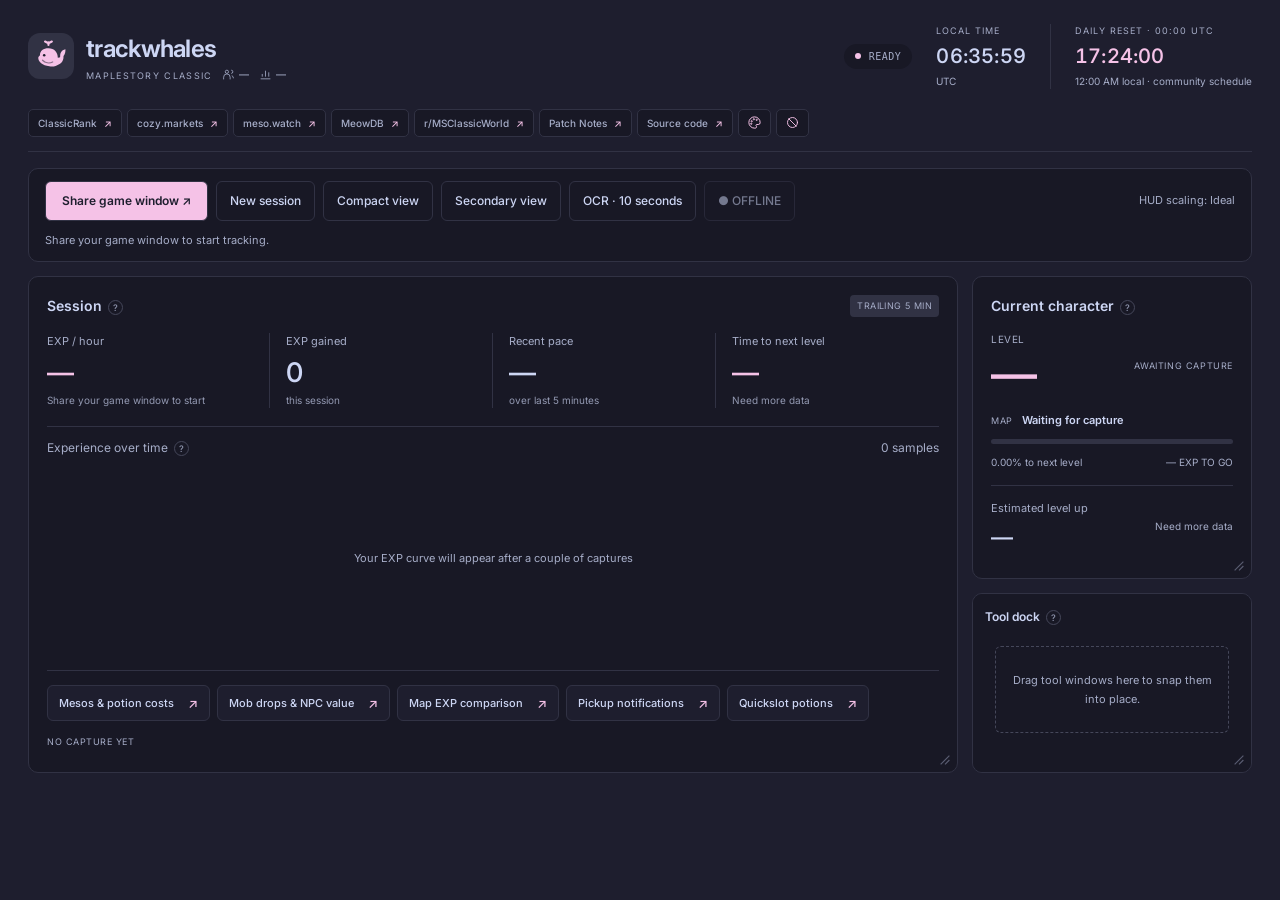
==== index.html @ 42e91953 "Count elapsed time only during active tracking and show inactive red dot" ====
<!DOCTYPE html>

<html lang="en">
<head>
<meta charset="utf-8"/><script src="theme.js?v=20261106-source1"></script>
<meta content="width=device-width, initial-scale=1" name="viewport"/>
<title>trackwhales · EXP tracker</title>
<style>
@import url('https://fonts.googleapis.com/css2?family=Inter:wght@400;450;500;550;600;650;700&display=swap');
*{box-sizing:border-box}body{margin:0;background:var(--bg);color:var(--text);font-family:Manrope,system-ui,sans-serif;font-size:14px;line-height:1.5}button,a,input{font:inherit}button,a{touch-action:manipulation}button{cursor:pointer}a{color:var(--lime)}button:focus-visible,a:focus-visible{outline:2px solid var(--lime);outline-offset:4px}.hidden{display:none!important}.app{max-width:1440px;margin:0 auto;padding:36px 40px 60px}.top,.brand,.topright,.panel-head,.chart-title,.foot,.level-row,.progress-meta,.eta,.source,.log-head{display:flex;align-items:center;justify-content:space-between;gap:12px}.top{margin-bottom:48px}.brand{justify-content:flex-start}.mark{display:grid;place-items:center;width:40px;height:40px;border-radius:12px;background:var(--lime);color:var(--bg);font-size:28px}.brand strong,.brand span{display:block}.brand strong{font-size:17px;letter-spacing:-.5px}.brand span{font-size:10px;color:var(--muted);letter-spacing:1px}.topright{gap:20px}.subtle{color:var(--muted)}.live-pill{display:flex;align-items:center;gap:8px;border:1px solid var(--line);border-radius:20px;padding:7px 12px;font:10px 'DM Mono',monospace;letter-spacing:1px}.live-pill i{width:6px;height:6px;background:var(--lime);border-radius:50%}h1{font-size:clamp(36px,4vw,58px);line-height:1.08;letter-spacing:-2px;margin:0 0 16px}h1 em{font-style:normal;color:var(--lime)}.intro{color:var(--muted);margin:0 0 32px}.grid{display:grid;grid-template-columns:minmax(0,1.8fr) minmax(300px,1fr);gap:20px;align-items:start}.right-col{display:flex;flex-direction:column;gap:20px;min-width:0}.panel{background:var(--panel);border:1px solid var(--line);border-radius:18px;padding:24px;min-width:0}.panel-head{margin-bottom:24px}.label,.tag,.k,.level-name,.progress-meta,.foot,.chart-title,.source,.log-item{font-family:'DM Mono',monospace}.label{font-size:10px;text-transform:uppercase;letter-spacing:1.3px;color:var(--muted)}.tag{font-size:9px;color:var(--muted);border:1px solid var(--line);padding:4px 7px;border-radius:5px;white-space:nowrap}.stats{display:grid;grid-template-columns:repeat(4,minmax(0,1fr));gap:12px;margin-bottom:24px}.stat{padding:16px 12px;background:var(--panel2);border-radius:12px;min-height:115px}.k{font-size:10px;color:var(--muted)}.v{font-size:clamp(22px,2.5vw,32px);font-weight:800;letter-spacing:-1px;margin:9px 0 5px;overflow-wrap:anywhere}.lime{color:var(--lime)}.hint{font-size:10px;color:var(--muted)}.chart-wrap{border:1px solid var(--line);border-radius:12px;padding:16px;background:var(--panel);overflow:hidden}.chart-title{font-size:10px;color:var(--muted);margin-bottom:14px;flex-wrap:wrap}.chart{display:block;width:100%;height:180px;overflow:visible}.chart text{fill:var(--muted);font:10px 'DM Mono',monospace}.gridline{stroke:var(--line);stroke-dasharray:3 5}.line{fill:none;stroke:var(--lime);stroke-width:2.5}.area{fill:url(#fill)}.dot{fill:var(--lime);stroke:var(--panel);stroke-width:2}.foot{margin-top:18px;font-size:9px;color:var(--muted);flex-wrap:wrap}.level-row{align-items:flex-end;margin-bottom:18px}.level-name{font-size:9px;letter-spacing:1px;color:var(--muted)}.level-num{font-size:64px;font-weight:800;line-height:1.15;letter-spacing:-3px}.progress{height:8px;background:var(--surface0);border-radius:10px;overflow:hidden}.progress span{display:block;height:100%;background:var(--lime);transition:width .3s}.progress-meta{font-size:9px;color:var(--muted);margin-top:10px;flex-wrap:wrap}.eta{margin-top:24px;padding-top:18px;border-top:1px solid var(--line);font-size:11px;color:var(--muted)}.eta b{display:inline-block;font-size:23px;color:var(--text);margin-top:5px}.eta>span{font-size:10px;text-align:right}.setup-step{display:flex;gap:12px;margin:20px 0}.num{font:10px 'DM Mono',monospace;color:var(--purple);padding-top:3px}.step-body{min-width:0}.step-body b{font-size:12px}.step-body p{font-size:11px;color:var(--muted);line-height:1.8;margin:7px 0}code{color:var(--text);font-size:10px;overflow-wrap:anywhere}.source{background:var(--panel2);padding:12px;border-radius:8px;font-size:9px;flex-wrap:wrap}.source b{font-size:9px}.btn-row{display:flex;gap:9px;margin-top:12px}.btn{background:var(--panel2);color:var(--text);border:1px solid var(--line);border-radius:8px;padding:9px 12px;font-size:10px}.btn:hover{border-color:var(--lime)}.notice{font-size:11px;color:var(--pink);line-height:1.7;margin-top:12px;overflow-wrap:anywhere}.log{margin-top:24px;padding-top:18px;border-top:1px solid var(--line)}.log-head{margin-bottom:12px}.log-item{display:flex;justify-content:space-between;align-items:center;gap:8px;border-top:1px solid color-mix(in srgb,var(--text) 3%,transparent);padding:12px 0;font-size:9px;color:var(--muted);flex-wrap:wrap}.log-item b{color:var(--text);font-weight:500}
:root{--bg:var(--crust);--panel:var(--panel);--panel2:var(--bg);--line:var(--surface0);--muted:var(--muted);--text:var(--text);--lime:var(--pink);--pink:var(--red);--purple:var(--mauve);--good:var(--green)}
@media(min-width:901px) and (max-width:1150px){.stats{grid-template-columns:repeat(2,minmax(0,1fr))}}
@media(max-width:900px){.app{padding:24px 18px}.grid{grid-template-columns:1fr}.right-col{display:grid;grid-template-columns:1fr 1fr}.setup{grid-row:span 2}}@media(max-width:620px){.top{margin-bottom:28px}.topright .subtle{display:none}h1{font-size:34px}.stats{grid-template-columns:1fr}.stat{min-height:94px}.right-col{display:flex}.app{padding:20px 14px}.panel{padding:18px}}
.frame-stage{position:relative;display:none;max-width:100%;max-height:65vh;margin:auto}.frame-stage img{display:block;max-width:100%;max-height:65vh;width:auto;height:auto;object-fit:contain}.frame-stage canvas{position:absolute;inset:0;width:100%;height:100%;touch-action:none;cursor:crosshair}.calibration-tools{display:flex;align-items:center;gap:8px;flex-wrap:wrap;margin:9px 4px}.calibration-tools button{background:var(--bg);border:1px solid var(--surface1);border-radius:7px;padding:7px 9px;color:var(--text);font-size:10px}.calibration-tools button.active{border-color:var(--lime);color:var(--lime)}.region-status{font:10px 'DM Mono';color:var(--overlay2)}.ocr-tools{display:flex;align-items:center;justify-content:space-between;gap:8px;margin:9px 4px}.ocr-tools label{font-size:10px;color:var(--muted)}.ocr-tools button{background:var(--lime);border:1px solid var(--lime);border-radius:7px;padding:7px 10px;color:var(--bg);font-weight:800;font-size:10px}.ocr-output{margin:8px 4px 3px;color:var(--overlay2);font:10px 'DM Mono';line-height:1.6;white-space:pre-wrap}
body:not(.debug) .capture-debug,body:not(.debug) .setup-step,body:not(.debug) .btn-row,body:not(.debug) .crop-preview-grid{display:none!important}
.crop-preview-grid{display:grid;grid-template-columns:repeat(auto-fit,minmax(160px,1fr));gap:8px;margin:8px 0}.crop-preview-grid>div{min-width:0;padding:6px;background:var(--panel);border:1px solid var(--surface0);border-radius:5px}.crop-preview-grid label{display:block;color:var(--muted);font-size:9px;font-weight:700;letter-spacing:.06em;margin-bottom:4px}.crop-preview-grid img{display:block;width:100%;height:56px;object-fit:contain;object-position:left center;image-rendering:pixelated;background:var(--crust)}.crop-preview-grid small{display:block;color:var(--overlay1);font-size:9px;margin-top:3px}
body:not(.debug) h1{font-size:34px;letter-spacing:-1px;line-height:1.2}body:not(.debug) .top{margin-bottom:30px}
.tracking-summary{color:var(--muted);font-size:12px;margin:0 0 18px;line-height:1.7}.tracking-summary[data-state="ok"]{color:var(--lime)}.tracking-summary[data-state="error"]{color:var(--pink)}
body.debug .setup .panel-head:after{content:'DEBUG';color:var(--purple);font:10px 'DM Mono',monospace}

.safety{margin-top:24px}.safety h2{font-size:23px;letter-spacing:-.6px;margin:0 0 8px}.safety-intro{color:var(--muted);font-size:12px;margin:0 0 22px}.safety-grid{display:grid;grid-template-columns:repeat(3,minmax(0,1fr));gap:22px 28px}.safety-grid h3{font-size:12px;margin:0 0 6px;color:var(--text)}.safety-grid p,.safety-note{font-size:11px;line-height:1.8;color:var(--muted);margin:0}.safety-note{border-top:1px solid var(--line);padding-top:16px;margin-top:22px}.safety-note a{white-space:nowrap}@media(max-width:900px){.safety-grid{grid-template-columns:repeat(2,minmax(0,1fr))}}@media(max-width:620px){.safety-grid{grid-template-columns:1fr;gap:18px}}

body.stream-card{background:var(--crust);min-width:280px}body.stream-card .app{max-width:440px;margin:0 auto;padding:12px}.stream-panel{background:var(--panel);border:1px solid var(--surface0);border-radius:16px;padding:18px 20px;box-shadow:0 8px 30px color-mix(in srgb,var(--crust) 27%,transparent)}.stream-panel header,.stream-panel footer{display:flex;justify-content:space-between;gap:12px;font:10px 'DM Mono',monospace;color:var(--muted)}.stream-panel header{letter-spacing:1px;font-size:9px}.stream-panel header>span:first-child{color:var(--pink)}.stream-values{display:flex;justify-content:space-between;align-items:end;margin-top:18px}.stream-values>div:last-child{text-align:right}.stream-values span{display:block;color:var(--muted);font:9px 'DM Mono',monospace;letter-spacing:1px}.stream-values strong{display:block;font-size:34px;line-height:1.2;letter-spacing:-1px;margin-top:5px}.stream-values>div:last-child strong{font-size:27px;color:var(--pink)}.stream-progress{height:7px;background:var(--surface0);border-radius:8px;overflow:hidden;margin:16px 0 9px}.stream-progress i{display:block;height:100%;background:var(--pink);width:0;transition:width .3s}.stream-panel footer{font-size:10px;flex-wrap:wrap}.stream-map-name{margin-top:7px;overflow:hidden;text-overflow:ellipsis;white-space:nowrap;color:var(--muted);font:8px 'DM Mono',monospace}.stream-metric-heading{display:flex;justify-content:space-between;gap:8px;margin-top:12px;color:var(--overlay0);font:7px 'DM Mono',monospace;letter-spacing:.7px}.stream-metrics-line{display:grid;grid-template-columns:repeat(3,minmax(0,1fr));gap:6px;margin-top:6px}.stream-metrics-line>div{min-width:0;padding:7px 6px;background:var(--bg);border:1px solid var(--surface0);border-radius:8px}.stream-metrics-line span{display:block;overflow:hidden;text-overflow:ellipsis;white-space:nowrap;color:var(--muted);font:7px 'DM Mono',monospace;letter-spacing:0}.stream-metrics-line strong{display:block;overflow:hidden;text-overflow:ellipsis;white-space:nowrap;margin-top:3px;color:var(--pink);font:700 12px Manrope,sans-serif}
.stream-chart{margin-top:16px;border-top:1px solid var(--surface0);padding-top:12px}.stream-chart-label{display:flex;justify-content:space-between;gap:8px;font:8px 'DM Mono',monospace;color:var(--muted)}.stream-chart svg{display:block;width:100%;height:90px;margin-top:8px}.stream-chart>span{font:8px 'DM Mono',monospace;color:var(--muted)}
.items-panel{margin-top:24px}.items-panel .panel-head{flex-wrap:wrap;gap:10px}.items-panel h2{margin:0;font-size:21px}.items-panel p{font-size:11px;color:var(--muted);line-height:1.7}.items-controls{display:flex;gap:12px;align-items:center;flex-wrap:wrap}.items-controls label{font-size:12px}.items-panel button:disabled{opacity:.5}
.quickslot-grid-wrap{overflow-x:auto;margin-top:18px}.quickslot-grid{display:grid;gap:12px;min-width:560px}.quickslot-card{background:var(--panel2);padding:14px;border:1px solid var(--line);border-radius:12px;min-width:0}.quickslot-card-head{display:flex;align-items:center;justify-content:space-between;gap:8px;margin-bottom:10px;font-size:11px;color:var(--muted)}.quickslot-card canvas{width:48px;height:48px;border-radius:7px}.quickslot-card select{display:block;width:100%;background:var(--panel);color:var(--text);border:1px solid var(--line);border-radius:7px;padding:8px 4px;font-size:11px}.quickslot-count{font-size:16px;font-weight:700;margin-top:12px}.quickslot-usage,.quickslot-status{font-size:10px;color:var(--muted);line-height:1.6;margin-top:5px}.slot-inactive{opacity:.6}.item-help{margin-top:18px;font-size:11px;color:var(--muted)}.item-help summary{cursor:pointer}
.quickslot-price[hidden]{display:none}.quickslot-price{display:block;font-size:10px;color:var(--muted);margin-top:10px}.quickslot-price input{width:100%;background:var(--panel);border:1px solid var(--line);color:var(--text);border-radius:6px;padding:6px;margin-top:4px;font-size:12px}.quickslot-price small{display:block;font-size:9px;margin-top:3px}
</style>
<!-- LEVEL FONT START -->
<script>(function(root,factory){const api=factory();if(typeof module==='object'&&module.exports)module.exports=api;else root.MapleLevelOcr=api;})(typeof window==='undefined'?globalThis:window,function(){
/* LEVEL_TEMPLATES_START */const templates=[{"width":7,"height":7,"mask":[0,0.6972318339100345,0.8183391003460208,0.7779700115340253,0.7491349480968857,0.674163783160323,0.07552468223470293,0.541522491349481,0.6972318339100345,0.16666666666666663,0.3212112431179368,0.30061559507523933,0.9740484429065743,0.870242214532872,0,0.15601023017902813,0.3575851393188854,0.3222844693432928,0.33100986059163545,0.9336793540945789,0.8068050749711649,0,0.32352941176470584,0.8990772779700116,0.8241061130334486,0.7491349480968857,0.5703575547866204,0,0,0.8414071510957324,0.9279123414071511,0.3449197860962566,0.08668730650154795,0,0,0.6972318339100345,0.9452133794694348,0.5969107067287347,0.26627870399496695,0.0655150949268596,0.1443850267379679,0.03889043769166432,0.6107266435986158,0.8587081891580162,0.8587081891580162,0.6222606689734718,0.6280276816608997,0.6280276816608997,0.6453287197231834],"text":"2"},{"width":7,"height":7,"mask":[0.03889043769166432,0.6107266435986158,0.674163783160323,0.674163783160323,0.674163783160323,0.6683967704728951,0.13602941176470587,0.59919261822376,0.6914648212226067,0.2465300727032386,0.23313393153871717,0.22675521821631878,0.8990772779700116,0.7606689734717417,0,0.05162064825930372,0.20168067226890757,0.18328348288467927,0.3440996030313966,0.9625144175317185,0.8990772779700116,0,0,0.5530565167243368,0.674163783160323,0.795271049596309,0.9682814302191465,0.47768762677484783,0,0,0.025917297612114133,0.05718124813377127,0.2186986526454157,0.9106113033448674,0.8817762399077277,0.6337946943483276,0.8183391003460208,0.3621436304583182,0.17936604693690947,0.06302521008403358,0.8529411764705883,0.7722029988465975,0.061964591661907466,0.7664359861591696,0.8414071510957324,0.6683967704728951,0.59919261822376,0.7202998846597463,0.007545426547582363],"text":"3"},{"width":7,"height":7,"mask":[0,0,0.024195885250651965,0.8760092272202998,0.8587081891580162,0.7260668973471742,0,0,0,0.7722029988465975,0.9855824682814301,0.9509803921568628,0.8587081891580162,0,0,0.7376009227220299,0.864475201845444,0.865916955017301,1,0.9279123414071511,0.2426470588235294,0.7491349480968857,0.8817762399077277,0.6568627450980391,0.8479561316051845,1,0.9855824682814301,0.30916552667578656,0.7145328719723184,0.7722029988465975,0.8817762399077277,0.9855824682814301,1,1,0.8125720876585929,0,0,0.0423585702223473,0.3289832489287105,0.9336793540945789,0.8817762399077277,0.06219864995178401,0,0,0,0.13740122914837577,0.7664359861591696,0.7145328719723184,0],"text":"4"},{"width":7,"height":7,"mask":[0.6972318339100345,0.7606689734717417,0.7895040369088812,0.7376009227220299,0.6164936562860438,0.674163783160323,0.5934256055363322,0.8933102652825835,0.9163783160322952,0.411764705882353,0.10316976531545256,0.005602240896358556,0,0.008538899430740026,0.8529411764705883,0.9221453287197231,0.32278006744098914,0.09663865546218484,0,0.04949784791965567,0.06417112299465237,0,0.7202998846597463,0.7895040369088812,0.674163783160323,0.674163783160323,0.7664359861591696,0.13554310613134138,0,0.16666666666666663,0.29930795847750863,0.15403274711946635,0.054387117975681895,0.8125720876585929,0.7664359861591696,0.6453287197231834,0.870242214532872,0.49770817417876234,0.2105263157894737,0.015201586252478527,0.8125720876585929,0.7433679354094579,0.061964591661907466,0.7664359861591696,0.8414071510957324,0.6683967704728951,0.59919261822376,0.7202998846597463,0.007545426547582363],"text":"5"},{"width":7,"height":7,"mask":[0,0.6972318339100345,0.7606689734717417,0.5818915801614764,0.6164936562860438,0.6856978085351788,0,0.7202998846597463,0.8817762399077277,0.3080693815987933,0.14158686730506154,0,0.674163783160323,0.6856978085351788,0.8414071510957324,0.9855824682814301,0.45559018309310484,0.04790782292298361,0.0008650519031141756,0.1552667578659371,0.20437405731523378,0.8587081891580162,0.9452133794694348,0.9452133794694348,0.674163783160323,0.6568627450980391,0.8587081891580162,0.2749658002735978,0.8241061130334486,0.9913494809688581,0.5917317976141506,0.11764705882352938,0.006939854593522791,0.870242214532872,0.8298731257208766,0.7606689734717417,0.9452133794694348,0.6035805626598466,0.2348222711544511,0.016490989459367552,0.8183391003460208,0.7606689734717417,0.05462184873949576,0.7722029988465975,0.8414071510957324,0.6683967704728951,0.59919261822376,0.7202998846597463,0],"text":"6"},{"width":7,"height":7,"mask":[0.5876585928489043,0.7087658592848903,0.7376009227220299,0.6453287197231834,0.7376009227220299,0.864475201845444,0.801038062283737,0,0,0.08939437844103157,0.23983026046239386,0.23032849503437738,0.9336793540945789,0.8241061130334486,0,0,0.01688453159041394,0.2828987265009096,0.8471741637831602,0.8125720876585929,0.28060413354531005,0,0,0,0.7606689734717417,0.8933102652825835,0.03297682709447416,0.0631338742393509,0,0,0,0.8241061130334486,0.8529411764705883,0,0,0,0,0.6972318339100345,0.7779700115340253,0.10237865638058499,0,0,0,0,0.6683967704728951,0.6683967704728951,0,0,0],"text":"7"},{"width":7,"height":7,"mask":[0,0.7549019607843136,0.7779700115340253,0.6395617070357554,0.6337946943483276,0.6510957324106112,0,0.6972318339100345,0.8933102652825835,0.3797953964194374,0.20838548185231542,0.14002557544757033,0.8587081891580162,0.7779700115340253,0.7491349480968857,0.8990772779700116,0.5141474311243486,0.3088997256933861,0.17268134247564054,0.9163783160322952,0.8990772779700116,0.07998565279770448,0.9336793540945789,0.9452133794694348,0.7260668973471742,0.801038062283737,1,0.5588235294117647,0.6568627450980391,0.9106113033448674,0.6052631578947368,0.20892494929006084,0.18758967001434715,0.9740484429065743,0.9740484429065743,0.7202998846597463,0.9279123414071511,0.6035805626598466,0.2599104859335038,0.07913165266106446,0.8817762399077277,0.8125720876585929,0.05462184873949576,0.7722029988465975,0.8414071510957324,0.6683967704728951,0.59919261822376,0.7202998846597463,0],"text":"8"},{"width":3,"height":7,"mask":[0.04242342098129575,0.7837370242214533,0.7549019607843136,0.6337946943483276,0.9625144175317185,0.8990772779700116,0.09189099368560984,0.9567474048442907,0.9625144175317185,0.12472475621264548,1,0.9625144175317185,0.08982511923688395,0.9798154555940022,0.9740484429065743,0.034593111856141424,0.9567474048442907,0.9336793540945789,0,0.7260668973471742,0.7779700115340253],"text":"1"},{"width":7,"height":7,"mask":[0,0.7029988465974625,0.801038062283737,0.7491349480968857,0.7260668973471742,0.7029988465974625,0.03690888119953862,0.674163783160323,0.801038062283737,0.19202163624070318,0.005706760316066734,0,0.8125720876585929,0.6683967704728951,0.801038062283737,0.795271049596309,0.20496323529411764,0.030388088845496708,0,0.8933102652825835,0.870242214532872,0.8471741637831602,0.8183391003460208,0.06862745098039215,0,0,0.8529411764705883,0.9625144175317185,0.8068050749711649,0.8241061130334486,0.2396745932415519,0,0,0.9740484429065743,0.9855824682814301,0.6914648212226067,0.8760092272202998,0.4214396284829721,0.14705882352941177,0.05462184873949576,0.9740484429065743,0.9106113033448674,0,0.7779700115340253,0.8183391003460208,0.6280276816608997,0.6972318339100345,0.8068050749711649,0.17693255312596246],"text":"0"},{"width":3,"height":7,"mask":[0.04242342098129575,0.7837370242214533,0.7549019607843136,0.6337946943483276,0.9625144175317185,0.8990772779700116,0.09189099368560984,0.9567474048442907,0.9625144175317185,0.12472475621264548,1,0.9625144175317185,0.08982511923688395,0.9798154555940022,0.9740484429065743,0.034593111856141424,0.9567474048442907,0.9336793540945789,0,0.7260668973471742,0.7779700115340253],"text":"1"},{"width":7,"height":7,"mask":[0,0.7029988465974625,0.801038062283737,0.7491349480968857,0.7260668973471742,0.7029988465974625,0.03690888119953862,0.674163783160323,0.801038062283737,0.19202163624070318,0.005706760316066734,0,0.8125720876585929,0.6683967704728951,0.801038062283737,0.795271049596309,0.20496323529411764,0.030388088845496708,0,0.8933102652825835,0.870242214532872,0.8471741637831602,0.8183391003460208,0.06862745098039215,0,0,0.8529411764705883,0.9625144175317185,0.8068050749711649,0.8241061130334486,0.2396745932415519,0,0,0.9740484429065743,0.9855824682814301,0.6914648212226067,0.8760092272202998,0.4214396284829721,0.14705882352941177,0.05462184873949576,0.9740484429065743,0.9106113033448674,0,0.7779700115340253,0.8183391003460208,0.6280276816608997,0.6972318339100345,0.8068050749711649,0.17693255312596246],"text":"0"},{"width":3,"height":7,"mask":[0.04242342098129575,0.7837370242214533,0.7664359861591696,0.6337946943483276,0.9625144175317185,0.9336793540945789,0.09189099368560984,0.9567474048442907,0.9855824682814301,0.12472475621264548,1,0.9394463667820068,0.08982511923688395,0.9798154555940022,0.9509803921568628,0.034593111856141424,0.9567474048442907,0.9625144175317185,0,0.7260668973471742,0.8125720876585929],"text":"1"},{"width":3,"height":7,"mask":[0.004076878276062903,0.8529411764705883,0.7722029988465975,0.6510957324106112,0.9625144175317185,0.8990772779700116,0.16666666666666663,0.9855824682814301,0.9509803921568628,0.019607843137254905,0.9625144175317185,0.8356401384083044,0.023795447827372144,0.9048442906574394,0.8990772779700116,0.0024972253052164338,0.864475201845444,0.8760092272202998,0,0.7202998846597463,0.7606689734717417],"text":"1"},{"width":3,"height":7,"mask":[0.04242342098129575,0.7837370242214533,0.7549019607843136,0.6337946943483276,0.9625144175317185,0.9106113033448674,0.09189099368560984,0.9567474048442907,0.9740484429065743,0.12472475621264548,1,0.9625144175317185,0.08982511923688395,0.9798154555940022,0.9740484429065743,0.034593111856141424,0.9567474048442907,0.9336793540945789,0,0.7260668973471742,0.7895040369088812],"text":"1"},{"width":7,"height":7,"mask":[0,0.7606689734717417,0.8068050749711649,0.7376009227220299,0.7376009227220299,0.7779700115340253,0.019607843137254905,0.541522491349481,0.604959630911188,0,0.05147058823529412,0.10285415941524535,0.9740484429065743,0.9106113033448674,0,0.03846153846153848,0.06758448060075092,0.06862745098039215,0.10796054948925675,0.8875432525951557,0.8990772779700116,0.0018773466833541708,0.2148826743812279,0.8529411764705883,0.8183391003460208,0.7664359861591696,0.7202998846597463,0,0,0.870242214532872,0.9336793540945789,0.4288645690834474,0.2616261164151524,0.022058823529411742,0,0.7318339100346021,0.9567474048442907,0.6085335542667772,0.29395515112122195,0.11998132586367877,0.2047401484865791,0.07873911896597205,0.7202998846597463,0.870242214532872,0.8356401384083044,0.6683967704728951,0.5934256055363322,0.6683967704728951,0.6107266435986158],"text":"2"},{"width":3,"height":7,"mask":[0.04242342098129575,0.7837370242214533,0.7549019607843136,0.6337946943483276,0.9625144175317185,0.9106113033448674,0.09189099368560984,0.9567474048442907,0.9855824682814301,0.12472475621264548,1,0.9913494809688581,0.08982511923688395,0.9798154555940022,0.9913494809688581,0.034593111856141424,0.9567474048442907,0.9452133794694348,0,0.7260668973471742,0.7779700115340253],"text":"1"},{"width":7,"height":7,"mask":[0,0.7376009227220299,0.8068050749711649,0.7779700115340253,0.6972318339100345,0.7376009227220299,0.045827633378933,0.5761245674740485,0.7491349480968857,0.3124006359300477,0.14580725907384232,0.03297682709447416,0.8298731257208766,0.6914648212226067,0,0.10113243158225854,0.20168067226890757,0.11451814768460572,0.13549812988779328,0.8817762399077277,0.7606689734717417,0,0.10300483829895594,0.6683967704728951,0.6510957324106112,0.7664359861591696,0.864475201845444,0.3538324420677362,0,0,0.12895927601809956,0.23529411764705882,0.1759156492785793,0.9336793540945789,0.8933102652825835,0.5761245674740485,0.8125720876585929,0.411764705882353,0.27366378023290533,0.16666666666666663,0.9625144175317185,0.8933102652825835,0,0.7779700115340253,0.8298731257208766,0.6453287197231834,0.6972318339100345,0.801038062283737,0.18198529411764705],"text":"3"},{"width":3,"height":7,"mask":[0.04242342098129575,0.7837370242214533,0.7664359861591696,0.6337946943483276,0.9625144175317185,0.9452133794694348,0.09189099368560984,0.9567474048442907,1,0.12472475621264548,1,0.9625144175317185,0.08982511923688395,0.9798154555940022,0.9740484429065743,0.034593111856141424,0.9567474048442907,0.9509803921568628,0,0.7260668973471742,0.7895040369088812],"text":"1"},{"width":7,"height":7,"mask":[0,0,0.13554310613134138,0.8068050749711649,0.8241061130334486,0.6568627450980391,0,0,0.15059466409514627,0.8587081891580162,0.9625144175317185,0.9509803921568628,0.8241061130334486,0.05335501034584687,0.049394877568252164,0.8587081891580162,0.9913494809688581,0.6300551470588235,0.9452133794694348,0.9106113033448674,0.1550643926209537,0.6856978085351788,0.9682814302191465,0.8774509803921569,0.5568227290916367,0.9106113033448674,0.9048442906574394,0.32209469153515063,0.7202998846597463,0.9106113033448674,0.9567474048442907,0.8933102652825835,0.870242214532872,0.870242214532872,0.8068050749711649,0,0.0063221550302363875,0.13203324808184141,0.2884545122396785,0.8183391003460208,0.8068050749711649,0.11533723437018784,0,0,0.02249134948096885,0.05718124813377127,0.7087658592848903,0.6972318339100345,0],"text":"4"},{"width":3,"height":7,"mask":[0.04242342098129575,0.7837370242214533,0.7549019607843136,0.6337946943483276,0.9625144175317185,0.9221453287197231,0.09189099368560984,0.9567474048442907,0.9855824682814301,0.12472475621264548,1,0.9509803921568628,0.08982511923688395,0.9798154555940022,0.9509803921568628,0.034593111856141424,0.9567474048442907,0.9221453287197231,0,0.7260668973471742,0.7779700115340253],"text":"1"},{"width":7,"height":7,"mask":[0.5934256055363322,0.7664359861591696,0.7895040369088812,0.7549019607843136,0.7606689734717417,0.7722029988465975,0.6395617070357554,0.7664359861591696,0.9221453287197231,0.38773548635140326,0.11387631975867268,0,0,0,0.7202998846597463,0.9106113033448674,0.4433417538794659,0.09550917141049971,0,0.02249134948096885,0.03799019607843135,0,0.7260668973471742,0.8125720876585929,0.7260668973471742,0.801038062283737,0.8356401384083044,0.044117647058823525,0,0.1168162180126288,0.3948613928329953,0.35986159169550175,0.4025735294117648,0.9452133794694348,0.8529411764705883,0.5876585928489043,0.8356401384083044,0.5085139318885449,0.3463196797043424,0.22905525846702313,0.9740484429065743,0.8875432525951557,0,0.7779700115340253,0.8298731257208766,0.6453287197231834,0.6972318339100345,0.801038062283737,0.18198529411764705],"text":"5"},{"width":3,"height":7,"mask":[0.04242342098129575,0.7837370242214533,0.7779700115340253,0.6337946943483276,0.9625144175317185,0.9452133794694348,0.09189099368560984,0.9567474048442907,0.9913494809688581,0.12472475621264548,1,0.9509803921568628,0.08982511923688395,0.9798154555940022,0.9509803921568628,0.034593111856141424,0.9567474048442907,0.9221453287197231,0,0.7260668973471742,0.7779700115340253],"text":"1"},{"width":7,"height":7,"mask":[0,0.7491349480968857,0.8298731257208766,0.795271049596309,0.7606689734717417,0.6914648212226067,0,0.6337946943483276,0.8298731257208766,0.33774180813264904,0.22691422937890238,0.12011173184357543,0.7260668973471742,0.6280276816608997,0.7664359861591696,0.8933102652825835,0.46078431372549017,0.29366046936909473,0.17470266795242684,0.21974522292993626,0.12957074721780606,0.864475201845444,1,0.9394463667820068,0.7260668973471742,0.7376009227220299,0.9048442906574394,0.31728557344725594,0.8471741637831602,1,0.6262254901960784,0.302252816020025,0.09797677032596476,0.9740484429065743,0.8933102652825835,0.7029988465974625,0.9336793540945789,0.6196754563894522,0.28338001867413626,0.1431842197957027,0.9855824682814301,0.8760092272202998,0,0.7779700115340253,0.8183391003460208,0.6280276816608997,0.6972318339100345,0.8068050749711649,0.17693255312596246],"text":"6"},{"width":3,"height":7,"mask":[0.04242342098129575,0.7837370242214533,0.7664359861591696,0.6337946943483276,0.9625144175317185,0.9221453287197231,0.09189099368560984,0.9567474048442907,0.9740484429065743,0.12472475621264548,1,0.9509803921568628,0.08982511923688395,0.9798154555940022,0.9625144175317185,0.034593111856141424,0.9567474048442907,0.9509803921568628,0,0.7260668973471742,0.801038062283737],"text":"1"},{"width":7,"height":7,"mask":[0.472318339100346,0.6395617070357554,0.7895040369088812,0.7606689734717417,0.8471741637831602,0.9048442906574394,0.7895040369088812,0,0,0,0.14705882352941177,0.2406585275619682,1,0.9221453287197231,0,0,0.014890475018459248,0.14404223227752636,0.8298731257208766,0.8933102652825835,0.3478260869565217,0,0,0,0.870242214532872,0.870242214532872,0.07946832579185524,0.0006947660954145376,0,0,0.10669586983729662,0.9336793540945789,0.8817762399077277,0,0,0,0.006456241032998571,0.801038062283737,0.8817762399077277,0.11251709986320113,0,0,0,0.011011987733482,0.7549019607843136,0.7260668973471742,0.03917172250065944,0,0],"text":"7"},{"width":3,"height":7,"mask":[0.04242342098129575,0.7837370242214533,0.7664359861591696,0.6337946943483276,0.9625144175317185,0.9221453287197231,0.09189099368560984,0.9567474048442907,0.9740484429065743,0.12472475621264548,1,0.9394463667820068,0.08982511923688395,0.9798154555940022,0.9509803921568628,0.034593111856141424,0.9567474048442907,0.9221453287197231,0,0.7260668973471742,0.7779700115340253],"text":"1"},{"width":7,"height":7,"mask":[0,0.6683967704728951,0.7606689734717417,0.7664359861591696,0.7491349480968857,0.6280276816608997,0.021679094172880418,0.604959630911188,0.7606689734717417,0.32904411764705876,0.22695816294432208,0.15806673546611624,0.8529411764705883,0.6856978085351788,0.6683967704728951,0.8587081891580162,0.4211915535444947,0.2615433270082226,0.1759156492785793,0.9336793540945789,0.870242214532872,0.0916955017301038,0.8933102652825835,0.8241061130334486,0.7779700115340253,0.8183391003460208,0.9971164936562861,0.4871794871794872,0.7260668973471742,0.8875432525951557,0.5479302832244008,0.2647058823529412,0.2515082956259427,1,0.8875432525951557,0.6626297577854671,0.8933102652825835,0.5568227290916367,0.28987102862535385,0.18758967001434715,0.9913494809688581,0.8875432525951557,0,0.7779700115340253,0.8183391003460208,0.6280276816608997,0.6972318339100345,0.8068050749711649,0.17693255312596246],"text":"8"},{"width":4,"height":10,"mask":[0,0.22549019607843138,0.4387755102040816,0.38235294117647056,0.20947855124582584,0.5645905420991926,0.8817762399077277,0.8298731257208766,0.4550173010380623,0.8356401384083044,0.9625144175317185,0.8990772779700116,0.3252595155709342,0.7145328719723184,0.9740484429065743,0.9452133794694348,0.10441954559601616,0.6481092436974789,1,0.9625144175317185,0.13970588235294118,0.667381974248927,1,0.9279123414071511,0.04983236818043281,0.6442936148818501,1,0.9509803921568628,0.04228855721393035,0.6222845984866976,1,0.9336793540945789,0.022058823529411742,0.5902929072863713,0.9855824682814301,0.9509803921568628,0.001761995120628915,0.46078431372549017,0.8587081891580162,0.8529411764705883],"text":"1"},{"width":10,"height":11,"mask":[0.0010598834128245783,0.25844806007509386,0.46742441996719003,0.4844222273889794,0.3800461361014994,0.4146482122260669,0.5470588235294117,0.5408163265306123,0.32791537667698656,0.015315803740851178,0.26861009890681936,0.6107266435986158,0.8817762399077277,0.7376009227220299,0.6164936562860438,0.59919261822376,0.6914648212226067,0.8529411764705883,0.6433534043538676,0.30114523685580424,0.5818915801614764,0.9106113033448674,0.8459935155164429,0.48238617480890655,0.09765848086807535,0.0032679738562091305,0.23374613003095976,0.6972318339100345,0.8760092272202998,0.6107266435986158,0.6107266435986158,0.9452133794694348,0.8564287375029064,0.4472005669737774,0.031185338456990817,0,0.20482564283198307,0.7252167799390673,0.9509803921568628,0.7722029988465975,0.36115741843296023,0.6972318339100345,0.8414071510957324,0.6300026860059091,0.4053147574819401,0.45115546218487396,0.8314203730272597,1,1,0.7260668973471742,0.07819225251076042,0.46204122674710907,0.7837370242214533,0.7837370242214533,0.6453287197231834,0.795271049596309,0.9625144175317185,1,1,0.7606689734717417,0.07318741450068403,0.19683257918552038,0.33546059933407324,0.21247938427707527,0.04107924161400098,0.08496732026143793,0.46078431372549017,0.9048442906574394,0.9913494809688581,0.8183391003460208,0.2106842737094838,0.4204152249134948,0.4182146542827658,0.1384354789036033,0,0,0.2912927883017613,0.7837370242214533,0.9913494809688581,0.7433679354094579,0.3800461361014994,0.7664359861591696,0.7433679354094579,0.5759565962307253,0.3525229997212154,0.3655868144359193,0.5667726550079492,0.795271049596309,0.7895040369088812,0.4550173010380623,0.06730259671436142,0.411764705882353,0.8414071510957324,0.864475201845444,0.7433679354094579,0.7549019607843136,0.8298731257208766,0.8529411764705883,0.4409430438842204,0,0,0.028132992327365734,0.34546769527483123,0.43627450980392163,0.358116637212825,0.36522710349962767,0.32791537667698656,0.2827130852340936,0.03950283042087128,0],"text":"9"},{"width":10,"height":11,"mask":[0,0.22251178952593698,0.46428571428571425,0.5804685510567863,0.6019269776876267,0.49604743083003955,0.4705882352941177,0.5363908275174476,0.38112745098039214,0,0.11494873178629247,0.46513282732447814,0.8183391003460208,0.7606689734717417,0.7433679354094579,0.6453287197231834,0.6395617070357554,0.9452133794694348,0.795271049596309,0.2021276595744681,0.3512110726643598,0.7087658592848903,0.6568627450980391,0.19589854290339986,0,0,0.12303664921465966,1,1,0.6856978085351788,0.10718680777750428,0.2068466730954677,0.18601651186790508,0.014705882352941188,0,0,0.06302521008403358,0.979946524064171,1,0.8183391003460208,0,0,0,0.3744917321767416,0.5227524972253051,0.4980668323667495,0.5947252140292737,0.8834075462854465,0.8068050749711649,0.33391003460207613,0,0,0.13149564758638882,0.6799307958477508,0.8760092272202998,0.8068050749711649,0.7491349480968857,0.7837370242214533,0.46078431372549017,0,0,0.3124006359300477,0.7549019607843136,0.7433679354094579,0.47808535178777384,0.13149564758638882,0.08215010141987829,0.14259453781512602,0.09846547314578005,0,0.218900675024108,0.6704254824459428,0.9163783160322952,0.6276595744680852,0.33473389355742295,0,0,0.009433962264150948,0,0,0.4838523644752019,0.9221453287197231,0.9369747899159663,0.7755417956656346,0.5636189258312021,0.31098835473275604,0.28359417161359957,0.309640522875817,0.21059933407325188,0.1133398966281073,0.4319492502883506,0.8587081891580162,0.9509803921568628,0.8241061130334486,0.8587081891580162,0.795271049596309,0.7376009227220299,0.7260668973471742,0.6568627450980391,0.4896193771626298,0.05882352941176471,0.2943648047454276,0.411764705882353,0.4350545648123504,0.4464781620802828,0.3512859689330277,0.2897652334476391,0.30580529154893393,0.26954732510288065,0.14492409867172673],"text":"2"},{"width":10,"height":10,"mask":[0,0.1368286445012788,0.3876567020250723,0.4780617164898746,0.4775227164036346,0.46320503510045996,0.4511014282256113,0.4000933706816059,0.21730675741370925,0,0.2561630461313156,0.5703575547866204,0.8125720876585929,0.7433679354094579,0.6972318339100345,0.6626297577854671,0.6914648212226067,0.7664359861591696,0.5483608463148105,0.19744130836190982,0.6453287197231834,0.9221453287197231,0.7837370242214533,0.43523153942428033,0.13887204366282593,0.09982174688057044,0.2738970588235294,0.6626297577854671,0.8471741637831602,0.6222606689734718,0.795271049596309,1,0.8471741637831602,0.3155220203264552,0,0,0.08793050899116121,0.6626297577854671,0.9740484429065743,0.7779700115340253,0.7720881181157722,1,0.7722029988465975,0.17898315104936444,0,0,0.008766968325791855,0.6164936562860438,1,0.864475201845444,0.7895040369088812,1,0.7606689734717417,0.1496796738497379,0,0,0.012605042016806709,0.6122994652406417,1,0.8541129599250058,0.7549019607843136,1,0.7779700115340253,0.21865715983363038,0,0,0.10316976531545256,0.7433679354094579,0.9567474048442907,0.7837370242214533,0.6626297577854671,0.9625144175317185,0.8471741637831602,0.30782260548198337,0,0,0.27770555736106595,0.7794117647058824,0.9452133794694348,0.6683967704728951,0.43792141362473846,0.7722029988465975,0.7779700115340253,0.47118241235888303,0.18653948065712772,0.2425819885476314,0.5239282153539382,0.868358633776091,0.8990772779700116,0.5530565167243368,0.136434309406582,0.4507803121248499,0.7837370242214533,0.7318339100346021,0.6280276816608997,0.6107266435986158,0.8068050749711649,0.8990772779700116,0.5901126408010012,0.17387543252595158],"text":"0"},{"width":10,"height":11,"mask":[0,0.22251178952593698,0.46428571428571425,0.5804685510567863,0.6019269776876267,0.49604743083003955,0.4705882352941177,0.5363908275174476,0.38112745098039214,0,0.11494873178629247,0.46513282732447814,0.8183391003460208,0.7606689734717417,0.7433679354094579,0.6453287197231834,0.6395617070357554,0.9452133794694348,0.795271049596309,0.2021276595744681,0.3512110726643598,0.7087658592848903,0.6568627450980391,0.19589854290339986,0,0,0.12303664921465966,1,1,0.6856978085351788,0.10718680777750428,0.2068466730954677,0.18601651186790508,0.014705882352941188,0,0,0.06302521008403358,0.979946524064171,1,0.8183391003460208,0,0,0,0.3744917321767416,0.5227524972253051,0.4980668323667495,0.5947252140292737,0.8834075462854465,0.8068050749711649,0.33391003460207613,0,0,0.13149564758638882,0.6799307958477508,0.8760092272202998,0.8068050749711649,0.7491349480968857,0.7837370242214533,0.46078431372549017,0,0,0.3124006359300477,0.7549019607843136,0.7433679354094579,0.47808535178777384,0.13149564758638882,0.08215010141987829,0.14259453781512602,0.09846547314578005,0,0.218900675024108,0.6704254824459428,0.9163783160322952,0.6276595744680852,0.33473389355742295,0,0,0.009433962264150948,0,0,0.4838523644752019,0.9221453287197231,0.9369747899159663,0.7755417956656346,0.5636189258312021,0.31098835473275604,0.28359417161359957,0.309640522875817,0.21059933407325188,0.1133398966281073,0.4319492502883506,0.8587081891580162,0.9509803921568628,0.8241061130334486,0.8587081891580162,0.795271049596309,0.7376009227220299,0.7260668973471742,0.6568627450980391,0.4896193771626298,0.05882352941176471,0.2943648047454276,0.411764705882353,0.4350545648123504,0.4464781620802828,0.3512859689330277,0.2897652334476391,0.30580529154893393,0.26954732510288065,0.14492409867172673],"text":"2"},{"width":4,"height":11,"mask":[0,0.31985294117647056,0.47860962566844917,0.3108419838523645,0.1441053408811223,0.6646128807254127,0.9048442906574394,0.7202998846597463,0.42618223760092266,0.9221453287197231,1,0.8298731257208766,0.194016662458975,0.8660927785748446,1,0.870242214532872,0,0.8663101604278074,1,0.9336793540945789,0,0.846547314578005,1,0.8875432525951557,0,0.7840265813438345,1,0.864475201845444,0,0.761029411764706,1,0.801038062283737,0,0.806312769010043,1,0.8990772779700116,0,0.6683967704728951,0.9509803921568628,0.7722029988465975,0,0.27807486631016043,0.3695756991321119,0.1805028462998102],"text":"1"},{"width":10,"height":11,"mask":[0,0.22251178952593698,0.46428571428571425,0.5804685510567863,0.6019269776876267,0.49604743083003955,0.4705882352941177,0.5363908275174476,0.38112745098039214,0,0.11494873178629247,0.46513282732447814,0.8183391003460208,0.7606689734717417,0.7433679354094579,0.6453287197231834,0.6395617070357554,0.9452133794694348,0.795271049596309,0.2021276595744681,0.3512110726643598,0.7087658592848903,0.6568627450980391,0.19589854290339986,0,0,0.12303664921465966,1,1,0.6856978085351788,0.10718680777750428,0.2068466730954677,0.18601651186790508,0.014705882352941188,0,0,0.06302521008403358,0.979946524064171,1,0.8183391003460208,0,0,0,0.3744917321767416,0.5227524972253051,0.4980668323667495,0.5947252140292737,0.8834075462854465,0.8068050749711649,0.33391003460207613,0,0,0.13149564758638882,0.6799307958477508,0.8760092272202998,0.8068050749711649,0.7491349480968857,0.7837370242214533,0.46078431372549017,0,0,0.3124006359300477,0.7549019607843136,0.7433679354094579,0.47808535178777384,0.13149564758638882,0.08215010141987829,0.14259453781512602,0.09846547314578005,0,0.218900675024108,0.6704254824459428,0.9163783160322952,0.6276595744680852,0.33473389355742295,0,0,0.009433962264150948,0,0,0.4838523644752019,0.9221453287197231,0.9369747899159663,0.7755417956656346,0.5636189258312021,0.31098835473275604,0.28359417161359957,0.309640522875817,0.21059933407325188,0.1133398966281073,0.4319492502883506,0.8587081891580162,0.9509803921568628,0.8241061130334486,0.8587081891580162,0.795271049596309,0.7376009227220299,0.7260668973471742,0.6568627450980391,0.4896193771626298,0.05882352941176471,0.2943648047454276,0.411764705882353,0.4350545648123504,0.4464781620802828,0.3512859689330277,0.2897652334476391,0.30580529154893393,0.26954732510288065,0.14492409867172673],"text":"2"},{"width":10,"height":10,"mask":[0,0,0,0.0213430504945341,0.26341589267285864,0.5040485829959513,0.5909540286702917,0.5176470588235293,0.1626650660264106,0,0,0,0.017379679144385016,0.3158567774936061,0.6337946943483276,0.9452133794694348,1,0.9855824682814301,0.4407132931912922,0,0,0.05045638945233263,0.2886611658237956,0.6914648212226067,0.8241061130334486,0.9509803921568628,1,1,0.5383317261330762,0,0,0.3194550547491724,0.6683967704728951,0.8933102652825835,0.634206623826001,0.730609057782405,1,1,0.6035805626598466,0,0.3369890329012961,0.6799307958477508,0.9336793540945789,0.7536119711042311,0.3952412425644415,0.5424007166318304,1,1,0.6372549019607843,0.049716333233801105,0.674163783160323,0.9452133794694348,0.8959827833572452,0.6966911764705882,0.3321468714874485,0.5603089720736779,1,1,0.704520697167756,0.12071078431372545,0.6280276816608997,0.9452133794694348,0.9394463667820068,0.8868312757201646,0.7549019607843136,0.8183391003460208,1,1,0.8933102652825835,0.5299884659746252,0.2872390891840607,0.5036764705882353,0.5799261408599314,0.6087184873949579,0.5536635706914345,0.7277588721438988,1,1,0.7957847106453917,0.37437686939182446,0,0,0,0.004787961696306423,0.024195885250651965,0.3761337133972531,0.9855824682814301,1,0.5505551618237656,0,0,0,0,0,0,0.19619655090952043,0.795271049596309,0.8183391003460208,0.3454440599769319,0],"text":"4"},{"width":10,"height":11,"mask":[0,0.22251178952593698,0.46428571428571425,0.5804685510567863,0.6019269776876267,0.49604743083003955,0.4705882352941177,0.5363908275174476,0.38112745098039214,0,0.11494873178629247,0.46513282732447814,0.8183391003460208,0.7606689734717417,0.7433679354094579,0.6453287197231834,0.6395617070357554,0.9452133794694348,0.795271049596309,0.2021276595744681,0.3512110726643598,0.7087658592848903,0.6568627450980391,0.19589854290339986,0,0,0.12303664921465966,1,1,0.6856978085351788,0.10718680777750428,0.2068466730954677,0.18601651186790508,0.014705882352941188,0,0,0.06302521008403358,0.979946524064171,1,0.8183391003460208,0,0,0,0.3744917321767416,0.5227524972253051,0.4980668323667495,0.5947252140292737,0.8834075462854465,0.8068050749711649,0.33391003460207613,0,0,0.13149564758638882,0.6799307958477508,0.8760092272202998,0.8068050749711649,0.7491349480968857,0.7837370242214533,0.46078431372549017,0,0,0.3124006359300477,0.7549019607843136,0.7433679354094579,0.47808535178777384,0.13149564758638882,0.08215010141987829,0.14259453781512602,0.09846547314578005,0,0.218900675024108,0.6704254824459428,0.9163783160322952,0.6276595744680852,0.33473389355742295,0,0,0.009433962264150948,0,0,0.4838523644752019,0.9221453287197231,0.9369747899159663,0.7755417956656346,0.5636189258312021,0.31098835473275604,0.28359417161359957,0.309640522875817,0.21059933407325188,0.1133398966281073,0.4319492502883506,0.8587081891580162,0.9509803921568628,0.8241061130334486,0.8587081891580162,0.795271049596309,0.7376009227220299,0.7260668973471742,0.6568627450980391,0.4896193771626298,0.05882352941176471,0.2943648047454276,0.411764705882353,0.4350545648123504,0.4464781620802828,0.3512859689330277,0.2897652334476391,0.30580529154893393,0.26954732510288065,0.14492409867172673],"text":"2"},{"width":9,"height":10,"mask":[0.3972332015810276,0.4852941176470589,0.46363192579936535,0.3443871572533395,0.33967704728950404,0.4177427068388331,0.5327624720774385,0.6757164404223228,0.49951585572500606,0.5184544405997693,0.59919261822376,0.6395617070357554,0.5588235294117647,0.604959630911188,0.7318339100346021,0.8817762399077277,1,0.792490118577075,0,0,0,0,0.0721110779337115,0.2681865645666551,0.766949152542373,1,0.8241061130334486,0,0,0,0.04086413326392503,0.26998153521498286,0.5645905420991926,0.8529411764705883,0.8202614379084967,0.4902912621359223,0,0,0,0.3161434977578475,0.5713391739674593,0.8241061130334486,0.6337946943483276,0.44488606253312135,0.10054719562243504,0,0,0.05092592592592595,0.6308523409363745,0.9452133794694348,0.8183391003460208,0.3308471714044469,0.09457900807381774,0,0,0,0.17470266795242684,0.8245614035087719,1,0.8068050749711649,0.22634271099744244,0,0,0,0.0733992712129099,0.49277168494516443,0.9009603841536614,0.8599718771970939,0.3965096412008786,0.08150548354935191,0,0,0,0.10826032540675841,0.7260668973471742,0.9740484429065743,0.7244094488188976,0.03497219783435762,0,0,0,0,0.0637860082304527,0.6510957324106112,0.8298731257208766,0.5703575547866204,0,0,0,0],"text":"7"},{"width":10,"height":11,"mask":[0,0.22251178952593698,0.46428571428571425,0.5804685510567863,0.6019269776876267,0.49604743083003955,0.4705882352941177,0.5363908275174476,0.38112745098039214,0,0.11494873178629247,0.46513282732447814,0.8183391003460208,0.7606689734717417,0.7433679354094579,0.6453287197231834,0.6395617070357554,0.9452133794694348,0.795271049596309,0.2021276595744681,0.3512110726643598,0.7087658592848903,0.6568627450980391,0.19589854290339986,0,0,0.12303664921465966,1,1,0.6856978085351788,0.10718680777750428,0.2068466730954677,0.18601651186790508,0.014705882352941188,0,0,0.06302521008403358,0.979946524064171,1,0.8183391003460208,0,0,0,0.3744917321767416,0.5227524972253051,0.4980668323667495,0.5947252140292737,0.8834075462854465,0.8068050749711649,0.33391003460207613,0,0,0.13149564758638882,0.6799307958477508,0.8760092272202998,0.8068050749711649,0.7491349480968857,0.7837370242214533,0.46078431372549017,0,0,0.3124006359300477,0.7549019607843136,0.7433679354094579,0.47808535178777384,0.13149564758638882,0.08215010141987829,0.14259453781512602,0.09846547314578005,0,0.218900675024108,0.6704254824459428,0.9163783160322952,0.6276595744680852,0.33473389355742295,0,0,0.009433962264150948,0,0,0.4838523644752019,0.9221453287197231,0.9369747899159663,0.7755417956656346,0.5636189258312021,0.31098835473275604,0.28359417161359957,0.309640522875817,0.21059933407325188,0.1133398966281073,0.4319492502883506,0.8587081891580162,0.9509803921568628,0.8241061130334486,0.8587081891580162,0.795271049596309,0.7376009227220299,0.7260668973471742,0.6568627450980391,0.4896193771626298,0.05882352941176471,0.2943648047454276,0.411764705882353,0.4350545648123504,0.4464781620802828,0.3512859689330277,0.2897652334476391,0.30580529154893393,0.26954732510288065,0.14492409867172673],"text":"2"},{"width":10,"height":11,"mask":[0,0.12802050280693192,0.36544696618805,0.46078431372549017,0.4615655026951019,0.5051353874883286,0.5955882352941176,0.5481499051233397,0.2530448302669085,0,0.228716803176967,0.5703575547866204,0.8471741637831602,0.7376009227220299,0.6914648212226067,0.6914648212226067,0.7202998846597463,0.8471741637831602,0.5659392789373814,0.21004685059864653,0.6164936562860438,0.8990772779700116,0.8169267707082832,0.3771626297577854,0,0,0.22794117647058823,0.7029988465974625,0.8760092272202998,0.604959630911188,0.7029988465974625,0.9740484429065743,0.8889555822328932,0.398063573255389,0,0,0.17236662106703143,0.7087658592848903,0.9509803921568628,0.7145328719723184,0.4375644994840042,0.7704447632711621,0.8680539409439665,0.683038263849229,0.391711229946524,0.441708810220921,0.8105062920690664,0.9624910693022148,0.8027544351073763,0.36739350912778906,0.2713152676801057,0.7037714607374049,0.9221453287197231,0.8933102652825835,0.6972318339100345,0.8125720876585929,0.9567474048442907,1,0.7628510863804981,0.11434236615994713,0.625837676842889,0.8780487804878048,0.8990772779700116,0.4852941176470589,0.0733992712129099,0.09207161125319689,0.4739537606087211,0.8423951253808295,0.8414071510957324,0.5540796963946869,0.7260668973471742,0.9855824682814301,0.8306772908366533,0.3067226890756302,0,0,0.27688827010093975,0.8,0.9855824682814301,0.7549019607843136,0.43792141362473846,0.8125720876585929,0.8013827044762127,0.5510835913312693,0.24683892248488176,0.23060528559249785,0.6201635734507707,0.8900047824007652,0.8817762399077277,0.5703575547866204,0.11367249602543722,0.4550173010380623,0.8241061130334486,0.7837370242214533,0.674163783160323,0.6626297577854671,0.8587081891580162,0.9163783160322952,0.6191553544494721,0.16911764705882354,0,0.05405405405405403,0.2927752013668538,0.2943648047454276,0.19445105977613714,0.23017385091688494,0.3161434977578475,0.38060817547357917,0.2135549872122762,0],"text":"8"},{"width":10,"height":11,"mask":[0,0.22251178952593698,0.46428571428571425,0.5804685510567863,0.6019269776876267,0.49604743083003955,0.4705882352941177,0.5363908275174476,0.38112745098039214,0,0.11494873178629247,0.46513282732447814,0.8183391003460208,0.7606689734717417,0.7433679354094579,0.6453287197231834,0.6395617070357554,0.9452133794694348,0.795271049596309,0.2021276595744681,0.3512110726643598,0.7087658592848903,0.6568627450980391,0.19589854290339986,0,0,0.12303664921465966,1,1,0.6856978085351788,0.10718680777750428,0.2068466730954677,0.18601651186790508,0.014705882352941188,0,0,0.06302521008403358,0.979946524064171,1,0.8183391003460208,0,0,0,0.3744917321767416,0.5227524972253051,0.4980668323667495,0.5947252140292737,0.8834075462854465,0.8068050749711649,0.33391003460207613,0,0,0.13149564758638882,0.6799307958477508,0.8760092272202998,0.8068050749711649,0.7491349480968857,0.7837370242214533,0.46078431372549017,0,0,0.3124006359300477,0.7549019607843136,0.7433679354094579,0.47808535178777384,0.13149564758638882,0.08215010141987829,0.14259453781512602,0.09846547314578005,0,0.218900675024108,0.6704254824459428,0.9163783160322952,0.6276595744680852,0.33473389355742295,0,0,0.009433962264150948,0,0,0.4838523644752019,0.9221453287197231,0.9369747899159663,0.7755417956656346,0.5636189258312021,0.31098835473275604,0.28359417161359957,0.309640522875817,0.21059933407325188,0.1133398966281073,0.4319492502883506,0.8587081891580162,0.9509803921568628,0.8241061130334486,0.8587081891580162,0.795271049596309,0.7376009227220299,0.7260668973471742,0.6568627450980391,0.4896193771626298,0.05882352941176471,0.2943648047454276,0.411764705882353,0.4350545648123504,0.4464781620802828,0.3512859689330277,0.2897652334476391,0.30580529154893393,0.26954732510288065,0.14492409867172673],"text":"2"},{"width":10,"height":11,"mask":[0.0010598834128245783,0.25844806007509386,0.46742441996719003,0.4844222273889794,0.3800461361014994,0.4146482122260669,0.5470588235294117,0.5408163265306123,0.32791537667698656,0.015315803740851178,0.26861009890681936,0.6107266435986158,0.8817762399077277,0.7376009227220299,0.6164936562860438,0.59919261822376,0.6914648212226067,0.8529411764705883,0.6433534043538676,0.30114523685580424,0.5818915801614764,0.9106113033448674,0.8459935155164429,0.48238617480890655,0.09765848086807535,0.0032679738562091305,0.23374613003095976,0.6972318339100345,0.8760092272202998,0.6107266435986158,0.6107266435986158,0.9452133794694348,0.8564287375029064,0.4472005669737774,0.031185338456990817,0,0.20482564283198307,0.7252167799390673,0.9509803921568628,0.7722029988465975,0.36115741843296023,0.6972318339100345,0.8414071510957324,0.6300026860059091,0.4053147574819401,0.45115546218487396,0.8314203730272597,1,1,0.7260668973471742,0.07819225251076042,0.46204122674710907,0.7837370242214533,0.7837370242214533,0.6453287197231834,0.795271049596309,0.9625144175317185,1,1,0.7606689734717417,0.07318741450068403,0.19683257918552038,0.33546059933407324,0.21247938427707527,0.04107924161400098,0.08496732026143793,0.46078431372549017,0.9048442906574394,0.9913494809688581,0.8183391003460208,0.2106842737094838,0.4204152249134948,0.4182146542827658,0.1384354789036033,0,0,0.2912927883017613,0.7837370242214533,0.9913494809688581,0.7433679354094579,0.3800461361014994,0.7664359861591696,0.7433679354094579,0.5759565962307253,0.3525229997212154,0.3655868144359193,0.5667726550079492,0.795271049596309,0.7895040369088812,0.4550173010380623,0.06730259671436142,0.411764705882353,0.8414071510957324,0.864475201845444,0.7433679354094579,0.7549019607843136,0.8298731257208766,0.8529411764705883,0.4409430438842204,0,0,0.028132992327365734,0.34546769527483123,0.43627450980392163,0.358116637212825,0.36522710349962767,0.32791537667698656,0.2827130852340936,0.03950283042087128,0],"text":"9"},{"width":9,"height":11,"mask":[0.1994831405365493,0.46078431372549017,0.5979550618530675,0.6317244846656611,0.5251104394326901,0.49604743083003955,0.5490602880156212,0.38162970106075206,0,0.42927170868347336,0.8298731257208766,0.8241061130334486,0.8068050749711649,0.6914648212226067,0.6222606689734718,0.9106113033448674,0.7549019607843136,0.12990196078431374,0.7087658592848903,0.6799307958477508,0.222881813275769,0.00807381776239908,0,0.07822922983626436,0.9060800790904597,1,0.6280276816608997,0.2063586568230531,0.18356997971602437,0.016951608229498684,0,0,0.019050802139037412,0.9341229704551502,1,0.7779700115340253,0,0,0.3293326299129517,0.5100298183789644,0.5041039671682627,0.6263720799324515,0.9669867947178871,0.8471741637831602,0.35697808535178777,0,0,0.5472895040369089,0.7549019607843136,0.7606689734717417,0.8356401384083044,0.9682814302191465,0.7570332480818414,0.09555013715330693,0,0,0.14892201224381157,0.1645260724377087,0.028132992327365734,0.13824950269963057,0.8169267707082832,0.8817762399077277,0.6164936562860438,0.3512110726643598,0.33391003460207613,0.18067226890756302,0.013023119695639466,0,0,0.7711685571089423,0.9913494809688581,0.8298731257208766,0.5588235294117647,0.7376009227220299,0.5718954248366014,0.5058544744912183,0.24432149097262668,0.33092085001539884,0.8842302878598247,0.8933102652825835,0.4838523644752019,0.3108419838523645,0.7606689734717417,0.8241061130334486,0.8587081891580162,0.7087658592848903,0.7145328719723184,0.8414071510957324,0.6382477041449491,0.047553600879604134,0.018184037100317314,0.2809811671704255,0.46161515453639085,0.4535062933470332,0.28667317549426413,0.2325753830944142,0.38725490196078427,0.22232211661957355,0],"text":"3"},{"width":10,"height":10,"mask":[0,0.1368286445012788,0.3876567020250723,0.4780617164898746,0.4775227164036346,0.46320503510045996,0.4511014282256113,0.4000933706816059,0.21730675741370925,0,0.2561630461313156,0.5703575547866204,0.8125720876585929,0.7433679354094579,0.6972318339100345,0.6626297577854671,0.6914648212226067,0.7664359861591696,0.5483608463148105,0.19744130836190982,0.6453287197231834,0.9221453287197231,0.7837370242214533,0.43523153942428033,0.13887204366282593,0.09982174688057044,0.2738970588235294,0.6626297577854671,0.8471741637831602,0.6222606689734718,0.795271049596309,1,0.8471741637831602,0.3155220203264552,0,0,0.08793050899116121,0.6626297577854671,0.9740484429065743,0.7779700115340253,0.7720881181157722,1,0.7722029988465975,0.17898315104936444,0,0,0.008766968325791855,0.6164936562860438,1,0.864475201845444,0.7895040369088812,1,0.7606689734717417,0.1496796738497379,0,0,0.012605042016806709,0.6122994652406417,1,0.8541129599250058,0.7549019607843136,1,0.7779700115340253,0.21865715983363038,0,0,0.10316976531545256,0.7433679354094579,0.9567474048442907,0.7837370242214533,0.6626297577854671,0.9625144175317185,0.8471741637831602,0.30782260548198337,0,0,0.27770555736106595,0.7794117647058824,0.9452133794694348,0.6683967704728951,0.43792141362473846,0.7722029988465975,0.7779700115340253,0.47118241235888303,0.18653948065712772,0.2425819885476314,0.5239282153539382,0.868358633776091,0.8990772779700116,0.5530565167243368,0.136434309406582,0.4507803121248499,0.7837370242214533,0.7318339100346021,0.6280276816608997,0.6107266435986158,0.8068050749711649,0.8990772779700116,0.5901126408010012,0.17387543252595158],"text":"0"},{"width":20,"height":21,"mask":[0.23116615067079463,0.26716711789318237,0.4678185175415458,0.4647588765235824,0.4934640522875817,0.4934640522875817,0.4934640522875817,0.4934640522875817,0.4934640522875817,0.4934640522875817,0.4934640522875817,0.4934640522875817,0.4934640522875817,0.4934640522875817,0.4934640522875817,0.4934640522875817,0.46832579185520357,0.47138314785373614,0.38948306595365423,0.36580882352941174,0.29220468675274985,0.42618223760092266,0.604959630911188,0.59919261822376,0.6107266435986158,0.6107266435986158,0.6107266435986158,0.6107266435986158,0.6107266435986158,0.6107266435986158,0.6107266435986158,0.6107266435986158,0.6107266435986158,0.6107266435986158,0.6107266435986158,0.6107266435986158,0.59919261822376,0.604959630911188,0.5472895040369089,0.45535921878632885,0.7039558181351142,0.8298731257208766,1,1,1,1,1,0.9913494809688581,0.9452133794694348,0.9452133794694348,0.9509803921568628,0.9509803921568628,0.9509803921568628,0.9509803921568628,0.9509803921568628,0.9509803921568628,0.9394463667820068,0.9394463667820068,0.8587081891580162,0.7128300138953219,0.7020123839009287,0.8298731257208766,1,1,1,1,0.9289631106679959,0.9076607387140904,0.837114217884463,0.8384978991596638,0.8464052287581699,0.8464052287581699,0.8464052287581699,0.8464052287581699,0.8464052287581699,0.8464052287581699,0.8282144716293597,0.8296190722985229,0.6855771597341865,0.6568627450980391,0.7316011606436296,0.8356401384083044,1,1,1,0.998138495904691,0.3552036199095023,0.22010036241984943,0.047314578005115064,0.06611362493715435,0.042566393646066035,0.042566393646066035,0.042566393646066035,0.042566393646066035,0.03950283042087128,0.03950283042087128,0.027475187605906552,0.03809064609450336,0,0,0.7316011606436296,0.8356401384083044,1,1,1,0.9973971889640811,0.2854366416169992,0.058336041598960026,0,0,0,0,0,0,0,0,0,0,0,0,0.7020123839009287,0.8241061130334486,1,1,1,0.9729102167182662,0.2021276595744681,0,0,0,0,0,0,0,0,0,0,0,0,0,0.7020123839009287,0.8298731257208766,1,1,1,0.9729102167182662,0.2021276595744681,0,0,0,0,0,0,0,0,0,0,0,0,0,0.40563725490196084,0.5357554786620531,0.8933102652825835,0.9452133794694348,1,1,0.5149638802889577,0.3923124805477746,0.25601274992755724,0.273231031543052,0.25770308123249297,0.25770308123249297,0.23834628190899004,0.24951670809168738,0.22710179962395913,0.231283422459893,0.06611362493715435,0.04251220138710505,0,0,0.3388977212506624,0.38683948155533393,0.8622151563328033,0.884026781444285,1,1,0.604959630911188,0.5363908275174476,0.4176944971537002,0.4264119990625732,0.4059290382819795,0.4059290382819795,0.3886058360352014,0.3886058360352014,0.38581314878892725,0.39158016147635516,0.20703575547866204,0.10184735051045207,0,0,0,0,0.325649178590355,0.4665513264129181,0.9913494809688581,1,0.9855824682814301,0.9559981472904122,0.9452133794694348,0.9509803921568628,0.9509803921568628,0.9509803921568628,0.9625144175317185,0.9625144175317185,1,1,0.7087658592848903,0.6340629274965801,0,0,0,0,0.266126740551293,0.3776371308016877,0.948849104859335,0.9538883349950149,0.9484983866964507,0.9484983866964507,0.9255476249077037,0.9255476249077037,0.9255476249077037,0.9255476249077037,0.9405506883604505,0.9440068914595127,1,1,0.795271049596309,0.6797108673978065,0.0974857685009488,0.042566393646066035,0,0,0,0.0032679738562091305,0.21065862242332828,0.2302485847895643,0.2106842737094838,0.21449067431850785,0.21015180265654648,0.21015180265654648,0.22046867527498804,0.2068466730954677,0.2809072781655035,0.30930568948891024,0.8404255319148937,0.9163783160322952,1,1,0.7532611370908195,0.7153264975715057,0,0,0,0,0.015837104072398207,0.029111644657863124,0.016951608229498684,0.02249134948096885,0.019131924614506003,0.019131924614506003,0.0279770444763271,0,0.0655150949268596,0.1401043175891046,0.8109243697478992,0.870242214532872,1,1,0.9163783160322952,0.7662292008436841,0.21966083730789612,0.2480092473670691,0.47045015189174266,0.46032186459489466,0.411764705882353,0.3753640069889342,0,0,0,0,0,0,0,0,0.7190002761668047,0.8183391003460208,1,1,1,0.9733184413005709,0.29630529897909574,0.39158016147635516,0.5818915801614764,0.5818915801614764,0.5357554786620531,0.47515212981744426,0.04253976268619036,0,0,0,0,0,0,0,0.7190002761668047,0.8183391003460208,1,1,1,0.9663509471585244,0.5490602880156212,0.6972318339100345,1,1,1,0.9929360390444387,0.35267857142857134,0.16936005171299284,0.0090156665681348,0.014705882352941188,0.0279770444763271,0,0.0655150949268596,0.1351193942923704,0.814762443438914,0.8749421028253821,1,1,0.9163783160322952,0.7631703283723127,0.49494277348948634,0.5490602880156212,0.9808184143222506,0.9909963985594237,1,1,0.4409430438842204,0.36621551275377406,0.21122994652406418,0.21508109416606147,0.22046867527498804,0.2068466730954677,0.2809072781655035,0.30930568948891024,0.8504165614743752,0.9163783160322952,1,1,0.7532611370908195,0.7133369476822986,0,0,0.4434584178498986,0.5530565167243368,1,1,0.9617407938785271,0.9468085106382979,0.9360883593943906,0.9360883593943906,0.9255476249077037,0.9255476249077037,0.9405506883604505,0.9440068914595127,1,1,0.795271049596309,0.6797108673978065,0.09411764705882349,0.036361379995036,0,0,0.3622737556561086,0.4807923169267707,1,1,0.9675775822139879,0.9675775822139879,0.9509803921568628,0.9509803921568628,0.9509803921568628,0.9509803921568628,0.9625144175317185,0.9625144175317185,1,1,0.7087658592848903,0.6247938427707531,0,0,0,0,0,0.06862745098039215,0.35697808535178777,0.3800461361014994,0.39734717416378307,0.3886058360352014,0.4059290382819795,0.4059290382819795,0.4059290382819795,0.4059290382819795,0.3886058360352014,0.3886058360352014,0.38581314878892725,0.39158016147635516,0.2243367935409458,0.11220043572984746,0,0],"text":"5"},{"width":20,"height":21,"mask":[0,0,0.10030824556896994,0.1441053408811223,0.4738562091503269,0.4678185175415458,0.48898737577222673,0.4859686994063681,0.4934640522875817,0.4934640522875817,0.4934640522875817,0.4934640522875817,0.4859686994063681,0.48898737577222673,0.4678185175415458,0.4738562091503269,0.1625124626121635,0.11894846434148883,0,0,0,0,0.12703379224030037,0.2531718569780853,0.604959630911188,0.604959630911188,0.6107266435986158,0.6107266435986158,0.6107266435986158,0.6107266435986158,0.6107266435986158,0.6107266435986158,0.6107266435986158,0.6107266435986158,0.604959630911188,0.604959630911188,0.28200692041522485,0.15832290362953688,0,0,0,0,0.5894898243657652,0.6764705882352942,1,1,0.9913494809688581,0.9798154555940022,0.9452133794694348,0.9452133794694348,0.9509803921568628,0.9509803921568628,0.9740484429065743,0.9798154555940022,1,1,0.7193578626669792,0.6430544048605358,0,0,0.10184735051045207,0.15513264129181084,0.6548117154811716,0.7376009227220299,1,1,0.9051438757321111,0.8895364597451884,0.837114217884463,0.8398692810457516,0.8450630252100839,0.8450630252100839,0.8918882621541767,0.9051438757321111,1,1,0.7779700115340253,0.7040364262859955,0.16089965397923872,0.10792416140009725,0.7052228963334213,0.7560690943043883,1,1,1,0.9415617775494477,0.27446912374908466,0.1757865937072503,0.03934300993124522,0.05819774718397995,0.059829059829059845,0.05207537560478738,0.14867781975175393,0.23640167364016734,0.8441050239838424,0.9452133794694348,1,0.9922600619195047,0.7433679354094579,0.6870951023581239,0.7330696984676224,0.8875432525951557,1,1,1,0.9244468429573665,0.18681171098576413,0.018282988871224183,0,0,0,0,0.0015479876160990596,0.1300164925783397,0.814095449500555,0.8705882352941177,0.9994094023151429,0.9994094023151429,0.8241061130334486,0.7027534418022529,0.8452350372463395,0.9567474048442907,1,1,0.9971164936562861,0.8941974980037263,0.10216718266253871,0,0,0,0,0,0,0,0.23761609907120745,0.3109582542694497,0.39092641105024994,0.4029057406094967,0.30507497116493654,0.23553719008264462,0.8452350372463395,0.9567474048442907,1,1,0.9971164936562861,0.8941974980037263,0.10216718266253871,0,0,0,0,0,0,0,0.11545215100965754,0.12561576354679804,0.2224810716365754,0.24757281553398056,0.13309159280150412,0.12844036697247704,0.8477355543987507,0.9567474048442907,1,1,1,0.9894957983193278,0.45541230190706417,0.3581495098039216,0.2503586800573888,0.2675204052913031,0.25770308123249297,0.25770308123249297,0.25770308123249297,0.24915158371040722,0.27050130396986377,0.2573529411764706,0.05282966267075547,0.031685137823245224,0,0,0.8477355543987507,0.9567474048442907,1,1,1,1,0.5507179249652617,0.5132906719173026,0.40881171745806755,0.414694164518397,0.4059290382819795,0.4059290382819795,0.4059290382819795,0.4029763299742208,0.43243562485235054,0.42664920219099794,0.19692568385378842,0.10704822469528352,0,0,0.8477355543987507,0.9567474048442907,1,1,1,1,0.9913494809688581,0.9784933736340385,0.9452133794694348,0.9509803921568628,0.9509803921568628,0.9509803921568628,0.9625144175317185,0.9625144175317185,1,1,0.6171707549416529,0.5218812162546178,0,0,0.8477355543987507,0.9567474048442907,1,1,1,1,0.9647544968400582,0.9640242363039637,0.9184379634206623,0.9255476249077037,0.9255476249077037,0.9184379634206623,0.9405506883604505,0.946524064171123,1,1,0.7029988465974625,0.5868347338935574,0.020009643201542922,0,0.8477355543987507,0.9567474048442907,1,1,1,0.9663509471585244,0.40588235294117647,0.3414322250639386,0.21122994652406418,0.22869147659063624,0.22046867527498804,0.20297748729121273,0.3230223123732251,0.37928183321521375,0.9289631106679959,1,1,1,0.6712802768166091,0.6252371916508539,0.8477355543987507,0.9567474048442907,1,1,1,0.9514301133297356,0.28921568627450983,0.13452266152362585,0.0032679738562091305,0.03868443929295857,0.024195885250651965,0,0.11367249602543722,0.24951670809168738,0.9087690631808277,0.9855824682814301,1,1,0.864475201845444,0.6848739495798319,0.8452350372463395,0.9567474048442907,1,1,0.9971164936562861,0.8941974980037263,0.10216718266253871,0,0,0,0,0,0,0.0572478991596639,0.8448831587429492,0.9509803921568628,1,1,1,0.8924115100585688,0.8452350372463395,0.9567474048442907,1,1,0.9971164936562861,0.8941974980037263,0.10216718266253871,0,0,0,0,0,0,0.0572478991596639,0.8448831587429492,0.9509803921568628,1,1,1,0.8966092987413307,0.6326555313483418,0.8125720876585929,1,1,1,0.9514301133297356,0.2715458276333789,0.1127989657401422,0,0.018637157833430416,0.024195885250651965,0,0.09777424483306837,0.23140954495005553,0.9087690631808277,0.9855824682814301,1,1,0.8817762399077277,0.6852211959163831,0.5788770053475936,0.6283866243592873,0.9955819237566271,1,1,0.9663509471585244,0.3941176470588235,0.3286445012787723,0.1990763247447739,0.21668667466986796,0.22046867527498804,0.20297748729121273,0.31034482758620685,0.3674698795180723,0.9289631106679959,1,1,1,0.6836381611468116,0.6340629274965801,0,0.0006002400960384225,0.5437405731523379,0.6510957324106112,1,1,0.9594529169692568,0.9530663329161452,0.9184379634206623,0.9255476249077037,0.9255476249077037,0.9184379634206623,0.9405506883604505,0.946524064171123,1,1,0.7029988465974625,0.5790204493814692,0.018607442977190854,0,0,0,0.4710064120434904,0.5777988614800759,1,1,0.9740484429065743,0.9740484429065743,0.9509803921568628,0.9509803921568628,0.9509803921568628,0.9509803921568628,0.9625144175317185,0.9625144175317185,1,1,0.6197562690414811,0.5168067226890756,0,0,0,0,0.02573529411764704,0.12053056516724334,0.39158016147635516,0.38581314878892725,0.39734717416378307,0.3886058360352014,0.4059290382819795,0.4059290382819795,0.4059290382819795,0.4059290382819795,0.3886058360352014,0.39734717416378307,0.38581314878892725,0.39158016147635516,0.16089965397923872,0.051809008122077276,0,0],"text":"6"},{"width":8,"height":7,"mask":[0.23154555940023064,0.31805074971164937,0.6908763505402161,0.7318339100346021,0.6222606689734718,0.6395617070357554,0.6280276816608997,0.2476908118619348,0.36646222470030665,0.674163783160323,0.9517939956065414,0.6568627450980391,0.34957565115598477,0.4382617912029677,0.7664359861591696,0.6588235294117648,0.3974871501998858,0.7087658592848903,0.9892703862660944,0.7281121751025993,0.43163751987281396,0.4583023082650781,0.4626341102478727,0.3035234398327859,0.3622737556561086,0.674163783160323,0.9913494809688581,0.8933102652825835,0.8356401384083044,0.8760092272202998,0.8493688973565134,0.44488606253312135,0.28807036833424954,0.6164936562860438,0.8889555822328932,0.636150234741784,0.4577205882352941,0.5616113744075829,0.8414071510957324,0.7545113662995079,0.19550173010380625,0.47808535178777384,0.6769527483124397,0.3189605939463163,0.03297682709447416,0.19360051712992893,0.6683967704728951,0.6150167384026781,0,0,0.24740484429065743,0.46078431372549017,0.46078431372549017,0.5011534025374856,0.43771626297577865,0],"text":"6"},{"width":7,"height":7,"mask":[0.3292682926829268,0.6904648956356737,0.7376009227220299,0.6107266435986158,0.6510957324106112,0.6941176470588234,0.35075777035705114,0.6972318339100345,0.9334879179887722,0.5588235294117647,0.1980585337583309,0.33687363834422657,0.7549019607843136,0.732893157262905,0.7145328719723184,0.9440068914595127,0.5086083213773314,0.09450582263362199,0.25221975582685907,0.7491349480968857,0.7553037608486017,0.6799307958477508,0.9151818403710031,0.526763311959855,0.17144906743185082,0.31732325957906093,0.7664359861591696,0.7492767598842817,0.6107266435986158,0.8505204550956185,0.5435627081021088,0.30882352941176466,0.44580610021786493,0.8068050749711649,0.7277588721438988,0.4838523644752019,0.687121762285161,0.3371696504688832,0.08215010141987829,0.2318523153942428,0.6799307958477508,0.575838599902771,0,0.29930795847750863,0.4896193771626298,0.4838523644752019,0.5069204152249135,0.4262962101836783,0],"text":"0"},{"width":20,"height":21,"mask":[0,0.05799112097669255,0.1860803727431566,0.2948717948717949,0.3694179242377579,0.44339025932953824,0.5261437908496731,0.5356906807666887,0.48895027624309395,0.4437340153452685,0.39996854356715944,0.39210443535703043,0.43142497640767546,0.47434292866082595,0.5134543178973717,0.4269254093389933,0.2420814479638009,0.07572531274953416,0,0,0.017379679144385016,0.18978912319644833,0.3760708166761851,0.5157819225251076,0.585819835180449,0.6497584541062803,0.7094691535150645,0.7022955523672882,0.647481001970166,0.5947252140292737,0.5439143399295202,0.5399352401511064,0.5871559633027522,0.6390374331550802,0.6819425444596442,0.5878210439105219,0.3744917321767416,0.15995165189363414,0,0,0.1109625668449198,0.3134995933857414,0.5314637482900137,0.6502384737678856,0.6695951107715814,0.6757164404223228,0.6797108673978065,0.6486586266305685,0.5828331332533012,0.5235294117647058,0.472318339100346,0.472318339100346,0.5299884659746252,0.604959630911188,0.6373330208577455,0.5772058823529412,0.4149204746276194,0.23700870482722233,0.07754010695187162,0,0.21722500659456606,0.44117647058823534,0.6741383778180876,0.7732843137254902,0.7401767030923042,0.6972318339100345,0.6683967704728951,0.6280276816608997,0.5818915801614764,0.5299884659746252,0.4838523644752019,0.4896193771626298,0.5645905420991926,0.6626297577854671,0.6856978085351788,0.5876585928489043,0.45327324478178366,0.32225063938618925,0.1978609625668449,0.09177559912854026,0.3494516450648056,0.5809746492739355,0.8024858478956437,0.8694779116465863,0.7837370242214533,0.6529876772843526,0.5507179249652617,0.472318339100346,0.4146482122260669,0.3685121107266436,0.31660899653979235,0.31660899653979235,0.4319492502883506,0.5876585928489043,0.6683967704728951,0.6337946943483276,0.541522491349481,0.44117647058823534,0.36739350912778906,0.24155773420479298,0.4838523644752019,0.7087658592848903,0.8817762399077277,0.9185610499179752,0.7839506172839507,0.5922459893048128,0.4152828595553053,0.2897964873153052,0.2050691244239631,0.1452607243770871,0.0887275412256953,0.09313725490196076,0.22134989453948908,0.4550173010380623,0.6222606689734718,0.6856978085351788,0.6799307958477508,0.6337946943483276,0.5011534025374856,0.31668356997971603,0.5703575547866204,0.795271049596309,0.9452133794694348,0.927049559981473,0.8028785982478097,0.607596807567248,0.40359477124183013,0.2746759720837488,0.19934640522875818,0.17693255312596246,0.1346438072716524,0.13970588235294118,0.2537108301264431,0.40568789499270785,0.5299884659746252,0.6164936562860438,0.6222606689734718,0.5876585928489043,0.4492502883506344,0.23553719008264462,0.5934256055363322,0.8068050749711649,0.9509803921568628,0.9336793540945789,0.831481949002777,0.6594026211520878,0.4716142270861833,0.3721380767876012,0.3369144064811553,0.34033613445378147,0.3300653594771241,0.32288299935358755,0.3575851393188854,0.411764705882353,0.4625914882081865,0.46204122674710907,0.39980870396939255,0.32352941176470584,0.22422005239342702,0.10019940179461616,0.5934256055363322,0.8125720876585929,0.9567474048442907,0.9509803921568628,0.8654568210262827,0.7311348781937016,0.6039438502673797,0.5379394361294814,0.5446491849751949,0.5794633642930856,0.5977011494252873,0.5872326203208555,0.54582385440364,0.506641366223909,0.47586726998491696,0.4152828595553053,0.2981283422459893,0.16885504201680668,0.047314578005115064,0,0.5703575547866204,0.801038062283737,0.9567474048442907,0.9682814302191465,0.8709483793517406,0.7675521821631879,0.664179104477612,0.6136848521792138,0.6207430340557275,0.654335961188599,0.6794871794871795,0.6693042699313229,0.6271538918597743,0.569327731092437,0.5211161387631975,0.42647058823529416,0.2777455809910171,0.10599883517763538,0,0,0.5472895040369089,0.7779700115340253,0.9452133794694348,0.9567474048442907,0.8471741637831602,0.7355361897845558,0.6380090497737556,0.5730134158926729,0.5549193128578865,0.5613700025464732,0.5600858369098713,0.5600858369098713,0.5755201643976368,0.5733315747823793,0.5671085335542667,0.4974300399771559,0.3597742127153892,0.19316375198728142,0.07754010695187162,0.05667144906743186,0.5184544405997693,0.7491349480968857,0.9163783160322952,0.9394463667820068,0.8587081891580162,0.7664359861591696,0.6683967704728951,0.5761245674740485,0.5357554786620531,0.541522491349481,0.5299884659746252,0.5357554786620531,0.5761245674740485,0.6222606689734718,0.6370967741935484,0.6140508605188801,0.5098039215686274,0.3558184143222506,0.25118323191345504,0.18247944339025934,0.49538638985005773,0.7260668973471742,0.8990772779700116,0.9221453287197231,0.8241061130334486,0.7145328719723184,0.604959630911188,0.49538638985005773,0.4319492502883506,0.4146482122260669,0.3800461361014994,0.39158016147635516,0.4896193771626298,0.6280276816608997,0.6856978085351788,0.68900675024108,0.6415441176470588,0.5663650075414781,0.5073113991359256,0.37871777924653,0.472318339100346,0.7145328719723184,0.8875432525951557,0.8990772779700116,0.7549019607843136,0.5888355342136855,0.4426594167078597,0.3300653594771241,0.25963488843813387,0.2101017622238769,0.15441176470588236,0.1729512317747612,0.32179200794241747,0.5159796201945345,0.6683967704728951,0.7260668973471742,0.7243391283638961,0.695562435500516,0.6568627450980391,0.49939042974702835,0.47808535178777384,0.7260668973471742,0.8933102652825835,0.8933102652825835,0.7395464209780297,0.5681394729837635,0.40462592804111935,0.28676470588235287,0.21394446103314418,0.16666666666666663,0.11112720950449148,0.12210338680926916,0.3016481955100881,0.5203524447753785,0.6723019916628069,0.7837370242214533,0.795271049596309,0.7318339100346021,0.6426835196888673,0.46990424076607396,0.5126874279123413,0.7549019607843136,0.9106113033448674,0.8933102652825835,0.7504271418110812,0.5703575547866204,0.3916747026679524,0.27807486631016043,0.19801641586867305,0.16386554621848734,0.1168162180126288,0.12699761985719143,0.3100750938673341,0.5403587443946188,0.6823529411764706,0.8125720876585929,0.8587081891580162,0.8298731257208766,0.674163783160323,0.42444219066937117,0.47808535178777384,0.7260668973471742,0.8875432525951557,0.8875432525951557,0.7671568627450981,0.6129645888206029,0.46078431372549017,0.3644650842793257,0.30169073617470943,0.27688827010093975,0.2387543252595155,0.2488552307150405,0.3957800511508951,0.5839957604663487,0.7017811108507148,0.8298731257208766,0.8587081891580162,0.8183391003460208,0.6453287197231834,0.36599951183793017,0.35697808535178777,0.5934256055363322,0.7664359861591696,0.8125720876585929,0.6954608615099583,0.5839957604663487,0.4733410605621559,0.4041843541540328,0.36118892001244934,0.35401909454881425,0.33092085001539884,0.33784624961095544,0.4368723098995696,0.5761975676346488,0.6799307958477508,0.7722029988465975,0.7491349480968857,0.6568627450980391,0.4838523644752019,0.25376762275158,0.18973471741637826,0.39734717416378307,0.5818915801614764,0.6856978085351788,0.6395617070357554,0.49538638985005773,0.42689421447591386,0.3770512496844231,0.35371517027863775,0.3478260869565217,0.33855360325948564,0.3379142049833033,0.40563725490196084,0.5299884659746252,0.6337946943483276,0.6510957324106112,0.5645905420991926,0.39734717416378307,0.23587081891580156,0.09140834757139368,0.005882352941176476,0.18396770472895038,0.38581314878892725,0.5645905420991926,0.6107266435986158,0.5703575547866204,0.5184544405997693,0.4550173010380623,0.42618223760092266,0.43771626297577865,0.43771626297577865,0.4319492502883506,0.4838523644752019,0.5818915801614764,0.604959630911188,0.5184544405997693,0.33967704728950404,0.10438765670202504,0,0,0,0,0.15513264129181084,0.3454440599769319,0.43771626297577865,0.4492502883506344,0.4434832756632065,0.4031141868512111,0.39158016147635516,0.4031141868512111,0.4031141868512111,0.39734717416378307,0.4146482122260669,0.4492502883506344,0.4204152249134948,0.30507497116493654,0.11476355247981544,0,0,0],"text":"6"},{"width":17,"height":21,"mask":[0.2462272867262088,0.3527838943063856,0.4645758856028599,0.5144594150509365,0.5179738562091503,0.5087265675500969,0.5122147219543555,0.5156649616368286,0.5329670329670331,0.542483660130719,0.5637528754518568,0.5733678086619264,0.571611253196931,0.5698924731182796,0.5540796963946869,0.4195046439628483,0.19852941176470584,0.4149755972257898,0.5130718954248366,0.6165726564598442,0.6636710239651415,0.6591217132014096,0.6613599568267674,0.6635777598710717,0.6657754010695187,0.6772875816993464,0.6826625386996904,0.7016402714932126,0.7328086164043083,0.750341997264022,0.7571819425444597,0.7637301366044047,0.6337402885682575,0.3673050615595075,0.4146482122260669,0.47808535178777384,0.5357554786620531,0.5588235294117647,0.5645905420991926,0.5703575547866204,0.5703575547866204,0.5818915801614764,0.5948616600790513,0.6068427370948379,0.6447591382231905,0.688235294117647,0.726890756302521,0.7486524490274198,0.7689075630252101,0.6669907632474477,0.41794364804745426,0.408881199538639,0.4665513264129181,0.5126874279123413,0.5357554786620531,0.5357554786620531,0.541522491349481,0.541522491349481,0.5645905420991926,0.5876585928489043,0.604959630911188,0.6568627450980391,0.7491349480968857,0.8068050749711649,0.8414071510957324,0.8471741637831602,0.7376009227220299,0.4665513264129181,0.24740484429065743,0.2877739331026528,0.32237600922722026,0.33391003460207613,0.33391003460207613,0.32814302191464817,0.33391003460207613,0.35697808535178777,0.39734717416378307,0.4319492502883506,0.5242214532871972,0.6799307958477508,0.795271049596309,0.8760092272202998,0.9048442906574394,0.801038062283737,0.5069204152249135,0,0,0.0032679738562091305,0.009883305548940225,0.009319777293633496,0.014890475018459248,0.025423728813559327,0.07409745013885385,0.14291267167660018,0.20264436049649218,0.34081527347781215,0.5069204152249135,0.6972318339100345,0.8356401384083044,0.8817762399077277,0.7549019607843136,0.472318339100346,0,0,0,0,0,0,0,0.011993146773272428,0.11837148652564476,0.22976121141525915,0.40495642701525053,0.5470588235294117,0.6799307958477508,0.7664359861591696,0.7549019607843136,0.5876585928489043,0.32237600922722026,0,0,0,0,0,0,0,0.08016147635524801,0.2410091998884862,0.42477876106194695,0.581915410792416,0.6972318339100345,0.7202998846597463,0.6683967704728951,0.541522491349481,0.31660899653979235,0.12246865959498553,0,0,0,0,0,0,0.0769124551228942,0.21247938427707527,0.3888888888888889,0.567192730750837,0.7202998846597463,0.7895040369088812,0.7029988465974625,0.541522491349481,0.3454440599769319,0.13223140495867772,0,0,0,0,0,0,0.07037815126050419,0.22713138118683598,0.3803418803418803,0.5219099785663253,0.6972318339100345,0.8183391003460208,0.7779700115340253,0.6107266435986158,0.39734717416378307,0.2004048582995951,0.0032679738562091305,0,0,0,0,0,0,0.1879795396419437,0.3776371308016877,0.5294117647058822,0.6568627450980391,0.7895040369088812,0.8241061130334486,0.6918767507002801,0.49879951980792325,0.29336989032901295,0.08848884381338738,0,0,0,0,0,0,0.07990629880270689,0.3058325024925225,0.5159561800428673,0.6914648212226067,0.801038062283737,0.8356401384083044,0.7664359861591696,0.620472643205754,0.37803561791689155,0.16210670314637482,0,0,0,0,0,0,0,0.13809021366394092,0.40558576371725164,0.6314741035856574,0.8125720876585929,0.8760092272202998,0.8471741637831602,0.7369346144832435,0.5710219571699648,0.29340028694404585,0.06910336950314104,0,0,0,0,0,0,0,0.18028322440087147,0.47637213881368445,0.703548085901027,0.8471741637831602,0.870242214532872,0.8183391003460208,0.7041105598866053,0.518716577540107,0.25344779059949335,0.03889043769166432,0,0,0,0,0,0,0.02565135643298413,0.2527821939586645,0.532304725168756,0.7475683186660491,0.8529411764705883,0.8298731257208766,0.7318339100346021,0.6188475390156063,0.43163751987281396,0.19186366135239138,0.001761995120628915,0,0,0,0,0,0,0.15409753645047763,0.3685121107266436,0.5963205999531287,0.7823066234367763,0.8529411764705883,0.7722029988465975,0.6409859490354846,0.5159050744761424,0.3278270212194466,0.12106703146374825,0,0,0,0,0,0,0.0657439446366782,0.2705882352941177,0.47808535178777384,0.6856978085351788,0.8298731257208766,0.8517832329782307,0.7294117647058823,0.563894523326572,0.3985161632220456,0.22539983735429653,0.054236373448461966,0,0,0,0,0,0,0.09155597722960154,0.3685121107266436,0.59919261822376,0.7549019607843136,0.8414071510957324,0.7837370242214533,0.6287367405978785,0.42840031940377954,0.24261253797293564,0.11696936839251826,0,0,0,0,0,0,0,0.06286043829296425,0.3800461361014994,0.604959630911188,0.7376009227220299,0.7837370242214533,0.6799307958477508,0.4764705882352942,0.2633869691374307,0.10054719562243504,0.01129201680672268,0,0,0,0,0,0,0,0.02249134948096885,0.32237600922722026,0.5472895040369089,0.6856978085351788,0.7145328719723184,0.5934256055363322,0.3742791234140715,0.14781297134238314,0.0018219677251431687,0,0,0,0,0,0,0,0,0,0.18396770472895038,0.3627450980392157,0.4838523644752019,0.5126874279123413,0.4146482122260669,0.23010380622837368,0.027475187605906552,0,0,0,0,0,0,0],"text":"7"},{"width":14,"height":15,"mask":[0,0.11422708618331051,0.2679028132992327,0.5206971677559913,0.5231729055258467,0.530644593166608,0.5466411416637661,0.5450636394908841,0.5485636114911081,0.5520231213872832,0.5400136798905609,0.5385395537525354,0.5322366234629444,0.2764120573602575,0,0.1640452972632903,0.6686746987951806,0.926768278161467,0.8823529411764705,0.8471741637831602,0.8414071510957324,0.8414071510957324,0.8298731257208766,0.8241061130334486,0.8125720876585929,0.8149905123339658,0.750838159097836,0.26126590987272097,0.24306086070791952,0.4849758085052203,0.870242214532872,0.9740484429065743,0.8222300968580203,0.6802054154995332,0.5934256055363322,0.5876585928489043,0.5645905420991926,0.6568627450980391,0.8068050749711649,0.8471741637831602,0.710016536735176,0.37237394957983194,0.5299884659746252,0.8298731257208766,0.9855824682814301,0.9864063272367771,0.7038678485092668,0.4219300623475197,0.21295127493057306,0.19366899302093718,0.16038210155857213,0.32237600922722026,0.6453287197231834,0.7722029988465975,0.8356401384083044,0.5530565167243368,0.6164936562860438,0.9221453287197231,1,1,0.676769184831293,0.3222844693432928,0.09562375674907642,0.09267480577136514,0.029977375565610864,0.1958450046685341,0.5530565167243368,0.7087658592848903,0.8241061130334486,0.5876585928489043,0.6164936562860438,0.9394463667820068,1,1,0.7645358721523291,0.43086325439266615,0.22243747798520602,0.23427991886409733,0.19550173010380625,0.24085850556438793,0.411764705882353,0.5487312572087658,0.6706710853355426,0.43992490613266577,0.604959630911188,0.9336793540945789,1,1,0.9104124408384042,0.6990650564861706,0.5606850335070737,0.5821377331420373,0.5786719595813786,0.5196078431372549,0.541522491349481,0.6360033375052149,0.712096106048053,0.34873949579831925,0.5934256055363322,0.9106113033448674,1,1,0.9750948766603416,0.8705882352941177,0.795271049596309,0.8068050749711649,0.8241061130334486,0.8183391003460208,0.868358633776091,0.9184379634206623,0.9234606123151015,0.3322734499205087,0.5818915801614764,0.9048442906574394,1,1,0.8649459783913566,0.6878632876075331,0.5876585928489043,0.6107266435986158,0.6107266435986158,0.7376009227220299,0.9106113033448674,0.9682814302191465,0.9911900243968556,0.5808823529411764,0.5761245674740485,0.9106113033448674,1,1,0.7105828632822991,0.415061988921129,0.21287367405978785,0.25870348139255694,0.2571320373643019,0.4665513264129181,0.8068050749711649,0.9509803921568628,1,0.7606689734717417,0.5242214532871972,0.8529411764705883,0.9682814302191465,0.9255476249077037,0.6078431372549019,0.2706476530005941,0.0663474692202462,0.11220043572984746,0.061085972850678745,0.3352941176470588,0.7837370242214533,0.9567474048442907,1,0.7779700115340253,0.4146482122260669,0.7549019607843136,0.8817762399077277,0.7734819734345351,0.551470588235294,0.2855899756352245,0.16109625668449196,0.18907563025210086,0.010221109720483929,0.411764705882353,0.8068050749711649,0.9452133794694348,1,0.7260668973471742,0.18396770472895038,0.4838523644752019,0.7606689734717417,0.6972318339100345,0.5574361820199778,0.4540229885057472,0.480968858131488,0.4817927170868348,0.30346557227542176,0.5993397358943577,0.8529411764705883,0.9221453287197231,0.8471741637831602,0.5011534025374856,0,0,0.5126874279123413,0.7549019607843136,0.7260668973471742,0.7202998846597463,0.7606689734717417,0.7606689734717417,0.6972318339100345,0.7664359861591696,0.8414071510957324,0.7837370242214533,0.3552036199095023,0,0,0,0.2185697808535179,0.408881199538639,0.4319492502883506,0.4492502883506344,0.47808535178777384,0.4838523644752019,0.472318339100346,0.472318339100346,0.4550173010380623,0.4146482122260669,0.09220650285430626,0],"text":"6"},{"width":14,"height":15,"mask":[0.013878278584160937,0.178282687482576,0.3564199873497786,0.616254785938044,0.5988513748694744,0.5712260807937634,0.5570623458964423,0.5328719723183392,0.5192638458892328,0.4962812711291414,0.5073113991359256,0.5214494637634058,0.5248868778280542,0.25888177052999417,0,0.20751633986928103,0.7166427546628407,0.9810246679316887,0.9185610499179752,0.8622413392234364,0.8241061130334486,0.8241061130334486,0.8125720876585929,0.8068050749711649,0.8298731257208766,0.8576659579494448,0.8346540688814386,0.3290985033066481,0.2400881057268722,0.4833420093701197,0.870242214532872,0.9913494809688581,0.8268500948766603,0.6745806756437515,0.5645905420991926,0.5761245674740485,0.5530565167243368,0.6510957324106112,0.8529411764705883,0.9452133794694348,0.9786214045089401,0.5841542358570222,0.4838523644752019,0.7837370242214533,0.9567474048442907,0.9802273850716756,0.6794524261317431,0.3809849521203831,0.16877051249684422,0.1918049270990447,0.1578739118965972,0.32814302191464817,0.7318339100346021,0.9452133794694348,1,0.7779700115340253,0.5703575547866204,0.8817762399077277,0.9913494809688581,0.9808184143222506,0.5919838523644753,0.19637551990493166,0,0,0,0.14894873612095438,0.6683967704728951,0.9394463667820068,1,0.8471741637831602,0.5818915801614764,0.9048442906574394,0.9971164936562861,0.9800924736706909,0.5910155106818846,0.17917166866746695,0,0,0,0.15485471296952513,0.674163783160323,0.9452133794694348,1,0.8471741637831602,0.5818915801614764,0.9106113033448674,1,0.9872122762148337,0.5892494929006086,0.20115282293822048,0,0.01682507063960957,0,0.1724336793540946,0.6856978085351788,0.9509803921568628,1,0.8356401384083044,0.5703575547866204,0.9106113033448674,1,0.9993578217313126,0.5964937699217618,0.20792079207920788,0,0.01682507063960957,0,0.20126874279123413,0.7087658592848903,0.9625144175317185,1,0.8471741637831602,0.5818915801614764,0.9106113033448674,1,1,0.6162123385939742,0.21712802768166092,0,0.025101419878296144,0,0.24163783160322955,0.7318339100346021,0.9625144175317185,1,0.8414071510957324,0.5934256055363322,0.9106113033448674,0.9913494809688581,1,0.6284455811310031,0.22615648201027982,0,0.03942428035043804,0.0032679738562091305,0.28200692041522485,0.7549019607843136,0.9625144175317185,1,0.8298731257208766,0.5357554786620531,0.8587081891580162,0.9625144175317185,0.9616368286445012,0.6162123385939742,0.28676470588235287,0.08055113937466882,0.13398692810457516,0.08851946575731745,0.3454440599769319,0.795271049596309,0.9682814302191465,1,0.7837370242214533,0.4204152249134948,0.7664359861591696,0.8933102652825835,0.8100490196078431,0.5832063395306308,0.3290985033066481,0.20751633986928103,0.237081572960676,0.06862745098039215,0.4184491978609625,0.8241061130334486,0.9452133794694348,1,0.7318339100346021,0.18396770472895038,0.5011534025374856,0.7779700115340253,0.7029988465974625,0.6010483401281305,0.5053475935828876,0.5335618910140743,0.5193687230989956,0.31985294117647056,0.6002069169376294,0.864475201845444,0.9106113033448674,0.8471741637831602,0.5184544405997693,0,0,0.5184544405997693,0.7664359861591696,0.7433679354094579,0.7376009227220299,0.7779700115340253,0.7664359861591696,0.7087658592848903,0.7895040369088812,0.8529411764705883,0.7779700115340253,0.3585732165206508,0,0,0,0.23010380622837368,0.4204152249134948,0.4492502883506344,0.47808535178777384,0.5011534025374856,0.49538638985005773,0.49538638985005773,0.5011534025374856,0.47808535178777384,0.4146482122260669,0.10461653015636634,0],"text":"0"},{"width":22,"height":23,"mask":[0.12790697674418608,0.12106703146374825,0.13429522752497222,0.16666666666666663,0.2027104959630911,0.24714661984196662,0.2929292929292929,0.335961188599151,0.36580882352941174,0.3771173390822298,0.3885448916408668,0.4000933706816059,0.41569675998741745,0.4275774826059456,0.4275774826059456,0.39612015018773455,0.3848167539267015,0.36628259551243175,0.3449197860962566,0.33168316831683164,0.3016481955100881,0.2537108301264431,0.2710997442455243,0.2966751918158568,0.32791537667698656,0.38235294117647056,0.42840031940377954,0.47247706422018343,0.5285871357888949,0.5798319327731093,0.614236999147485,0.633066818960594,0.6496539792387543,0.6689365401332946,0.6811298776936517,0.7058823529411764,0.7007609013754756,0.6712802768166091,0.6449067431850789,0.6116504854368933,0.581447963800905,0.5444763271162123,0.4766435986159169,0.3689320388349515,0.33793999527521845,0.3678228263416921,0.4059290382819795,0.4615655026951019,0.5133907221425156,0.5636849781234807,0.6156697973306969,0.6694318753142283,0.7122762148337597,0.72781217750258,0.756637168141593,0.7859768907563025,0.8158452570217275,0.840963534735161,0.8357180710121888,0.8021863612701717,0.7631441957313899,0.724102030192608,0.678552837064029,0.6184602873407428,0.5238095238095237,0.3866571018651363,0.38581314878892725,0.4146482122260669,0.46078431372549017,0.5299884659746252,0.5645905420991926,0.59919261822376,0.6337946943483276,0.674163783160323,0.6972318339100345,0.7202998846597463,0.7475683186660491,0.7852474323062558,0.8222300968580203,0.8720707795313247,0.868358633776091,0.8215531271797255,0.7735760971055089,0.7193578626669792,0.6705882352941177,0.5800099700897309,0.47138314785373614,0.3238108640585421,0.276239907727797,0.2877739331026528,0.32237600922722026,0.38581314878892725,0.4204152249134948,0.46078431372549017,0.5011534025374856,0.5357554786620531,0.571611253196931,0.6231245534651106,0.6728691476590637,0.7338356830335441,0.7901796701944377,0.8553719008264462,0.8647058823529412,0.8471741637831602,0.7779700115340253,0.7145328719723184,0.6510957324106112,0.5288115246098438,0.40537084398976986,0.27432655305112696,0.16666666666666663,0.16089965397923872,0.18396770472895038,0.24163783160322955,0.28200692041522485,0.32237600922722026,0.3685121107266436,0.411764705882353,0.46278511404561823,0.5203524447753785,0.5963704630788486,0.6716531440162271,0.7506393861892583,0.8492181682799702,0.865830794469182,0.8817762399077277,0.8068050749711649,0.7260668973471742,0.6510957324106112,0.47808535178777384,0.35615422639644095,0.21791443850267375,0.05709342560553636,0.03402537485582467,0.045559400230680495,0.09746251441753169,0.14359861591695497,0.18973471741637826,0.23892664635575342,0.2887154861944778,0.34661206254653754,0.41500388701736207,0.5130718954248366,0.6063044051701398,0.7125668449197862,0.831481949002777,0.8622413392234364,0.9106113033448674,0.8241061130334486,0.7376009227220299,0.6510957324106112,0.46078431372549017,0.29818268770923007,0.16666666666666663,0,0,0,0,0.016724336793540958,0.06746031746031746,0.127134724857685,0.18667466986794715,0.258578431372549,0.35471602434077076,0.47803584953294626,0.5963704630788486,0.717098703888335,0.8419575298999267,0.8575729504400186,0.864475201845444,0.7491349480968857,0.6280276816608997,0.5126874279123413,0.33967704728950404,0.21287367405978785,0.10861713106295152,0,0,0,0,0,0.0032679738562091305,0.06411518582328331,0.15025842973172532,0.241126830479027,0.3454935622317596,0.47303921568627444,0.6030607364897179,0.726890756302521,0.8294117647058824,0.8471741637831602,0.8183391003460208,0.6683967704728951,0.5242214532871972,0.3742791234140715,0.23892664635575342,0.1383082158483228,0.0584415584415584,0,0,0,0,0,0,0.06381302521008404,0.17530448302669088,0.2801181608014385,0.3797953964194374,0.5116194625998547,0.6337946943483276,0.7895040369088812,0.8356401384083044,0.8298731257208766,0.7606689734717417,0.5876585928489043,0.4204836084631481,0.26954732510288065,0.14657666345226616,0.060898218208445216,0.015837104072398207,0,0,0,0,0,0.04092071611253199,0.13398692810457516,0.27231237322515206,0.38725490196078427,0.48292220113851986,0.5761245674740485,0.6914648212226067,0.8068050749711649,0.801038062283737,0.7318339100346021,0.6164936562860438,0.4791422545113662,0.3400286944045911,0.19514278740541863,0.08027965284474449,0.009319777293633496,0,0,0,0,0,0.000498504486540371,0.09663865546218484,0.19703279541905255,0.36522710349962767,0.48500117178345437,0.6107266435986158,0.6799307958477508,0.7549019607843136,0.8241061130334486,0.7549019607843136,0.6667457305502845,0.5220588235294117,0.38725490196078427,0.2548609401919764,0.11949298547871032,0.012605042016806709,0,0,0,0,0,0,0.044117647058823525,0.1539343009931245,0.26861009890681936,0.4543023821098688,0.59919261822376,0.7549019607843136,0.7895040369088812,0.8125720876585929,0.8471741637831602,0.7202998846597463,0.6017156862745098,0.4150326797385621,0.28653994348831235,0.16245897500631154,0.042566393646066035,0,0,0,0,0,0,0,0.0769712140175219,0.19849758085052205,0.3336803748047891,0.528186274509804,0.6568627450980391,0.801038062283737,0.8068050749711649,0.8125720876585929,0.8183391003460208,0.6799307958477508,0.5526960784313726,0.3627450980392157,0.23032849503437738,0.1126620139581256,0,0,0,0,0,0,0,0,0.09396809571286144,0.22557434991163844,0.36360133573079884,0.5479302832244008,0.6856978085351788,0.8183391003460208,0.801038062283737,0.7837370242214533,0.7664359861591696,0.6222606689734718,0.47860962566844917,0.29463820926600726,0.17723123732251517,0.0657439446366782,0,0,0,0,0,0,0,0,0.0887275412256953,0.22251178952593698,0.3556829511465603,0.5352941176470588,0.6856978085351788,0.8068050749711649,0.7722029988465975,0.7376009227220299,0.6972318339100345,0.5472895040369089,0.39075630252100835,0.21181630546955627,0.11639014580191048,0.021043563869062268,0,0,0,0,0,0,0,0,0.1068866571018651,0.2542016806722689,0.4031141868512111,0.5703575547866204,0.6914648212226067,0.7664359861591696,0.6856978085351788,0.59919261822376,0.5126874279123413,0.39158016147635516,0.28667317549426413,0.1368286445012788,0.05819774718397995,0,0,0,0,0,0,0,0,0,0.12227883279295972,0.3108419838523645,0.5069204152249135,0.6280276816608997,0.7029988465974625,0.7260668973471742,0.5934256055363322,0.46078431372549017,0.33590102707749764,0.26108968177434905,0.17287168031769667,0.0631338742393509,0,0,0,0,0,0,0,0,0,0,0.15513264129181084,0.3800461361014994,0.604959630911188,0.6799307958477508,0.7087658592848903,0.6856978085351788,0.5011534025374856,0.32237600922722026,0.1855203619909502,0.12267471091000498,0.061474375157788454,0,0,0,0,0,0,0,0,0,0,0,0.14359861591695497,0.3685121107266436,0.5876585928489043,0.6568627450980391,0.674163783160323,0.6453287197231834,0.4550173010380623,0.2589388696655132,0.10019940179461616,0.04102817597627287,0,0,0,0,0,0,0,0,0,0,0,0,0.1320645905420992,0.3454440599769319,0.5588235294117647,0.6164936562860438,0.6280276816608997,0.5934256055363322,0.39734717416378307,0.20703575547866204,0.036361379995036,0,0,0,0,0,0,0,0,0,0,0,0,0,0.11476355247981544,0.31660899653979235,0.5184544405997693,0.5588235294117647,0.5645905420991926,0.5299884659746252,0.33967704728950404,0.15513264129181084,0,0,0,0,0,0,0,0,0,0,0,0,0,0,0.045559400230680495,0.18973471741637826,0.33391003460207613,0.3627450980392157,0.3685121107266436,0.33967704728950404,0.20703575547866204,0.0759610930986568,0,0,0,0,0,0,0,0,0,0],"text":"7"},{"width":23,"height":23,"mask":[0,0.057017543859649154,0.11367249602543722,0.1757865937072503,0.2420814479638009,0.3014705882352941,0.335961188599151,0.33862026485987057,0.3504901960784313,0.3698567509905517,0.38144329896907214,0.3927156354769887,0.3964460784313725,0.3964460784313725,0.3964460784313725,0.4041053921568627,0.4079548918012801,0.411764705882353,0.3711203074194501,0.294543904518329,0.22622319956019787,0.15341812400635932,0.08746468019522216,0.025101419878296144,0.10784313725490195,0.21303656597774243,0.3181818181818181,0.4287069666576308,0.5308123249299721,0.5902341519131924,0.5973729297544261,0.6071327081557261,0.621341290139244,0.6355498721227621,0.6426541631145212,0.6544831524842948,0.6520803443328551,0.6592539454806313,0.6592539454806313,0.6592539454806313,0.6544117647058824,0.5882352941176471,0.4622260668973472,0.3557422969187675,0.25250745459474117,0.1557247899159664,0.05370843989769823,0.14468477974149296,0.28431372549019607,0.41500388701736207,0.5498330336501414,0.6678046218487396,0.726890756302521,0.7324436382482509,0.7342621259029928,0.7342621259029928,0.7296429488826098,0.7296429488826098,0.7296429488826098,0.7454003627882871,0.756637168141593,0.7728466386554622,0.7843576892640464,0.7794117647058824,0.7115933752141633,0.5588235294117647,0.4327731092436974,0.31258549931600543,0.1978609625668449,0.07462111482147446,0.17553899387809424,0.33149242229642945,0.4769173492181683,0.6166827386692383,0.7338356830335441,0.7809123649459784,0.7692397116949548,0.7433679354094579,0.7260668973471742,0.7145328719723184,0.6972318339100345,0.6972318339100345,0.7145328719723184,0.7301991662806854,0.760370283571596,0.7853415559772295,0.7953964194373402,0.7336676606126321,0.5938375350140056,0.46354598177299083,0.34678522571819426,0.22539983735429653,0.1522491349480969,0.2659468850831471,0.4087388041636407,0.5411764705882353,0.674163783160323,0.7704447632711621,0.7960542241587992,0.7465327594452416,0.6945701357466063,0.6489563567362429,0.5941176470588235,0.5565076424270496,0.5565076424270496,0.6,0.6626984126984126,0.7145328719723184,0.7837370242214533,0.8067574137092853,0.7620550366069175,0.6461597739532494,0.5261437908496731,0.3983957219251336,0.2647058823529412,0.22201138519924096,0.353408029878618,0.4896193771626298,0.6280276816608997,0.7722029988465975,0.8072416217483008,0.8114474005369783,0.7286487816884076,0.6486586266305685,0.5649509803921569,0.491421568627451,0.42664920219099794,0.4295540796963947,0.48741224885015744,0.5846027654089524,0.6914648212226067,0.8125720876585929,0.8125720876585929,0.7912713472485768,0.6963946869070209,0.5761975676346488,0.44771241830065367,0.30181418361737217,0.2935409457900807,0.4665513264129181,0.59919261822376,0.7318339100346021,0.870242214532872,0.8414071510957324,0.8223039215686274,0.7033468559837728,0.5955882352941176,0.4849758085052203,0.37675070028011204,0.29534313725490197,0.2988772272394435,0.37437686939182446,0.5117647058823529,0.6683967704728951,0.8414071510957324,0.870242214532872,0.8587081891580162,0.7895040369088812,0.6273328608551855,0.49134199134199136,0.3423973362930078,0.32814302191464817,0.5069204152249135,0.6395617070357554,0.7664359861591696,0.8933102652825835,0.8669467787114846,0.8391151332327802,0.678552837064029,0.5419052576782926,0.40525767829255593,0.26861009890681936,0.16874376869391822,0.16666666666666663,0.2544310300539429,0.42969870875179345,0.6107266435986158,0.8183391003460208,0.870242214532872,0.870242214532872,0.8241061130334486,0.6470588235294118,0.520460358056266,0.3697478991596639,0.35697808535178777,0.5472895040369089,0.6683967704728951,0.7895040369088812,0.9106113033448674,0.876470588235294,0.840153452685422,0.6702927746441042,0.5091324200913242,0.35779816513761464,0.20264436049649218,0.08926728586171308,0.08926728586171308,0.18009669621273164,0.3902288949052423,0.5818915801614764,0.8125720876585929,0.8817762399077277,0.8933102652825835,0.8529411764705883,0.6646128807254127,0.5359052711993888,0.38713763017168584,0.3685121107266436,0.5703575547866204,0.6914648212226067,0.8068050749711649,0.9221453287197231,0.876470588235294,0.8412285268089537,0.6684239733629301,0.5058544744912183,0.34813348416289586,0.18087524865018473,0.07135076252723314,0.0663474692202462,0.15476870359794406,0.38618925831202044,0.5703575547866204,0.8241061130334486,0.8933102652825835,0.9163783160322952,0.8817762399077277,0.6799307958477508,0.5474627619288058,0.39075630252100835,0.3685121107266436,0.5703575547866204,0.6914648212226067,0.8068050749711649,0.9279123414071511,0.8823529411764705,0.8425757968385591,0.6775752554542944,0.526763311959855,0.37641402714932126,0.21187892632781266,0.10738714090287278,0.10054719562243504,0.19046259280411193,0.411764705882353,0.5912459471977768,0.8298731257208766,0.8990772779700116,0.9163783160322952,0.8875432525951557,0.6799307958477508,0.5474627619288058,0.3873710621689434,0.3627450980392157,0.5703575547866204,0.6914648212226067,0.8125720876585929,0.9336793540945789,0.8775486290133584,0.8555325213785955,0.6913835956917977,0.5476721494284917,0.3976244343891402,0.2503586800573888,0.1437603078614623,0.14158686730506154,0.22615648201027982,0.43734015345268545,0.6028253821213525,0.8356401384083044,0.8990772779700116,0.9163783160322952,0.8875432525951557,0.6799307958477508,0.5474627619288058,0.3873710621689434,0.3627450980392157,0.5703575547866204,0.6914648212226067,0.8125720876585929,0.9336793540945789,0.8834075462854465,0.8568111455108359,0.712096106048053,0.5685809868971285,0.4259049773755656,0.2790530846484935,0.1849917537108301,0.17811984606926878,0.2618503712164477,0.45992807603390706,0.623924668681702,0.8471741637831602,0.9048442906574394,0.9221453287197231,0.8933102652825835,0.6799307958477508,0.5474627619288058,0.3873710621689434,0.35697808535178777,0.5645905420991926,0.6856978085351788,0.8125720876585929,0.9336793540945789,0.8834075462854465,0.8684892459186317,0.7239178690344062,0.5841542358570222,0.4474585950885208,0.30256260920209666,0.21313074993030384,0.21059933407325188,0.29340028694404585,0.48271413828689375,0.6393557422969187,0.8587081891580162,0.9106113033448674,0.9221453287197231,0.8933102652825835,0.6856978085351788,0.5474627619288058,0.38040144967939776,0.33967704728950404,0.541522491349481,0.6626297577854671,0.7895040369088812,0.9163783160322952,0.8414071510957324,0.8273657289002558,0.693512919186366,0.5771179285111173,0.451219512195122,0.32352941176470584,0.2420814479638009,0.23937517590768362,0.31396696609678354,0.49561403508771923,0.6471750755638223,0.864475201845444,0.9048442906574394,0.9106113033448674,0.8760092272202998,0.6626297577854671,0.5150187734668336,0.3423973362930078,0.29930795847750863,0.49538638985005773,0.6222606689734718,0.7433679354094579,0.870242214532872,0.795271049596309,0.7437329362124597,0.6367177007789417,0.5435627081021088,0.4368723098995696,0.3300653594771241,0.27479815455594,0.2790530846484935,0.338235294117647,0.5020639834881321,0.6337946943483276,0.8529411764705883,0.8817762399077277,0.8817762399077277,0.8414071510957324,0.6222606689734718,0.4456066945606694,0.2687908496732026,0.2589388696655132,0.4434832756632065,0.5703575547866204,0.6914648212226067,0.8183391003460208,0.7491349480968857,0.68077474892396,0.5923632610939114,0.5254010695187166,0.4570671870643993,0.3791654592871631,0.3442739414606422,0.34106334841628955,0.3866571018651363,0.5231729055258467,0.6395617070357554,0.8298731257208766,0.8529411764705883,0.8356401384083044,0.7895040369088812,0.5703575547866204,0.38162970106075206,0.20215597551237688,0.21280276816608992,0.39734717416378307,0.5242214532871972,0.6453287197231834,0.7664359861591696,0.7087658592848903,0.6164936562860438,0.5513775130305286,0.5085139318885449,0.4657312466270912,0.4152828595553053,0.4013102871480346,0.40827989963758005,0.43639178159302006,0.5337922403003754,0.6395617070357554,0.8125720876585929,0.8183391003460208,0.795271049596309,0.7376009227220299,0.5242214532871972,0.3228178368121442,0.13846954711087972,0.1724336793540946,0.3454440599769319,0.472318339100346,0.5934256055363322,0.7202998846597463,0.6683967704728951,0.5876585928489043,0.5133907221425156,0.4990029910269192,0.48039215686274506,0.4562243502051983,0.4667399670148433,0.47361187465640453,0.47361187465640453,0.5502092050209205,0.6395617070357554,0.7895040369088812,0.7837370242214533,0.7491349480968857,0.6856978085351788,0.472318339100346,0.26003734827264235,0.07754010695187162,0.06286043829296425,0.19550173010380625,0.33391003460207613,0.472318339100346,0.604959630911188,0.604959630911188,0.5818915801614764,0.541522491349481,0.5242214532871972,0.5278637770897833,0.541522491349481,0.5675473579262215,0.5775969962453066,0.5637875403325887,0.5970356646595646,0.674163783160323,0.7664359861591696,0.7087658592848903,0.6280276816608997,0.5242214532871972,0.3454440599769319,0.17647058823529413,0.01919242273180457,0,0.06286043829296425,0.20703575547866204,0.35697808535178777,0.5011534025374856,0.541522491349481,0.5703575547866204,0.5876585928489043,0.5934256055363322,0.5934256055363322,0.5934256055363322,0.6222606689734718,0.6280276816608997,0.6222606689734718,0.6510957324106112,0.6856978085351788,0.7145328719723184,0.6164936562860438,0.49538638985005773,0.3512110726643598,0.23085901027077496,0.10864345738295321,0,0,0,0.10322952710495965,0.2531718569780853,0.4031141868512111,0.47808535178777384,0.5530565167243368,0.6164936562860438,0.6337946943483276,0.6510957324106112,0.6683967704728951,0.6914648212226067,0.6972318339100345,0.6972318339100345,0.6799307958477508,0.6626297577854671,0.6453287197231834,0.5069204152249135,0.3512110726643598,0.21122994652406418,0.13602941176470587,0.057962096972680295,0,0,0,0.0678368121442125,0.16089965397923872,0.2647058823529412,0.31660899653979235,0.3627450980392157,0.408881199538639,0.42618223760092266,0.43771626297577865,0.4492502883506344,0.4665513264129181,0.472318339100346,0.4665513264129181,0.4550173010380623,0.4434832756632065,0.4319492502883506,0.33391003460207613,0.22649374710514125,0.12990196078431374,0.07642136352448926,0.021043563869062268,0],"text":"0"},{"width":20,"height":21,"mask":[0,0,0.027196652719665284,0.13640764947954492,0.23387096774193547,0.2956656346749225,0.3432960228625863,0.3695756991321119,0.3813806514341273,0.3840758060546394,0.3685121107266436,0.36522710349962767,0.36522710349962767,0.36522710349962767,0.3494516450648056,0.2959949937421777,0.19808949220713928,0.06991744066047471,0,0,0,0,0.1443850267379679,0.29999999999999993,0.42618223760092266,0.49538638985005773,0.541522491349481,0.5774238549174611,0.5868347338935574,0.5882352941176471,0.5741790692180487,0.5659392789373814,0.5682730923694779,0.5764705882352941,0.5659392789373814,0.5021697203471552,0.3685121107266436,0.19891640866873062,0.015837104072398207,0,0,0.09488063007629832,0.2897118361514646,0.4550173010380623,0.5934256055363322,0.6510957324106112,0.674163783160323,0.6856978085351788,0.6856978085351788,0.6683967704728951,0.6453287197231834,0.6337946943483276,0.6453287197231834,0.6799307958477508,0.7087658592848903,0.6337946943483276,0.5040485829959513,0.3230223123732251,0.12490108150883669,0.008328995314940118,0.10718680777750428,0.2718504405810907,0.45535921878632885,0.59919261822376,0.674163783160323,0.6626297577854671,0.6144048170449282,0.5926704014939309,0.5599860497558707,0.5299884659746252,0.4838523644752019,0.47808535178777384,0.5126874279123413,0.604959630911188,0.6972318339100345,0.6799307958477508,0.5761245674740485,0.4476327116212339,0.27215189873417717,0.12458975006311536,0.29930795847750863,0.47808535178777384,0.6395617070357554,0.7202998846597463,0.6972318339100345,0.632042690493919,0.5168067226890756,0.41876750700280113,0.3417366946778711,0.2852257181942544,0.231283422459893,0.22038678485092664,0.2870273109243698,0.42999513855128824,0.5818915801614764,0.6683967704728951,0.6568627450980391,0.5761245674740485,0.43771626297577865,0.2623623154441059,0.43771626297577865,0.6280276816608997,0.7779700115340253,0.8125720876585929,0.7385620915032679,0.6176470588235294,0.42661913250148537,0.27096370463078845,0.14860681114551083,0.061085972850678745,0,0,0.06532805429864254,0.25952319253692663,0.4595887135341941,0.5530565167243368,0.5934256055363322,0.5703575547866204,0.47808535178777384,0.30337473634872275,0.4844222273889794,0.6683967704728951,0.8183391003460208,0.864475201845444,0.7838059526599485,0.6436142024377319,0.43474264705882354,0.2582417582417582,0.13504111321948134,0.032507739938080496,0,0,0.013023119695639466,0.15966386554621848,0.3443065299514301,0.43802521008403367,0.46291560102301793,0.43992490613266577,0.37176962835343336,0.2483660130718954,0.4817927170868348,0.674163783160323,0.8356401384083044,0.8817762399077277,0.8189594562924771,0.7071953781512604,0.5349358017318602,0.39210443535703043,0.2787859824780976,0.18698567509905517,0.11764705882352938,0.0935030728709394,0.13970588235294118,0.2415241958852506,0.35409457900807373,0.40462592804111935,0.38713763017168584,0.33546059933407324,0.23895364597451885,0.15557625765238223,0.4732833372392781,0.674163783160323,0.8471741637831602,0.9048442906574394,0.8564287375029064,0.7841864018334607,0.6661555617507666,0.5559400230680507,0.4688749286122216,0.3977591036414565,0.3293018141836173,0.3057455540355677,0.34304562946673994,0.3943406746584889,0.4579425973287866,0.44780853517877744,0.3788410886742756,0.2587339504329651,0.1346438072716524,0.06532805429864254,0.4615655026951019,0.6683967704728951,0.8471741637831602,0.9279123414071511,0.897116949546617,0.8529411764705883,0.7762148337595908,0.7026143790849674,0.630718954248366,0.5794633642930856,0.5332480818414321,0.5168067226890756,0.5396419437340154,0.5690983817107629,0.6021533613445378,0.5601726929303831,0.44711538461538464,0.2855020796197267,0.10855063674954518,0.02249134948096885,0.4615655026951019,0.6683967704728951,0.8587081891580162,0.9279123414071511,0.915470125057897,0.8796791443850268,0.8202614379084967,0.7662292008436841,0.703548085901027,0.6626297577854671,0.6395617070357554,0.6280276816608997,0.6453287197231834,0.6799307958477508,0.7070402964335339,0.6747967479674797,0.5663973744004039,0.38401775804661487,0.17898315104936444,0.07101865136298424,0.4732833372392781,0.6799307958477508,0.864475201845444,0.9336793540945789,0.9038906901343213,0.8599718771970939,0.788235294117647,0.7134989453948911,0.6471750755638223,0.5934256055363322,0.5588235294117647,0.5472895040369089,0.5934256055363322,0.674163783160323,0.7606689734717417,0.7433679354094579,0.6529411764705882,0.520460358056266,0.34304562946673994,0.1991915249512127,0.4791422545113662,0.6914648212226067,0.870242214532872,0.9221453287197231,0.8871958421922986,0.8139768728004022,0.6879158903380357,0.58041014570966,0.49570239054525916,0.42501324854266037,0.37581699346405223,0.3653948065712771,0.434640522875817,0.5636849781234807,0.7087658592848903,0.7722029988465975,0.7376009227220299,0.6529411764705882,0.5220588235294117,0.36016511867905054,0.48762838468720826,0.7029988465974625,0.870242214532872,0.9163783160322952,0.8660927785748446,0.7579794249538381,0.5820052158794553,0.4378919080322484,0.3300653594771241,0.2516016307513104,0.17387543252595158,0.16908142567371773,0.266126740551293,0.46634985872078094,0.6607686899460979,0.7837370242214533,0.8183391003460208,0.7837370242214533,0.6549328392774433,0.48654037886340973,0.466984422227389,0.6799307958477508,0.8529411764705883,0.8990772779700116,0.8362027737924437,0.7181372549019608,0.5123839009287926,0.3471234647705235,0.243925831202046,0.16145181476846052,0.09773284313725486,0.08668730650154795,0.19417767106842737,0.42183722804190177,0.6407907425265187,0.7779700115340253,0.8587081891580162,0.8471741637831602,0.7376009227220299,0.5454545454545455,0.41760037348272644,0.6164936562860438,0.795271049596309,0.8587081891580162,0.8017385091688497,0.6930062347519653,0.5134543178973717,0.3704560475875743,0.26799211304633586,0.1988106718097075,0.14294750158127764,0.14294750158127764,0.2462272867262088,0.44938440492476056,0.6609139523578026,0.7837370242214533,0.8529411764705883,0.8414071510957324,0.7260668973471742,0.5211473018959649,0.3332945826551964,0.5299884659746252,0.7145328719723184,0.801038062283737,0.7677404295051354,0.6809348739495799,0.5424007166318304,0.42356086819754646,0.36118892001244934,0.30782260548198337,0.263181956720512,0.26773802304426925,0.3523469994058229,0.5243773184949655,0.6908763505402161,0.7779700115340253,0.8068050749711649,0.7491349480968857,0.6314741035856574,0.46204122674710907,0.2250233426704015,0.4031141868512111,0.59919261822376,0.7202998846597463,0.7318339100346021,0.6836381611468116,0.5922459893048128,0.5227524972253051,0.4779760245330359,0.4497376415354875,0.41857298474945537,0.4288645690834474,0.49271451699946034,0.6111665004985044,0.726890756302521,0.7722029988465975,0.7318339100346021,0.6450507914008977,0.5203524447753785,0.35267857142857134,0.0896937287311619,0.24935034254665722,0.4407132931912922,0.59919261822376,0.6856978085351788,0.6799307958477508,0.6164936562860438,0.5818915801614764,0.5599860497558707,0.5391384900416859,0.5184544405997693,0.5242214532871972,0.5761245674740485,0.6626297577854671,0.7491349480968857,0.7260668973471742,0.6144048170449282,0.4934640522875817,0.33687363834422657,0.1946778711484594,0,0.10184735051045207,0.26944971537001894,0.4146482122260669,0.5299884659746252,0.5645905420991926,0.5530565167243368,0.5299884659746252,0.5126874279123413,0.5011534025374856,0.4896193771626298,0.49538638985005773,0.5299884659746252,0.5818915801614764,0.6222606689734718,0.5703575547866204,0.45605953224663365,0.315015479876161,0.15040423752439364,0.04061624649859945,0,0,0.09577053962080698,0.21015180265654648,0.29751581907663466,0.3352941176470588,0.3346774193548387,0.33138842581567035,0.32209469153515063,0.3109582542694497,0.29659815733522327,0.302504134183794,0.326128041578077,0.35294117647058826,0.37025616698292224,0.34546769527483123,0.26347009391992093,0.15376676986584106,0.03917172250065944,0],"text":"6","minHeight":18},{"width":23,"height":22,"mask":[0.08407928388746803,0.0885585003232062,0.13145921351966197,0.22083197920051997,0.3032786885245901,0.3718030690537084,0.4157827065252331,0.4521654815772463,0.4764059469941822,0.4934640522875817,0.5133246668833279,0.5261437908496731,0.5376990575235618,0.53089056851791,0.5156198072449318,0.5047329276538202,0.45851751105066296,0.3820129207752464,0.273356401384083,0.16955017301038058,0.10999659979598778,0.08589572192513364,0.08724942490962863,0.09434265509482478,0.11764705882352938,0.204582385440364,0.32738669238187074,0.4471531928279333,0.5311056359716662,0.5850015398829689,0.6307884856070087,0.6673482227115446,0.6830764391318024,0.6988046555520604,0.7011889862327909,0.7090112640801002,0.7066687637621893,0.7074808184143222,0.7058823529411764,0.6513549239920686,0.5454545454545455,0.4031141868512111,0.2542016806722689,0.16376609815523846,0.12699761985719143,0.10850780990362248,0.12895927601809956,0.18020799480013,0.29650238473767887,0.4508760951188986,0.5663650075414781,0.6445462607153414,0.6916990146312332,0.7203596464492532,0.7389898367724053,0.7389898367724053,0.7411151960784315,0.7355989027735447,0.7398190045248868,0.7487745098039215,0.764093137254902,0.7755417956656346,0.7381251966027053,0.6435421994884911,0.5036764705882353,0.33866529067767454,0.24406604747162017,0.1950017001020061,0.16109625668449196,0.19360051712992893,0.28987102862535385,0.411764705882353,0.5512820512820513,0.6544117647058824,0.7007609013754756,0.7096530920060331,0.7011889862327909,0.678060413354531,0.6542130365659777,0.6280276816608997,0.6130030959752322,0.6101774042950513,0.6362229102167183,0.6770770163735598,0.726890756302521,0.7193877551020408,0.6619163129169192,0.5712729536258948,0.436005171299289,0.33283482884679294,0.25963488843813387,0.20892494929006084,0.28060413354531005,0.40056733353239765,0.5198961937716262,0.6496539792387543,0.726890756302521,0.7398190045248868,0.7001949951251218,0.6187037689327228,0.5496323529411765,0.48940445743514804,0.4429590017825312,0.41611555864949534,0.411764705882353,0.46306429548563605,0.54582385440364,0.6415441176470588,0.6814957138634348,0.6592894583576006,0.6228887594641818,0.5349358017318602,0.4275774826059456,0.3282085561497326,0.254505270316219,0.36064800251651463,0.4852941176470589,0.6097285067873303,0.7330097087378641,0.790331974373908,0.7717524509803921,0.6880312818769126,0.5531674208144797,0.4313725490196078,0.34313725490196073,0.27807486631016043,0.22794117647058823,0.23021060275962235,0.2914438502673796,0.411764705882353,0.5461733080328907,0.6136848521792138,0.6297664794561041,0.6129645888206029,0.5603089720736779,0.47860962566844917,0.36554621848739494,0.2885073104386263,0.38804554079696396,0.5189181200118239,0.6544831524842948,0.7848449724717472,0.8440733077150457,0.8202614379084967,0.7256621947024423,0.5683111954459203,0.44157392686804453,0.3476115278326095,0.27239523260284504,0.22561429635145194,0.20955882352941174,0.26105224698575075,0.36333215921098977,0.47626418988648095,0.5336134453781513,0.5588235294117647,0.5523947283831565,0.5122147219543555,0.4448116325181759,0.35260311020960106,0.2885073104386263,0.38394276629570745,0.5306001188354129,0.6736011477761837,0.8121723937099592,0.8783218871304866,0.8703352308665401,0.798990602158023,0.6695951107715814,0.564745361231741,0.4901960784313726,0.4213139801375095,0.3745346239761727,0.35661764705882354,0.3841911764705882,0.4299201161946261,0.49747383616023094,0.5231729055258467,0.5092133238837705,0.47303921568627444,0.42906574394463665,0.3644650842793257,0.29700782046922813,0.24273157538877616,0.38013915243516766,0.5380273321449792,0.6929065743944637,0.8455882352941176,0.9132730015082956,0.9165341812400636,0.8734610123119014,0.7794117647058824,0.697452229299363,0.6351451973194342,0.5898794300328827,0.5409982174688057,0.5218386755899964,0.530644593166608,0.5446491849751949,0.5606279321544568,0.5388525780682644,0.4852941176470589,0.411764705882353,0.3331483536810951,0.27888022678951097,0.23221614227086182,0.20287433155080214,0.38013915243516766,0.5380273321449792,0.6929065743944637,0.8588530889742833,0.9489484913136238,0.9712276214833759,0.9369747899159663,0.8686042464323007,0.8192771084337349,0.7749822820694542,0.73807866341803,0.7135328119687181,0.6848739495798319,0.6822177146720757,0.6680672268907563,0.6511627906976744,0.5955882352941176,0.5155178635871527,0.39314966492926273,0.2703619909502262,0.20876939732948396,0.18946648426812585,0.16666666666666663,0.38394276629570745,0.5424007166318304,0.6979136482179079,0.8736328702335204,0.9632352941176471,0.980127186009539,0.9683132921676958,0.9101307189542484,0.8611111111111112,0.8220669483262918,0.7934747669559626,0.7695816294432211,0.7481226533166457,0.7403003754693367,0.736842105263158,0.7235910070834616,0.6830764391318024,0.5996732026143791,0.4690031701303276,0.3238993710691824,0.2358354384698665,0.2065663474692202,0.16666666666666663,0.3797953964194374,0.5468187274909964,0.7007609013754756,0.8736328702335204,0.9632352941176471,0.9652118912080961,0.9369747899159663,0.8708157296067599,0.8076923076923077,0.7592113768584358,0.7178060413354531,0.6879863056333644,0.6802054154995332,0.6879863056333644,0.7225591267434809,0.7493997599039616,0.7322775263951734,0.6802054154995332,0.5820870721169824,0.46428571428571425,0.36333215921098977,0.28706570347437216,0.20892494929006084,0.375602700096432,0.5406306852637963,0.7007609013754756,0.8648247177658942,0.9489484913136238,0.9425920100660585,0.8963903743315509,0.7902888966237382,0.7067629446988376,0.6393557422969187,0.5847750865051904,0.5520231213872832,0.5435226113566815,0.5807978363759296,0.6541693600517129,0.7389898367724053,0.7660774154221274,0.7432185309356903,0.6981424148606812,0.6218487394957983,0.5120320855614974,0.3771626297577854,0.2698658410732714,0.37520311992200195,0.5406306852637963,0.6985294117647058,0.8514631983446646,0.9348089751364462,0.9189996854356717,0.8460612315101478,0.7123566407695153,0.5967741935483871,0.510116148370176,0.4393382352941177,0.3936092955700798,0.398063573255389,0.46138578130638763,0.5892494929006086,0.7359266287160026,0.7965559280707102,0.8094237695078031,0.7869147659063624,0.7389898367724053,0.6294774893197502,0.47702749738948835,0.3369144064811553,0.3552036199095023,0.5211161387631975,0.6714954638571847,0.823529411764706,0.8994597839135654,0.8861480075901329,0.803628038041564,0.6568627450980391,0.532634971796938,0.44157392686804453,0.37254901960784303,0.32469040247678016,0.3137254901960784,0.40208978328173367,0.5658682634730539,0.7349709114414996,0.8236834000615952,0.8425430778371955,0.8308823529411765,0.7812779934308749,0.678409825468649,0.5118343195266273,0.3538324420677362,0.3318414322250639,0.47586726998491696,0.615608619685498,0.76660813579163,0.8484622275306061,0.8419899874843554,0.7860162028883408,0.6502384737678856,0.5463960231980116,0.46832579185520357,0.411764705882353,0.3673509672325305,0.3720190779014308,0.4561784445321753,0.609038737446198,0.7630718954248367,0.8374613003095975,0.8425430778371955,0.8178226514486392,0.7663481636309346,0.6488267438122789,0.4896193771626298,0.3320340184266477,0.29187979539641945,0.4230769230769231,0.5617500731635938,0.7080772607550483,0.7849541826780964,0.806501547987616,0.7645358721523291,0.6851432880844646,0.6078431372549019,0.5472136222910216,0.5030757400999616,0.46832579185520357,0.4734345351043644,0.5475833645560134,0.6656162464985995,0.7834518422753717,0.8374613003095975,0.8303167420814479,0.7926093514328808,0.7158915922389899,0.5915032679738562,0.4463667820069205,0.3067226890756302,0.23899067823850847,0.3581495098039216,0.4826813974320692,0.624514780531502,0.7237076648841355,0.7604608853850819,0.7489437764055898,0.7119735468151758,0.68077474892396,0.6359397417503587,0.5978029766123317,0.5780812324929973,0.5868347338935574,0.642359902540898,0.7174487772637144,0.8089021704938659,0.8313828149060672,0.8005851555281799,0.7381251966027053,0.6323529411764706,0.5168067226890756,0.38581314878892725,0.27688827010093975,0.1830065359477124,0.2630986820957891,0.38424032714690143,0.5266544117647058,0.631979695431472,0.6888856044930535,0.7096530920060331,0.7081921773945179,0.6933667083854819,0.6673482227115446,0.6490818549642079,0.6311980289497998,0.6311980289497998,0.6619956883276872,0.7149787750151607,0.7738130785309048,0.777526395173454,0.7246558197747184,0.6319375207710203,0.4944309084580577,0.38974991194082415,0.29796918767507,0.21280276816608992,0.15297403877752216,0.19117647058823525,0.27917068466730954,0.40783265177728845,0.5036764705882353,0.5677361853832442,0.6002069169376294,0.619726678550208,0.6143457382953181,0.5993397358943577,0.5825906120023767,0.5588235294117647,0.5588235294117647,0.585427135678392,0.625,0.6693042699313229,0.6594026211520878,0.5857052498418722,0.48319327731092443,0.3504901960784313,0.2542016806722689,0.2010663914688682,0.1582150101419878,0.1370394311570782,0.15863066538090642,0.20168067226890757,0.28720668595306975,0.3643263757115749,0.41958698372966213,0.4508760951188986,0.47434292866082595,0.47860962566844917,0.46652065081351696,0.44677871148459386,0.4195046439628483,0.4233138281490607,0.4464120726824761,0.47790227201991914,0.5145477545857053,0.49614271938283505,0.43627450980392163,0.34033613445378147,0.23221614227086182,0.16666666666666663,0.13602941176470587,0.10608063450099138,0.12162162162162164,0.11922833649588868,0.13203324808184141,0.17208319792005203,0.22592113768584357,0.27113468338154934,0.29395515112122195,0.31832954176145595,0.3264543386415339,0.32288299935358755,0.3067226890756302,0.28720668595306975,0.27589514066496157,0.29524268723882996,0.32288299935358755,0.35014788038120276,0.33740912095175146,0.2878387309980172,0.21348314606741572,0.13654288531054878,0.08496732026143793,0.07458563535911598,0.066460838479038],"text":"6","minHeight":18},{"width":22,"height":21,"mask":[0.10019940179461616,0.1134453781512605,0.1583582585576603,0.24334538284587573,0.33542269366763094,0.411764705882353,0.46399871423979433,0.48895027624309395,0.5026437541308659,0.5036764705882353,0.5047329276538202,0.5047329276538202,0.5010200612036723,0.4887140902872777,0.47860962566844917,0.4526143790849673,0.40359477124183013,0.3456708526107072,0.27310924369747897,0.18650119007140425,0.13865546218487393,0.1013071895424836,0.13343303423064143,0.17226890756302518,0.25479180436219434,0.3552036199095023,0.45869837296620775,0.5619032953495535,0.6257391845627139,0.6594841145014155,0.6755115089514067,0.683945401364966,0.6813725490196079,0.6813725490196079,0.6705553729871837,0.662339796253697,0.6488267438122789,0.62241653418124,0.5636189258312021,0.48895027624309395,0.38235294117647056,0.28706570347437216,0.1950017001020061,0.13086582947785852,0.18067226890756302,0.24789915966386553,0.34640522875816987,0.4592030360531309,0.5603474550441939,0.6593637454981993,0.7149787750151607,0.7411151960784315,0.7445820433436533,0.7346716464363523,0.7346716464363523,0.7246558197747184,0.7246558197747184,0.7246558197747184,0.7235910070834616,0.705120390124962,0.6671826625386996,0.6086467373834781,0.5120320855614974,0.39026487788097686,0.283515731874145,0.18907563025210086,0.26305353602115,0.3545751633986928,0.4554848966613673,0.5496323529411765,0.6417797888386123,0.7043817527010805,0.7312904219279335,0.7122074636306136,0.6860095389507154,0.6542130365659777,0.6331435800126501,0.6303656597774245,0.6303656597774245,0.6489563567362429,0.6798406862745098,0.7043817527010805,0.7149787750151607,0.7011889862327909,0.6351966200844978,0.5252100840336135,0.39026487788097686,0.2578659370725034,0.3398337595907928,0.4618109023714198,0.5663650075414781,0.6345811051693404,0.6968787515006002,0.7346716464363523,0.7075726842461123,0.6328040418621437,0.5588235294117647,0.4924677187948351,0.4601972525537161,0.4601972525537161,0.46078431372549017,0.4992997198879552,0.5833333333333334,0.6696951031721589,0.7322775263951734,0.7774869109947643,0.7517394054395952,0.6405228758169934,0.5010200612036723,0.3203967977723634,0.4038583175205566,0.5468187274909964,0.6470588235294118,0.7007609013754756,0.7418967587034814,0.7554347826086957,0.6952515946137491,0.564745361231741,0.44677871148459386,0.34928873510188385,0.2946796553016111,0.305401405845357,0.3080693815987933,0.35164631890492043,0.4962812711291414,0.6413009648303766,0.7473604826546002,0.8362644026682837,0.8390822297505389,0.7474424552429667,0.5945256715402925,0.3809439943642128,0.41569675998741745,0.569327731092437,0.6714954638571847,0.7227099795141937,0.7624434389140272,0.775371687136393,0.7140021652832913,0.5729250604351329,0.4574036511156186,0.3440402476780186,0.29316888045540795,0.2836812144212523,0.28762414056531704,0.35088047958036717,0.4887140902872777,0.6464330413016269,0.7549019607843136,0.8604826546003017,0.8698798891284263,0.7813990461049284,0.6146044624746451,0.4029057406094967,0.38829787234042556,0.5243097238895559,0.6371563700857228,0.7110552763819096,0.7624434389140272,0.7934747669559626,0.7525107604017216,0.6502384737678856,0.5608108108108107,0.4646289888504421,0.411764705882353,0.40221543162719625,0.40695886197616304,0.46328212813787933,0.5761245674740485,0.6939586645468999,0.7813166717464187,0.8498933252057299,0.8390822297505389,0.7416534181240064,0.5840336134453781,0.36333215921098977,0.3441971383147854,0.47720973206036343,0.5965309200603318,0.6893757503001201,0.7604608853850819,0.8149905123339658,0.809688581314879,0.7468354430379747,0.6816827997021593,0.6147600144352219,0.5642037302725968,0.5570079883805374,0.5570079883805374,0.6000717360114778,0.6737660581473968,0.7575516693163753,0.806501547987616,0.8419899874843554,0.7953964194373402,0.6895424836601307,0.5192638458892328,0.32422969187675066,0.28583035424114395,0.4077467052394728,0.530360531309298,0.6542962734832153,0.750838159097836,0.8280423280423279,0.8578982154659616,0.8319327731092436,0.7881652661064426,0.7428620571035431,0.719562243502052,0.7084623323013415,0.7084623323013415,0.7281121751025993,0.7691422937890241,0.8070841239721694,0.816766278703995,0.8113810741687979,0.7482552342971086,0.6138630890952873,0.459624086320919,0.2906574394463668,0.24789915966386553,0.3472652218782249,0.48782961460446245,0.6270718232044199,0.736842105263158,0.8346540688814386,0.8796791443850268,0.8561732385261798,0.8256187720990035,0.7833649588867805,0.7617175212330921,0.7538534130229633,0.7575516693163753,0.7833649588867805,0.806501547987616,0.8253676470588235,0.8149905123339658,0.8044786096256685,0.7129695251594613,0.5643729189789123,0.42546583850931674,0.2804621848739495,0.2680865449628127,0.3813087365123564,0.5168067226890756,0.6433214169645759,0.7502334267040148,0.8346540688814386,0.8498122653316645,0.8113810741687979,0.7655007949125596,0.7090112640801002,0.6749226006191951,0.6724245253657017,0.6777221526908636,0.7168335419274093,0.7564338235294118,0.7965559280707102,0.8070841239721694,0.819327731092437,0.7549019607843136,0.607222635889799,0.4669117647058823,0.3231750531537916,0.33457913552161195,0.46771099744245515,0.6004003695719126,0.6945701357466063,0.7699849170437406,0.8202614379084967,0.7981056829511465,0.726890756302521,0.6539274392391687,0.5723461798512509,0.5336134453781513,0.5300878972278567,0.5485636114911081,0.6030261815708942,0.678409825468649,0.7523219814241486,0.8107008760951189,0.8464413389665257,0.8174442190669371,0.6945701357466063,0.5446491849751949,0.3674698795180723,0.39210443535703043,0.5406306852637963,0.6519361513449601,0.7300263388937663,0.7738130785309048,0.801038062283737,0.7467803689523147,0.6380090497737556,0.5382165605095541,0.42969870875179345,0.38518781006378455,0.3805704099821747,0.40725369902562253,0.4704077950198484,0.6008403361344538,0.7168335419274093,0.7987616099071208,0.8703352308665401,0.8657987785278045,0.7691422937890241,0.6224630202958376,0.4251336898395721,0.40787426081543726,0.5603089720736779,0.6665695981362842,0.7373426982733392,0.7719087635054023,0.7854387656702024,0.725609756097561,0.604224240031583,0.4857876036320568,0.3740573152337858,0.30938198064035743,0.3080693815987933,0.3300653594771241,0.40702087286527505,0.5518207282913166,0.6914961636828644,0.7889362999085645,0.8789828431372549,0.8761609907120742,0.7813990461049284,0.6370282216933015,0.43834160170092135,0.3885448916408668,0.5441176470588235,0.6520093185789168,0.7227099795141937,0.7719087635054023,0.7934747669559626,0.7435437589670014,0.620429252782194,0.5168067226890756,0.42618223760092266,0.36907020872865276,0.34928873510188385,0.3627450980392157,0.4454056132256825,0.569327731092437,0.6939586645468999,0.7832019405700424,0.8544417767106842,0.8498933252057299,0.7538534130229633,0.6092436974789915,0.41616766467065863,0.35700876095118894,0.5060331825037707,0.6176470588235294,0.6985294117647058,0.7569027611044418,0.7912713472485768,0.764183780020884,0.6757164404223228,0.6062618595825426,0.5259408111070515,0.47860962566844917,0.46138578130638763,0.4626341102478727,0.5168067226890756,0.6030261815708942,0.6963946869070209,0.7680412371134021,0.8270344407192929,0.806501547987616,0.6970427515268403,0.5554428668018933,0.37675070028011204,0.3032786885245901,0.44305381727158955,0.5572916666666667,0.6568627450980391,0.730139478471801,0.7891378773731715,0.7835426305353601,0.7443977591036414,0.7006302521008403,0.6285277116626997,0.5955882352941176,0.5756302521008403,0.5807978363759296,0.5945256715402925,0.6514462138446538,0.7113289760348585,0.7564338235294118,0.78328173374613,0.7372227579556413,0.6236291126620139,0.480968858131488,0.32422969187675066,0.23313393153871717,0.34114323695579923,0.46399871423979433,0.5712729536258948,0.6644042232277525,0.7364885040310541,0.7584577872599816,0.7403003754693367,0.7090112640801002,0.6594026211520878,0.6342383107088989,0.6293517406962785,0.6240145542753184,0.6365437366656507,0.6543744401313825,0.6791443850267379,0.6922377198302001,0.678060413354531,0.6122994652406417,0.4992997198879552,0.3721380767876012,0.26126590987272097,0.17497507477567295,0.24273157538877616,0.33740912095175146,0.4512966476913346,0.5406306852637963,0.6223765888264854,0.6469095252314123,0.6417797888386123,0.6218487394957983,0.5900178253119429,0.5661764705882353,0.5617500731635938,0.5617500731635938,0.5661764705882353,0.5690664325431666,0.5808823529411764,0.5572916666666667,0.5363227258116361,0.45851751105066296,0.35986159169550175,0.2647058823529412,0.18356997971602437,0.13654288531054878,0.16945187165775397,0.22794117647058823,0.3137254901960784,0.39189189189189194,0.4701213818860877,0.4899874843554443,0.4908285895003162,0.47933227344992047,0.4592030360531309,0.44339025932953824,0.43142497640767546,0.4234360410830999,0.4387126578380044,0.4349845201238391,0.4234360410830999,0.4038583175205566,0.3709150326797386,0.3291473892927957,0.2530080213903743,0.1886979510905486,0.1258169934640523],"text":"8","minHeight":18}];/* LEVEL_TEMPLATES_END */
const clamp=x=>Math.max(0,Math.min(1,x));
function findTiles({width,height,data}){
 let left=width,top=height,right=-1,bottom=-1;
 const orange=(r,g,b)=>r>100&&g/r>.25&&g/r<.85&&b/r<.4;
 for(let y=0;y<height;y++)for(let x=0;x<width;x++){const i=(y*width+x)*4;if(orange(data[i],data[i+1],data[i+2])){left=Math.min(left,x);right=Math.max(right,x);top=Math.min(top,y);bottom=Math.max(bottom,y);}}
 const tileHeight=bottom-top+1;if(tileHeight<5||right-left<tileHeight*.5||right-left>tileHeight*5)return null;
 const tiles=[];let start=null;
 for(let x=left;x<=right+1;x++){let count=0;for(let y=top;x<=right&&y<=bottom;y++){const i=(y*width+x)*4;if(orange(data[i],data[i+1],data[i+2]))count++;}const on=count>=tileHeight*.3;if(on&&start===null)start=x;if(!on&&start!==null){if(x-start>=tileHeight*.3)tiles.push({left:start,right:x});start=null;}}
 // Video scaling can blend the dark separator into orange, joining adjacent tiles.
 // Split only when a strong dark seam appears near the expected tile boundary.
 for(let i=0;i<tiles.length;i++){
  const tile=tiles[i],w=tile.right-tile.left;if(w<=tileHeight*1.25)continue;
  const count=Math.round(w/(tileHeight*.85));if(count<2||count>3)return null;
  const brightness=[];for(let x=tile.left;x<tile.right;x++){let sum=0,n=0;for(let y=top+Math.floor(tileHeight*.15);y<bottom-tileHeight*.15;y++){const pixel=(y*width+x)*4;sum+=(data[pixel]+data[pixel+1]+data[pixel+2])/3;n++;}brightness.push(sum/Math.max(1,n));}
  const cuts=[tile.left];for(let k=1;k<count;k++){const center=k*w/count,radius=tileHeight*.16;let best=-1;for(let x=Math.ceil(center-radius);x<=Math.floor(center+radius);x++)if(best<0||brightness[x]<brightness[best])best=x;
   const before=Math.max(...brightness.slice(Math.max(0,best-Math.round(tileHeight*.4)),best)),after=Math.max(...brightness.slice(best+1,Math.min(w,best+Math.round(tileHeight*.4))));
   if(brightness[best]>Math.min(before,after)*.78)return null;cuts.push(tile.left+best);
  }
  cuts.push(tile.right);const split=cuts.slice(0,-1).map((left,k)=>({left,right:cuts[k+1]}));
  if(split.some(t=>t.right-t.left<tileHeight*.35||t.right-t.left>tileHeight*1.25))return null;
  tiles.splice(i,1,...split);i+=split.length-1;
 }
 if(!tiles.length||tiles.length>3)return null;
 return {x:Math.max(0,left-1),y:Math.max(0,top-1),right:Math.min(width,right+2),bottom:Math.min(height,bottom+2),digitLeft:left,digitTop:top,digitRight:right+1,digitBottom:bottom+1,digitCount:tiles.length,tiles};
}
function softMask(image,tile,bounds){
 const {width,data}=image,w=tile.right-tile.left,h=bounds.digitBottom-bounds.digitTop,mask=[];let peak=0;
 for(let y=0;y<h;y++)for(let x=0;x<w;x++){const i=((bounds.digitTop+y)*width+tile.left+x)*4,r=data[i],g=data[i+1],b=data[i+2];peak=Math.max(peak,Math.min(r,g,b));mask.push(clamp((Math.min(g,b)/Math.max(r,1)-.22)/.68)*clamp((r-25)/70));}
 // Compression highlights on tile corners must not expand the digit's bounds.
 const seen=new Uint8Array(w*h);let largest=[];
 for(let seed=0;seed<mask.length;seed++)if(!seen[seed]&&mask[seed]>.35){const component=[],queue=[seed];seen[seed]=1;for(let head=0;head<queue.length;head++){const i=queue[head],x=i%w,y=Math.floor(i/w);component.push(i);for(let dy=-1;dy<=1;dy++)for(let dx=-1;dx<=1;dx++){const nx=x+dx,ny=y+dy,j=ny*w+nx;if(nx>=0&&nx<w&&ny>=0&&ny<h&&!seen[j]&&mask[j]>.35){seen[j]=1;queue.push(j);}}}if(component.length>largest.length)largest=component;}
 let left=w,top=h,right=0,bottom=0;for(const i of largest){const x=i%w,y=Math.floor(i/w);left=Math.min(left,x);right=Math.max(right,x+1);top=Math.min(top,y);bottom=Math.max(bottom,y+1);}
 if(right<=left||bottom<=top||peak<100)return null;
 return {width:right-left,height:bottom-top,mask:Array.from({length:(right-left)*(bottom-top)},(_,i)=>mask[(top+Math.floor(i/(right-left)))*w+left+i%(right-left)])};
}
function sample(g,x,y){const ix=Math.floor(x),iy=Math.floor(y),fx=x-ix,fy=y-iy;const get=(a,b)=>a<0||b<0||a>=g.width||b>=g.height?0:g.mask[b*g.width+a];return get(ix,iy)*(1-fx)*(1-fy)+get(ix+1,iy)*fx*(1-fy)+get(ix,iy+1)*(1-fx)*fy+get(ix+1,iy+1)*fx*fy;}
function vector(g,dx=0,dy=0,scale=1,integrated=false){const out=[];for(let y=0;y<18;y++)for(let x=0;x<14;x++){const nx=((x+.5)/14-.5)/scale+.5+dx,ny=((y+.5)/18-.5)/scale+.5+dy;// Integrate large HUD pixels into the canonical 14 x 18 glyph grid.
 const steps=integrated?Math.min(4,Math.max(1,Math.ceil(Math.max(g.width/14,g.height/18)))):1,cx=nx*g.width-.5,cy=ny*g.height-.5;let value=0;
 for(let sy=0;sy<steps;sy++)for(let sx=0;sx<steps;sx++)value+=sample(g,cx+((sx+.5)/steps-.5)*g.width/14/scale,cy+((sy+.5)/steps-.5)*g.height/18/scale);
 out.push(value/(steps*steps));}return out;}
// Stable enclosed counters distinguish an 8 from a blurred 0 without adding a font sample.
function counters(g,threshold){
 const seen=new Uint8Array(g.mask.length),holes=[];
 for(let seed=0;seed<g.mask.length;seed++)if(!seen[seed]&&g.mask[seed]<threshold){let edge=false;const queue=[seed];seen[seed]=1;
  for(let head=0;head<queue.length;head++){const i=queue[head],x=i%g.width,y=Math.floor(i/g.width);edge ||= x===0||y===0||x===g.width-1||y===g.height-1;
   for(const [nx,ny] of [[x-1,y],[x+1,y],[x,y-1],[x,y+1]]){const j=ny*g.width+nx;if(nx>=0&&nx<g.width&&ny>=0&&ny<g.height&&!seen[j]&&g.mask[j]<threshold){seen[j]=1;queue.push(j);}}
  }if(!edge&&queue.length>=Math.max(2,g.width*g.height*.02))holes.push(queue.length);
 }return holes.length;
}
// Compression-specific shapes are limited to their observed pixel-size range.
function matchDigit(g,integrated=false){
 if(!g)return {text:'?',confidence:0,reason:'No clear white digit'};
 const candidates=[];const shifts=[[-.035,0],[0,0],[.035,0],[0,-.025],[0,.025]];
 for(const t of templates){if(t.minHeight&&g.height<t.minHeight)continue;let best=Infinity;const tv=integrated?vector(t,0,0,1,true):(t.vector||(t.vector=vector(t)));for(const [dx,dy] of shifts)for(const scale of [.96,1,1.04]){const v=vector(g,dx,dy,scale,integrated);let error=0;for(let i=0;i<v.length;i++)error+=(v[i]-tv[i])**2;error=error/v.length+Math.abs(g.width/g.height-t.width/t.height)*.035;best=Math.min(best,error);}const prior=candidates.find(c=>c.text===t.text);if(prior)prior.error=Math.min(prior.error,best);else candidates.push({text:t.text,error:best});}
 if(candidates.reduce((a,b)=>a.error<b.error?a:b).text==='8'&&counters(g,.3)===2&&counters(g,.4)===2){for(const c of candidates)if(c.text!=='8')c.error+=.03;}
 candidates.sort((a,b)=>a.error-b.error);if(candidates.length<2)return {text:'?',confidence:0,reason:'Templates unavailable'};
 const [best,next]=candidates,margin=next.error-best.error,accepted=best.error<.105&&(margin>.016||(best.error<.004&&margin>.008));
 if(!accepted&&!integrated)return matchDigit(g,true);
 return {text:accepted?best.text:'?',confidence:accepted?Math.round((1-best.error)*100):0,best:best.text,runnerUp:next.text,error:best.error,margin};
}
function recognize(image){const bounds=findTiles(image);if(!bounds)return {data:{text:'?',confidence:0},expectedDigits:0,details:[],reason:'Orange tiles not found'};const details=bounds.tiles.map(tile=>matchDigit(softMask(image,tile,bounds)));return {data:{text:details.map(d=>d.text).join(''),confidence:Math.min(...details.map(d=>d.confidence))},expectedDigits:bounds.digitCount,details};}
function checkContinuity(reading,previous,pending){const level=Number(reading.data.text);if(!/^\d{1,3}$/.test(reading.data.text)||level<1||level>100)return {accepted:false,pending:null,reason:'Uncertain level digit'};if(!Number.isInteger(previous)||level===previous)return {accepted:true,pending:null};if(level===previous+1&&pending===level)return {accepted:true,pending:null};return {accepted:false,pending:level,reason:level===previous+1?'Confirming level up on the next frame':'Detected level '+level+' differs from saved level '+previous+'. Start a new session if you switched characters.'};}
// Infer only from independently recognized EXP, never digits repaired using a level.
function resolveLevel(reading,exp,pct,required,pending,frame){
 const raw=reading.data.text.trim(),hud=/^\d{1,3}$/.test(raw)&&Number(raw)>=1&&Number(raw)<=100?Number(raw):null;
 const candidates=[];
 if(Number.isSafeInteger(exp)&&exp>0&&Number.isFinite(pct)&&pct>=.5&&pct<100){
  for(let level=1;level<100;level++){const need=required(level);if(need>exp&&Math.abs(exp/need*100-pct)<=.0051)candidates.push(level);}
 }
 const inferred=candidates.length===1?candidates[0]:null;
 if(hud!==null){
  if(inferred!==null&&inferred!==hud)return {level:null,pending:null,source:'conflict',reason:'Level digits disagree with EXP percentage'};
  return {level:hud,pending:null,source:'digits'};
 }
 if(inferred===null)return {level:null,pending:null,source:'unresolved',reason:'No unique level from EXP percentage'};
 const same=pending&&pending.level===inferred;
 const fresh=same&&frame>pending.frame&&frame-pending.frame<=25000;
 const confirmed=Boolean(same&&(frame===pending.frame?pending.confirmed:fresh));
 return {level:confirmed?inferred:null,pending:{level:inferred,frame,confirmed},source:'exp',reason:confirmed?null:'Confirming level from EXP on the next frame'};
}
return {findTiles,softMask,matchDigit,recognize,checkContinuity,resolveLevel};
});
</script>
<!-- LEVEL FONT END -->
<!-- HUD FONT START -->
<script>/* Digit shapes extracted from local Classic HUD screenshots. */
(function(root){
const templates=[{"char":"5","rows":["11111","10000","10000","01110","00001","10001","01110"]},{"char":"1","rows":["01","11","01","01","01","01","01"]},{"char":"4","rows":["00010","00110","01010","10010","11111","00010","00010"]},{"char":".","rows":["1"]},{"char":"7","rows":["11111","00001","00001","00001","00010","00100","00100"]},{"char":"1","rows":["01","11","01","01","01","01","01"]},{"char":"%","rows":["0100001","1010010","0100100","0001000","0010010","0100101","1000010"]},{"char":"1","rows":["01","11","01","01","01","01","01"]},{"char":"1","rows":["01","11","01","01","01","01","01"]},{"char":".","rows":["1"]},{"char":"7","rows":["11111","00001","00001","00001","00010","00100","00100"]},{"char":"5","rows":["11111","10000","10000","01110","00001","10001","01110"]},{"char":"%","rows":["0100001","1010010","0100100","0001000","0010010","0100101","1000010"]},{"char":"3","rows":["01110","10001","00001","00110","00001","10001","01110"]},{"char":"3","rows":["01110","10001","00001","00110","00001","10001","01110"]},{"char":".","rows":["1"]},{"char":"2","rows":["01110","10001","00001","00010","00100","01000","11111"]},{"char":"6","rows":["01110","10001","10000","11110","10001","10001","01110"]},{"char":"%","rows":["0100001","1010010","0100100","0001000","0010010","0100101","1000010"]},{"char":"2","rows":["01110","10001","00001","00010","00100","01000","11111"]},{"char":"1","rows":["01","11","01","01","01","01","01"]},{"char":".","rows":["1"]},{"char":"4","rows":["00010","00110","01010","10010","11111","00010","00010"]},{"char":"8","rows":["01110","10001","10001","01110","10001","10001","01110"]},{"char":"%","rows":["0100001","1010010","0100100","0001000","0010010","0100101","1000010"]},{"char":"3","rows":["01110","10001","00001","00110","00001","10001","01110"]},{"char":"0","rows":["01110","10001","10001","10001","10001","10001","01110"]},{"char":".","rows":["1"]},{"char":"8","rows":["01110","10001","10001","01110","10001","10001","01110"]},{"char":"1","rows":["01","11","01","01","01","01","01"]},{"char":"%","rows":["0100001","1010010","0100100","0001000","0010010","0100101","1000010"]},{"char":"2","rows":["01110","10001","00001","00010","00100","01000","11111"]},{"char":"2","rows":["01110","10001","00001","00010","00100","01000","11111"]},{"char":"3","rows":["01110","10001","00001","00110","00001","10001","01110"]},{"char":".","rows":["1"]},{"char":"9","rows":["01110","10001","10001","01111","00001","10001","01110"]},{"char":"3","rows":["01110","10001","00001","00110","00001","10001","01110"]},{"char":"%","rows":["0100001","1010010","0100100","0001000","0010010","0100101","1000010"]},{"char":"3","rows":["01110","10001","00001","00110","00001","10001","01110"]},{"char":"4","rows":["00010","00110","01010","10010","11111","00010","00010"]},{"char":"4","rows":["00010","00110","01010","10010","11111","00010","00010"]},{"char":".","rows":["1"]},{"char":"0","rows":["01110","10001","10001","10001","10001","10001","01110"]},{"char":"5","rows":["11111","10000","10000","01110","00001","10001","01110"]},{"char":"%","rows":["0100001","1010010","0100100","0001000","0010010","0100101","1000010"]},{"char":"3","rows":["01110","10001","00001","00110","00001","10001","01110"]},{"char":"9","rows":["01110","10001","10001","01111","00001","10001","01110"]},{"char":"2","rows":["01110","10001","00001","00010","00100","01000","11111"]},{"char":".","rows":["1"]},{"char":"2","rows":["01110","10001","00001","00010","00100","01000","11111"]},{"char":"7","rows":["11111","00001","00001","00001","00010","00100","00100"]},{"char":"%","rows":["0100001","1010010","0100100","0001000","0010010","0100101","1000010"]},{"char":"2","rows":["01110","10001","00001","00010","00100","01000","11111"]},{"char":"2","rows":["01110","10001","00001","00010","00100","01000","11111"]},{"char":"7","rows":["11111","00001","00001","00001","00010","00100","00100"]},{"char":"1","rows":["01","11","01","01","01","01","01"]},{"char":"3","rows":["01110","10001","00001","00110","00001","10001","01110"]},{"char":".","rows":["1"]},{"char":"2","rows":["01110","10001","00001","00010","00100","01000","11111"]},{"char":"3","rows":["01110","10001","00001","00110","00001","10001","01110"]},{"char":"%","rows":["0100001","1010010","0100100","0001000","0010010","0100101","1000010"]},{"char":"1","rows":["01","11","01","01","01","01","01"]},{"char":"5","rows":["11111","10000","10000","01110","00001","10001","01110"]},{"char":"0","rows":["01110","10001","10001","10001","10001","10001","01110"]},{"char":".","rows":["1"]},{"char":"6","rows":["01110","10001","10000","11110","10001","10001","01110"]},{"char":"4","rows":["00010","00110","01010","10010","11111","00010","00010"]},{"char":"%","rows":["0100001","1010010","0100100","0001000","0010010","0100101","1000010"]},{"char":"2","rows":["01110","10001","00001","00010","00100","01000","11111"]},{"char":"0","rows":["01110","10001","10001","10001","10001","10001","01110"]},{"char":".","rows":["1"]},{"char":"0","rows":["01110","10001","10001","10001","10001","10001","01110"]},{"char":"6","rows":["01110","10001","10000","11110","10001","10001","01110"]},{"char":"%","rows":["0100001","1010010","0100100","0001000","0010010","0100101","1000010"]},{"char":"1","rows":["01","11","01","01","01","01","01"]},{"char":"1","rows":["01","11","01","01","01","01","01"]},{"char":"0","rows":["01110","10001","10001","10001","10001","10001","01110"]},{"char":".","rows":["1"]},{"char":"2","rows":["01110","10001","00001","00010","00100","01000","11111"]},{"char":"6","rows":["01110","10001","10000","11110","10001","10001","01110"]},{"char":"%","rows":["0100001","1010010","0100100","0001000","0010010","0100101","1000010"]},{"char":"2","rows":["01110","10001","00001","00010","00100","01000","11111"]},{"char":"0","rows":["01110","10001","10001","10001","10001","10001","01110"]},{"char":".","rows":["1"]},{"char":"0","rows":["01110","10001","10001","10001","10001","10001","01110"]},{"char":"4","rows":["00010","00110","01010","10010","11111","00010","00010"]},{"char":"%","rows":["0100001","1010010","0100100","0001000","0010010","0100101","1000010"]},{"char":"9","rows":["01110","10001","10001","01111","00001","10001","01110"]},{"char":"0","rows":["01110","10001","10001","10001","10001","10001","01110"]},{"char":".","rows":["1"]},{"char":"1","rows":["01","11","01","01","01","01","01"]},{"char":"3","rows":["01110","10001","00001","00110","00001","10001","01110"]},{"char":"%","rows":["0100001","1010010","0100100","0001000","0010010","0100101","1000010"]},{"char":"4","rows":["00010","00110","01010","10010","11111","00010","00010"]},{"char":"0","rows":["01110","10001","10001","10001","10001","10001","01110"]},{"char":".","rows":["1"]},{"char":"0","rows":["01110","10001","10001","10001","10001","10001","01110"]},{"char":"5","rows":["11111","10000","10000","01110","00001","10001","01110"]},{"char":"%","rows":["0100001","1010010","0100100","0001000","0010010","0100101","1000010"]},{"char":"5","rows":["11111","10000","10000","01110","00001","10001","01110"]},{"char":"0","rows":["01110","10001","10001","10001","10001","10001","01110"]},{"char":".","rows":["1"]},{"char":"0","rows":["01110","10001","10001","10001","10001","10001","01110"]},{"char":"5","rows":["11111","10000","10000","01110","00001","10001","01110"]},{"char":"%","rows":["0100001","1010010","0100100","0001000","0010010","0100101","1000010"]},{"char":"2","rows":["01110","10001","00001","00010","00100","01000","11111"]},{"char":"2","rows":["01110","10001","00001","00010","00100","01000","11111"]},{"char":"0","rows":["01110","10001","10001","10001","10001","10001","01110"]},{"char":".","rows":["1"]},{"char":"1","rows":["01","11","01","01","01","01","01"]},{"char":"6","rows":["01110","10001","10000","11110","10001","10001","01110"]},{"char":"%","rows":["0100001","1010010","0100100","0001000","0010010","0100101","1000010"]},{"char":"5","rows":["0000100","1111111","1000000","1000000","1000000","0111100","0000010","0000011","1000011","0111100","0000100"]},{"char":"0","rows":["0111100","1000011","1000011","1000011","1000011","1000011","1000011","1000011","0111100"]},{"char":".","rows":["1"]},{"char":"0","rows":["0111100","1000011","1000011","1000011","1000011","1000011","1000011","1000011","0111100"]},{"char":"3","rows":["0111110","1000001","0000001","0000001","0001110","0000001","0000001","1000001","0011110"]},{"char":"%","rows":["010000001","101100010","110000100","010001000","000010000","000100010","001000010","010001101","100000010"]},{"char":"3","rows":["0011110","1100001","0000001","0000001","0001110","0000001","0000001","1100001","0011110"]},{"char":"5","rows":["01111111","11000000","01000000","01000000","00111100","00000010","00000011","01000011","00111100"]},{"char":"5","rows":["0000100","1111111","1000000","1000000","1000000","0111100","0000010","0000011","1000011","0111100","0000100"]},{"char":"1","rows":["001","111","011","001","001","001","001","001","001"]},{"char":"8","rows":["0011110","1100001","1100001","1100001","0011110","0000001","1100001","1100001","0011110"]},{"char":"0","rows":["0111110","1100001","1100001","1000001","1000001","1000001","1000001","1000001","0011110"]},{"char":".","rows":["1"]},{"char":"0","rows":["0011110","1100001","1100001","1000001","1100001","1000001","1000001","1000001","0011110"]},{"char":"4","rows":["000010","001110","001110","010010","100010","111111","111111","000010","000010"]},{"char":"%","rows":["0110000011","1101000100","0010001100","0010011000","0000110000","0001000100","0001000100","0110001011","1100000100"]},{"char":"3","rows":["0011110","1100001","0000001","0000001","0001110","0000001","0000001","1100001","0011110"]},{"char":"3","rows":["0111100","1000010","0000011","0000010","0011100","0000010","0000011","1000011","0111100"]},{"char":"2","rows":["0111100","1000011","1000011","0000011","0000100","0001000","0001000","0110000","1111111","1000000"]},{"char":"6","rows":["0011110","1100001","1100000","1100000","1111110","1100001","1100001","1100001","0011110"]},{"char":"0","rows":["0111110","1100001","1100001","1000001","1000001","1000001","1000001","1000001","0011110"]},{"char":".","rows":["1"]},{"char":"0","rows":["0011110","1100001","1100001","1000001","1100001","1000001","1000001","1000001","0011110"]},{"char":"4","rows":["000010","001110","001110","010010","100010","111111","111111","000010","000010"]},{"char":"%","rows":["0110000011","1101000100","0010001100","0010011000","0000110000","0001000100","0001000100","0110001011","1100000100"]},{"char":"1","rows":["001","111","011","001","001","001","001","001","001"]},{"char":"7","rows":["1111111","0000001","0000001","0000001","0000001","0000010","0000100","0001000","0001000"]},{"char":",","rows":["011","100"]},{"char":"4","rows":["000010","000110","010110","010010","100010","111111","111111","000010","000010"]},{"char":"2","rows":["0111110","1100011","0000001","0000001","0000110","0001000","0001000","0110000","1111111"]},{"char":"9","rows":["0111100","1000010","1000011","1000011","0111111","0000011","0000011","1000010","0111100"]},{"char":"1","rows":["011","111","011","011","011","011","011","011","011"]},{"char":"8","rows":["0111110","1000011","1000011","1000011","0111100","1000001","1000011","1000011","0111100"]},{"char":".","rows":["1"]},{"char":"2","rows":["0111110","1000011","0000011","0000001","0000110","0001000","0001000","0110000","1111111"]},{"char":"1","rows":["011","111","011","011","011","011","010","010","011"]},{"char":"%","rows":["0110000011","1011000100","0100000000","0100011000","0000100000","0001000100","0000000100","0100011011","1000000100","1000000000"]},{"char":"9","rows":["0011110","1100001","1100001","1100001","0011111","0000011","0000001","1100001","0011110"]},{"char":"9","rows":["0111110","1000011","1000011","1000011","0111111","0000011","0000001","1000001","0111100"]},{"char":"8","rows":["0111100","1000011","1000011","1000010","0111100","1000010","1000011","1000011","0111100"]},{"char":"8","rows":["0011110","1100001","1100001","0100001","0011110","0100001","1100001","1100001","0011110"]},{"char":"0","rows":["0111110","1100001","1100001","1100001","1100001","1100001","1100001","1000001","0011110"]},{"char":"9","rows":["00111100","01000010","11000011","01000011","00111111","00000011","00000011","01000010","00111100"]},{"char":"8","rows":["0111110","1100001","1100001","1100001","0111110","1100001","1100001","1000001","0011110"]},{"char":"0","rows":["0011110","1100001","1100001","1100001","1100001","1100001","1100001","1100001","0011110"]},{"char":"5","rows":["1111111","1000000","1000000","1000000","0111100","0000011","0000011","1000011","0111100"]},{"char":"5","rows":["1111111","1000000","1000000","1000000","0111100","0000011","0000001","1000001","0111100"]},{"char":"6","rows":["0011110","1100001","1100000","1100000","1111110","1100001","1100001","1100001","0011110"]},{"char":"6","rows":["0111110","1000011","1000000","1100000","1111100","1100011","1000011","1000011","0111100"]},{"char":"6","rows":["0111110","1100001","1100000","1100000","1111110","1100001","1100001","1000001","0011110"]},{"char":"8","rows":["00111100","01000010","11000011","01000010","00111100","01000010","01000011","01000010","00111100"]},{"char":"8","rows":["0111110","1000011","1000011","1000011","0111110","1000011","1000001","1000001","0111100"]},{"char":"0","rows":["00111100","01000010","11000011","01000011","01000011","01000011","01000011","01000010","00111100"]},{"char":"9","rows":["11100","00010","10011","11110","00011","10010","11100"]},{"char":"0","rows":["0000011110000000","0000111111100000","0011111111110000","0111111111111000","0111111111111110","1111100001111111","1111000000011111","1111000000011111","1111000000011110","1110000000011110","1110000000011110","1110000000011110","1110000000011110","1110000000011110","1110000000011110","1110000000011110","1111000000111110","0111111111111110","0111111111111000","0001111111110000","0000111111100000","0000111111000000"]},{"char":"%","rows":["00000000000000000100","00111100000000001110","01111110000000011111","01111111000000011110","11111111000001111100","11111111110011111000","01111111011111110000","00111110011111100000","00000100011111000000","00000011111111000000","00000011111111000000","00000011111000100000","00000111110001111000","00000111100011111100","00001111000011111110","00111100000011111110","01111000000011111110","11111000000001111110","01110000000000111100","00100000000000000000"]},{"char":"9","rows":["00000011111110000","00000111111111000","00001111111111000","01111111111111110","11111111111111110","11111111000111111","11111100000001111","11111100000001111","11111100000011111","01111111111111111","00011111111111111","00000111111111111","00000011111111111","00000000000011111","00000000000011111","00010000000001111","00111100000001111","00011111101111110","00001111111111100","00001111111111000","00000011111110000"]},{"char":"3","rows":["0000111111100000","0001111111100000","0011111111110000","0111111111111100","1111111111111111","1111000011111111","0100000000111111","0000000000011111","0000000000111110","0000000111111110","0000001111111100","0000001111111100","0000000011111110","0000000000111110","0000000000111110","0100000000111110","1111000000111110","1111111011111110","0011111111111000","0011111111110000","0000111111100000"]},{"char":"5","rows":["0001111111111100","0111111111111110","0111111111111111","1111111111111111","0111111111111100","0111100000000000","0111100000000000","0111100000000000","0111100000000000","0111111111110000","0001111111111000","0001111111111000","0000011111111110","0000000000011111","0000000000001111","0010000000001111","0111100000001111","0111100000011110","0001111111111100","0000111111111000","0000111111111000","0000001111100000"],"minHeight":18},{"char":"6","rows":["0000001111000000","0000111111111000","0001111111111000","0011111111111100","0111111111111110","0111100000011110","1111100000001110","1111100000000100","1111110000000000","1111111111100000","1111111111111000","1111111111111000","0111111111111110","0111110000111110","0111100000011111","0111100000001111","0111100000001111","0111100000011110","0011111111111100","0001111111111000","0000111111110000","0000000010000000"],"minHeight":18}];
function normalizeScale(image,factor){
 const width=Math.max(1,Math.round(image.width*factor)),height=Math.max(1,Math.round(image.height*factor)),data=new Uint8ClampedArray(width*height*4),sx=image.width/width,sy=image.height/height;
 for(let y=0;y<height;y++)for(let x=0;x<width;x++){
  const l=x*sx,r=(x+1)*sx,t=y*sy,b=(y+1)*sy,sums=[0,0,0,0];
  for(let py=Math.floor(t);py<Math.ceil(b);py++)for(let px=Math.floor(l);px<Math.ceil(r);px++){const weight=Math.max(0,Math.min(r,px+1)-Math.max(l,px))*Math.max(0,Math.min(b,py+1)-Math.max(t,py)),i=(Math.min(image.height-1,py)*image.width+Math.min(image.width-1,px))*4;for(let k=0;k<4;k++)sums[k]+=image.data[i+k]*weight;}
  for(let k=0;k<4;k++)data[(y*width+x)*4+k]=Math.round(sums[k]/(sx*sy));
 }return {width,height,data};
}
function recognize(image){
 const native=recognizeNative(image);if(!native.text.includes('?')||!native.glyphHeight)return native;
 // A scale recovery is accepted only when two canonical raster sizes agree.
 const recovered=[18,24].map(height=>recognizeNative(normalizeScale(image,height/native.glyphHeight)));
 const valid=r=>/^(?:\d[\d.]*\[\d+\.\d{2}%\]|\[\d{1,3}\.\d{2}%\]|\d{1,3}\.\d{2}%)$/.test(r.text);
 if(recovered.every(valid)&&recovered[0].text===recovered[1].text)return {...recovered[0],confidence:Math.min(...recovered.map(r=>r.confidence)),normalized:true};
 return native;
}
function recognizeNative(image){
 function coverage(get,width,height){const out=[];for(let y=0;y<14;y++)for(let x=0;x<14;x++){const l=x*width/14,r=(x+1)*width/14,t=y*height/14,b=(y+1)*height/14;let sum=0;for(let py=Math.floor(t);py<Math.ceil(b);py++)for(let px=Math.floor(l);px<Math.ceil(r);px++)sum+=get(px,py)*Math.max(0,Math.min(r,px+1)-Math.max(l,px))*Math.max(0,Math.min(b,py+1)-Math.max(t,py));out.push(sum/((r-l)*(b-t)));}return out;}
 const sample=(get,width,height)=>{const out=new Uint8Array(196);for(let y=0;y<14;y++)for(let x=0;x<14;x++)out[y*14+x]=get(Math.min(width-1,Math.floor((x+.5)*width/14)),Math.min(height-1,Math.floor((y+.5)*height/14)));return out;};
 const {width:w,height:h}=image;let data=image.data;const mask=new Uint8Array(w*h),green=new Uint8Array(w);
 let peak=0;for(let i=0;i<data.length;i+=4)peak=Math.max(peak,Math.min(data[i],data[i+1],data[i+2]));
 if(peak<100)return {text:'',confidence:0,details:[],reason:'Frame is faded or too dark'};
 if(peak<255){data=Uint8ClampedArray.from(data,(v,i)=>i%4===3?v:Math.round(v*255/peak));}
 for(let x=0;x<w;x++){
  let count=0;
  for(let y=0;y<h;y++){const i=(y*w+x)*4,r=data[i],g=data[i+1],b=data[i+2];if(g-r>12&&g-b>20)count++;mask[y*w+x]=Math.min(r,g,b)>155&&Math.max(r,g,b)-Math.min(r,g,b)<65&&g-r<15?1:0;}
  if(count>=2){green[x]=1;for(let y=0;y<h;y++)mask[y*w+x]=0;}
 }
 const greenGroups=[];let gs=null,gl=-1;
 for(let x=0;x<w;x++)if(green[x]){if(gs===null)gs=x;else if(x-gl>3){greenGroups.push([gs,gl+1]);gs=x;}gl=x;}
 if(gs!==null)greenGroups.push([gs,gl+1]);
 const end=greenGroups.length>=2?greenGroups[1][0]:w;
 const spans=[];let start=null;
 for(let x=0;x<=end;x++){let on=false;if(x<end)for(let y=0;y<h;y++)on ||= !!mask[y*w+x];if(on&&start===null)start=x;if(!on&&start!==null){spans.push([start,x]);start=null;}}
 const heights=spans.map(([l,r])=>{let t=h,b=0;for(let y=0;y<h;y++)for(let x=l;x<r;x++)if(mask[y*w+x]){t=Math.min(t,y);b=Math.max(b,y+1);}return b-t;}).sort((a,b)=>a-b);
 const typicalHeight=heights[Math.floor(heights.length/2)]||h;
 // Score plausible boundaries jointly. Width alone never licenses a digit split.
 const rankCache=new Map();
 const rank=(left,right)=>{
  const key=left*(w+1)+right;if(rankCache.has(key))return rankCache.get(key);
  let top=h,bottom=0;for(let y=0;y<h;y++)for(let x=left;x<right;x++)if(mask[y*w+x]){top=Math.min(top,y);bottom=Math.max(bottom,y+1);}
  const gw=right-left,gh=bottom-top;if(!gh)return [];
  const v=coverage((x,y)=>mask[(top+y)*w+left+x],gw,gh),nearestPixels=sample((x,y)=>mask[(top+y)*w+left+x],gw,gh),byChar=new Map();
  for(const t of templates){if(t.minHeight&&gh<t.minHeight)continue;if(!/^[0-9]$/.test(t.char))continue;const th=t.rows.length,tw=t.rows[0].length;t.vector ||= coverage((x,y)=>t.rows[y][x]==='1'?1:0,tw,th);t.nearest ||= sample((x,y)=>t.rows[y][x]==='1'?1:0,tw,th);let diff=0,n=0;
   for(let y=0;y<14;y++)for(let x=0;x<14;x++){const weight=x<5&&y>2&&y<12?1.5:1,nearest=nearestPixels[y*14+x] !== t.nearest[y*14+x];diff+=(Math.abs(v[y*14+x]-t.vector[y*14+x])*.6+Number(nearest)*.4)*weight;n+=weight;}
   const error=diff/n+Math.abs(gw/gh-tw/th)*.15;if(!byChar.has(t.char)||error<byChar.get(t.char))byChar.set(t.char,error);
  }const result=[...byChar].map(([char,error])=>({char,error})).sort((a,b)=>a.error-b.error);rankCache.set(key,result);return result;
 };
 const clear=r=>r.length>1&&r[0].error<.25&&r[1].error-r[0].error>.035&&(r[0].error<.22||r[1].error-r[0].error>.06);
 for(let index=0;index<spans.length;index++){
  const [left,right]=spans[index],width=right-left;if(width<typicalHeight*1.45||width>typicalHeight*3.3)continue;
  const columns=Array.from({length:width},(_,x)=>{let n=0;for(let y=0;y<h;y++)n+=mask[y*w+left+x];return n;}),candidates=[];
  for(const count of [2,3]){
   if(width/count<typicalHeight*.35||width/count>typicalHeight*1.15)continue;
   const search=(cuts,k)=>{
    if(k===count){const edges=[left,...cuts,right],pieces=edges.slice(0,-1).map((x,i)=>[x,edges[i+1]]),ranks=pieces.map(p=>rank(...p));if(ranks.every(clear))candidates.push({pieces,text:ranks.map(r=>r[0].char).join(''),score:ranks.reduce((s,r)=>s+r[0].error,0)/count});return;}
    const center=k*width/count,radius=typicalHeight*.2,choices=[];
    for(let x=Math.max(1,Math.ceil(center-radius));x<Math.min(width-1,Math.floor(center+radius)+1);x++){
     const before=Math.max(...columns.slice(Math.max(0,x-Math.ceil(typicalHeight*.5)),x)),after=Math.max(...columns.slice(x+1,Math.min(width,x+Math.ceil(typicalHeight*.5))));
     if(columns[x]<=Math.min(before,after)*.4)choices.push(x);
    }
    choices.sort((a,b)=>columns[a]-columns[b]);for(const x of choices.slice(0,4))if(!cuts.length||left+x-cuts.at(-1)>=typicalHeight*.35)search([...cuts,left+x],k+1);
   };search([],1);
  }
  candidates.sort((a,b)=>a.score-b.score);const best=candidates[0],other=candidates.find(c=>c.text!==best?.text);
  if(!best||(other&&other.score-best.score<.035))continue;
  spans.splice(index,1,...best.pieces);index+=best.pieces.length-1;
 }
 let text='',scores=[],details=[];
 for(const [left,right] of spans){
  let top=h,bottom=0;for(let y=0;y<h;y++)for(let x=left;x<right;x++)if(mask[y*w+x]){top=Math.min(top,y);bottom=Math.max(bottom,y+1);}
  const gw=right-left,gh=bottom-top;
  if(gh<typicalHeight*.5){text+=(gw/gh>1.8&&!(gw<=typicalHeight*.4&&gw/gh<=3))?'?':'.';continue;}
  const candidates=[],vector=coverage((x,y)=>mask[(top+y)*w+left+x],gw,gh),nearestPixels=sample((x,y)=>mask[(top+y)*w+left+x],gw,gh);
  for(const t of templates){if(t.minHeight&&gh<t.minHeight)continue;if(t.char==='.'||t.char===',')continue;const th=t.rows.length,tw=t.rows[0].length;let diff=0,n=0;
   t.vector ||= coverage((x,y)=>t.rows[y][x]==='1'?1:0,tw,th);t.nearest ||= sample((x,y)=>t.rows[y][x]==='1'?1:0,tw,th);
   for(let y=0;y<14;y++)for(let x=0;x<14;x++){const weight=x<5&&y>2&&y<12?1.5:1;const nearest=nearestPixels[y*14+x] !== t.nearest[y*14+x];diff+=(Math.abs(vector[y*14+x]-t.vector[y*14+x])*.6+Number(nearest)*.4)*weight;n+=weight;}
   candidates.push({char:t.char,error:diff/n+Math.abs(gw/gh-tw/th)*.15});
  }
  candidates.sort((a,b)=>a.error-b.error);const best=candidates[0],second=candidates.find(c=>c.char!==best.char),margin=second.error-best.error;
  const options=[];for(const c of candidates)if(/^[0-9]$/.test(c.char)&&!options.some(o=>o.char===c.char)&&c.error<=Math.min(.25,best.error+.08))options.push(c);
  const char=best.error<.25&&margin>.035&&(best.error<.22||margin>.06)?best.char:'?';const charIndex=text.length;text+=char;scores.push(1-best.error);details.push({char,charIndex,options:options.slice(0,3),best:best.char,runnerUp:second.char,error:best.error,margin,left,right});
 }
 // Brackets are green, so reinsert them by their position between white glyphs.
 const opening=green.findIndex(v=>v);if(opening>=0){let before=0;for(const [left] of spans)if(left<opening)before++;text=text.slice(0,before)+'['+text.slice(before)+(greenGroups.length>=2?']':'');for(const d of details)if(d.charIndex>=before)d.charIndex++;}
 return {text,confidence:scores.length?Math.min(...scores)*100:0,details,glyphHeight:typicalHeight};
}
function resolveReading(result,requiredExp){
 if(!Number.isFinite(requiredExp)||requiredExp<=0||!result.text.includes('?')||!Array.isArray(result.details))return result;
 const uncertain=result.details.filter(d=>d.char==='?');if(!uncertain.length||uncertain.length>6||uncertain.some(d=>!d.options?.length))return result;
 let variants=[result.text];for(const d of uncertain){variants=variants.flatMap(text=>d.options.map(o=>text.slice(0,d.charIndex)+o.char+text.slice(d.charIndex+1)));if(variants.length>729)return result;}
 const valid=new Set();for(const text of variants){const m=text.match(/^(\d[\d.]*)\[(\d+\.\d{2})%\]$/);if(!m)continue;const amount=m[1].replace(/\./g,'');if(!/^\d+$/.test(amount))continue;const exp=Number(amount),pct=Number(m[2]);if(exp<=requiredExp&&Math.abs(exp/requiredExp*100-pct)<=.0051)valid.add(text);}
 if(valid.size!==1)return result;
 return {...result,text:[...valid][0],originalText:result.text,resolved:true};
}
function percentageReading(text,requiredExp,previousExp=null){
 const m=text.match(/^(?:\[(\d{1,3}\.\d{2})%\]|(\d{1,3}\.\d{2})%)$/);
 if(!m||!Number.isFinite(requiredExp)||requiredExp<=0)return null;
 const pct=Number(m[1]||m[2]);if(pct<0||pct>100)return null;
 const center=requiredExp*pct/100,error=requiredExp*.00005;
 const previousFits=Number.isFinite(previousExp)&&previousExp>=0&&previousExp<=requiredExp&&Math.abs(previousExp-center)<=error;
 return {exp:previousFits?previousExp:Math.max(0,Math.min(requiredExp,Math.round(center))),pct,estimated:true,error};
}
const mesoDigitTemplates=Array.from({length:10},()=>[]),seenMesoTemplates=Array.from({length:10},()=>new Set());
for(const template of templates){if(!/^\d$/.test(template.char))continue;const rows=Array.from({length:8},(_,y)=>Array.from({length:5},(_,x)=>template.rows[Math.min(template.rows.length-1,Math.floor((y+.5)*template.rows.length/8))][Math.min(template.rows[0].length-1,Math.floor((x+.5)*template.rows[0].length/5))]).join(''));const key=rows.join('');if(!seenMesoTemplates[Number(template.char)].has(key)){seenMesoTemplates[Number(template.char)].add(key);mesoDigitTemplates[Number(template.char)].push(rows);}}
const api={recognize,resolveReading,percentageReading,mesoDigitTemplates};
root.MapleHudOcr=api;
if(typeof module==='object'&&module.exports)module.exports=api;
})(typeof window==='undefined'?globalThis:window);
</script>
<!-- HUD FONT END -->
<!-- HUD REGIONS START -->
<script>(function(root,factory){const api=factory();if(typeof module==='object'&&module.exports)module.exports=api;else root.MapleHudRegions=api;})(typeof window==='undefined'?globalThis:window,function(){
function crop(image,box){
 const x=Math.max(0,Math.floor(box.x)),y=Math.max(0,Math.floor(box.y)),width=Math.max(1,Math.min(image.width-x,Math.ceil(box.w))),height=Math.max(1,Math.min(image.height-y,Math.ceil(box.h))),data=new Uint8ClampedArray(width*height*4);
 for(let row=0;row<height;row++)data.set((image.data.subarray||image.data.slice).call(image.data,((y+row)*image.width+x)*4,((y+row)*image.width+x+width)*4),row*width*4);
 return {width,height,data};
}
function components(image,kind,from=.65){
 const {width,height,data}=image,top=Math.floor(height*from),h=height-top,mask=new Uint8Array(width*h),queue=new Uint32Array(width*h),out=[];
 for(let y=top;y<height;y++)for(let x=0;x<width;x++){const i=(y*width+x)*4,r=data[i],g=data[i+1],b=data[i+2];mask[(y-top)*width+x]=kind==='orange'?(r>100&&g/r>.25&&g/r<.85&&b/r<.4):kind==='cash'?(r>110&&r>g*1.7&&r>b*1.3):kind==='white'?(Math.min(r,g,b)>135&&Math.max(r,g,b)-Math.min(r,g,b)<65):kind==='blue'?(b>90&&b>r*1.4&&g>r*1.2):(g-r>12&&g-b>20);}
 for(let seed=0;seed<mask.length;seed++)if(mask[seed]){let count=1;queue[0]=seed;mask[seed]=0;let l=width,r=0,t=h,b=0;
  for(let head=0;head<count;head++){const i=queue[head],x=i%width,y=Math.floor(i/width);l=Math.min(l,x);r=Math.max(r,x+1);t=Math.min(t,y);b=Math.max(b,y+1);
   for(let dy=-1;dy<=1;dy++)for(let dx=-1;dx<=1;dx++){const nx=x+dx,ny=y+dy,j=ny*width+nx;if(nx>=0&&nx<width&&ny>=0&&ny<h&&mask[j]){mask[j]=0;queue[count++]=j;}}
  }
  if(count>=3)out.push({x:l,y:t+top,w:r-l,h:b-t,area:count});
 }
 return out;
}
function whiteSpans(image,x0,x1,y0,y1){
 const spans=[];let start=null;
 for(let x=Math.max(0,Math.floor(x0));x<=Math.min(image.width,Math.ceil(x1));x++){let count=0,t=y1,b=y0;
  if(x<x1)for(let y=Math.max(0,Math.floor(y0));y<Math.min(image.height,Math.ceil(y1));y++){const i=(y*image.width+x)*4,r=image.data[i],g=image.data[i+1],z=image.data[i+2];if(Math.min(r,g,z)>135&&Math.max(r,g,z)-Math.min(r,g,z)<65){count++;t=Math.min(t,y);b=Math.max(b,y+1);}}
  if(count){if(!start)start={x,y:t,w:0,h:b-t};else{const end=Math.max(start.y+start.h,b);start.y=Math.min(start.y,t);start.h=end-start.y;}}
  else if(start){start.w=x-start.x;spans.push(start);start=null;}
 }
 return spans;
}
const normal=(b,image)=>({x:b.x/image.width,y:b.y/image.height,w:b.w/image.width,h:b.h/image.height,...(b.kind?{kind:b.kind}:{})});
const lvMask='[base64]';
function hasLvLabel(image,tile){
 const spans=whiteSpans(image,tile.x-tile.h*3.5,tile.x-1,tile.y-tile.h*.3,tile.y+tile.h*1.3);
 for(let end=spans.length-1;end>=0;end--)for(let n=1;n<=3&&end-n+1>=0;n++){
  const group=spans.slice(end-n+1,end+1),x=group[0].x,y=Math.min(...group.map(b=>b.y)),w=group.at(-1).x+group.at(-1).w-x,h=Math.max(...group.map(b=>b.y+b.h))-y;
  if(h<tile.h*.55||w/h<1.1||w/h>2.3||tile.x-x-w>tile.h*1.5)continue;
  let error=0;for(let yy=0;yy<16;yy++)for(let xx=0;xx<24;xx++){const px=x+Math.min(w-1,Math.floor((xx+.5)*w/24)),py=y+Math.min(h-1,Math.floor((yy+.5)*h/16)),i=(py*image.width+px)*4,on=Math.min(image.data[i],image.data[i+1],image.data[i+2])>135;error+=Number(on)!==Number(lvMask[yy*24+xx]);}
  if(error/384<.24)return true;
 }
 return false;
}

const expLabelMask='[base64]';
function hasExpLabel(image,box){
 const spans=whiteSpans(image,box.x-box.h*5,box.x,box.y-box.h*.7,box.y+box.h*1.1),candidates=[];
 for(let end=spans.length-1;end>=0;end--)for(let n=1;n<=4&&end-n+1>=0;n++){
  const group=spans.slice(end-n+1,end+1),x=group[0].x,y=Math.min(...group.map(b=>b.y)),w=group.at(-1).x+group.at(-1).w-x,h=Math.max(...group.map(b=>b.y+b.h))-y;candidates.push({x,y,w,h});
 }
 // A bright panel border can join every column in a projection. Connected ink
 // components isolate the EXP letters from that border instead of widening the crop.
 const left=Math.max(0,Math.floor(box.x-box.h*5)),top=Math.max(0,Math.floor(box.y-box.h*.7)),patch=crop(image,{x:left,y:top,w:box.x-left,h:box.h*1.8});
 const ink=components(patch,'white',0).map(b=>({...b,x:b.x+left,y:b.y+top}));candidates.push(...ink);
 // At some scales EX and P are disconnected, while a panel border joins the
 // column projection. Group aligned letter components before checking the label.
 for(const first of ink.filter(b=>b.h>=box.h*.65)){
  const row=ink.filter(b=>b.x>=first.x&&Math.abs(b.y-first.y)<=first.h*.2&&Math.abs(b.h-first.h)<=first.h*.25).sort((a,b)=>a.x-b.x);
  let right=first.x+first.w,bottom=first.y+first.h,top=first.y;
  for(const next of row.slice(1)){if(next.x-right>first.h*.35)break;right=Math.max(right,next.x+next.w);top=Math.min(top,next.y);bottom=Math.max(bottom,next.y+next.h);candidates.push({x:first.x,y:top,w:right-first.x,h:bottom-top});}
 }
 for(const {x,y,w,h} of candidates){
  if(h<box.h*.65||w/h<1.8||w/h>3.3||box.x-x-w>box.h*.8)continue;
  let error=0;for(let yy=0;yy<16;yy++)for(let xx=0;xx<36;xx++){const px=x+Math.min(w-1,Math.floor((xx+.5)*w/36)),py=y+Math.min(h-1,Math.floor((yy+.5)*h/16)),i=(py*image.width+px)*4,on=Math.min(image.data[i],image.data[i+1],image.data[i+2])>135;error+=Number(on)!==Number(expLabelMask[yy*36+xx]);}
  if(error/576<.24)return true;
 }
 return false;
}

// Locate the bold EXP label before asking any reader to decode its value.
function labelledExpBoxes(image,levelBox){
 if(!levelBox)return [];
 const ink=components(image,'white').filter(b=>b.h>=6&&b.h<=levelBox.h*1.5&&Math.abs(b.y-levelBox.y)<levelBox.h*1.5&&b.x>levelBox.x+levelBox.w),labels=[],out=[];
 for(const first of ink){
  const row=ink.filter(b=>b.x>=first.x&&Math.abs(b.y-first.y)<first.h*.2&&Math.abs(b.h-first.h)<first.h*.25).sort((a,b)=>a.x-b.x);let right=first.x+first.w;
  for(let n=0;n<Math.min(4,row.length);n++){
   const next=row[n];if(next.x-right>first.h*.4)break;right=Math.max(right,next.x+next.w);const w=right-first.x,h=first.h;if(w/h<1.8||w/h>3.3)continue;
   let error=0;for(let yy=0;yy<16;yy++)for(let xx=0;xx<36;xx++){const x=first.x+Math.min(w-1,Math.floor((xx+.5)*w/36)),y=first.y+Math.min(h-1,Math.floor((yy+.5)*h/16)),i=(y*image.width+x)*4;error+=Number(Math.min(image.data[i],image.data[i+1],image.data[i+2])>135)!==Number(expLabelMask[yy*36+xx]);}
   if(error/576<.24)labels.push({x:first.x,y:first.y,w,h});
  }
 }
 for(const label of labels){
  const left=label.x+label.w+1,top=Math.max(0,label.y-1),bottom=Math.min(image.height,label.y+label.h+2);let last=left,started=false,gap=0;
  for(let x=left;x<Math.min(image.width,left+label.h*24);x++){
   let on=false;for(let y=label.y;y<label.y+label.h;y++){const i=(y*image.width+x)*4,r=image.data[i],g=image.data[i+1],b=image.data[i+2];if((Math.min(r,g,b)>120&&Math.max(r,g,b)-Math.min(r,g,b)<65)||(g-r>8&&g-b>12)){on=true;break;}}
   if(on){last=x+1;started=true;gap=0;}else if(++gap>label.h*.8){break;}
  }
  if(started&&last-left>label.h*2)out.push({x:left,y:top,w:last-left+2,h:bottom-top});
 }return out;
}
function detectText(image,levelOcr,expOcr,previous){
 if(previous?.width===image.width&&previous?.height===image.height&&previous.level&&previous.exp){
  const box=r=>({x:Math.round(r.x*image.width),y:Math.round(r.y*image.height),w:Math.round(r.w*image.width),h:Math.round(r.h*image.height)}),l=box(previous.level),e=box(previous.exp),lr=levelOcr.recognize(crop(image,l)),er=expOcr.recognize(crop(image,e));
  if(/^\d{1,3}$/.test(lr.data.text)&&hasLvLabel(image,l)&&(/^\d[\d.]*\[\d+\.\d{2}%\]$/.test(er.text)||(/^(?:\[\d{1,3}\.\d{2}%\]|\d{1,3}\.\d{2}%)$/.test(er.text)&&hasExpLabel(image,e))))return {level:previous.level,exp:previous.exp};
 }
 const orange=components(image,'orange').filter(b=>b.h>=5&&b.h<=image.height*.09&&b.w>=b.h*.35&&b.w<=b.h*3.5),levels=[];
 for(const first of orange){const group=[first];let last=first;
  if(orange.some(b=>b.x+b.w<=first.x&&first.x-b.x-b.w<=first.h*.4&&Math.abs(b.y-first.y)<first.h*.2))continue;
  for(let n=0;n<2;n++){const next=orange.filter(b=>b.x>=last.x+last.w&&b.x-last.x-last.w<=first.h*.4&&Math.abs(b.y-first.y)<=first.h*.2&&Math.abs(b.h-first.h)<=first.h*.25).sort((a,b)=>a.x-b.x)[0];if(!next)break;group.push(next);last=next;}
  if(!hasLvLabel(image,first))continue;
  const box={x:Math.max(0,first.x-1),y:Math.max(0,first.y-1),w:last.x+last.w-first.x+2,h:Math.max(...group.map(b=>b.y+b.h))-first.y+2},read=levelOcr.recognize(crop(image,box));
  if(!read.expectedDigits)continue;
  levels.push({box,level:read.data.text,score:first.y/image.height+(read.data.text.includes('?')?0:1)+group.length*.05});
 }
 levels.sort((a,b)=>b.score-a.score);
 const row=levels[0]?.box;
 const brackets=components(image,'green').filter(b=>b.h>=2&&b.h<=image.height*.06&&b.w<=b.h&&(!row||(b.x>row.x+row.w&&Math.abs(b.y-row.y)<row.h*2))).sort((a,b)=>b.y-a.y).slice(0,256),exps=[];
 for(const left of brackets)for(const right of brackets){
  const h=Math.max(left.h,right.h),gap=right.x-left.x-left.w;
  if(gap<h*2.5||gap>h*22||Math.abs(left.y-right.y)>h*.3||Math.abs(left.h-right.h)>h*.4)continue;
  const nearby=h<4?whiteSpans(image,left.x,right.x,left.y-h,left.y+h*2).filter(b=>b.h>=h&&b.h<=h*3):[];
  const textHeight=Math.max(h,...nearby.map(b=>b.h)),y=Math.max(0,Math.min(left.y,right.y,...nearby.map(b=>b.y))-1),bottom=Math.min(image.height,Math.max(left.y+left.h,right.y+right.h,...nearby.map(b=>b.y+b.h))+1),spans=whiteSpans(image,left.x-textHeight*14,left.x,y,bottom);
  const heights=whiteSpans(image,left.x+left.w,right.x,y,bottom).map(b=>b.h).filter(v=>v>=h*.5).sort((a,b)=>a-b),glyphHeight=heights[Math.floor(heights.length/2)]||h;
  // The bold EXP label is taller/wider than the numeric font. Never rank a truncated suffix above a longer uncertain amount.
  for(const span of spans){let fullHeight=span.h;for(let x=span.x;x<span.x+span.w;x++){let top=span.y;for(let yy=span.y;yy>=Math.max(0,y-h*.7);yy--){const i=(Math.floor(yy)*image.width+x)*4,r=image.data[i],g=image.data[i+1],b=image.data[i+2];if(Math.min(r,g,b)<=135||Math.max(r,g,b)-Math.min(r,g,b)>=65)break;top=yy;}fullHeight=Math.max(fullHeight,span.y+span.h-top);}if(span.h<h*.5||fullHeight>glyphHeight*1.15||span.w>glyphHeight*1.3)continue;const box={x:Math.max(0,span.x-1),y,w:right.x+right.w-span.x+3,h:bottom-y},read=expOcr.recognize(crop(image,box));
   if(/^\d[\d.]*\[\d+\.\d{2}%\]$/.test(read.text))exps.push({box,complete:true,score:read.text.length*20+5+read.confidence/100+left.y/image.height});
   else if(/^[\d?][\d.?]*\[[\d.?]+%\]$/.test(read.text))exps.push({box,score:read.text.length*20+read.confidence/100+left.y/image.height});
  }
 }
 // Percentage-only text still needs its EXP label and a recognizable EXP label.
 // This prevents a cropped full reading or an HP/MP percentage becoming estimated EXP.
 if(!exps.some(e=>e.complete)){
  const levelBox=levels[0]?.box;
  const consider=box=>{const read=expOcr.recognize(crop(image,box)),clear=/^(?:\[\d{1,3}\.\d{2}%\]|\d{1,3}\.\d{2}%)$/.test(read.text),uncertain=/^\[[\d?.]{3,7}[%?]\]$/.test(read.text);
   // Locate the labelled HUD even when recognition is uncertain. Saving still
   // requires the strict parser and frame agreement; detection never repairs text.
   if((clear||uncertain)&&hasExpLabel(image,box))exps.push({box,score:(clear?200:0)+read.text.length*20+read.confidence/100});};
  for(const left of brackets)for(const right of brackets){const h=Math.max(left.h,right.h);if(right.x-left.x<h*3||right.x-left.x>h*14||Math.abs(left.y-right.y)>h*.3||Math.abs(left.h-right.h)>h*.6)continue;const top=Math.max(0,Math.min(left.y,right.y)-Math.ceil(h*.25));consider({x:left.x-1,y:top,w:right.x+right.w-left.x+3,h:Math.max(left.y+left.h,right.y+right.h)+2-top});}
  if(levelBox)for(const glyph of components(image,'white').filter(b=>b.h>=5&&b.w/b.h>.3&&b.w/b.h<1.5&&b.x>levelBox.x+levelBox.w&&Math.abs(b.y-levelBox.y)<levelBox.h*1.5)){
   const y=glyph.y-1,bottom=glyph.y+glyph.h+1;
   for(const span of whiteSpans(image,glyph.x-glyph.h*7,glyph.x,y,bottom)){if(span.h<glyph.h*.5)continue;consider({x:span.x-1,y,w:glyph.x+glyph.w-span.x+2,h:bottom-y});}
  }
 }
 if(!exps.length)for(const box of labelledExpBoxes(image,levels[0]?.box))exps.push({box,score:1});
 exps.sort((a,b)=>b.score-a.score);
 return {level:levels[0]?normal(levels[0].box,image):null,exp:exps[0]?normal(exps[0].box,image):null};
}
// Register the native HUD using the red Cash Shop panel and its two blue
// neighbors. Geometry proposes a search area; it never supplies digit labels.
function anchors(image,kind){
 // Coarse alignment only: always read actual glyphs at native resolution.
 if(image.width>1600){
  const scale=1600/image.width,width=1600,height=Math.max(1,Math.round(image.height*scale)),data=new Uint8ClampedArray(width*height*4);
  for(let y=Math.floor(height*.65);y<height;y++)for(let x=0;x<width;x++){const i=(Math.min(image.height-1,Math.floor(y/scale))*image.width+Math.floor(x/scale))*4,j=(y*width+x)*4;data[j]=image.data[i];data[j+1]=image.data[i+1];data[j+2]=image.data[i+2];data[j+3]=255;}
   return anchors({width,height,data},kind).map(b=>({x:b.x/scale,y:b.y/scale,w:b.w/scale,h:b.h/scale,area:b.area/(scale*scale),kind:b.kind}));
 }
 const blue=(x,y)=>{x=Math.round(x);y=Math.round(y);if(x<0||y<0||x>=image.width||y>=image.height)return false;const i=(y*image.width+x)*4,r=image.data[i],g=image.data[i+1],b=image.data[i+2];return b>90&&b>r*1.4&&g>r*1.2;};
 // The contiguous Menu and Shortcut buttons are a larger, steadier template
 // than the Cash Shop label, whose foreground color varies by client theme.
 const staticButtons=components(image,'blue').filter(b=>{
  const fill=b.area/(b.w*b.h),ratio=b.w/b.h;
  return b.h>=12&&b.h<=Math.min(80,image.height*.08)&&ratio>=3.2&&ratio<=6.2&&fill>=.45&&b.x>image.width*.5&&b.x+b.w>image.width*.68&&b.y>image.height*.8;
 }).sort((a,b)=>b.y-a.y);
 const found=staticButtons.map(b=>({...b,kind:'static-buttons'}));
 const cash=components(image,'cash').filter(b=>{
  if(b.h<12||b.w/b.h<1.6||b.w/b.h>2.6||b.area/(b.w*b.h)<.35)return false;
  // Sample the plain upper corners, avoiding each button's central icon/text.
  return [1,2].every(n=>[.12,.85].filter(t=>blue(b.x+b.w*(n+t),b.y+b.h*.18)).length===2);
 }).sort((a,b)=>b.y-a.y);
 const cashAnchors=cash.map(b=>({...b,kind:'cash-shop'}));
 if(kind==='cash-shop')return cashAnchors;
 if(kind==='static-buttons')return found;
 return [...found,...cashAnchors];
}
function controlsMatch(image,box){
 const color=(x,y,kind)=>{x=Math.round(x);y=Math.round(y);if(x<0||y<0||x>=image.width||y>=image.height)return false;const i=(y*image.width+x)*4,r=image.data[i],g=image.data[i+1],b=image.data[i+2];return kind==='cash'?r>110&&r>g*1.7&&r>b*1.3:b>90&&b>r*1.4&&g>r*1.2;};
 if(box.kind==='static-buttons')return [.08,.25,.42,.58,.75,.92].filter(t=>color(box.x*image.width+box.w*image.width*t,box.y*image.height+box.h*image.height*.5,'blue')).length>=3;
 return [.12,.85].every(t=>color(box.x+box.w*t,box.y+box.h*.18,'cash'))&&[1,2].every(n=>[.12,.85].every(t=>color(box.x+box.w*(n+t),box.y+box.h*.18,'blue')));
}
function detect(image,levelOcr,expOcr,previous){
 if(previous?.width===image.width&&previous?.height===image.height&&previous.level&&previous.exp){
  const box=r=>({x:r.x*image.width,y:r.y*image.height,w:r.w*image.width,h:r.h*image.height,kind:r.kind}),l=box(previous.level),e=box(previous.exp);
  if(hasLvLabel(image,l)){
   if(previous.percentageOnly&&previous.anchor&&previous.field){
    // Reuse alignment only while the control row, bracket pair and occlusion
    // still match. A newly visible EXP label restores full-amount detection.
    if(controlsMatch(image,box(previous.anchor))&&!hasExpLabel(image,box(previous.field))){const exp=percentageRegion(image,previous.exp);if(exp)return {...previous,exp};}
   }else if(hasExpLabel(image,e))return {level:previous.level,exp:previous.exp};
  }
 }
 for(const button of anchors(image)){
  if(button.kind==='static-buttons'){
   const x=Math.max(0,Math.floor(button.x-button.w*5.5)),patch=crop(image,{x,y:0,w:button.x-x,h:image.height}),found=detectText(patch,levelOcr,expOcr);
   if(!found.level||!found.exp)continue;
   const map=r=>({x:(x+r.x*patch.width)/image.width,y:r.y,w:r.w*patch.width/image.width,h:r.h});
   const level=map(found.level),exp=map(found.exp),lp={x:level.x*image.width,y:level.y*image.height,w:level.w*image.width,h:level.h*image.height},ep={x:exp.x*image.width,y:exp.y*image.height,w:exp.w*image.width,h:exp.h*image.height};
   const levelOffset=(button.x-lp.x)/button.w,expOffset=(button.x-ep.x)/button.w,gap=(button.x-(ep.x+ep.w))/button.w;
   if(level.x>=exp.x||levelOffset<2.6||levelOffset>5.5||expOffset<.6||expOffset>2.25||gap<0||gap>1.6||Math.abs(lp.y-button.y)>button.h*.75||Math.abs(ep.y-button.y)>button.h*.75||lp.h>button.h*.85||ep.h>button.h*.85)continue;
   const field={x:found.exp.x*patch.width,y:found.exp.y*patch.height,w:found.exp.w*patch.width,h:found.exp.h*patch.height};
   if(!hasExpLabel(patch,field)){const percent=percentageRegion(patch,found.exp);if(percent)return {level,exp:map(percent),percentageOnly:true,field:exp,anchor:normal(button,image)};}
   return {level,exp};
  }
  const x=Math.max(0,Math.floor(button.x-button.w*9)),y=Math.max(0,Math.floor(button.y-button.h*3)),patch=crop(image,{x,y,w:button.x-x,h:button.h*4.2});
  const found=detectText(patch,levelOcr,expOcr);
  // When labels are too small to match, the independently checked control
  // row still defines conservative field windows. Readers may reject the ink.
  if(!found.level){
   const tiles=components(patch,'orange',0).filter(t=>Math.abs((x+t.x)-(button.x-button.w*7.25))<button.w*.65&&Math.abs((y+t.y)-(button.y+button.h*.3))<button.h*.35&&t.h>button.h*.2&&t.h<button.h*.8);
   if(tiles.length){const l=Math.min(...tiles.map(t=>t.x)),top=Math.min(...tiles.map(t=>t.y)),r=Math.max(...tiles.map(t=>t.x+t.w)),bottom=Math.max(...tiles.map(t=>t.y+t.h));found.level=normal({x:l-1,y:top-1,w:r-l+2,h:bottom-top+2},patch);}
  }
  // Tile fallback can recover a level after text detection failed. Use that row
  // to locate the actual EXP label before resorting to a geometric field window.
  if(!found.exp&&found.level){const r=found.level,boxes=labelledExpBoxes(patch,{x:r.x*patch.width,y:r.y*patch.height,w:r.w*patch.width,h:r.h*patch.height});if(boxes.length)found.exp=normal(boxes[0],patch);}
  if(!found.exp)found.exp=normal({x:button.x-x-button.w*1.55,y:button.y-y,w:button.w*1.48,h:button.h*.48},patch);
  if(!found.level)continue;
  const map=r=>({x:(x+r.x*patch.width)/image.width,y:(y+r.y*patch.height)/image.height,w:r.w*patch.width/image.width,h:r.h*patch.height/image.height});
  const level=map(found.level),exp=map(found.exp);
  // The native panels must share a row and retain the fixed left-to-right order.
  if(level.x>=exp.x||Math.abs(level.y-exp.y)*image.height>button.h*.6||exp.x*image.width<button.x-button.w*2.5)continue;
  // A covering window can hide the amount and EXP label while leaving the
  // percentage visible. The verified native control row anchors this field;
  // require its unique complete bracket pair instead of reading the occluder.
  const field={x:found.exp.x*patch.width,y:found.exp.y*patch.height,w:found.exp.w*patch.width,h:found.exp.h*patch.height};
  if(!hasExpLabel(patch,field)){const percent=percentageRegion(patch,found.exp);if(percent)return {level,exp:map(percent),percentageOnly:true,field:exp,anchor:normal(button,image)};}
  return {level,exp};
 }
 return detectText(image,levelOcr,expOcr,previous);
}
// Isolate a unique complete percentage bracket pair within an anchored EXP field.
function percentageRegion(image,region){
 if(!region)return null;
 const origin={x:Math.round(region.x*image.width),y:Math.round(region.y*image.height),w:Math.round(region.w*image.width),h:Math.round(region.h*image.height)},patch=crop(image,origin),green=components(patch,'green',0).filter(b=>b.h>=3&&b.h<=patch.height&&b.w<=b.h*.8),pairs=[];
 for(const left of green)for(const right of green){const h=Math.max(left.h,right.h);if(right.x-left.x<h*3||right.x-left.x>h*14||Math.abs(left.y-right.y)>h*.3||Math.abs(left.h-right.h)>h*.6)continue;const y=Math.max(0,Math.min(left.y,right.y)-Math.ceil(h*.3)),box={x:Math.max(0,left.x-1),y,w:right.x+right.w-left.x+3,h:Math.min(patch.height,Math.max(left.y+left.h,right.y+right.h)+2)-y};pairs.push(box);}
 if(pairs.length!==1)return null;
 const b=pairs[0];return normal({x:origin.x+b.x,y:origin.y+b.y,w:b.w,h:b.h},image);
}
return {detect,crop,anchors,percentageRegion};
});
</script>
<!-- HUD REGIONS END -->
<!-- MAP NAMES START -->
<script>// Canonical street/map pairs used as a local OCR correction vocabulary.
// Adapted from OSMS Data Explorer public dataset (CC BY 4.0):
// https://osmsdataexplorer.com/ · https://creativecommons.org/licenses/by/4.0/
// Changes: reduced to unique street/map-name pairs. The dataset is unofficial;
// MapleStory names and other game content are © Nexon and are not covered by CC BY.
(function (root) {
  const pairs = [["Maple Road","Mushroom Town - West Entrance"],["Maple Road","Mushroom Town"],["Maple Road","Mushroom Town Townstreet"],["Maple Road","East Entrance to Mushroom Town"],["Maple Road","Snail Hunting Ground I"],["Maple Road","Snail Hunting Ground II"],["Maple Road","Snail Hunting Ground III"],["Maple Road","A Split Road"],["Maple Road","Southperry"],["Maple Road","Southperry Armor Store"],["Rainbow Street","The Field West of Amherst"],["Rainbow Street","In a Small Forest"],["Rainbow Street","Dangerous Forest"],["Rainbow Street","Mushroom Garden"],["Rainbow Street","Snail Garden"],["Rainbow Street","Hunting Ground Middle of the Forest I"],["Rainbow Street","Hunting Ground Middle of the Forest II"],["Rainbow Street","Amherst"],["Rainbow Street","Amherst Weapon Store"],["Rainbow Street","Amherst Townstreet"],["Rainbow Street","Amherst Department Store"],["Rainbow Street","Snail Field of Flowers"],["Rainbow Street","The Field East of Amherst"],["Rainbow Street","Tomato Field"],["Victoria Road","Lith Harbor"],["Victoria Road","Lith Harbor Armor Shop"],["Victoria Road","Lith Harbor Department Store"],["Victoria Road","Lith Harbor Weapon Shop"],["Victoria Road","Right Around Lith Harbor"],["Victoria Road","Thicket Around the Beach I"],["Victoria Road","Thicket Around the Beach II"],["Victoria Road","Thicket Around the Beach III"],["Victoria Road","3-Way Road-Split"],["Hidden Street","The Pig Beach"],["Hidden Street","Beach Hunting Ground"],["Victoria Road","Henesys"],["Victoria Road","Henesys Townstreet"],["Hidden Street","An Empty House"],["Hidden Street","Pig Park"],["Hidden Street","Pig Park II"],["Hidden Street","Someone Else's House"],["Hidden Street","The Resting Spot, Pig Park"],["Victoria Road","Henesys Town Hall"],["Yellow Mushroom House","Victoria Road"],["Victoria Road","Henesys Hunting Ground I"],["Victoria Road","Henesys Hunting Ground II"],["Victoria Road","Henesys Hunting Ground III"],["Victoria Road","A Hill West of Henesys "],["Hidden Street","Mushroom Garden"],["Victoria Road","Forest West of Henesys"],["Victoria Road","Henesys Market"],["Victoria Road","Henesys Weapon Store"],["Victoria Road","Henesys Department Store"],["Victoria Road","Henesys Plastic Surgery"],["Victoria Road","Henesys Hair Salon"],["Victoria Road","Henesys Skin-Care"],["Victoria Road","Henesys Park"],["Victoria Road","Bowman Instructional School"],["Victoria Road","Pet-Walking Road"],["Victoria Road","The Hill East of Henesys"],["Victoria Road","The Rain-Forest East of Henesys"],["Victoria Road","The Forest East of Henesys"],["Hidden Street","The Blue Mushroom Forest"],["Hidden Street","Utah's Pig Farm"],["Warning Street","The Road to the Dungeon"],["Warning Street","Henesys Dungeon Entrance"],["Hidden Street","The Breathing Rock"],["Victoria Road","The Entrance of Golem's Temple"],["Victoria Road","Golem's Temple I"],["Victoria Road","Golem's Temple II"],["Victoria Road","Golem's Temple III"],["Victoria Road","Golem's Temple IV"],["Victoria Road","Ellinia"],["Victoria Road","Ellinia Weapon Store"],["Victoria Road","Ellinia Department Store"],["Victoria Road","Magic Library"],["Hidden Street","Marr's Forest"],["Hidden Street","The Circulation Desk"],["Victoria Road","The Field South of Ellinia"],["Victoria Road","The Forest of Wisdom"],["Hidden Street","Monkey Forest I"],["Victoria Road","Tree Dungeon, Monkey Forest I"],["Victoria Road","Monkey Forest II"],["Hidden Street","Tree Dungeon, Monkey Forest II"],["Hidden Street","The Forest of Evil I"],["Hidden Street","The Forest of Evil II"],["Hidden Street","Downstairs at the Forest"],["Victoria Road","The Forest South of Ellinia"],["Victoria Road","Dungeon, Southern Forest I"],["Victoria Road","Dungeon, Southern Forest II"],["Victoria Road","Dungeon, Southern Forest III"],["Victoria Road","Dungeon, Southern Forest IV"],["Hidden Street","The Forest of Patience <Step 1>"],["Hidden Street","The Forest of Patience <Step 2>"],["Hidden Street","The Forest of Patience <Step 3>"],["Hidden Street","The Forest of Patience <Step 4>"],["Hidden Street","The Forest of Patience <Step 5>"],["Victoria Road","The Field Up North of Ellinia"],["Victoria Road","The Tree That Grew I"],["Victoria Road","The Tree That Grew II"],["Victoria Road","The Tree That Grew III"],["Victoria Road","The Forest North of Ellinia"],["Victoria Road","The Tree Tunnel At the Forest Up North"],["Victoria Road","Tree Dungeon, Forest Up North I"],["Victoria Road","Tree Dungeon, Forest Up North II"],["Victoria Road","Tree Dungeon, Forest Up North III"],["Victoria Road","Tree Dungeon, Forest Up North IV"],["Victoria Road","Tree Dungeon, Forest Up North V"],["Victoria Road","Tree Dungeon, Forest Up North VI"],["Victoria Road","Tree Dungeon, Forest Up North VII"],["Victoria Road","Tree Dungeon, Forest Up North VIII"],["Victoria Road","Tree Dungeon, Forest Up North IX"],["Victoria Road","Ellinia Station"],["Victoria Road","Before Takeoff <To Orbis>"],["Victoria Road","Kerning City"],["Victoria Road","Kerning City Self-Defence Item Store"],["Victoria Road","Kerning City Pharmacy"],["Victoria Road","Thieves' Hideout"],["Victoria Road","Niora Hospital"],["Victoria Road","Kerning City Hair Salon"],["Victoria Road","Kerning City Repair Shop"],["Victoria Road","Kerning City Civic Center"],["Victoria Road","Backalley Semi-Basement"],["Victoria Road","Kerning City Construction Site"],["Hidden Street","Caution Falling Down"],["Victoria Road","L Forest I"],["Victoria Road","L Forest II"],["Victoria Road","L Forest III"],["Victoria Road","Kerning City Middle Forest I"],["Victoria Road","Kerning City Middle Forest II"],["Victoria Road","Kerning City Middle Forest III"],["Victoria Road","Subway Ticketing Booth"],["Kerning City Subway","Line 1 <Area 1>"],["Kerning City Subway","Transfer Area"],["Kerning City Subway","Line 1 <Area 2>"],["Kerning City Subway","Line 1 <Area 3>"],["Kerning City Subway","Line 1 <Area 4>"],["Kerning City Subway","Line 2 <Area 1>"],["Kerning City Subway","Line 2 <Area 2>"],["Kerning City Subway","Line 2 <Area 3>"],["Victoria Road","Sunset Sky"],["Victoria Road","Construction Site North of Kerning City"],["Hidden Street","Northern Top of Construction Site"],["Warning Street","The Swamp of Despair I"],["Warning Street","The Swamp of Despair II"],["Warning Street","The Swamp of Despair III"],["Warning Street","Dangerous Croko I"],["Warning Street","Dangerous Croko II"],["Hidden Street","Monkey Swamp I"],["Hidden Street","Monkey Swamp II"],["Hidden Street","Monkey Swamp III"],["Hidden Street","The Hermit's Cabin"],["Line 3 Construction Site","B1 <Area 1>"],["Line 3 Construction Site","B1 <Area 2>"],["Line 3 Construction Site","B1 <Subway Depot>"],["Line 3 Construction Site","B2 <Area 1>"],["Line 3 Construction Site","B2 <Area 2>"],["Line 3 Construction Site","B2 <Subway Depot>"],["Line 3 Construction Site","B3 <Area 1>"],["Line 3 Construction Site","B3 <Area 2>"],["Line 3 Construction Site","B3 <Area 3>"],["Line 3 Construction Site","B3 <Subway Depot>"],["Hidden Street","The Murky Swamp I"],["Hidden Street","The Murky Swamp II"],["Hidden Street","Cabin of the Forsaken"],["Victoria Road","Perion"],["Victoria Road","Perion Weapon Store"],["Victoria Road","Perion Department Store"],["Victoria Road","Warriors' Sanctuary"],["Victoria Road","West Street Corner of Perion"],["Victoria Road","West Rocky Mountain I"],["Victoria Road","West Rocky Mountain II"],["Victoria Road","West Rocky Mountain III"],["Victoria Road","West Rocky Mountain IV"],["Victoria Road","West Domain of Perion"],["Victoria Road","Perion Street Corner"],["Hidden Street","Land of Wild Boar"],["Hidden Street","Over the Wall"],["Victoria Road","East Rocky Mountain I"],["Victoria Road","East Rocky Mountain II"],["Victoria Road","East Rocky Mountain III"],["Victoria Road","East Rocky Mountain IV"],["Victoria Road","East Rocky Mountain V"],["Victoria Road","East Rocky Mountain VI"],["Victoria Road","East Rocky Mountain VII"],["Victoria Road","Parched Land"],["Victoria Road","Rocky Road I"],["Victoria Road","Rocky Road II"],["Victoria Road","Rocky Road III"],["Victoria Road","East Domain of Perion"],["Hidden Street","The Land of Wild Boar II"],["Warning Street","Deep Valley I"],["Hidden Street","Dangerous Valley"],["Hidden Street","Dangerous Valley II"],["Warning Street","Deep Valley II"],["Warning Street","The Burnt Land I"],["Warning Street","The Burnt Land II"],["Warning Street","The Burnt Land III"],["Warning Street","The Burnt Land IV"],["Warning Street","The Burnt Land V"],["Warning Street","Deep Valley III"],["Warning Street","Perion Dungeon Entrance"],["Victoria Road","Excavation Site I"],["Victoria Road","Excavation Site II"],["Victoria Road","Excavation Site III"],["Victoria Road","Excavation Site <Camp>"],["Victoria Road","Remains <Tomb> I"],["Victoria Road","Remains <Tomb> II"],["Victoria Road","Remains <Tomb> III"],["Victoria Road","Remains <Tomb> IV"],["Victoria Road","Remains <Cliff>"],["Victoria Road","Camp 1"],["Victoria Road","Camp 2"],["Victoria Road","Camp 3"],["Dungeon","Sleepywood"],["Dungeon","Sleepywood Hotel"],["Dungeon","Regular Sauna"],["Dungeon","VIP Sauna"],["Dungeon","Swampy Land in a Deep Forest"],["Dungeon","Hunting Ground in the Deep Forest I"],["Dungeon","Hunting Ground in the Deep Forest II"],["Dungeon","Deep Forest"],["Dungeon","Damp Tree-Forest"],["Dungeon","Damp Forest"],["Hidden Street","The Deep Forest of Patience <Step 1>"],["Hidden Street","The Deep Forest of Patience <Step 2>"],["Hidden Street","The Deep Forest of Patience <Step 3>"],["Hidden Street","The Deep Forest of Patience <Step 4>"],["Hidden Street","The Deep Forest of Patience <Step 5>"],["Hidden Street","The Deep Forest of Patience <Step 6>"],["Hidden Street","The Deep Forest of Patience <Step 7>"],["Dungeon","Sleepy Dungeon I"],["Dungeon","Sleepy Dungeon II"],["Dungeon","Sleepy Dungeon III"],["Dungeon","Sleepy Dungeon IV"],["Dungeon","Sleepy Dungeon V"],["Dungeon","Ant Tunnel I"],["Dungeon","Ant Tunnel II"],["Dungeon","Ant Tunnel III"],["Dungeon","Ant Tunnel IV"],["Dungeon","Dark Cave"],["Dungeon","Dangerous Steam"],["Dungeon","Deep Ant Tunnel I"],["Dungeon","Deep Ant Tunnel II"],["Dungeon","Ant Tunnel Park"],["Dungeon","The Cave of Evil Eye I"],["Dungeon","The Cave of Evil Eye II"],["Dungeon","The Cave of Evil Eye III"],["Dungeon","The Cave of Evil Eye IV"],["Dungeon","Drake Hunting Ground"],["Dungeon","The Tunnel That Lost Light I"],["Dungeon","The Tunnel That Lost Light II"],["Dungeon","The Grave of Mushmom"],["Dungeon","Another Entrance"],["Dungeon","Drake's Meal Table"],["Dungeon","Wild Kargo's Area"],["Dungeon","Another Path"],["Dungeon","Sanctuary Entrance I"],["Dungeon","Sanctuary Entrance II"],["Dungeon","Sanctuary Entrance III"],["Dungeon","Sanctuary Entrance IV"],["Dungeon","The Cursed Sanctuary"],["Florina Road","Florina Beach"],["Florina Road","A Look-Out Shed Around the Beach"],["Florina Road","Lorang Lorang"],["Hidden Street","Lorang Lorang Lorang"],["Florina Road","Lorang and Clang"],["Florina Road","Clang and Lorang"],["Florina Road","Hot Sand"],["Hidden Street","1st Accompaniment <1st Stage>"],["Hidden Street","1st Accompaniment <2nd Stage>"],["Hidden Street","1st Accompaniment <3rd Stage>"],["Hidden Street","1st Accompaniment <4th stage>"],["Hidden Street","1st Accompaniment <Last Stage>"],["Hidden Street","1st Accompaniment <Bonus>"],["Hidden Street","1st Accompaniment <Exit>"],["Hidden Street","Ant Tunnel For Bowman"],["Hidden Street","Magician's Tree Dungeon"],["Hidden Street","Thief's Construction Site"],["Hidden Street","Warrior's Rocky Mountain"],["Hidden Street","Free Market Entrance"],["Hidden Street","Free Market <1>"],["Hidden Street","Free Market <2>"],["Hidden Street","Free Market <3>"],["Hidden Street","Free Market <4>"],["Hidden Street","Free Market <5>"],["Hidden Street","Free Market <6>"],["Hidden Street","Free Market <7>"],["Hidden Street","Free Market <8>"],["Hidden Street","Free Market <9>"],["Hidden Street","Free Market <10>"],["Hidden Street","Free Market <11>"],["Hidden Street","Free Market <12>"],["Hidden Street","Free Market <13>"],["Hidden Street","Free Market <14>"],["Hidden Street","Free Market <15>"],["Hidden Street","Free Market <16>"],["Hidden Street","Free Market <17>"],["Hidden Street","Free Market <18>"],["Hidden Street","Free Market <19>"],["Hidden Street","Free Market <20>"],["Hidden Street","Primrose Hill"],["Hidden Street","Shortcut"],["Hidden Street","Pig Town"],["Hidden Street","Back to Town"],["Victoria Road","Yellow Mushroom House"],["Truth Booth","Truth Booth"],["Hidden Street","Maple Hill"],["Hidden Street","Physical Fitness Test <Waiting Room>"],["Hidden Street","Physical Fitness Test <Level 1>"],["Hidden Street","Physical Fitness Test <Level 2>"],["Hidden Street","Physical Fitness Test <Level 3>"],["Hidden Street","Physical Fitness Test <Level 4>"],["Hidden Street","Physical Fitness Test <Easy Waiting Room>"],["Hidden Street","Physical Fitness Test <Easy Level 1>"],["Hidden Street","Physical Fitness Test <Easy Level 2>"],["Hidden Street","Physical Fitness Test <Easy Level 3>"],["Hidden Street","Physical Fitness Test <Normal Waiting Room>"],["Hidden Street","Physical Fitness Test <Normal Level 1>"],["Hidden Street","Physical Fitness Test <Normal Level 2>"],["Hidden Street","Physical Fitness Test <Normal Level 3>"],["Hidden Street","Up and Up <Level 1>"],["Hidden Street","Up and Up <Level 2>"],["Hidden Street","Up and Up <Level 3>"],["Hidden Street","Coconut Harvest"],["Hidden Street","G* Coconut Season"],["Hidden Street","Leaving the Event"],["Hidden Street","Receiving the Reward For the Event"],["Hidden Street","The Manager's Room"],["Hidden Street","White Room"]];
  if (typeof module === "object" && module.exports) module.exports = pairs;
  else root.MapleMapNames = pairs;
})(typeof window === "undefined" ? globalThis : window);
</script>
<!-- MAP NAMES END -->
<!-- MAP MONSTERS START -->
<script>// Derived from OSMS Data Explorer data/current/maps.json on 2026-11-02.
// Includes only map titles with one or more monster spawn points. See MAP-NAMES-ATTRIBUTION.md.
(function (root) {
  const pairs = [["Maple Road","East Entrance to Mushroom Town"],["Maple Road","Snail Hunting Ground I"],["Maple Road","Snail Hunting Ground II"],["Maple Road","Snail Hunting Ground III"],["Maple Road","A Split Road"],["Rainbow Street","The Field West of Amherst"],["Rainbow Street","In a Small Forest"],["Rainbow Street","Dangerous Forest"],["Rainbow Street","Mushroom Garden"],["Rainbow Street","Snail Garden"],["Rainbow Street","Hunting Ground Middle of the Forest I"],["Rainbow Street","Hunting Ground Middle of the Forest II"],["Rainbow Street","Snail Field of Flowers"],["Rainbow Street","The Field East of Amherst"],["Rainbow Street","Tomato Field"],["Victoria Road","Right Around Lith Harbor"],["Victoria Road","Thicket Around the Beach I"],["Victoria Road","Thicket Around the Beach II"],["Victoria Road","Thicket Around the Beach III"],["Victoria Road","3-Way Road-Split"],["Hidden Street","The Pig Beach"],["Hidden Street","Beach Hunting Ground"],["Hidden Street","An Empty House"],["Hidden Street","Pig Park"],["Hidden Street","Pig Park II"],["Hidden Street","Someone Else's House"],["Victoria Road","Henesys Hunting Ground I"],["Victoria Road","Henesys Hunting Ground II"],["Victoria Road","Henesys Hunting Ground III"],["Victoria Road","A Hill West of Henesys "],["Hidden Street","Mushroom Garden"],["Victoria Road","Forest West of Henesys"],["Victoria Road","The Hill East of Henesys"],["Victoria Road","The Rain-Forest East of Henesys"],["Victoria Road","The Forest East of Henesys"],["Hidden Street","The Blue Mushroom Forest"],["Hidden Street","Utah's Pig Farm"],["Warning Street","The Road to the Dungeon"],["Warning Street","Henesys Dungeon Entrance"],["Hidden Street","The Breathing Rock"],["Victoria Road","The Entrance of Golem's Temple"],["Victoria Road","Golem's Temple I"],["Victoria Road","Golem's Temple II"],["Victoria Road","Golem's Temple III"],["Victoria Road","Golem's Temple IV"],["Victoria Road","The Field South of Ellinia"],["Victoria Road","The Forest of Wisdom"],["Hidden Street","Monkey Forest I"],["Victoria Road","Tree Dungeon, Monkey Forest I"],["Victoria Road","Monkey Forest II"],["Hidden Street","Tree Dungeon, Monkey Forest II"],["Hidden Street","The Forest of Evil I"],["Hidden Street","The Forest of Evil II"],["Hidden Street","Downstairs at the Forest"],["Victoria Road","The Forest South of Ellinia"],["Victoria Road","Dungeon, Southern Forest I"],["Victoria Road","Dungeon, Southern Forest II"],["Victoria Road","Dungeon, Southern Forest III"],["Victoria Road","Dungeon, Southern Forest IV"],["Hidden Street","The Forest of Patience <Step 4>"],["Victoria Road","The Field Up North of Ellinia"],["Victoria Road","The Tree That Grew I"],["Victoria Road","The Tree That Grew II"],["Victoria Road","The Tree That Grew III"],["Victoria Road","The Forest North of Ellinia"],["Victoria Road","Tree Dungeon, Forest Up North I"],["Victoria Road","Tree Dungeon, Forest Up North II"],["Victoria Road","Tree Dungeon, Forest Up North III"],["Victoria Road","Tree Dungeon, Forest Up North IV"],["Victoria Road","Tree Dungeon, Forest Up North V"],["Victoria Road","Tree Dungeon, Forest Up North VI"],["Victoria Road","Tree Dungeon, Forest Up North VII"],["Victoria Road","Tree Dungeon, Forest Up North VIII"],["Victoria Road","Tree Dungeon, Forest Up North IX"],["Victoria Road","Kerning City Construction Site"],["Hidden Street","Caution Falling Down"],["Victoria Road","L Forest I"],["Victoria Road","L Forest II"],["Victoria Road","L Forest III"],["Victoria Road","Kerning City Middle Forest I"],["Victoria Road","Kerning City Middle Forest II"],["Victoria Road","Kerning City Middle Forest III"],["Kerning City Subway","Line 1 <Area 1>"],["Kerning City Subway","Transfer Area"],["Kerning City Subway","Line 1 <Area 2>"],["Kerning City Subway","Line 1 <Area 3>"],["Kerning City Subway","Line 1 <Area 4>"],["Kerning City Subway","Line 2 <Area 1>"],["Kerning City Subway","Line 2 <Area 2>"],["Kerning City Subway","Line 2 <Area 3>"],["Victoria Road","Sunset Sky"],["Victoria Road","Construction Site North of Kerning City"],["Hidden Street","Northern Top of Construction Site"],["Warning Street","The Swamp of Despair I"],["Warning Street","The Swamp of Despair II"],["Warning Street","The Swamp of Despair III"],["Warning Street","Dangerous Croko I"],["Warning Street","Dangerous Croko II"],["Hidden Street","Monkey Swamp I"],["Hidden Street","Monkey Swamp II"],["Hidden Street","Monkey Swamp III"],["Line 3 Construction Site","B1 <Area 1>"],["Line 3 Construction Site","B1 <Area 2>"],["Line 3 Construction Site","B1 <Subway Depot>"],["Line 3 Construction Site","B2 <Subway Depot>"],["Line 3 Construction Site","B3 <Area 1>"],["Line 3 Construction Site","B3 <Subway Depot>"],["Hidden Street","The Murky Swamp I"],["Hidden Street","The Murky Swamp II"],["Hidden Street","Cabin of the Forsaken"],["Victoria Road","West Street Corner of Perion"],["Victoria Road","West Rocky Mountain I"],["Victoria Road","West Rocky Mountain II"],["Victoria Road","West Rocky Mountain III"],["Victoria Road","West Rocky Mountain IV"],["Victoria Road","West Domain of Perion"],["Victoria Road","Perion Street Corner"],["Hidden Street","Land of Wild Boar"],["Hidden Street","Over the Wall"],["Victoria Road","East Rocky Mountain I"],["Victoria Road","East Rocky Mountain II"],["Victoria Road","East Rocky Mountain III"],["Victoria Road","East Rocky Mountain IV"],["Victoria Road","East Rocky Mountain V"],["Victoria Road","East Rocky Mountain VI"],["Victoria Road","East Rocky Mountain VII"],["Victoria Road","Parched Land"],["Victoria Road","Rocky Road I"],["Victoria Road","Rocky Road II"],["Victoria Road","Rocky Road III"],["Victoria Road","East Domain of Perion"],["Hidden Street","The Land of Wild Boar II"],["Warning Street","Deep Valley I"],["Hidden Street","Dangerous Valley"],["Hidden Street","Dangerous Valley II"],["Warning Street","Deep Valley II"],["Warning Street","The Burnt Land I"],["Warning Street","The Burnt Land II"],["Warning Street","The Burnt Land III"],["Warning Street","The Burnt Land IV"],["Warning Street","The Burnt Land V"],["Warning Street","Deep Valley III"],["Warning Street","Perion Dungeon Entrance"],["Victoria Road","Excavation Site I"],["Victoria Road","Excavation Site II"],["Victoria Road","Excavation Site III"],["Victoria Road","Remains <Tomb> I"],["Victoria Road","Remains <Tomb> II"],["Victoria Road","Remains <Tomb> III"],["Victoria Road","Remains <Tomb> IV"],["Victoria Road","Remains <Cliff>"],["Victoria Road","Camp 1"],["Victoria Road","Camp 2"],["Victoria Road","Camp 3"],["Dungeon","Swampy Land in a Deep Forest"],["Dungeon","Hunting Ground in the Deep Forest I"],["Dungeon","Hunting Ground in the Deep Forest II"],["Dungeon","Deep Forest"],["Dungeon","Damp Tree-Forest"],["Dungeon","Damp Forest"],["Hidden Street","The Deep Forest of Patience <Step 5>"],["Dungeon","Sleepy Dungeon I"],["Dungeon","Sleepy Dungeon II"],["Dungeon","Sleepy Dungeon III"],["Dungeon","Sleepy Dungeon IV"],["Dungeon","Sleepy Dungeon V"],["Dungeon","Ant Tunnel I"],["Dungeon","Ant Tunnel II"],["Dungeon","Ant Tunnel III"],["Dungeon","Ant Tunnel IV"],["Dungeon","Dark Cave"],["Dungeon","Dangerous Steam"],["Dungeon","Deep Ant Tunnel I"],["Dungeon","Deep Ant Tunnel II"],["Dungeon","Ant Tunnel Park"],["Dungeon","The Cave of Evil Eye I"],["Dungeon","The Cave of Evil Eye II"],["Dungeon","The Cave of Evil Eye III"],["Dungeon","The Cave of Evil Eye IV"],["Dungeon","Drake Hunting Ground"],["Dungeon","The Tunnel That Lost Light I"],["Dungeon","The Tunnel That Lost Light II"],["Dungeon","The Grave of Mushmom"],["Dungeon","Drake's Meal Table"],["Dungeon","Wild Kargo's Area"],["Dungeon","Another Path"],["Dungeon","Sanctuary Entrance I"],["Dungeon","Sanctuary Entrance II"],["Dungeon","Sanctuary Entrance III"],["Dungeon","Sanctuary Entrance IV"],["Dungeon","The Cursed Sanctuary"],["Florina Road","A Look-Out Shed Around the Beach"],["Florina Road","Lorang Lorang"],["Hidden Street","Lorang Lorang Lorang"],["Florina Road","Lorang and Clang"],["Florina Road","Clang and Lorang"],["Florina Road","Hot Sand"],["Hidden Street","1st Accompaniment <1st Stage>"],["Hidden Street","1st Accompaniment <Last Stage>"],["Hidden Street","1st Accompaniment <Bonus>"],["Hidden Street","Ant Tunnel For Bowman"],["Hidden Street","Magician's Tree Dungeon"],["Hidden Street","Thief's Construction Site"],["Hidden Street","Warrior's Rocky Mountain"],["Hidden Street","Primrose Hill"],["Hidden Street","Pig Town"],["Hidden Street","Physical Fitness Test <Level 1>"],["Hidden Street","Physical Fitness Test <Level 4>"],["Hidden Street","Coconut Harvest"]];
  if (typeof module === "object" && module.exports) module.exports = pairs;
  else root.MapleMonsterMapNames = pairs;
})(typeof window === "undefined" ? globalThis : window);
</script>
<!-- MAP MONSTERS END -->
<!-- MAP NAME START -->
<script>(function (root, factory) {
  if (typeof module === "object" && module.exports)
    module.exports = factory(
      require("./map-name-data"),
      require("./map-monster-data"),
    );
  else root.MapleMapName = factory(root.MapleMapNames || [], root.MapleMonsterMapNames || []);
})(typeof window === "undefined" ? globalThis : window, function (mapNames, monsterMapNames) {
  "use strict";

  // The minimap's title field is a distinctive pale blue. Search only the
  // upper-left portion of the shared game frame, where MapleStory places it.
  function findHeader(image) {
    if (!image?.data || !image.width || !image.height) return null;
    const width = image.width,
      height = image.height,
      scanWidth = Math.max(1, Math.floor(width * 0.45)),
      scanHeight = Math.max(1, Math.floor(height * 0.3)),
      seen = new Uint8Array(scanWidth * scanHeight),
      queue = new Int32Array(scanWidth * scanHeight),
      components = [],
      mergedPanels = [],
      imageLikePanels = [];
    const isHeaderBlue = (x, y) => {
      const i = (y * width + x) * 4,
        r = image.data[i],
        g = image.data[i + 1],
        b = image.data[i + 2],
        total = r + g + b;
      return (
        total > 35 &&
        (g - r) / total >= 0.05 &&
        (b - g) / total >= 0.015
      );
    };
    for (let sy = 0; sy < scanHeight; sy++) {
      for (let sx = 0; sx < scanWidth; sx++) {
        const start = sy * scanWidth + sx;
        if (seen[start] || !isHeaderBlue(sx, sy)) continue;
        let head = 0,
          tail = 0,
          count = 0,
          left = sx,
          right = sx,
          top = sy,
          bottom = sy;
        queue[tail++] = start;
        seen[start] = 1;
        while (head < tail) {
          const cell = queue[head++],
            x = cell % scanWidth,
            y = Math.floor(cell / scanWidth);
          count++;
          left = Math.min(left, x);
          right = Math.max(right, x);
          top = Math.min(top, y);
          bottom = Math.max(bottom, y);
          const neighbors = [
            x > 0 ? cell - 1 : -1,
            x + 1 < scanWidth ? cell + 1 : -1,
            y > 0 ? cell - scanWidth : -1,
            y + 1 < scanHeight ? cell + scanWidth : -1,
          ];
          for (const neighbor of neighbors) {
            if (neighbor < 0 || seen[neighbor]) continue;
            const nx = neighbor % scanWidth,
              ny = Math.floor(neighbor / scanWidth);
            if (!isHeaderBlue(nx, ny)) continue;
            seen[neighbor] = 1;
            queue[tail++] = neighbor;
          }
        }
        const box = { x: left, y: top, w: right - left + 1, h: bottom - top + 1, count },
          imageCropLike =
            box.w > width * 0.7 &&
            box.h > height * 0.65 &&
            box.w / box.h > 2.5;
        // A large region can be the game sky connected to the blue minimap
        // chrome (common when a MapleStory window starts at the screen edge).
        // Keep it as a last-resort candidate; don't let it mask the smaller
        // top-left panel found in the same frame.
        if (imageCropLike) imageLikePanels.push(box);
        const anchoredPanel =
          box.x <= width * 0.08 &&
          box.y <= height * 0.12 &&
          box.w >= width * 0.045 &&
          box.w <= width * 0.3 &&
          box.h >= height * 0.025 &&
          // At some window resolutions the map image and blue header join
          // into one component taller than the old 20% cap. Keep accepting
          // that top-left panel, then trim it back to the title band below.
          box.h <= height * 0.3 &&
          count >= width * height * 0.001;
        if (
          // The minimap is pinned to the top-left. Pale-blue shop dialogs
          // elsewhere in the frame can be larger, so color/area alone must
          // not outrank this stable screen anchor.
          anchoredPanel &&
          // When the panel is fused with its minimap image (or nearby blue
          // sky), its aspect ratio drops. Route those mid-width regions to the
          // merged-panel fallback; broad, uniformly shaped title strips remain
          // valid normal headers even at larger HUD scales.
          (box.h <= height * 0.085 || box.w / box.h >= 2.8) &&
          box.w / box.h >= 2.0
        )
          components.push(box);
        else if (
          // When the game is dimmed, blue from the minimap and its header can
          // join into one tall component. Keep that anchored panel as a
          // fallback and trim it back to the header height before cropping.
          anchoredPanel &&
          box.w / box.h >= 0.75 &&
          box.w / box.h <= 2.8
        )
          mergedPanels.push(box);
      }
    }
    const panel = [...components, ...mergedPanels].sort((a, b) =>
      a.x + a.y * 0.5 - (b.x + b.y * 0.5) || b.count - a.count,
    )[0];
    if (panel) {
      // A merged minimap and title panel is tall; its text is only in the top
      // band. Trim it to the expected header height before cropping.
      return mergedPanels.includes(panel)
        ? { ...panel, h: Math.min(panel.h, Math.max(24, Math.round(height * 0.057))) }
        : panel;
    }
    return imageLikePanels.sort((a, b) => a.y - b.y || a.x - b.x)[0] || null;
  }

  // The gold WORLD button sits on the minimap's top control row. Its size and
  // bottom edge are a steadier scale/position anchor for the map-name lines
  // than the height of the blue panel, which can include part of the map.
  function findWorldButton(image, box) {
    if (!image?.data || !box) return null;
    const width = image.width,
      // Header detection may return only the blue text field below the top
      // control strip. Search slightly left and above that component so the
      // minimap's WORLD button can still anchor a complete text crop.
      x0 = Math.max(0, Math.floor(box.x + box.w * 0.28)),
      x1 = Math.min(width, Math.ceil(box.x + box.w)),
      y0 = Math.max(0, Math.floor(box.y - box.h * 0.42)),
      y1 = Math.min(image.height, Math.ceil(box.y + box.h * 0.42)),
      scanWidth = x1 - x0,
      scanHeight = y1 - y0;
    if (scanWidth < 8 || scanHeight < 4) return null;
    const seen = new Uint8Array(scanWidth * scanHeight),
      queue = new Int32Array(scanWidth * scanHeight),
      candidates = [];
    const isGold = (x, y) => {
      const i = (y * width + x) * 4,
        r = image.data[i],
        g = image.data[i + 1],
        b = image.data[i + 2];
      return r > 145 && g > 65 && b < 165 && r > g * 1.08 && g > b * 1.18;
    };
    for (let sy = 0; sy < scanHeight; sy++)
      for (let sx = 0; sx < scanWidth; sx++) {
        const start = sy * scanWidth + sx;
        if (seen[start] || !isGold(x0 + sx, y0 + sy)) continue;
        let head = 0,
          tail = 0,
          count = 0,
          left = sx,
          right = sx,
          top = sy,
          bottom = sy;
        queue[tail++] = start;
        seen[start] = 1;
        while (head < tail) {
          const cell = queue[head++],
            x = cell % scanWidth,
            y = Math.floor(cell / scanWidth);
          count++;
          left = Math.min(left, x);
          right = Math.max(right, x);
          top = Math.min(top, y);
          bottom = Math.max(bottom, y);
          const neighbors = [
            x > 0 ? cell - 1 : -1,
            x + 1 < scanWidth ? cell + 1 : -1,
            y > 0 ? cell - scanWidth : -1,
            y + 1 < scanHeight ? cell + scanWidth : -1,
          ];
          for (const neighbor of neighbors) {
            if (neighbor < 0 || seen[neighbor]) continue;
            const nx = neighbor % scanWidth,
              ny = Math.floor(neighbor / scanWidth);
            if (!isGold(x0 + nx, y0 + ny)) continue;
            seen[neighbor] = 1;
            queue[tail++] = neighbor;
          }
        }
        const candidate = {
          x: x0 + left,
          y: y0 + top,
          w: right - left + 1,
          h: bottom - top + 1,
          count,
        };
        const relativeX = (candidate.x - box.x) / box.w,
          relativeY = (candidate.y - box.y) / box.h;
        if (
          candidate.w >= box.w * 0.08 &&
          candidate.w <= box.w * 0.24 &&
          candidate.h >= box.h * 0.07 &&
          candidate.h <= box.h * 0.28 &&
          candidate.w / candidate.h >= 1.4 &&
          candidate.w / candidate.h <= 5.5 &&
          relativeX >= 0.45 &&
          relativeY <= 0.3 &&
          count >= candidate.w * candidate.h * 0.18
        )
          candidates.push(candidate);
      }
    return candidates.sort((a, b) => b.count - a.count)[0] || null;
  }

  function cropHeaderText(image, box = findHeader(image)) {
    if (!box) return cropCompactHeaderText(image);
    const worldButton = findWorldButton(image, box),
      // The orange label background is only its most saturated center; infer
      // the full control height from the surrounding minimap dimensions.
      controlUnit = worldButton
        ? Math.max(worldButton.h * 1.35, box.h * 0.16)
        : 0,
      headerWidthRatio = box.w / image.width,
      compactHeader = headerWidthRatio < 0.155,
      // The WORLD button height scales with the minimap text and emblem. Use
      // it to leave the emblem behind while retaining the first title glyph.
      // The detected blue component can begin midway through the title text.
      // Anchor the left edge near the component's own left edge; the minimap
      // emblem ends before this point in the scaled header.
      xOffset = worldButton ? -controlUnit * 0.9 : box.h * 0.35,
      x0 = Math.max(0, Math.floor(box.x + xOffset)),
      y0 = Math.max(
        0,
        Math.floor(
          worldButton
            ? worldButton.y + worldButton.h + Math.max(2, controlUnit * 0.25)
            : box.y + box.h * 0.35,
        ),
      ),
      x1 = Math.min(
        image.width,
        Math.ceil(
          worldButton
            ? Math.min(
                box.x + box.w,
                worldButton.x + worldButton.w + controlUnit * 0.25,
              )
            : box.x + box.w * 0.97,
        ),
      ),
      y1 = Math.min(
        image.height,
        Math.ceil(
          worldButton
            ? y0 + controlUnit * 3
            : box.y + box.h * 0.92,
        ),
      ),
      w = x1 - x0,
      h = y1 - y0;
    if (w < 20 || h < 10) return null;
    const data = new Uint8ClampedArray(w * h * 4);
    for (let y = 0; y < h; y++)
      for (let x = 0; x < w; x++) {
        const source = ((y + y0) * image.width + x + x0) * 4,
          target = (y * w + x) * 4,
          gray = Math.round(
            image.data[source] * 0.299 +
              image.data[source + 1] * 0.587 +
              image.data[source + 2] * 0.114,
          );
        data[target] = data[target + 1] = data[target + 2] = gray;
        data[target + 3] = 255;
      }
    // Mask the emblem through its expected right edge while retaining the
    // original x position of the first text glyph.
    const logoSliver = worldButton
      ? Math.max(
          0,
          Math.min(
            Math.floor(w * 0.48),
            box.x <= image.width * 0.01
              ? Math.ceil(box.h * 0.75)
              : Math.ceil(controlUnit * 1.55),
          ),
        )
      : Math.max(
      0,
      Math.min(Math.floor(w * 0.48), Math.ceil(box.h * 0.65 - xOffset)),
      );
    if (logoSliver > 0 && w > logoSliver + 1) {
      const background = [];
      for (let x = logoSliver; x < Math.min(w, logoSliver + 7); x++)
        for (let y = 0; y < h; y++) {
          const value = data[(y * w + x) * 4];
          if (value >= 85 && value <= 230) background.push(value);
        }
      background.sort((a, b) => a - b);
      const fill = background.length ? background[Math.floor(background.length / 2)] : 160;
      for (let y = 0; y < h; y++)
        for (let x = 0; x < logoSliver; x++) {
          const i = (y * w + x) * 4;
          data[i] = data[i + 1] = data[i + 2] = fill;
        }
    }
    // Captures can be dimmed by overlays or Windows capture composition. Use
    // a robust percentile stretch so the pale lettering remains legible while
    // ignoring a few extreme pixels from the frame and text edges.
    const histogram = new Uint32Array(256);
    for (let i = 0; i < data.length; i += 4) histogram[data[i]]++;
    const pixelCount = w * h;
    function percentile(target) {
      let total = 0;
      for (let value = 0; value < histogram.length; value++) {
        total += histogram[value];
        if (total >= target) return value;
      }
      return 255;
    }
    const low = percentile(pixelCount * 0.05),
      high = percentile(pixelCount * 0.95),
      range = high - low;
    if (compactHeader && range >= 24)
      for (let i = 0; i < data.length; i += 4) {
        const value = Math.max(0, Math.min(255, Math.round(((data[i] - low) * 255) / range)));
        data[i] = data[i + 1] = data[i + 2] = value;
      }
    return { width: w, height: h, data };
  }

  // Some windowed captures show the minimap title as a single compact row,
  // without the normal blue panel. The gold WORLD button and adjacent zoom
  // controls remain visible, so use that fixed control row to bound the text.
  function cropCompactHeaderText(image) {
    if (!image?.data || !image.width || !image.height) return null;
    const width = image.width,
      height = image.height,
      scanWidth = Math.floor(width * 0.34),
      scanHeight = Math.floor(height * 0.12),
      seen = new Uint8Array(scanWidth * scanHeight),
      queue = new Int32Array(scanWidth * scanHeight),
      candidates = [];
    const isGold = (x, y) => {
      const i = (y * width + x) * 4,
        r = image.data[i],
        g = image.data[i + 1],
        b = image.data[i + 2];
      return r > 145 && g > 65 && b < 165 && r > g * 1.08 && g > b * 1.18;
    };
    for (let sy = 0; sy < scanHeight; sy++)
      for (let sx = 0; sx < scanWidth; sx++) {
        const start = sy * scanWidth + sx;
        if (seen[start] || !isGold(sx, sy)) continue;
        let head = 0,
          tail = 0,
          count = 0,
          left = sx,
          right = sx,
          top = sy,
          bottom = sy;
        queue[tail++] = start;
        seen[start] = 1;
        while (head < tail) {
          const cell = queue[head++],
            x = cell % scanWidth,
            y = Math.floor(cell / scanWidth);
          count++;
          left = Math.min(left, x);
          right = Math.max(right, x);
          top = Math.min(top, y);
          bottom = Math.max(bottom, y);
          const neighbors = [
            x > 0 ? cell - 1 : -1,
            x + 1 < scanWidth ? cell + 1 : -1,
            y > 0 ? cell - scanWidth : -1,
            y + 1 < scanHeight ? cell + scanWidth : -1,
          ];
          for (const neighbor of neighbors) {
            if (neighbor < 0 || seen[neighbor]) continue;
            const nx = neighbor % scanWidth,
              ny = Math.floor(neighbor / scanWidth);
            if (!isGold(nx, ny)) continue;
            seen[neighbor] = 1;
            queue[tail++] = neighbor;
          }
        }
        const button = {
          x: left,
          y: top,
          w: right - left + 1,
          h: bottom - top + 1,
          count,
        };
        if (
          button.x >= width * 0.04 &&
          button.x <= width * 0.28 &&
          button.y <= height * 0.08 &&
          button.w >= width * 0.012 &&
          button.w <= width * 0.055 &&
          button.h >= height * 0.008 &&
          button.h <= height * 0.035 &&
          button.w / button.h >= 1.4 &&
          button.w / button.h <= 5.5 &&
          count >= button.w * button.h * 0.15
        )
          candidates.push(button);
      }
    const button = candidates.sort((a, b) => b.count - a.count)[0];
    if (!button) return null;
    // The zoom controls are immediately left of WORLD. Leave a small safety
    // gap after them and include padding above/below the one-line label.
    const padding = Math.max(7, Math.ceil(button.h * 0.9)),
      x1 = Math.max(0, Math.floor(button.x - button.w * 0.72)),
      y0 = Math.max(0, Math.floor(button.y - padding)),
      y1 = Math.min(height, Math.ceil(button.y + button.h + padding)),
      w = x1,
      h = y1 - y0;
    if (w < width * 0.08 || h < 8) return null;
    const data = new Uint8ClampedArray(w * h * 4);
    const histogram = new Uint32Array(256);
    for (let y = 0; y < h; y++)
      for (let x = 0; x < w; x++) {
        const source = ((y + y0) * width + x) * 4,
          target = (y * w + x) * 4,
          gray = Math.round(
            image.data[source] * 0.299 +
              image.data[source + 1] * 0.587 +
              image.data[source + 2] * 0.114,
          );
        data[target] = data[target + 1] = data[target + 2] = gray;
        data[target + 3] = 255;
        histogram[gray]++;
      }
    const total = w * h;
    let low = 0,
      high = 255,
      accumulated = 0;
    while (low < 255 && accumulated < total * 0.05) accumulated += histogram[low++];
    accumulated = 0;
    while (high > 0 && accumulated < total * 0.95) accumulated += histogram[high--];
    const range = high - low;
    if (range >= 24)
      for (let i = 0; i < data.length; i += 4) {
        const value = Math.max(0, Math.min(255, Math.round(((data[i] - low) * 255) / range)));
        data[i] = data[i + 1] = data[i + 2] = value;
      }
    return { width: w, height: h, data };
  }

  function prepare(image, scale = 4) {
    if (!image?.data || !image.width || !image.height) return null;
    const width = image.width * scale,
      height = image.height * scale,
      data = new Uint8ClampedArray(width * height * 4);
    for (let y = 0; y < height; y++) {
      const sourceY = Math.floor(y / scale);
      for (let x = 0; x < width; x++) {
        const source = (sourceY * image.width + Math.floor(x / scale)) * 4,
          target = (y * width + x) * 4,
          gray = image.data[source];
        data[target] = data[target + 1] = data[target + 2] = gray;
        data[target + 3] = 255;
      }
    }
    return { width, height, data };
  }

  function prepareThreshold(image, scale = 4) {
    if (!image?.data || !image.width || !image.height) return null;
    const histogram = new Uint32Array(256);
    let count = 0,
      total = 0;
    // cropHeaderText masks the minimap emblem white; exclude it when finding
    // the text/background split so it cannot skew the threshold.
    for (let y = 0; y < image.height; y++)
      for (let x = Math.floor(image.width * 0.3); x < image.width; x++) {
        const value = image.data[(y * image.width + x) * 4];
        histogram[value]++;
        total += value;
        count++;
      }
    if (!count) return null;
    let backgroundWeight = 0,
      backgroundSum = 0,
      bestVariance = -1,
      threshold = 0;
    for (let value = 0; value < histogram.length; value++) {
      backgroundWeight += histogram[value];
      if (!backgroundWeight) continue;
      const foregroundWeight = count - backgroundWeight;
      if (!foregroundWeight) break;
      backgroundSum += value * histogram[value];
      const backgroundMean = backgroundSum / backgroundWeight,
        foregroundMean = (total - backgroundSum) / foregroundWeight,
        variance =
          backgroundWeight *
          foregroundWeight *
          (backgroundMean - foregroundMean) ** 2;
      if (variance > bestVariance) {
        bestVariance = variance;
        threshold = value;
      }
    }
    const binary = new Uint8ClampedArray(image.data.length);
    for (let i = 0; i < image.data.length; i += 4) {
      const value = image.data[i] >= threshold ? 255 : 0;
      binary[i] = binary[i + 1] = binary[i + 2] = value;
      binary[i + 3] = 255;
    }
    return prepare({ width: image.width, height: image.height, data: binary }, scale);
  }

  function splitLabelLines(image) {
    if (!image?.data || image.width < 20 || image.height < 12) return [];
    const inkByRow = [];
    for (let y = 0; y < image.height; y++) {
      const values = [];
      for (let x = 0; x < image.width; x++)
        values.push(image.data[(y * image.width + x) * 4]);
      values.sort((a, b) => a - b);
      const median = values[Math.floor(values.length / 2)],
        ink = values.filter((value) => Math.abs(value - median) >= 24).length;
      inkByRow.push(ink);
    }
    // Captured map panels can have texture/compression noise across every row.
    // An absolute fraction of crop width then treats the whole crop as text at
    // larger scales. Measure the per-row background first and detect rows that
    // rise above it instead; this keeps line splitting scale independent.
    const sortedInk = inkByRow.slice().sort((a, b) => a - b),
      backgroundInk = sortedInk[Math.floor(sortedInk.length / 2)],
      rowThreshold = backgroundInk + Math.max(3, Math.floor(image.width * 0.025)),
      activeRows = inkByRow.map((ink) => ink >= rowThreshold);
    const runs = [];
    for (let y = 0; y < activeRows.length; y++) {
      if (!activeRows[y]) continue;
      let end = y + 1;
      while (end < activeRows.length && activeRows[end]) end++;
      if (end - y >= 3) runs.push([Math.max(0, y - 1), Math.min(image.height, end + 1)]);
      y = end - 1;
    }
    if (runs.length < 2) return [];
    const rows = runs.slice(0, 2);
    return rows.map(([top, bottom]) => {
      const data = new Uint8ClampedArray(image.width * (bottom - top) * 4);
      data.set(image.data.subarray(top * image.width * 4, bottom * image.width * 4));
      return { width: image.width, height: bottom - top, data };
    });
  }

  function normalizeName(text) {
    return String(text || "")
      .toLowerCase()
      .replace(/[^a-z0-9]/g, "");
  }

  function isCanonicalName(text) {
    const value = String(text || ""),
      separator = value.indexOf(" · ");
    if (separator < 0) return false;
    const street = value.slice(0, separator),
      name = value.slice(separator + 3);
    return monsterMapNames.some(([knownStreet, knownName]) =>
      knownStreet === street && knownName === name,
    );
  }

  function editDistance(left, right) {
    const a = normalizeName(left),
      b = normalizeName(right);
    if (!a || !b) return Infinity;
    let previous = Array.from({ length: b.length + 1 }, (_, i) => i),
      current = new Array(b.length + 1);
    for (let i = 1; i <= a.length; i++) {
      current[0] = i;
      for (let j = 1; j <= b.length; j++)
        current[j] = Math.min(
          previous[j] + 1,
          current[j - 1] + 1,
          previous[j - 1] + (a[i - 1] === b[j - 1] ? 0 : 1),
        );
      [previous, current] = [current, previous];
    }
    return previous[b.length];
  }

  function hasExactRomanSuffix(expected, observed) {
    const match = String(expected || "").match(/(?:^|\s)([IVX]{1,4})$/i);
    if (!match) return true;
    const observedToken = String(observed || "")
      .trim()
      .match(/([A-Za-z0-9]+)$/)?.[1]
      .toLowerCase();
    const expectedToken = match[1].toLowerCase();
    // In the minimap font, a single Roman I is often recognized as a
    // lowercase l. Accept only that one glyph substitution; digits and
    // multi-character suffixes remain ambiguous and must match exactly.
    return observedToken === expectedToken || (expectedToken === "i" && observedToken === "l");
  }

  function hasInlineRomanSuffix(expected, observed) {
    if (hasExactRomanSuffix(expected, observed)) return true;
    // Inline OCR can join the final lowercase l to the preceding word, as in
    // "Monkey Forestl". Permit that only for the single Roman I suffix.
    return /(?:^|\s)I$/i.test(String(expected || "")) && /l$/.test(String(observed || "").trim());
  }

  function canonicalMap(lines) {
    if (lines.length !== 2 || !Array.isArray(mapNames)) return null;
    // The street line is frequently damaged by the tiny minimap font, while
    // the map-name line can still be exact. Use it as a strong anchor only
    // when that complete name identifies exactly one map in the vocabulary.
    const observedName = normalizeName(lines[1]),
      exactNameMatches = mapNames.filter(
        ([, name]) => normalizeName(name) === observedName,
      );
    if (exactNameMatches.length === 1) {
      const [street, name] = exactNameMatches[0];
      return { street, name, score: editDistance(lines[0], street) };
    }
    const matches = [];
    for (const [street, name] of mapNames) {
      // OCR often turns a Roman-numeral suffix into 1/l/I. Do not let a
      // nearby variant win (for example, "11" incorrectly matching "I").
      if (!hasExactRomanSuffix(name, lines[1])) continue;
      const streetDistance = editDistance(lines[0], street),
        nameDistance = editDistance(lines[1], name),
        normalizedName = normalizeName(name),
        observedName = normalizeName(lines[1]),
        numericSuffix = normalizedName.match(/\d+$/)?.[0],
        hasExactNumericSuffix =
          !!numericSuffix && observedName.endsWith(numericSuffix),
        maxNameDistance =
          streetDistance === 0 &&
          (hasExactNumericSuffix ||
            (normalizedName.length >= 25 &&
              /(?:^|\s)[IVX]{1,4}$/i.test(name) &&
              hasExactRomanSuffix(name, lines[1])))
            ? 3
            : Math.min(2, Math.max(1, Math.floor(normalizedName.length * 0.08)));
      // Require at least one exact line as a strong anchor. This lets the
      // known street disambiguate a small typo in the map name, without
      // turning unrelated or ambiguous OCR into a guessed map.
      if (
        streetDistance <= 1 &&
        nameDistance <= maxNameDistance &&
        (streetDistance === 0 || nameDistance === 0)
      )
        matches.push({ street, name, score: streetDistance + nameDistance });
    }
    matches.sort((a, b) => a.score - b.score);
    if (matches.length && (!matches[1] || matches[1].score !== matches[0].score))
      return matches[0];

    // Long minimap labels are often clipped to a few dozen tiny pixels. When
    // neither line is exact, allow a small combined error only if the street
    // is within one edit, the map name within two, and the nearest pair is
    // unique. Short labels and ambiguous roman-numeral neighbors stay raw.
    const combinedLength =
      normalizeName(lines[0]).length + normalizeName(lines[1]).length;
    if (combinedLength < 38) return null;
    const nearMatches = [];
    for (const [street, name] of mapNames) {
      const streetDistance = editDistance(lines[0], street),
        nameDistance = editDistance(lines[1], name);
      if (streetDistance <= 1 && nameDistance <= 2)
        nearMatches.push({ street, name, score: streetDistance + nameDistance });
    }
    nearMatches.sort((a, b) => a.score - b.score);
    if (
      !nearMatches.length ||
      nearMatches[0].score > 3 ||
      (nearMatches[1] && nearMatches[1].score === nearMatches[0].score)
    )
      return null;
    return nearMatches[0];
  }

  function canonicalInline(line) {
    if (!Array.isArray(mapNames)) return null;
    const observed = normalizeName(
      String(line || "").replace(/^\s*\d{2,3}\s*fps\b[^a-z0-9]*/i, ""),
    );
    if (observed.length < 14) return null;
    const exactNameMatches = mapNames.filter(([, name]) =>
      observed.endsWith(normalizeName(name)),
    );
    if (
      exactNameMatches.length === 1 &&
      normalizeName(exactNameMatches[0][1]).length >= 8
    )
      return { street: exactNameMatches[0][0], name: exactNameMatches[0][1], score: 0 };
    const candidates = [];
    for (const [street, name] of mapNames) {
      if (!hasInlineRomanSuffix(name, line)) continue;
      const streetText = normalizeName(street),
        nameText = normalizeName(name),
        exactLongRomanSuffix =
          nameText.length >= 25 &&
          /(?:^|\s)[IVX]{1,4}$/i.test(name) &&
          hasInlineRomanSuffix(name, line),
        best = { street, name, score: Infinity, streetDistance: Infinity, nameDistance: Infinity };
      for (let offset = 0; offset <= 4; offset++)
        for (let split = Math.max(1, streetText.length - 1); split <= streetText.length + 1; split++) {
          const streetDistance = editDistance(observed.slice(offset, offset + split), streetText),
            nameDistance = editDistance(observed.slice(offset + split), nameText),
            score = streetDistance + nameDistance;
          if (score < best.score)
            Object.assign(best, { score, streetDistance, nameDistance });
        }
      if (
        best.streetDistance <= 1 &&
        best.nameDistance <= (exactLongRomanSuffix && best.streetDistance === 0 ? 3 : 2) &&
        (best.streetDistance === 0 || best.nameDistance === 0)
      )
        candidates.push(best);
    }
    candidates.sort((a, b) => a.score - b.score);
    if (!candidates.length || (candidates[1] && candidates[1].score === candidates[0].score))
      return null;
    return candidates[0];
  }

  function hasConflictingRomanEvidence(candidate, readings) {
    if (!candidate?.canonicalized) return false;
    const label = String(candidate.text || "").split("·").at(-1).trim(),
      match = label.match(/(?:^|\s)([IVX]{1,4})$/i);
    if (!match) return false;
    const stem = normalizeName(label.slice(0, match.index).trim()),
      expected = match[1].toLowerCase();
    if (!stem) return false;
    return (readings || []).some((reading) => {
      const text = typeof reading === "string" ? reading : reading?.text;
      return String(text || "")
        .replace(/\r/g, "")
        .split("\n")
        .some((line) => {
          const observed = normalizeName(line);
          if (!observed.startsWith(stem)) return false;
          const suffix = observed.slice(stem.length);
          return !!suffix && suffix !== expected;
        });
    });
  }

  function parse(text, confidence) {
    if (!Number.isFinite(confidence)) return null;
    const rawLines = String(text || "")
      .replace(/\r/g, "")
      .split("\n")
      .map((line) => line.replace(/\s+/g, " ").trim())
      .filter((line) => line.length >= 3 && /[A-Za-z]{3}/.test(line));
    if (rawLines.length === 1) {
      const inline = canonicalInline(rawLines[0]);
      if (inline && (confidence >= 40 || inline.score === 0))
        return {
          text: `${inline.street} · ${inline.name}`,
          confidence,
          canonicalized: true,
        };
    }
    const lines = rawLines.slice(0, 2);
    if (!lines.length || lines.some((line) => line.length > 38)) return null;
    const canonical = canonicalMap(lines);
    const uniqueExactName =
      canonical &&
      normalizeName(lines[1]) === normalizeName(canonical.name) &&
      mapNames.filter(([, name]) => normalizeName(name) === normalizeName(lines[1]))
        .length === 1;
    // Some tiny minimap labels score below Tesseract's usual confidence gate
    // even when both recognized lines exactly match one unique map entry. Keep
    // low-confidence fuzzy reads rejected; only allow this exact vocabulary
    // match through the gate.
    const exactCanonical =
      canonical &&
      (uniqueExactName ||
        (normalizeName(lines[0]) === normalizeName(canonical.street) &&
          normalizeName(lines[1]) === normalizeName(canonical.name)));
    if (confidence < 40 && !exactCanonical) return null;
    return {
      text: canonical ? `${canonical.street} · ${canonical.name}` : lines.join(" · "),
      confidence,
      canonicalized: !!canonical,
    };
  }

  function hash(image) {
    if (!image?.data) return 0;
    let value = 2166136261;
    for (const byte of image.data) value = Math.imul(value ^ byte, 16777619);
    return value >>> 0;
  }

  return {
    findHeader,
    findWorldButton,
    cropHeaderText,
    cropCompactHeaderText,
    splitLabelLines,
    prepare,
    prepareThreshold,
    parse,
    isCanonicalName,
    hasConflictingRomanEvidence,
    hash,
    canonicalMap,
  };
});
</script>
<!-- MAP NAME END -->
<!-- LOCAL OCR START -->
<script>(function (root, factory) {
  const api = factory(
    typeof module === "object" && module.exports ? require("./map-name") : root.MapleMapName,
    typeof module === "object" && module.exports ? require("./hud-ocr") : root.MapleHudOcr,
  );
  if (typeof module === "object" && module.exports) module.exports = api;
  else root.MapleLocalOcr = api;
})(typeof window === "undefined" ? globalThis : window, function (MapName, HudOcr) {
  function prepare(image, kind, mode) {
    let { width: w, height: h, data } = image,
      l = 0,
      t = 0,
      r = w,
      b = h,
      bracketColumns = [],
      crispContext = false;
    if (kind === "level" && mode === "soft") {
      l = w;
      t = h;
      r = 0;
      b = 0;
      for (let y = 0; y < h; y++)
        for (let x = 0; x < w; x++) {
          const i = (y * w + x) * 4,
            R = data[i],
            G = data[i + 1],
            B = data[i + 2];
          if (R > 100 && G / R > 0.25 && G / R < 0.85 && B / R < 0.4) {
            l = Math.min(l, x);
            r = Math.max(r, x + 1);
            t = Math.min(t, y);
            b = Math.max(b, y + 1);
          }
        }
      if (r <= l || b <= t) return null;
    }
    if (kind === "exp" || kind === "exp-context") {
      const groups = [];
      let start = null,
        last = -1;
      for (let x = 0; x < w; x++) {
        let n = 0;
        for (let y = 0; y < h; y++) {
          const i = (y * w + x) * 4;
          if (data[i + 1] - data[i] > 12 && data[i + 1] - data[i + 2] > 20) n++;
        }
        if (n >= 2) {
          if (start === null) start = x;
          else if (x - last > 3) {
            groups.push([start, last + 1]);
            start = x;
          }
          last = x;
        }
      }
      if (start !== null) groups.push([start, last + 1]);
      if (groups.length < 2) return null;
      // Keep both fields in one line when the native amount is unclear.
      // Green bracket columns provide separators, not guessed numeric characters.
      if (kind === "exp-context") {
        bracketColumns = [groups[0], groups.at(-1)];
        r = groups.at(-1)[1];
        let top = h,
          bottom = 0;
        for (const [left, right] of bracketColumns)
          for (let x = left; x < right; x++)
            for (let y = 0; y < h; y++) {
              const i = (y * w + x) * 4;
              if (
                data[i + 1] - data[i] > 12 &&
                data[i + 1] - data[i + 2] > 20
              ) {
                top = Math.min(top, y);
                bottom = Math.max(bottom, y + 1);
              }
            }
        crispContext = bottom - top <= 8;
        t = Math.max(0, top - 2);
        b = Math.min(h, bottom + 2);
      } else {
        l = groups[0][1];
        r = groups.at(-1)[0];
      }
      if (r - l < 3) return null;
    }
    const sw = r - l,
      sh = b - t,
      gray = new Float32Array(sw * sh);
    let low = 255,
      high = 0;
    for (let y = 0; y < sh; y++)
      for (let x = 0; x < sw; x++) {
        const i = ((t + y) * w + l + x) * 4,
          R = data[i],
          G = data[i + 1],
          B = data[i + 2];
        let v;
        if (kind === "level")
          v =
            mode === "blue"
              ? B
              : 255 *
                (1 -
                  Math.max(
                    0,
                    Math.min(
                      1,
                      (Math.min(G, B) / Math.max(R, 1) - 0.22) / 0.68,
                    ),
                  ));
        else
          v =
            255 -
            Math.min(
              255,
              Math.max(
                0,
                ((Math.max(Math.min(R, G, B), G - R > 8 && G - B > 12 ? G : 0) -
                  55) *
                  255) /
                  145,
              ),
            );
        if (
          kind === "exp-context" &&
          bracketColumns.some(([left, right]) => x + l >= left && x + l < right)
        )
          v = 255;
        gray[y * sw + x] = v;
        low = Math.min(low, v);
        high = Math.max(high, v);
      }
    if (kind === "level" && mode === "blue")
      for (let i = 0; i < gray.length; i++)
        gray[i] = 255 - ((gray[i] - low) * 255) / Math.max(1, high - low);
    if (kind === "exp" && mode === "binary")
      for (let i = 0; i < gray.length; i++) gray[i] = gray[i] < 150 ? 0 : 255;
    const scale =
        kind === "level" && mode === "blue" ? 4 : mode === "large" ? 8 : 6,
      pad = 20,
      width = sw * scale + pad * 2,
      height = sh * scale + pad * 2,
      out = new Uint8ClampedArray(width * height * 4).fill(255);
    const sinc = (x) =>
        Math.abs(x) < 1e-8 ? 1 : Math.sin(Math.PI * x) / (Math.PI * x),
      weights = (size) =>
        Array.from({ length: size * scale }, (_, d) => {
          const center = (d + 0.5) / scale - 0.5,
            terms = [];
          let sum = 0;
          for (
            let i = Math.max(0, Math.floor(center) - 2);
            i <= Math.min(size - 1, Math.floor(center) + 3);
            i++
          ) {
            const delta = center - i,
              v = Math.abs(delta) < 3 ? sinc(delta) * sinc(delta / 3) : 0;
            terms.push([i, v]);
            sum += v;
          }
          return terms.map(([i, v]) => [i, v / sum]);
        }),
      wx = weights(sw),
      wy = weights(sh),
      horizontal = new Float32Array(sw * scale * sh);
    for (let y = 0; y < sh; y++)
      for (let x = 0; x < sw * scale; x++) {
        let sum = 0;
        for (const [i, v] of wx[x]) sum += gray[y * sw + i] * v;
        horizontal[y * sw * scale + x] = Math.max(0, Math.min(255, sum));
      }
    for (let y = 0; y < sh * scale; y++)
      for (let x = 0; x < sw * scale; x++) {
        let v = 0;
        for (const [i, weight] of wy[y])
          v += horizontal[i * sw * scale + x] * weight;
        const j = ((y + pad) * width + x + pad) * 4;
        out[j] =
          out[j + 1] =
          out[j + 2] =
            Math.max(0, Math.min(255, Math.round(v)));
      }
    // Sharpen the separated full-EXP fields after resampling. This avoids tiny
    // antialiased strokes turning into extra characters while keeping both fields.
    if (crispContext) {
      const threshold = mode === "large" ? 190 : 160;
      for (let i = 0; i < out.length; i += 4)
        out[i] = out[i + 1] = out[i + 2] = out[i] < threshold ? 0 : 255;
    }
    if (kind === "exp-context" && mode === "binary")
      for (let i = 0; i < out.length; i += 4)
        out[i] = out[i + 1] = out[i + 2] = out[i] < 150 ? 0 : 255;
    return { width, height, data: out };
  }
  function normalize(text, kind) {
    text = text.trim().replace(/\s/g, "");
    if (kind === "level") {
      text = text.replace(/[LV.]/g, "");
      return /^\d{1,3}$/.test(text) && Number(text) >= 1 && Number(text) <= 100
        ? text
        : null;
    }
    text = text.replace(/,/g, ".");
    if (/^\d{1,3}\.\d{2}%$/.test(text)) text = "[" + text + "]";
    if (/^\[\d{1,3}\.\d{2}%\]$/.test(text)) {
      const pct = Number(text.slice(1, -2));
      return pct <= 100 ? text : null;
    }
    return /^\d[\d.]*\[\d+\.\d{2}%\]$/.test(text) ? text : null;
  }
  function parseMeso(text) {
    const clean = String(text || "").trim().replace(/\s/g, "");
    if (!/^(?:\d{1,3}(?:[,\.]\d{3})+|\d{1,12})$/.test(clean)) return null;
    const amount = Number(clean.replace(/[,\.]/g, ""));
    return Number.isSafeInteger(amount) && amount <= 2147483647 ? amount : null;
  }
  function scaleMesoScan(image, maxWidth = 1920) {
    if (!image?.data || !image.width || !image.height) return null;
    const scale = Math.min(1, maxWidth / image.width),
      width = Math.max(1, Math.round(image.width * scale)),
      height = Math.max(1, Math.round(image.height * scale));
    if (width === image.width && height === image.height) return { image, scaleX: 1, scaleY: 1 };
    const data = new Uint8ClampedArray(width * height * 4),
      sx = image.width / width, sy = image.height / height;
    for (let y = 0; y < height; y++)
      for (let x = 0; x < width; x++) {
        const sx0 = Math.floor(x * sx), sy0 = Math.floor(y * sy),
          sx1 = Math.min(image.width, Math.max(sx0 + 1, Math.floor((x + 1) * sx))),
          sy1 = Math.min(image.height, Math.max(sy0 + 1, Math.floor((y + 1) * sy))),
          target = (y * width + x) * 4;
        let red = 0, green = 0, blue = 0, alpha = 0, count = 0;
        for (let py = sy0; py < sy1; py++)
          for (let px = sx0; px < sx1; px++) {
            const source = (py * image.width + px) * 4;
            red += image.data[source]; green += image.data[source + 1];
            blue += image.data[source + 2]; alpha += image.data[source + 3]; count++;
          }
        data[target] = red / count; data[target + 1] = green / count;
        data[target + 2] = blue / count; data[target + 3] = alpha / count;
      }
    return { image: { width, height, data }, scaleX: image.width / width, scaleY: image.height / height };
  }
  function cropPixels(image, box) {
    const x0 = Math.max(0, Math.floor(box.x)), y0 = Math.max(0, Math.floor(box.y)),
      x1 = Math.min(image.width, Math.ceil(box.x + box.w)), y1 = Math.min(image.height, Math.ceil(box.y + box.h)),
      width = x1 - x0, height = y1 - y0;
    if (width < 2 || height < 2) return null;
    const data = new Uint8ClampedArray(width * height * 4);
    for (let y = 0; y < height; y++)
      data.set(image.data.subarray(((y + y0) * image.width + x0) * 4, ((y + y0) * image.width + x1) * 4), y * width * 4);
    return { width, height, data };
  }
  function createMesoReference(image) {
    if (!image?.data || image.width < 180 || image.height < 28) return null;
    // The row's lower padding varies between inventory layouts. Match only the
    // coin and the complete white amount box, whose size and alignment stay fixed.
    const amount = { x: 22, y: 0, w: 148, h: 19 },
      width = Math.min(image.width, amount.x + amount.w + 10),
      height = Math.min(image.height, amount.y + amount.h + 1),
      gray = new Uint8Array(width * height), features = [];
    const grayAt = (x, y) => {
      const i = (y * image.width + x) * 4;
      return Math.round(image.data[i] * 0.299 + image.data[i + 1] * 0.587 + image.data[i + 2] * 0.114);
    };
    for (let y = 0; y < height; y++)
      for (let x = 0; x < width; x++) gray[y * width + x] = grayAt(x, y);
    for (let y = 1; y < height - 1; y += 2)
      for (let x = 1; x < width - 1; x += 2) {
        // Keep the fixed black outline as alignment evidence, but mask the
        // variable digits inside it.
        if (x >= amount.x + 4 && x < amount.x + amount.w - 4 && y >= amount.y + 4 && y < amount.y + amount.h - 4) continue;
        const value = grayAt(x, y), edge = Math.max(
          Math.abs(value - grayAt(x - 1, y)), Math.abs(value - grayAt(x + 1, y)),
          Math.abs(value - grayAt(x, y - 1)), Math.abs(value - grayAt(x, y + 1)),
        );
        if (edge >= 9) features.push([x, y, value]);
      }
    return features.length >= 50 ? {
      width, height, amount, gray, features,
      border: { x: 2 / amount.w, y: 2 / amount.h, w: 145 / amount.w, h: 16 / amount.h },
    } : null;
  }
  function scaleMesoReference(reference, scale) {
    const width = Math.max(1, Math.round(reference.width * scale)), height = Math.max(1, Math.round(reference.height * scale)),
      sx = reference.width / width, sy = reference.height / height, gray = new Uint8Array(width * height),
      amount = { x: reference.amount.x / sx, y: reference.amount.y / sy, w: reference.amount.w / sx, h: reference.amount.h / sy },
      features = [];
    for (let y = 0; y < height; y++)
      for (let x = 0; x < width; x++) {
        const x0 = Math.floor(x * sx), y0 = Math.floor(y * sy),
          x1 = Math.min(reference.width, Math.max(x0 + 1, Math.floor((x + 1) * sx))),
          y1 = Math.min(reference.height, Math.max(y0 + 1, Math.floor((y + 1) * sy)));
        let total = 0, count = 0;
        for (let py = y0; py < y1; py++) for (let px = x0; px < x1; px++) { total += reference.gray[py * reference.width + px]; count++; }
        gray[y * width + x] = total / count;
      }
    for (let y = 1; y < height - 1; y++)
      for (let x = 1; x < width - 1; x++) {
        if (x >= amount.x + 1 && x < amount.x + amount.w - 1 && y >= amount.y + 1 && y < amount.y + amount.h - 1) continue;
        const value = gray[y * width + x], edge = Math.max(
          Math.abs(value - gray[y * width + x - 1]), Math.abs(value - gray[y * width + x + 1]),
          Math.abs(value - gray[(y - 1) * width + x]), Math.abs(value - gray[(y + 1) * width + x]),
        );
        if (edge >= 8) features.push([x, y, value]);
      }
    return { width, height, amount, features };
  }
  function locateMesoReference(image, reference, onPreview = () => {}) {
    if (!image?.data || !reference?.features?.length) return null;
    const gray = new Uint8Array(image.width * image.height);
    for (let i = 0, p = 0; i < image.data.length; i += 4, p++)
      gray[p] = Math.round(image.data[i] * 0.299 + image.data[i + 1] * 0.587 + image.data[i + 2] * 0.114);
    const coinMatches = (x, y, scale) => {
      const coin = { x: x + scale * 8, y: y + scale * 3, w: scale * 15, h: scale * 13 };
      let gold = 0, count = 0;
      for (let py = Math.max(0, Math.floor(coin.y)); py < Math.min(image.height, Math.ceil(coin.y + coin.h)); py++)
        for (let px = Math.max(0, Math.floor(coin.x)); px < Math.min(image.width, Math.ceil(coin.x + coin.w)); px++) {
          const i = (py * image.width + px) * 4, r = image.data[i], g = image.data[i + 1], b = image.data[i + 2];
          count++;
          if (r > 130 && g > 70 && r > g * 1.12 && g > b * 1.1 && r - b > 35) gold++;
        }
      return count > 0 && gold / count >= 0.12;
    };
    const coarseCandidates = [], scales = [0.5, 0.7, 0.85, 0.95, 1, 1.05, 1.2, 1.45, 1.75, 2.1],
      addCoarse = (candidate) => {
        const duplicate = coarseCandidates.findIndex((prior) =>
          Math.abs(candidate.cx - prior.cx) < Math.min(candidate.width, prior.width) * 0.38 &&
          Math.abs(candidate.cy - prior.cy) < Math.min(candidate.height, prior.height) * 0.8,
        );
        if (duplicate >= 0) {
          if (candidate.score < coarseCandidates[duplicate].score) coarseCandidates[duplicate] = candidate;
        } else coarseCandidates.push(candidate);
        coarseCandidates.sort((a, b) => a.score - b.score);
        if (coarseCandidates.length > 10) coarseCandidates.length = 10;
      };
    // Find the small gold coin by color first. A full-frame coarse grid misses
    // otherwise good matches when the HUD sits between grid rows, and wastes
    // most of its work on background. The coin anchor narrows matching to a
    // handful of plausible template origins without assuming a fixed screen size.
    const goldMask = new Uint8Array(image.width * image.height), visited = new Uint8Array(image.width * image.height);
    for (let p = 0, i = 0; p < goldMask.length; p++, i += 4) {
      const r = image.data[i], g = image.data[i + 1], b = image.data[i + 2];
      if (r > 130 && g > 70 && r > g * 1.12 && g > b * 1.1 && r - b > 35) goldMask[p] = 1;
    }
    const goldComponents = [], queue = new Int32Array(Math.min(goldMask.length, 4096));
    for (let start = 0; start < goldMask.length; start++) {
      if (!goldMask[start] || visited[start]) continue;
      let head = 0, tail = 0, minX = image.width, minY = image.height, maxX = 0, maxY = 0;
      queue[tail++] = start; visited[start] = 1;
      while (head < tail) {
        const index = queue[head++], px = index % image.width, py = (index / image.width) | 0;
        minX = Math.min(minX, px); minY = Math.min(minY, py); maxX = Math.max(maxX, px); maxY = Math.max(maxY, py);
        for (let dy = -1; dy <= 1; dy++) for (let dx = -1; dx <= 1; dx++) {
          const nx = px + dx, ny = py + dy, next = ny * image.width + nx;
          if (nx >= 0 && ny >= 0 && nx < image.width && ny < image.height && goldMask[next] && !visited[next]) {
            visited[next] = 1;
            if (tail < queue.length) queue[tail++] = next;
          }
        }
      }
      const width = maxX - minX + 1, height = maxY - minY + 1;
      if (tail >= 14 && width >= 5 && width <= 22 && height >= 5 && height <= 22)
        goldComponents.push({ x: minX, y: minY, width, height, pixels: tail });
    }
    for (const component of goldComponents) for (const scale of scales) {
      // In the supplied reference, the colored coin's upper-left is at (11,6).
      const originX = component.x - Math.round(11 * scale), originY = component.y - Math.round(6 * scale),
        scaled = scaleMesoReference(reference, scale), { width, height } = scaled;
      if (width < 48 || height < 8 || width >= image.width || height >= image.height || scaled.features.length < 24) continue;
      const points = scaled.features.filter((_, i) => i % Math.max(1, Math.ceil(scaled.features.length / 180)) === 0);
      for (let dy = -2; dy <= 2; dy++) for (let dx = -2; dx <= 2; dx++) {
        const x = originX + dx, y = originY + dy;
        if (x < 0 || y < 0 || x + width >= image.width || y + height >= image.height || !coinMatches(x, y, scale)) continue;
        let error = 0;
        for (const [fx, fy, value] of points) error += Math.abs(gray[(y + fy) * image.width + x + fx] - value);
        addCoarse({ x, y, scale, width, height, cx: x + width / 2, cy: y + height / 2, score: error / points.length });
      }
    }
    if (!coarseCandidates.length) return null;
    const matches = [], addMatch = (match) => {
      const duplicate = matches.findIndex((prior) =>
        Math.abs(match.cx - prior.cx) < Math.min(match.width, prior.width) * 0.45 &&
        Math.abs(match.cy - prior.cy) < Math.max(match.height, prior.height),
      );
      if (duplicate >= 0) {
        if (match.score < matches[duplicate].score) matches[duplicate] = match;
      } else matches.push(match);
      matches.sort((a, b) => a.score - b.score);
    };
    for (const candidate of coarseCandidates.slice(0, 8))
      for (const scale of [0.92, 0.96, 1, 1.04, 1.08].map((factor) => candidate.scale * factor)) {
        const scaled = scaleMesoReference(reference, scale), { width, height, features, amount } = scaled;
        if (features.length < 24) continue;
        for (let dy = -6; dy <= 6; dy += 2)
          for (let dx = -6; dx <= 6; dx += 2) {
            const x = candidate.x + dx, y = candidate.y + dy;
            if (x < 0 || y < 0 || x + width >= image.width || y + height >= image.height) continue;
            let error = 0;
            for (const [fx, fy, value] of features) error += Math.abs(gray[(y + fy) * image.width + x + fx] - value);
            const score = error / features.length;
            if (score <= 35 && coinMatches(x, y, scale)) addMatch({ x, y, width, height, cx: x + width / 2, cy: y + height / 2, amount, scale, score });
          }
      }
    const best = matches[0], second = best && matches.find((match) =>
      Math.abs(match.cx - best.cx) > best.width * 0.5 || Math.abs(match.cy - best.cy) > best.height,
    );
    if (!best || best.score > 24 || (second && second.score - best.score < 2)) return null;
    const x = best.x + best.amount.x, y = best.y + best.amount.y,
      w = best.amount.w, h = best.amount.h,
      amountImage = cropPixels(image, { x, y, w, h });
    if (!amountImage) return null;
    try { onPreview(amountImage); } catch {}
    if (!isMesoField(amountImage)) return null;
    return {
      region: { x: x / image.width, y: y / image.height, w: w / image.width, h: h / image.height },
      amountImage, score: best.score, border: reference.border,
    };
  }
  function loadMesoReference(document, url) {
    return new Promise((resolve) => {
      const image = document.createElement("img");
      image.onload = () => {
        try {
          const canvas = document.createElement("canvas");
          canvas.width = image.naturalWidth; canvas.height = image.naturalHeight;
          const context = canvas.getContext("2d", { willReadFrequently: true });
          context.drawImage(image, 0, 0);
          const reference = createMesoReference(context.getImageData(0, 0, canvas.width, canvas.height));
          canvas.width = 0; canvas.height = 0;
          resolve(reference);
        } catch { resolve(null); }
      };
      image.onerror = () => resolve(null);
      image.src = url;
    });
  }
  async function locateMesoField(image, recognize, onPreview = () => {}) {
    const scaled = scaleMesoScan(image);
    if (!scaled) return null;
    const scan = await recognize(scaled.image, "meso-scan"), words = scan.words || [],
      labels = words.filter((word) => /^MESOS?$/i.test(String(word.text || "").trim()) && word.bbox),
      candidates = [];
    for (const label of labels) {
      const lb = label.bbox,
        lh = Math.max(1, lb.y1 - lb.y0);
      for (const word of words) {
        const text = String(word.text || "").trim(), b = word.bbox;
        if (!b || !/^\d[\d,.]*$/.test(text) || parseMeso(text) === null || (word.confidence ?? 0) < 25) continue;
        const h = Math.max(1, b.y1 - b.y0), gap = lb.x0 - b.x1,
          centerDelta = Math.abs((lb.y0 + lb.y1 - b.y0 - b.y1) / 2);
        if (gap < -lh * 0.25 || gap > lh * 3 || centerDelta > Math.max(lh, h) * 0.85) continue;
        candidates.push({ b, h, label, score: gap / lh + centerDelta / Math.max(lh, h) - (word.confidence ?? 0) / 500 });
      }
    }
    candidates.sort((a, b) => a.score - b.score);
    if (!candidates.length || (candidates.length > 1 && candidates[1].score - candidates[0].score < 0.35)) return null;
    const { b, h, label } = candidates[0], sx = scaled.scaleX, sy = scaled.scaleY,
      lb = label.bbox, labelHeight = Math.max(1, lb.y1 - lb.y0),
      fieldWidth = Math.max(labelHeight * 12, b.x1 - b.x0 + labelHeight * 4) * sx,
      fieldHeight = Math.min(image.height, Math.max(labelHeight * 1.8, h * 1.8) * sy),
      right = Math.min(image.width, lb.x0 * sx - labelHeight * sx * 0.2),
      x = Math.max(0, right - fieldWidth),
      y = Math.max(0, Math.min(image.height - fieldHeight, (lb.y0 + lb.y1) * sy / 2 - fieldHeight / 2)),
      region = { x: x / image.width, y: y / image.height, w: (right - x) / image.width, h: fieldHeight / image.height },
      amountImage = cropPixels(image, { x, y, w: right - x, h: fieldHeight });
    if (!amountImage) return null;
    try { onPreview(amountImage); } catch {}
    if (!isMesoField(amountImage)) return null;
    return { region, amountImage };
  }
  function prepareMeso(image, threshold = null) {
    if (!image?.data || !image.width || !image.height) return null;
    const scale = 4, pad = 16, width = image.width * scale + pad * 2,
      height = image.height * scale + pad * 2,
      data = new Uint8ClampedArray(width * height * 4).fill(255);
    for (let y = 0; y < image.height; y++)
      for (let x = 0; x < image.width; x++) {
        const i = (y * image.width + x) * 4,
          gray = Math.round(image.data[i] * 0.299 + image.data[i + 1] * 0.587 + image.data[i + 2] * 0.114),
          value = threshold === null ? gray : gray < threshold ? 0 : 255;
        for (let dy = 0; dy < scale; dy++)
          for (let dx = 0; dx < scale; dx++) {
            const j = ((y * scale + dy + pad) * width + x * scale + dx + pad) * 4;
            data[j] = data[j + 1] = data[j + 2] = value;
          }
      }
    return { width, height, data };
  }
  function mesoAdaptiveThreshold(image) {
    const histogram = new Uint32Array(256), count = image?.width * image?.height;
    if (!image?.data || !count) return 155;
    for (let i = 0; i < image.data.length; i += 4) {
      const gray = Math.max(0, Math.min(255, Math.round(
        image.data[i] * 0.299 + image.data[i + 1] * 0.587 + image.data[i + 2] * 0.114,
      )));
      histogram[gray]++;
    }
    let total = 0;
    for (let value = 0; value < 256; value++) total += value * histogram[value];
    let backgroundWeight = 0, backgroundSum = 0, bestVariance = -1, threshold = 155;
    for (let value = 0; value < 256; value++) {
      backgroundWeight += histogram[value];
      if (!backgroundWeight) continue;
      const foregroundWeight = count - backgroundWeight;
      if (!foregroundWeight) break;
      backgroundSum += value * histogram[value];
      const difference = backgroundSum / backgroundWeight - (total - backgroundSum) / foregroundWeight,
        variance = backgroundWeight * foregroundWeight * difference * difference;
      if (variance > bestVariance) {
        bestVariance = variance;
        threshold = value;
      }
    }
    return Math.max(96, Math.min(210, threshold));
  }
  function isMesoField(image) {
    let light = 0,
      ink = 0;
    const count = image?.width * image?.height;
    if (!image?.data || !count) return false;
    for (let i = 0; i < image.data.length; i += 4) {
      const gray = image.data[i] * 0.299 + image.data[i + 1] * 0.587 + image.data[i + 2] * 0.114;
      if (gray > 180) light++;
      if (gray < 90) ink++;
    }
    return light / count >= 0.4 && ink / count >= 0.02 && ink / count <= 0.45;
  }
  function reducedGray(image) {
    const factor = Math.max(1, image.width / 640, image.height / 360),
      width = Math.max(1, Math.floor(image.width / factor)),
      height = Math.max(1, Math.floor(image.height / factor)),
      gray = new Uint8Array(width * height),
      sx = image.width / width,
      sy = image.height / height;
    for (let y = 0; y < height; y++)
      for (let x = 0; x < width; x++) {
        const x0 = Math.floor(x * sx),
          y0 = Math.floor(y * sy),
          x1 = Math.min(image.width, Math.max(x0 + 1, Math.floor((x + 1) * sx))),
          y1 = Math.min(image.height, Math.max(y0 + 1, Math.floor((y + 1) * sy)));
        let total = 0,
          count = 0;
        for (let py = y0; py < y1; py++)
          for (let px = x0; px < x1; px++) {
            const i = (py * image.width + px) * 4;
            total += image.data[i] * 0.299 + image.data[i + 1] * 0.587 + image.data[i + 2] * 0.114;
            count++;
          }
        gray[y * width + x] = Math.round(total / count);
      }
    return { gray, width, height, sx, sy };
  }
  function createMesoAnchor(image, region, border = null) {
    if (!image?.data || !region) return null;
    const reduced = reducedGray(image),
      ax = Math.max(0, Math.round(region.x * reduced.width)),
      ay = Math.max(0, Math.round(region.y * reduced.height)),
      aw = Math.max(2, Math.round(region.w * reduced.width)),
      ah = Math.max(2, Math.round(region.h * reduced.height)),
      left = Math.max(10, Math.round(ah * 3)),
      right = Math.max(20, Math.round(ah * 4)),
      top = Math.max(3, Math.round(ah * 0.7)),
      bottom = top,
      x0 = Math.max(0, ax - left),
      y0 = Math.max(0, ay - top),
      x1 = Math.min(reduced.width, ax + aw + right),
      y1 = Math.min(reduced.height, ay + ah + bottom),
      amount = { x: ax - x0, y: ay - y0, w: aw, h: ah },
      width = x1 - x0,
      height = y1 - y0,
      features = [],
      add = (x, y) => {
        if (x < 1 || y < 1 || x >= width - 1 || y >= height - 1) return;
        const px = x + x0,
          py = y + y0,
          index = py * reduced.width + px,
          value = reduced.gray[index],
          edge = Math.max(
            Math.abs(value - reduced.gray[index - 1]),
            Math.abs(value - reduced.gray[index + 1]),
            Math.abs(value - reduced.gray[index - reduced.width]),
            Math.abs(value - reduced.gray[index + reduced.width]),
          );
        if (edge >= 10) features.push([x, y, value]);
      };
    // Static coin and MESOS label identify the inventory row. The amount itself
    // is masked; only the textbox outline is included so changing digits cannot
    // break alignment.
    for (let y = 1; y < height - 1; y += 2)
      for (let x = 1; x < amount.x - 1; x += 2) add(x, y);
    for (let y = 1; y < height - 1; y += 2)
      for (let x = amount.x + amount.w + 1; x < width - 1; x += 2) add(x, y);
    const topY = amount.y - 1,
      bottomY = amount.y + amount.h;
    for (let x = amount.x; x < amount.x + amount.w; x += 4) {
      add(x, topY);
      add(x, bottomY);
    }
    for (let y = amount.y; y < amount.y + amount.h; y += 2) {
      add(amount.x, y);
      add(amount.x + amount.w - 1, y);
    }
    if (border) {
      const bx = ax + Math.round(border.x * aw),
        by = ay + Math.round(border.y * ah),
        bw = Math.max(2, Math.round(border.w * aw)),
        bh = Math.max(2, Math.round(border.h * ah));
      for (let x = bx; x < bx + bw; x += 2) {
        add(x, by);
        add(x, by + bh - 1);
      }
      for (let y = by; y < by + bh; y += 2) {
        add(bx, y);
        add(bx + bw - 1, y);
      }
    }
    if (features.length < 30) return null;
    const sourceAx = Math.max(0, Math.round(region.x * image.width)),
      sourceAy = Math.max(0, Math.round(region.y * image.height)),
      sourceAw = Math.max(2, Math.round(region.w * image.width)),
      sourceAh = Math.max(2, Math.round(region.h * image.height)),
      sourceLeft = Math.max(20, Math.round(sourceAh * 3)),
      sourceRight = Math.max(40, Math.round(sourceAh * 4)),
      sourceTop = Math.max(8, Math.round(sourceAh * 0.7)),
      sourceX0 = Math.max(0, sourceAx - sourceLeft),
      sourceY0 = Math.max(0, sourceAy - sourceTop),
      sourceX1 = Math.min(image.width, sourceAx + sourceAw + sourceRight),
      sourceY1 = Math.min(image.height, sourceAy + sourceAh + sourceTop),
      full = {
        width: sourceX1 - sourceX0,
        height: sourceY1 - sourceY0,
        amount: {
          x: sourceAx - sourceX0,
          y: sourceAy - sourceY0,
          w: sourceAw,
          h: sourceAh,
        },
        features: [],
      },
      pixelGray = (x, y) => {
        const i = (y * image.width + x) * 4;
        return Math.round(image.data[i] * 0.299 + image.data[i + 1] * 0.587 + image.data[i + 2] * 0.114);
      },
      fullAdd = (x, y) => {
        if (x < 1 || y < 1 || x >= full.width - 1 || y >= full.height - 1) return;
        const px = x + sourceX0,
          py = y + sourceY0,
          value = pixelGray(px, py),
          edge = Math.max(
            Math.abs(value - pixelGray(px - 1, py)),
            Math.abs(value - pixelGray(px + 1, py)),
            Math.abs(value - pixelGray(px, py - 1)),
            Math.abs(value - pixelGray(px, py + 1)),
          );
        if (edge >= 10) full.features.push([x, y, value]);
      };
    for (let y = 2; y < full.height - 2; y += 3) {
      for (let x = 2; x < full.amount.x - 2; x += 3) fullAdd(x, y);
      for (let x = full.amount.x + full.amount.w + 2; x < full.width - 2; x += 3) fullAdd(x, y);
    }
    for (let x = full.amount.x; x < full.amount.x + full.amount.w; x += 8) {
      fullAdd(x, full.amount.y - 1);
      fullAdd(x, full.amount.y + full.amount.h);
    }
    if (border) {
      const bx = full.amount.x + Math.round(border.x * full.amount.w),
        by = full.amount.y + Math.round(border.y * full.amount.h),
        bw = Math.max(2, Math.round(border.w * full.amount.w)),
        bh = Math.max(2, Math.round(border.h * full.amount.h));
      for (let x = bx; x < bx + bw; x += 2) {
        fullAdd(x, by);
        fullAdd(x, by + bh - 1);
      }
      for (let y = by; y < by + bh; y += 2) {
        fullAdd(bx, y);
        fullAdd(bx + bw - 1, y);
      }
    }
    if (full.features.length < 30) return null;
    return { version: 3, width, height, amount, features, full };
  }
  function locateMesoAnchor(image, anchor, previousRegion = null) {
    if (!image?.data || anchor?.version !== 3 || !anchor?.features?.length) return null;
    const full = anchor.full;
    if (previousRegion && full?.features?.length) {
      const scale = (previousRegion.w * image.width) / full.amount.w,
        expectedX = previousRegion.x * image.width - full.amount.x * scale,
        expectedY = previousRegion.y * image.height - full.amount.y * scale,
        radiusX = 18,
        radiusY = 14;
      let best = null;
      for (let y = Math.max(0, Math.round(expectedY) - radiusY); y <= Math.min(image.height - full.height * scale, Math.round(expectedY) + radiusY); y += 2)
        for (let x = Math.max(0, Math.round(expectedX) - radiusX); x <= Math.min(image.width - full.width * scale, Math.round(expectedX) + radiusX); x += 2) {
          let error = 0,
            aborted = false;
          const cutoff = (best?.score ?? 20) * full.features.length;
          for (const [fx, fy, value] of full.features) {
            const tx = x + Math.round(fx * scale),
              ty = y + Math.round(fy * scale),
              i = (ty * image.width + tx) * 4,
              gray = Math.round(image.data[i] * 0.299 + image.data[i + 1] * 0.587 + image.data[i + 2] * 0.114);
            error += Math.abs(gray - value);
            if (error > cutoff) {
              aborted = true;
              break;
            }
          }
          if (aborted) continue;
          const score = error / full.features.length;
          if (!best || score < best.score) best = { x, y, scale, score };
        }
      if (best?.score <= 20) {
        const x = best.x + full.amount.x * best.scale,
          y = best.y + full.amount.y * best.scale,
          w = full.amount.w * best.scale,
          h = full.amount.h * best.scale;
        return {
          region: { x: x / image.width, y: y / image.height, w: w / image.width, h: h / image.height },
          score: best.score,
          scale: best.scale,
        };
      }
    }
    const target = reducedGray(image),
      scales = [1, 0.95, 1.08, 0.85, 0.72, 1.22, 1.38],
      candidates = [];
    for (const scale of scales) {
      const features = anchor.features.map(([x, y, value]) => [Math.round(x * scale), Math.round(y * scale), value]),
        maxX = Math.round(anchor.width * scale),
        maxY = Math.round(anchor.height * scale),
        findTop = (fromX, toX, fromY, toY, step, limit = 6) => {
          const top = [];
          for (let y = fromY; y <= toY && y + maxY <= target.height; y += step)
            for (let x = fromX; x <= toX && x + maxX <= target.width; x += step) {
              let error = 0,
                aborted = false;
              const cutoff = (top.length === limit ? top.at(-1).score : 30) * features.length;
              for (const [fx, fy, value] of features) {
                error += Math.abs(target.gray[(y + fy) * target.width + x + fx] - value);
                if (error > cutoff) {
                  aborted = true;
                  break;
                }
              }
              if (aborted) continue;
              const score = error / features.length;
              if (score > (top.length === limit ? top.at(-1).score : 30)) continue;
              const item = { x, y, scale, score },
                near = top.findIndex((c) => Math.hypot(c.x - x, c.y - y) <= 5);
              if (near >= 0) {
                if (score >= top[near].score) continue;
                top.splice(near, 1);
              }
              top.push(item);
              top.sort((a, b) => a.score - b.score);
              if (top.length > limit) top.pop();
            }
          return top;
        },
        seeds = findTop(0, target.width - maxX, 0, target.height - maxY, scale === 1 ? 1 : 3),
        refined = seeds.map((seed) => {
          let best = seed;
          for (let y = Math.max(0, seed.y - 3); y <= Math.min(target.height - maxY, seed.y + 3); y++)
            for (let x = Math.max(0, seed.x - 3); x <= Math.min(target.width - maxX, seed.x + 3); x++) {
              let error = 0;
              for (const [fx, fy, value] of features) {
                error += Math.abs(target.gray[(y + fy) * target.width + x + fx] - value);
                if (error > best.score * features.length) break;
              }
              const score = error / features.length;
              if (score < best.score) best = { x, y, scale, score };
            }
          return best;
        });
      if (scale === 1 && refined[0]?.score <= 2) {
        const exact = refined[0],
          x = (exact.x + anchor.amount.x * exact.scale) * target.sx,
          y = (exact.y + anchor.amount.y * exact.scale) * target.sy,
          w = anchor.amount.w * exact.scale * target.sx,
          h = anchor.amount.h * exact.scale * target.sy;
        return {
          region: { x: x / image.width, y: y / image.height, w: w / image.width, h: h / image.height },
          score: exact.score,
          scale: exact.scale,
        };
      }
      candidates.push(...refined);
    }
    candidates.sort((a, b) => a.score - b.score);
    const coarseBest = candidates[0];
    if (!coarseBest || coarseBest.score > 30) return null;
    if (!anchor.full?.features?.length)
      return null;
    const seeds = [];
    for (const candidate of candidates) {
      const x = candidate.x * target.sx,
        y = candidate.y * target.sy;
      if (seeds.some((c) => Math.hypot(c.x - x, c.y - y) < 18)) continue;
      seeds.push({ ...candidate, sourceX: x, sourceY: y });
      if (seeds.length >= 12) break;
    }
    const refined = [];
    for (const seed of seeds) {
      for (const scale of [Math.max(0.5, seed.scale - 0.05), seed.scale, seed.scale + 0.05]) {
        const width = Math.round(full.width * scale),
          height = Math.round(full.height * scale),
          centerX = Math.round(seed.sourceX),
          centerY = Math.round(seed.sourceY),
          radius = Math.max(24, Math.ceil(Math.max(target.sx, target.sy) * 8)),
          fromX = Math.max(0, centerX - radius),
          toX = Math.min(image.width - width, centerX + radius),
          fromY = Math.max(0, centerY - radius),
          toY = Math.min(image.height - height, centerY + radius);
        let best = null;
        for (let y = fromY; y <= toY; y += 2)
          for (let x = fromX; x <= toX; x += 2) {
            let error = 0,
              aborted = false;
            const cutoff = (best?.score ?? 30) * full.features.length;
            for (const [fx, fy, value] of full.features) {
              const tx = x + Math.round(fx * scale),
                ty = y + Math.round(fy * scale),
                i = (ty * image.width + tx) * 4,
                gray = Math.round(image.data[i] * 0.299 + image.data[i + 1] * 0.587 + image.data[i + 2] * 0.114);
              error += Math.abs(gray - value);
              if (error > cutoff) {
                aborted = true;
                break;
              }
            }
            if (aborted) continue;
            const score = error / full.features.length;
            if (!best || score < best.score) best = { x, y, scale, score };
          }
        if (best) refined.push(best);
      }
    }
    refined.sort((a, b) => a.score - b.score);
    const best = refined[0];
    if (!best || best.score > 30) return null;
    const bestX = best.x + full.amount.x * best.scale,
      bestY = best.y + full.amount.y * best.scale,
      other = refined.find((c) =>
        Math.hypot(
          c.x + full.amount.x * c.scale - bestX,
          c.y + full.amount.y * c.scale - bestY,
        ) > Math.max(12, best.scale * 8),
      );
    if (other && other.score - best.score < 3) return null;
    const x = best.x + full.amount.x * best.scale,
      y = best.y + full.amount.y * best.scale,
      w = full.amount.w * best.scale,
      h = full.amount.h * best.scale;
    return {
      region: { x: x / image.width, y: y / image.height, w: w / image.width, h: h / image.height },
      score: best.score,
      scale: best.scale,
    };
  }
  function recognizeMesoDigits(image) {
    if (!image?.data || image.width < 10 || image.height < 10) return null;
    const width = image.width, height = image.height,
      ink = new Uint8Array(width * height), visited = new Uint8Array(width * height),
      templates = [
        [[".###.", "#...#", "#...#", "#...#", "#...#", "#...#", "#...#", ".###."]],
        [["..#..", "###..", "..#..", "..#..", "..#..", "..#..", "..#..", "#####"]],
        [[".###.", "#...#", "....#", "...#.", "..#..", ".#...", "#....", "#####"]],
        [[".###.", "#...#", "....#", "..##.", "....#", "....#", "#...#", ".###."]],
        [["...#.", "..##.", ".#.#.", "#..#.", "#####", "...#.", "...#.", "...#."]],
        [["#####", "#....", "#....", "####.", "....#", "....#", "#...#", ".###."]],
        [["..##.", ".#...", "#....", "####.", "#...#", "#...#", "#...#", ".###."]],
        [["#####", "....#", "...#.", "...#.", "..#..", "..#..", ".#...", ".#..."]],
        [[".###.", "#...#", "#...#", ".###.", "#...#", "#...#", "#...#", ".###."]],
        [[".###.", "#...#", "#...#", "#...#", ".####", "....#", "...#.", ".##.."]],
      ];
    // Reuse the same native digit exemplars as EXP, normalized to the compact
    // meso glyph grid. Keep the meso segmentation and comma rules local.
    for (let digit = 0; digit <= 9; digit++)
      for (const rows of HudOcr?.mesoDigitTemplates?.[digit] || [])
        if (!templates[digit].some((variant) => variant.join("\n") === rows.join("\n")))
          templates[digit].push(rows);
    for (let y = 2; y < height - 2; y++)
      for (let x = 2; x < width - 2; x++) {
        const i = (y * width + x) * 4,
          gray = image.data[i] * 0.299 + image.data[i + 1] * 0.587 + image.data[i + 2] * 0.114;
        if (gray < 150) ink[y * width + x] = 1;
      }
    const glyphs = [], separators = [];
    for (let y = 2; y < height - 2; y++)
      for (let x = 2; x < width - 2; x++) {
        const start = y * width + x;
        if (!ink[start] || visited[start]) continue;
        const queue = [start];
        visited[start] = 1;
        let minX = x, maxX = x, minY = y, maxY = y;
        for (let cursor = 0; cursor < queue.length; cursor++) {
          const index = queue[cursor], px = index % width, py = (index / width) | 0;
          minX = Math.min(minX, px); maxX = Math.max(maxX, px);
          minY = Math.min(minY, py); maxY = Math.max(maxY, py);
          for (let dy = -1; dy <= 1; dy++)
            for (let dx = -1; dx <= 1; dx++) {
              const nx = px + dx, ny = py + dy, next = ny * width + nx;
              if (nx >= 2 && ny >= 2 && nx < width - 2 && ny < height - 2 && ink[next] && !visited[next]) {
                visited[next] = 1;
                queue.push(next);
              }
            }
        }
        const boxWidth = maxX - minX + 1, boxHeight = maxY - minY + 1;
        if (boxWidth >= 2 && boxWidth <= 8 && boxHeight >= 7 && boxHeight <= 10 && queue.length >= 8)
          glyphs.push({ x: minX, y: minY, width: boxWidth, height: boxHeight });
        else if (boxWidth >= 1 && boxWidth <= 4 && boxHeight >= 2 && boxHeight <= 6 && queue.length >= 2)
          separators.push({ x: minX, y: minY, width: boxWidth, height: boxHeight });
      }
    if (glyphs.length < 1 || glyphs.length > 10) return null;
    glyphs.sort((a, b) => a.x - b.x);
    separators.sort((a, b) => a.x - b.x);
    const expectedSeparators = Math.floor((glyphs.length - 1) / 3);
    if (separators.length !== expectedSeparators) return null;
    for (let i = 0; i < separators.length; i++) {
      const digitsBeforeSeparator = glyphs.length - (separators.length - i) * 3,
        previous = glyphs[digitsBeforeSeparator - 1],
        next = glyphs[digitsBeforeSeparator],
        separator = separators[i];
      if (!previous || !next || separator.x <= previous.x + previous.width - 1 || separator.x + separator.width > next.x)
        return null;
    }
    let digits = "", confidence = 100;
    for (const glyph of glyphs) {
      const scores = templates.map((variants, digit) => {
        let best = 40;
        for (const template of variants) {
          let mismatches = 0;
          for (let row = 0; row < 8; row++)
            for (let column = 0; column < 5; column++) {
              const x = glyph.x + Math.min(glyph.width - 1, Math.floor((column + 0.5) * glyph.width / 5)),
                y = glyph.y + Math.min(glyph.height - 1, Math.floor((row + 0.5) * glyph.height / 8)),
                actual = ink[y * width + x] ? "#" : ".";
              if (actual !== template[row][column]) mismatches++;
            }
          best = Math.min(best, mismatches);
        }
        return { digit, mismatches: best };
      }).sort((a, b) => a.mismatches - b.mismatches);
      if (scores[0].mismatches > 2 || scores[1].mismatches - scores[0].mismatches < 2) return null;
      digits += scores[0].digit;
      confidence = Math.min(confidence, Math.round((1 - scores[0].mismatches / 40) * 100));
    }
    if (digits.length > 1 && digits[0] === "0") return null;
    const amount = Number(digits);
    return Number.isSafeInteger(amount) && amount <= 2147483647 ? { amount, confidence } : null;
  }
  async function readMesoAmount(image, recognize) {
    if (!isMesoField(image)) return null;
    const results = [], ocrResults = [];
    for (const [threshold, kind] of [[null, "meso-value"], [155, "meso-value-binary"]]) {
      const pixels = prepareMeso(image, threshold),
        reading = await recognize(pixels, kind),
        amount = parseMeso(reading.text);
      if (amount !== null && reading.confidence >= 40) {
        const result = { amount, confidence: reading.confidence };
        results.push(result);
        ocrResults.push(result);
      }
    }
    const initialGlyph = recognizeMesoDigits(image);
    if (ocrResults.length === 2 && ocrResults[0].amount === ocrResults[1].amount) {
      if (initialGlyph && initialGlyph.amount !== ocrResults[0].amount) return null;
      return {
        amount: ocrResults[0].amount,
        confidence: Math.round(Math.min(ocrResults[0].confidence, ocrResults[1].confidence)),
      };
    }
    const adaptive = await recognize(prepareMeso(image, mesoAdaptiveThreshold(image)), "meso-value-adaptive"),
      adaptiveAmount = parseMeso(adaptive.text);
    if (adaptiveAmount !== null && adaptive.confidence >= 40) {
      const result = { amount: adaptiveAmount, confidence: adaptive.confidence };
      results.push(result);
      ocrResults.push(result);
    }
    const glyph = initialGlyph || recognizeMesoDigits(image);
    if (glyph) results.push(glyph);
    const votes = new Map();
    for (const result of results) {
      const group = votes.get(result.amount) || [];
      group.push(result.confidence);
      votes.set(result.amount, group);
    }
    const winner = [...votes.entries()].filter(([, confidences]) => confidences.length >= 2);
    // A disagreement between native-font matching and OCR is ambiguous; keep
    // the prior balance rather than accepting correlated OCR guesses.
    if (glyph && ocrResults.some((reading) => reading.amount !== glyph.amount)) return null;
    if (winner.length === 1)
      return { amount: winner[0][0], confidence: Math.round(Math.min(...winner[0][1])) };
    // Short balances can be too small for Tesseract to segment. Use verified
    // shared-font glyph matching only when OCR produced no usable candidate.
    return ocrResults.length === 0 ? glyph : null;
  }
  function choose(readings, kind, native) {
    const valid = readings
      .map((r) => ({ ...r, text: normalize(r.text, kind) }))
      .filter((r) => r.text && r.confidence >= (kind === "level" ? 35 : 0));
    if (kind === "level") {
      const digits = native?.expectedDigits;
      if (digits)
        for (let i = valid.length - 1; i >= 0; i--)
          if (valid[i].text.length !== digits) valid.splice(i, 1);
      // A neural confidence score cannot overrule a clear digit or near-exact shape.
      if (native?.details)
        for (let i = valid.length - 1; i >= 0; i--)
          if (
            native.details.some(
              (d, k) =>
                (/^\d$/.test(d.text || "") && d.text !== valid[i].text[k]) ||
                (d.error < 0.025 &&
                  d.margin > 0.01 &&
                  d.best !== valid[i].text[k]),
            )
          )
            valid.splice(i, 1);
    }
    if (kind === "exp" && native?.text) {
      const percentageOnly = native.text.startsWith("[");
      for (let i = valid.length - 1; i >= 0; i--)
        if (valid[i].text.startsWith("[") !== percentageOnly)
          valid.splice(i, 1);
    }
    // A clear native level independently constrains full-field neural readings.
    // Conflicting candidates are removed only by the existing rounded EXP math;
    // acceptance still needs two matching preprocessing results.
    if (
      kind === "exp" &&
      Number.isFinite(native?.requiredExp) &&
      native.requiredExp > 0
    )
      for (let i = valid.length - 1; i >= 0; i--) {
        const m = valid[i].text.match(/^(\d[\d.]*)\[(\d+\.\d{2})%\]$/);
        if (m) {
          const amount = Number(m[1].replace(/\./g, "")),
            pct = Number(m[2]);
          if (
            amount > native.requiredExp ||
            Math.abs((amount / native.requiredExp) * 100 - pct) > 0.03
          )
            valid.splice(i, 1);
        }
      }
    const groups = new Map();
    for (const r of valid) {
      const g = groups.get(r.text) || [];
      g.push(r);
      groups.set(r.text, g);
    }
    if (groups.size !== 1) return null;
    const [text, votes] = [...groups][0],
      confidence = Math.max(...votes.map((v) => v.confidence));
    const corroborated =
      kind === "level" &&
      native?.details?.length === text.length &&
      native.details.every(
        (d, i) =>
          (d.text === text[i] || d.best === text[i]) &&
          d.error < 0.06 &&
          d.margin > 0.008,
      );
    if (
      kind === "level" &&
      confidence < 60 &&
      votes.length < 2 &&
      !corroborated
    )
      return null;
    if (kind === "exp" && (votes.length < 2 || confidence < 30)) return null;
    return { text, confidence, engine: "tesseract", votes: votes.length };
  }
  function createReader(recognize) {
    let queue = Promise.resolve();
    const cache = new Map();
    function cropLine(image, bbox, padding = 5, fullWidth = false) {
      if (!image?.data || !bbox) return null;
      const x0 = fullWidth ? 0 : Math.max(0, Math.floor(bbox.x0) - padding),
        y0 = Math.max(0, Math.floor(bbox.y0) - padding),
        x1 = fullWidth ? image.width : Math.min(image.width, Math.ceil(bbox.x1) + padding),
        y1 = Math.min(image.height, Math.ceil(bbox.y1) + padding);
      if (x1 <= x0 || y1 <= y0) return null;
      const width = x1 - x0,
        height = y1 - y0,
        data = new Uint8ClampedArray(width * height * 4);
      for (let y = 0; y < height; y++) {
        const from = ((y0 + y) * image.width + x0) * 4,
          to = y * width * 4;
        data.set(image.data.subarray(from, from + width * 4), to);
      }
      return { width, height, data };
    }
    function dropLines(reading) {
      return (reading?.blocks || []).flatMap((block) =>
        (block.paragraphs || []).flatMap((paragraph) => paragraph.lines || []),
      ).filter((line) =>
        line?.bbox && String(line.text || "").trim().length >= 5,
      );
    }
    function isNonItemNotice(text) {
      return (
        /^You\s+have\s+gained/i.test(text) ||
        /^You\s+received\s+EXP\b/i.test(text) ||
        /^Bonus\s+EXP\s+for\s+PARTY\b/i.test(text)
      );
    }
    function read(input) {
      const task = queue.then(async () => {
        const result = {};
        if (input.characterNameImage) {
          result.characterName = await recognize(input.characterNameImage, "character-name");
          return result;
        }
        if (input.dropImage) {
          try {
            const reading = await recognize(input.dropImage, "drop-notice", {
              blocks: true,
            });
            const lines = dropLines(reading);
            let text = String(reading?.text || ""),
              confidence = reading?.confidence,
              candidates = [{ text, confidence }];
            if (lines.length) {
              const readLines = [];
              for (const line of lines) {
                const blockText = String(line.text || "").trim();
                if (isNonItemNotice(blockText)) continue;
                const crop = cropLine(input.dropImage, line.bbox, 5, true),
                  individual = crop && !globalThis.MapleDropFeedProbe?.parseNotices?.(blockText).some(n => globalThis.MapleEtcCatalog?.find(n.replace(/ x\d+ \([^)]+\)$/, "")))
                    ? await recognize(crop, "drop-notice-line")
                    : null,
                  individualText = String(individual?.text || "").trim(),
                  lineText = individualText || blockText,
                  lineConfidence =
                    individualText &&
                    Number.isFinite(individual?.confidence)
                      ? individual.confidence
                      : line.confidence;
                if (blockText) readLines.push({ text: blockText, confidence: line.confidence });
                if (individualText) readLines.push({ text: individualText, confidence: lineConfidence });
              }
              if (readLines.length) {
                candidates = readLines;
                text = readLines.map((line) => line.text).join("\n");
                const confidences = readLines
                  .map((line) => line.confidence)
                  .filter(Number.isFinite);
                if (confidences.length)
                  confidence = confidences.reduce((sum, value) => sum + value, 0) /
                    confidences.length;
              }
            }
            result.dropNotice = {
              text,
              confidence,
              candidates,
            };
          } catch {
            result.dropNotice = null;
          }
        }
        if (input.mapImage) {
          const mapObservations = [],
            mapReadings = input.includeMapDebug ? mapObservations : null;
          const readMap = async (pixels, kind = "map") => {
            const reading = await recognize(pixels, kind);
            mapObservations.push({
              kind,
              text: String(reading?.text || "").trim(),
              confidence: Number.isFinite(reading?.confidence) ? reading.confidence : null,
            });
            return reading;
          };
          if (mapReadings) result.mapDebug = mapReadings;
          try {
            const mapPixels = MapName.prepare(input.mapImage),
              reading = await readMap(mapPixels, "map");
            result.map = MapName.parse(reading?.text, reading?.confidence);
            // Full-block OCR can merge the two tiny pixel-font lines. When it
            // cannot canonicalize a result, OCR each detected line separately
            // with single-line segmentation before falling back to raw text.
            if (!result.map?.canonicalized) {
              const lines = MapName.splitLabelLines(input.mapImage);
              const originalLines = String(reading?.text || "")
                .replace(/\r/g, "")
                .split("\n")
                .map((line) => line.trim())
                .filter((line) => line.length >= 3 && /[A-Za-z]{3}/.test(line));
              let fullStreet = originalLines[0],
                segmentedStreet = "";
              if (lines.length === 2) {
                // The Tesseract worker is shared and its parameters change per
                // request, so keep these reads sequential to avoid PSM races.
                const street = await readMap(
                    MapName.prepare(lines[0], 6),
                    "map-line",
                  ),
                  name = await readMap(
                    MapName.prepare(lines[1], 8),
                    "map-line",
                  );
                const confidence = Math.min(
                  street?.confidence ?? 0,
                  name?.confidence ?? 0,
                );
                segmentedStreet = String(street?.text || "")
                  .replace(/\r/g, "")
                  .split("\n")
                  .map((line) => line.trim())
                  .find((line) => line.length >= 3 && /[A-Za-z]{3}/.test(line));
                fullStreet ||= segmentedStreet;
                const corrected = [
                    MapName.parse(
                      `${street?.text || ""}\n${name?.text || ""}`,
                      confidence,
                    ),
                    // Sometimes block segmentation reads the street cleanly
                    // while the isolated second line reads the map name more
                    // clearly. Combining those independent OCR readings helps
                    // without relaxing the parser's canonical-match checks.
                    MapName.parse(
                      `${fullStreet || ""}\n${name?.text || ""}`,
                      Math.min(reading?.confidence ?? 0, name?.confidence ?? 0),
                    ),
                  ].find((candidate) => candidate?.canonicalized);
                if (
                  corrected &&
                  !MapName.hasConflictingRomanEvidence(corrected, mapObservations)
                ) result.map = corrected;
              }
              if (!result.map?.canonicalized) {
                // The compact pixel font can merge letters at the standard
                // scale. Retry one alternate scale and combine only its map
                // line with the independently recognized street anchor.
                // canonicalMap still requires a unique lexicon match.
                const alternate = await readMap(
                    MapName.prepare(input.mapImage, 5),
                    "map",
                  ),
                  alternateDirect = MapName.parse(
                    alternate?.text,
                    alternate?.confidence,
                  ),
                  alternateLines = String(alternate?.text || "")
                    .replace(/\r/g, "")
                    .split("\n")
                    .map((line) => line.trim())
                    .filter((line) => line.length >= 3 && /[A-Za-z]{3}/.test(line)),
                  // Prefer the isolated street row over block OCR. The latter
                  // can merge letters in the first line while the other row
                  // remains readable at an alternate scale.
                  streetLine = segmentedStreet || fullStreet || alternateLines[0],
                  alternateLine = alternateLines[1],
                  alternateCorrection =
                    streetLine && alternateLine
                      ? MapName.parse(
                          `${streetLine}\n${alternateLine}`,
                          fullStreet
                            ? Math.min(
                                reading?.confidence ?? 0,
                                alternate?.confidence ?? 0,
                              )
                            : alternate?.confidence,
                        )
                      : null;
                if (
                  alternateDirect?.canonicalized &&
                  !MapName.hasConflictingRomanEvidence(alternateDirect, mapObservations)
                )
                  result.map = alternateDirect;
                if (
                  alternateCorrection?.canonicalized &&
                  !MapName.hasConflictingRomanEvidence(alternateCorrection, mapObservations)
                )
                  result.map = alternateCorrection;
              }
              if (!result.map?.canonicalized) {
                // Dimmed captures can leave the map text below the grayscale
                // engine's contrast range. Try a text-area-only Otsu threshold
                // and accept only a unique canonical map-list result.
                const thresholded = await readMap(
                    MapName.prepareThreshold(input.mapImage, 4),
                    "map",
                  ),
                  thresholdedMap = MapName.parse(
                    thresholded?.text,
                    thresholded?.confidence,
                  );
                if (
                  thresholdedMap?.canonicalized &&
                  !MapName.hasConflictingRomanEvidence(thresholdedMap, mapObservations)
                )
                  result.map = thresholdedMap;
              }
            }
          } catch (error) {
            // Map-name OCR is optional and independent of progression OCR.
            result.map = null;
            if (mapReadings) result.mapDebugError = String(error?.message || error);
          }
        }
        if (result.map && !MapName.isCanonicalName(result.map.text))
          result.map = null;
        for (const kind of ["level", "exp"]) {
          const native = kind === "level" ? input.nativeLevel : input.nativeExp;
          const prefix =
            kind === "exp" ? input.nativeExp?.text?.split("[")[0] : "";
          if (kind === "level" && /^\d{1,3}$/.test(native?.data?.text || ""))
            continue;
          if (
            kind === "exp" &&
            (normalize(input.nativeExp?.text || "", kind) ||
              !input.nativeExp?.text?.includes("["))
          )
            continue;
          const image = kind === "level" ? input.levelImage : input.expImage;
          if (!image) continue;
          const context =
            kind === "exp" &&
            prefix &&
            (!/^\d[\d.]*$/.test(prefix) ||
              (input.requiredExp > 0 && native.text.includes("?")));
          let hash = 2166136261;
          for (const v of image.data) hash = Math.imul(hash ^ v, 16777619);
          const key =
            kind +
            (context ? "-context" : "") +
            ":" +
            image.width +
            ":" +
            image.height +
            ":" +
            hash;
          let readings = cache.get(key);
          if (!readings) {
            readings = [];
            for (const mode of kind === "level"
              ? ["soft", "blue"]
              : ["soft", "large"]) {
              const pixels = prepare(
                image,
                context ? "exp-context" : kind,
                mode,
              );
              if (pixels) {
                let reading = await recognize(pixels, kind);
                if (context) {
                  const fields = reading.text
                    .trim()
                    .match(/^(\d[\d.,]*)\s+(\d{1,3}\.\d{2})%$/);
                  reading = {
                    ...reading,
                    text: fields
                      ? fields[1].replace(/,/g, ".") + "[" + fields[2] + "%]"
                      : "",
                  };
                }
                readings.push(reading);
              }
            }
            cache.set(key, readings);
            if (cache.size > 12) cache.delete(cache.keys().next().value);
          }
          const evidence =
            kind === "exp"
              ? {
                  text: context ? native.text : "[",
                  requiredExp: input.requiredExp,
                }
              : native;
          let chosen = choose(readings, kind, evidence);
          if (
            !chosen &&
            context &&
            Number.isFinite(input.requiredExp) &&
            input.requiredExp > 0 &&
            readings.length === 2
          ) {
            const pixels = prepare(image, "exp-context", "binary");
            if (pixels) {
              let reading = await recognize(pixels, kind);
              const fields = reading.text
                .trim()
                .match(/^(\d[\d.,]*)\s+(\d{1,3}\.\d{2})%$/);
              reading = {
                ...reading,
                text: fields
                  ? fields[1].replace(/,/g, ".") + "[" + fields[2] + "%]"
                  : "",
              };
              readings.push(reading);
              cache.set(key, readings);
              chosen = choose(readings, kind, evidence);
            }
          }
          result[kind] = chosen;
          if (kind === "exp" && result[kind] && prefix && !context)
            result[kind] = {
              ...result[kind],
              text: prefix + result[kind].text,
              confidence: Math.min(
                result[kind].confidence,
                input.nativeExp.confidence || 0,
              ),
            };
        }
        if (input.mesoImage) {
          result.mesoPreview = prepareMeso(input.mesoImage);
          try {
            result.meso = await readMesoAmount(input.mesoImage, recognize);
          } catch {
            // Meso reading is independent of level and EXP recognition.
            result.meso = null;
          }
        }
        if (input.mesoScanImage) {
          try {
            let candidateImage = null;
            const onPreview = (image) => {
              candidateImage = image;
              try { input.onMesoPreview?.(prepareMeso(image)); } catch {}
            };
            const field = (input.mesoReference && locateMesoReference(input.mesoScanImage, input.mesoReference, onPreview)) ||
              await locateMesoField(input.mesoScanImage, recognize, onPreview);
            result.mesoPreview = prepareMeso(field?.amountImage || candidateImage);
            if (field) {
              result.mesoCandidate = { region: field.region, border: field.border || null };
              const meso = await readMesoAmount(field.amountImage, recognize);
              result.meso = meso ? { ...meso, region: field.region, border: field.border } : null;
            } else result.meso = null;
          } catch {
            result.meso = null;
          }
        }
        return result;
      });
      queue = task.catch(() => {});
      return task;
    }
    return { read };
  }
  let browserReader;
  function read(input) {
    if (!browserReader) {
      let workerPromise, configuredWorker, configuredKind;
      const worker = async () => {
        if (!workerPromise)
          workerPromise = (async () => {
            if (typeof Tesseract === "undefined")
              await new Promise((resolve, reject) => {
                const s = document.createElement("script");
                s.src = new URL(
                  "assets/ocr/tesseract.min.js",
                  location.href,
                ).href;
                s.onload = resolve;
                s.onerror = () =>
                  reject(Error("Local OCR runtime could not load"));
                document.head.appendChild(s);
              });
            const base = new URL("assets/ocr/", location.href).href;
            return Tesseract.createWorker("eng", 1, {
              workerPath: base + "worker.min.js",
              corePath: base,
              langPath: base,
              gzip: true,
              cachePath: "maple-track-eng-5dc5d8d6",
            });
          })().catch((e) => {
            workerPromise = null;
            throw e;
          });
        return workerPromise;
      };
      browserReader = createReader(async (pixels, kind) => {
        const w = await worker();
        if (configuredWorker !== w || configuredKind !== kind) {
          await w.setParameters({
            tessedit_pageseg_mode:
              kind === "meso-scan"
                ? 11
                : kind === "drop-notice" || kind === "map"
                  ? 6
                  : 7,
            tessedit_char_whitelist:
              kind === "character-name"
                ? "ABCDEFGHIJKLMNOPQRSTUVWXYZabcdefghijklmnopqrstuvwxyz0123456789"
                : kind === "meso-scan"
                ? "0123456789,.MESOS"
                : kind === "drop-notice" || kind === "drop-notice-line"
                  ? "ABCDEFGHIJKLMNOPQRSTUVWXYZabcdefghijklmnopqrstuvwxyz0123456789 ()+-.,'!"
                : kind === "map" || kind === "map-line"
                ? "ABCDEFGHIJKLMNOPQRSTUVWXYZabcdefghijklmnopqrstuvwxyz-'(),.0123456789 "
                : kind === "level"
                ? "LV.0123456789"
                : kind.startsWith("meso-value")
                    ? "0123456789,."
                    : "0123456789.[]% ",
          });
          configuredWorker = w;
          configuredKind = kind;
        }
        const c = document.createElement("canvas");
        c.width = pixels.width;
        c.height = pixels.height;
        c.getContext("2d").putImageData(
          new ImageData(pixels.data, pixels.width, pixels.height),
          0,
          0,
        );
        try {
          const { data } = await w.recognize(
            c,
            {},
            kind === "drop-notice" ? { text: true, blocks: true } : { text: true },
          );
          return {
            text: data.text,
            confidence: data.confidence,
            words: data.words || [],
            blocks: data.blocks || [],
          };
        } finally {
          c.width = 0;
          c.height = 0;
        }
      });
    }
    return browserReader.read(input);
  }
  return { prepare, normalize, choose, parseMeso, prepareMeso, isMesoField, scaleMesoScan, createMesoReference, locateMesoReference, loadMesoReference, locateMesoField, createMesoAnchor, locateMesoAnchor, recognizeMesoDigits, readMesoAmount, createReader, read };
});
</script>
<!-- LOCAL OCR END -->
<!-- POTION COSTS START -->
<script>(function (root, factory) {
  if (typeof module === "object" && module.exports) module.exports = factory();
  else root.MaplePotionCosts = factory();
})(typeof window === "undefined" ? globalThis : window, function () {
  "use strict";
  const KEY = "maple-track-potion-costs-v1";
  // NPC BUY prices, checked 2026-10-25. Not sell-back or Free Market prices.
  // https://meowdb.com/msclassic/npc-shops (Mina/Luna/Arturo launch shop records).
  const catalog = {
    red: { group: "hp", price: 50 },
    orange: { group: "hp", price: 150 },
    white: { group: "hp", price: 350 },
    blue: { group: "mp", price: 220 },
    meat: { group: "hp", price: 80 },
    lemon: { group: "mp", price: 150 },
    mana: { group: "mp", price: null },
    hp: { group: "hp", price: null },
    mp: { group: "mp", price: null },
    both: { group: "both", price: null },
  };
  const validPrice = (n) =>
    typeof n === "number" && Number.isFinite(n) && n >= 0 && n <= 1e9;
  function price(item) {
    return validPrice(item?.unitCost)
      ? item.unitCost
      : (catalog[item?.potionType]?.price ?? null);
  }
  function snapshot(store, live, now) {
    return {
      updatedAt: now,
      enabled: !!live && store?.state.enabled === true,
      items: (store?.state.items || [])
        .filter((i) => catalog[i.potionType])
        .map((i) => ({
          group: catalog[i.potionType].group,
          price: price(i),
          rate: store.rate(i, now),
          lastReadAt: i.at,
        })),
    };
  }
  function metrics(state, now) {
    const out = { hp: null, mp: null, both: null, hasBoth: false };
    if (
      !state ||
      !Array.isArray(state.items) ||
      state.enabled !== true ||
      !Number.isFinite(state.updatedAt) ||
      state.updatedAt > now ||
      now - state.updatedAt > 25000
    )
      return out;
    for (const group of ["hp", "mp", "both"]) {
      const items = state.items.filter((i) => i?.group === group);
      if (group === "both") out.hasBoth = items.length > 0;
      if (!items.length) continue;
      let sum = 0,
        valid = true;
      for (const i of items) {
        if (
          !validPrice(i.price) ||
          !Number.isFinite(i.rate) ||
          i.rate < 0 ||
          !Number.isFinite(i.lastReadAt) ||
          i.lastReadAt > now ||
          now - i.lastReadAt > 25000
        ) {
          valid = false;
          break;
        }
        sum += i.price * i.rate;
      }
      if (valid && Number.isFinite(sum)) out[group] = sum;
    }
    return out;
  }
  return { KEY, catalog, price, validPrice, snapshot, metrics };
});
</script>
<!-- POTION COSTS END -->
<!-- MAP SESSIONS START -->
<script>(function (root, factory) {
  if (typeof module === "object" && module.exports) module.exports = factory();
  else root.MapleMapSessions = factory();
})(typeof window === "undefined" ? globalThis : window, function () {
  "use strict";

  function create(state, now, totalExp) {
    const history = (Array.isArray(state.mapHistory) ? state.mapHistory : [])
        .filter((entry) => (typeof entry?.name === "string" && entry.name || entry?.name === null) && Number.isFinite(entry.t) && entry.t <= now)
        .sort((a, b) => a.t - b.t),
      expSamples = (Array.isArray(state.samples) ? state.samples : [])
        .filter((sample) => Number.isFinite(sample?.t) && sample.t <= now && Number.isInteger(sample.level) && sample.level >= 1 && sample.level <= 100 && Number.isFinite(sample.exp) && sample.exp >= 0)
        .sort((a, b) => a.t - b.t),
      mesoSamples = (Array.isArray(state.mesoSamples) ? state.mesoSamples : [])
        .filter((sample) => Number.isFinite(sample?.t) && sample.t <= now && Number.isSafeInteger(sample.amount) && sample.amount >= 0)
        .sort((a, b) => a.t - b.t),
      sessionStart = Number.isFinite(state.startAt)
        ? state.startAt
        : Math.min(expSamples[0]?.t ?? now, mesoSamples[0]?.t ?? now, history[0]?.t ?? now),
      events = history.filter((entry) => entry.t >= sessionStart),
      visits = events.map((entry, index) => ({
        id: index,
        name: entry.name,
        start: entry.t,
        end: events[index + 1]?.t ?? now,
        active: index === events.length - 1,
        expGain: 0,
        expElapsed: 0,
        expEstimated: false,
        mesoChange: 0,
        mesoElapsed: 0,
        expSamples: 0,
        mesoSamples: 0,
      }));

    function visitAt(t) {
      let low = 0, high = events.length - 1, found = -1;
      while (low <= high) {
        const mid = (low + high) >> 1;
        if (events[mid].t <= t) {
          found = mid;
          low = mid + 1;
        } else high = mid - 1;
      }
      return found >= 0 && visits[found]?.name ? visits[found] : null;
    }

    for (let i = 1; i < expSamples.length; i++) {
      const a = expSamples[i - 1], b = expSamples[i], visit = visitAt(b.t),
        elapsed = b.t - a.t, gain = totalExp(b) - totalExp(a);
      if (!visit || visitAt(a.t)?.id !== visit.id || elapsed <= 0 || elapsed > 45000 || gain < 0) continue;
      visit.expGain += gain;
      visit.expElapsed += elapsed;
      visit.expEstimated ||= !!(a.estimated || b.estimated);
      visit.expSamples++;
    }
    for (let i = 1; i < mesoSamples.length; i++) {
      const a = mesoSamples[i - 1], b = mesoSamples[i], visit = visitAt(b.t),
        elapsed = b.t - a.t;
      if (!visit || visitAt(a.t)?.id !== visit.id || elapsed <= 0 || elapsed > 120000) continue;
      visit.mesoChange += b.amount - a.amount;
      visit.mesoElapsed += elapsed;
      visit.mesoSamples++;
    }
    return visits
      .filter((visit) => visit.name && (visit.expSamples || visit.mesoSamples || visit.active))
      .reverse();
  }

  function samplesForVisit(samples, visit, now) {
    return (Array.isArray(samples) ? samples : []).filter((sample) =>
      Number.isFinite(sample?.t) && sample.t <= now &&
      (!visit || (sample.t >= visit.start && sample.t <= now)),
    );
  }

  return { create, samplesForVisit };
});
</script>
<!-- MAP SESSIONS END -->
<!-- QUICKSLOT SESSION START -->
<script>(function (root, factory) {
  if (typeof module === "object" && module.exports)
    module.exports = factory(require("./potion-costs"));
  else root.MapleQuickslotSession = factory(root.MaplePotionCosts);
})(typeof window === "undefined" ? globalThis : window, function (Costs) {
  "use strict";
  const KEY = "maple-track-items-v1";
  const STORE_KEYS = [KEY + ":4x2", KEY + ":4x3"];
  function rate(item, now = Date.now()) {
    if (!item || !Number.isFinite(now)) return null;
    const cutoff = now - 300000;
    let used = 0,
      seconds = 0;
    for (const sample of item.usageSamples || []) {
      if (!Number.isFinite(sample.t) || sample.t > now || sample.t <= cutoff || !Number.isFinite(sample.seconds) || sample.seconds <= 0 || sample.seconds > 25 || !Number.isFinite(sample.used) || sample.used < 0) continue;
      const observedStart = sample.t - sample.seconds * 1000,
        overlapMs = sample.t - Math.max(cutoff, observedStart);
      if (overlapMs <= 0) continue;
      const fraction = overlapMs / (sample.seconds * 1000);
      seconds += overlapMs / 1000;
      used += sample.used * fraction;
    }
    return seconds >= 30 ? (used / seconds) * 3600 : null;
  }
  function validRegion(r) {
    return (
      r &&
      ["x", "y", "w", "h"].every((k) => Number.isFinite(r[k])) &&
      r.x >= 0 &&
      r.y >= 0 &&
      r.w > 0 &&
      r.h > 0 &&
      r.x + r.w <= 1.00001 &&
      r.y + r.h <= 1.00001
    );
  }
  function createStore({ storage, key = KEY, onChange = () => {} } = {}) {
    let saved;
    try {
      saved = JSON.parse(storage?.getItem(key) || "null");
    } catch {}
    let legacySpent = 0,
      legacySpendKnown = true;
    for (const item of Array.isArray(saved?.items) ? saved.items : []) {
      const used = Number.isFinite(item?.used) && item.used > 0 ? item.used : 0,
        unitCost = Costs.price(item);
      if (!used) continue;
      if (unitCost === null) legacySpendKnown = false;
      else legacySpent += used * unitCost;
    }
    const state = {
      enabled: saved?.enabled === true,
      items: [],
      totalSpent:
        Number.isFinite(saved?.totalSpent) && saved.totalSpent >= 0
          ? saved.totalSpent
          : legacySpent,
      spendKnown:
        typeof saved?.spendKnown === "boolean"
          ? saved.spendKnown
          : legacySpendKnown,
    },
      seen = new Map();
    let serial = 0;
    for (const v of Array.isArray(saved?.items)
      ? saved.items.slice(0, 12)
      : []) {
      if (
        !validRegion(v.region) ||
        typeof v.label !== "string" ||
        !Number.isInteger(v.width) ||
        !Number.isInteger(v.height) ||
        v.width < 1 ||
        v.height < 1
      )
        continue;
      state.items.push({
        id: ++serial,
        label: v.label.slice(0, 40),
        slot:
          Number.isInteger(v.slot) && v.slot >= 0 && v.slot < 12
            ? v.slot
            : null,
        potionType:
          typeof v.potionType === "string" ? v.potionType.slice(0, 40) : null,
        unitCost:
          Number.isFinite(v.unitCost) && v.unitCost >= 0 && v.unitCost <= 1e9
            ? v.unitCost
            : null,
        region: { ...v.region },
        width: v.width,
        height: v.height,
        count:
          Number.isInteger(v.count) && v.count >= 0 && v.count <= 99999
            ? v.count
            : null,
        used: Number.isFinite(v.used) && v.used >= 0 ? v.used : 0,
        restocked: Number.isFinite(v.restocked) && v.restocked >= 0 ? v.restocked : 0,
        paidStock: Number.isFinite(v.paidStock) && v.paidStock >= 0 ? v.paidStock : 0,
        seconds: Number.isFinite(v.seconds) && v.seconds >= 0 ? v.seconds : 0,
        usageSamples: Array.isArray(v.usageSamples)
          ? v.usageSamples.filter((s) => Number.isFinite(s?.t) && Number.isFinite(s?.seconds) && s.seconds > 0 && s.seconds <= 25 && Number.isFinite(s?.used) && s.used >= 0).slice(-200)
          : [],
        at: null,
        pending: null,
        status: "Waiting for capture",
      });
    }
    function changed() {
      try {
        storage?.setItem(
          key,
          JSON.stringify({
            enabled: state.enabled,
            totalSpent: state.totalSpent,
            spendKnown: state.spendKnown,
            items: state.items.map(({ at, pending, status, ...v }) => v),
          }),
        );
      } catch {}
      onChange();
    }
    function invalidate() {
      seen.clear();
      for (const item of state.items) {
        item.at = null;
        item.pending = null;
        item.status = "Waiting for capture";
      }
      onChange();
    }
    function add(label, region, width, height, id, meta = {}) {
      if (
        typeof label !== "string" ||
        !label.trim() ||
        !validRegion(region) ||
        !Number.isInteger(width) ||
        !Number.isInteger(height) ||
        width < 1 ||
        height < 1
      )
        return null;
      let item = state.items.find((v) => v.id === id);
      if (!item) {
        if (state.items.length >= 12) return null;
        item = { id: ++serial, used: 0, restocked: 0, paidStock: 0, seconds: 0, usageSamples: [] };
        state.items.push(item);
      }
      Object.assign(item, {
        label: label.trim().slice(0, 40),
        slot:
          Number.isInteger(meta.slot) && meta.slot >= 0 && meta.slot < 12
            ? meta.slot
            : null,
        potionType:
          typeof meta.potionType === "string"
            ? meta.potionType.slice(0, 40)
            : null,
        unitCost: null,
        region: { ...region },
        width,
        height,
        count: null,
        usageSamples: [],
        at: null,
        pending: null,
        status: "Waiting for capture",
      });
      changed();
      return item;
    }
    function applyObservation(id, result, t) {
      const item = state.items.find((v) => v.id === id);
      if (!item || !Number.isFinite(t) || (seen.has(id) && t <= seen.get(id)))
        return { accepted: false, changed: false, persisted: false };
      seen.set(id, t);
      if (
        !result ||
        !Number.isInteger(result.count) ||
        result.count < 0 ||
        result.count > 99999 ||
        !Number.isFinite(result.confidence) ||
        result.confidence < 90
      ) {
        item.pending = null;
        item.status = "Unreadable · keeping last count";
        return { accepted: false, changed: true, persisted: false };
      }
      const count = result.count,
        dt = item.at === null ? null : (t - item.at) / 1000;
      if (
        dt !== null &&
        dt <= 25 &&
        count !== item.count &&
        Math.abs(count - item.count) > Math.max(5, item.count * 0.05)
      ) {
        const p = item.pending,
          confirmed =
            p &&
            t > p.t &&
            t - p.t <= 25000 &&
            Math.sign(count - item.count) === Math.sign(p.count - item.count) &&
            Math.abs(count - p.count) <= Math.max(2, (t - p.t) / 1000);
        if (!confirmed) {
          item.pending = { count, t };
          item.status = "Confirming count change";
          return { accepted: false, changed: true, persisted: false };
        }
      }
      if (dt !== null && dt <= 25) {
        const used = Math.max(0, item.count - count);
        const restocked = Math.max(0, count - item.count);
        item.used += used;
        item.restocked = (item.restocked || 0) + restocked;
        const prepaidUsed = Math.min(used, item.paidStock || 0);
        item.paidStock = Math.max(0, (item.paidStock || 0) - prepaidUsed) + restocked;
        const billable = used - prepaidUsed;
        if (billable || restocked) {
          const unitCost = Costs.price(item);
          if (unitCost === null) state.spendKnown = false;
          else state.totalSpent += (billable + restocked) * unitCost;
        }
        item.usageSamples ||= [];
        if (restocked) {
          // The interval containing a refill has an unknown use/refill order.
          // Start a fresh rate window so replenishment cannot dilute usage/hour.
          item.usageSamples = [];
        } else {
          item.seconds += dt;
          item.usageSamples.push({ t, seconds: dt, used });
          item.usageSamples = item.usageSamples.filter((s) => s.t > t - 300000).slice(-200);
        }
      }
      Object.assign(item, { count, at: t, pending: null, status: "Reading" });
      return { accepted: true, changed: true, persisted: true };
    }
    function observe(id, result, t) {
      const outcome = applyObservation(id, result, t);
      if (outcome.persisted) changed();
      else if (outcome.changed) onChange();
      return outcome.accepted;
    }
    function observeBatch(updates) {
      const outcomes = updates.map(({ id, result, t }) =>
        applyObservation(id, result, t),
      );
      if (outcomes.some((v) => v.persisted)) changed();
      else if (outcomes.some((v) => v.changed)) onChange();
      return outcomes.map((v) => v.accepted);
    }
    return {
      state,
      add,
      observe,
      observeBatch,
      setUnitCost(id, value) {
        const item = state.items.find((i) => i.id === id);
        if (
          !item ||
          (value !== null &&
            (!Number.isFinite(value) || value < 0 || value > 1e9))
        )
          return false;
        item.unitCost = value;
        changed();
        return true;
      },
      invalidate,
      enable(v) {
        state.enabled = !!v;
        invalidate();
        changed();
      },
      remove(id) {
        state.items = state.items.filter((v) => v.id !== id);
        seen.delete(id);
        changed();
      },
      reset() {
        state.totalSpent = 0;
        state.spendKnown = true;
        for (const i of state.items) {
          i.used = 0;
          i.restocked = 0;
          i.paidStock = 0;
          i.seconds = 0;
          i.usageSamples = [];
        }
        invalidate();
        changed();
      },
      rate(item, now = Date.now()) {
        return rate(item, now);
      },
    };
  }

  return { KEY, STORE_KEYS, create: createStore, rate, validRegion };
});
</script>
<!-- QUICKSLOT SESSION END -->
<!-- STREAM CARD START -->
<script>(function (root, factory) {
  const api = factory(
    typeof module === "object" && module.exports
      ? require("./potion-costs")
      : root.MaplePotionCosts,
  );
  if (typeof module === "object" && module.exports) module.exports = api;
  else root.MapleStreamCard = api;
})(typeof window === "undefined" ? globalThis : window, function (PotionCosts) {
  function metrics(state, now, required, totalExp) {
    const samples = (Array.isArray(state.samples) ? state.samples : [])
        .filter(
          (s) =>
            Number.isInteger(s.level) &&
            s.level >= 1 &&
            s.level <= 100 &&
            Number.isFinite(s.exp) &&
            s.exp >= 0 &&
            Number.isFinite(s.t) &&
            s.t <= now,
        )
        .sort((a, b) => a.t - b.t),
      latest = samples.at(-1),
      base = samples.find((s) => s.t >= now - 300000);
    const level = latest?.level ?? state.level,
      need = required(level),
      exp = latest?.exp || 0;
    const rate =
      base && latest && latest.t > base.t
        ? Math.max(
            0,
            (totalExp(latest) - totalExp(base)) /
              ((latest.t - base.t) / 3600000),
          )
        : 0;
    const remaining =
      need > 0 && rate > 0
        ? Math.max(0, ((need - exp) / rate) * 3600000)
        : null;
    const eta =
      level === 100
        ? "MAX LEVEL"
        : remaining === null
          ? "Waiting for EXP"
          : remaining < 60000
            ? "Under 1 min"
            : remaining < 3600000
              ? Math.round(remaining / 60000) + " min"
              : Math.floor(remaining / 3600000) +
                "h " +
                Math.floor((remaining % 3600000) / 60000) +
                "m";
    return {
      level:
        Number.isInteger(level) && level >= 1 && level <= 100
          ? String(level)
          : "—",
      rate: rate
        ? (base?.estimated || latest?.estimated ? "~" : "") +
          Math.round(rate).toLocaleString("en-US")
        : "—",
      percent: need ? Math.max(0, Math.min(100, (exp / need) * 100)) : 0,
      eta,
      status:
        !state.updatedAt || now - state.updatedAt > 20000
          ? "TRACKER OFFLINE"
          : state.running
            ? "TRACKING"
            : "PAUSED",
    };
  }
  function potionCostRates(state, now) {
    const costs = PotionCosts.metrics(state, now);
    return { hp: costs.hp, mp: costs.mp };
  }
  function mesoMetrics(state, now) {
    const samples = (Array.isArray(state.mesoSamples) ? state.mesoSamples : [])
        .filter((s) => Number.isSafeInteger(s.amount) && s.amount >= 0 && Number.isFinite(s.t) && s.t <= now)
        .sort((a, b) => a.t - b.t),
      latest = samples.at(-1),
      base = samples.find((s) => s.t >= now - 300000),
      elapsed = latest && base ? latest.t - base.t : 0,
      rate = elapsed >= 60000 ? ((latest.amount - base.amount) * 3600000) / elapsed : null;
    return {
      amount: latest && now - latest.t <= 120000 ? latest.amount.toLocaleString("en-US") : "—",
      rate: rate === null || !latest || now - latest.t > 120000
        ? "—"
        : (rate > 0 ? "+" : rate < 0 ? "−" : "") + Intl.NumberFormat("en-US", { notation: "compact", maximumFractionDigits: 1 }).format(Math.round(Math.abs(rate))),
      rateValue: rate === null || !latest || now - latest.t > 120000 ? null : rate,
    };
  }
  // Normalize adjacent readings to thirty seconds; gaps stay empty rather than implying steady gains.
  function graph(state, now, totalExp) {
    const samples = (state.samples || [])
        .filter(
          (s) =>
            Number.isFinite(s.t) &&
            s.t <= now &&
            Number.isInteger(s.level) &&
            s.level >= 1 &&
            s.level <= 100 &&
            Number.isFinite(s.exp) &&
            s.exp >= 0,
        )
        .sort((a, b) => a.t - b.t),
      points = [];
    for (let i = 1; i < samples.length; i++) {
      const a = samples[i - 1],
        b = samples[i],
        dt = b.t - a.t,
        gain = totalExp(b) - totalExp(a);
      if (b.t < now - 300000 || dt <= 0 || dt > 45000 || gain < 0) continue;
      points.push({
        t: b.t,
        value: (gain * 30000) / dt,
        estimated: !!(a.estimated || b.estimated),
      });
    }
    const peak = Math.max(1, ...points.map((p) => p.value)),
      step = 10 ** Math.floor(Math.log10(peak)),
      max = Math.ceil(peak / step) * step;
    let previous = null;
    const path = points
      .map((p) => {
        const x = Math.max(0, Math.min(300, (p.t - (now - 300000)) / 1000)),
          y = 68 - (p.value / max) * 62,
          move = !previous || p.t - previous.t > 45000;
        previous = p;
        return (move ? "M" : "L") + x.toFixed(1) + "," + y.toFixed(1);
      })
      .join(" ");
    return { path, max, points, estimated: points.some((p) => p.estimated) };
  }
  function mount({
    document,
    window,
    storage,
    key,
    required,
    totalExp,
    now = Date.now,
  }) {
    document.title = "trackwhales · Compact view";
    document.body.classList.add("stream-card");
    document.querySelector(".app").innerHTML = `
      <section class="stream-panel" aria-label="trackwhales compact view">
        <header><span class="stream-brand"><svg width="23" height="23" viewBox="0 0 40 40" aria-hidden="true"><path fill="currentColor" d="M7 19c0-5 4-8 10-8 7 0 11 5 11 11 3 0 5-2 6-5 2 5 0 11-5 13-3 2-7 3-11 2C10 31 5 27 5 22c0-1 1-2 2-3Zm24 3c-1-5 1-9 6-10 0 5-1 8-6 10Z"/><circle cx="12" cy="19" r="1.5" fill="var(--panel)"/></svg>trackwhales</span><span id="cardStatus">CONNECTING</span></header>
        <div class="stream-values">
          <div><span>Level</span><strong id="cardLevel">—</strong></div>
          <div><span>EXP / hour</span><strong id="cardRate">—</strong></div>
        </div>
        <div class="stream-progress"><i id="cardFill"></i></div>
        <footer><span id="cardPercent">0.00%</span><span id="cardEta">Waiting for EXP</span></footer>
        <div id="cardMapName" class="stream-map-name"></div>
        <div class="stream-metric-heading"><span>Run rates</span><span>Last 5 min</span></div>
        <div class="stream-metrics-line">
          <div><span>HP cost / hr</span><strong id="cardHpPotionCost" title="Estimated HP potion cost in mesos per hour over the trailing five minutes">—</strong></div>
          <div><span>MP cost / hr</span><strong id="cardMpPotionCost" title="Estimated MP potion cost in mesos per hour over the trailing five minutes">—</strong></div>
          <div><span>Mesos / hr</span><strong id="cardMesoRate" title="Meso balance change per hour over the trailing five minutes">—</strong></div>
        </div>
        <div class="stream-chart">
          <div class="stream-chart-label"><span>EXP / 30 sec</span><span id="cardGraphPeak">—</span></div>
          <svg class="stream-exp-svg" viewBox="0 0 342 92" role="img" aria-label="EXP gained per thirty seconds over the last five minutes">
            <defs><linearGradient id="streamExpFill" x1="0" y1="0" x2="0" y2="1"><stop offset="0%" stop-color="var(--pink)" stop-opacity=".22"/><stop offset="100%" stop-color="var(--pink)" stop-opacity="0"/></linearGradient></defs><g fill="var(--muted)" font-size="8" font-family="Inter, Segoe UI, sans-serif" text-anchor="end">
              <text id="cardAxisTop" x="35" y="9">1</text><text id="cardAxisMid" x="35" y="40">0.5</text><text x="35" y="71">0</text>
            </g>
            <g transform="translate(42 0)">
              <path d="M0,6H300M0,37H300M0,68H300M0,6V68" stroke="var(--surface0)" stroke-opacity=".65" stroke-width="0.6" fill="none"/>
              <path id="cardGraphArea" fill="url(#streamExpFill)" stroke="none"/><path id="cardGraph" fill="none" stroke="var(--pink)" stroke-width="1.8" stroke-linejoin="round" stroke-linecap="round"/>
              <circle id="cardGraphDot" r="2.6" fill="var(--pink)" stroke="var(--panel)" stroke-width="1.5" visibility="hidden"/>
            </g>
            <g fill="var(--overlay1)" font-size="8"><text x="42" y="88">5 min ago</text><text x="342" y="88" text-anchor="end">Now</text></g>
          </svg>
          <span id="cardGraphHint">Waiting for readings</span>
        </div>
      </section>`;
    window.TrackwhalesEffects?.mount({compact:true});
    const levelWatcher = window.TrackwhalesLevelUp?.create({celebrate:()=>window.TrackwhalesEffects?.celebrate(),now});
    const q = (id) => document.querySelector(id);
    function render() {
      let state = {};
      try {
        state = JSON.parse(storage.getItem(key) || "{}") || {};
      } catch {}
      let potionState = {};
      try {
        potionState = JSON.parse(storage.getItem(PotionCosts.KEY) || "{}") || {};
      } catch {}
      const time = now(),
        potionCosts = potionCostRates(potionState, time),
        compact = (value) => value === null || value === undefined
          ? "—"
          : Intl.NumberFormat("en-US", { notation: "compact", maximumFractionDigits: 1 }).format(Math.round(value));
      q("#cardHpPotionCost").textContent = compact(potionCosts.hp);
      q("#cardMpPotionCost").textContent = compact(potionCosts.mp);
      q("#cardMesoRate").textContent = mesoMetrics(state, time).rate;
      const m = metrics(state, time, required, totalExp);
      levelWatcher?.update(state, Boolean(state.running) && time-(state.updatedAt||0)<90000);
      q("#cardLevel").textContent = m.level;
      q("#cardRate").textContent = m.rate;
      q("#cardPercent").textContent = m.percent.toFixed(2) + "%";
      q("#cardFill").style.width = m.percent + "%";
      q("#cardEta").textContent =
        m.eta === "MAX LEVEL" ? m.eta : "Level up · " + m.eta;
      q("#cardStatus").textContent = m.status;
      q("#cardMapName").textContent = state.mapName
        ? "MAP · " + state.mapName
        : "MAP · SEARCHING FOR MAP";
      const g = graph(state, time, totalExp);
      q("#cardGraph").setAttribute("d", g.path);
      // Close each segment separately so missing readings stay visible as gaps.
      const segments = g.path.split(/(?=M)/).filter(Boolean);
      const area = segments.map(segment => {
        const pairs = [...segment.matchAll(/[ML]([\d.]+),([\d.]+)/g)];
        return pairs.length > 1 ? segment + "L" + pairs.at(-1)[1] + ",68L" + pairs[0][1] + ",68Z" : "";
      }).join(" ");
      q("#cardGraphArea").setAttribute("d", area);
      const coords = [...g.path.matchAll(/[ML]([\d.]+),([\d.]+)/g)];
      const dot = q("#cardGraphDot");
      dot.setAttribute("visibility", coords.length ? "visible" : "hidden");
      if(coords.length){dot.setAttribute("cx",coords.at(-1)[1]);dot.setAttribute("cy",coords.at(-1)[2]);}
      q(".stream-chart").classList.toggle("is-empty", !g.points.length);
      const axis = (n) =>
        Intl.NumberFormat("en-US", {
          notation: "compact",
          maximumFractionDigits: 1,
        }).format(n);
      q("#cardAxisTop").textContent = axis(g.max);
      q("#cardAxisMid").textContent = axis(g.max / 2);
      q("#cardGraphPeak").textContent = g.points.length
        ? (g.estimated ? "~" : "") +
          axis(Math.max(...g.points.map(p => p.value))) +
          " peak"
        : "—";
      q("#cardGraphHint").textContent = g.points.length
        ? g.estimated
          ? "Estimated from percentage"
          : ""
        : "Waiting for EXP readings";
    }
    const onStorage = (event) => {
      if (
        event.key === key ||
        event.key === PotionCosts.KEY ||
        event.key === null
      )
        render();
    };
    window.addEventListener("storage", onStorage);
    const timer = window.setInterval(render, 5000);
    window.addEventListener(
      "pagehide",
      () => {
        window.clearInterval(timer);
        window.removeEventListener("storage", onStorage);
      },
      { once: true },
    );
    render();
  }
  return { metrics, mesoMetrics, potionCostRates, graph, mount };
});
</script>
<!-- STREAM CARD END -->
<!-- SESSION START -->
<script>(function (root, factory) {
  if (typeof module === "object" && module.exports) module.exports = factory();
  else root.MapleSession = factory();
})(typeof window === "undefined" ? globalThis : window, function () {
  "use strict";
  const required = (l) => {
    if (!Number.isInteger(l) || l < 1 || l > 99) return 0;
    if (l <= 5) return (Math.floor((l * l) / 2) + 15) * l;
    if (l <= 50) {
      const q = Math.floor((l * l) / 3);
      return (q + 19) * q;
    }
    if (l <= 89) return Math.floor((required(l - 1) * 10548) / 10000);
    return Math.floor((required(l - 1) * 21) / 10);
  };
  const levelStartExp = (l) => {
    let total = 0;
    for (let n = 1; n < l; n++) total += required(n);
    return total;
  };
  const totalExp = (s) => levelStartExp(s.level) + (s.exp || 0);
  function parseHudReading(levelText, expText) {
    const levelMatch =
      levelText.match(/\bLV\s*\.?\s*(\d{1,3})\b/i) ||
      levelText.trim().match(/^(\d{1,3})$/);
    const pctMatch = expText.match(/(\d+(?:\.\d+)?)\s*%/);
    const normalized = expText.replace(/\bEXP\s*[.:]?/gi, " ").trim();
    // Read the amount before the percentage; OCR often drops a closing bracket.
    const amountText = normalized
      .split(/[\[(]/, 1)[0]
      .replace(/\d+(?:\.\d+)?\s*%\s*[\])]?\s*$/, " ")
      .trim();
    const amountMatch = amountText.match(
      /^(\d{1,3}(?:\s*[,.]\s*\d{3})+|\d+)\s*[\])]?\s*$/,
    );
    return {
      levelMatch: levelMatch ? [levelMatch[1]] : null,
      expToken: amountMatch?.[1]?.replace(/\s/g, "").replace(/\./g, ","),
      pctToken: pctMatch?.[1],
    };
  }

  function create({
    storage,
    key = "maple-track-v1",
    levelOcr,
    isCanonicalMapName = () => true,
    isValidDropNotice = () => false,
    now = Date.now,
    onChange = () => {},
  } = {}) {
    const defaults = {
      samples: [],
      mesoSamples: [],
      mesoStartAmount: null,
      mesoStatus: "Searching for the inventory balance automatically",
      dropNotices: [],
      mapName: "",
      mapUpdatedAt: null,
      mapHistory: [],
      level: null,
      source: null,
      running: false,
      startAt: null,
      calibration: { level: null, exp: null, auto: true },
    };
    let saved = {};
    try {
      saved = JSON.parse(storage?.getItem(key) || "{}") || {};
    } catch {}
    const state = {
      ...defaults,
      ...saved,
      running: false,
      source: null,
      paused: false,
    };
    state.mapHistory = Array.isArray(state.mapHistory)
      ? state.mapHistory
          .filter((entry) => (typeof entry?.name === "string" || entry?.name === null) && Number.isFinite(entry.t))
          .map((entry) => ({
            t: entry.t,
            name: typeof entry.name === "string" && isCanonicalMapName(entry.name.trim())
              ? entry.name.trim()
              : null,
          }))
          .sort((a, b) => a.t - b.t)
          .slice(-1000)
      : [];
    if (state.mapName && !isCanonicalMapName(state.mapName)) {
      state.mapName = "";
      if (Number.isFinite(state.mapUpdatedAt) && !state.mapHistory.some((entry) => entry.t === state.mapUpdatedAt && entry.name === null))
        state.mapHistory.push({ t: state.mapUpdatedAt, name: null });
    }
    if (!state.mapHistory.length && state.mapName && Number.isFinite(state.mapUpdatedAt))
      state.mapHistory.push({ t: state.mapUpdatedAt, name: state.mapName });
    state.dropNotices = Array.isArray(state.dropNotices)
      ? state.dropNotices
          .filter(
            (entry) =>
              typeof entry?.text === "string" &&
              Number.isFinite(entry.t) &&
              isValidDropNotice(entry.text),
          )
          .slice(-100)
      : [];
    if (
      !Number.isSafeInteger(state.mesoStartAmount) ||
      state.mesoStartAmount < 0
    ) {
      state.mesoStartAmount =
        state.mesoSamples?.find((sample) => Number.isSafeInteger(sample?.amount) && sample.amount >= 0)?.amount ?? null;
    }
    state.calibration ||= { level: null, exp: null };
    if (
      state.calibration.auto === undefined &&
      (!state.calibration.level || !state.calibration.exp)
    )
      state.calibration = { level: null, exp: null, auto: true };
    for (const sample of state.samples || []) {
      const start = levelStartExp(sample.level);
      if (sample.exp > required(sample.level) && sample.exp >= start)
        sample.exp -= start;
    }
    let inferredLevelPending = null,
      pendingLevel = null,
      pendingLevelFrame = null;
    const samples = () => state.samples.slice().sort((a, b) => a.t - b.t);
    const save = () =>
      storage?.setItem(
        key,
        JSON.stringify({
          ...state,
          screen: null,
          interval: null,
          updatedAt: now(),
        }),
      );
    function clearPending() {
      inferredLevelPending = null;
      pendingLevel = pendingLevelFrame = null;
    }
    function addSample(level, exp, t = now(), reading = {}) {
      if (
        !Number.isFinite(level) ||
        !Number.isFinite(exp) ||
        level < 1 ||
        level > 100 ||
        exp < 0 ||
        (level < 100 && exp > required(level))
      )
        return false;
      state.level = level;
      state.samples.push({
        t,
        level,
        exp,
        ...(reading.estimated ? { estimated: true, pct: reading.pct } : {}),
      });
      if (state.samples.length > 240) state.samples = state.samples.slice(-240);
      onChange();
      return true;
    }
    function reset() {
      const t = now();
      state.samples = [];
      state.mesoSamples = [];
      state.dropNotices = [];
      state.mesoStartAmount = null;
      state.mesoStatus = "Searching for the inventory balance automatically";
      state.level = null;
      state.startAt = t;
      state.mapHistory = state.mapName ? [{ t, name: state.mapName }] : [];
      state.mapUpdatedAt = state.mapName ? t : null;
      clearPending();
      onChange();
    }
    function addMesoSample(amount, t = now()) {
      if (!Number.isSafeInteger(amount) || amount < 0 || !Number.isFinite(t))
        return false;
      const last = state.mesoSamples.at(-1);
      if (last && last.t === t) return false;
      if (state.mesoStartAmount === null) state.mesoStartAmount = amount;
      state.mesoSamples.push({ t, amount });
      if (state.mesoSamples.length > 720)
        state.mesoSamples = state.mesoSamples.slice(-720);
      state.mesoStatus = "Meso total read";
      onChange();
      return true;
    }
    function addDropNotice(text, t = now(), confidence = null) {
      const normalized = String(text || "").replace(/\s+/g, " ").trim();
      if (
        !normalized ||
        normalized.length > 180 ||
        !Number.isFinite(t) ||
        !isValidDropNotice(normalized)
      )
        return false;
      if (
        state.dropNotices.some(
          (entry) => entry.text === normalized && t >= entry.t && t - entry.t < 1200,
        )
      ) return false;
      state.dropNotices.push({
        text: normalized,
        t,
        map: state.mapName || null,
        ...(Number.isFinite(confidence) ? { confidence } : {}),
      });
      if (state.dropNotices.length > 100)
        state.dropNotices = state.dropNotices.slice(-100);
      save();
      onChange();
      return true;
    }
    function setMesoStatus(status) {
      state.mesoStatus = status;
      onChange();
    }
    function setMapName(name, t = now()) {
      const value = String(name || "").trim();
      if (!value || !isCanonicalMapName(value)) return false;
      const timestamp = Number.isFinite(t) ? t : now(),
        before = state.mapHistory.filter((entry) => entry.t < timestamp).at(-1),
        exact = state.mapHistory.find((entry) => entry.t === timestamp && entry.name === value);
      if (!exact && before?.name !== value) {
        state.mapHistory.push({ t: timestamp, name: value });
        state.mapHistory.sort((a, b) => a.t - b.t);
        if (state.mapHistory.length > 1000) state.mapHistory = state.mapHistory.slice(-1000);
      }
      if (state.mapUpdatedAt !== null && timestamp < state.mapUpdatedAt) {
        save();
        onChange();
        return !exact;
      }
      if (value === state.mapName && state.mapUpdatedAt === timestamp) return false;
      state.mapName = value;
      state.mapUpdatedAt = timestamp;
      save();
      onChange();
      return true;
    }
    function setMesoRegion(region) {
      if (!region) return false;
      state.mesoRegion = region;
      save();
      onChange();
      return true;
    }
    function setMesoAnchor(region, anchor) {
      if (!region || !anchor) return false;
      state.mesoRegion = region;
      state.mesoAnchor = anchor;
      state.mesoStatus = "Inventory balance found · aligning automatically";
      save();
      onChange();
      return true;
    }
    function validate(levelResult, expResult, expectedDigits, readAt) {
      const independent = parseHudReading("", expResult.rawText),
        independentClean =
          expResult.rawConfidence >= 35 &&
          /^\d[\d.]*\[\d+\.\d{2}%\]$/.test(expResult.rawText),
        levelResolution = levelOcr.resolveLevel(
          levelResult,
          independentClean
            ? Number(independent.expToken?.replace(/,/g, ""))
            : NaN,
          independentClean ? Number(independent.pctToken) : NaN,
          required,
          inferredLevelPending,
          readAt,
        );
      inferredLevelPending = levelResolution.pending;
      const resolvedLevelResult = {
        data: {
          text:
            levelResolution.level === null
              ? "?"
              : String(levelResolution.level),
          confidence:
            levelResolution.source === "exp"
              ? expResult.data.confidence
              : levelResult.data.confidence,
        },
      };
      const { levelMatch, expToken, pctToken } = parseHudReading(
          resolvedLevelResult.data.text,
          expResult.data.text,
        ),
        level = levelMatch ? Number(levelMatch[0]) : NaN,
        exp = expToken
          ? Number(expToken.replace(/,/g, ""))
          : (expResult.percentageOnly?.exp ?? NaN),
        pct = pctToken ? Number(pctToken) : null,
        confidence = Math.round(
          (resolvedLevelResult.data.confidence + expResult.data.confidence) / 2,
        ),
        requiredExp = required(level),
        computedPct = requiredExp ? (exp / requiredExp) * 100 : 0,
        pctOkay =
          pct === null || !requiredExp || Math.abs(computedPct - pct) <= 0.03,
        continuity = levelOcr.checkContinuity(
          resolvedLevelResult,
          state.level,
          pendingLevelFrame !== readAt ? pendingLevel : null,
        ),
        valid =
          continuity.accepted &&
          Number.isInteger(level) &&
          level >= 1 &&
          level <= 100 &&
          Number.isFinite(exp) &&
          exp >= 0 &&
          (level === 100 || exp <= requiredExp) &&
          confidence >= 35 &&
          pctOkay &&
          !expResult.uncertain &&
          (levelResolution.source === "exp" ||
            !expectedDigits ||
            String(level).length === expectedDigits);
      const rejectionReason =
        levelResolution.reason ||
        (!continuity.accepted ? continuity.reason : null) ||
        (expResult.uncertain
          ? "EXP characters are unclear. Keep the HUD visible or reset custom regions."
          : !Number.isFinite(exp)
            ? "No readable EXP amount or percentage"
            : !pctOkay
              ? "EXP amount and percentage disagree for level " + level
              : confidence < 35
                ? "Reading confidence is too low"
                : "Reading skipped. Check that the complete level and EXP text are visible.");
      pendingLevel = continuity.pending;
      pendingLevelFrame = readAt;
      return {
        levelMatch,
        expToken,
        pctToken,
        level,
        exp,
        pct,
        confidence,
        requiredExp,
        computedPct,
        continuity,
        levelResolution,
        valid,
        rejectionReason,
        retry:
          !valid &&
          !(continuity.reason || "").includes("differs from saved level"),
      };
    }
    return {
      state,
      key,
      samples,
      addMesoSample,
      addDropNotice,
      setMesoStatus,
      setMesoRegion,
      setMesoAnchor,
      setMapName,
      save,
      addSample,
      reset,
      clearPending,
      validate,
      math: { required, totalExp, levelStartExp },
    };
  }
  return { required, levelStartExp, totalExp, parseHudReading, create };
});
</script>
<!-- SESSION END -->
<!-- RECOGNITION START -->
<script>(function (root, factory) {
  if (typeof module === "object" && module.exports) module.exports = factory();
  else root.MapleRecognition = factory();
})(typeof window === "undefined" ? globalThis : window, function () {
  "use strict";
  function create({
    document,
    state,
    levelOcr,
    hudOcr,
    hudRegions,
    localOcr,
    required,
    getImage,
    debug = false,
    onExpPreview = () => {},
    onLevelPreview = () => {},
  }) {
    function readExpGlyphs(region, frame, level) {
      let pixels = cropLevelDigits(region, frame),
        raw = hudOcr.recognize(pixels);
      // A saved/manual box can end just after the percent sign and clip the
      // thin green closing bracket. Retry with a few source pixels to the
      // right; the OCR still has to see and recognize the real bracket.
      if (/\[[\d.?]+%$/.test(raw.text)) {
        const x = Math.round(region.x * frame.width),
          right = x + Math.round(region.w * frame.width),
          extra = Math.min(8, frame.width - right);
        if (extra > 0) {
          const extended = cropLevelDigits(
            { ...region, w: region.w + extra / frame.width },
            frame,
          );
          const extendedReading = hudOcr.recognize(extended);
          if (extendedReading.text.endsWith("]")) {
            pixels = extended;
            raw = extendedReading;
          }
        }
      }
      const result = hudOcr.resolveReading(raw, required(level));
      if (debug) onExpPreview(pixels);
      const prior = state.samples.at(-1),
        percentageOnly = hudOcr.percentageReading(
          result.text,
          required(level),
          prior?.level === level ? prior.exp : null,
        );
      return {
        rawReading: raw,
        rawText: raw.text,
        rawConfidence: raw.confidence,
        data: { text: result.text, confidence: result.confidence },
        percentageOnly,
        uncertain:
          result.text.includes("?") ||
          (!percentageOnly && !/^\d[\d.]*\[\d+\.\d{2}%\]$/.test(result.text)),
      };
    }
    function cropLevelDigits(region, frame) {
      if (frame._pixels)
        return hudRegions.crop(frame._pixels, {
          x: Math.round(region.x * frame.width),
          y: Math.round(region.y * frame.height),
          w: Math.max(1, Math.round(region.w * frame.width)),
          h: Math.max(1, Math.round(region.h * frame.height)),
        });
      const c = document.createElement("canvas");
      c.width = Math.max(1, Math.round(region.w * frame.width));
      c.height = Math.max(1, Math.round(region.h * frame.height));
      const ctx = c.getContext("2d");
      ctx.drawImage(
        frame,
        Math.round(region.x * frame.width),
        Math.round(region.y * frame.height),
        c.width,
        c.height,
        0,
        0,
        c.width,
        c.height,
      );
      return ctx.getImageData(0, 0, c.width, c.height);
    }
    function currentRegions(image = getImage()) {
      if (state.calibration?.auto === false) return state.calibration;
      if (!image?.naturalWidth) return { level: null, exp: null };
      if (image._autoRegionSource === image.src) return image._autoRegions;
      const c = document.createElement("canvas");
      c.width = image.naturalWidth;
      c.height = image.naturalHeight;
      const ctx = c.getContext("2d");
      ctx.drawImage(image, 0, 0);
      const regions = hudRegions.detect(
        ctx.getImageData(0, 0, c.width, c.height),
        levelOcr,
        hudOcr,
        image._trackedHud,
      );
      image._trackedHud = { ...regions, width: c.width, height: c.height };
      image._autoRegionSource = image.src;
      image._autoRegions = regions;
      return regions;
    }

    async function refineReadings(frame, regions, levelResult, expResult) {
      if (
        !localOcr ||
        (!levelResult.data.text.includes("?") && !expResult.uncertain)
      )
        return { levelResult, expResult };
      const r = regions.level,
        pixels = r ? (r.h * frame.height) / frame.width : 0,
        panel = r
          ? {
              x: Math.max(0, r.x - pixels * 3),
              y: Math.max(0, r.y - r.h * 0.6),
              w: r.w + pixels * 3.4,
              h: r.h * 2,
            }
          : null;
      const result = await localOcr.read({
        levelImage: panel ? cropLevelDigits(panel, frame) : null,
        expImage: cropLevelDigits(regions.exp, frame),
        requiredExp:
          /^\d{1,3}$/.test(levelResult.data.text) &&
          levelResult.data.confidence >= 35
            ? required(Number(levelResult.data.text))
            : null,
        nativeLevel: levelResult,
        nativeExp: {
          text: expResult.rawText,
          confidence: expResult.rawConfidence,
        },
      });
      if (result.level)
        levelResult = {
          ...levelResult,
          data: {
            text: result.level.text,
            confidence: result.level.confidence,
          },
          engine: "tesseract",
        };
      const raw = result.exp ||
          expResult.rawReading || {
            text: expResult.rawText,
            confidence: expResult.rawConfidence,
          },
        level = Number(levelResult.data.text),
        resolved = hudOcr.resolveReading(raw, required(level)),
        prior = state.samples.at(-1),
        percentageOnly = hudOcr.percentageReading(
          resolved.text,
          required(level),
          prior?.level === level ? prior.exp : null,
        );
      expResult = {
        rawReading: raw,
        rawText: raw.text,
        rawConfidence: raw.confidence,
        data: { text: resolved.text, confidence: resolved.confidence },
        percentageOnly,
        uncertain:
          resolved.text.includes("?") ||
          (!percentageOnly && !/^\d[\d.]*\[\d+\.\d{2}%\]$/.test(resolved.text)),
        engine: result.exp ? "tesseract" : expResult.engine,
      };
      return { levelResult, expResult };
    }
    async function decodeFrame(frame, { forceAuto = false } = {}) {
      const pixels = frame
          .getContext("2d")
          .getImageData(0, 0, frame.width, frame.height),
        regions = {
          ...(state.calibration.auto === false && !forceAuto
            ? state.calibration
            : hudRegions.detect(
                pixels,
                levelOcr,
                hudOcr,
                forceAuto ? null : getImage()._trackedHud,
              )),
        };
      frame._pixels = pixels;
      frame._hudRegions = regions;
      getImage()._trackedHud = {
        ...regions,
        width: frame.width,
        height: frame.height,
      };
      const crop = regions.level
        ? cropLevelDigits(regions.level, frame)
        : { width: 1, height: 1, data: new Uint8ClampedArray(4) };
      if (debug) onLevelPreview(regions.level ? crop : null);
      if (!regions?.exp) {
        if (debug) onExpPreview(null);
        return;
      }
      const levelResult = levelOcr.recognize(crop),
        expResult = readExpGlyphs(
          regions.exp,
          frame,
          Number(levelResult.data.text),
        );
      frame._reading = await refineReadings(
        frame,
        regions,
        levelResult,
        expResult,
      );
    }

    function reset() {
      const image = getImage();
      if (image) {
        image._trackedHud = null;
        image._autoRegionSource = null;
      }
    }
    return {
      readExpGlyphs,
      cropLevelDigits,
      currentRegions,
      refineReadings,
      decodeFrame,
      reset,
    };
  }
  return { create };
});
</script>
<!-- RECOGNITION END -->
<!-- DEBUG TOOLS START -->
<script>(function (root, factory) {
  if (typeof module === "object" && module.exports) module.exports = factory();
  else root.MapleDebugTools = factory();
})(typeof window === "undefined" ? globalThis : window, function () {
  "use strict";
  function create({
    document,
    URL,
    setTimeout,
    enabled = false,
    isDownloadEnabled = () => true,
    onDownload = () => {},
  }) {
    function saveBlob(blob, timestamp, prefix, message, suffix = "") {
      const url = URL.createObjectURL(blob),
        a = document.createElement("a");
      a.href = url;
      a.download =
        prefix +
        (suffix ? suffix + "-" : "") +
        new Date(timestamp).toISOString().replace(/[:.]/g, "-") +
        ".png";
      document.body.appendChild(a);
      try {
        a.click();
        onDownload(message(new Date(timestamp)));
      } finally {
        a.remove();
        setTimeout(() => URL.revokeObjectURL(url), 30000);
      }
    }

    function reasonSlug(reason) {
      const slug = String(reason || "reading-rejected")
        .normalize("NFKD")
        .toLowerCase()
        .replace(/[^a-z0-9]+/g, "-")
        .replace(/^-+|-+$/g, "")
        .slice(0, 56)
        .replace(/-+$/g, "");
      return slug || "reading-rejected";
    }

    function downloadDebugFrame(blob, timestamp, accepted, reason = "reading-rejected") {
      if (
        accepted !== false ||
        !enabled ||
        !isDownloadEnabled() ||
        downloadDebugFrame.lastFrame === timestamp
      )
        return false;
      downloadDebugFrame.lastFrame = timestamp;
      saveBlob(blob, timestamp, "maple-track-", (date) =>
        "Rejected-frame download requested · " +
        date.toLocaleTimeString() +
        " · " + reasonSlug(reason) + " · allow multiple downloads if prompted",
        reasonSlug(reason),
      );
      return true;
    }

    function downloadManualFrame(blob, timestamp) {
      if (!enabled || !blob) return;
      saveBlob(blob, timestamp, "maple-track-manual-", (date) =>
        "Manual screenshot download requested · " +
          date.toLocaleTimeString() +
          " · allow downloads if prompted",
      );
    }

    async function rejectImage(image, timestamp, reason = "reading-rejected", cancelled = () => false) {
      if (
        !enabled ||
        !image?.data ||
        image.data.length !== image.width * image.height * 4 ||
        !isDownloadEnabled() ||
        cancelled()
      ) return false;
      const canvas = document.createElement("canvas");
      canvas.width = image.width;
      canvas.height = image.height;
      try {
        const context = canvas.getContext("2d"),
          pixels = context?.createImageData?.(image.width, image.height);
        if (!context || !pixels) return false;
        pixels.data.set(image.data);
        context.putImageData(pixels, 0, 0);
        const blob = await new Promise((resolve) => canvas.toBlob(resolve, "image/png"));
        if (!blob || cancelled()) return false;
        saveBlob(
          blob,
          timestamp,
          "maple-track-pickup-",
          (date) =>
            "Pickup-crop diagnostic requested · " +
            date.toLocaleTimeString() +
            " · " + reasonSlug(reason) +
            " · allow multiple downloads if prompted",
          reasonSlug(reason),
        );
        return true;
      } finally {
        canvas.width = 0;
        canvas.height = 0;
      }
    }

    async function rejectFrame(frame, timestamp, reason = "reading-rejected", cancelled = () => false) {
      if (!enabled || !frame || !isDownloadEnabled() || cancelled()) return false;
      const blob =
        frame._pngBlob ||
        (await new Promise((resolve) => frame.toBlob(resolve, "image/png")));
      if (blob && !cancelled()) return downloadDebugFrame(blob, timestamp, false, reason);
      return false;
    }
    return {
      downloadFrame: downloadDebugFrame,
      downloadManualFrame,
      rejectFrame,
      rejectImage,
    };
  }
  return { create };
});
</script>
<!-- DEBUG TOOLS END -->
<!-- DASHBOARD START -->
<script>(function (root, factory) {
  if (typeof module === "object" && module.exports) module.exports = factory(require("./potion-costs"), require("./map-sessions"));
  else root.MapleDashboard = factory(root.MaplePotionCosts, root.MapleMapSessions);
})(typeof window === "undefined" ? globalThis : window, function (PotionCosts, MapSessions) {
  "use strict";
  function create({
    document,
    window,
    session,
    recognition,
    localOcr,
    getCapture,
    storage,
    debug = false,
    now: clock = Date.now,
  }) {
    const q = (s) => document.querySelector(s),
      { state, samples, save } = session,
      { required, totalExp } = session.math;
    const fmt = (n) => Math.round(n || 0).toLocaleString("en-US"),
      setTimeout = window.setTimeout.bind(window);
    const currentRegions = (image) => recognition.currentRegions(image);
    let selecting = null,
      dragStart = null,
      dragCurrent = null,
      calibrationOpen = false;
    function update() {
      const captureStream = getCapture()?.stream,
        now = clock(),
        allSamples = samples(),
        mapVisits = MapSessions.create(state, now, totalExp),
        activeMapVisit = mapVisits.find((visit) => visit.active),
        ss = MapSessions.samplesForVisit(allSamples, activeMapVisit, now),
        old = ss[0],
        latest = ss[ss.length - 1];
      let base = ss.filter((s) => s.t >= now - 300000)[0];
      if (!base && latest && latest.t >= now - 300000) base = old;
      let rate = 0;
      if (
        base &&
        latest &&
        latest.t > base.t &&
        totalExp(latest) >= totalExp(base)
      )
        rate =
          (totalExp(latest) - totalExp(base)) / ((latest.t - base.t) / 3600000);
      if (state.level !== null) {
        q("#level").textContent = state.level;
        q("#classLabel").textContent = "CHARACTER TRACKING";
      } else q("#level").textContent = "—";
      if (q("#mapName"))
        q("#mapName").textContent = state.mapName || "Waiting for capture";
      const gained =
        old && latest ? Math.max(0, totalExp(latest) - totalExp(old)) : 0;
      q("#gained").textContent = fmt(gained);
      q("#rate").textContent = rate ? fmt(rate) : "—";
      q("#pace").textContent = rate ? fmt(rate / 12) + " / 5m" : "—";
      q("#rateHint").textContent =
        ss.length < 2
          ? "Waiting for more samples"
          : "Based on trailing 5 minutes";
      if (ss.some((s) => s.estimated)) {
        if (rate) {
          q("#rate").textContent = "~" + fmt(rate);
          q("#pace").textContent = "~" + fmt(rate / 12) + " / 5m";
        }
        if (gained) q("#gained").textContent = "~" + fmt(gained);
        q("#rateHint").textContent = "Estimated from rounded HUD percentages";
      }
      const mesoSamples = MapSessions.samplesForVisit(
          (state.mesoSamples || []).filter((s) => Number.isSafeInteger(s.amount)),
          activeMapVisit,
          now,
        )
          .sort((a, b) => a.t - b.t),
        firstMeso = mesoSamples[0],
        latestMeso = mesoSamples.at(-1),
        mesoBase = mesoSamples.find((s) => s.t >= now - 300000),
        mesoNet = firstMeso && latestMeso ? latestMeso.amount - firstMeso.amount : 0,
        mesoElapsed = latestMeso && mesoBase ? latestMeso.t - mesoBase.t : 0,
        mesoRate = mesoElapsed >= 60000 && now - latestMeso.t <= 120000
          ? ((latestMeso.amount - mesoBase.amount) * 3600000) / mesoElapsed
          : null;
      if (q("#mesoAmount")) q("#mesoAmount").textContent = latestMeso && now - latestMeso.t <= 120000 ? fmt(latestMeso.amount) : "—";
      if (q("#mesoNet"))
        q("#mesoNet").textContent = latestMeso
          ? (mesoNet > 0 ? "+" : mesoNet < 0 ? "−" : "") + fmt(Math.abs(mesoNet))
          : "—";
      if (q("#mesoRate"))
        q("#mesoRate").textContent = mesoElapsed >= 60000
          ? (mesoRate > 0 ? "+" : mesoRate < 0 ? "−" : "") + fmt(Math.abs(mesoRate))
          : "—";
      if (q("#mesoHint"))
        q("#mesoHint").textContent = latestMeso && now - latestMeso.t > 120000
          ? "No recent meso read"
          : state.mesoStatus || "Keep inventory open to read mesos";
      let potionState = {};
      try {
        potionState = JSON.parse(storage?.getItem(PotionCosts.KEY) || "{}") || {};
      } catch {}
      const potionMetrics = PotionCosts.metrics(potionState, now),
        costText = (value) => value === null ? "—" : fmt(value),
        trackedGroups = new Set((potionState.items || []).map((item) => item?.group));
      if (q("#hpPotionCost")) q("#hpPotionCost").textContent = costText(potionMetrics.hp);
      if (q("#mpPotionCost")) q("#mpPotionCost").textContent = costText(potionMetrics.mp);
      if (q("#bothPotionCost")) q("#bothPotionCost").textContent = costText(potionMetrics.both);
      let estimatedGrossMesoRate = null;
      if (
        mesoRate !== null && activeMapVisit && now - activeMapVisit.start >= 300000 &&
        potionState.enabled === true && trackedGroups.size &&
        Number.isFinite(potionState.updatedAt) && potionState.updatedAt <= now &&
        now - potionState.updatedAt <= 25000
      ) {
        let spend = 0, known = true;
        for (const group of trackedGroups) {
          if (!["hp", "mp", "both"].includes(group) || !Number.isFinite(potionMetrics[group])) {
            known = false;
            break;
          }
          spend += potionMetrics[group];
        }
        if (known) estimatedGrossMesoRate = mesoRate + spend;
      }
      if (q("#estimatedGrossMesoRate"))
        q("#estimatedGrossMesoRate").textContent = estimatedGrossMesoRate === null
          ? "—"
          : (estimatedGrossMesoRate > 0 ? "+" : estimatedGrossMesoRate < 0 ? "−" : "") + fmt(Math.abs(estimatedGrossMesoRate));
      renderMapSessions(mapVisits, now);
      renderDropNotices(now);
      const lvl = state.level,
        req = lvl ? required(lvl) : 0,
        expIn = latest ? latest.exp || 0 : 0,
        pct = req ? Math.max(0, Math.min(100, (expIn / req) * 100)) : 0;
      q("#progressFill").style.width = pct + "%";
      q("#percent").textContent = pct.toFixed(2) + "% to next level";
      q("#remaining").textContent = req
        ? fmt(Math.max(0, req - expIn)) + " EXP TO GO"
        : "— EXP TO GO";
      if (lvl >= 100) {
        q("#eta").textContent = "MAX LEVEL";
        q("#etaNote").textContent = "Level cap";
      } else if (req && rate > 0) {
        const ms = Math.max(0, ((req - expIn) / rate) * 3600000);
        q("#eta").textContent =
          ms < 60000
            ? "under 1 min"
            : ms < 3600000
              ? Math.round(ms / 60000) + " min"
              : Math.floor(ms / 3600000) +
                "h " +
                Math.round((ms % 3600000) / 60000) +
                "m";
        q("#etaNote").textContent = ss.some((s) => s.estimated)
          ? "at estimated pace"
          : "at current pace";
      } else {
        q("#eta").textContent = "—";
        q("#etaNote").textContent =
          ss.length < 2 ? "Need more data" : "No recent EXP gain";
      }
      if (q("#nextLevelEta")) {
        q("#nextLevelEta").textContent = q("#eta").textContent;
        q("#nextLevelEtaHint").textContent = q("#etaNote").textContent;
      }
      q("#shareGameBtn").disabled = !!getCapture()?.connecting;
      q("#shareGameBtn").classList.toggle("hidden", !!captureStream);
      q("#stopSharingBtn").classList.toggle("hidden", !captureStream);
      q("#sharePreview").classList.toggle("hidden", !captureStream);
      const characterHeading = q("#characterNameHeading");
      window.TrackwhalesExperience?.update(state, !!captureStream);
      if (characterHeading) characterHeading.textContent = captureStream && state.characterName ? state.characterName : "Current character";
      const stage = q("#captureStage");
      if (stage) stage.hidden = !captureStream;
      const recent = q("#recentCaptures");
      if (recent) recent.hidden = !captureStream;
      const downloadFrameButton = q("#downloadCurrentFrame");
      if (downloadFrameButton) downloadFrameButton.disabled = !captureStream;
      const pauseButton = q("#pauseSessionBtn");
      if (pauseButton) {
        pauseButton.classList.toggle("hidden", !captureStream);
        pauseButton.textContent = state.paused
          ? "Resume session"
          : "Pause session";
        pauseButton.setAttribute?.(
          "aria-pressed",
          String(Boolean(state.paused)),
        );
      }
      q("#sampleCount").textContent =
        ss.length + " sample" + (ss.length === 1 ? "" : "s");
      q("#liveState").textContent = state.paused
        ? "PAUSED"
        : state.running
          ? "TRACKING"
          : "READY";
      q("#sourceState").textContent = state.source || "NOT CONNECTED";
      q("#sourceState").style.color = state.source ? "var(--lime)" : "";
      const displayStart = activeMapVisit?.start ?? state.startAt;
      if (displayStart) {
        let sec = Math.floor((now - displayStart) / 1000);
        q("#sessionTime").textContent = [
          Math.floor(sec / 3600),
          Math.floor((sec % 3600) / 60),
          sec % 60,
        ]
          .map((n) => String(n).padStart(2, "0"))
          .join(":");
      }
      q("#lastSample").textContent = latest
        ? "LAST CAPTURE · " +
          new Date(latest.t).toLocaleTimeString([], {
            hour: "2-digit",
            minute: "2-digit",
            second: "2-digit",
          })
        : "NO CAPTURE YET";
      draw(ss);
      drawLog(ss);
      updateRateHint(ss);
      save();
    }
    function renderMapSessions(visits, now) {
      const root = q("#mapSessions");
      if (!root) return;
      root.innerHTML = "";
      if (!visits.length) {
        const empty = document.createElement("p");
        empty.className = "subtle";
        empty.textContent = "Map-specific readings will appear after the tracker recognizes your map.";
        root.appendChild(empty);
        return;
      }
      const signed = (value) => (value > 0 ? "+" : value < 0 ? "−" : "") + fmt(Math.abs(value)),
        duration = (ms) => {
          const minutes = Math.max(0, Math.floor(ms / 60000));
          return minutes < 60 ? minutes + " min" : Math.floor(minutes / 60) + "h " + (minutes % 60) + "m";
        };
      for (const visit of visits) {
        const section = document.createElement("section"),
          heading = document.createElement("div"),
          title = document.createElement("strong"),
          status = document.createElement("span"),
          grid = document.createElement("div");
        section.className = "map-session";
        section.style.cssText = "padding:12px 0;border-top:1px solid var(--line)";
        heading.className = "map-session-head";
        heading.style.cssText = "display:flex;align-items:center;justify-content:space-between;gap:10px";
        title.textContent = visit.name;
        status.className = "tag";
        status.textContent = visit.active ? "CURRENT MAP" : "MAP VISIT";
        heading.appendChild(title);
        heading.appendChild(status);
        grid.className = "map-session-grid";
        grid.style.cssText = "display:grid;grid-template-columns:repeat(auto-fit,minmax(115px,1fr));gap:8px;margin-top:10px";
        const elapsed = Math.max(0, Math.min(now, visit.end) - visit.start),
          xpRate = visit.expElapsed >= 30000 ? visit.expGain * 3600000 / visit.expElapsed : null,
          mesoRate = visit.mesoElapsed >= 60000 ? visit.mesoChange * 3600000 / visit.mesoElapsed : null,
          addStat = (label, value, hint = "") => {
            const item = document.createElement("div"), key = document.createElement("div"), val = document.createElement("div");
            item.className = "stat";
            item.style.minHeight = "72px";
            key.className = "k";
            key.textContent = label;
            val.className = "v";
            val.textContent = value;
            item.append(key, val);
            if (hint) {
              const note = document.createElement("div");
              note.className = "hint";
              note.textContent = hint;
              item.appendChild(note);
            }
            grid.appendChild(item);
          };
        addStat("EXP gained", visit.expSamples ? (visit.expEstimated ? "~" : "") + fmt(visit.expGain) : "—");
        addStat("EXP / hour", xpRate === null ? "—" : (visit.expEstimated ? "~" : "") + fmt(xpRate));
        addStat("Meso balance change", visit.mesoSamples ? signed(visit.mesoChange) : "—");
        addStat("Mesos / hour", mesoRate === null ? "—" : signed(mesoRate));
        addStat("Map time", duration(elapsed));
        section.appendChild(heading);
        section.appendChild(grid);
        root.appendChild(section);
      }
    }
    function renderDropNotices(now) {
      window.TrackwhalesLoot?.update(state);
      const root = q("#dropNotices"),
        count = q("#dropNoticeCount"),
        notices = Array.isArray(state.dropNotices) ? state.dropNotices : [];
      if (count) count.textContent = notices.length.toLocaleString("en-US");
      if (!root) return;
      root.innerHTML = "";
      if (!notices.length) {
        const empty = document.createElement("p");
        empty.className = "subtle";
        empty.textContent = "Pickup notifications will appear when detected.";
        root.appendChild(empty);
        return;
      }
      for (const notice of notices.slice(-12).reverse()) {
        const row = document.createElement("div"),
          time = document.createElement("span"),
          text = document.createElement("strong"),
          map = document.createElement("span");
        row.style.cssText = "display:grid;grid-template-columns:76px minmax(0,1fr) auto;gap:10px;align-items:baseline;padding:7px 0;border-top:1px solid var(--line);font-size:11px";
        time.className = "subtle";
        time.textContent = new Date(notice.t).toLocaleTimeString([], {
          hour: "2-digit",
          minute: "2-digit",
          second: "2-digit",
        });
        text.textContent = notice.text;
        map.className = "subtle";
        map.textContent = notice.map || "Unknown map";
        row.append(time, text, map);
        root.appendChild(row);
      }
    }
    function updateRateHint(ss = samples()) {
      const captureStream = getCapture()?.stream;
      const status = q("#trackingStatus"),
        kind = status?.dataset?.state;
      let text;
      if (kind === "error" || kind === "waiting") text = status.textContent;
      else if (!ss.length)
        text = captureStream
          ? "Waiting for the first accepted reading"
          : "Share your game window to start";
      else if (ss.length === 1)
        text = captureStream
          ? "1 reading saved · waiting for the next capture"
          : "Resume sharing to collect another reading";
      else
        text = ss.some((s) => s.estimated)
          ? "Estimated from rounded HUD percentages"
          : "Based on trailing 5 minutes";
      q("#rateHint").textContent = text;
    }
    function draw(ss) {
      const chartWidth = Math.max(280, q("#chart").clientWidth || 700);
      q("#chart").setAttribute("viewBox", `0 0 ${chartWidth} 170`);
      q("#chart").setAttribute("preserveAspectRatio", "xMidYMid meet");
      const key = chartWidth + ":" +
        ss.length +
        ":" +
        ss[0]?.t +
        ":" +
        ss.at(-1)?.t +
        ":" +
        ss.at(-1)?.exp +
        ":" +
        ss.at(-1)?.level;
      if (draw.lastKey === key) return;
      draw.lastKey = key;
      const g = q("#chartContent");
      g.innerHTML = "";
      if (ss.length < 2) {
        g.innerHTML =
          `<text class="empty" x="${chartWidth/2}" y="88" text-anchor="middle">Your EXP curve will appear after a couple of captures</text>`;
        return;
      }
      let vals = ss.map(totalExp),
        min = Math.min(...vals),
        max = Math.max(...vals);
      if (max === min) max = min + 1;
      const x = (i) => 30 + (i / (ss.length - 1)) * (chartWidth - 38),
        y = (v) => 142 - ((v - min) / (max - min)) * 112;
      for (let k = 0; k < 4; k++) {
        let yy = 30 + k * 37;
        g.insertAdjacentHTML(
          "beforeend",
          `<line class="gridline" x1="30" y1="${yy}" x2="${chartWidth-8}" y2="${yy}"/>`,
        );
      }
      let path = ss
          .map((s, i) => (i ? "L" : "M") + x(i) + " " + y(totalExp(s)))
          .join(" "),
        area = path + ` L ${chartWidth-8} 148 L 30 148 Z`;
      g.insertAdjacentHTML(
        "beforeend",
        `<path class="area" d="${area}"/><path class="line" d="${path}"/><circle class="dot" cx="${x(ss.length - 1)}" cy="${y(vals.at(-1))}" r="4"/><text x="30" y="164">${new Date(ss[0].t).toLocaleTimeString([], { hour: "2-digit", minute: "2-digit" })}</text><text x="${chartWidth-8}" y="164" text-anchor="end">${new Date(ss.at(-1).t).toLocaleTimeString([], { hour: "2-digit", minute: "2-digit" })}</text>`,
      );
    }
    function drawLog(ss) {
      const key = ss
        .slice(-4)
        .map(
          (s) => s.t + ":" + s.level + ":" + s.exp + ":" + Boolean(s.estimated),
        )
        .join("|");
      if (drawLog.lastKey === key) return;
      drawLog.lastKey = key;
      q("#logList").innerHTML =
        ss
          .slice(-4)
          .reverse()
          .map(
            (s) =>
              `<div class="log-item"><span>${new Date(s.t).toLocaleTimeString([], { hour: "2-digit", minute: "2-digit", second: "2-digit" })}</span><b>Lv. ${s.level} · ${s.estimated ? "≈ " : ""}${fmt(s.exp)} EXP</b><span>capture</span></div>`,
          )
          .join("") ||
        '<div class="log-item"><span>—</span><b>No captures yet</b><span>—</span></div>';
    }
    function notice(s) {
      q("#notice").textContent = s;
      q("#notice").classList.add("show");
      setTimeout(() => q("#notice").classList.remove("show"), 4500);
    }

    function closeCalibration() {
      calibrationOpen = false;
      selecting = dragStart = dragCurrent = null;
      document.body.classList.remove("calibration-open", "meso-selecting");
      updateRegionStatus();
      q("#setMesoRegion")?.focus();
    }
    function beginRegionSelection(name) {
      const panel = q(".capture-debug"), body = q("#window-mesos .window-body");
      if (panel && body && !debug) body.prepend(panel);
      calibrationOpen = true;
      document.body.classList.add("calibration-open");
      if (name !== "meso" && state.calibration.auto !== false)
        state.calibration = { ...currentRegions(), auto: false };
      selecting = selecting === name ? null : name;
      document.body.classList.toggle("meso-selecting", selecting === "meso");
      dragStart = dragCurrent = null;
      updateRegionStatus();
      drawRegions();
      if (!getCapture()?.stream) {
        q("#frameEmpty").textContent = "Start sharing your game window to select an area. Keep the inventory open for mesos.";
      } else {
        q("#frameEmpty").textContent = "Loading the shared capture…";
        getCapture()?.captureFrame();
      }
      panel?.scrollIntoView?.({ block: "nearest" });
    }

    function updateRegionStatus() {
      const automatic = state.calibration?.auto !== false;
      const regions = currentRegions(),
        l = regions?.level,
        e = regions?.exp;
      q("#regionStatus").textContent =
        `${automatic ? "Auto regions" : "Custom regions"} · Level ${l ? "ready" : "unset"} · EXP ${e ? "ready" : "unset"} · Meso ${state.mesoAnchor ? "aligned" : "automatic scan"}${selecting ? ` · Drag to select ${selecting}${selecting === "meso" ? " the full white amount field (optional override)" : ""}` : ""}`;
      q("#pickLevel")?.classList.toggle("active", selecting === "level");
      q("#pickExp")?.classList.toggle("active", selecting === "exp");
      q("#pickMeso")?.classList.toggle("active", selecting === "meso");
    }
    function drawRegions() {
      if (!debug && !calibrationOpen) return;
      const canvas = q("#frameCanvas"),
        img = q("#latestFrame");
      if (!canvas || !img || !img.naturalWidth) return;
      const ctx = canvas.getContext("2d");
      canvas.width = img.naturalWidth;
      canvas.height = img.naturalHeight;
      ctx.clearRect(0, 0, canvas.width, canvas.height);
      const palette = window.getComputedStyle(document.body);
      const colors = Object.fromEntries(["level", "exp", "meso"].map((name, i) =>
        [name, palette.getPropertyValue(["--pink", "--mauve", "--yellow"][i]).trim() || "#f5c2e7"]));
      const regions = currentRegions(img);
      for (const name of ["level", "exp", "meso"]) {
        const r = name === "meso" ? state.mesoRegion : regions[name];
        if (!r) continue;
        const x = r.x * canvas.width,
          y = r.y * canvas.height,
          w = r.w * canvas.width,
          h = r.h * canvas.height;
        ctx.fillStyle = colors[name] + "22";
        ctx.strokeStyle = colors[name];
        ctx.lineWidth = Math.max(3, canvas.width / 600);
        ctx.fillRect(x, y, w, h);
        ctx.strokeRect(x, y, w, h);
        ctx.font = `bold ${Math.max(18, canvas.width / 55)}px sans-serif`;
        ctx.fillStyle = colors[name];
        ctx.fillText(
          name === "level" ? "LEVEL" : name === "exp" ? "EXP" : "MESO TOTAL",
          x + 4,
          Math.max(18, y - 5),
        );
      }
      if (dragStart && dragCurrent && selecting) {
        const x = Math.min(dragStart.x, dragCurrent.x) * canvas.width,
          y = Math.min(dragStart.y, dragCurrent.y) * canvas.height,
          w = Math.abs(dragStart.x - dragCurrent.x) * canvas.width,
          h = Math.abs(dragStart.y - dragCurrent.y) * canvas.height;
        ctx.strokeStyle = colors[selecting];
        ctx.lineWidth = Math.max(3, canvas.width / 600);
        ctx.setLineDash([10, 6]);
        ctx.strokeRect(x, y, w, h);
        ctx.setLineDash([]);
      }
    }

    function output(text) {
      q("#ocrOutput").textContent = text;
    }
    function appendOutput(text) {
      q("#ocrOutput").textContent += "\n" + text;
    }
    function status(kind, text) {
      const el = q("#trackingStatus");
      if (el) {
        el.dataset.state = kind;
        el.textContent = text;
      }
      updateRateHint();
    }
    function renderReading(result, levelResult, expResult, readAt) {
      const {
        levelMatch,
        expToken,
        pctToken,
        exp,
        pct,
        confidence,
        requiredExp,
        computedPct,
        levelResolution,
        valid,
        rejectionReason,
      } = result;
      output(
        `Level OCR: ${levelMatch?.[0] || "not found"} · EXP OCR: ${expToken || (expResult.percentageOnly ? "~" + fmt(exp) : "not found")}${pctToken ? ` (${pctToken}%)` : ""} · confidence ${confidence}%` +
          (pct !== null && requiredExp
            ? ` · calculated ${computedPct.toFixed(2)}%`
            : "") +
          (levelResolution.source === "exp" ? " · level from EXP" : "") +
          (expResult.percentageOnly ? " · EXP estimated from percentage" : "") +
          (valid ? " · accepted" : " · needs review") +
          "\nRaw level: " +
          levelResult.data.text.trim() +
          " | EXP glyphs: " +
          expResult.data.text.trim(),
      );
      status(
        valid ? "ok" : "waiting",
        valid
          ? "Tracking · Last read " + new Date(readAt).toLocaleTimeString()
          : rejectionReason,
      );
    }
    function saved(t) {
      appendOutput("Saved " + new Date(t).toLocaleTimeString() + " sample.");
    }
    function reading(active) {
      q("#readFrame").disabled = active;
      if (active)
        output("Reading locally (first fallback may download OCR files)…");
    }
    function captureError(stage, error) {
      const detail = error?.message || String(error);
      status(
        "error",
        "Could not read the shared window · " + stage + ": " + detail,
      );
      output("Capture failed during " + stage + ": " + detail);
    }
    function timing(ms, count) {
      appendOutput(
        "Capture + OCR: " +
          (ms / 1000).toFixed(2) +
          " s (" +
          count +
          " frame" +
          (count === 1 ? "" : "s") +
          ")",
      );
    }
    function showExpPreview(pixels) {
      showCropPreview("expCropPreview", pixels);
    }
    function showCropPreview(id, pixels) {
      const img = q("#" + id), status = q("#" + id + "Status");
      if (!img || !status) return;
      if (!pixels?.data || !pixels.width || !pixels.height) {
        img.removeAttribute("src");
        status.textContent = "No crop found";
        return;
      }
      const canvas = document.createElement("canvas");
      canvas.width = pixels.width;
      canvas.height = pixels.height;
      canvas.getContext("2d").putImageData(
        new window.ImageData(pixels.data, pixels.width, pixels.height), 0, 0,
      );
      img.src = canvas.toDataURL();
      status.textContent = pixels.width + " × " + pixels.height + " px";
      img.dataset.cropSize = pixels.width + " × " + pixels.height + " px";
      canvas.width = 0;
      canvas.height = 0;
    }
    function showMapStatus(text) {
      const img = q("#mapCropPreview"), status = q("#mapCropPreviewStatus");
      if (!status) return;
      const size = img?.dataset?.cropSize;
      status.textContent = [size, text].filter(Boolean).join(" · ");
    }
    async function previewFrame(frame, cancelled = () => false) {
      if (dragStart) return;
      const image = q("#latestFrame"),
        blob = await new Promise((resolve) =>
          frame.toBlob(resolve, "image/png"),
        );
      if (!blob || cancelled()) return;
      frame._pngBlob = blob;
      const url = window.URL.createObjectURL(blob),
        prior = image.dataset.url;
      try {
        await new Promise((resolve, reject) => {
          image.onload = resolve;
          image.onerror = reject;
          image.src = url;
        });
      } catch (error) {
        window.URL.revokeObjectURL(url);
        throw error;
      }
      if (prior) window.URL.revokeObjectURL(prior);
      image.dataset.url = url;
      if (cancelled()) return;
      if (frame._hudRegions) {
        image._autoRegions = frame._hudRegions;
        image._autoRegionSource = image.src;
        image._trackedHud = {
          ...frame._hudRegions,
          width: frame.width,
          height: frame.height,
        };
      }
      image.classList.remove("hidden");
      q("#frameStage").style.display = "inline-block";
      q("#frameEmpty").classList.add("hidden");
      q("#frameStatus").textContent =
        "CAPTURE · " + new Date(frame._capturedAt).toLocaleTimeString();
      drawRegions();
      updateRegionStatus();
    }
    function bindCalibration() {
      const panel = q(".capture-debug");
      if (panel && !q("#closeCalibration")) {
        const close = document.createElement("button");
        close.id = "closeCalibration";
        close.className = "btn";
        close.textContent = "Done";
        close.type = "button";
        close.addEventListener("click", closeCalibration);
        panel.querySelector(".calibration-tools")?.append(close);
        panel.addEventListener("keydown", e => { if (e.key === "Escape") closeCalibration(); });
      }
      q("#pickLevel")?.addEventListener("click", () =>
        beginRegionSelection("level"),
      );
      q("#pickExp")?.addEventListener("click", () =>
        beginRegionSelection("exp"),
      );
      q("#pickMeso")?.addEventListener("click", () =>
        beginRegionSelection("meso"),
      );
      q("#setMesoRegion")?.addEventListener("click", () =>
        beginRegionSelection("meso"),
      );
      q("#clearMeso")?.addEventListener("click", () => {
        state.mesoRegion = null;
        state.mesoAnchor = null;
        selecting = dragStart = dragCurrent = null;
        document.body.classList.remove("meso-selecting");
        save();
        updateRegionStatus();
        drawRegions();
      });
      q("#clearRegions")?.addEventListener("click", () => {
        state.calibration = { level: null, exp: null, auto: true };
        selecting = dragStart = dragCurrent = null;
        recognition.reset();
        save();
        updateRegionStatus();
        drawRegions();
      });
      const canvas = q("#frameCanvas");
      if (!canvas) return;
      const position = (e) => {
        const r = canvas.getBoundingClientRect();
        return {
          x: Math.max(0, Math.min(1, (e.clientX - r.left) / r.width)),
          y: Math.max(0, Math.min(1, (e.clientY - r.top) / r.height)),
        };
      };
      canvas.addEventListener("pointerdown", (e) => {
        if (!selecting || !q("#latestFrame")?.naturalWidth) return;
        dragStart = position(e);
        dragCurrent = dragStart;
        canvas.setPointerCapture(e.pointerId);
        drawRegions();
      });
      canvas.addEventListener("pointermove", (e) => {
        if (!dragStart) return;
        dragCurrent = position(e);
        drawRegions();
      });
      canvas.addEventListener("pointerup", (e) => {
        if (!dragStart || !selecting) return;
        dragCurrent = position(e);
        const x = Math.min(dragStart.x, dragCurrent.x),
          y = Math.min(dragStart.y, dragCurrent.y),
          w = Math.abs(dragStart.x - dragCurrent.x),
          h = Math.abs(dragStart.y - dragCurrent.y);
        if (w > 0.005 && h > 0.005) {
          if (selecting === "meso") {
            state.mesoRegion = { x, y, w, h };
            state.mesoAnchor = null;
            try {
              const image = q("#latestFrame"),
                pixelsCanvas = document.createElement("canvas");
              pixelsCanvas.width = image.naturalWidth;
              pixelsCanvas.height = image.naturalHeight;
              const ctx = pixelsCanvas.getContext("2d", { willReadFrequently: true });
              ctx.drawImage(image, 0, 0);
              state.mesoAnchor = localOcr?.createMesoAnchor(
                ctx.getImageData(0, 0, pixelsCanvas.width, pixelsCanvas.height),
                state.mesoRegion,
              ) || null;
              pixelsCanvas.width = 0;
              pixelsCanvas.height = 0;
            } catch {}
            state.mesoStatus = state.mesoAnchor
              ? "Inventory anchor saved · aligning total automatically"
              : "Manual amount area saved · automatic inventory scan remains available";
          }
          else state.calibration[selecting] = { x, y, w, h };
        }
        selecting = dragStart = dragCurrent = null;
        document.body.classList.remove("meso-selecting");
        save();
        updateRegionStatus();
        drawRegions();
      });
    }
    function dispose() {
      const image = q("#latestFrame");
      if (image?.dataset?.url) {
        window.URL.revokeObjectURL(image.dataset.url);
        delete image.dataset.url;
      }
    }
    return {
      update,
      updateRateHint,
      status,
      output,
      appendOutput,
      renderReading,
      saved,
      reading,
      captureError,
      timing,
      showExpPreview,
      showLevelPreview: (pixels) => showCropPreview("levelCropPreview", pixels),
      showMesoPreview: (pixels) => showCropPreview("mesoCropPreview", pixels),
      showMapPreview: (pixels) => showCropPreview("mapCropPreview", pixels),
      showMapStatus,
      needsPreview: () => calibrationOpen,
      previewFrame,
      notice,
      bindCalibration,
      updateRegionStatus,
      drawRegions,
      dispose,
      isAutomatic: () => q("#autoOcr").checked,
    };
  }
  return { create };
});
</script>
<!-- DASHBOARD END -->
<!-- DROP FEED PROBE START -->
<script>(function (root, factory) {
  if (typeof module === "object" && module.exports) module.exports = factory();
  else root.MapleDropFeedProbe = factory();
})(typeof window === "undefined" ? globalThis : window, function () {
  "use strict";
  // This probe only describes likely message rows. OCR and strict item-line
  // validation stay downstream in reader.js.
  function create({
    columns = 64,
    minimumRowPixels = 3,
    minimumWidth = 0.12,
    maximumHeight = 16,
    mergeGap = 2,
    matchThreshold = 0.72,
  } = {}) {
    let previous = [],
      pending = [],
      emptySamples = 0,
      initialized = false;

    function textPixel(data, index) {
      const r = data[index],
        g = data[index + 1],
        b = data[index + 2],
        low = Math.min(r, g, b),
        high = Math.max(r, g, b);
      // Maple notices use bright white or yellow lettering. Neutral brightness
      // alone would also follow terrain highlights and character animations.
      return (
        (low >= 145 && high - low <= 58) ||
        (r >= 155 && g >= 125 && b <= 150 && r >= b * 1.3)
      );
    }

    function rows(image) {
      if (!image?.data || image.data.length !== image.width * image.height * 4)
        return [];
      const { width, height, data } = image,
        counts = new Uint16Array(height),
        mask = new Uint8Array(width * height);
      for (let y = 0; y < height; y++)
        for (let x = 0; x < width; x++) {
          const index = (y * width + x) * 4;
          if (textPixel(data, index)) {
            mask[y * width + x] = 1;
            counts[y]++;
          }
        }
      const threshold = Math.max(minimumRowPixels, Math.ceil(width * 0.01));
      const runs = [];
      let start = -1;
      for (let y = 0; y <= height; y++) {
        if (y < height && counts[y] >= threshold) {
          if (start < 0) start = y;
        } else if (start >= 0) {
          runs.push({ y: start, end: y });
          start = -1;
        }
      }
      const merged = [];
      for (const run of runs) {
        const prior = merged.at(-1);
        if (prior && run.y - prior.end <= mergeGap) prior.end = run.end;
        else merged.push({ ...run });
      }
      const bands = [];
      for (const run of merged) {
        const top = run.y,
          bottom = run.end;
        if (bottom - top < 2 || bottom - top > maximumHeight) continue;
        const verticalBins = 6,
          occupied = new Uint8Array(columns * verticalBins);
        let left = width,
          right = 0;
        for (let row = top; row < bottom; row++)
          for (let x = 0; x < width; x++)
            if (mask[row * width + x]) {
              left = Math.min(left, x);
              right = Math.max(right, x + 1);
              const column = Math.min(columns - 1, Math.floor((x * columns) / width)),
                vertical = Math.min(
                  verticalBins - 1,
                  Math.floor(((row - top) * verticalBins) / (bottom - top)),
                );
              occupied[vertical * columns + column] = 1;
            }
        if (right - left < width * minimumWidth) continue;
        bands.push({ y: top, height: bottom - top, signature: occupied });
      }
      return bands;
    }

    function similarity(a, b) {
      if (!a || !b || a.length !== b.length) return 0;
      // Allow small changes from video scaling, antialiasing and text fade.
      let best = 0,
        totalB = 0;
      const verticalBins = 6;
      for (const pixel of b) totalB += pixel;
      for (let shift = -2; shift <= 2; shift++) {
        let intersection = 0,
          totalA = 0;
        for (let row = 0; row < verticalBins; row++)
          for (let column = 0; column < columns; column++) {
            const left = row * columns + column,
              otherColumn = column + shift,
              right =
                otherColumn >= 0 && otherColumn < columns
                  ? row * columns + otherColumn
                  : -1;
            totalA += a[left];
            if (right >= 0) {
              intersection += a[left] && b[right] ? 1 : 0;
            }
          }
        const union = totalA + totalB - intersection;
        best = Math.max(best, union ? intersection / union : 1);
      }
      return best;
    }

    function unmatched(current, prior) {
      const used = new Set(), result = [];
      for (const band of current) {
        let match = -1,
          score = matchThreshold;
        for (let i = 0; i < prior.length; i++) {
          if (used.has(i)) continue;
          const candidate = similarity(band.signature, prior[i].signature);
          if (candidate >= score) {
            score = candidate;
            match = i;
          }
        }
        if (match < 0) result.push(band);
        else used.add(match);
      }
      return result;
    }

    function observe(image) {
      const current = rows(image);
      if (!current.length) {
        // Require two empty samples before allowing the same pickup text to
        // become new again. This bridges single-frame dim/occlusion glitches.
        if (++emptySamples >= 2) previous = [];
        pending = [];
        return [];
      }
      emptySamples = 0;
      if (!previous.length && !initialized) {
        previous = current;
        initialized = true;
        return [];
      }
      if (!previous.length) {
        const confirmed = pending.flatMap((candidate) => {
          const match = current.find((band) =>
            similarity(candidate.signature, band.signature) >= matchThreshold,
          );
          return match ? [match] : [];
        });
        if (confirmed.length) {
          previous = current;
          pending = [];
        } else pending = current;
        return confirmed.map(({ y, height }) => ({ y, height }));
      }
      const known = previous,
        added = unmatched(current, known),
        confirmed = pending.flatMap((candidate) => {
          const match = current.find((band) =>
            similarity(candidate.signature, band.signature) >= matchThreshold,
          );
          return match ? [match] : [];
        });
      if (confirmed.length) {
        pending = added.filter((band) =>
          !confirmed.some(
            (candidate) =>
              similarity(candidate.signature, band.signature) >= matchThreshold,
          ),
        );
        previous = current.filter((band) =>
          known.some(
            (line) => similarity(line.signature, band.signature) >= matchThreshold,
          ) ||
            confirmed.some(
              (line) => similarity(line.signature, band.signature) >= matchThreshold,
            ),
        );
      } else if (added.length) {
        pending = added;
        // Keep only previously recognized lines as baseline until a candidate
        // survives the second sample. This prevents animated one-frame glyphs
        // from being remembered as established message rows.
        previous = current.filter((band) =>
          known.some(
            (line) => similarity(band.signature, line.signature) >= matchThreshold,
          ),
        );
      } else {
        pending = [];
        previous = current;
      }
      return confirmed.map(({ y, height }) => ({ y, height }));
    }

    function reset() {
      previous = [];
      pending = [];
      emptySamples = 0;
      initialized = false;
    }
    return { observe, reset };
  }

  const ITEM_NOTICE_RE =
    /^([A-Za-z0-9][A-Za-z0-9'’&.,! -]{1,79}?)\s*[x×]\s*([0-9Il|Oo]{1,6})(?:\s+earned)?[.!]?\s*\(([A-Za-z ]{2,8})\)$/i;
  const ITEM_CATEGORIES = [
    ["Etc", "etc"],
    ["Use", "use"],
    ["Equip", "equip"],
    ["Set Up", "setup"],
    ["Cash", "cash"],
    ["Deco", "deco"],
  ];
  function oneEditAway(a, b) {
    if (a === b) return true;
    if (Math.abs(a.length - b.length) > 1) return false;
    let i = 0, j = 0, edits = 0;
    while (i < a.length && j < b.length) {
      if (a[i] === b[j]) { i++; j++; continue; }
      if (++edits > 1) return false;
      if (a.length > b.length) i++;
      else if (b.length > a.length) j++;
      else { i++; j++; }
    }
    return edits + Number(i < a.length || j < b.length) <= 1;
  }
  function canonicalItemCategory(value) {
    const normalized = String(value || "").replace(/\s+/g, "").toLowerCase();
    return ITEM_CATEGORIES.find(([, key]) => oneEditAway(normalized, key))?.[0] || null;
  }
  function parseNotices(text) {
    return String(text || "")
      .replace(/\r/g, "")
      .split("\n")
      .map((line) =>
        line
          .replace(/\s+/g, " ")
          .trim()
          .replace(/^[|·•;:,-]+\s*|\s*[|·•;:,-]+$/g, ""),
      )
      .map((line) => {
        const item = line.match(ITEM_NOTICE_RE);
        if (item) {
          const quantity = Number(item[2].replace(/[Il|]/g, "1").replace(/[Oo]/g, "0")),
            category = canonicalItemCategory(item[3]);
          if (quantity < 1 || !category) return null;
          const rawName = item[1].replace(/\s+/g, " ").trim();
          const match = category === "Etc" ? globalThis.MapleEtcCatalog?.resolve?.(rawName) : null;
          return `${match?.name || rawName} x${quantity} (${category})`;
        }
        return null;
      })
      .filter(Boolean)
      .filter((line, index, all) => all.indexOf(line) === index);
  }
  function prepareOcrImage(image, threshold = 130, scale = 2) {
    if (!image?.data || image.data.length !== image.width * image.height * 4)
      return null;
    const width = image.width * scale,
      height = image.height * scale,
      data = new Uint8ClampedArray(width * height * 4);
    for (let y = 0; y < height; y++)
      for (let x = 0; x < width; x++) {
        const source =
            (Math.floor(y / scale) * image.width + Math.floor(x / scale)) * 4,
          target = (y * width + x) * 4,
          value =
            (image.data[source] +
              image.data[source + 1] +
              image.data[source + 2]) /
              3 >
            threshold
              ? 255
              : 0;
        data[target] = data[target + 1] = data[target + 2] = value;
        data[target + 3] = 255;
      }
    return { width, height, data };
  }
  return { create, parseNotices, prepareOcrImage };
});
</script>
<!-- DROP FEED PROBE END -->
<!-- READER START -->
<script>(function (root, factory) {
  const api = factory(
    typeof module === "object" && module.exports ? require("./map-name") : root.MapleMapName,
    typeof module === "object" && module.exports ? require("./drop-feed-probe") : root.MapleDropFeedProbe,
  );
  if (typeof module === "object" && module.exports) module.exports = api;
  else root.MapleReader = api;
})(typeof window === "undefined" ? globalThis : window, function (MapName, DropFeedProbe) {
  "use strict";
  function cropNormalized(image, region) {
    if (!image?.data || !region) return null;
    const x0 = Math.max(0, Math.floor(region.x * image.width)),
      y0 = Math.max(0, Math.floor(region.y * image.height)),
      x1 = Math.min(image.width, Math.ceil((region.x + region.w) * image.width)),
      y1 = Math.min(image.height, Math.ceil((region.y + region.h) * image.height)),
      width = x1 - x0,
      height = y1 - y0;
    if (width < 2 || height < 2) return null;
    const data = new Uint8ClampedArray(width * height * 4);
    for (let y = 0; y < height; y++)
      data.set(
        image.data.subarray(((y + y0) * image.width + x0) * 4, ((y + y0) * image.width + x1) * 4),
        y * width * 4,
      );
    return { width, height, data };
  }
  function isExpectedNonItemDropNotice(text) {
    return (
      /^You\s+have\s+gained\s+mesos\b/i.test(text) ||
      /^You\s+received\s+EXP\b/i.test(text) ||
      /^Bonus\s+EXP\s+for\s+PARTY\b/i.test(text)
    );
  }
  function create({
    session,
    recognition,
    view,
    debugTools,
    getCapture,
    localOcr,
    getMesoReference,
    debug = false,
    mapNameApi = MapName,
    onMesoPreview = () => {},
    onMapPreview = () => {},
  }) {
    let busy = false,
      mesoReading = false,
      customRegionFailureStreak = 0,
      lastCustomRegionFailureAt = null,
      lastAutoRegionRecoveryAt = null,
      lastMesoReadAt = 0,
      lastMapDetectAt = 0,
      lastMapAttemptAt = 0,
      lastMapCropHash = null,
      lastMapFailureHash = null,
      mapProbeBaseline = null,
      mapProbeCandidate = null,
      mapProbeCandidateCount = 0,
      mapProbeTriggered = false,
      dropProbe = DropFeedProbe?.create?.(),
      lastDropTextAt = new Map(),
      dropReadActive = false,
      dropReadQueue = [],
      lastDropReadAt = 0, visibleDropKeys = new Set(), emptyDropReads = 0;
    const DROP_NOTICE_MIN_INTERVAL_MS = 1000,
      DROP_NOTICE_QUEUE_LIMIT = 4;
    function mapProbeFingerprint(image) {
      const crop = mapNameApi?.cropHeaderText?.(image);
      if (!crop?.data || !crop.width || !crop.height) return null;
      const columns = 64,
        rows = 12,
        fingerprint = new Uint8Array(columns * rows);
      for (let row = 0; row < rows; row++)
        for (let column = 0; column < columns; column++) {
          const x0 = Math.floor((column * crop.width) / columns),
            x1 = Math.max(x0 + 1, Math.floor(((column + 1) * crop.width) / columns)),
            y0 = Math.floor((row * crop.height) / rows),
            y1 = Math.max(y0 + 1, Math.floor(((row + 1) * crop.height) / rows));
          let dark = 0,
            total = 0;
          for (let y = y0; y < Math.min(y1, crop.height); y++)
            for (let x = x0; x < Math.min(x1, crop.width); x++) {
              const index = (y * crop.width + x) * 4,
                luminance =
                  0.2126 * crop.data[index] +
                  0.7152 * crop.data[index + 1] +
                  0.0722 * crop.data[index + 2];
              if (luminance < 105) dark++;
              total++;
            }
          fingerprint[row * columns + column] = total
            ? Math.round((dark / total) * 15)
            : 0;
        }
      return fingerprint;
    }
    function mapProbeDistance(left, right) {
      if (!left || !right || left.length !== right.length) return 1;
      let changed = 0;
      for (let i = 0; i < left.length; i++)
        if (Math.abs(left[i] - right[i]) >= 2) changed++;
      return changed / left.length;
    }
    function observeMapProbe(image) {
      if (!localOcr || !mapNameApi || mapProbeTriggered || !image?.data) return false;
      let fingerprint;
      try {
        fingerprint = mapProbeFingerprint(image);
      } catch {
        return false;
      }
      if (!fingerprint) {
        mapProbeCandidate = null;
        mapProbeCandidateCount = 0;
        return false;
      }
      if (!mapProbeBaseline) {
        mapProbeBaseline = fingerprint;
        return false;
      }
      if (mapProbeDistance(fingerprint, mapProbeBaseline) < 0.012) {
        mapProbeCandidate = null;
        mapProbeCandidateCount = 0;
        return false;
      }
      if (
        mapProbeCandidate &&
        mapProbeDistance(fingerprint, mapProbeCandidate) < 0.008
      ) mapProbeCandidateCount++;
      else {
        mapProbeCandidate = fingerprint;
        mapProbeCandidateCount = 1;
      }
      // The first changed probe starts the debounce. A second consecutive
      // changed probe confirms it before requesting the full-resolution OCR.
      if (mapProbeCandidateCount < 2) return false;
      mapProbeTriggered = true;
      return true;
    }
    function resolveMapProbe(accepted) {
      if (accepted && mapProbeCandidate) mapProbeBaseline = mapProbeCandidate;
      mapProbeCandidate = null;
      mapProbeCandidateCount = 0;
      mapProbeTriggered = false;
    }
    function resetMapProbe() {
      mapProbeBaseline = null;
      mapProbeCandidate = null;
      mapProbeCandidateCount = 0;
      mapProbeTriggered = false;
    }
    function resetDropProbe() {
      dropProbe?.reset();
      lastDropTextAt.clear();
      visibleDropKeys.clear();
      dropReadQueue.length = 0;
      lastDropReadAt = 0;
    }
    function observeDropProbe(image) {
      return !session.state.paused && session.state.running
        ? dropProbe?.observe(image) || [] : [];
    }
    async function processDropNotice({
      image,
      timestamp,
      generation,
      sessionStartAt,
    }) {
      if (
        session.state.paused ||
        generation !== getCapture().generation ||
        !getCapture().stream ||
        sessionStartAt !== session.state.startAt
      ) return [];
      try {
        const prepared = DropFeedProbe?.prepareOcrImage?.(image) || image,
          result = await localOcr.read({ dropImage: prepared });
        if (
          session.state.paused ||
          generation !== getCapture().generation ||
          !getCapture().stream ||
          sessionStartAt !== session.state.startAt
        ) return [];
        const candidates = Array.isArray(result?.dropNotice?.candidates)
            ? result.dropNotice.candidates
            : [{ text: result?.dropNotice?.text, confidence: result?.dropNotice?.confidence }],
          noticeConfidence = new Map();
        for (const candidate of candidates) {
          const confidence = Number.isFinite(candidate?.confidence)
              ? candidate.confidence
              : result?.dropNotice?.confidence,
            notices = DropFeedProbe?.parseNotices?.(candidate?.text) || [];
          // The exact item/quantity/category shape is the validation gate.
          // Tesseract often assigns weak scores to small game-font lines, so
          // avoid suppressing a structurally valid pickup on confidence alone.
          if (!Number.isFinite(confidence)) continue;
          for (const notice of notices)
            noticeConfidence.set(notice, Math.max(noticeConfidence.get(notice) || 0, confidence));
        }
        const notices = [...noticeConfidence.keys()];
        if (!notices.length && debug && debugTools?.rejectImage) {
          const candidateLines = candidates
              .map((candidate) => String(candidate?.text || ""))
              .join("\n")
              .split(/\r?\n/)
              .map((line) => line.trim())
              .filter(Boolean),
            onlyExpectedNonItems =
              candidateLines.length > 0 &&
              candidateLines.every(isExpectedNonItemDropNotice);
          if (!onlyExpectedNonItems)
            await debugTools.rejectImage(
              image,
              timestamp,
              candidateLines.length ? "no-item-line" : "empty-ocr-output",
              () =>
                session.state.paused ||
                generation !== getCapture().generation ||
                !getCapture().stream ||
                sessionStartAt !== session.state.startAt,
            );
        }
        const currentDropKeys = new Set(notices.map(n => n.toLocaleLowerCase()));
        for (const notice of notices) {
          const key = notice.toLocaleLowerCase(),
            previous = lastDropTextAt.get(key);
          if (visibleDropKeys.has(key) || previous !== undefined && timestamp - previous < 1200) continue;
          lastDropTextAt.set(key, timestamp);
          if (lastDropTextAt.size > 100)
            for (const [text, at] of lastDropTextAt)
              if (timestamp - at > 10000) lastDropTextAt.delete(text);
          session.addDropNotice(
            notice,
            timestamp,
            noticeConfidence.get(notice),
          );
        }
        if (notices.length) { visibleDropKeys = currentDropKeys; emptyDropReads = 0; }
        else if (++emptyDropReads >= 3) visibleDropKeys.clear();
        return notices;
      } catch {
        if (
          debug &&
          debugTools?.rejectImage &&
          !session.state.paused &&
          generation === getCapture().generation &&
          getCapture().stream &&
          sessionStartAt === session.state.startAt
        )
          try {
            await debugTools.rejectImage(image, timestamp, "ocr-error");
          } catch {}
        return [];
      }
    }
    async function drainDropNotices() {
      if (dropReadActive) return;
      dropReadActive = true;
      try {
        while (dropReadQueue.length && !session.state.paused) {
          const job = dropReadQueue.shift(),
            wait = Math.max(
              0,
              DROP_NOTICE_MIN_INTERVAL_MS - (Date.now() - lastDropReadAt),
            );
          if (wait)
            await new Promise((resolve) => setTimeout(resolve, wait));
          lastDropReadAt = Date.now();
          await processDropNotice(job);
        }
      } finally {
        dropReadActive = false;
        if (dropReadQueue.length && !session.state.paused)
          void drainDropNotices();
      }
    }
    function readDropNotice(image, timestamp) {
      if (!localOcr?.read || !session.addDropNotice || session.state.paused)
        return false;
      // Preserve a short FIFO during OCR so fast pickup updates are not
      // overwritten, while keeping memory and recognition work bounded.
      if (dropReadQueue.length >= DROP_NOTICE_QUEUE_LIMIT)
        dropReadQueue.shift();
      dropReadQueue.push({
        image,
        timestamp,
        generation: getCapture().generation,
        sessionStartAt: session.state.startAt,
      });
      void drainDropNotices();
      return true;
    }
    async function recoverAutoRegions(frame, readAt, generation, result) {
      if (session.state.calibration?.auto !== false) {
        customRegionFailureStreak = 0;
        lastCustomRegionFailureAt = readAt;
        return null;
      }
      const reason = result?.rejectionReason || "",
        regionFailure =
          !frame._hudRegions?.exp ||
          frame._reading?.expResult?.uncertain === true ||
          !Number.isFinite(result?.exp) ||
          (result?.pct !== null &&
            result?.pct !== undefined &&
            Number.isFinite(result?.computedPct) &&
            Math.abs(result.computedPct - result.pct) > 0.03) ||
          /EXP characters are unclear|No readable EXP amount or percentage|EXP amount and percentage disagree/.test(
            reason,
          );
      if (!regionFailure) {
        customRegionFailureStreak = 0;
        lastCustomRegionFailureAt = readAt;
        return null;
      }
      if (lastCustomRegionFailureAt !== readAt) {
        lastCustomRegionFailureAt = readAt;
        customRegionFailureStreak++;
      }
      if (customRegionFailureStreak < 3 || lastAutoRegionRecoveryAt === readAt)
        return null;
      lastAutoRegionRecoveryAt = readAt;

      const previousRegions = frame._hudRegions,
        previousReading = frame._reading;
      await recognition.decodeFrame(frame, { forceAuto: true });
      if (
        session.state.paused ||
        generation !== getCapture().generation ||
        !getCapture().stream
      ) {
        frame._hudRegions = previousRegions;
        frame._reading = previousReading;
        return null;
      }
      const detected = frame._reading;
      if (frame._hudRegions?.exp && detected) {
        const { levelResult, expResult } = detected,
          recovered = session.validate(
            levelResult,
            expResult,
            levelResult.expectedDigits,
            readAt,
          );
        if (recovered.valid) {
          session.state.calibration = { level: null, exp: null, auto: true };
          session.save();
          customRegionFailureStreak = 0;
          view.updateRegionStatus?.();
          view.drawRegions?.();
          view.notice?.(
            "Repeated HUD read failures detected. Switched to auto regions; normal OCR checks still apply.",
          );
          return { levelResult, expResult, result: recovered };
        }
      }
      frame._hudRegions = previousRegions;
      frame._reading = previousReading;
      recognition.reset?.();
      session.clearPending();
      customRegionFailureStreak = 0;
      return null;
    }
    function reportMapFailure(frame, readAt, failureHash, reason) {
      if (!debug || !debugTools?.rejectFrame || failureHash === lastMapFailureHash)
        return;
      try {
        void Promise.resolve(debugTools.rejectFrame(frame, readAt, reason))
          .then((saved) => {
            // Remember only a submitted download. If downloads are disabled or
            // the frame cannot be encoded, try again on the next capture.
            if (saved) lastMapFailureHash = failureHash;
          })
          .catch(() => {});
      } catch {}
    }
    function readMapName(frame, readAt, generation, force = false) {
      if (!localOcr || !mapNameApi || !frame?._pixels || (!force && readAt - lastMapDetectAt < (getCapture()?.refreshIntervalMs || 10000)))
        return;
      lastMapDetectAt = readAt;
      let mapImage;
      try {
        mapImage = mapNameApi.cropHeaderText(frame._pixels);
      } catch {
        return;
      }
      if (!mapImage) {
        reportMapFailure(frame, readAt, "no-map-header", "map-header-not-found");
        if (debug)
          try { onMapPreview(null); view.showMapStatus?.("No map header found"); } catch {}
        return;
      }
      if (debug)
        try { onMapPreview(mapNameApi.prepare(mapImage)); } catch {}
      const hash = mapNameApi.hash(mapImage);
      // Keep retrying an unrecognized header at the normal capture cadence.
      // A one-minute same-crop throttle can leave the stream card blank after
      // a single transient OCR miss. Once a name is known, recheck unchanged
      // headers only once per minute while still detecting map changes fast.
      if (
        !force &&
        hash === lastMapCropHash &&
        session.state.mapName &&
        readAt - lastMapAttemptAt < 60000
      ) return;
      lastMapCropHash = hash;
      lastMapAttemptAt = readAt;
      const sessionStartAt = session.state.startAt;
      void localOcr
        .read({ mapImage, includeMapDebug: debug })
        .then((result) => {
          if (
            session.state.paused ||
            generation !== getCapture().generation ||
            !getCapture().stream ||
            sessionStartAt !== session.state.startAt
          ) return;
          if (debug) {
            const raw = (result?.mapDebug || []).map((entry) => {
              const text = String(entry.text || "[empty]").replace(/\s+/g, " ").slice(0, 70);
              return `${entry.kind}: ${text} (${entry.confidence ?? "no confidence"}%)`;
            });
            view.showMapStatus?.(
              result?.map?.text
                ? `Matched ${result.map.text} · ${raw.join(" → ")}`
                : `No match · ${result?.mapDebugError || raw.join(" → ") || "No OCR output"}`,
            );
          }
          if (result?.map?.canonicalized && result.map.text) {
            lastMapFailureHash = null;
            if (force) resolveMapProbe(true);
            session.setMapName?.(result.map.text, readAt);
          } else {
            if (force) resolveMapProbe(false);
            reportMapFailure(frame, readAt, hash, "map-name-not-found");
          }
        })
        .catch((error) => {
          if (force) resolveMapProbe(false);
          if (debug) view.showMapStatus?.(`OCR error: ${String(error?.message || error).slice(0, 100)}`);
          reportMapFailure(frame, readAt, hash, "map-name-ocr-error");
        });
    }
    async function read(frame, timestamp, { report = true, forceMap = false } = {}) {
      if (session.state.paused || busy) return;
      const generation = getCapture().generation;
      busy = true;
      view.reading(true);
      try {
        if (!frame._hudRegions || (frame._hudRegions.exp && !frame._reading))
          await recognition.decodeFrame(frame);
        if (
          session.state.paused ||
          generation !== getCapture().generation ||
          !getCapture().stream
        )
          return;
        const rawTime = Number(timestamp) || Date.now(),
          readAt = rawTime < 1e12 ? rawTime * 1000 : rawTime;
        if (
          localOcr && frame._pixels && !mesoReading &&
          (!lastMesoReadAt || readAt - lastMesoReadAt >= (getCapture()?.refreshIntervalMs || 10000))
        ) {
          lastMesoReadAt = readAt;
          mesoReading = true;
          const sessionStartAt = session.state.startAt;
          // Migrate old saved anchors: the amount crop now includes the full
          // white balance box, so its previous coordinates must be rediscovered.
          if (session.state.mesoAnchor && session.state.mesoAnchor.version !== 3) {
            session.state.mesoAnchor = null;
            session.state.mesoRegion = null;
            session.save();
          }
          let mesoRegion = session.state.mesoRegion;
          if (session.state.mesoAnchor && mesoRegion) {
            const match = localOcr.locateMesoAnchor(
              frame._pixels,
              session.state.mesoAnchor,
              session.state.mesoRegion,
            );
            mesoRegion = match?.region || null;
            if (mesoRegion) session.state.mesoRegion = mesoRegion;
            if (!mesoRegion)
              session.setMesoStatus("Inventory anchor not found · keep the item window visible");
          }
          {
            const input = mesoRegion
              ? { mesoImage: cropNormalized(frame._pixels, mesoRegion) }
              : { mesoScanImage: frame._pixels };
            if (debug && input.mesoScanImage)
              input.onMesoPreview = onMesoPreview;
            const mesoRead = input.mesoScanImage && getMesoReference
              ? getMesoReference().then((mesoReference) => localOcr.read({ ...input, mesoReference }))
              : localOcr.read(input);
            void mesoRead
            .then((mesoResult) => {
              if (
                session.state.paused ||
                generation !== getCapture().generation ||
                sessionStartAt !== session.state.startAt
              ) return;
              if (debug) onMesoPreview(mesoResult?.mesoPreview || null);
              const mesoCandidate = mesoResult?.meso?.region
                ? mesoResult.meso
                : mesoResult?.mesoCandidate;
              if (mesoCandidate?.region && !session.state.mesoAnchor) {
                const anchor = localOcr.createMesoAnchor?.(
                  frame._pixels,
                  mesoCandidate.region,
                  mesoCandidate.border,
                ) || null;
                if (anchor)
                  session.setMesoAnchor?.(mesoCandidate.region, anchor);
                else
                  session.setMesoRegion?.(mesoCandidate.region);
                view.drawRegions?.();
                view.updateRegionStatus?.();
              }
              if (mesoResult?.meso)
                session.addMesoSample(mesoResult.meso.amount, readAt);
              else
                session.setMesoStatus(
                  session.state.mesoAnchor
                    ? "Meso total unreadable · keep the inventory open and amount unobstructed"
                    : "Searching for the inventory balance · keep the inventory visible",
                );
            })
            .catch(() => {
              if (
                !session.state.paused &&
                generation === getCapture().generation &&
                sessionStartAt === session.state.startAt
              )
                session.setMesoStatus("Meso read unavailable · EXP tracking continues");
            })
            .finally(() => {
              mesoReading = false;
            });
          }
        }
        // Map recognition is optional and runs asynchronously after scheduling
        // the independent meso read; it never changes EXP acceptance.
        readMapName(frame, readAt, generation, forceMap);
        if (!frame._hudRegions?.exp) {
          const recovered = await recoverAutoRegions(frame, readAt, generation, null);
          if (recovered) {
            view.renderReading(
              recovered.result,
              recovered.levelResult,
              recovered.expResult,
              readAt,
            );
            session.addSample(
              recovered.result.level,
              recovered.result.exp,
              readAt,
              recovered.expResult.percentageOnly || {},
            );
            view.saved(readAt);
            return { accepted: true, retry: false };
          }
          session.clearPending();
          view.status("waiting", "Looking for the EXP readout");
          view.output(
            "Looking for the EXP readout. Keep the bottom HUD visible and unobstructed, or select a custom region in debug mode.",
          );
          if (debug && report)
            await debugTools.rejectFrame(frame, readAt, "exp-readout-not-found");
          return { accepted: false, retry: true };
        }
        let { levelResult, expResult } = frame._reading,
          result = session.validate(
            levelResult,
            expResult,
            levelResult.expectedDigits,
            readAt,
          );
        if (!result.valid) {
          const recovered = await recoverAutoRegions(frame, readAt, generation, result);
          if (recovered) {
            ({ levelResult, expResult, result } = recovered);
          }
        } else {
          customRegionFailureStreak = 0;
          lastCustomRegionFailureAt = readAt;
        }
        view.renderReading(result, levelResult, expResult, readAt);
        const confirmation =
          result.continuity.reason ===
            "Confirming level up on the next frame" ||
          result.levelResolution.reason ===
            "Confirming level from EXP on the next frame";
        if (debug && report && !result.valid && !confirmation)
          await debugTools.rejectFrame(frame, readAt, result.rejectionReason);
        if (result.valid) {
          const prior = session.state.samples.at(-1);
          if (!prior || prior.t !== readAt)
            session.addSample(
              result.level,
              result.exp,
              readAt,
              expResult.percentageOnly || {},
            );
          view.saved(readAt);
        }
        return { accepted: result.valid, retry: result.retry };
      } catch (error) {
        view.status("error", "Recognition unavailable · " + error.message);
        view.output("OCR failed: " + error.message);
        if (debug && report)
          try {
            await debugTools.rejectFrame(frame, timestamp, "ocr-processing-error");
          } catch {
            /* A diagnostic download must not replace the original OCR error. */
          }
        return { accepted: false, retry: false };
      } finally {
        busy = false;
        view.reading(false);
      }
    }
    return {
      read,
      observeMapProbe,
      resetMapProbe,
      resolveMapProbe,
      observeDropProbe,
      readDropNotice,
      resetDropProbe,
      get busy() {
        return busy;
      },
    };
  }
  return { cropNormalized, create };
});
</script>
<!-- READER END -->
<!-- CAPTURE START -->
<script>(function (root, factory) {
  if (typeof module === "object" && module.exports) module.exports = factory();
  else root.MapleCapture = factory();
})(typeof window === "undefined" ? globalThis : window, function () {
  "use strict";
  function create({
    navigator,
    video,
    document,
    session,
    recognition,
    reader,
    view,
    debugTools,
    debug = false,
    pickupTrackingEnabled = false,
    onFrame = null,
    onInvalidate = () => {},
    now = Date.now,
    timers = { setTimeout, setInterval, clearInterval },
  }) {
    let refreshMs = 10000, pickupMs = 100;
    const FULL_SCAN_INTERVAL_MS = 10000,
      MAP_HEADER_POLL_INTERVAL_MS = 2000,
      DROP_FEED_POLL_INTERVAL_MS = 1000,
      DROP_FEED_SCALE = 0.5,
      // Keep enough of the lower-right HUD to include the full pickup sentence
      // and its category tag, even in a narrow game window. OCR still runs only
      // after the low-resolution probe sees a stable visual change.
      DROP_FEED_REGION = { x: 0.58, y: 0.68, w: 0.42, h: 0.32 },
      MAP_PROBE_SCALE = 0.5;
    let inventoryCanvas = null;
    let stream = null,
      timer = null,
      mapTimer = null,
      dropFeedTimer = null,
      mapProbeCanvas = null,
      mapProbeWidth = 0,
      mapProbeHeight = 0,
      dropProbeCanvas = null,
      dropProbeWidth = 0,
      dropProbeHeight = 0,
      dropImageCanvas = null,
      lastDropVideoTime = null,
      generation = 0,
      busy = false,
      connecting = false,
      itemTask = null;
    const delay = (ms) =>
      new Promise((resolve) => timers.setTimeout(resolve, ms));
    function invalidate() {
      generation++;
      session.clearPending();
      reader.resetMapProbe?.();
      reader.resetDropProbe?.();
      onInvalidate();
    }
    function stop() {
      invalidate();
      timers.clearInterval(timer);
      timers.clearInterval(mapTimer);
      timers.clearInterval(dropFeedTimer);
      timer = mapTimer = dropFeedTimer = null;
      if (mapProbeCanvas) {
        mapProbeCanvas.width = 0;
        mapProbeCanvas.height = 0;
      }
      mapProbeCanvas = null;
      mapProbeWidth = mapProbeHeight = 0;
      if (dropProbeCanvas) {
        dropProbeCanvas.width = 0;
        dropProbeCanvas.height = 0;
      }
      if (dropImageCanvas) {
        dropImageCanvas.width = 0;
        dropImageCanvas.height = 0;
      }
      dropProbeCanvas = dropImageCanvas = null;
      dropProbeWidth = dropProbeHeight = 0;
      lastDropVideoTime = null;
      const prior = stream;
      stream = null;
      if (prior) prior.getTracks().forEach((track) => track.stop());
      video.pause();
      video.srcObject = null;
      recognition.reset();
      session.state.running = false;
      session.state.paused = false;
      session.state.source = null;
      view.status(
        "waiting",
        "Sharing stopped. Your session readings are saved.",
      );
      view.update();
    }
    async function captureFrame(force = false, forceMap = false, skipItems = false) {
      if (
        session.state.paused ||
        busy ||
        reader.busy ||
        !stream ||
        video.readyState < 2 ||
        !video.videoWidth
      )
        return;
      const run = generation,
        canvases = [],
        started = now();
      let stage = "capture",
        capturedCount = 0;
      busy = true;
      const cancelled = () =>
        run !== generation || session.state.paused || !stream;
      const capture = () => {
        const frame = document.createElement("canvas");
        canvases.push(frame);
        capturedCount++;
        frame.width = video.videoWidth;
        frame.height = video.videoHeight;
        frame.getContext("2d").drawImage(video, 0, 0);
        frame._capturedAt = now();
        return frame;
      };
      try {
        const automatic = force || view.isAutomatic(),
          firstTime = video.currentTime,
          firstFrame = video.getVideoPlaybackQuality?.().totalVideoFrames;
        let frame = capture(),
          result;
        if (automatic) {
          await delay(0);
          if (cancelled()) return;
          stage = "recognition";
          await recognition.decodeFrame(frame);
          if (cancelled()) return;
          result = await reader.read(frame, frame._capturedAt, {
            report: false,
            forceMap,
          });
          if (cancelled()) return;
          if (result?.retry) {
            await delay(250);
            if (cancelled()) return;
            const fresh =
              Number.isFinite(firstFrame) && firstFrame > 0
                ? video.getVideoPlaybackQuality?.().totalVideoFrames >
                  firstFrame
                : video.currentTime !== firstTime;
            if (fresh) {
              const prior = frame;
              frame = capture();
              prior.width = 0;
              prior.height = 0;
              delete prior._pixels;
              stage = "retry recognition";
              await recognition.decodeFrame(frame);
              if (cancelled()) return;
            }
          }
        }
        if (debug || !automatic || view.needsPreview?.()) {
          stage = "preview";
          await view.previewFrame(frame, cancelled);
          if (cancelled()) return;
        }
        if (automatic && !result?.accepted)
          await reader.read(frame, frame._capturedAt);
        if (automatic && onFrame && !skipItems && !itemTask && !cancelled()) {
          // Item OCR owns this frame until it finishes. It never holds the EXP
          // scheduler or changes an EXP result, even if its worker fails/stalls.
          canvases.splice(canvases.indexOf(frame), 1);
          itemTask = Promise.resolve()
            .then(() => {
              if (!cancelled()) return onFrame(frame, frame._capturedAt, cancelled);
            })
            .catch(() => {
              /* Item failures belong to the item panel, not EXP capture status. */
            })
            .finally(() => {
              frame.width = 0;
              frame.height = 0;
              delete frame._pixels;
              itemTask = null;
            });
        }
      } catch (error) {
        if (run === generation) {
          view.captureError(stage, error);
          if (debug) {
            const failed = canvases.findLast(
              (frame) => frame.width > 0 && frame.height > 0,
            );
            if (failed)
              try {
                await debugTools.rejectFrame(
                  failed,
                  failed._capturedAt,
                  "capture-" + stage + "-error",
                );
              } catch (downloadError) {
                view.appendOutput(
                  "Could not save diagnostic frame: " +
                    (downloadError?.message || String(downloadError)),
                );
              }
          }
        }
      } finally {
        for (const frame of canvases) {
          frame.width = 0;
          frame.height = 0;
          delete frame._pixels;
        }
        busy = false;
        if (debug && run === generation)
          view.timing(now() - started, capturedCount);
      }
    }
    function pollMapHeader() {
      if (
        session.state.paused ||
        busy ||
        reader.busy ||
        !stream ||
        video.readyState < 2 ||
        !video.videoWidth ||
        !view.isAutomatic?.() ||
        !reader.observeMapProbe
      ) return;
      const run = generation,
        width = Math.max(1, Math.round(video.videoWidth * MAP_PROBE_SCALE)),
        height = Math.max(1, Math.round(video.videoHeight * MAP_PROBE_SCALE));
      if (!mapProbeCanvas) mapProbeCanvas = document.createElement("canvas");
      if (width !== mapProbeWidth || height !== mapProbeHeight) {
        mapProbeCanvas.width = mapProbeWidth = width;
        mapProbeCanvas.height = mapProbeHeight = height;
      }
      let pixels;
      try {
        const context = mapProbeCanvas.getContext("2d");
        context.drawImage(
          video,
          0,
          0,
          video.videoWidth,
          video.videoHeight,
          0,
          0,
          width,
          height,
        );
        pixels = context.getImageData(0, 0, width, height);
      } catch {
        return;
      }
      if (
        run === generation &&
        reader.observeMapProbe(pixels) &&
        !busy &&
        !reader.busy
      ) void captureFrame(false, true, true);
    }
    function pollDropFeed() {
      if (
        session.state.paused ||
        !stream ||
        video.readyState < 2 ||
        !video.videoWidth ||
        !view.isAutomatic?.() ||
        !reader.observeDropProbe ||
        !reader.readDropNotice ||
        video.currentTime === lastDropVideoTime
      ) return;
      lastDropVideoTime = video.currentTime;
      if (globalThis.TrackwhalesLoot?.isAutomatic?.() && globalThis.MapleGoldInventory) {
        try { if (!inventoryCanvas) inventoryCanvas = document.createElement("canvas");
          inventoryCanvas.width = video.videoWidth; inventoryCanvas.height = video.videoHeight;
          inventoryCanvas.getContext("2d").drawImage(video,0,0);
          globalThis.MapleGoldInventory.process(inventoryCanvas, now());
        } catch { /* Inventory recognition never blocks notification OCR. */ }
      }
      const sourceX = Math.round(video.videoWidth * DROP_FEED_REGION.x),
        sourceY = Math.round(video.videoHeight * DROP_FEED_REGION.y),
        sourceWidth = Math.max(
          1,
          Math.min(
            video.videoWidth - sourceX,
            Math.round(video.videoWidth * DROP_FEED_REGION.w),
          ),
        ),
        sourceHeight = Math.max(
          1,
          Math.min(
            video.videoHeight - sourceY,
            Math.round(video.videoHeight * DROP_FEED_REGION.h),
          ),
        ),
        width = Math.max(1, Math.round(sourceWidth * DROP_FEED_SCALE)),
        height = Math.max(1, Math.round(sourceHeight * DROP_FEED_SCALE));
      if (!dropProbeCanvas) dropProbeCanvas = document.createElement("canvas");
      if (width !== dropProbeWidth || height !== dropProbeHeight) {
        dropProbeCanvas.width = dropProbeWidth = width;
        dropProbeCanvas.height = dropProbeHeight = height;
      }
      let probe;
      try {
        const context = dropProbeCanvas.getContext("2d", {
          willReadFrequently: true,
        });
        context.drawImage(
          video,
          sourceX,
          sourceY,
          sourceWidth,
          sourceHeight,
          0,
          0,
          width,
          height,
        );
        probe = context.getImageData(0, 0, width, height);
      } catch {
        return;
      }
      const newRows = reader.observeDropProbe(probe);
      if (!newRows?.length) return;
      if (!dropImageCanvas) dropImageCanvas = document.createElement("canvas");
      if (
        dropImageCanvas.width !== sourceWidth ||
        dropImageCanvas.height !== sourceHeight
      ) {
        dropImageCanvas.width = sourceWidth;
        dropImageCanvas.height = sourceHeight;
      }
      try {
        const context = dropImageCanvas.getContext("2d", {
            willReadFrequently: true,
          }),
          probePadding = 2;
        for (const row of newRows) {
          const cropTop = Math.max(0, row.y - probePadding),
            cropBottom = Math.min(height, row.y + row.height + probePadding),
            top = sourceY + Math.floor((cropTop * sourceHeight) / height),
            bottom = sourceY + Math.ceil((cropBottom * sourceHeight) / height),
            cropHeight = Math.max(1, Math.min(sourceY + sourceHeight, bottom) - top);
          if (dropImageCanvas.height !== cropHeight) dropImageCanvas.height = cropHeight;
          context.drawImage(
            video,
            sourceX,
            top,
            sourceWidth,
            cropHeight,
            0,
            0,
            sourceWidth,
            cropHeight,
          );
          const image = context.getImageData(0, 0, sourceWidth, cropHeight);
          void reader.readDropNotice(image, now());
        }
      } catch {
        /* A drop-feed probe never interrupts EXP or map recognition. */
      }
    }
    async function downloadCurrentFrame() {
      if (!debug) return false;
      if (!stream || video.readyState < 2 || !video.videoWidth) {
        view.appendOutput("Start screen sharing before downloading a screenshot.");
        return false;
      }
      const frame = document.createElement("canvas");
      frame.width = video.videoWidth;
      frame.height = video.videoHeight;
      frame.getContext("2d").drawImage(video, 0, 0);
      const timestamp = now();
      try {
        const blob = await new Promise((resolve, reject) => {
          try {
            frame.toBlob(resolve, "image/png");
          } catch (error) {
            reject(error);
          }
        });
        if (!blob) throw new Error("The browser could not encode the frame as PNG.");
        debugTools.downloadManualFrame(blob, timestamp);
        return true;
      } catch (error) {
        view.appendOutput(
          "Could not save screenshot: " + (error?.message || String(error)),
        );
        return false;
      } finally {
        frame.width = 0;
        frame.height = 0;
      }
    }
    async function connect() {
      if (!navigator.mediaDevices?.getDisplayMedia) {
        view.status(
          "error",
          "Screen sharing is unavailable here. Open this page in Chrome or Edge using HTTPS or localhost.",
        );
        return;
      }
      connecting = true;
      view.update();
      let pending = null;
      try {
        pending = await navigator.mediaDevices.getDisplayMedia({
          video: {
            displaySurface: "window",
            width: { ideal: 3840 },
            height: { ideal: 2160 },
            frameRate: { ideal: 5, max: 10 },
          },
          audio: false,
        });
        stop();
        stream = pending;
        const run = generation;
        video.srcObject = pending;
        await video.play();
        if (run !== generation) return;
        pending.getVideoTracks()[0].addEventListener(
          "ended",
          () => {
            if (stream === pending) stop();
          },
          { once: true },
        );
        session.state.running = true;
        session.state.source = "GAME WINDOW SHARED";
        session.state.startAt ||= now();
        view.status("waiting", "Reading your game window…");
        view.update();
        restartTimers();
        await captureFrame();
      } catch (error) {
        if (pending) stop();
        view.status(
          "waiting",
          error.name === "NotAllowedError"
            ? "Screen sharing was cancelled or blocked. Click Share game window to try again."
            : "Could not start screen sharing: " + error.message,
        );
      } finally {
        connecting = false;
        view.update();
      }
    }
    function restartTimers() {
      [timer,mapTimer,dropFeedTimer].forEach(t=>timers.clearInterval(t));
      timer=mapTimer=dropFeedTimer=null;
      if (!stream) return;
      timer=timers.setInterval(captureFrame,refreshMs);
      mapTimer=timers.setInterval(pollMapHeader,Math.max(2000,pickupMs));
      if(pickupTrackingEnabled)dropFeedTimer=timers.setInterval(pollDropFeed,pickupMs);
    }
    function setRefreshRate(ms,pickup) {
      if (![1000,2000,5000,10000,20000].includes(ms)) return;
      refreshMs=ms; pickupMs=Math.max(1000,Math.min(ms,pickup || ms));
      restartTimers();
    }
    function togglePause() {
      if (!stream) return;
      session.state.paused = !session.state.paused;
      session.state.running = !session.state.paused;
      invalidate();
      view.status(
        "waiting",
        session.state.paused
          ? "Session paused · readings are saved. Resume when ready."
          : "Resuming session · waiting for fresh readings",
      );
      view.update();
      if (!session.state.paused) captureFrame();
    }
    return {
      connect,
      setRefreshRate,
      get refreshIntervalMs(){return refreshMs;},
      stop,
      captureFrame,
      downloadCurrentFrame,
      togglePause,
      invalidate,
      get stream() {
        return stream;
      },
      get generation() {
        return generation;
      },
      get busy() {
        return busy;
      },
      get connecting() {
        return connecting;
      },
    };
  }
  return { create };
});
</script>
<!-- CAPTURE END -->
<!-- QUICKSLOT FONT START -->
<script>// Generated from manually transcribed quantity-only crops. Invariant masks adapted from beanguri/Maple-Classic-Exp-Overlay (MIT); see third_party/maple-classic-exp-overlay/LICENSE.txt. Rebuild with node tools/build-quickslot-font.cjs.
(function(root){const font=[{"digit":"4","mask":"[base64]"},{"digit":"7","mask":"[base64]"},{"digit":"5","mask":"[base64]"},{"digit":"3","mask":"[base64]"},{"digit":"2","mask":"[base64]"},{"digit":"0","mask":"[base64]"},{"digit":"8","mask":"[base64]"},{"digit":"1","mask":"[base64]"},{"digit":"8","mask":"[base64]"},{"digit":"6","mask":"[base64]"},{"digit":"6","mask":"[base64]"},{"digit":"3","mask":"[base64]"},{"digit":"0","mask":"[base64]"},{"digit":"5","mask":"[base64]"},{"digit":"4","mask":"[base64]"},{"digit":"5","mask":"[base64]"},{"digit":"4","mask":"[base64]"},{"digit":"9","mask":"[base64]"},{"digit":"2","mask":"[base64]"},{"digit":"1","mask":"[base64]"},{"digit":"6","mask":"[base64]"},{"digit":"2","mask":"[base64]"},{"digit":"2","mask":"[base64]"},{"digit":"6","mask":"[base64]"},{"digit":"3","mask":"[base64]"},{"digit":"0","mask":"[base64]"},{"digit":"0","mask":"[base64]"},{"digit":"2","mask":"[base64]"},{"digit":"5","mask":"[base64]"},{"digit":"4","mask":"[base64]"},{"digit":"3","palette":[16711166,16711166,16711421,16711678,16711678,16645629,16645629,16645885,16186364,16186364,15003124,15003124,13425124,12372955,12372955,11781849,11781849,-1,-1,-1],"smallMask":[0,0,1,1,1,0,0,0,0,1,1,1,0,0,0,0,0,0,0,0,0,0,0,1,1,0,0,0,0,0,1,1,0,1,0,0,0,1,1,0,1,1,0,1,1,1,1,0,0,1,1,1,1,1,0,0,1,1,1,1,1,1,1],"smallCell":"0ffff0ff0000f000ff0f080000f080fff0f80000e008880d0c0000c00bbbb05"},{"digit":"8","palette":[16711166,16711166,16711421,16711678,16711678,16645629,16645629,16645885,16186364,16186364,15003124,15003124,13425124,12372955,12372955,11781849,11781849,-1,-1,-1],"smallMask":[0,0,1,1,1,0,0,0,0,1,1,1,0,0,0,0,0,0,0,0,0,0,0,1,1,1,0,0,1,1,1,1,1,0,0,1,1,1,1,1,0,0,0,0,1,1,1,1,1,1,1,1,1,1,1,1,1,1,1,1,1,1,1],"smallCell":"0ffff04f0000f0f0330f0f0000f00ffff05e0000e0d0760d0c0000c00bbbb03"},{"digit":"6","palette":[16711166,16711166,16711421,16711678,16711678,16645629,16645629,16645885,16186364,16186364,15003124,15003124,13425124,12372955,12372955,11781849,11781849,-1,-1,-1],"smallMask":[1,1,1,1,1,0,0,1,1,1,1,1,0,0,1,1,1,1,1,0,0,0,1,1,1,1,0,0,0,0,1,1,1,0,0,0,0,0,1,1,0,0,1,1,1,1,1,1,1,1,1,1,1,1,1,1,1,1,1,1,1,1,1],"smallCell":"40fff0b0f0000ff0000bcfffff0bf0000f0e00e0e0d0660d0c0000c00bbbb08"},{"digit":"2","palette":[16711166,16711166,16711421,16711678,16711678,16645629,16645629,16645885,16186364,16186364,15003124,15003124,13425124,12372955,12372955,11781849,11781849,-1,-1,-1],"smallMask":[1,1,1,1,1,0,0,1,1,1,1,1,1,0,1,1,0,0,0,0,0,0,1,0,0,0,1,1,0,0,0,0,0,1,0,0,0,1,1,1,0,0,1,1,1,1,1,0,0,1,1,1,1,1,1,1,1,1,1,1,1,1,1],"smallCell":"0ffff0ff0000f00eff0f08cff0f08900f0f80ee0ff0d00887c000000bbbbbb0"},{"digit":"5","palette":[16711166,16711166,16711421,16711678,16711678,16645629,16645629,16645885,16186364,16186364,15003124,15003124,13425124,12372955,12372955,11781849,11781849,-1,-1,-1],"smallMask":[1,1,1,1,1,1,1,0,0,1,1,1,1,0,0,0,1,1,1,0,0,1,1,1,1,1,0,0,1,1,1,1,1,0,0,0,0,0,0,0,0,0,0,0,0,0,0,1,1,1,1,1,1,1,1,1,1,1,1,1,1,1,1],"smallCell":"ffffff1f000001f0000ddfffff0d00000f0ffff0e007760d0c0000c00bbbb03"},{"digit":"4","palette":[16711166,16711166,16711421,16711678,16711678,16645629,16645629,16645885,16186364,16186364,15003124,15003124,13425124,12372955,12372955,11781849,11781849,-1,-1,-1],"smallMask":[0,0,0,1,1,0,0,0,0,0,1,1,0,0,0,0,1,1,1,0,0,1,1,1,1,1,0,0,1,1,1,1,1,1,0,1,1,1,1,1,1,1,1,1,1,1,1,1,1,1,1,1,1,1,1,1,1,1,1,1,1,1,1],"smallCell":"ccc1f00cc0ff0fd1f0f0f0f00f0ff000f00eeeeee00000d004440c043330b04"},{"digit":"1","palette":[16711166,16711166,16711421,16711678,16711678,16645629,16645629,16645885,16186364,16186364,15003124,15003124,13425124,12372955,12372955,11781849,11781849,-1,-1,-1],"smallMask":[1,1,0,0,1,0,0,0,0,1,0,1,0,0,1,0,0,1,1,1,1,1,1,1,1,1,1],"smallCell":"00ffff00f80f80f80e80d80c60b"},{"digit":"9","palette":[16711166,16711166,16711421,16711678,16711678,16645629,16645629,16645885,16186364,16186364,15003124,15003124,13425124,12372955,12372955,11781849,11781849,-1,-1,-1],"smallMask":[1,1,1,1,1,0,0,0,0,1,1,1,0,0,0,0,0,0,0,0,0,0,0,0,0,0,0,0,0,0,0,0,0,0,0,1,1,1,1,1,0,0,1,1,1,1,1,1,1,1,1,1,1,1,1,1,1,1,1,1,1,1,1],"smallCell":"0ffff0cf0000f0f0ff0f0f0ff0f0f0000f00eeeee080000d000000c00bbbb03"},{"digit":"2","palette":[16711166,16711166,16711421,16711678,16711678,16645629,16645629,16645885,16186364,16186364,15003124,15003124,13425124,12372955,12372955,11781849,11781849,-1,-1,-1],"smallMask":[1,1,1,1,1,0,0,1,1,1,1,1,1,0,1,1,0,0,0,0,0,0,1,0,0,0,1,1,0,0,0,0,0,1,0,0,0,1,1,1,0,0,1,1,1,1,1,0,0,1,1,1,1,1,1,1,1,1,1,1,1,1,1],"smallCell":"f0000f00eff0f08cff0f08900f0f80ee0ff0d00887c000000bbbbbb00000000"},{"digit":"1","palette":[16711166,16711166,16711421,16711678,16711678,16645629,16645629,16645885,16186364,16186364,15003124,15003124,13425124,12372955,12372955,11781849,11781849,-1,-1,-1],"smallMask":[1,1,0,0,1,0,0,0,0,1,0,1,0,0,1,0,0,1,1,1,1,1,1,1,1,1,1],"smallCell":"fff00ff0ff0f00e70d50c40b500"},{"digit":"6","palette":[16711166,16711166,16711421,16711678,16711678,16645629,16645629,16645885,16186364,16186364,15003124,15003124,13425124,12372955,12372955,11781849,11781849,-1,-1,-1],"smallMask":[1,1,1,1,1,0,0,1,1,1,1,1,0,0,1,1,1,1,1,0,0,0,1,1,1,1,0,0,0,0,1,1,1,0,0,0,0,0,1,1,0,0,1,1,1,1,1,1,1,1,1,1,1,1,1,1,1,1,1,1,1,1,1],"smallCell":"0f00019f0000c9fffff00f0000f0e09c0e0d0880d0c0000c00bbbb053000065"},{"digit":"7","palette":[16711166,16711166,16711421,16711678,16711678,16645629,16645629,16645885,16186364,16186364,15003124,15003124,13425124,12372955,12372955,11781849,11781849,-1,-1,-1],"smallMask":[1,1,1,1,1,0,0,1,1,1,1,1,0,0,0,0,0,1,1,1,0,0,0,0,1,1,0,0,0,0,1,1,1,0,0,0,0,1,1,1,0,0,0,1,1,1,1,0,0,0,1,1,1,1,0,0,1,1,1,1,1,0,0],"smallCell":"10000f099f0f0f9990f09191f09ef00e09970d009950c04010b033330004444"},{"digit":"3","palette":[16711166,16711166,16711421,16711678,16711678,16645629,16645629,16645885,16186364,16186364,15003124,15003124,13425124,12372955,12372955,11781849,11781849,-1,-1,-1],"smallMask":[0,0,1,1,1,0,0,0,0,1,1,1,0,0,0,0,0,0,0,0,0,0,0,1,1,0,0,0,0,0,1,1,0,1,0,0,0,1,1,0,1,1,0,1,1,1,1,0,0,1,1,1,1,1,0,0,1,1,1,1,1,1,1],"smallCell":"0ffff0ff0000f000ff0f080000f080fff0f80000e008880d0c0000c00bbbb05"},{"digit":"4","palette":[16711166,16711166,16711421,16711678,16711678,16645629,16645629,16645885,16186364,16186364,15003124,15003124,13425124,12372955,12372955,11781849,11781849,-1,-1,-1],"smallMask":[0,0,0,1,1,0,0,0,0,0,1,1,0,0,0,0,1,1,1,0,0,1,1,1,1,1,0,0,1,1,1,1,1,1,0,1,1,1,1,1,1,1,1,1,1,1,1,1,1,1,1,1,1,1,1,1,1,1,1,1,1,1,1],"smallCell":"0330f14f00ff14f0f0f040f00f0af000f00eeeeee00000d005550c044440b03"},{"digit":"6","palette":[16711166,16711166,16711421,16711678,16711678,16645629,16645629,16645885,16186364,16186364,15003124,15003124,13425124,12372955,12372955,11781849,11781849,-1,-1,-1],"smallMask":[1,1,1,1,1,0,0,1,1,1,1,1,0,0,1,1,1,1,1,0,0,0,1,1,1,1,0,0,0,0,1,1,1,0,0,0,0,0,1,1,0,0,1,1,1,1,1,1,1,1,1,1,1,1,1,1,1,1,1,1,1,1,1],"smallCell":"40fff0b0f0000ff0000bcfffff0bf0000f0e00e0e0d0660d0c0000c00bbbb08"},{"digit":"2","palette":[16711166,16711166,16711421,16711678,16711678,16645629,16645629,16645885,16186364,16186364,15003124,15003124,13425124,12372955,12372955,11781849,11781849,-1,-1,-1],"smallMask":[1,1,1,1,1,0,0,1,1,1,1,1,1,0,1,1,0,0,0,0,0,0,1,0,0,0,1,1,0,0,0,0,0,1,0,0,0,1,1,1,0,0,1,1,1,1,1,0,0,1,1,1,1,1,1,1,1,1,1,1,1,1,1],"smallCell":"0ffff0ff0000f00eff0f08cff0f08900f0f80ee0ff0d00887c000000bbbbbb0"},{"digit":"0","palette":[16711166,16711166,16711421,16711678,16711678,16645629,16645629,16645885,16186364,16186364,15003124,15003124,13425124,12372955,12372955,11781849,11781849,-1,-1,-1],"smallMask":[1,1,1,1,1,0,0,1,1,1,1,1,0,0,1,1,0,0,0,0,0,1,1,0,0,0,1,1,1,1,0,0,0,1,1,1,1,0,0,0,0,0,1,1,1,1,1,1,1,1,1,1,1,1,1,1,1,1,1,1,1,1,1],"smallCell":"0ffff0df0000f0f00d0f0f0f00f0f0ff0f0e0ff0e0d0760d0c0000c00bbbb03"},{"digit":"8","palette":[16711166,16711166,16711421,16711678,16711678,16645629,16645629,16645885,16186364,16186364,15003124,15003124,13425124,12372955,12372955,11781849,11781849,-1,-1,-1],"smallMask":[0,0,1,1,1,0,0,0,0,1,1,1,0,0,0,0,0,0,0,0,0,0,0,1,1,1,0,0,1,1,1,1,1,0,0,1,1,1,1,1,0,0,0,0,1,1,1,1,1,1,1,1,1,1,1,1,1,1,1,1,1,1,1],"smallCell":"0ffff00f0000f0f0cc0f0f0000f00ffff0fe0000e0d0660d0c0000c00bbbb04"},{"digit":"2","palette":[16711166,16711166,16711421,16711678,16711678,16645629,16645629,16645885,16186364,16186364,15003124,15003124,13425124,12372955,12372955,11781849,11781849,-1,-1,-1],"smallMask":[1,1,1,1,1,0,0,1,1,1,1,1,1,0,1,1,0,0,0,0,0,0,1,0,0,0,1,1,0,0,0,0,0,1,0,0,0,1,1,1,0,0,1,1,1,1,1,0,0,1,1,1,1,1,1,1,1,1,1,1,1,1,1],"smallCell":"0ffff0ff0000f00eff0f08cff0f08900f0f80ee0ff0d00887c000000bbbbbb0"},{"digit":"3","palette":[16711166,16711166,16711421,16711678,16711678,16645629,16645629,16645885,16186364,16186364,15003124,15003124,13425124,12372955,12372955,11781849,11781849,-1,-1,-1],"smallMask":[0,0,1,1,1,0,0,0,0,1,1,1,0,0,0,0,0,0,0,0,0,0,0,1,1,0,0,0,0,0,1,1,0,1,0,0,0,1,1,0,1,1,0,1,1,1,1,0,0,1,1,1,1,1,0,0,1,1,1,1,1,1,1],"smallCell":"0ffff0df0000f0000d0f0f0000f1f0fff0cf0000e007760d0c0000c00bbbb03"},{"digit":"2","palette":[16711166,16711166,16711421,16711678,16711678,16645629,16645629,16645885,16186364,16186364,15003124,15003124,13425124,12372955,12372955,11781849,11781849,-1,-1,-1],"smallMask":[1,1,1,1,1,0,0,1,1,1,1,1,1,0,1,1,0,0,0,0,0,0,1,0,0,0,1,1,0,0,0,0,0,1,0,0,0,1,1,1,0,0,1,1,1,1,1,0,0,1,1,1,1,1,1,1,1,1,1,1,1,1,1],"smallCell":"1ffff00f0000f00ccc0f0cc000f0c100f0f00ee0ee0d00666c000000bbbbbb0"},{"digit":"2","palette":[16711166,16711166,16711421,16711678,16711678,16645629,16645629,16645885,16186364,16186364,15003124,15003124,13425124,12372955,12372955,11781849,11781849,-1,-1,-1],"smallMask":[1,1,1,1,1,0,0,1,1,1,1,1,1,0,1,1,0,0,0,0,0,0,1,0,0,0,1,1,0,0,0,0,0,1,0,0,0,1,1,1,0,0,1,1,1,1,1,0,0,1,1,1,1,1,1,1,1,1,1,1,1,1,1],"smallCell":"0ffff0ff0000f00eff0f08cff0f08900f0f80ee0ff0d00887c000000bbbbbb0"},{"digit":"1","palette":[16711166,16711166,16711421,16711678,16711678,16645629,16645629,16645885,16186364,16186364,15003124,15003124,13425124,12372955,12372955,11781849,11781849,-1,-1,-1],"smallMask":[1,1,0,0,1,0,0,0,0,1,0,1,0,0,1,0,0,1,1,1,1,1,1,1,1,1,1],"smallCell":"00ffff00ff0ff0ff0e70d50c40b"},{"digit":"8","palette":[16711166,16711166,16711421,16711678,16711678,16645629,16645629,16645885,16186364,16186364,15003124,15003124,13425124,12372955,12372955,11781849,11781849,-1,-1,-1],"smallMask":[0,0,1,1,1,0,0,0,0,1,1,1,0,0,0,0,0,0,0,0,0,0,0,1,1,1,0,0,1,1,1,1,1,0,0,1,1,1,1,1,0,0,0,0,1,1,1,1,1,1,1,1,1,1,1,1,1,1,1,1,1,1,1],"smallCell":"1ffff1cf0000f0f0dd0f0f0000f00ffff0fe0000e0d0660d0c0000c00bbbb04"},{"digit":"6","palette":[16711166,16711166,16711421,16711678,16711678,16645629,16645629,16645885,16186364,16186364,15003124,15003124,13425124,12372955,12372955,11781849,11781849,-1,-1,-1],"smallMask":[1,1,1,1,1,0,0,1,1,1,1,1,0,0,1,1,1,1,1,0,0,0,1,1,1,1,0,0,0,0,1,1,1,0,0,0,0,0,1,1,0,0,1,1,1,1,1,1,1,1,1,1,1,1,1,1,1,1,1,1,1,1,1],"smallCell":"0f00019f0000c9fffff00f0000f0e09c0e0d0880d0c0000c00bbbb053000065"},{"digit":"5","palette":[16711166,16711166,16711421,16711678,16711678,16645629,16645629,16645885,16186364,16186364,15003124,15003124,13425124,12372955,12372955,11781849,11781849,-1,-1,-1],"smallMask":[1,1,1,1,1,1,1,0,0,1,1,1,1,0,0,0,1,1,1,0,0,1,1,1,1,1,0,0,1,1,1,1,1,0,0,0,0,0,0,0,0,0,0,0,0,0,0,1,1,1,1,1,1,1,1,1,1,1,1,1,1,1,1],"smallCell":"f000000f00009ffffff0900000f0f0090e007700d0c0000c00bbbb035000044"},{"digit":"2","palette":[16711166,16711166,16711421,16711678,16711678,16645629,16645629,16645885,16186364,16186364,15003124,15003124,13425124,12372955,12372955,11781849,11781849,-1,-1,-1],"smallMask":[1,1,1,1,1,0,0,1,1,1,1,1,1,0,1,1,0,0,0,0,0,0,1,0,0,0,1,1,0,0,0,0,0,1,0,0,0,1,1,1,0,0,1,1,1,1,1,0,0,1,1,1,1,1,1,1,1,1,1,1,1,1,1],"smallCell":"0ffff0ff0000f00eff0f08cff0f08900f0f80ee0ff0d00887c000000bbbbbb0"},{"digit":"4","palette":[16711166,16711166,16711421,16711678,16711678,16645629,16645629,16645885,16186364,16186364,15003124,15003124,13425124,12372955,12372955,11781849,11781849,-1,-1,-1],"smallMask":[0,0,0,1,1,0,0,0,0,0,1,1,0,0,0,0,1,1,1,0,0,1,1,1,1,1,0,0,1,1,1,1,1,1,0,1,1,1,1,1,1,1,1,1,1,1,1,1,1,1,1,1,1,1,1,1,1,1,1,1,1,1,1],"smallCell":"0330f14f00ff14f0f0f040f00f0af000f00eeeeee00000d005550c044440b03"},{"digit":"7","palette":[16711166,16711166,16711421,16711678,16711678,16645629,16645629,16645885,16186364,16186364,15003124,15003124,13425124,12372955,12372955,11781849,11781849,-1,-1,-1],"smallMask":[1,1,1,1,1,0,0,1,1,1,1,1,0,0,0,0,0,1,1,1,0,0,0,0,1,1,0,0,0,0,1,1,1,0,0,0,0,1,1,1,0,0,0,1,1,1,1,0,0,0,1,1,1,1,0,0,1,1,1,1,1,0,0],"smallCell":"ffffff000000f08860f0c4440f0b330f0ab000e00a60d060a40c04080b04408"},{"digit":"3","palette":[16711166,16711166,16711421,16711678,16711678,16645629,16645629,16645885,16186364,16186364,15003124,15003124,13425124,12372955,12372955,11781849,11781849,-1,-1,-1],"smallMask":[0,0,1,1,1,0,0,0,0,1,1,1,0,0,0,0,0,0,0,0,0,0,0,1,1,0,0,0,0,0,1,1,0,1,0,0,0,1,1,0,1,1,0,1,1,1,1,0,0,1,1,1,1,1,0,0,1,1,1,1,1,1,1],"smallCell":"1880000180ffff10f00001000ff018800001880fff1880000100888010c0000","adaptive":true},{"digit":"1","palette":[16711166,16711166,16711421,16711678,16711678,16645629,16645629,16645885,16186364,16186364,15003124,15003124,13425124,12372955,12372955,11781849,11781849,-1,-1,-1],"smallMask":[1,1,0,0,1,0,0,0,0,1,0,1,0,0,1,0,0,1,1,1,1,1,1,1,1,1,1],"smallCell":"f0dff000f0000fffff0ff077065"},{"digit":"6","palette":[16711166,16711166,16711421,16711678,16711678,16645629,16645629,16645885,16186364,16186364,15003124,15003124,13425124,12372955,12372955,11781849,11781849,-1,-1,-1],"smallMask":[1,1,1,1,1,0,0,1,1,1,1,1,0,0,1,1,1,1,1,0,0,0,1,1,1,1,0,0,0,0,1,1,1,0,0,0,0,0,1,1,0,0,1,1,1,1,1,1,1,1,1,1,1,1,1,1,1,1,1,1,1,1,1],"smallCell":"1ddd1010dd1fff0d1f00000f000000fffff00f000000e000000d066000c0000"},{"digit":"1","palette":[16711166,16711166,16711421,16711678,16711678,16645629,16645629,16645885,16186364,16186364,15003124,15003124,13425124,12372955,12372955,11781849,11781849,-1,-1,-1],"smallMask":[1,1,0,0,1,0,0,0,0,1,0,1,0,0,1,0,0,1,1,1,1,1,1,1,1,1,1],"smallCell":"18818010f100188188188188158"},{"digit":"8","palette":[16711166,16711166,16711421,16711678,16711678,16645629,16645629,16645885,16186364,16186364,15003124,15003124,13425124,12372955,12372955,11781849,11781849,-1,-1,-1],"smallMask":[0,0,1,1,1,0,0,0,0,1,1,1,0,0,0,0,0,0,0,0,0,0,0,1,1,1,0,0,1,1,1,1,1,0,0,1,1,1,1,1,0,0,0,0,1,1,1,1,1,1,1,1,1,1,1,1,1,1,1,1,1,1,1],"smallCell":"0ff00010f0ffff00f00000000ff00ff00000ff0fff0ef0000000777000c0000","adaptive":true},{"digit":"6","palette":[16711166,16711166,16711421,16711678,16711678,16645629,16645629,16645885,16186364,16186364,15003124,15003124,13425124,12372955,12372955,11781849,11781849,-1,-1,-1],"smallMask":[1,1,1,1,1,0,0,1,1,1,1,1,0,0,1,1,1,1,1,0,0,0,1,1,1,1,0,0,0,0,1,1,1,0,0,0,0,0,1,1,0,0,1,1,1,1,1,1,1,1,1,1,1,1,1,1,1,1,1,1,1,1,1],"smallCell":"dddd101ddd1fff0d1f00000f000000ffffff0f000000e000000d066000c0000","adaptive":true},{"digit":"1","palette":[16711166,16711166,16711421,16711678,16711678,16645629,16645629,16645885,16186364,16186364,15003124,15003124,13425124,12372955,12372955,11781849,11781849,-1,-1,-1],"smallMask":[1,1,0,0,1,0,0,0,0,1,0,1,0,0,1,0,0,1,1,1,1,1,1,1,1,1,1],"smallCell":"18818010f100188188188188158"},{"digit":"5","palette":[16711166,16711166,16711421,16711678,16711678,16645629,16645629,16645885,16186364,16186364,15003124,15003124,13425124,12372955,12372955,11781849,11781849,-1,-1,-1],"smallMask":[1,1,1,1,1,1,1,0,0,1,1,1,1,0,0,0,1,1,1,0,0,1,1,1,1,1,0,0,1,1,1,1,1,0,0,0,0,0,0,0,0,0,0,0,0,0,0,1,1,1,1,1,1,1,1,1,1,1,1,1,1,1,1],"smallCell":"000000000fffff00f000000f000000fffff0f000000effff0000777000c0000"},{"digit":"6","palette":[16711166,16711166,16711421,16711678,16711678,16645629,16645629,16645885,16186364,16186364,15003124,15003124,13425124,12372955,12372955,11781849,11781849,-1,-1,-1],"smallMask":[1,1,1,1,1,0,0,1,1,1,1,1,0,0,1,1,1,1,1,0,0,0,1,1,1,1,0,0,0,0,1,1,1,0,0,0,0,0,1,1,0,0,1,1,1,1,1,1,1,1,1,1,1,1,1,1,1,1,1,1,1,1,1],"smallCell":"1ddd1010dd1fff0d1f000d0f000000fffff00f000000e000000d066000c0000","adaptive":true},{"digit":"1","palette":[16711166,16711166,16711421,16711678,16711678,16645629,16645629,16645885,16186364,16186364,15003124,15003124,13425124,12372955,12372955,11781849,11781849,-1,-1,-1],"smallMask":[1,1,0,0,1,0,0,0,0,1,0,1,0,0,1,0,0,1,1,1,1,1,1,1,1,1,1],"smallCell":"18818010f100188188188188158"},{"digit":"4","palette":[16711166,16711166,16711421,16711678,16711678,16645629,16645629,16645885,16186364,16186364,15003124,15003124,13425124,12372955,12372955,11781849,11781849,-1,-1,-1],"smallMask":[0,0,0,1,1,0,0,0,0,0,1,1,0,0,0,0,1,1,1,0,0,1,1,1,1,1,0,0,1,1,1,1,1,1,0,1,1,1,1,1,1,1,1,1,1,1,1,1,1,1,1,1,1,1,1,1,1,1,1,1,1,1,1],"smallCell":"0fff0d10ffff0f0fff0ff0ff0f0f0f0f00f00f000f00eeeee000000d077660c"},{"digit":"6","palette":[16711166,16711166,16711421,16711678,16711678,16645629,16645629,16645885,16186364,16186364,15003124,15003124,13425124,12372955,12372955,11781849,11781849,-1,-1,-1],"smallMask":[1,1,1,1,1,0,0,1,1,1,1,1,0,0,1,1,1,1,1,0,0,0,1,1,1,1,0,0,0,0,1,1,1,0,0,0,0,0,1,1,0,0,1,1,1,1,1,1,1,1,1,1,1,1,1,1,1,1,1,1,1,1,1],"smallCell":"dddd101ddd1fffdd1f000d0f000000fffff00f000000e000000d066040c0000","adaptive":true},{"digit":"1","palette":[16711166,16711166,16711421,16711678,16711678,16645629,16645629,16645885,16186364,16186364,15003124,15003124,13425124,12372955,12372955,11781849,11781849,-1,-1,-1],"smallMask":[1,1,0,0,1,0,0,0,0,1,0,1,0,0,1,0,0,1,1,1,1,1,1,1,1,1,1],"smallCell":"18818010f100188188188188158"},{"digit":"8","palette":[16711166,16711166,16711421,16711678,16711678,16645629,16645629,16645885,16186364,16186364,15003124,15003124,13425124,12372955,12372955,11781849,11781849,-1,-1,-1],"smallMask":[0,0,1,1,1,0,0,0,0,1,1,1,0,0,0,0,0,0,0,0,0,0,0,1,1,1,0,0,1,1,1,1,1,0,0,1,1,1,1,1,0,0,0,0,1,1,1,1,1,1,1,1,1,1,1,1,1,1,1,1,1,1,1],"smallCell":"0ff00010f0ffff00f000000f0ff000f0ff000f00000e0eeee08800000700000","adaptive":true},{"digit":"6","palette":[16711166,16711166,16711421,16711678,16711678,16645629,16645629,16645885,16186364,16186364,15003124,15003124,13425124,12372955,12372955,11781849,11781849,-1,-1,-1],"smallMask":[1,1,1,1,1,0,0,1,1,1,1,1,0,0,1,1,1,1,1,0,0,0,1,1,1,1,0,0,0,0,1,1,1,0,0,0,0,0,1,1,0,0,1,1,1,1,1,1,1,1,1,1,1,1,1,1,1,1,1,1,1,1,1],"smallCell":"dddd101ddd1fff0d1f00000f000000fffff00f000000e000000d066000c0000","adaptive":true},{"digit":"1","palette":[16711166,16711166,16711421,16711678,16711678,16645629,16645629,16645885,16186364,16186364,15003124,15003124,13425124,12372955,12372955,11781849,11781849,-1,-1,-1],"smallMask":[1,1,0,0,1,0,0,0,0,1,0,1,0,0,1,0,0,1,1,1,1,1,1,1,1,1,1],"smallCell":"18818010f100188188188188158"},{"digit":"8","palette":[16711166,16711166,16711421,16711678,16711678,16645629,16645629,16645885,16186364,16186364,15003124,15003124,13425124,12372955,12372955,11781849,11781849,-1,-1,-1],"smallMask":[0,0,1,1,1,0,0,0,0,1,1,1,0,0,0,0,0,0,0,0,0,0,0,1,1,1,0,0,1,1,1,1,1,0,0,1,1,1,1,1,0,0,0,0,1,1,1,1,1,1,1,1,1,1,1,1,1,1,1,1,1,1,1],"smallCell":"0ff00010f0ffff00f000000f0ff000f00000f0ffff00e000000d077000c0000","adaptive":true},{"digit":"6","palette":[16711166,16711166,16711421,16711678,16711678,16645629,16645629,16645885,16186364,16186364,15003124,15003124,13425124,12372955,12372955,11781849,11781849,-1,-1,-1],"smallMask":[1,1,1,1,1,0,0,1,1,1,1,1,0,0,1,1,1,1,1,0,0,0,1,1,1,1,0,0,0,0,1,1,1,0,0,0,0,0,1,1,0,0,1,1,1,1,1,1,1,1,1,1,1,1,1,1,1,1,1,1,1,1,1],"smallCell":"dddd101ddd1fff0d1f00000f000000ffffff0f000000e000000d066000c0000","adaptive":true},{"digit":"4","mask":"[base64]"},{"digit":"9","mask":"[base64]"},{"digit":"8","mask":"[base64]"},{"digit":"2","mask":"[base64]"},{"digit":"9","mask":"[base64]"},{"digit":"7","mask":"[base64]"},{"digit":"4","mask":"[base64]"},{"digit":"9","mask":"[base64]"},{"digit":"0","mask":"[base64]"},{"digit":"2","mask":"[base64]"},{"digit":"9","mask":"[base64]"},{"digit":"6","mask":"[base64]"}];if(typeof module==='object'&&module.exports)module.exports=font;else root.MapleQuickslotFont=font;})(typeof window==='undefined'?globalThis:window);
</script>
<!-- QUICKSLOT FONT END -->
<!-- QUICKSLOT SMALL START -->
<script>(function (root, factory) {
  if (typeof module === "object" && module.exports) module.exports = factory();
  else root.MapleQuickslotSmall = factory();
})(typeof window === "undefined" ? globalThis : window, function () {
  "use strict";
  const models = new WeakMap();
  function model(font) {
    if (models.has(font)) return models.get(font);
    const native = font.filter((t) => t.smallCell),
      makeTemplates = (items) => items.map((t) => ({
        ...t,
        mask: t.smallMask,
        shape: Float32Array.from(t.smallCell, (c) => parseInt(c, 16) / 15),
      })),
      m = {
        palette: native[0]?.palette,
        templates: makeTemplates(native.filter((t) => !t.adaptive)),
        adaptiveTemplates: makeTemplates(native.filter((t) => t.adaptive)),
      };
    models.set(font, m);
    return m;
  }
  function value(r, g, b, p) {
    return p < 0
      ? 0
      : Math.max(
          0,
          1 -
            Math.max(
              Math.abs(r - (p >> 16)),
              Math.abs(g - ((p >> 8) & 255)),
              Math.abs(b - (p & 255)),
            ) /
              48,
        );
  }
  // The native font advances eight pixels per digit and five for 1.
  // Match grayscale only on stable glyph/outline pixels. The icon is not evidence.
  function cell(image, cursor, top, digit) {
    const width = digit === "1" ? 3 : 7,
      shape = [];
    for (let y = 1; y <= 9; y++)
      for (let x = 2; x < width + 2; x++) {
        const xx = cursor + x,
          yy = top + y;
        if (xx < 0 || xx >= image.width || yy < 0 || yy >= image.height)
          return null;
        const i = (yy * image.width + xx) * 4;
        shape.push(
          (image.data[i] * 0.299 +
            image.data[i + 1] * 0.587 +
            image.data[i + 2] * 0.114) /
            255,
        );
      }
    return shape;
  }
  function hasText(image, palette, cursor, top, end = image.width) {
    let first = false,
      last = false,
      ink = 0,
      rows = 0;
    for (let y = 1; y <= 9; y++) {
      let row = 0;
      for (let x = 2; x < 9 && cursor + x < Math.min(image.width, end); x++) {
        const i = ((top + y) * image.width + cursor + x) * 4;
        if (
          value(
            image.data[i],
            image.data[i + 1],
            image.data[i + 2],
            palette[Math.floor(((y + 0.5) / 12) * 20)],
          ) > 0.5
        ) {
          ink++;
          row++;
          if (y <= 2) first = true;
          if (y >= 8) last = true;
        }
      }
      if (row) rows++;
    }
    return first && last && ink >= 6 && rows >= 6;
  }
  function recognizeWithTemplates(image, palette, templates, adaptiveTemplates = []) {
    if (
      !palette ||
      image.height < 12 ||
      image.height > 15 ||
      image.data.length !== image.width * image.height * 4
    )
      return null;
    const readings = new Map(),
      unresolvedPrefixes = new Set();
    for (let top = 0; top <= image.height - 12; top++)
      for (let left = 0; left <= 4; left++) {
        if (hasText(image, palette, 0, top, left + 2)) continue;
        let cursor = left,
          text = "",
          error = 0,
          confidence = 100,
          valid = true;
        for (let n = 0; n < 6; n++) {
          const strength = new Map(),
            scores = new Map(),
            wide = cell(image, cursor, top, "0"),
            narrow = cell(image, cursor, top, "1");
          // Adaptive samples come from native HUD crops and can describe any
          // digit position. Keep them out of the baseline pass; this function
          // is only the conservative fallback after the base font rejects.
          for (const t of templates.concat(adaptiveTemplates)) {
            const shape = t.digit === "1" ? narrow : wide;
            if (!shape) continue;
            // Masked normalized correlation ignores the changing icon background.
            let n = 0,
              a = 0,
              b = 0,
              aa = 0,
              bb = 0,
              ab = 0;
            for (let i = 0; i < shape.length; i++)
              if (t.mask[i]) {
                const x = shape[i],
                  y = t.shape[i];
                n++;
                a += x;
                b += y;
                aa += x * x;
                bb += y * y;
                ab += x * y;
              }
            const av = aa - (a * a) / n,
              bv = bb - (b * b) / n;
            const e =
              n < 12 || av < 0.0001 * n || bv < 0.0001 * n
                ? 1
                : 1 -
                  Math.max(
                    -1,
                    Math.min(1, (ab - (a * b) / n) / Math.sqrt(av * bv)),
                  );
            if (!scores.has(t.digit) || e < scores.get(t.digit)) {
              scores.set(t.digit, e);
              // A tiny mask cannot win by ignoring distinguishing strokes.
              strength.set(
                t.digit,
                -0.5 *
                  (n - 3) *
                  Math.log(Math.max(0.0001, 1 - (1 - e) * (1 - e))),
              );
            }
          }
          const sorted = [...scores].sort(
            (a, b) => strength.get(b[0]) - strength.get(a[0]),
          );
          if (
            sorted.length < 2 ||
            sorted[0][1] > 0.08 ||
            strength.get(sorted[0][0]) - strength.get(sorted[1][0]) <
              Math.log(100)
          ) {
            // Color alone is not proof of an empty tail. A weak masked match
            // still means a possible continuation, so reject the whole count.
            const visibleTail = text && hasText(image, palette, cursor, top);
            if (visibleTail) unresolvedPrefixes.add(text);
            if (
              visibleTail ||
              [...scores.values()].some((e) => e <= 0.25)
            )
              valid = false;
            break;
          }
          if (n === 5) {
            valid = false;
            break;
          }
          text += sorted[0][0];
          error += sorted[0][1];
          confidence = Math.min(
            confidence,
            Math.round((1 - sorted[0][1]) * 100),
          );
          cursor += sorted[0][0] === "1" ? 5 : 8;
        }
        if (valid && text && !/^0\d/.test(text)) {
          const r = {
            accepted: true,
            count: Number(text),
            confidence,
            error: error / text.length,
          };
          if (!readings.has(text) || readings.get(text).error > r.error)
            readings.set(text, r);
        }
      }
    // A complete strong reading contains more evidence than its own prefix.
    const full = [...readings.entries()]
      .filter(
        ([text]) =>
          ![...readings.keys()].some((other) =>
            other.length > text.length && other.startsWith(text),
          ) &&
          ![...unresolvedPrefixes].some(
            (prefix) => prefix.startsWith(text) && prefix.length >= text.length,
          ),
      )
      .map(([, reading]) => reading);
    const sorted = full.sort((a, b) => a.error - b.error);
    if (
      !sorted.length ||
      (sorted[1] && sorted[1].error - sorted[0].error < 0.025)
    )
      return null;
    return sorted[0];
  }
  function recognize(image, font) {
    const { palette, templates, adaptiveTemplates } = model(font),
      reading = recognizeWithTemplates(image, palette, templates);
    // First use the broadly calibrated font. Real-HUD supplemental glyphs are
    // only a fallback for crops the base model cannot read, so they cannot
    // change previously accepted counts or create new false positives there.
    if (reading || !adaptiveTemplates.length) return reading;
    const adaptiveReading = recognizeWithTemplates(
      image,
      palette,
      templates,
      adaptiveTemplates,
    );
    // A supplemental real-HUD glyph is not enough evidence for short counts:
    // cursor art can resemble a second glyph. Require at least three fully
    // matched digits so a partial 330 cannot be accepted as 3 or 33.
    return adaptiveReading && String(adaptiveReading.count).length >= 3
      ? adaptiveReading
      : null;
  }
  return { value, cell, recognize };
});
</script>
<!-- QUICKSLOT SMALL END -->
<!-- QUICKSLOT OCR START -->
<script>(function (root, factory) {
  if (typeof module === "object" && module.exports)
    module.exports = factory(
      require("./quickslot-font"),
      require("./quickslot-small"),
    );
  else
    root.MapleQuickslotOcr = factory(
      root.MapleQuickslotFont,
      root.MapleQuickslotSmall,
    );
})(typeof window === "undefined" ? globalThis : window, function (font, Small) {
  "use strict";
  const templates = font
    .filter((t) => !t.smallCell)
    .map((t) => ({
      digit: t.digit,
      data: Float32Array.from(t.mask, (c) => parseInt(c, 16) / 15),
    }));
  function recognizeSmall(image) {
    const reading = Small.recognize(image, font);
    if (reading) return reading;
    // Some potion icons (notably bright yellow stacks) bleed color into the
    // quantity pixels. If the palette-based pass rejects the crop, retry on
    // luminance only; keep the same conservative matcher and confidence gate.
    const data = new Uint8ClampedArray(image.data.length);
    for (let i = 0; i < data.length; i += 4) {
      const gray = Math.round(
        (image.data[i] + image.data[i + 1] + image.data[i + 2]) / 3,
      );
      data[i] = data[i + 1] = data[i + 2] = gray;
      data[i + 3] = image.data[i + 3];
    }
    return Small.recognize({ ...image, data }, font);
  }
  function recognize(image, { digits = null, diagnostic = false } = {}) {
    if (image.height <= 15 && font.some((t) => t.smallCell))
      return recognizeSmall(image);
    const { width, height, data } = image;
    if (
      width < 5 ||
      height < 8 ||
      width > 240 ||
      height > 80 ||
      data.length !== width * height * 4
    )
      return null;
    const gray = new Float32Array(width * height);
    let ink = 0;
    for (let p = 0; p < gray.length; p++) {
      const i = p * 4,
        r = data[i],
        g = data[i + 1],
        b = data[i + 2],
        mn = Math.min(r, g, b);
      gray[p] =
        Math.max(r, g, b) - mn > 80 || b + 8 < r || g + 8 < r
          ? 0
          : Math.max(0, Math.min(1, (mn - 45) / 130));
      if (gray[p] > 0.4) ink++;
    }
    if (ink < 8 || ink > gray.length * 0.9) return null;
    const choices = new Map(),
      vector = new Float32Array(234);
    for (let n = 1; n <= 5; n++)
      for (let l = -1; l <= 2; l++)
        for (let r = -1; r <= 2; r++)
          for (let t = -1; t <= 2; t++)
            for (let b = -1; b <= 2; b++) {
              const w = width - l - r,
                h = height - t - b;
              if (
                (digits && n !== digits) ||
                w / n / h < 0.65 ||
                w / n / h > 0.85 ||
                h < 8
              )
                continue;
              let error = 0,
                worstError = 0,
                margin = 1,
                text = "",
                valid = true;
              for (let k = 0; k < n; k++) {
                let p = 0;
                for (let y = 1; y < 19; y++)
                  for (let x = 1; x < 14; x++) {
                    const xx = Math.floor(l + ((k + (x + 0.5) / 15) * w) / n),
                      yy = Math.floor(t + ((y + 0.5) / 20) * h);
                    if (xx < 0 || xx >= width || yy < 0 || yy >= height) {
                      valid = false;
                      break;
                    }
                    vector[p++] = gray[yy * width + xx];
                  }
                if (!valid) break;
                const scores = new Map();
                for (const tp of templates) {
                  let e = 0,
                    p = 0;
                  for (let y = 1; y < 19; y++)
                    for (let x = 1; x < 14; x++)
                      e += Math.abs(vector[p++] - tp.data[y * 15 + x]);
                  e /= 234;
                  if (!scores.has(tp.digit) || e < scores.get(tp.digit))
                    scores.set(tp.digit, e);
                }
                const sorted = [...scores].sort((a, b) => a[1] - b[1]);
                text += sorted[0][0];
                error += sorted[0][1];
                worstError = Math.max(worstError, sorted[0][1]);
                margin = Math.min(margin, sorted[1][1] - sorted[0][1]);
              }
              if (!valid || /^0\d/.test(text)) continue;
              const score = { text, error: error / n, margin, worstError };
              if (!choices.has(text) || choices.get(text).error > score.error)
                choices.set(text, score);
            }
    const sorted = [...choices.values()].sort((a, b) => a.error - b.error),
      best = sorted[0];
    if (
      !best ||
      best.error > 0.08 ||
      best.margin < 0.045 ||
      (sorted[1] && sorted[1].error - best.error < 0.025)
    )
      return diagnostic && best
        ? { ...best, count: Number(best.text), accepted: false }
        : null;
    return {
      accepted: true,
      worstError: best.worstError,
      count: Number(best.text),
      confidence: Math.round((1 - best.error) * 100),
      error: best.error,
      margin: best.margin,
    };
  }
  // Quantities share their row with icon graphics. Do not accept an extra
  // weak glyph from the icon or truncate a plausible uncertain continuation.
  function recognizeSlot(image) {
    if (image.height <= 15) return recognizeSmall(image);
    if (
      image.height < 8 ||
      image.width < 5 ||
      image.width > 240 ||
      image.height > 80
    )
      return null;
    const candidates = new Map(),
      widths = new Set(),
      uncertain = [];
    for (let n = 1; n <= 5; n++)
      for (const padding of [0, 2, 4]) {
        const width = Math.min(
          image.width,
          Math.round((image.height - 2) * 0.75 * n) + padding,
        );
        if (widths.has(n + ":" + width)) continue;
        widths.add(n + ":" + width);
        const data = new Uint8ClampedArray(width * image.height * 4);
        for (let y = 0; y < image.height; y++)
          data.set(
            image.data.slice(
              y * image.width * 4,
              (y * image.width + width) * 4,
            ),
            y * width * 4,
          );
        const r = recognize(
          { width, height: image.height, data },
          { digits: n, diagnostic: true },
        );
        if (r?.accepted && r.worstError <= 0.08)
          candidates.set(String(r.count), r);
        else if (r && r.worstError <= 0.16 && r.error <= 0.1) uncertain.push(n);
      }
    const sorted = [...candidates].sort((a, b) => b[0].length - a[0].length),
      best = sorted[0];
    if (
      !best ||
      uncertain.some((n) => n > best[0].length) ||
      sorted.some(([text]) => !best[0].startsWith(text))
    ) {
      // At 2x HUD scaling the quantity crop doubles in both dimensions. The
      // large-font matcher is calibrated for the native 1x glyphs, so retry a
      // rejected crop at the small HUD font's 13px height using nearest-neighbor
      // sampling. The conservative small-font matcher still decides whether
      // the resampled digits are clear enough to accept.
      if (image.height < 18 || image.height > 32) return null;
      const height = 13,
        width = Math.max(1, Math.round((image.width * height) / image.height)),
        data = new Uint8ClampedArray(width * height * 4);
      for (let y = 0; y < height; y++)
        for (let x = 0; x < width; x++) {
          const source =
              (Math.floor((y * image.height) / height) * image.width +
                Math.floor((x * image.width) / width)) *
              4,
            target = (y * width + x) * 4;
          data.set(image.data.subarray(source, source + 4), target);
        }
      return recognizeSmall({ width, height, data });
    }
    return best[1];
  }
  return { recognize, recognizeSlot };
});
</script>
<!-- QUICKSLOT OCR END -->
<!-- QUICKSLOT LAYOUT START -->
<script>(function (root, factory) {
  if (typeof module === "object" && module.exports)
    module.exports = factory(require("./hud-regions"));
  else root.MapleQuickslotLayout = factory(root.MapleHudRegions);
})(typeof window === "undefined" ? globalThis : window, function (Regions) {
  "use strict";
  function controlVisible(image, a) {
    const color = (x, y, blue) => {
      x = Math.round(x);
      y = Math.round(y);
      if (x < 0 || y < 0 || x >= image.width || y >= image.height) return false;
      const p = (y * image.width + x) * 4,
        r = image.data[p],
        g = image.data[p + 1],
        b = image.data[p + 2];
      return blue
        ? b > 90 && b > r * 1.4 && g > r * 1.2
        : r > 110 && r > g * 1.7 && r > b * 1.3;
    };
    return (
      [0.12, 0.85].every((t) =>
        color(a.x + a.w * t, a.y + a.h * 0.18, false),
      ) &&
      [1, 2].every((n) =>
        [0.12, 0.85].every((t) =>
          color(a.x + a.w * (n + t), a.y + a.h * 0.18, true),
        ),
      )
    );
  }
  function prepare(image, previous) {
    const validPrevious =
      previous?.width === image.width &&
      previous?.height === image.height &&
      previous.anchor?.kind === "cash-shop" &&
      controlVisible(image, previous.anchor);
    // Cash Shop and the blue static button row are separate alignment
    // anchors. Potion slots are positioned relative to Cash Shop, so never
    // reuse the blue OCR anchor for quickslot geometry.
    const a = validPrevious
      ? previous.anchor
      : Regions.anchors(image, "cash-shop")[0];
    if (!a) return null;
    const previousGrid =
      previous?.box &&
      previous.anchor?.kind === "cash-shop" &&
      (previous.rows === 2 || previous.rows === 3)
        ? {
            rows: previous.rows,
            box: {
              x:
                a.x +
                (previous.box.x - previous.anchor.x) * (a.w / previous.anchor.w),
              y:
                a.y +
                (previous.box.y - previous.anchor.y) * (a.h / previous.anchor.h),
              w: previous.box.w * (a.w / previous.anchor.w),
              h: previous.box.h * (a.h / previous.anchor.h),
            },
          }
        : null;
    const x = Math.max(0, Math.floor(a.x + a.w * 0.72)),
      y = Math.max(0, Math.floor(a.y - a.h * 4.7)),
      patch = Regions.crop(image, { x, y, w: a.w * 2.6, h: a.h * 4.35 });
    return {
      patch,
      anchor: a,
      previousGrid,
      origin: { x, y },
      width: image.width,
      height: image.height,
    };
  }
  function scan({ patch, anchor: a, origin, width, height, previousGrid }) {
    let light = null;
    function buildLightMap() {
      if (light) return;
      light = new Float32Array(patch.width * patch.height);
      for (let p = 0; p < light.length; p++) {
        const i = p * 4,
          r = patch.data[i],
          g = patch.data[i + 1],
          b = patch.data[i + 2],
          mn = Math.min(r, g, b);
        light[p] = Math.max(r, g, b) - mn > 80 ? 0 : mn / 255;
      }
    }
    const value = (x, y) => {
      x = Math.round(x - origin.x);
      y = Math.round(y - origin.y);
      if (x < 0 || y < 0 || x >= patch.width || y >= patch.height) return 0;
      const p = y * patch.width + x;
      if (light) return light[p];
      const i = p * 4,
        r = patch.data[i],
        g = patch.data[i + 1],
        b = patch.data[i + 2],
        mn = Math.min(r, g, b);
      return Math.max(r, g, b) - mn > 80 ? 0 : mn / 255;
    };
    function edge(x, y, vertical) {
      let peak = 0;
      for (const d of [-1, 0, 1])
        peak = Math.max(
          peak,
          value(x + (vertical ? d : 0), y + (vertical ? 0 : d)),
        );
      const d = Math.max(2, Math.round(a.h * 0.07)),
        dark = Math.min(
          value(x + (vertical ? -d : 0), y + (vertical ? 0 : -d)),
          value(x + (vertical ? d : 0), y + (vertical ? 0 : d)),
        );
      return (
        Math.min(1, Math.max(0, (peak - 0.25) / 0.45)) *
        Math.min(1, Math.max(0, (peak - dark) / 0.25))
      );
    }
    function score(box) {
      const sides = [0, 0, 0, 0];
      for (let i = 0; i < 16; i++) {
        const u = 0.1 + (0.8 * i) / 15;
        sides[0] += edge(box.x + box.w * u, box.y, false);
        sides[1] += edge(box.x + box.w * u, box.y + box.h, false);
        sides[2] += edge(box.x, box.y + box.h * u, true);
        sides[3] += edge(box.x + box.w, box.y + box.h * u, true);
      }
      for (let i = 0; i < 4; i++) sides[i] /= 16;
      // A continuous outer rail distinguishes a panel from an internal row boundary.
      const topRail =
        [0.25, 0.5, 0.75].reduce(
          (sum, u) => sum + edge(box.x + box.w * u, box.y, false),
          0,
        ) / 3;
      return {
        quality: (sides.reduce((s, v) => s + v, 0) / 4) * 0.8 + topRail * 0.2,
        sides,
      };
    }
    function layoutFor(box, rows, result) {
      const crossbar = [0.25, 0.5, 0.75].map((u) =>
        edge(box.x + box.w * u, box.y, false),
      );
      if (crossbar.filter((v) => v > 0.45).length < 2) return null;
      const cols = 4,
        slots = [];
      for (let row = 0; row < rows; row++)
        for (let col = 0; col < cols; col++) {
          const pitchX = (box.w - a.h * 0.18) / 4,
            pitchY = (box.h - a.h * 0.2) / rows,
            x = box.x + a.h * 0.1 + pitchX * col,
            y = box.y + a.h * 0.1 + pitchY * row;
          slots.push({
            index: row * 4 + col,
            row,
            col,
            box: { x, y, w: pitchX, h: pitchY },
            quantity: {
              x: (x - a.h * 0.02) / width,
              y: (y + pitchY * 0.615 - 1) / height,
              w: (pitchX * 0.98) / width,
              h: (pitchY * 0.34 + 2) / height,
            },
          });
        }
      let verified = 0;
      for (const slot of slots) {
        const q = slot.box;
        let ink = 0;
        for (const yy of [0.15, 0.25])
          for (const xx of [0.2, 0.35, 0.5, 0.65, 0.8])
            ink += value(q.x + q.w * xx, q.y + q.h * yy);
        ink /= 10;
        let gap = 1;
        for (const dx of [-0.07, -0.04, -0.01])
          gap = Math.min(
            gap,
            (value(q.x + q.w * dx, q.y + q.h * 0.3) +
              value(q.x + q.w * dx, q.y + q.h * 0.6)) /
              2,
          );
        if (ink > 0.35 && ink - gap > 0.08) verified++;
      }
      if (verified < Math.ceil(slots.length * 0.6)) return null;
      return {
        verified,
        rows,
        cols,
        count: rows * 4,
        kind: "4x" + rows,
        slots,
        box,
        quality: result.quality,
        anchor: a,
        width,
        height,
      };
    }
    if (previousGrid) {
      const result = score(previousGrid.box);
      if (result.quality >= 0.6 && Math.min(...result.sides) >= 0.4) {
        const layout = layoutFor(previousGrid.box, previousGrid.rows, result);
        if (layout) return layout;
      }
    }
    buildLightMap();
    const best = [];
    for (const rows of [2, 3]) {
      for (const wf of [1.94, 1.98, 2.02, 2.06, 2.1])
        for (const dx of [
          -0.12, -0.08, -0.04, -0.02, 0, 0.02, 0.04, 0.08, 0.12,
        ])
          for (const dy of [
            -0.24, -0.18, -0.12, -0.08, -0.06, -0.04, 0, 0.04, 0.06, 0.08, 0.12,
            0.18, 0.24,
          ])
            for (const hf of [0.97, 1, 1.03]) {
              const w = a.w * wf,
                h = ((w * rows) / 4) * hf,
                x = a.x + a.w * (3.06 + dx) - w,
                y = a.y - a.h * (1 + dy) - h,
                box = { x, y, w, h };
              if (x < 0 || y < 0 || x + w > width || y + h > height) continue;
              const result = score(box);
              if (result.quality >= 0.6 && Math.min(...result.sides) >= 0.4)
                best.push({ ...box, ...result, rows });
            }
    }
    best.sort((a, b) => b.quality - a.quality);
    for (const b of best) {
      const layout = layoutFor(b, b.rows, b);
      if (layout) return layout;
    }
    return null;
  }
  function detect(image, previous) {
    const p = prepare(image, previous);
    return p ? scan(p) : null;
  }
  return { prepare, scan, detect };
});
</script>
<!-- QUICKSLOT LAYOUT END -->
<!-- QUICKSLOT ICON START -->
<script>(function (root, factory) {
  if (typeof module === "object" && module.exports) module.exports = factory();
  else root.MapleQuickslotIcon = factory();
})(typeof window === "undefined" ? globalThis : window, function () {
  "use strict";

  // Only call a slot empty when its icon's center is uniformly the pale empty
  // cell background. The quantity and key label areas are deliberately left
  // out. Uncertain, gray, or covered icons return false and keep the mapping.
  function clearlyEmpty(image, box) {
    if (
      !image?.data ||
      !box ||
      !Number.isFinite(box.x) ||
      !Number.isFinite(box.y) ||
      !Number.isFinite(box.w) ||
      !Number.isFinite(box.h) ||
      box.w < 12 ||
      box.h < 12
    )
      return false;
    const x0 = Math.max(0, Math.floor(box.x + box.w * 0.16)),
      x1 = Math.min(image.width, Math.ceil(box.x + box.w * 0.84)),
      y0 = Math.max(0, Math.floor(box.y + box.h * 0.28)),
      y1 = Math.min(image.height, Math.ceil(box.y + box.h * 0.7));
    if (x1 - x0 < 5 || y1 - y0 < 5) return false;
    let count = 0,
      sum = 0,
      squares = 0,
      chromatic = 0,
      edges = 0;
    const lumaAt = (x, y) => {
      const i = (y * image.width + x) * 4,
        r = image.data[i],
        g = image.data[i + 1],
        b = image.data[i + 2];
      return 0.299 * r + 0.587 * g + 0.114 * b;
    };
    for (let y = y0; y < y1; y++)
      for (let x = x0; x < x1; x++) {
        const i = (y * image.width + x) * 4,
          r = image.data[i],
          g = image.data[i + 1],
          b = image.data[i + 2];
        if (Math.max(r, g, b) - Math.min(r, g, b) > 40) chromatic++;
        const value = lumaAt(x, y);
        sum += value;
        squares += value * value;
        count++;
        if (x > x0 && Math.abs(value - lumaAt(x - 1, y)) > 22) edges++;
      }
    if (!count) return false;
    const mean = sum / count,
      deviation = Math.sqrt(Math.max(0, squares / count - mean * mean));
    return (
      mean >= 215 &&
      mean <= 253 &&
      deviation <= 17 &&
      chromatic / count <= 0.025 &&
      edges / count <= 0.065
    );
  }

  return { clearlyEmpty };
});
</script>
<!-- QUICKSLOT ICON END -->
<!-- QUICKSLOTS START -->
<script>(function (root, factory) {
  if (typeof module === "object" && module.exports)
    module.exports = factory(
      require("./quickslot-ocr"),
      require("./hud-regions"),
      require("./quickslot-session"),
      require("./quickslot-layout"),
      require("./potion-costs"),
      require("./quickslot-icon"),
    );
  else
    root.MapleQuickslots = factory(
      root.MapleQuickslotOcr,
      root.MapleHudRegions,
      root.MapleQuickslotSession,
      root.MapleQuickslotLayout,
      root.MaplePotionCosts,
      root.MapleQuickslotIcon,
    );
})(
  typeof window === "undefined" ? globalThis : window,
  function (Ocr, Regions, Session, Layout, Costs, Icon) {
    "use strict";
    const POTIONS = [
      ["red", "Red Potion"],
      ["orange", "Orange Potion"],
      ["white", "White Potion"],
      ["blue", "Blue Potion"],
      ["mana", "Mana Elixir"],
      ["meat", "Meat"],
      ["lemon", "Lemon"],
      ["hp", "Other HP potion"],
      ["mp", "Other MP potion"],
      ["both", "HP + MP potion"],
      ["other", "Other consumable"],
    ].map(([value, label]) => ({ value, label }));
    function hashCrop(image, box) {
      const x = Math.max(0, Math.floor(box.x)),
        y = Math.max(0, Math.floor(box.y)),
        width = Math.max(1, Math.min(image.width - x, Math.ceil(box.w))),
        height = Math.max(1, Math.min(image.height - y, Math.ceil(box.h)));
      let hash = 2166136261;
      for (let row = 0; row < height; row++) {
        const start = ((y + row) * image.width + x) * 4,
          end = start + width * 4;
        for (let i = start; i < end; i++)
          hash = Math.imul(hash ^ image.data[i], 16777619);
      }
      return width + ":" + height + ":" + hash;
    }
    function mount({
      document,
      window,
      storage,
      getCapture,
      onRejectedFrame = null,
      now = Date.now,
    }) {
      const q = (id) => document.querySelector(id),
        profiles = new Map(),
        cards = new Map(),
        cache = new Map(),
        emptyFrames = new Map();
      let store = null,
        live = null,
        last = null,
        drawnKind = null,
        revision = 0,
        busy = false,
        disposed = false,
        fault = "",
        worker = null,
        waiter = null,
        serial = 0,
        workerFailed = false;
      function getStore(kind) {
        if (!profiles.has(kind))
          profiles.set(
            kind,
            Session.create({
              storage,
              key: Session.KEY + ":" + kind,
              onChange: () => render(),
            }),
          );
        return profiles.get(kind);
      }
      function stopWorker() {
        if (waiter) {
          window.clearTimeout(waiter.timer);
          waiter.resolve(null);
          waiter = null;
        }
        worker?.terminate();
        worker = null;
      }
      function restart() {
        revision++;
        stopWorker();
        cache.clear();
      }
      async function job(kind, image, geometry = null) {
        if (!window?.Worker)
          return kind === "layout"
            ? Layout.scan({ ...geometry, patch: image })
            : kind === "slot"
              ? Ocr.recognizeSlot(image)
              : Ocr.recognize(image);
        if (workerFailed) return null;
        if (!worker) {
          try {
            worker = new window.Worker(
              new URL("quickslot-worker.js?v=9", window.location.href),
            );
          } catch {
            workerFailed = true;
            fault = "Potion reader could not start. Reload to retry.";
            return null;
          }
          worker.onmessage = (e) => {
            if (!waiter || waiter.id !== e.data.id) return;
            const done = waiter;
            waiter = null;
            window.clearTimeout(done.timer);
            done.resolve(e.data.result);
          };
          worker.onerror = () => {
            workerFailed = true;
            fault = "Potion reader could not load. Reload to retry.";
            stopWorker();
          };
        }
        return new Promise((resolve) => {
          const id = ++serial,
            timer = window.setTimeout(() => {
              workerFailed = true;
              fault = "Potion reader timed out. Reload to retry.";
              stopWorker();
            }, 3000);
          waiter = { id, resolve, timer };
          try {
            worker.postMessage({ id, kind, image, geometry }, [
              image.data.buffer,
            ]);
          } catch {
            workerFailed = true;
            fault = "Potion reading unavailable. Reload to retry.";
            stopWorker();
          }
        });
      }
      const number = (n) =>
        n === null || n === undefined ? "—" : Math.round(n).toLocaleString();
      function assignSlot(index, type) {
        if (
          !live ||
          !store ||
          !Number.isInteger(index) ||
          index < 0 ||
          index >= live.count
        )
          return false;
        const potion = POTIONS.find((p) => p.value === type);
        if (type && !potion) return false;
        const existing = store.state.items.find((i) => i.slot === index);
        if (existing?.potionType === type) return true;
        emptyFrames.delete(index);
        restart();
        if (existing) store.remove(existing.id);
        if (potion) {
          const s = live.slots[index];
          store.add(potion.label, s.quantity, live.width, live.height, null, {
            slot: index,
            potionType: type,
          });
          if (!store.state.enabled) store.enable(true);
        }
        render();
        return true;
      }
      function makeGrid(layout) {
        cards.clear();
        const grid = q("#quickslotGrid");
        grid.innerHTML = "";
        grid.style.gridTemplateColumns = "repeat(4,minmax(130px,1fr))";
        for (let index = 0; index < layout.count; index++) {
          const card = document.createElement("div");
          card.className = "quickslot-card";
          const head = document.createElement("div");
          head.className = "quickslot-card-head";
          const label = document.createElement("span");
          label.textContent = "Slot " + (index + 1);
          const thumb = document.createElement("canvas");
          thumb.width = thumb.height = 48;
          thumb.setAttribute("aria-label", "Captured game slot " + (index + 1));
          head.appendChild(label);
          head.appendChild(thumb);
          card.appendChild(head);
          const select = document.createElement("select");
          select.setAttribute(
            "aria-label",
            "Potion type for slot " + (index + 1),
          );
          for (const p of [{ value: "", label: "Not tracked" }, ...POTIONS]) {
            const option = document.createElement("option");
            option.value = p.value;
            option.textContent = p.label;
            select.appendChild(option);
          }
          select.addEventListener("change", () =>
            assignSlot(index, select.value),
          );
          card.appendChild(select);
          const priceLabel = document.createElement("label");
          priceLabel.className = "quickslot-price";
          priceLabel.textContent = "Mesos / item";
          const price = document.createElement("input");
          price.type = "number";
          price.min = "0";
          price.max = "1000000000";
          price.step = "any";
          price.placeholder = "Enter price";
          price.setAttribute(
            "aria-label",
            "Mesos per item for slot " + (index + 1),
          );
          price.addEventListener("change", () => {
            const item = store?.state.items.find((i) => i.slot === index);
            if (!item) return;
            const value =
              price.value.trim() === "" ? null : Number(price.value);
            if (value !== null && !Costs.validPrice(value)) {
              price.value =
                Costs.price(item) === null ? "" : String(Costs.price(item));
              return;
            }
            store.setUnitCost(item.id, value);
            price.value =
              Costs.price(item) === null ? "" : String(Costs.price(item));
          });
          const priceHint = document.createElement("small");
          priceLabel.appendChild(price);
          priceLabel.appendChild(priceHint);
          card.appendChild(priceLabel);
          const remaining = document.createElement("div");
          remaining.className = "quickslot-count";
          card.appendChild(remaining);
          const usage = document.createElement("div");
          usage.className = "quickslot-usage";
          card.appendChild(usage);
          const status = document.createElement("div");
          status.className = "quickslot-status";
          card.appendChild(status);
          cards.set(index, {
            card,
            thumb,
            select,
            priceLabel,
            price,
            priceHint,
            remaining,
            usage,
            status,
          });
          grid.appendChild(card);
        }
        drawnKind = layout.kind;
      }
      function render() {
        if (!q("#quickslotItems")) return;
        try {
          storage?.setItem(
            Costs.KEY,
            JSON.stringify(Costs.snapshot(store, !!live, now())),
          );
        } catch {}
        q("#trackItems").checked = store?.state.enabled === true;
        q("#trackItems").disabled = !live;
        q("#quickslotLayoutState").textContent = live
          ? live.count + " SLOTS DETECTED"
          : getCapture()?.stream
            ? "LOOKING FOR QUICKSLOTS"
            : "WAITING FOR SHARING";
        q("#itemTrackingState").textContent =
          fault ||
          (!live
            ? "Keep the quickslots and bottom HUD visible."
            : !store.state.items.length
              ? "Choose a potion type on each slot you want to track."
              : store.state.enabled
                ? `Reading selected slots every ${(getCapture()?.refreshIntervalMs || 10000) / 1000} seconds.`
                : "Potion tracking paused.");
        const displayed = live || last;
        q("#itemsEmpty").hidden = !!displayed;
        if (!displayed) return;
        if (drawnKind !== displayed.kind) makeGrid(displayed);
        for (const [index, c] of cards) {
          const item = store?.state.items.find((i) => i.slot === index),
            type = item?.potionType || "";
          if (c.select.value !== type) c.select.value = type;
          c.select.disabled = !live;
          c.priceLabel.hidden = !item || !Costs.catalog[type];
          c.price.disabled = !live;
          const price = item ? Costs.price(item) : null;
          if (document.activeElement !== c.price)
            c.price.value = price === null ? "" : String(price);
          c.priceHint.textContent =
            item?.unitCost !== null && item?.unitCost !== undefined
              ? "Custom price · clear to reset"
              : price === null
                ? "Enter your purchase price"
                : "NPC default · edit for your purchase";
          c.card.classList.toggle("slot-inactive", !live);
          c.remaining.textContent = item
            ? "Remaining " + number(item.count)
            : "Not tracked";
          c.usage.textContent = item
            ? "Used " +
              number(item.used) +
              " · Restocked " +
              number(item.restocked || 0) +
              " · " +
              number(store.rate(item, now())) +
              " / hour · 5m"
            : "";
          c.status.textContent = !live
            ? "Waiting for quickslots"
            : !item
              ? "Select potion type"
              : item.at === null || now() - item.at > 25000
                ? item.status === "Reading"
                  ? "Waiting for a fresh count"
                  : item.status
                : item.status;
        }
      }
      q("#trackItems")?.addEventListener("change", () => {
        if (!store) return;
        restart();
        workerFailed = false;
        fault = "";
        store.enable(q("#trackItems").checked);
      });
      q("#resetItems")?.addEventListener("click", () => {
        restart();
        store?.reset();
      });
      q("#rescanItems")?.addEventListener("click", () => {
        restart();
        workerFailed = false;
        fault = "";
        live = null;
        last = null;
        store?.invalidate();
        render();
        getCapture()?.captureFrame(true);
      });
      async function process(frame, t, cancelled = () => false) {
        if (disposed || busy || cancelled()) return;
        busy = true;
        let run = revision;
        const stopped = () => disposed || cancelled() || run !== revision;
        try {
          const image =
              frame._pixels ||
              frame
                .getContext("2d")
                .getImageData(0, 0, frame.width, frame.height),
            prepared = Layout.prepare(image, last);
          let found = null;
          if (prepared) {
            const { patch, ...geometry } = prepared;
            found = await job("layout", patch, geometry);
            if (stopped()) return;
          }
          if (!found) {
            emptyFrames.clear();
            live = null;
            store?.invalidate();
            render();
            return;
          }
          if (!store || last?.kind !== found.kind) {
            emptyFrames.clear();
            store?.invalidate();
            revision++;
            run = revision;
            cache.clear();
            store = getStore(found.kind);
            store.invalidate();
          }
          live = last = found;
          fault = "";
          render();
          for (const s of found.slots) {
            const c = cards.get(s.index),
              b = s.box;
            if (c)
              c.thumb
                .getContext("2d")
                .drawImage(frame, b.x, b.y, b.w, b.h, 0, 0, 48, 48);
          }
          // A blank icon is expected when a tracked stack runs out. Require
          // two distinct, nearby captures before clearing to ride out effects,
          // cursor overlap, and temporary capture artifacts.
          for (const item of [...store.state.items]) {
            if (!Number.isInteger(item.slot)) continue;
            const slot = found.slots[item.slot];
            if (!slot) continue;
            if (!Icon.clearlyEmpty(image, slot.box)) {
              emptyFrames.delete(item.slot);
              continue;
            }
            const previous = emptyFrames.get(item.slot);
            if (!previous || t <= previous.t || t - previous.t > 25000) {
              emptyFrames.set(item.slot, { count: 1, t });
              continue;
            }
            if (previous.count + 1 < 2) {
              emptyFrames.set(item.slot, { count: previous.count + 1, t });
              continue;
            }
            emptyFrames.delete(item.slot);
            cache.delete(item.id);
            store.remove(item.id);
          }
          if (!store.state.enabled) return;
          const unreadableSlots = [],
            observations = [];
          for (const item of [...store.state.items]) {
            if (stopped() || !store.state.enabled) return;
            const slot = found.slots[item.slot];
            if (!slot) continue;
            if (item.width !== image.width || item.height !== image.height) {
              item.at = null;
              item.pending = null;
            }
            item.width = image.width;
            item.height = image.height;
            item.region = slot.quantity;
            const r = slot.quantity,
              box = {
                x: r.x * image.width,
                y: r.y * image.height,
                w: r.w * image.width,
                h: r.h * image.height,
              },
              key = hashCrop(image, box),
              prior = cache.get(item.id),
              result =
                prior?.key === key
                  ? prior.result
                  : await job("slot", Regions.crop(image, box));
            if (stopped() || !store.state.enabled) return;
            cache.set(item.id, { key, result });
            observations.push({ id: item.id, result, t });
            if (!Number.isInteger(result?.count) || result.confidence < 90)
              unreadableSlots.push(item.slot + 1);
          }
          store.observeBatch(observations);
          if (unreadableSlots.length && !stopped()) {
            try {
              await onRejectedFrame?.(
                frame,
                t,
                "quickslot-unreadable-s" + unreadableSlots.slice(0, 8).join("-") +
                  (unreadableSlots.length > 8
                    ? "-plus-" + (unreadableSlots.length - 8)
                    : ""),
                stopped,
              );
            } catch {
              /* Saving diagnostics must not interrupt tracking. */
            }
          }
        } catch (e) {
          fault = "Potion reading unavailable: " + (e.message || String(e));
        } finally {
          busy = false;
          render();
        }
      }
      render();
      return {
        get store() {
          return store;
        },
        get layout() {
          return live;
        },
        assignSlot,
        process,
        render,
        invalidate() {
          restart();
          live = null;
          for (const s of profiles.values()) s.invalidate();
          render();
        },
        resetSession() {
          restart();
          for (const kind of ["4x2", "4x3"]) getStore(kind).reset();
        },
        dispose() {
          disposed = true;
          restart();
        },
      };
    }
    return {
      mount,
      createStore: Session.create,
      validRegion: Session.validRegion,
      POTIONS,
    };
  },
);
</script>
<!-- QUICKSLOTS END -->
<!-- APP START -->
<script>(function (root, factory) {
  if (typeof module === "object" && module.exports)
    module.exports = factory(
      require("./drop-feed-probe"),
      require("./map-name"),
      require("./session"),
      require("./recognition"),
      require("./reader"),
      require("./capture"),
      require("./dashboard"),
      require("./debug-tools"),
      require("./stream-card"),
      require("./quickslots"),
    );
  else
    root.MapleApp = factory(
      root.MapleDropFeedProbe,
      root.MapleMapName,
      root.MapleSession,
      root.MapleRecognition,
      root.MapleReader,
      root.MapleCapture,
      root.MapleDashboard,
      root.MapleDebugTools,
      root.MapleStreamCard,
      root.MapleQuickslots,
    );
})(
  typeof window === "undefined" ? globalThis : window,
  function (
    DropFeedProbe,
    MapName,
    Session,
    Recognition,
    Reader,
    Capture,
    Dashboard,
    DebugTools,
    StreamCard,
    Quickslots,
  ) {
    "use strict";
    function mount({
      document,
      window,
      navigator,
      storage,
      location,
      levelOcr,
      hudOcr,
      hudRegions,
      localOcr,
    }) {
      const params = new URLSearchParams(location.search),
        debug = params.get("debug") === "1",
        q = (s) => document.querySelector(s),
        key = "maple-track-v1";
      document.body.classList.toggle("debug", debug);
      if (params.get("stream") === "1") {
        StreamCard.mount({
          document,
          window,
          storage,
          key,
          required: Session.required,
          totalExp: Session.totalExp,
        });
        return { dispose() {} };
      }
      const mesoReference = localOcr?.loadMesoReference?.(
        document,
        new URL("assets/meso-balance-reference.png", location.href).href,
      ) || Promise.resolve(null);
      let view, capture;
      const session = Session.create({
        storage,
        key,
        levelOcr,
        isCanonicalMapName: MapName.isCanonicalName,
        isValidDropNotice: (text) =>
          Boolean(DropFeedProbe?.parseNotices?.(text)?.includes(text)),
        onChange: () => view?.update(),
      });
      const recognition = Recognition.create({
        document,
        state: session.state,
        levelOcr,
        hudOcr,
        hudRegions,
        localOcr,
        required: Session.required,
        getImage: () => q("#latestFrame"),
        debug,
        onExpPreview: (pixels) => view.showExpPreview(pixels),
        onLevelPreview: (pixels) => view.showLevelPreview(pixels),
      });
      view = Dashboard.create({
        document,
        window,
        session,
        recognition,
        localOcr,
        storage,
        getCapture: () => capture,
        debug,
      });
      const debugTools = DebugTools.create({
        document,
        URL: window.URL,
        setTimeout: window.setTimeout.bind(window),
        enabled: debug,
        isDownloadEnabled: () => q("#debugDownloads")?.checked !== false,
        onDownload: (text) => {
          const el = q("#debugDownloadStatus");
          if (el) el.textContent = text;
        },
      });
      const reader = Reader.create({
        session,
        recognition,
        view,
        debugTools,
        getCapture: () => capture,
        localOcr,
        getMesoReference: () => mesoReference,
        debug,
        onMesoPreview: (pixels) => view.showMesoPreview(pixels),
        onMapPreview: (pixels) => view.showMapPreview(pixels),
      });
      const items = Quickslots.mount({
        document,
        window,
        video: q("#sharePreview"),
        onRejectedFrame: debug ? debugTools.rejectFrame : null,
        storage,
        getCapture: () => capture,
      });
      const characterNameReader = window.MapleCharacterName?.create({
        document, localOcr,
        onName: (name) => { session.state.characterName = name; session.save(); view.update(); },
      });
      capture = Capture.create({
        pickupTrackingEnabled: true,
        navigator,
        video: q("#sharePreview"),
        document,
        session,
        recognition,
        reader,
        view,
        debugTools,
        debug,
        onFrame: (frame, t, cancelled) => Promise.all([items.process(frame, t, cancelled), characterNameReader?.process(frame, t, cancelled)]),
        onInvalidate: () => { items.invalidate(); characterNameReader?.reset(); session.state.characterName = null; },
        timers: {
          setTimeout: window.setTimeout.bind(window),
          setInterval: window.setInterval.bind(window),
          clearInterval: window.clearInterval.bind(window),
        },
      });
      window.TrackwhalesExperience?.connect({session,capture,view});
      const on = (id, fn) => q(id)?.addEventListener("click", fn);
      on("#shareGameBtn", capture.connect);
      on("#stopSharingBtn", capture.stop);
      on("#readFrame", () => capture.captureFrame(true));
      on("#downloadCurrentFrame", () => capture.downloadCurrentFrame());
      on("#pauseSessionBtn", capture.togglePause);
      const manual = () => {
        const level = window.prompt("Character level (for example, 52):");
        if (level === null) return;
        const exp = window.prompt(
          "EXP gained within this level (for example, 542829):",
        );
        if (exp === null) return;
        if (!session.addSample(Number(level), Number(exp)))
          view.notice(
            "Enter a level from 1 to 100 and current-level EXP within that level’s requirement.",
          );
      };
      on("#manualBtn", manual);
      on("#sampleBtn", () => {
        if (!session.state.samples.length) manual();
        else view.notice("Use Manual entry to add a sample.");
      });
      on("#newSessionBtn", () => {
        if (
          !window.confirm(
            "Start a new session and clear the current session readings?",
          )
        )
          return;
        capture.invalidate();
        session.reset();
        items.resetSession();
        view.status("waiting", "New session · Waiting for the next reading");
      });
      on("#streamCardBtn", () => {
        const url = new URL(location.href);
        url.search = "?stream=1";
        const card = window.open(
          url.href,
          "maple-track-stream-card",
          "popup=yes,width=420,height=410",
        );
        if (card) card.focus();
        else
          view.notice(
            "Allow popups for Maple Track, then click Compact view again.",
          );
      });
      view.bindCalibration();
      view.updateRegionStatus();
      view.update();
      const timer = window.setInterval(() => {
        view.update();
        items.render();
      }, 5000);
      let disposed = false;
      function dispose() {
        if (disposed) return;
        disposed = true;
        window.clearInterval(timer);
        if (capture.stream) capture.stop();
        view.dispose();
        items.dispose();
        window.removeEventListener("pagehide", dispose);
      }
      window.addEventListener("pagehide", dispose, { once: true });
      return { session, recognition, reader, capture, view, items, dispose };
    }
    return { mount };
  },
);
</script>
<!-- APP END -->
<style>body.calibration-open .capture-debug{display:block!important}body:not(.debug) .capture-debug .ocr-tools,body:not(.debug) .capture-debug .ocr-output,body:not(.debug) #debugDownloadStatus{display:none}body:not(.debug) .capture-debug{flex:none}.capture-debug .region-status{flex-basis:100%;line-height:1.6}.capture-debug .frame-stage{margin:8px auto;max-width:100%}.capture-debug #closeCalibration{margin-left:auto}</style><style>
:root{--bg:var(--bg);--panel:var(--panel);--panel2:var(--bg);--line:var(--surface0);--muted:var(--muted);--text:var(--text);--lime:var(--pink);--pink:var(--pink);--purple:var(--mauve);--good:var(--green)}
body{background:var(--bg);font-size:14px}.app{max-width:1480px;padding:30px 40px 48px}.top{padding-bottom:26px;border-bottom:1px solid var(--line);margin-bottom:28px!important}.brand{gap:12px}.brand strong{font-size:23px;font-weight:800;letter-spacing:-.9px}.brand span{font-size:9px;letter-spacing:1.6px;margin-top:2px}.mark{background:color-mix(in srgb,var(--pink) 9%,transparent);color:var(--pink);border:1px solid color-mix(in srgb,var(--pink) 20%,transparent);border-radius:14px;width:46px;height:46px;font-size:29px}.topright{gap:28px}.clock-block{display:flex;flex-direction:column;gap:3px;text-decoration:none;color:var(--text);font-family:'DM Mono',monospace}.clock-block>span{color:var(--muted);font-size:9px;letter-spacing:1px}.clock-block b{font-size:20px;font-weight:500;font-variant-numeric:tabular-nums}.clock-block small{font-size:9px;color:var(--muted)}.reset-block b{color:var(--pink)}.reset-block{border-left:1px solid var(--line);padding-left:28px}.visit-time{display:none}.live-pill{font-size:9px;color:var(--muted)}.grid{grid-template-columns:minmax(0,2.1fr) minmax(300px,1fr);gap:20px}.panel{padding:24px;border-radius:14px;box-shadow:none}.panel-head{margin-bottom:20px}.label{font-family:Manrope,system-ui,sans-serif;font-size:14px;text-transform:none;letter-spacing:0;color:var(--text);font-weight:700}.tag{font-size:8px;border-color:var(--line);color:var(--muted)}.stats{gap:1px;border:1px solid var(--line);border-radius:10px;overflow:hidden}.stat{border-radius:0;background:var(--panel2);padding:18px 14px;min-height:112px}.v{font-size:28px;letter-spacing:-1px}.k{font-size:10px}.hint{font-size:10px}.chart-wrap{background:var(--panel);border-color:var(--line);border-radius:10px;padding:16px}.chart{height:190px}.chart-title{font-size:11px}.chart-wrap .stats{margin-bottom:0}.btn{font-size:11px;padding:9px 12px;border-radius:7px}.btn:hover{background:var(--surface0)}.capture-actions #shareGameBtn{color:var(--bg)!important;flex:1;width:100%;flex-basis:100%;font-size:13px;padding:13px}.source{background:var(--panel2)}.level-num{color:var(--pink)}.progress{background:var(--surface0);height:6px}.eta{margin-top:20px}.setup .panel-head .tag{display:none}.items-panel h2{font-size:15px}.items-panel{margin-top:20px}.log-item{font-size:10px}.tracking-summary{font-size:11px}.chart-wrap .stat{border-radius:8px}.stream-panel{background:var(--panel);border-color:var(--line)}.stream-panel header,.stream-panel footer{color:var(--muted)}button:focus-visible,a:focus-visible,input:focus-visible{outline:2px solid var(--pink);outline-offset:3px}
@media(max-width:1050px){.app{padding:24px}.topright{gap:15px}.reset-block{padding-left:15px}.grid{grid-template-columns:minmax(0,1.7fr) 300px}.stats{grid-template-columns:repeat(2,minmax(0,1fr))}}@media(max-width:800px){.grid{grid-template-columns:1fr}.right-col{display:grid;grid-template-columns:1fr 1fr}.clock-block b{font-size:16px}.live-pill{display:none}}@media(max-width:620px){.app{padding:18px 14px}.top{flex-wrap:wrap;gap:24px}.topright{width:100%;justify-content:space-between}.clock-block b{font-size:19px}.reset-block{padding-left:20px}.right-col{display:flex}.stats{grid-template-columns:repeat(2,minmax(0,1fr))}.panel{padding:18px}.v{font-size:24px}}
</style><style>
/* trackwhales interface */
:root{--bg:var(--bg);--panel:var(--panel);--panel2:var(--bg);--line:var(--surface0);--muted:var(--muted);--text:var(--text);--lime:var(--pink);--pink:var(--pink);--purple:var(--mauve)}
body,button,input,select,textarea,.label,.tag,.k,.level-name,.progress-meta,.foot,.chart-title,.source,.log-item,.clock-block,.hint,.region-status,.ocr-output,.stream-panel *{font-family:Inter,'Segoe UI',Arial,sans-serif!important}body{font-size:14px;-webkit-font-smoothing:antialiased}button,a{transition:background .15s,border-color .15s,color .15s}.app{max-width:1320px;padding:32px 32px 56px}.top{border:0;margin:0!important;padding:0 0 26px;gap:28px}.brand strong{font-size:24px;letter-spacing:-.7px;font-weight:650}.brand span{letter-spacing:1.3px;font-size:9px}.mark{border:0;background:var(--surface0);border-radius:12px}.topright{gap:24px}.clock-block>span{font-size:9px;letter-spacing:1px}.clock-block b{font-size:20px;font-weight:550;letter-spacing:.2px}.clock-block small{font-size:10px}.reset-block{border-color:var(--line);padding-left:24px}.live-pill{background:var(--panel);border:0;padding:7px 11px;font-size:10px;letter-spacing:.5px}
.resource-links{display:flex;gap:8px;padding:0 0 24px;margin-bottom:24px;border-bottom:1px solid var(--line)}.resource-links a{display:inline-flex;align-items:center;gap:22px;color:var(--muted);background:var(--panel);border:1px solid var(--line);border-radius:7px;padding:9px 12px;text-decoration:none;font-size:12px;font-weight:500}.resource-links a span{color:var(--pink)}.resource-links a:hover{color:var(--text);border-color:var(--pink);background:var(--surface0)}
.panel{border:1px solid var(--line);border-radius:10px;padding:24px;background:var(--panel)}.tracking-toolbar{display:flex;align-items:center;gap:18px;flex-wrap:wrap;padding:16px 20px;margin-bottom:20px}.tracking-toolbar .capture-actions{display:flex;gap:8px;align-items:center;flex-wrap:wrap;margin:0!important;order:0}.tracking-toolbar .capture-actions #shareGameBtn{flex:initial;flex-basis:auto;width:auto;font-size:12px;font-weight:600!important;padding:10px 16px}.tracking-toolbar .btn{padding:10px 13px;font-size:12px;background:transparent}.tracking-toolbar #trackingStatus{margin:0;order:1;flex:1;min-width:170px;font-size:12px}.tracking-toolbar .source{order:2;background:transparent;padding:0;font-size:10px;gap:8px}.tracking-toolbar .source>span{display:none}.tracking-toolbar .hud-note{order:3;margin:0;color:var(--muted);font-size:11px}.tracking-toolbar .notice:empty{display:none}.tracking-toolbar .notice{width:100%;order:4;margin:0}.grid{display:grid;grid-template-columns:minmax(0,1fr) 300px;gap:20px;align-items:start}.right-col{display:flex!important;flex-direction:column;gap:20px;min-width:0}.label{font-size:14px;font-weight:600;letter-spacing:0;color:var(--text)}.tag{border:0;background:var(--surface0);color:var(--muted);font-size:9px;letter-spacing:.4px;padding:4px 7px;border-radius:4px}.panel-head{margin-bottom:24px}.stats{display:grid;grid-template-columns:repeat(4,minmax(0,1fr));gap:0;border:0;border-radius:0;margin-bottom:28px;overflow:visible}.stats>.stat{background:transparent;padding:0 16px;min-height:85px;border-right:1px solid var(--line)}.stats>.stat:first-child{padding-left:0}.stats>.stat:last-child{border:0;padding-right:0}.k{font-size:11px;color:var(--muted);line-height:1.5}.v{font-size:30px;font-weight:550;letter-spacing:-1px;margin:12px 0 6px;line-height:1.1}.hint{font-size:10px;line-height:1.6;color:var(--overlay2)}.chart-wrap{border:0;background:transparent;padding:0;border-radius:0}.exp-chart{padding:22px 0 8px;border-top:1px solid var(--line);margin-bottom:20px}.chart{height:210px}.chart-title{font-size:12px;margin-bottom:20px;color:var(--muted)}.chart text{font-family:Inter,'Segoe UI',sans-serif;font-size:10px}.gridline{stroke:var(--surface0);stroke-dasharray:none;opacity:.55}.metric-section{border-top:1px solid var(--line);padding:16px 0}.metric-section summary{cursor:pointer;font-weight:500;font-size:12px;color:var(--muted);list-style:none;display:flex;justify-content:space-between;align-items:center}.metric-section summary:after{content:'+';color:var(--pink);font-size:18px;font-weight:400}.metric-section[open] summary:after{content:'−'}.metric-section summary::-webkit-details-marker{display:none}.metric-section>.chart-wrap{padding-top:20px;margin-bottom:0!important}.metric-section .chart-title{margin-bottom:14px}.metric-section .stat{background:var(--bg);border-radius:6px;padding:14px;min-height:80px!important}.metric-section .v{font-size:24px}.level-card .panel-head{flex-wrap:wrap;gap:8px}.level-num{font-size:56px;font-weight:550;letter-spacing:-2px}.level-name{font-size:10px;letter-spacing:.6px}.level-row{align-items:center}.level-row #classLabel{font-size:9px;max-width:100px;text-align:right}.map-name-row{margin:16px 0!important}.progress{height:5px;background:var(--surface0)}.progress-meta{font-size:10px;line-height:1.7}.eta{padding-top:18px;margin-top:20px;font-size:11px}.eta b{font-size:24px;font-weight:550}.capture-log .log-head{margin-bottom:12px}.capture-log .log-item{font-size:11px;border-color:var(--line)}.capture-log .btn{font-size:10px}.btn{border-color:var(--line);border-radius:6px;font-size:11px;font-weight:500;background:transparent}.btn:hover{background:var(--surface0);border-color:var(--surface1)}.items-panel{margin-top:20px;padding:20px 24px}.items-panel .panel-head{margin-bottom:12px}.items-panel h2{font-size:14px;font-weight:600}.items-controls{gap:10px}.items-panel p,.item-help{font-size:12px}.items-panel .item-help{padding-top:12px;border-top:1px solid var(--line)}input[type=checkbox]{accent-color:var(--pink)}.source b{font-weight:500}.foot{margin-top:8px;font-size:9px;letter-spacing:.5px}.panel .log{margin-top:0;border:0;padding:0}
@media(max-width:1050px){.app{padding:24px}.stats{grid-template-columns:repeat(2,minmax(0,1fr));gap:22px 0}.stats>.stat:nth-child(2){border:0}.stats>.stat:nth-child(3){padding-left:0}.tracking-toolbar .source{display:none}.topright{gap:18px}.clock-block b{font-size:18px}.reset-block{padding-left:18px}}
@media(max-width:820px){.grid{grid-template-columns:1fr}.right-col{display:grid!important;grid-template-columns:1fr 1fr;gap:16px}.top{flex-wrap:wrap}.topright{margin-left:auto}.tracking-toolbar{gap:12px}.tracking-toolbar #trackingStatus{flex-basis:100%;order:3}.tracking-toolbar .hud-note{margin-left:auto}.stats{grid-template-columns:repeat(4,minmax(0,1fr));gap:0}.stats>.stat:nth-child(2){border-right:1px solid var(--line)}.stats>.stat:nth-child(3){padding-left:16px}.v{font-size:26px}}
@media(max-width:580px){.app{padding:20px 16px 36px}.top{gap:22px;padding-bottom:20px}.topright{width:100%;margin:0;justify-content:space-between;gap:12px}.topright .live-pill{display:none}.clock-block b{font-size:20px}.reset-block{padding-left:18px}.resource-links{gap:6px;justify-content:space-between;padding-bottom:20px;margin-bottom:20px}.resource-links a{font-size:11px;gap:12px;padding:9px 10px;flex:1;justify-content:space-between}.tracking-toolbar{padding:14px}.tracking-toolbar .capture-actions{width:100%;gap:6px}.tracking-toolbar .capture-actions #shareGameBtn{flex:1;flex-basis:100%;padding:12px}.tracking-toolbar .capture-actions .btn{flex:1;font-size:11px;padding:9px}.tracking-toolbar .hud-note{display:none}.panel{padding:20px}.tracking-toolbar{padding:14px}.stats{grid-template-columns:repeat(2,minmax(0,1fr));gap:24px 0}.stats>.stat{padding:0 14px}.stats>.stat:nth-child(2){border:0}.stats>.stat:nth-child(3){padding-left:0}.v{font-size:29px}.chart{height:170px}.right-col{display:flex!important}.items-panel{padding:20px}.resource-links a:focus-visible{outline-offset:2px}}
</style><style>
body.stream-card{background:var(--bg);min-width:280px}body.stream-card .app{padding:12px;max-width:460px}.stream-panel{background:var(--panel);border:1px solid var(--surface0);border-radius:10px;padding:20px;box-shadow:none;color:var(--text)}.stream-panel header{align-items:center;letter-spacing:0;padding-bottom:18px;border-bottom:1px solid var(--surface0);font-size:10px}.stream-brand{display:inline-flex;align-items:center;gap:7px;font-size:15px;font-weight:600;color:var(--text)!important;letter-spacing:-.4px}.stream-brand svg{color:var(--pink)}#cardStatus{font-size:8px;font-weight:500;letter-spacing:.4px;color:var(--muted);background:var(--surface0);padding:5px 7px;border-radius:4px}.stream-values{margin-top:20px;gap:16px}.stream-values span{font-size:11px;letter-spacing:0;color:var(--muted)}.stream-values strong{font-weight:550;font-size:38px;line-height:1.15;margin-top:8px;color:var(--text)}.stream-values>div:last-child strong{font-size:30px;color:var(--pink)}.stream-progress{height:5px;margin:20px 0 10px;background:var(--surface0)}.stream-progress i{background:var(--pink)}.stream-panel footer{font-size:10px;color:var(--muted)}.stream-map-name{font-size:10px;color:var(--overlay2);margin-top:14px;letter-spacing:0}.stream-metric-heading{border-top:1px solid var(--surface0);padding-top:16px;margin-top:18px;font-size:10px;letter-spacing:0;color:var(--muted)}.stream-metrics-line{gap:0;margin-top:12px}.stream-metrics-line>div{padding:0 12px;background:none;border:0;border-right:1px solid var(--surface0);border-radius:0}.stream-metrics-line>div:first-child{padding-left:0}.stream-metrics-line>div:last-child{border:0;padding-right:0}.stream-metrics-line span{font-size:9px;color:var(--muted)}.stream-metrics-line strong{font-size:17px;font-weight:550;color:var(--text);margin-top:7px}.stream-chart{border-top:1px solid var(--surface0);margin-top:18px;padding-top:16px}.stream-chart-label{font-size:10px;color:var(--muted)}.stream-chart svg{height:90px;margin-top:12px}.stream-chart>span{font-size:9px;color:var(--overlay2)}.stream-chart #cardGraph{stroke:var(--pink)}.stream-panel *{font-family:Inter,'Segoe UI',Arial,sans-serif!important}
</style><style id="theme-scrollbars">
html{scrollbar-color:var(--pink) var(--panel);scrollbar-width:thin}*{scrollbar-width:thin;scrollbar-color:var(--pink) var(--panel)}::-webkit-scrollbar{width:9px;height:9px}::-webkit-scrollbar-track{background:var(--panel)}::-webkit-scrollbar-thumb{background:var(--pink);border:2px solid var(--panel);border-radius:8px}::-webkit-scrollbar-thumb:hover{background:var(--pink)}::-webkit-scrollbar-thumb:active{background:var(--mauve)}::-webkit-scrollbar-corner{background:var(--panel)}
</style><style id="compact-chart-and-loot">.exp-chart{padding:16px 0 4px;margin-bottom:12px}.exp-chart .chart{height:120px}.exp-chart .chart-title{margin-bottom:10px}.loot-stats{display:grid;grid-template-columns:repeat(3,minmax(0,1fr));gap:10px;margin-bottom:16px}.loot-note{font-size:11px;color:var(--muted);line-height:1.65;margin:12px 0}.loot-table-wrap{overflow:auto}.loot-table{width:100%;border-collapse:collapse;font-size:12px;text-align:left}.loot-table th{font-weight:500;font-size:10px;color:var(--muted);white-space:nowrap}.loot-table td,.loot-table th{padding:10px 8px;border-bottom:1px solid var(--line)}.loot-table td:first-child,.loot-table th:first-child{padding-left:0}.loot-table input,.loot-form input{background:var(--bg);color:var(--text);border:1px solid var(--line);padding:8px;border-radius:5px;font:inherit;min-width:0;width:100%;box-sizing:border-box}.loot-table input{width:100px}.loot-form{display:grid;grid-template-columns:minmax(120px,2fr) minmax(65px,.7fr) minmax(90px,1fr) auto;gap:8px;align-items:end;margin-top:16px}.loot-form label{display:flex;flex-direction:column;gap:6px;color:var(--muted);font-size:10px}.loot-form .btn{height:34px}.loot-footer{display:flex;align-items:center;justify-content:space-between;gap:12px;margin-top:14px;font-size:11px;color:var(--muted)}@media(max-width:580px){.exp-chart .chart{height:100px}.loot-form{grid-template-columns:1fr 1fr}.loot-stats{gap:6px}.loot-stats .stat{padding:10px;min-height:80px}.loot-stats .v{font-size:20px}.loot-stats .k{font-size:10px}}</style><script src="etc-catalog.js?v=20261105-ocr3"></script><script src="etc-icons.js?v=20261105-gold1"></script><script src="gold-inventory.js?v=20261105-gold1"></script><script src="loot-tracker.js?v=20261106-remove1"></script><style>.metric-section summary:focus-visible{outline:2px solid var(--pink);outline-offset:5px;border-radius:3px}.exp-chart .line{stroke-width:1.8}.exp-chart .dot{r:2.5}</style><style>.resource-links{flex-wrap:wrap}@media(max-width:580px){.resource-links a{flex:1 1 calc(50% - 6px);box-sizing:border-box}}</style><style id="stream-chart-polish">.stream-chart{position:relative;padding-top:16px}.stream-chart .stream-chart-label{font-size:10px;align-items:center}.stream-chart #cardGraphPeak{color:var(--pink);font-variant-numeric:tabular-nums}.stream-chart .stream-exp-svg{height:104px;margin-top:12px;overflow:visible}.stream-chart svg text{font-family:Inter,'Segoe UI',sans-serif!important;font-size:8px}.stream-chart>span{display:block;min-height:11px;margin-top:5px;text-align:center;font-size:9px;color:var(--overlay1)}.stream-chart.is-empty #cardAxisTop,.stream-chart.is-empty #cardAxisMid{opacity:0}.stream-chart.is-empty>span{position:absolute;top:70px;left:42px;right:0;margin:0;background:color-mix(in srgb,var(--panel) 90%,transparent);padding:4px;pointer-events:none}.stream-chart.is-empty .stream-exp-svg{opacity:.55}</style><style>.loot-section .item-help summary:after{display:none}</style><style>.loot-price-source{display:block;margin-top:4px;font-size:9px;color:var(--muted)}.loot-table td:first-child a{color:var(--text);text-decoration:none}.loot-table td:first-child a:hover{color:var(--pink)}.loot-catalog-credit{font-size:10px}</style><style>.source-code-link{display:inline-flex;align-items:center;justify-content:center;white-space:nowrap;text-decoration:none;color:var(--muted);background:var(--panel);border:1px solid var(--line);border-radius:7px;padding:9px 12px;font-size:12px;font-weight:500}.source-code-link:hover{color:var(--pink);border-color:var(--pink)}.topright{flex-wrap:wrap}.topright .source-code-link{margin-left:auto}@media(max-width:580px){.topright .source-code-link{font-size:11px;padding:8px 10px}}</style><style id="compact-resource-links">nav.resource-links{display:flex;flex-wrap:nowrap;gap:5px;overflow-x:auto;padding-bottom:18px;scrollbar-width:thin}nav.resource-links a{flex:0 0 auto;white-space:nowrap;gap:7px;padding:7px 9px;font-size:10px;line-height:1.2;border-radius:5px}nav.resource-links a span{font-size:10px}@media(max-width:580px){nav.resource-links{flex-wrap:nowrap;gap:4px}nav.resource-links a{flex:0 0 auto;gap:5px;padding:6px 7px;font-size:9px}}</style><style id="scrollbar-compatibility">:root{color-scheme:dark}html,body,*{scrollbar-color:var(--pink) var(--panel);scrollbar-width:thin}@supports selector(::-webkit-scrollbar){html,body,*{scrollbar-color:auto!important;scrollbar-width:auto!important}::-webkit-scrollbar{width:10px!important;height:10px!important}::-webkit-scrollbar-track{background:var(--panel)!important}::-webkit-scrollbar-thumb{background:var(--pink)!important;border:2px solid var(--panel)!important;border-radius:10px!important}::-webkit-scrollbar-thumb:hover{background:var(--pink)!important}::-webkit-scrollbar-thumb:active{background:var(--mauve)!important}::-webkit-scrollbar-corner{background:var(--panel)!important}}</style><style id="compact-dashboard-v2">
.app{max-width:1280px;padding:24px 28px 36px}.top{padding-bottom:20px}.resource-links{margin-bottom:16px!important;padding-bottom:14px!important}.grid{gap:14px;grid-template-columns:minmax(0,1fr) 280px}.panel{padding:18px}.panel-head{margin-bottom:16px}.right-col{gap:14px}.tracking-toolbar{padding:12px 16px;gap:10px 16px;margin-bottom:14px}.tracking-toolbar .capture-actions{flex:1}.tracking-toolbar .hud-note{order:1}.tracking-toolbar #trackingStatus{order:3;flex-basis:100%;margin:0;font-size:11px}.tracking-toolbar .source{display:none}.capture-stage{order:2;display:grid;grid-template-columns:minmax(0,1fr) minmax(240px,1fr);gap:18px;align-items:start;flex:0 0 100%;padding-top:12px;border-top:1px solid var(--line)}.capture-stage[hidden],#recentCaptures[hidden]{display:none!important}.capture-stage #sharePreview{width:100%!important;max-height:190px!important;min-height:0;object-fit:contain;border-radius:6px;margin:0!important;display:block}.capture-stage .capture-log{padding:0 0 0 18px;border:0;border-left:1px solid var(--line);border-radius:0;background:transparent;max-height:190px;overflow:auto}.capture-log .log-head{margin-bottom:4px}.capture-log .label{font-size:12px}.capture-log .log-item{padding:7px 0;font-size:10px}.stats{margin-bottom:18px}.stats>.stat{min-height:70px}.v{font-size:27px;margin:9px 0 4px}.exp-chart{padding:12px 0 0;margin-bottom:6px}.exp-chart .chart{height:95px}.exp-chart .chart-title{margin-bottom:6px}.metric-section{padding:12px 0}.level-num{font-size:46px}.level-row{margin-bottom:12px}.level-card .map-name-row{margin:10px 0!important}.eta{margin-top:14px;padding-top:14px}.eta b{font-size:22px}.items-panel{margin-top:14px;padding:14px 18px}.items-panel .panel-head{margin-bottom:8px}.items-panel h2{font-size:13px}.items-panel>p{margin:7px 0;font-size:11px}.items-controls{gap:8px}.items-controls label{display:flex;align-items:center;gap:7px;font-size:11px}.items-controls .btn{font-size:10px;padding:6px 9px}.items-panel .item-help{margin-top:10px;padding-top:9px;font-size:10px}.quickslot-grid-wrap{margin-top:12px}.quickslot-grid{grid-template-columns:repeat(auto-fit,minmax(125px,1fr))!important;gap:7px;min-width:0}.quickslot-card{padding:9px;border-radius:7px}.quickslot-card-head{font-size:10px;margin-bottom:7px}.quickslot-card canvas{width:28px;height:28px;border-radius:4px}.quickslot-card select{font-size:10px;padding:6px}.quickslot-price{font-size:9px;margin-top:7px}.quickslot-price input{font-size:11px;padding:5px;margin-top:3px}.quickslot-price small{font-size:8px}.quickslot-count{font-size:13px;margin-top:7px}.quickslot-usage,.quickslot-status{font-size:9px;margin-top:3px;line-height:1.4}.loot-mode{display:flex;align-items:center;gap:8px;margin-bottom:8px;font-size:12px;color:var(--text)}#lootModeStatus{font-size:11px;color:var(--muted);margin:0 0 14px}.loot-note{font-size:10px;margin:8px 0}.loot-table td,.loot-table th{padding:8px 6px}.loot-stats{gap:8px;margin-bottom:10px}.loot-form{margin-top:12px}.loot-manual[hidden]{display:none!important}#lootEmpty{font-size:11px;color:var(--muted);margin:12px 0}.loot-catalog-credit{font-size:9px}.loot-footer{margin-top:10px;font-size:10px}
input[type="checkbox"]{appearance:none;-webkit-appearance:none;display:inline-block;position:relative;flex:0 0 14px;width:14px;height:14px;min-width:14px;vertical-align:middle;margin:0 3px 0 0;border:1px solid var(--surface2);border-radius:4px;background:var(--panel);cursor:pointer;transition:background .15s,border-color .15s}input[type="checkbox"]:checked{background:var(--pink);border-color:var(--pink)}input[type="checkbox"]:checked:after{content:'';display:block;position:absolute;left:4px;top:1px;width:4px;height:7px;border:solid var(--bg);border-width:0 2px 2px 0;transform:rotate(45deg)}input[type="checkbox"]:focus-visible{outline:2px solid var(--mauve);outline-offset:3px}input[type="checkbox"]:disabled{opacity:.4;cursor:not-allowed}
.help-tip{position:relative;display:inline-flex;align-items:center;justify-content:center;width:15px;height:15px;padding:0;margin:0 0 0 6px;flex:0 0 15px;border:1px solid var(--surface1);border-radius:50%;background:transparent;color:var(--overlay2);font:500 9px Inter,'Segoe UI',sans-serif;vertical-align:middle;cursor:help;text-transform:none;letter-spacing:0}.help-tip:hover,.help-tip:focus-visible{border-color:var(--pink);color:var(--pink);outline:none}.help-tip .tip-content{position:absolute;bottom:calc(100% + 9px);left:-10px;z-index:30;display:none;width:220px;max-width:65vw;padding:9px 11px;border:1px solid var(--surface1);border-radius:7px;background:var(--surface0);color:var(--text);box-shadow:0 5px 18px color-mix(in srgb,var(--crust) 40%,transparent);font:400 11px/1.6 Inter,'Segoe UI',sans-serif;text-align:left;white-space:normal;pointer-events:none}.help-tip:hover .tip-content,.help-tip:focus .tip-content{display:block}.metric-section>summary .help-tip{margin-right:auto}.metric-section>summary{gap:0}.panel-head .help-tip .tip-content{left:auto;right:-10px}.label .help-tip .tip-content{left:0;right:auto}
@media(min-width:1100px){.quickslot-grid{grid-template-columns:repeat(6,minmax(0,1fr))!important}}@media(max-width:820px){.grid{grid-template-columns:1fr}.right-col{display:block!important}.right-col .level-card{display:grid;grid-template-columns:1fr 1fr;gap:8px 20px}.level-card .panel-head{grid-column:1/-1;margin-bottom:0}.level-card .level-row{grid-row:2/5;margin:0}.level-card .map-name-row{margin:0!important}.level-card .eta{grid-column:1/-1;padding-top:10px;margin-top:0}.capture-stage{gap:12px;grid-template-columns:minmax(0,1fr) minmax(210px,1fr)}.capture-stage .capture-log{padding-left:12px}}@media(max-width:580px){.app{padding:16px 12px 28px}.panel{padding:14px}.tracking-toolbar{padding:12px}.capture-stage{grid-template-columns:1fr;gap:12px}.capture-stage .capture-log{max-height:145px;border-left:0;padding-left:0;border-top:1px solid var(--line);padding-top:10px}.capture-stage #sharePreview{max-height:150px!important}.stats{gap:16px 0}.v{font-size:25px}.exp-chart .chart{height:85px}.items-panel{padding:12px 14px}.quickslot-grid{grid-template-columns:repeat(2,minmax(0,1fr))!important}.loot-form{grid-template-columns:1fr 1fr}.right-col .level-card{padding:14px}.loot-stats .v{font-size:20px}}
</style><link href="favicon.svg" rel="icon" type="image/svg+xml"/><style>.right-col #quickslotItems{margin:0;padding:14px}.right-col .quickslot-grid{grid-template-columns:repeat(2,minmax(0,1fr))!important;gap:6px}.right-col .quickslot-card{padding:7px}.right-col .quickslot-card-head{margin-bottom:4px}.right-col .quickslot-card canvas{width:24px;height:24px}.right-col .quickslot-card select{padding:4px;font-size:9px}.right-col .quickslot-card:has(option[value=""]:checked) .quickslot-count,.right-col .quickslot-card:has(option[value=""]:checked) .quickslot-status,.right-col .quickslot-card:has(option[value=""]:checked) .quickslot-usage{display:none}.right-col .items-controls{gap:6px}.right-col .items-controls label{flex-basis:100%}.right-col .items-controls .btn{font-size:9px;padding:5px 7px}.right-col #itemTrackingState,.right-col #itemsEmpty{font-size:10px}.right-col .quickslot-grid-wrap{margin-top:8px}.right-col .items-panel .item-help{font-size:9px}@media(max-width:820px){.right-col{display:grid!important;grid-template-columns:1fr 1fr;gap:14px}.right-col .level-card{display:block}.right-col #quickslotItems{min-width:0}}@media(max-width:580px){.right-col{display:flex!important}.right-col #quickslotItems{width:100%}}</style><style id="tool-window-theme">.tool-launchers{display:flex;flex-wrap:wrap;gap:7px;border-top:1px solid var(--line);padding-top:14px;margin-top:10px}.tool-launcher{display:inline-flex;align-items:center;justify-content:space-between;gap:14px;padding:9px 11px;background:var(--bg);border:1px solid var(--surface0);border-radius:6px;color:var(--text);font:500 11px Inter,'Segoe UI',sans-serif;cursor:pointer}.tool-launcher span{color:var(--pink);font-size:13px}.tool-launcher[aria-expanded="true"]{border-color:color-mix(in srgb,var(--pink) 40%,transparent);color:var(--pink)}.tool-launcher:hover{background:var(--surface0)}.tool-window{position:fixed;left:50%;top:12vh;transform:translateX(-50%);width:min(740px,calc(100vw - 28px));max-height:80vh;background:var(--panel);color:var(--text);border:1px solid var(--surface1);border-radius:10px;box-shadow:0 18px 60px color-mix(in srgb,var(--crust) 60%,transparent);z-index:100;padding:0;overflow:visible}.tool-window[hidden]{display:none!important}.window-bar{display:flex;align-items:center;gap:10px;padding:12px 16px;border-bottom:1px solid var(--surface0);cursor:move;touch-action:none;user-select:none}.window-bar h2{font-size:13px;font-weight:600;margin:0;display:flex;align-items:center}.window-actions{display:flex;gap:6px;margin-left:auto}.window-actions button{display:grid;place-items:center;width:26px;height:24px;background:var(--bg);border:1px solid var(--surface0);border-radius:5px;color:var(--muted);font-size:16px;cursor:pointer}.window-actions button:hover{color:var(--pink);border-color:color-mix(in srgb,var(--pink) 40%,transparent)}.window-body{max-height:calc(80vh - 51px);overflow:auto;padding:16px}.window-body>.chart-wrap{padding-top:0!important}.window-body #quickslotItems{margin:0;padding:0;border:0;background:transparent}.window-body .quickslot-grid{grid-template-columns:repeat(4,minmax(0,1fr))!important;min-width:0;gap:8px}.window-body .items-panel>.panel-head{display:none}.window-body .quickslot-card{padding:8px}.window-body .quickslot-card canvas{width:28px;height:28px}.window-body .items-controls{margin-bottom:10px}.window-body .help-tip .tip-content{bottom:auto;top:calc(100% + 8px)}.window-bar .help-tip .tip-content{top:calc(100% + 12px);bottom:auto;left:0}.session-panel .foot{margin-top:14px}.session-panel .exp-chart{margin-bottom:4px}@media(max-width:580px){.tool-launchers{gap:6px}.tool-launcher{flex:1 1 calc(50% - 6px);font-size:10px;padding:9px}.tool-window{top:8vh;max-height:86vh;width:calc(100vw - 16px)}.window-body{padding:12px;max-height:calc(86vh - 49px)}.window-body .quickslot-grid{grid-template-columns:repeat(2,minmax(0,1fr))!important}.window-bar{padding:10px 12px}}</style><link href="theme-palette.css?v=20261105-theme1" rel="stylesheet"/><script src="character-name.js?v=20261105-name1"></script><link rel="stylesheet" href="experience.css?v=20261106-clock1"><script src="experience.js?v=20261106-clock1"></script><script src="effects.js?v=20261105-compactsync1"></script><script src="help-tooltips.js?v=20261105-effects1"></script><link rel="stylesheet" href="effects.css?v=20261105-toolbar1"><link rel="stylesheet" href="workspace.css?v=20261106-remove1"><script src="level-up.js?v=20261105-levelup1"></script></head>
<body><main class="app">
<header class="top"><div class="brand"><div class="mark"><svg aria-label="trackwhales whale" height="34" role="img" viewbox="0 0 40 40" width="34" xmlns="http://www.w3.org/2000/svg"><path d="M7 19c0-5 4-8 10-8 7 0 11 5 11 11 3 0 5-2 6-5 2 5 0 11-5 13-3 2-7 3-11 2C10 31 5 27 5 22c0-1 1-2 2-3Z" fill="currentColor"></path><path d="M31 22c-1-5 1-9 6-10 0 5-1 8-6 10Z" fill="currentColor"></path><path d="M17 7V4m0 1-4-2m4 2 4-2" fill="none" stroke="currentColor" stroke-linecap="round" stroke-width="2.5"></path><circle cx="12" cy="19" fill="var(--bg)" r="1.5"></circle><path d="M10 25c3 3 8 4 12 2" fill="none" opacity=".5" stroke="var(--bg)" stroke-linecap="round" stroke-width="1.4"></path></svg></div><div><strong>trackwhales</strong><span>MAPLESTORY CLASSIC</span></div></div><div class="topright"><span class="live-pill"><i></i><span id="liveState">READY</span></span><div class="clock-block"><span>LOCAL TIME</span><b id="localClock">--:--:--</b><small id="localZone"></small></div><a class="clock-block reset-block" href="https://maplequesttracker.com/app/" rel="noopener" target="_blank" title="00:00 UTC · community tracker schedule"><span>DAILY RESET · 00:00 UTC</span><b id="resetCountdown">--:--:--</b><small id="resetLocal"></small></a><span class="subtle visit-time">MAP VISIT · <span id="sessionTime">00:00:00</span></span></div></header><nav aria-label="MapleStory resources" class="resource-links"><a href="https://classicrank.com/" rel="noopener noreferrer" target="_blank">ClassicRank <span aria-hidden="true">↗</span></a><a href="https://cozy.markets/" rel="noopener noreferrer" target="_blank">cozy.markets <span aria-hidden="true">↗</span></a><a href="https://meso.watch/" rel="noopener noreferrer" target="_blank">meso.watch <span aria-hidden="true">↗</span></a><a href="https://meowdb.com/msclassic" rel="noopener noreferrer" target="_blank">MeowDB <span aria-hidden="true">↗</span></a><a href="https://www.reddit.com/r/MSClassicWorld/" rel="noopener noreferrer" target="_blank">r/MSClassicWorld <span aria-hidden="true">↗</span></a><a href="https://www.nexon.com/maplestory/news/all?page=1&amp;gameVersion=mscw" rel="noopener noreferrer" target="_blank">Patch Notes <span aria-hidden="true">↗</span></a><a href="https://github.com/r5u/trackwhales" rel="noopener noreferrer" target="_blank">Source code <span aria-hidden="true">↗</span></a></nav><section class="panel setup tracking-toolbar"><p class="hud-note" role="note">HUD scaling: Ideal</p><div class="capture-actions"><button class="btn" id="shareGameBtn" style="background:var(--lime);color:var(--bg);font-weight:800">Share game window ↗</button><button class="btn hidden" id="stopSharingBtn">Stop sharing</button><button aria-pressed="false" class="btn hidden" id="pauseSessionBtn">Pause session</button><button class="btn" id="newSessionBtn">New session</button><button class="btn" id="streamCardBtn">Compact view</button></div><p aria-live="polite" class="tracking-summary" id="trackingStatus" role="status">Share your game window to start tracking.</p><div class="source"><span>Capture connection</span><b id="sourceState">CHECKING…</b></div><div class="btn-row"><button class="btn" id="sampleBtn">Add sample</button></div><div class="notice" id="notice"></div><div class="capture-stage" hidden="" id="captureStage"><video class="hidden" id="sharePreview" muted="" playsinline="" style="width:100%;max-height:160px;object-fit:contain;border-radius:8px;margin-bottom:12px"></video><div class="panel capture-log" hidden="" id="recentCaptures"><div class="log-head"><span class="label">Recent captures</span><button class="btn" id="manualBtn" style="padding:5px 8px">Manual entry</button></div><div class="log-list" id="logList"><div class="log-item"><span>—</span><b>No captures yet</b><span>—</span></div></div></div></div></section>
<div class="grid"><section class="panel session-panel"><div class="panel-head"><span class="label">Session<button aria-label="Help: Session" class="help-tip" type="button">?<span class="tip-content" role="tooltip">EXP statistics for the current map visit. Rates use recent readings and exclude map transitions.</span></button></span><span class="tag" id="windowLabel">TRAILING 5 MIN</span></div>
<div class="stats"><div class="stat"><div class="k">EXP / hour</div><div class="v lime" id="rate">—</div><div class="hint" id="rateHint">Waiting for samples</div></div><div class="stat"><div class="k">EXP gained</div><div class="v" id="gained">0</div><div class="hint">this session</div></div><div class="stat"><div class="k">Recent pace</div><div class="v" id="pace">—</div><div class="hint">over last 5 minutes</div></div><div class="stat"><div class="k">Time to next level</div><div class="v lime" id="nextLevelEta">—</div><div class="hint" id="nextLevelEtaHint">Need more data</div></div></div><div class="chart-wrap exp-chart"><div class="chart-title"><span>Experience over time<button aria-label="Help: Experience over time" class="help-tip" type="button">?<span class="tip-content" role="tooltip">A compact history of captured EXP readings. More captures reveal your session trend.</span></button></span><span id="sampleCount">0 samples</span></div><svg aria-label="Experience chart" class="chart" id="chart" preserveaspectratio="none" viewbox="0 0 700 170"><defs><lineargradient id="fill" x1="0" x2="0" y1="0" y2="1"><stop offset="0" stop-color="var(--pink)" stop-opacity=".2"></stop><stop offset="1" stop-color="var(--pink)" stop-opacity="0"></stop></lineargradient></defs><g id="chartContent"></g></svg></div><nav aria-label="Tracker tools" class="tool-launchers"><button aria-controls="window-mesos" aria-expanded="false" class="tool-launcher" data-open-window="window-mesos" type="button">Mesos &amp; potion costs<span aria-hidden="true">↗</span></button><button aria-controls="window-drops" aria-expanded="false" class="tool-launcher" data-open-window="window-drops" type="button">Mob drops &amp; NPC value<span aria-hidden="true">↗</span></button><button aria-controls="window-maps" aria-expanded="false" class="tool-launcher" data-open-window="window-maps" type="button">Map EXP comparison<span aria-hidden="true">↗</span></button><button aria-controls="window-pickups" aria-expanded="false" class="tool-launcher" data-open-window="window-pickups" type="button">Pickup notifications<span aria-hidden="true">↗</span></button><button aria-controls="window-potions" aria-expanded="false" class="tool-launcher" data-open-window="window-potions" type="button">Quickslot potions<span aria-hidden="true">↗</span></button></nav>
<div class="chart-wrap capture-debug" style="margin-top:12px;padding:10px"><div class="chart-title" style="margin:0 6px 8px"><span>Latest game capture</span><span id="frameStatus">WAITING FOR SHARING</span></div><div class="calibration-tools"><button id="pickLevel">Select level</button><button id="pickExp">Select EXP readout</button><button id="pickMeso">Select meso amount</button><button id="clearMeso">Clear meso region</button><button id="clearRegions">Reset auto regions</button><span class="region-status" id="regionStatus">Searching for the level tiles and EXP readout once a capture arrives.</span></div><div class="ocr-tools"><button id="readFrame">Read frame</button><label><input checked="" id="autoOcr" type="checkbox"/> Read new frames automatically</label></div><div class="ocr-tools"><button class="btn" disabled="" id="downloadCurrentFrame">Download current screenshot</button><label><input checked="" id="debugDownloads" type="checkbox"/> Download rejected screenshots and pickup crops</label></div><p class="subtle" id="debugDownloadStatus" style="font-size:10px">In debug mode, failed item-line OCR saves the exact pickup crop to Downloads. Known EXP/meso notices are ignored. Uncheck downloads to stop automatic files; filenames include the OCR failure reason.</p><div class="ocr-output" id="ocrOutput">Waiting for a game capture. Text recognition runs locally in your browser.</div><div class="crop-preview-grid" id="cropPreviewGrid"><div><label>LEVEL OCR INPUT</label><img alt="Exact level crop used by OCR" id="levelCropPreview"/><small id="levelCropPreviewStatus">Waiting for a crop</small></div><div><label>EXP OCR INPUT</label><img alt="Exact EXP crop used by OCR" id="expCropPreview"/><small id="expCropPreviewStatus">Waiting for a crop</small></div><div><label>MESO AMOUNT INPUT</label><img alt="Exact meso amount crop used by OCR" id="mesoCropPreview"/><small id="mesoCropPreviewStatus">Waiting for a crop</small></div><div><label>MAP NAME OCR INPUT</label><img alt="Exact map-name OCR input" id="mapCropPreview"/><small id="mapCropPreviewStatus">Waiting for a crop</small></div></div><div class="frame-stage" id="frameStage"><img alt="Latest shared game window" id="latestFrame"/><canvas id="frameCanvas"></canvas></div><div class="subtle" id="frameEmpty" style="padding:34px;text-align:center;font-size:11px">Share MapleStory to see a frame here.</div></div>
<div class="foot"><span id="lastSample">NO CAPTURE YET</span></div></section>
<div class="right-col"><section class="panel level-card"><div class="panel-head"><span class="label"><span id="characterNameHeading">Current character</span><button aria-label="Help: Current character" class="help-tip" type="button">?<span class="tip-content" role="tooltip">Level, EXP progress and estimated level-up time from the shared game window.</span></button></span></div><div class="level-row"><div><div class="level-name">LEVEL</div><div class="level-num" id="level">—</div></div><div class="level-name" id="classLabel">AWAITING CAPTURE</div></div><div class="map-name-row" style="display:flex;align-items:baseline;gap:9px;margin:8px 0 4px;font-size:11px"><span class="level-name" style="font-size:9px">MAP</span><b id="mapName" style="font-weight:600;overflow:hidden;text-overflow:ellipsis;white-space:nowrap;color:var(--text)">Waiting for capture</b></div><div class="progress"><span id="progressFill" style="width:0%"></span></div><div class="progress-meta"><span id="percent">0.00% to next level</span><span id="remaining">— EXP TO GO</span></div><div class="eta"><div><span>Estimated level up</span><br/><b id="eta">—</b></div><span id="etaNote">Need more data</span></div></section>
</div></div>
<section aria-labelledby="title-mesos" class="tool-window" hidden="" id="window-mesos" role="dialog"><header class="window-bar"><h2 id="title-mesos">Mesos &amp; potion costs<button aria-label="Help: Mesos &amp; potion costs" class="help-tip" type="button">?<span class="tip-content" role="tooltip">Keep the inventory balance visible. Potion costs use the quickslot assignments below.</span></button></h2><div class="window-actions"><button aria-label="Minimize Mesos &amp; potion costs" class="window-minimize" title="Minimize" type="button">−</button><button aria-label="Close Mesos &amp; potion costs" class="window-close" title="Close" type="button">×</button></div></header><div class="window-body"><div class="chart-wrap" style="margin-bottom:24px"><div class="chart-title"><span>Mesos</span><button class="btn" id="setMesoRegion" style="padding:5px 8px">Adjust manually</button><span id="mesoHint" role="status">Keep your inventory visible.</span></div><div style="display:grid;grid-template-columns:repeat(auto-fit,minmax(120px,1fr));gap:10px"><div class="stat" style="min-height:92px"><div class="k">Current total</div><div class="v" id="mesoAmount">—</div></div><div class="stat" style="min-height:92px"><div class="k">Net change</div><div class="v" id="mesoNet">—</div><div class="hint">this session</div></div><div class="stat" style="min-height:92px"><div class="k">Meso balance change / hour</div><div class="v lime" id="mesoRate">—</div><div class="hint">trailing 5 minutes</div></div><div class="stat" style="min-height:92px"><div class="k">Estimated gross mesos / hour</div><div class="v lime" id="estimatedGrossMesoRate">—</div><div class="hint">balance change + tracked potion costs · trailing 5 minutes</div></div></div><div class="chart-title" style="margin:18px 0 10px"><span>Estimated potion costs · trailing 5 minutes</span></div><div style="display:grid;grid-template-columns:repeat(auto-fit,minmax(120px,1fr));gap:10px"><div class="stat" style="min-height:82px"><div class="k">HP potion cost / hour</div><div class="v" id="hpPotionCost">—</div></div><div class="stat" style="min-height:82px"><div class="k">MP potion cost / hour</div><div class="v" id="mpPotionCost">—</div></div><div class="stat" style="min-height:82px"><div class="k">HP + MP potion cost / hour</div><div class="v" id="bothPotionCost">—</div></div></div></div></div></section><section aria-labelledby="title-drops" class="tool-window loot-section" hidden="" id="window-drops" role="dialog"><header class="window-bar"><h2 id="title-drops">Mob drops &amp; NPC value<button aria-label="Help: Mob drops &amp; NPC value" class="help-tip" type="button">?<span class="tip-content" role="tooltip">Automatic mode adds item names and quantities from detected pickup notifications and looks up MeowDB NPC sell prices.</span></button></h2><div class="window-actions"><button aria-label="Minimize Mob drops &amp; NPC value" class="window-minimize" title="Minimize" type="button">−</button><button aria-label="Close Mob drops &amp; NPC value" class="window-close" title="Close" type="button">×</button></div></header><div class="window-body"><div class="chart-wrap"><div class="loot-mode"><label><input checked="" id="lootAutoDetect" type="checkbox"/> Automatic pickup detection</label><button aria-label="Help: automatic detection" class="help-tip" type="button">?<span class="tip-content" role="tooltip">Checked: detected pickups are added automatically. Uncheck to enter drops manually. Switching modes keeps existing totals.</span></button></div><p aria-live="polite" id="lootModeStatus" role="status"></p><p class="loot-note" id="inventoryDropStatus">Watching highlighted inventory stacks and pickup notifications</p><div class="loot-stats"><div class="stat"><div class="k">Items collected</div><div class="v" id="lootCount">0</div></div><div class="stat"><div class="k">NPC value · mesos</div><div class="v lime" id="lootTotal">0</div></div><div class="stat"><div class="k">NPC value / hour</div><div class="v" id="lootRate">—</div></div></div><p class="loot-note">Detected ETC pickups automatically use MeowDB NPC sell-back prices. Edit a price to override it; clear the field to restore the automatic price.</p><p class="loot-note loot-catalog-credit"><a href="https://meowdb.com/msclassic/item-db/etc" rel="noopener noreferrer" target="_blank">MeowDB ETC catalogue</a> · 338 entries · checked Nov 5, 2026. Saved snapshot, not live market prices. Unknown or conflicting matches stay unpriced.</p><p class="loot-note">Gold-border mode uses the first confirmed count as a baseline, then adds increases. Keep the inventory visible. Notifications are used when no recognized highlighted stack is visible.</p><div class="loot-table-wrap"><table class="loot-table"><thead><tr><th>Item</th><th>Qty</th><th>NPC price / item</th><th>Value</th></tr></thead><tbody id="lootRows"></tbody></table></div><p class="subtle" id="lootEmpty">No drops yet. Automatic mode adds items as pickup notifications are detected.</p><div class="loot-manual" hidden="" id="lootManual"><form class="loot-form" id="lootForm"><label>Item<input autocomplete="off" id="lootName" list="lootItemNames" maxlength="100" placeholder="Item name" required=""/></label><label>Quantity<input id="lootQty" min="1" required="" step="1" type="number" value="1"/></label><label>NPC price<input id="lootPrice" min="0" placeholder="Automatic / override" step="1" type="number"/></label><button class="btn" type="submit">Add drop</button></form></div><div class="loot-footer"><span id="lootUnpriced" role="status">All items priced</span><button class="btn" id="lootReset" type="button">Reset drops</button></div><p class="loot-note">Tracked since the last drop reset; saved in this browser. Hourly value appears after one minute. Pickups may be missed or misread—check quantities. Unpriced items are excluded from value.</p></div><datalist id="lootItemNames"></datalist></div></section><section aria-labelledby="title-maps" class="tool-window" hidden="" id="window-maps" role="dialog"><header class="window-bar"><h2 id="title-maps">Map EXP comparison<button aria-label="Help: Map EXP comparison" class="help-tip" type="button">?<span class="tip-content" role="tooltip">Compares EXP rates for each recognized map visit.</span></button></h2><div class="window-actions"><button aria-label="Minimize Map EXP comparison" class="window-minimize" title="Minimize" type="button">−</button><button aria-label="Close Map EXP comparison" class="window-close" title="Close" type="button">×</button></div></header><div class="window-body"><div class="chart-wrap" style="margin-bottom:16px"><div class="chart-title"><span>Map EXP comparison</span><span class="subtle"></span></div><div id="mapSessions"><p class="subtle">Map-specific readings will appear after the tracker recognizes your map.</p></div></div></div></section><section aria-labelledby="title-pickups" class="tool-window" hidden="" id="window-pickups" role="dialog"><header class="window-bar"><h2 id="title-pickups">Pickup notifications<button aria-label="Help: Pickup notifications" class="help-tip" type="button">?<span class="tip-content" role="tooltip">Reads item pickup messages from the game window. Keep the notification area visible.</span></button></h2><div class="window-actions"><button aria-label="Minimize Pickup notifications" class="window-minimize" title="Minimize" type="button">−</button><button aria-label="Close Pickup notifications" class="window-close" title="Close" type="button">×</button></div></header><div class="window-body"><div class="chart-wrap" style="margin-bottom:16px"><div class="chart-title"><span>Pickup notifications</span><span class="tag"><b id="dropNoticeCount">0</b> detected</span></div><div aria-live="polite" id="dropNotices"><p class="subtle">Pickup notifications will appear when detected.</p></div><p class="hint" style="margin-top:10px"></p></div></div></section><section aria-labelledby="title-potions" class="tool-window" hidden="" id="window-potions" role="dialog"><header class="window-bar"><h2 id="title-potions">Quickslot potions<button aria-label="Help: Quickslot potions" class="help-tip" type="button">?<span class="tip-content" role="tooltip">Assign potion types to detected quickslots. Counts and estimated costs update with game captures.</span></button></h2><div class="window-actions"><button aria-label="Minimize Quickslot potions" class="window-minimize" title="Minimize" type="button">−</button><button aria-label="Close Quickslot potions" class="window-close" title="Close" type="button">×</button></div></header><div class="window-body"><section aria-labelledby="itemsTitle" class="panel items-panel" id="quickslotItems">
<div class="panel-head"><h2 id="itemsTitle">Quickslot potions</h2><span class="tag" id="quickslotLayoutState">WAITING FOR SHARING</span></div>
<p>Assign potions to track usage and costs.</p>
<div class="items-controls"><label><input disabled="" id="trackItems" type="checkbox"/> Track potion counts</label><button class="btn" id="rescanItems">Rescan quickslots</button><button class="btn" id="resetItems">Reset potion usage</button></div>
<p aria-live="polite" id="itemTrackingState" role="status">Keep the quickslots and bottom HUD visible.</p>
<div class="quickslot-grid-wrap"><div aria-label="Detected quickslot assignments" class="quickslot-grid" id="quickslotGrid"></div></div>
<p id="itemsEmpty">Share your game window to see its quickslots here.</p>
<details class="item-help"><summary>How potion usage is tracked</summary><p>Counts update every 10 seconds. Usage measures observed decreases; refills preserve totals. Moving or replacing stacks can look like use, so reset usage after inventory changes. Rates start after 30 seconds and exclude pauses and long gaps. Unreadable quantities keep the last count; missing digits are never treated as zero. Assignments and totals are saved separately for 8- and 12-slot layouts. New session resets usage for both layouts.</p><p>Stream-card costs are estimates: observed items/hour × mesos/item. Defaults use <a href="https://meowdb.com/msclassic/npc-shops" rel="noopener noreferrer" target="_blank">MeowDB NPC buy prices</a>, checked October 25, 2026. Edit each tracked slot’s price for your shop or Free Market purchase; enter 0 for free items. Unknown prices stay blank. HP + MP items appear separately to avoid counting their cost twice.</p></details>
</section></div></section></main>
<script>
MapleApp.mount({document,window,navigator,storage:localStorage,location,
 levelOcr:MapleLevelOcr,hudOcr:MapleHudOcr,hudRegions:MapleHudRegions,localOcr:MapleLocalOcr});
</script><script>
(function(){function tick(){if(!document.getElementById('localClock'))return;const now=new Date();const reset=new Date(Date.UTC(now.getUTCFullYear(),now.getUTCMonth(),now.getUTCDate()+1));const seconds=Math.floor((reset-now)/1000);const pad=n=>String(n).padStart(2,'0');document.getElementById('localClock').textContent=now.toLocaleTimeString([], {hour12:false});document.getElementById('localZone').textContent=Intl.DateTimeFormat().resolvedOptions().timeZone.replaceAll('_',' ');document.getElementById('resetCountdown').textContent=pad(Math.floor(seconds/3600))+':'+pad(Math.floor(seconds%3600/60))+':'+pad(seconds%60);document.getElementById('resetLocal').textContent=reset.toLocaleTimeString([], {hour:'numeric',minute:'2-digit'})+' local · community schedule';}tick();setInterval(tick,1000);})();
</script><script>document.addEventListener('click',function(e){if(e.target.closest('.help-tip')){e.preventDefault();e.stopPropagation();}});</script><script src="dock-manager.js?v=20261105-linked1"></script><script src="sparkle-cursor.js?v=20261105-theme1"></script></body></html>
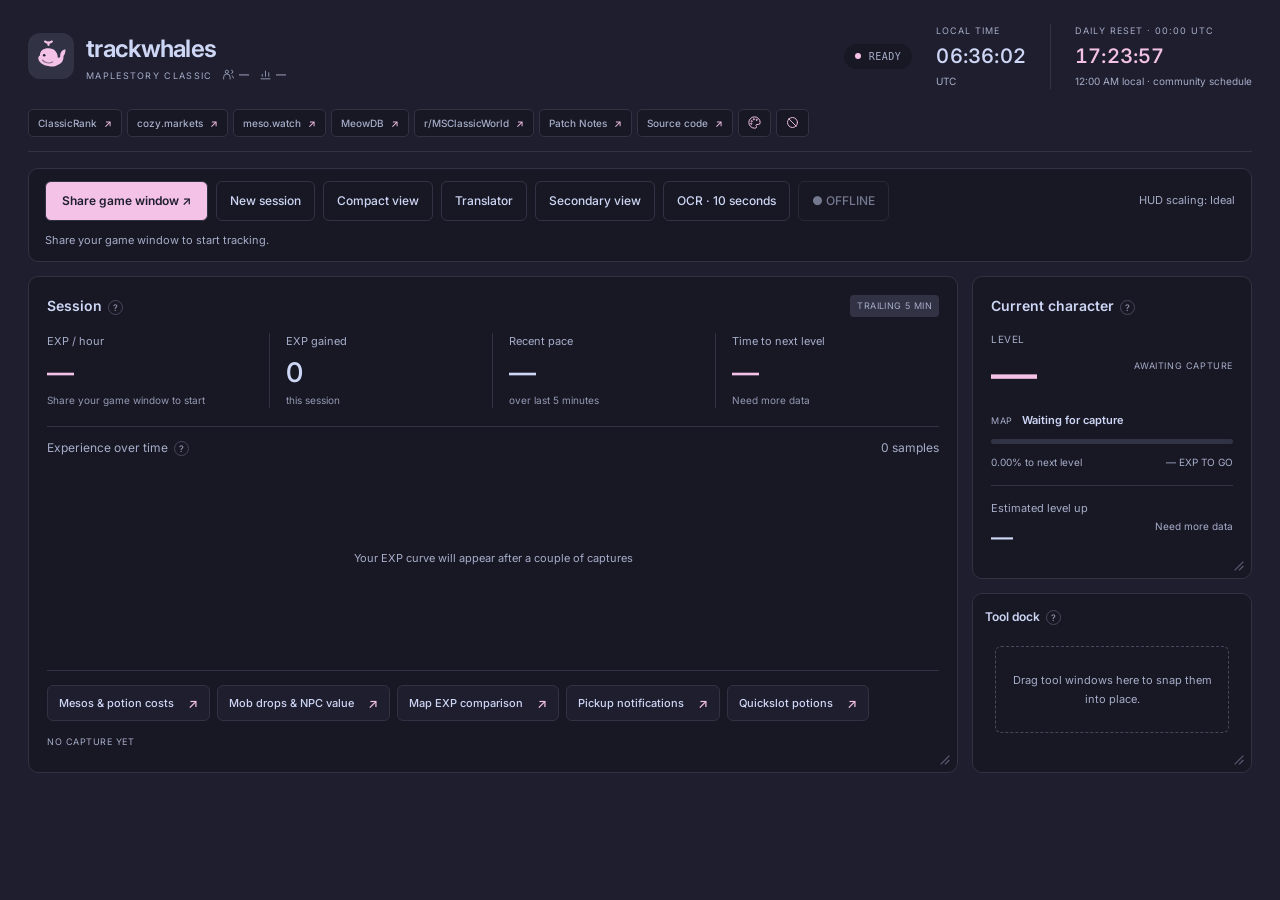
==== commit 94a76b8f: "Add Translator pop-out beside Compact view" ====
--- a/index.html
+++ b/index.html
@@ -8061,7 +8061,7 @@
 input[type="checkbox"]{appearance:none;-webkit-appearance:none;display:inline-block;position:relative;flex:0 0 14px;width:14px;height:14px;min-width:14px;vertical-align:middle;margin:0 3px 0 0;border:1px solid var(--surface2);border-radius:4px;background:var(--panel);cursor:pointer;transition:background .15s,border-color .15s}input[type="checkbox"]:checked{background:var(--pink);border-color:var(--pink)}input[type="checkbox"]:checked:after{content:'';display:block;position:absolute;left:4px;top:1px;width:4px;height:7px;border:solid var(--bg);border-width:0 2px 2px 0;transform:rotate(45deg)}input[type="checkbox"]:focus-visible{outline:2px solid var(--mauve);outline-offset:3px}input[type="checkbox"]:disabled{opacity:.4;cursor:not-allowed}
 .help-tip{position:relative;display:inline-flex;align-items:center;justify-content:center;width:15px;height:15px;padding:0;margin:0 0 0 6px;flex:0 0 15px;border:1px solid var(--surface1);border-radius:50%;background:transparent;color:var(--overlay2);font:500 9px Inter,'Segoe UI',sans-serif;vertical-align:middle;cursor:help;text-transform:none;letter-spacing:0}.help-tip:hover,.help-tip:focus-visible{border-color:var(--pink);color:var(--pink);outline:none}.help-tip .tip-content{position:absolute;bottom:calc(100% + 9px);left:-10px;z-index:30;display:none;width:220px;max-width:65vw;padding:9px 11px;border:1px solid var(--surface1);border-radius:7px;background:var(--surface0);color:var(--text);box-shadow:0 5px 18px color-mix(in srgb,var(--crust) 40%,transparent);font:400 11px/1.6 Inter,'Segoe UI',sans-serif;text-align:left;white-space:normal;pointer-events:none}.help-tip:hover .tip-content,.help-tip:focus .tip-content{display:block}.metric-section>summary .help-tip{margin-right:auto}.metric-section>summary{gap:0}.panel-head .help-tip .tip-content{left:auto;right:-10px}.label .help-tip .tip-content{left:0;right:auto}
 @media(min-width:1100px){.quickslot-grid{grid-template-columns:repeat(6,minmax(0,1fr))!important}}@media(max-width:820px){.grid{grid-template-columns:1fr}.right-col{display:block!important}.right-col .level-card{display:grid;grid-template-columns:1fr 1fr;gap:8px 20px}.level-card .panel-head{grid-column:1/-1;margin-bottom:0}.level-card .level-row{grid-row:2/5;margin:0}.level-card .map-name-row{margin:0!important}.level-card .eta{grid-column:1/-1;padding-top:10px;margin-top:0}.capture-stage{gap:12px;grid-template-columns:minmax(0,1fr) minmax(210px,1fr)}.capture-stage .capture-log{padding-left:12px}}@media(max-width:580px){.app{padding:16px 12px 28px}.panel{padding:14px}.tracking-toolbar{padding:12px}.capture-stage{grid-template-columns:1fr;gap:12px}.capture-stage .capture-log{max-height:145px;border-left:0;padding-left:0;border-top:1px solid var(--line);padding-top:10px}.capture-stage #sharePreview{max-height:150px!important}.stats{gap:16px 0}.v{font-size:25px}.exp-chart .chart{height:85px}.items-panel{padding:12px 14px}.quickslot-grid{grid-template-columns:repeat(2,minmax(0,1fr))!important}.loot-form{grid-template-columns:1fr 1fr}.right-col .level-card{padding:14px}.loot-stats .v{font-size:20px}}
-</style><link href="favicon.svg" rel="icon" type="image/svg+xml"/><style>.right-col #quickslotItems{margin:0;padding:14px}.right-col .quickslot-grid{grid-template-columns:repeat(2,minmax(0,1fr))!important;gap:6px}.right-col .quickslot-card{padding:7px}.right-col .quickslot-card-head{margin-bottom:4px}.right-col .quickslot-card canvas{width:24px;height:24px}.right-col .quickslot-card select{padding:4px;font-size:9px}.right-col .quickslot-card:has(option[value=""]:checked) .quickslot-count,.right-col .quickslot-card:has(option[value=""]:checked) .quickslot-status,.right-col .quickslot-card:has(option[value=""]:checked) .quickslot-usage{display:none}.right-col .items-controls{gap:6px}.right-col .items-controls label{flex-basis:100%}.right-col .items-controls .btn{font-size:9px;padding:5px 7px}.right-col #itemTrackingState,.right-col #itemsEmpty{font-size:10px}.right-col .quickslot-grid-wrap{margin-top:8px}.right-col .items-panel .item-help{font-size:9px}@media(max-width:820px){.right-col{display:grid!important;grid-template-columns:1fr 1fr;gap:14px}.right-col .level-card{display:block}.right-col #quickslotItems{min-width:0}}@media(max-width:580px){.right-col{display:flex!important}.right-col #quickslotItems{width:100%}}</style><style id="tool-window-theme">.tool-launchers{display:flex;flex-wrap:wrap;gap:7px;border-top:1px solid var(--line);padding-top:14px;margin-top:10px}.tool-launcher{display:inline-flex;align-items:center;justify-content:space-between;gap:14px;padding:9px 11px;background:var(--bg);border:1px solid var(--surface0);border-radius:6px;color:var(--text);font:500 11px Inter,'Segoe UI',sans-serif;cursor:pointer}.tool-launcher span{color:var(--pink);font-size:13px}.tool-launcher[aria-expanded="true"]{border-color:color-mix(in srgb,var(--pink) 40%,transparent);color:var(--pink)}.tool-launcher:hover{background:var(--surface0)}.tool-window{position:fixed;left:50%;top:12vh;transform:translateX(-50%);width:min(740px,calc(100vw - 28px));max-height:80vh;background:var(--panel);color:var(--text);border:1px solid var(--surface1);border-radius:10px;box-shadow:0 18px 60px color-mix(in srgb,var(--crust) 60%,transparent);z-index:100;padding:0;overflow:visible}.tool-window[hidden]{display:none!important}.window-bar{display:flex;align-items:center;gap:10px;padding:12px 16px;border-bottom:1px solid var(--surface0);cursor:move;touch-action:none;user-select:none}.window-bar h2{font-size:13px;font-weight:600;margin:0;display:flex;align-items:center}.window-actions{display:flex;gap:6px;margin-left:auto}.window-actions button{display:grid;place-items:center;width:26px;height:24px;background:var(--bg);border:1px solid var(--surface0);border-radius:5px;color:var(--muted);font-size:16px;cursor:pointer}.window-actions button:hover{color:var(--pink);border-color:color-mix(in srgb,var(--pink) 40%,transparent)}.window-body{max-height:calc(80vh - 51px);overflow:auto;padding:16px}.window-body>.chart-wrap{padding-top:0!important}.window-body #quickslotItems{margin:0;padding:0;border:0;background:transparent}.window-body .quickslot-grid{grid-template-columns:repeat(4,minmax(0,1fr))!important;min-width:0;gap:8px}.window-body .items-panel>.panel-head{display:none}.window-body .quickslot-card{padding:8px}.window-body .quickslot-card canvas{width:28px;height:28px}.window-body .items-controls{margin-bottom:10px}.window-body .help-tip .tip-content{bottom:auto;top:calc(100% + 8px)}.window-bar .help-tip .tip-content{top:calc(100% + 12px);bottom:auto;left:0}.session-panel .foot{margin-top:14px}.session-panel .exp-chart{margin-bottom:4px}@media(max-width:580px){.tool-launchers{gap:6px}.tool-launcher{flex:1 1 calc(50% - 6px);font-size:10px;padding:9px}.tool-window{top:8vh;max-height:86vh;width:calc(100vw - 16px)}.window-body{padding:12px;max-height:calc(86vh - 49px)}.window-body .quickslot-grid{grid-template-columns:repeat(2,minmax(0,1fr))!important}.window-bar{padding:10px 12px}}</style><link href="theme-palette.css?v=20261105-theme1" rel="stylesheet"/><script src="character-name.js?v=20261105-name1"></script><link rel="stylesheet" href="experience.css?v=20261106-clock1"><script src="experience.js?v=20261106-clock1"></script><script src="effects.js?v=20261105-compactsync1"></script><script src="help-tooltips.js?v=20261105-effects1"></script><link rel="stylesheet" href="effects.css?v=20261105-toolbar1"><link rel="stylesheet" href="workspace.css?v=20261106-remove1"><script src="level-up.js?v=20261105-levelup1"></script></head>
+</style><link href="favicon.svg" rel="icon" type="image/svg+xml"/><style>.right-col #quickslotItems{margin:0;padding:14px}.right-col .quickslot-grid{grid-template-columns:repeat(2,minmax(0,1fr))!important;gap:6px}.right-col .quickslot-card{padding:7px}.right-col .quickslot-card-head{margin-bottom:4px}.right-col .quickslot-card canvas{width:24px;height:24px}.right-col .quickslot-card select{padding:4px;font-size:9px}.right-col .quickslot-card:has(option[value=""]:checked) .quickslot-count,.right-col .quickslot-card:has(option[value=""]:checked) .quickslot-status,.right-col .quickslot-card:has(option[value=""]:checked) .quickslot-usage{display:none}.right-col .items-controls{gap:6px}.right-col .items-controls label{flex-basis:100%}.right-col .items-controls .btn{font-size:9px;padding:5px 7px}.right-col #itemTrackingState,.right-col #itemsEmpty{font-size:10px}.right-col .quickslot-grid-wrap{margin-top:8px}.right-col .items-panel .item-help{font-size:9px}@media(max-width:820px){.right-col{display:grid!important;grid-template-columns:1fr 1fr;gap:14px}.right-col .level-card{display:block}.right-col #quickslotItems{min-width:0}}@media(max-width:580px){.right-col{display:flex!important}.right-col #quickslotItems{width:100%}}</style><style id="tool-window-theme">.tool-launchers{display:flex;flex-wrap:wrap;gap:7px;border-top:1px solid var(--line);padding-top:14px;margin-top:10px}.tool-launcher{display:inline-flex;align-items:center;justify-content:space-between;gap:14px;padding:9px 11px;background:var(--bg);border:1px solid var(--surface0);border-radius:6px;color:var(--text);font:500 11px Inter,'Segoe UI',sans-serif;cursor:pointer}.tool-launcher span{color:var(--pink);font-size:13px}.tool-launcher[aria-expanded="true"]{border-color:color-mix(in srgb,var(--pink) 40%,transparent);color:var(--pink)}.tool-launcher:hover{background:var(--surface0)}.tool-window{position:fixed;left:50%;top:12vh;transform:translateX(-50%);width:min(740px,calc(100vw - 28px));max-height:80vh;background:var(--panel);color:var(--text);border:1px solid var(--surface1);border-radius:10px;box-shadow:0 18px 60px color-mix(in srgb,var(--crust) 60%,transparent);z-index:100;padding:0;overflow:visible}.tool-window[hidden]{display:none!important}.window-bar{display:flex;align-items:center;gap:10px;padding:12px 16px;border-bottom:1px solid var(--surface0);cursor:move;touch-action:none;user-select:none}.window-bar h2{font-size:13px;font-weight:600;margin:0;display:flex;align-items:center}.window-actions{display:flex;gap:6px;margin-left:auto}.window-actions button{display:grid;place-items:center;width:26px;height:24px;background:var(--bg);border:1px solid var(--surface0);border-radius:5px;color:var(--muted);font-size:16px;cursor:pointer}.window-actions button:hover{color:var(--pink);border-color:color-mix(in srgb,var(--pink) 40%,transparent)}.window-body{max-height:calc(80vh - 51px);overflow:auto;padding:16px}.window-body>.chart-wrap{padding-top:0!important}.window-body #quickslotItems{margin:0;padding:0;border:0;background:transparent}.window-body .quickslot-grid{grid-template-columns:repeat(4,minmax(0,1fr))!important;min-width:0;gap:8px}.window-body .items-panel>.panel-head{display:none}.window-body .quickslot-card{padding:8px}.window-body .quickslot-card canvas{width:28px;height:28px}.window-body .items-controls{margin-bottom:10px}.window-body .help-tip .tip-content{bottom:auto;top:calc(100% + 8px)}.window-bar .help-tip .tip-content{top:calc(100% + 12px);bottom:auto;left:0}.session-panel .foot{margin-top:14px}.session-panel .exp-chart{margin-bottom:4px}@media(max-width:580px){.tool-launchers{gap:6px}.tool-launcher{flex:1 1 calc(50% - 6px);font-size:10px;padding:9px}.tool-window{top:8vh;max-height:86vh;width:calc(100vw - 16px)}.window-body{padding:12px;max-height:calc(86vh - 49px)}.window-body .quickslot-grid{grid-template-columns:repeat(2,minmax(0,1fr))!important}.window-bar{padding:10px 12px}}</style><link href="theme-palette.css?v=20261105-theme1" rel="stylesheet"/><script src="character-name.js?v=20261105-name1"></script><link rel="stylesheet" href="experience.css?v=20261106-clock1"><script src="experience.js?v=20261106-clock1"></script><script src="effects.js?v=20261105-compactsync1"></script><script src="help-tooltips.js?v=20261105-effects1"></script><link rel="stylesheet" href="effects.css?v=20261105-toolbar1"><link rel="stylesheet" href="workspace.css?v=20261106-remove1"><script src="level-up.js?v=20261105-levelup1"></script><script src="translator-launcher.js?v=20261106-1"></script></head>
 <body><main class="app">
 <header class="top"><div class="brand"><div class="mark"><svg aria-label="trackwhales whale" height="34" role="img" viewbox="0 0 40 40" width="34" xmlns="http://www.w3.org/2000/svg"><path d="M7 19c0-5 4-8 10-8 7 0 11 5 11 11 3 0 5-2 6-5 2 5 0 11-5 13-3 2-7 3-11 2C10 31 5 27 5 22c0-1 1-2 2-3Z" fill="currentColor"></path><path d="M31 22c-1-5 1-9 6-10 0 5-1 8-6 10Z" fill="currentColor"></path><path d="M17 7V4m0 1-4-2m4 2 4-2" fill="none" stroke="currentColor" stroke-linecap="round" stroke-width="2.5"></path><circle cx="12" cy="19" fill="var(--bg)" r="1.5"></circle><path d="M10 25c3 3 8 4 12 2" fill="none" opacity=".5" stroke="var(--bg)" stroke-linecap="round" stroke-width="1.4"></path></svg></div><div><strong>trackwhales</strong><span>MAPLESTORY CLASSIC</span></div></div><div class="topright"><span class="live-pill"><i></i><span id="liveState">READY</span></span><div class="clock-block"><span>LOCAL TIME</span><b id="localClock">--:--:--</b><small id="localZone"></small></div><a class="clock-block reset-block" href="https://maplequesttracker.com/app/" rel="noopener" target="_blank" title="00:00 UTC · community tracker schedule"><span>DAILY RESET · 00:00 UTC</span><b id="resetCountdown">--:--:--</b><small id="resetLocal"></small></a><span class="subtle visit-time">MAP VISIT · <span id="sessionTime">00:00:00</span></span></div></header><nav aria-label="MapleStory resources" class="resource-links"><a href="https://classicrank.com/" rel="noopener noreferrer" target="_blank">ClassicRank <span aria-hidden="true">↗</span></a><a href="https://cozy.markets/" rel="noopener noreferrer" target="_blank">cozy.markets <span aria-hidden="true">↗</span></a><a href="https://meso.watch/" rel="noopener noreferrer" target="_blank">meso.watch <span aria-hidden="true">↗</span></a><a href="https://meowdb.com/msclassic" rel="noopener noreferrer" target="_blank">MeowDB <span aria-hidden="true">↗</span></a><a href="https://www.reddit.com/r/MSClassicWorld/" rel="noopener noreferrer" target="_blank">r/MSClassicWorld <span aria-hidden="true">↗</span></a><a href="https://www.nexon.com/maplestory/news/all?page=1&amp;gameVersion=mscw" rel="noopener noreferrer" target="_blank">Patch Notes <span aria-hidden="true">↗</span></a><a href="https://github.com/r5u/trackwhales" rel="noopener noreferrer" target="_blank">Source code <span aria-hidden="true">↗</span></a></nav><section class="panel setup tracking-toolbar"><p class="hud-note" role="note">HUD scaling: Ideal</p><div class="capture-actions"><button class="btn" id="shareGameBtn" style="background:var(--lime);color:var(--bg);font-weight:800">Share game window ↗</button><button class="btn hidden" id="stopSharingBtn">Stop sharing</button><button aria-pressed="false" class="btn hidden" id="pauseSessionBtn">Pause session</button><button class="btn" id="newSessionBtn">New session</button><button class="btn" id="streamCardBtn">Compact view</button></div><p aria-live="polite" class="tracking-summary" id="trackingStatus" role="status">Share your game window to start tracking.</p><div class="source"><span>Capture connection</span><b id="sourceState">CHECKING…</b></div><div class="btn-row"><button class="btn" id="sampleBtn">Add sample</button></div><div class="notice" id="notice"></div><div class="capture-stage" hidden="" id="captureStage"><video class="hidden" id="sharePreview" muted="" playsinline="" style="width:100%;max-height:160px;object-fit:contain;border-radius:8px;margin-bottom:12px"></video><div class="panel capture-log" hidden="" id="recentCaptures"><div class="log-head"><span class="label">Recent captures</span><button class="btn" id="manualBtn" style="padding:5px 8px">Manual entry</button></div><div class="log-list" id="logList"><div class="log-item"><span>—</span><b>No captures yet</b><span>—</span></div></div></div></div></section>
 <div class="grid"><section class="panel session-panel"><div class="panel-head"><span class="label">Session<button aria-label="Help: Session" class="help-tip" type="button">?<span class="tip-content" role="tooltip">EXP statistics for the current map visit. Rates use recent readings and exclude map transitions.</span></button></span><span class="tag" id="windowLabel">TRAILING 5 MIN</span></div>
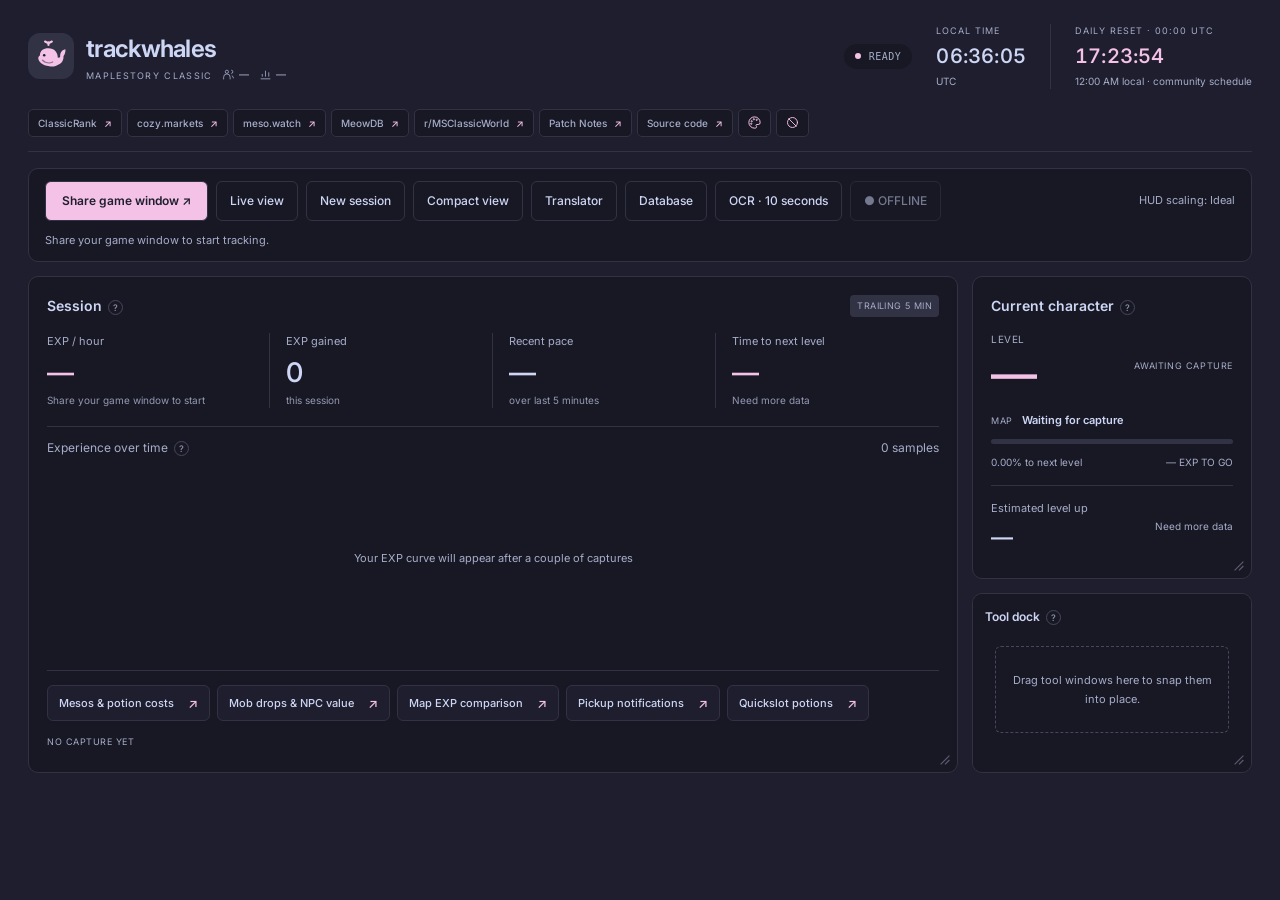
==== commit 328716f4: "Add searchable Classic World database, solo/party training finder, and Live view navigation" ====
--- a/index.html
+++ b/index.html
@@ -8061,7 +8061,7 @@
 input[type="checkbox"]{appearance:none;-webkit-appearance:none;display:inline-block;position:relative;flex:0 0 14px;width:14px;height:14px;min-width:14px;vertical-align:middle;margin:0 3px 0 0;border:1px solid var(--surface2);border-radius:4px;background:var(--panel);cursor:pointer;transition:background .15s,border-color .15s}input[type="checkbox"]:checked{background:var(--pink);border-color:var(--pink)}input[type="checkbox"]:checked:after{content:'';display:block;position:absolute;left:4px;top:1px;width:4px;height:7px;border:solid var(--bg);border-width:0 2px 2px 0;transform:rotate(45deg)}input[type="checkbox"]:focus-visible{outline:2px solid var(--mauve);outline-offset:3px}input[type="checkbox"]:disabled{opacity:.4;cursor:not-allowed}
 .help-tip{position:relative;display:inline-flex;align-items:center;justify-content:center;width:15px;height:15px;padding:0;margin:0 0 0 6px;flex:0 0 15px;border:1px solid var(--surface1);border-radius:50%;background:transparent;color:var(--overlay2);font:500 9px Inter,'Segoe UI',sans-serif;vertical-align:middle;cursor:help;text-transform:none;letter-spacing:0}.help-tip:hover,.help-tip:focus-visible{border-color:var(--pink);color:var(--pink);outline:none}.help-tip .tip-content{position:absolute;bottom:calc(100% + 9px);left:-10px;z-index:30;display:none;width:220px;max-width:65vw;padding:9px 11px;border:1px solid var(--surface1);border-radius:7px;background:var(--surface0);color:var(--text);box-shadow:0 5px 18px color-mix(in srgb,var(--crust) 40%,transparent);font:400 11px/1.6 Inter,'Segoe UI',sans-serif;text-align:left;white-space:normal;pointer-events:none}.help-tip:hover .tip-content,.help-tip:focus .tip-content{display:block}.metric-section>summary .help-tip{margin-right:auto}.metric-section>summary{gap:0}.panel-head .help-tip .tip-content{left:auto;right:-10px}.label .help-tip .tip-content{left:0;right:auto}
 @media(min-width:1100px){.quickslot-grid{grid-template-columns:repeat(6,minmax(0,1fr))!important}}@media(max-width:820px){.grid{grid-template-columns:1fr}.right-col{display:block!important}.right-col .level-card{display:grid;grid-template-columns:1fr 1fr;gap:8px 20px}.level-card .panel-head{grid-column:1/-1;margin-bottom:0}.level-card .level-row{grid-row:2/5;margin:0}.level-card .map-name-row{margin:0!important}.level-card .eta{grid-column:1/-1;padding-top:10px;margin-top:0}.capture-stage{gap:12px;grid-template-columns:minmax(0,1fr) minmax(210px,1fr)}.capture-stage .capture-log{padding-left:12px}}@media(max-width:580px){.app{padding:16px 12px 28px}.panel{padding:14px}.tracking-toolbar{padding:12px}.capture-stage{grid-template-columns:1fr;gap:12px}.capture-stage .capture-log{max-height:145px;border-left:0;padding-left:0;border-top:1px solid var(--line);padding-top:10px}.capture-stage #sharePreview{max-height:150px!important}.stats{gap:16px 0}.v{font-size:25px}.exp-chart .chart{height:85px}.items-panel{padding:12px 14px}.quickslot-grid{grid-template-columns:repeat(2,minmax(0,1fr))!important}.loot-form{grid-template-columns:1fr 1fr}.right-col .level-card{padding:14px}.loot-stats .v{font-size:20px}}
-</style><link href="favicon.svg" rel="icon" type="image/svg+xml"/><style>.right-col #quickslotItems{margin:0;padding:14px}.right-col .quickslot-grid{grid-template-columns:repeat(2,minmax(0,1fr))!important;gap:6px}.right-col .quickslot-card{padding:7px}.right-col .quickslot-card-head{margin-bottom:4px}.right-col .quickslot-card canvas{width:24px;height:24px}.right-col .quickslot-card select{padding:4px;font-size:9px}.right-col .quickslot-card:has(option[value=""]:checked) .quickslot-count,.right-col .quickslot-card:has(option[value=""]:checked) .quickslot-status,.right-col .quickslot-card:has(option[value=""]:checked) .quickslot-usage{display:none}.right-col .items-controls{gap:6px}.right-col .items-controls label{flex-basis:100%}.right-col .items-controls .btn{font-size:9px;padding:5px 7px}.right-col #itemTrackingState,.right-col #itemsEmpty{font-size:10px}.right-col .quickslot-grid-wrap{margin-top:8px}.right-col .items-panel .item-help{font-size:9px}@media(max-width:820px){.right-col{display:grid!important;grid-template-columns:1fr 1fr;gap:14px}.right-col .level-card{display:block}.right-col #quickslotItems{min-width:0}}@media(max-width:580px){.right-col{display:flex!important}.right-col #quickslotItems{width:100%}}</style><style id="tool-window-theme">.tool-launchers{display:flex;flex-wrap:wrap;gap:7px;border-top:1px solid var(--line);padding-top:14px;margin-top:10px}.tool-launcher{display:inline-flex;align-items:center;justify-content:space-between;gap:14px;padding:9px 11px;background:var(--bg);border:1px solid var(--surface0);border-radius:6px;color:var(--text);font:500 11px Inter,'Segoe UI',sans-serif;cursor:pointer}.tool-launcher span{color:var(--pink);font-size:13px}.tool-launcher[aria-expanded="true"]{border-color:color-mix(in srgb,var(--pink) 40%,transparent);color:var(--pink)}.tool-launcher:hover{background:var(--surface0)}.tool-window{position:fixed;left:50%;top:12vh;transform:translateX(-50%);width:min(740px,calc(100vw - 28px));max-height:80vh;background:var(--panel);color:var(--text);border:1px solid var(--surface1);border-radius:10px;box-shadow:0 18px 60px color-mix(in srgb,var(--crust) 60%,transparent);z-index:100;padding:0;overflow:visible}.tool-window[hidden]{display:none!important}.window-bar{display:flex;align-items:center;gap:10px;padding:12px 16px;border-bottom:1px solid var(--surface0);cursor:move;touch-action:none;user-select:none}.window-bar h2{font-size:13px;font-weight:600;margin:0;display:flex;align-items:center}.window-actions{display:flex;gap:6px;margin-left:auto}.window-actions button{display:grid;place-items:center;width:26px;height:24px;background:var(--bg);border:1px solid var(--surface0);border-radius:5px;color:var(--muted);font-size:16px;cursor:pointer}.window-actions button:hover{color:var(--pink);border-color:color-mix(in srgb,var(--pink) 40%,transparent)}.window-body{max-height:calc(80vh - 51px);overflow:auto;padding:16px}.window-body>.chart-wrap{padding-top:0!important}.window-body #quickslotItems{margin:0;padding:0;border:0;background:transparent}.window-body .quickslot-grid{grid-template-columns:repeat(4,minmax(0,1fr))!important;min-width:0;gap:8px}.window-body .items-panel>.panel-head{display:none}.window-body .quickslot-card{padding:8px}.window-body .quickslot-card canvas{width:28px;height:28px}.window-body .items-controls{margin-bottom:10px}.window-body .help-tip .tip-content{bottom:auto;top:calc(100% + 8px)}.window-bar .help-tip .tip-content{top:calc(100% + 12px);bottom:auto;left:0}.session-panel .foot{margin-top:14px}.session-panel .exp-chart{margin-bottom:4px}@media(max-width:580px){.tool-launchers{gap:6px}.tool-launcher{flex:1 1 calc(50% - 6px);font-size:10px;padding:9px}.tool-window{top:8vh;max-height:86vh;width:calc(100vw - 16px)}.window-body{padding:12px;max-height:calc(86vh - 49px)}.window-body .quickslot-grid{grid-template-columns:repeat(2,minmax(0,1fr))!important}.window-bar{padding:10px 12px}}</style><link href="theme-palette.css?v=20261105-theme1" rel="stylesheet"/><script src="character-name.js?v=20261105-name1"></script><link rel="stylesheet" href="experience.css?v=20261106-clock1"><script src="experience.js?v=20261106-clock1"></script><script src="effects.js?v=20261105-compactsync1"></script><script src="help-tooltips.js?v=20261105-effects1"></script><link rel="stylesheet" href="effects.css?v=20261105-toolbar1"><link rel="stylesheet" href="workspace.css?v=20261106-remove1"><script src="level-up.js?v=20261105-levelup1"></script><script src="translator-launcher.js?v=20261106-1"></script></head>
+</style><link href="favicon.svg" rel="icon" type="image/svg+xml"/><style>.right-col #quickslotItems{margin:0;padding:14px}.right-col .quickslot-grid{grid-template-columns:repeat(2,minmax(0,1fr))!important;gap:6px}.right-col .quickslot-card{padding:7px}.right-col .quickslot-card-head{margin-bottom:4px}.right-col .quickslot-card canvas{width:24px;height:24px}.right-col .quickslot-card select{padding:4px;font-size:9px}.right-col .quickslot-card:has(option[value=""]:checked) .quickslot-count,.right-col .quickslot-card:has(option[value=""]:checked) .quickslot-status,.right-col .quickslot-card:has(option[value=""]:checked) .quickslot-usage{display:none}.right-col .items-controls{gap:6px}.right-col .items-controls label{flex-basis:100%}.right-col .items-controls .btn{font-size:9px;padding:5px 7px}.right-col #itemTrackingState,.right-col #itemsEmpty{font-size:10px}.right-col .quickslot-grid-wrap{margin-top:8px}.right-col .items-panel .item-help{font-size:9px}@media(max-width:820px){.right-col{display:grid!important;grid-template-columns:1fr 1fr;gap:14px}.right-col .level-card{display:block}.right-col #quickslotItems{min-width:0}}@media(max-width:580px){.right-col{display:flex!important}.right-col #quickslotItems{width:100%}}</style><style id="tool-window-theme">.tool-launchers{display:flex;flex-wrap:wrap;gap:7px;border-top:1px solid var(--line);padding-top:14px;margin-top:10px}.tool-launcher{display:inline-flex;align-items:center;justify-content:space-between;gap:14px;padding:9px 11px;background:var(--bg);border:1px solid var(--surface0);border-radius:6px;color:var(--text);font:500 11px Inter,'Segoe UI',sans-serif;cursor:pointer}.tool-launcher span{color:var(--pink);font-size:13px}.tool-launcher[aria-expanded="true"]{border-color:color-mix(in srgb,var(--pink) 40%,transparent);color:var(--pink)}.tool-launcher:hover{background:var(--surface0)}.tool-window{position:fixed;left:50%;top:12vh;transform:translateX(-50%);width:min(740px,calc(100vw - 28px));max-height:80vh;background:var(--panel);color:var(--text);border:1px solid var(--surface1);border-radius:10px;box-shadow:0 18px 60px color-mix(in srgb,var(--crust) 60%,transparent);z-index:100;padding:0;overflow:visible}.tool-window[hidden]{display:none!important}.window-bar{display:flex;align-items:center;gap:10px;padding:12px 16px;border-bottom:1px solid var(--surface0);cursor:move;touch-action:none;user-select:none}.window-bar h2{font-size:13px;font-weight:600;margin:0;display:flex;align-items:center}.window-actions{display:flex;gap:6px;margin-left:auto}.window-actions button{display:grid;place-items:center;width:26px;height:24px;background:var(--bg);border:1px solid var(--surface0);border-radius:5px;color:var(--muted);font-size:16px;cursor:pointer}.window-actions button:hover{color:var(--pink);border-color:color-mix(in srgb,var(--pink) 40%,transparent)}.window-body{max-height:calc(80vh - 51px);overflow:auto;padding:16px}.window-body>.chart-wrap{padding-top:0!important}.window-body #quickslotItems{margin:0;padding:0;border:0;background:transparent}.window-body .quickslot-grid{grid-template-columns:repeat(4,minmax(0,1fr))!important;min-width:0;gap:8px}.window-body .items-panel>.panel-head{display:none}.window-body .quickslot-card{padding:8px}.window-body .quickslot-card canvas{width:28px;height:28px}.window-body .items-controls{margin-bottom:10px}.window-body .help-tip .tip-content{bottom:auto;top:calc(100% + 8px)}.window-bar .help-tip .tip-content{top:calc(100% + 12px);bottom:auto;left:0}.session-panel .foot{margin-top:14px}.session-panel .exp-chart{margin-bottom:4px}@media(max-width:580px){.tool-launchers{gap:6px}.tool-launcher{flex:1 1 calc(50% - 6px);font-size:10px;padding:9px}.tool-window{top:8vh;max-height:86vh;width:calc(100vw - 16px)}.window-body{padding:12px;max-height:calc(86vh - 49px)}.window-body .quickslot-grid{grid-template-columns:repeat(2,minmax(0,1fr))!important}.window-bar{padding:10px 12px}}</style><link href="theme-palette.css?v=20261105-theme1" rel="stylesheet"/><script src="character-name.js?v=20261105-name1"></script><link rel="stylesheet" href="experience.css?v=20261106-clock1"><script src="experience.js?v=20261106-liveview1"></script><script src="effects.js?v=20261105-compactsync1"></script><script src="help-tooltips.js?v=20261105-effects1"></script><link rel="stylesheet" href="effects.css?v=20261105-toolbar1"><link rel="stylesheet" href="workspace.css?v=20261106-remove1"><script src="level-up.js?v=20261105-levelup1"></script><script src="translator-launcher.js?v=20261106-1"></script><script src="database-launcher.js?v=20261106-1"></script></head>
 <body><main class="app">
 <header class="top"><div class="brand"><div class="mark"><svg aria-label="trackwhales whale" height="34" role="img" viewbox="0 0 40 40" width="34" xmlns="http://www.w3.org/2000/svg"><path d="M7 19c0-5 4-8 10-8 7 0 11 5 11 11 3 0 5-2 6-5 2 5 0 11-5 13-3 2-7 3-11 2C10 31 5 27 5 22c0-1 1-2 2-3Z" fill="currentColor"></path><path d="M31 22c-1-5 1-9 6-10 0 5-1 8-6 10Z" fill="currentColor"></path><path d="M17 7V4m0 1-4-2m4 2 4-2" fill="none" stroke="currentColor" stroke-linecap="round" stroke-width="2.5"></path><circle cx="12" cy="19" fill="var(--bg)" r="1.5"></circle><path d="M10 25c3 3 8 4 12 2" fill="none" opacity=".5" stroke="var(--bg)" stroke-linecap="round" stroke-width="1.4"></path></svg></div><div><strong>trackwhales</strong><span>MAPLESTORY CLASSIC</span></div></div><div class="topright"><span class="live-pill"><i></i><span id="liveState">READY</span></span><div class="clock-block"><span>LOCAL TIME</span><b id="localClock">--:--:--</b><small id="localZone"></small></div><a class="clock-block reset-block" href="https://maplequesttracker.com/app/" rel="noopener" target="_blank" title="00:00 UTC · community tracker schedule"><span>DAILY RESET · 00:00 UTC</span><b id="resetCountdown">--:--:--</b><small id="resetLocal"></small></a><span class="subtle visit-time">MAP VISIT · <span id="sessionTime">00:00:00</span></span></div></header><nav aria-label="MapleStory resources" class="resource-links"><a href="https://classicrank.com/" rel="noopener noreferrer" target="_blank">ClassicRank <span aria-hidden="true">↗</span></a><a href="https://cozy.markets/" rel="noopener noreferrer" target="_blank">cozy.markets <span aria-hidden="true">↗</span></a><a href="https://meso.watch/" rel="noopener noreferrer" target="_blank">meso.watch <span aria-hidden="true">↗</span></a><a href="https://meowdb.com/msclassic" rel="noopener noreferrer" target="_blank">MeowDB <span aria-hidden="true">↗</span></a><a href="https://www.reddit.com/r/MSClassicWorld/" rel="noopener noreferrer" target="_blank">r/MSClassicWorld <span aria-hidden="true">↗</span></a><a href="https://www.nexon.com/maplestory/news/all?page=1&amp;gameVersion=mscw" rel="noopener noreferrer" target="_blank">Patch Notes <span aria-hidden="true">↗</span></a><a href="https://github.com/r5u/trackwhales" rel="noopener noreferrer" target="_blank">Source code <span aria-hidden="true">↗</span></a></nav><section class="panel setup tracking-toolbar"><p class="hud-note" role="note">HUD scaling: Ideal</p><div class="capture-actions"><button class="btn" id="shareGameBtn" style="background:var(--lime);color:var(--bg);font-weight:800">Share game window ↗</button><button class="btn hidden" id="stopSharingBtn">Stop sharing</button><button aria-pressed="false" class="btn hidden" id="pauseSessionBtn">Pause session</button><button class="btn" id="newSessionBtn">New session</button><button class="btn" id="streamCardBtn">Compact view</button></div><p aria-live="polite" class="tracking-summary" id="trackingStatus" role="status">Share your game window to start tracking.</p><div class="source"><span>Capture connection</span><b id="sourceState">CHECKING…</b></div><div class="btn-row"><button class="btn" id="sampleBtn">Add sample</button></div><div class="notice" id="notice"></div><div class="capture-stage" hidden="" id="captureStage"><video class="hidden" id="sharePreview" muted="" playsinline="" style="width:100%;max-height:160px;object-fit:contain;border-radius:8px;margin-bottom:12px"></video><div class="panel capture-log" hidden="" id="recentCaptures"><div class="log-head"><span class="label">Recent captures</span><button class="btn" id="manualBtn" style="padding:5px 8px">Manual entry</button></div><div class="log-list" id="logList"><div class="log-item"><span>—</span><b>No captures yet</b><span>—</span></div></div></div></div></section>
 <div class="grid"><section class="panel session-panel"><div class="panel-head"><span class="label">Session<button aria-label="Help: Session" class="help-tip" type="button">?<span class="tip-content" role="tooltip">EXP statistics for the current map visit. Rates use recent readings and exclude map transitions.</span></button></span><span class="tag" id="windowLabel">TRAILING 5 MIN</span></div>
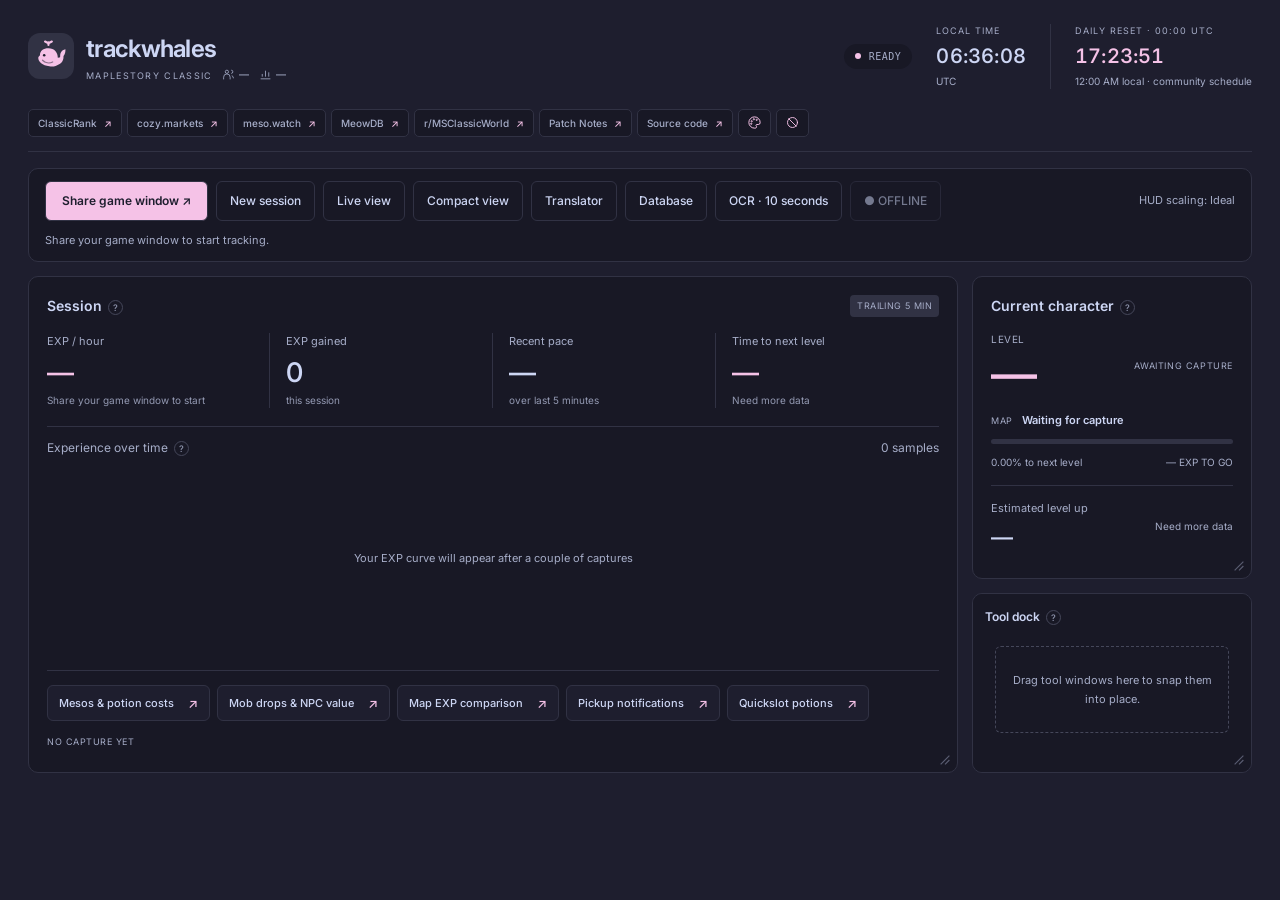
==== commit b9c740f6: "Float and dock Database, reorder session controls, and add all Catppuccin accents" ====
--- a/index.html
+++ b/index.html
@@ -2,7 +2,7 @@
 
 <html lang="en">
 <head>
-<meta charset="utf-8"/><script src="theme.js?v=20261106-source1"></script>
+<meta charset="utf-8"/><script src="theme.js?v=20261106-accents1"></script>
 <meta content="width=device-width, initial-scale=1" name="viewport"/>
 <title>trackwhales · EXP tracker</title>
 <style>
@@ -8061,7 +8061,7 @@
 input[type="checkbox"]{appearance:none;-webkit-appearance:none;display:inline-block;position:relative;flex:0 0 14px;width:14px;height:14px;min-width:14px;vertical-align:middle;margin:0 3px 0 0;border:1px solid var(--surface2);border-radius:4px;background:var(--panel);cursor:pointer;transition:background .15s,border-color .15s}input[type="checkbox"]:checked{background:var(--pink);border-color:var(--pink)}input[type="checkbox"]:checked:after{content:'';display:block;position:absolute;left:4px;top:1px;width:4px;height:7px;border:solid var(--bg);border-width:0 2px 2px 0;transform:rotate(45deg)}input[type="checkbox"]:focus-visible{outline:2px solid var(--mauve);outline-offset:3px}input[type="checkbox"]:disabled{opacity:.4;cursor:not-allowed}
 .help-tip{position:relative;display:inline-flex;align-items:center;justify-content:center;width:15px;height:15px;padding:0;margin:0 0 0 6px;flex:0 0 15px;border:1px solid var(--surface1);border-radius:50%;background:transparent;color:var(--overlay2);font:500 9px Inter,'Segoe UI',sans-serif;vertical-align:middle;cursor:help;text-transform:none;letter-spacing:0}.help-tip:hover,.help-tip:focus-visible{border-color:var(--pink);color:var(--pink);outline:none}.help-tip .tip-content{position:absolute;bottom:calc(100% + 9px);left:-10px;z-index:30;display:none;width:220px;max-width:65vw;padding:9px 11px;border:1px solid var(--surface1);border-radius:7px;background:var(--surface0);color:var(--text);box-shadow:0 5px 18px color-mix(in srgb,var(--crust) 40%,transparent);font:400 11px/1.6 Inter,'Segoe UI',sans-serif;text-align:left;white-space:normal;pointer-events:none}.help-tip:hover .tip-content,.help-tip:focus .tip-content{display:block}.metric-section>summary .help-tip{margin-right:auto}.metric-section>summary{gap:0}.panel-head .help-tip .tip-content{left:auto;right:-10px}.label .help-tip .tip-content{left:0;right:auto}
 @media(min-width:1100px){.quickslot-grid{grid-template-columns:repeat(6,minmax(0,1fr))!important}}@media(max-width:820px){.grid{grid-template-columns:1fr}.right-col{display:block!important}.right-col .level-card{display:grid;grid-template-columns:1fr 1fr;gap:8px 20px}.level-card .panel-head{grid-column:1/-1;margin-bottom:0}.level-card .level-row{grid-row:2/5;margin:0}.level-card .map-name-row{margin:0!important}.level-card .eta{grid-column:1/-1;padding-top:10px;margin-top:0}.capture-stage{gap:12px;grid-template-columns:minmax(0,1fr) minmax(210px,1fr)}.capture-stage .capture-log{padding-left:12px}}@media(max-width:580px){.app{padding:16px 12px 28px}.panel{padding:14px}.tracking-toolbar{padding:12px}.capture-stage{grid-template-columns:1fr;gap:12px}.capture-stage .capture-log{max-height:145px;border-left:0;padding-left:0;border-top:1px solid var(--line);padding-top:10px}.capture-stage #sharePreview{max-height:150px!important}.stats{gap:16px 0}.v{font-size:25px}.exp-chart .chart{height:85px}.items-panel{padding:12px 14px}.quickslot-grid{grid-template-columns:repeat(2,minmax(0,1fr))!important}.loot-form{grid-template-columns:1fr 1fr}.right-col .level-card{padding:14px}.loot-stats .v{font-size:20px}}
-</style><link href="favicon.svg" rel="icon" type="image/svg+xml"/><style>.right-col #quickslotItems{margin:0;padding:14px}.right-col .quickslot-grid{grid-template-columns:repeat(2,minmax(0,1fr))!important;gap:6px}.right-col .quickslot-card{padding:7px}.right-col .quickslot-card-head{margin-bottom:4px}.right-col .quickslot-card canvas{width:24px;height:24px}.right-col .quickslot-card select{padding:4px;font-size:9px}.right-col .quickslot-card:has(option[value=""]:checked) .quickslot-count,.right-col .quickslot-card:has(option[value=""]:checked) .quickslot-status,.right-col .quickslot-card:has(option[value=""]:checked) .quickslot-usage{display:none}.right-col .items-controls{gap:6px}.right-col .items-controls label{flex-basis:100%}.right-col .items-controls .btn{font-size:9px;padding:5px 7px}.right-col #itemTrackingState,.right-col #itemsEmpty{font-size:10px}.right-col .quickslot-grid-wrap{margin-top:8px}.right-col .items-panel .item-help{font-size:9px}@media(max-width:820px){.right-col{display:grid!important;grid-template-columns:1fr 1fr;gap:14px}.right-col .level-card{display:block}.right-col #quickslotItems{min-width:0}}@media(max-width:580px){.right-col{display:flex!important}.right-col #quickslotItems{width:100%}}</style><style id="tool-window-theme">.tool-launchers{display:flex;flex-wrap:wrap;gap:7px;border-top:1px solid var(--line);padding-top:14px;margin-top:10px}.tool-launcher{display:inline-flex;align-items:center;justify-content:space-between;gap:14px;padding:9px 11px;background:var(--bg);border:1px solid var(--surface0);border-radius:6px;color:var(--text);font:500 11px Inter,'Segoe UI',sans-serif;cursor:pointer}.tool-launcher span{color:var(--pink);font-size:13px}.tool-launcher[aria-expanded="true"]{border-color:color-mix(in srgb,var(--pink) 40%,transparent);color:var(--pink)}.tool-launcher:hover{background:var(--surface0)}.tool-window{position:fixed;left:50%;top:12vh;transform:translateX(-50%);width:min(740px,calc(100vw - 28px));max-height:80vh;background:var(--panel);color:var(--text);border:1px solid var(--surface1);border-radius:10px;box-shadow:0 18px 60px color-mix(in srgb,var(--crust) 60%,transparent);z-index:100;padding:0;overflow:visible}.tool-window[hidden]{display:none!important}.window-bar{display:flex;align-items:center;gap:10px;padding:12px 16px;border-bottom:1px solid var(--surface0);cursor:move;touch-action:none;user-select:none}.window-bar h2{font-size:13px;font-weight:600;margin:0;display:flex;align-items:center}.window-actions{display:flex;gap:6px;margin-left:auto}.window-actions button{display:grid;place-items:center;width:26px;height:24px;background:var(--bg);border:1px solid var(--surface0);border-radius:5px;color:var(--muted);font-size:16px;cursor:pointer}.window-actions button:hover{color:var(--pink);border-color:color-mix(in srgb,var(--pink) 40%,transparent)}.window-body{max-height:calc(80vh - 51px);overflow:auto;padding:16px}.window-body>.chart-wrap{padding-top:0!important}.window-body #quickslotItems{margin:0;padding:0;border:0;background:transparent}.window-body .quickslot-grid{grid-template-columns:repeat(4,minmax(0,1fr))!important;min-width:0;gap:8px}.window-body .items-panel>.panel-head{display:none}.window-body .quickslot-card{padding:8px}.window-body .quickslot-card canvas{width:28px;height:28px}.window-body .items-controls{margin-bottom:10px}.window-body .help-tip .tip-content{bottom:auto;top:calc(100% + 8px)}.window-bar .help-tip .tip-content{top:calc(100% + 12px);bottom:auto;left:0}.session-panel .foot{margin-top:14px}.session-panel .exp-chart{margin-bottom:4px}@media(max-width:580px){.tool-launchers{gap:6px}.tool-launcher{flex:1 1 calc(50% - 6px);font-size:10px;padding:9px}.tool-window{top:8vh;max-height:86vh;width:calc(100vw - 16px)}.window-body{padding:12px;max-height:calc(86vh - 49px)}.window-body .quickslot-grid{grid-template-columns:repeat(2,minmax(0,1fr))!important}.window-bar{padding:10px 12px}}</style><link href="theme-palette.css?v=20261105-theme1" rel="stylesheet"/><script src="character-name.js?v=20261105-name1"></script><link rel="stylesheet" href="experience.css?v=20261106-clock1"><script src="experience.js?v=20261106-liveview1"></script><script src="effects.js?v=20261105-compactsync1"></script><script src="help-tooltips.js?v=20261105-effects1"></script><link rel="stylesheet" href="effects.css?v=20261105-toolbar1"><link rel="stylesheet" href="workspace.css?v=20261106-remove1"><script src="level-up.js?v=20261105-levelup1"></script><script src="translator-launcher.js?v=20261106-1"></script><script src="database-launcher.js?v=20261106-1"></script></head>
+</style><link href="favicon.svg" rel="icon" type="image/svg+xml"/><style>.right-col #quickslotItems{margin:0;padding:14px}.right-col .quickslot-grid{grid-template-columns:repeat(2,minmax(0,1fr))!important;gap:6px}.right-col .quickslot-card{padding:7px}.right-col .quickslot-card-head{margin-bottom:4px}.right-col .quickslot-card canvas{width:24px;height:24px}.right-col .quickslot-card select{padding:4px;font-size:9px}.right-col .quickslot-card:has(option[value=""]:checked) .quickslot-count,.right-col .quickslot-card:has(option[value=""]:checked) .quickslot-status,.right-col .quickslot-card:has(option[value=""]:checked) .quickslot-usage{display:none}.right-col .items-controls{gap:6px}.right-col .items-controls label{flex-basis:100%}.right-col .items-controls .btn{font-size:9px;padding:5px 7px}.right-col #itemTrackingState,.right-col #itemsEmpty{font-size:10px}.right-col .quickslot-grid-wrap{margin-top:8px}.right-col .items-panel .item-help{font-size:9px}@media(max-width:820px){.right-col{display:grid!important;grid-template-columns:1fr 1fr;gap:14px}.right-col .level-card{display:block}.right-col #quickslotItems{min-width:0}}@media(max-width:580px){.right-col{display:flex!important}.right-col #quickslotItems{width:100%}}</style><style id="tool-window-theme">.tool-launchers{display:flex;flex-wrap:wrap;gap:7px;border-top:1px solid var(--line);padding-top:14px;margin-top:10px}.tool-launcher{display:inline-flex;align-items:center;justify-content:space-between;gap:14px;padding:9px 11px;background:var(--bg);border:1px solid var(--surface0);border-radius:6px;color:var(--text);font:500 11px Inter,'Segoe UI',sans-serif;cursor:pointer}.tool-launcher span{color:var(--pink);font-size:13px}.tool-launcher[aria-expanded="true"]{border-color:color-mix(in srgb,var(--pink) 40%,transparent);color:var(--pink)}.tool-launcher:hover{background:var(--surface0)}.tool-window{position:fixed;left:50%;top:12vh;transform:translateX(-50%);width:min(740px,calc(100vw - 28px));max-height:80vh;background:var(--panel);color:var(--text);border:1px solid var(--surface1);border-radius:10px;box-shadow:0 18px 60px color-mix(in srgb,var(--crust) 60%,transparent);z-index:100;padding:0;overflow:visible}.tool-window[hidden]{display:none!important}.window-bar{display:flex;align-items:center;gap:10px;padding:12px 16px;border-bottom:1px solid var(--surface0);cursor:move;touch-action:none;user-select:none}.window-bar h2{font-size:13px;font-weight:600;margin:0;display:flex;align-items:center}.window-actions{display:flex;gap:6px;margin-left:auto}.window-actions button{display:grid;place-items:center;width:26px;height:24px;background:var(--bg);border:1px solid var(--surface0);border-radius:5px;color:var(--muted);font-size:16px;cursor:pointer}.window-actions button:hover{color:var(--pink);border-color:color-mix(in srgb,var(--pink) 40%,transparent)}.window-body{max-height:calc(80vh - 51px);overflow:auto;padding:16px}.window-body>.chart-wrap{padding-top:0!important}.window-body #quickslotItems{margin:0;padding:0;border:0;background:transparent}.window-body .quickslot-grid{grid-template-columns:repeat(4,minmax(0,1fr))!important;min-width:0;gap:8px}.window-body .items-panel>.panel-head{display:none}.window-body .quickslot-card{padding:8px}.window-body .quickslot-card canvas{width:28px;height:28px}.window-body .items-controls{margin-bottom:10px}.window-body .help-tip .tip-content{bottom:auto;top:calc(100% + 8px)}.window-bar .help-tip .tip-content{top:calc(100% + 12px);bottom:auto;left:0}.session-panel .foot{margin-top:14px}.session-panel .exp-chart{margin-bottom:4px}@media(max-width:580px){.tool-launchers{gap:6px}.tool-launcher{flex:1 1 calc(50% - 6px);font-size:10px;padding:9px}.tool-window{top:8vh;max-height:86vh;width:calc(100vw - 16px)}.window-body{padding:12px;max-height:calc(86vh - 49px)}.window-body .quickslot-grid{grid-template-columns:repeat(2,minmax(0,1fr))!important}.window-bar{padding:10px 12px}}</style><link href="theme-palette.css?v=20261106-accents1" rel="stylesheet"/><script src="character-name.js?v=20261105-name1"></script><link rel="stylesheet" href="experience.css?v=20261106-clock1"><script src="experience.js?v=20261106-order1"></script><script src="effects.js?v=20261105-compactsync1"></script><script src="help-tooltips.js?v=20261105-effects1"></script><link rel="stylesheet" href="effects.css?v=20261105-toolbar1"><link rel="stylesheet" href="workspace.css?v=20261106-database1"><script src="level-up.js?v=20261105-levelup1"></script><script src="translator-launcher.js?v=20261106-1"></script><script src="database-launcher.js?v=20261106-window1"></script></head>
 <body><main class="app">
 <header class="top"><div class="brand"><div class="mark"><svg aria-label="trackwhales whale" height="34" role="img" viewbox="0 0 40 40" width="34" xmlns="http://www.w3.org/2000/svg"><path d="M7 19c0-5 4-8 10-8 7 0 11 5 11 11 3 0 5-2 6-5 2 5 0 11-5 13-3 2-7 3-11 2C10 31 5 27 5 22c0-1 1-2 2-3Z" fill="currentColor"></path><path d="M31 22c-1-5 1-9 6-10 0 5-1 8-6 10Z" fill="currentColor"></path><path d="M17 7V4m0 1-4-2m4 2 4-2" fill="none" stroke="currentColor" stroke-linecap="round" stroke-width="2.5"></path><circle cx="12" cy="19" fill="var(--bg)" r="1.5"></circle><path d="M10 25c3 3 8 4 12 2" fill="none" opacity=".5" stroke="var(--bg)" stroke-linecap="round" stroke-width="1.4"></path></svg></div><div><strong>trackwhales</strong><span>MAPLESTORY CLASSIC</span></div></div><div class="topright"><span class="live-pill"><i></i><span id="liveState">READY</span></span><div class="clock-block"><span>LOCAL TIME</span><b id="localClock">--:--:--</b><small id="localZone"></small></div><a class="clock-block reset-block" href="https://maplequesttracker.com/app/" rel="noopener" target="_blank" title="00:00 UTC · community tracker schedule"><span>DAILY RESET · 00:00 UTC</span><b id="resetCountdown">--:--:--</b><small id="resetLocal"></small></a><span class="subtle visit-time">MAP VISIT · <span id="sessionTime">00:00:00</span></span></div></header><nav aria-label="MapleStory resources" class="resource-links"><a href="https://classicrank.com/" rel="noopener noreferrer" target="_blank">ClassicRank <span aria-hidden="true">↗</span></a><a href="https://cozy.markets/" rel="noopener noreferrer" target="_blank">cozy.markets <span aria-hidden="true">↗</span></a><a href="https://meso.watch/" rel="noopener noreferrer" target="_blank">meso.watch <span aria-hidden="true">↗</span></a><a href="https://meowdb.com/msclassic" rel="noopener noreferrer" target="_blank">MeowDB <span aria-hidden="true">↗</span></a><a href="https://www.reddit.com/r/MSClassicWorld/" rel="noopener noreferrer" target="_blank">r/MSClassicWorld <span aria-hidden="true">↗</span></a><a href="https://www.nexon.com/maplestory/news/all?page=1&amp;gameVersion=mscw" rel="noopener noreferrer" target="_blank">Patch Notes <span aria-hidden="true">↗</span></a><a href="https://github.com/r5u/trackwhales" rel="noopener noreferrer" target="_blank">Source code <span aria-hidden="true">↗</span></a></nav><section class="panel setup tracking-toolbar"><p class="hud-note" role="note">HUD scaling: Ideal</p><div class="capture-actions"><button class="btn" id="shareGameBtn" style="background:var(--lime);color:var(--bg);font-weight:800">Share game window ↗</button><button class="btn hidden" id="stopSharingBtn">Stop sharing</button><button aria-pressed="false" class="btn hidden" id="pauseSessionBtn">Pause session</button><button class="btn" id="newSessionBtn">New session</button><button class="btn" id="streamCardBtn">Compact view</button></div><p aria-live="polite" class="tracking-summary" id="trackingStatus" role="status">Share your game window to start tracking.</p><div class="source"><span>Capture connection</span><b id="sourceState">CHECKING…</b></div><div class="btn-row"><button class="btn" id="sampleBtn">Add sample</button></div><div class="notice" id="notice"></div><div class="capture-stage" hidden="" id="captureStage"><video class="hidden" id="sharePreview" muted="" playsinline="" style="width:100%;max-height:160px;object-fit:contain;border-radius:8px;margin-bottom:12px"></video><div class="panel capture-log" hidden="" id="recentCaptures"><div class="log-head"><span class="label">Recent captures</span><button class="btn" id="manualBtn" style="padding:5px 8px">Manual entry</button></div><div class="log-list" id="logList"><div class="log-item"><span>—</span><b>No captures yet</b><span>—</span></div></div></div></div></section>
 <div class="grid"><section class="panel session-panel"><div class="panel-head"><span class="label">Session<button aria-label="Help: Session" class="help-tip" type="button">?<span class="tip-content" role="tooltip">EXP statistics for the current map visit. Rates use recent readings and exclude map transitions.</span></button></span><span class="tag" id="windowLabel">TRAILING 5 MIN</span></div>
@@ -8078,10 +8078,10 @@
 <div class="quickslot-grid-wrap"><div aria-label="Detected quickslot assignments" class="quickslot-grid" id="quickslotGrid"></div></div>
 <p id="itemsEmpty">Share your game window to see its quickslots here.</p>
 <details class="item-help"><summary>How potion usage is tracked</summary><p>Counts update every 10 seconds. Usage measures observed decreases; refills preserve totals. Moving or replacing stacks can look like use, so reset usage after inventory changes. Rates start after 30 seconds and exclude pauses and long gaps. Unreadable quantities keep the last count; missing digits are never treated as zero. Assignments and totals are saved separately for 8- and 12-slot layouts. New session resets usage for both layouts.</p><p>Stream-card costs are estimates: observed items/hour × mesos/item. Defaults use <a href="https://meowdb.com/msclassic/npc-shops" rel="noopener noreferrer" target="_blank">MeowDB NPC buy prices</a>, checked October 25, 2026. Edit each tracked slot’s price for your shop or Free Market purchase; enter 0 for free items. Unknown prices stay blank. HP + MP items appear separately to avoid counting their cost twice.</p></details>
-</section></div></section></main>
+</section></div></section><section id="window-database" class="tool-window database-window" role="dialog" aria-labelledby="title-database" hidden><header class="window-bar"><h2 id="title-database">Database</h2><div class="window-actions"><button type="button" class="window-minimize" aria-label="Minimize Database" title="Minimize">−</button><button type="button" class="window-close" aria-label="Close Database" title="Close">×</button></div></header><div class="window-body"><iframe id="databaseFrame" title="Classic World database" data-src="database.html?embedded=1"></iframe></div></section></main>
 <script>
 MapleApp.mount({document,window,navigator,storage:localStorage,location,
  levelOcr:MapleLevelOcr,hudOcr:MapleHudOcr,hudRegions:MapleHudRegions,localOcr:MapleLocalOcr});
 </script><script>
 (function(){function tick(){if(!document.getElementById('localClock'))return;const now=new Date();const reset=new Date(Date.UTC(now.getUTCFullYear(),now.getUTCMonth(),now.getUTCDate()+1));const seconds=Math.floor((reset-now)/1000);const pad=n=>String(n).padStart(2,'0');document.getElementById('localClock').textContent=now.toLocaleTimeString([], {hour12:false});document.getElementById('localZone').textContent=Intl.DateTimeFormat().resolvedOptions().timeZone.replaceAll('_',' ');document.getElementById('resetCountdown').textContent=pad(Math.floor(seconds/3600))+':'+pad(Math.floor(seconds%3600/60))+':'+pad(seconds%60);document.getElementById('resetLocal').textContent=reset.toLocaleTimeString([], {hour:'numeric',minute:'2-digit'})+' local · community schedule';}tick();setInterval(tick,1000);})();
-</script><script>document.addEventListener('click',function(e){if(e.target.closest('.help-tip')){e.preventDefault();e.stopPropagation();}});</script><script src="dock-manager.js?v=20261105-linked1"></script><script src="sparkle-cursor.js?v=20261105-theme1"></script></body></html>
+</script><script>document.addEventListener('click',function(e){if(e.target.closest('.help-tip')){e.preventDefault();e.stopPropagation();}});</script><script src="dock-manager.js?v=20261106-database1"></script><script src="sparkle-cursor.js?v=20261105-theme1"></script></body></html>
--- a/theme-palette.css
+++ b/theme-palette.css
@@ -4,3 +4,5 @@
 :root[data-catppuccin="latte"]{--bg:#eff1f5!important;--panel:#e6e9ef!important;--crust:#dce0e8!important;--surface0:#ccd0da!important;--surface1:#bcc0cc!important;--surface2:#acb0be!important;--overlay0:#9ca0b0!important;--overlay1:#8c8fa1!important;--overlay2:#7c7f93!important;--muted:#6c6f85!important;--text:#4c4f69!important;--pink:#ea76cb!important;--mauve:#8839ef!important;--green:#40a02b!important;--yellow:#df8e1d!important;--red:#d20f39!important;--blue:#1e66f5!important;--panel2:var(--bg)!important;--line:var(--surface0)!important;--lime:var(--pink)!important;--purple:var(--mauve)!important;--good:var(--green)!important;color-scheme:light!important;}
 
 .theme-picker{display:inline-flex;align-items:center;justify-content:center;flex:0 0 auto;padding:5px 8px;min-height:28px;background:var(--panel);border:1px solid var(--line);border-radius:5px;color:var(--pink);cursor:pointer}.theme-picker:hover{background:var(--surface0);border-color:var(--pink)}.theme-picker svg{width:15px;height:15px}.theme-menu{position:fixed;z-index:12000;width:174px;padding:7px;background:var(--panel);border:1px solid var(--surface1);border-radius:8px;box-shadow:0 8px 28px color-mix(in srgb,var(--crust) 65%,transparent);color:var(--text)}.theme-menu[hidden]{display:none!important}.theme-menu>p{margin:4px 7px 8px;font:500 10px Inter,'Segoe UI',sans-serif;color:var(--muted)}.theme-choice{display:flex;width:100%;align-items:center;gap:8px;padding:8px;border:0;border-radius:5px;background:transparent;color:var(--text);font:12px Inter,'Segoe UI',sans-serif;cursor:pointer;text-align:left}.theme-choice:hover,.theme-choice[aria-pressed="true"]{background:var(--surface0)}.theme-choice i{width:12px;height:12px;border-radius:50%;background:var(--swatch);border:1px solid var(--surface1)}.theme-choice span{margin-left:auto;color:var(--pink)}html,body{background:var(--bg);color:var(--text)}input,select,textarea{color-scheme:inherit}.stream-chart svg text{fill:var(--muted)}#cardGraph{stroke:var(--pink)}#cardGraphDot{fill:var(--pink);stroke:var(--panel)}.stream-chart svg stop,.chart stop{stop-color:var(--pink)}.chart .line{stroke:var(--pink)}.chart .dot{fill:var(--pink);stroke:var(--panel)}
+
+#themeMenu{width:214px;max-height:calc(100dvh - 16px);overflow:auto}.accent-heading{padding-top:10px!important;border-top:1px solid var(--surface0);margin-top:8px!important}.accent-grid{display:grid;grid-template-columns:repeat(7,1fr);gap:7px;padding:3px 7px 7px}.accent-choice{height:20px;width:20px;border-radius:50%;padding:0;border:2px solid transparent;background:var(--swatch);cursor:pointer}.accent-choice[aria-pressed=true]{outline:2px solid var(--text);outline-offset:2px}.accent-choice:hover{transform:scale(1.12)}button.primary{color:var(--accent-ink,var(--crust))!important}input:checked:after{color:var(--accent-ink,var(--crust))}
--- a/workspace.css
+++ b/workspace.css
@@ -7,3 +7,5 @@
 @media(min-width:821px){.grid{align-items:stretch}.grid>.session-panel{display:flex;flex-direction:column;height:100%!important;min-height:0;overflow:hidden}.session-panel>.panel-head,.session-panel>.stats,.session-panel>.tool-launchers,.session-panel>.foot{flex-shrink:0}.session-panel>.exp-chart{display:flex;flex-direction:column;flex:1 1 auto;min-height:0}.session-panel .exp-chart .chart{flex:1 1 auto;min-height:170px;height:auto!important}.session-panel>.foot{margin-bottom:0}.grid>.right-col{display:flex!important;flex-direction:column;height:100%;min-height:0;overflow:hidden}.right-col>.level-card{flex:0 0 auto}.right-col>.tool-dock{flex:1 1 0;height:auto!important;min-height:180px;overflow:auto}.tool-dock.has-tools .dock-windows{height:100%;min-height:0}.tool-dock.has-tools .tool-window.docked{height:auto!important;flex:1 0 180px;min-height:180px}}
 
 .loot-value-cell{white-space:nowrap}.loot-remove{display:inline-flex;align-items:center;justify-content:center;width:19px;height:19px;margin-left:7px;padding:0;border:1px solid var(--line);border-radius:4px;background:transparent;color:var(--muted);font:14px/1 Inter,sans-serif;vertical-align:middle;cursor:pointer}.loot-remove:hover{color:var(--red);border-color:var(--red);background:color-mix(in srgb,var(--red) 8%,transparent)}
+
+#window-database{width:min(1120px,calc(100vw - 24px));height:min(780px,82dvh);max-height:calc(100dvh - 24px);top:9vh}#window-database .window-body{padding:0;overflow:hidden;display:flex}#databaseFrame{width:100%;height:100%;min-height:0;flex:1;border:0;background:var(--bg)}body.live-view main.app>#window-database:not([hidden]){display:flex!important}
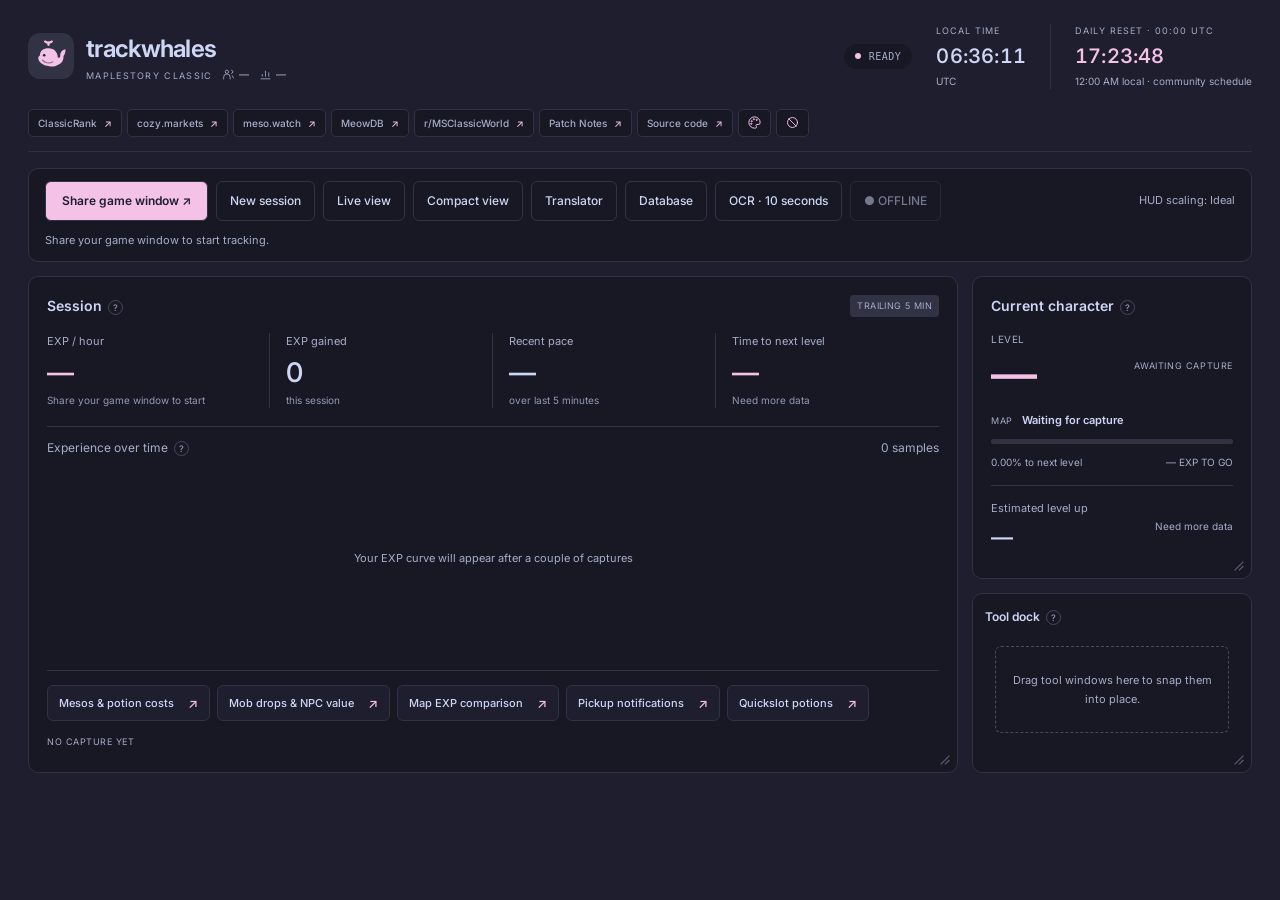
==== commit 54998a70: "Use rendered accent scrollbars and refresh embedded database cache" ====
--- a/index.html
+++ b/index.html
@@ -8078,7 +8078,7 @@
 <div class="quickslot-grid-wrap"><div aria-label="Detected quickslot assignments" class="quickslot-grid" id="quickslotGrid"></div></div>
 <p id="itemsEmpty">Share your game window to see its quickslots here.</p>
 <details class="item-help"><summary>How potion usage is tracked</summary><p>Counts update every 10 seconds. Usage measures observed decreases; refills preserve totals. Moving or replacing stacks can look like use, so reset usage after inventory changes. Rates start after 30 seconds and exclude pauses and long gaps. Unreadable quantities keep the last count; missing digits are never treated as zero. Assignments and totals are saved separately for 8- and 12-slot layouts. New session resets usage for both layouts.</p><p>Stream-card costs are estimates: observed items/hour × mesos/item. Defaults use <a href="https://meowdb.com/msclassic/npc-shops" rel="noopener noreferrer" target="_blank">MeowDB NPC buy prices</a>, checked October 25, 2026. Edit each tracked slot’s price for your shop or Free Market purchase; enter 0 for free items. Unknown prices stay blank. HP + MP items appear separately to avoid counting their cost twice.</p></details>
-</section></div></section><section id="window-database" class="tool-window database-window" role="dialog" aria-labelledby="title-database" hidden><header class="window-bar"><h2 id="title-database">Database</h2><div class="window-actions"><button type="button" class="window-minimize" aria-label="Minimize Database" title="Minimize">−</button><button type="button" class="window-close" aria-label="Close Database" title="Close">×</button></div></header><div class="window-body"><iframe id="databaseFrame" title="Classic World database" data-src="database.html?embedded=1"></iframe></div></section></main>
+</section></div></section><section id="window-database" class="tool-window database-window" role="dialog" aria-labelledby="title-database" hidden><header class="window-bar"><h2 id="title-database">Database</h2><div class="window-actions"><button type="button" class="window-minimize" aria-label="Minimize Database" title="Minimize">−</button><button type="button" class="window-close" aria-label="Close Database" title="Close">×</button></div></header><div class="window-body"><iframe id="databaseFrame" title="Classic World database" data-src="database.html?embedded=1&amp;v=20261106-scrollbar2"></iframe></div></section></main>
 <script>
 MapleApp.mount({document,window,navigator,storage:localStorage,location,
  levelOcr:MapleLevelOcr,hudOcr:MapleHudOcr,hudRegions:MapleHudRegions,localOcr:MapleLocalOcr});
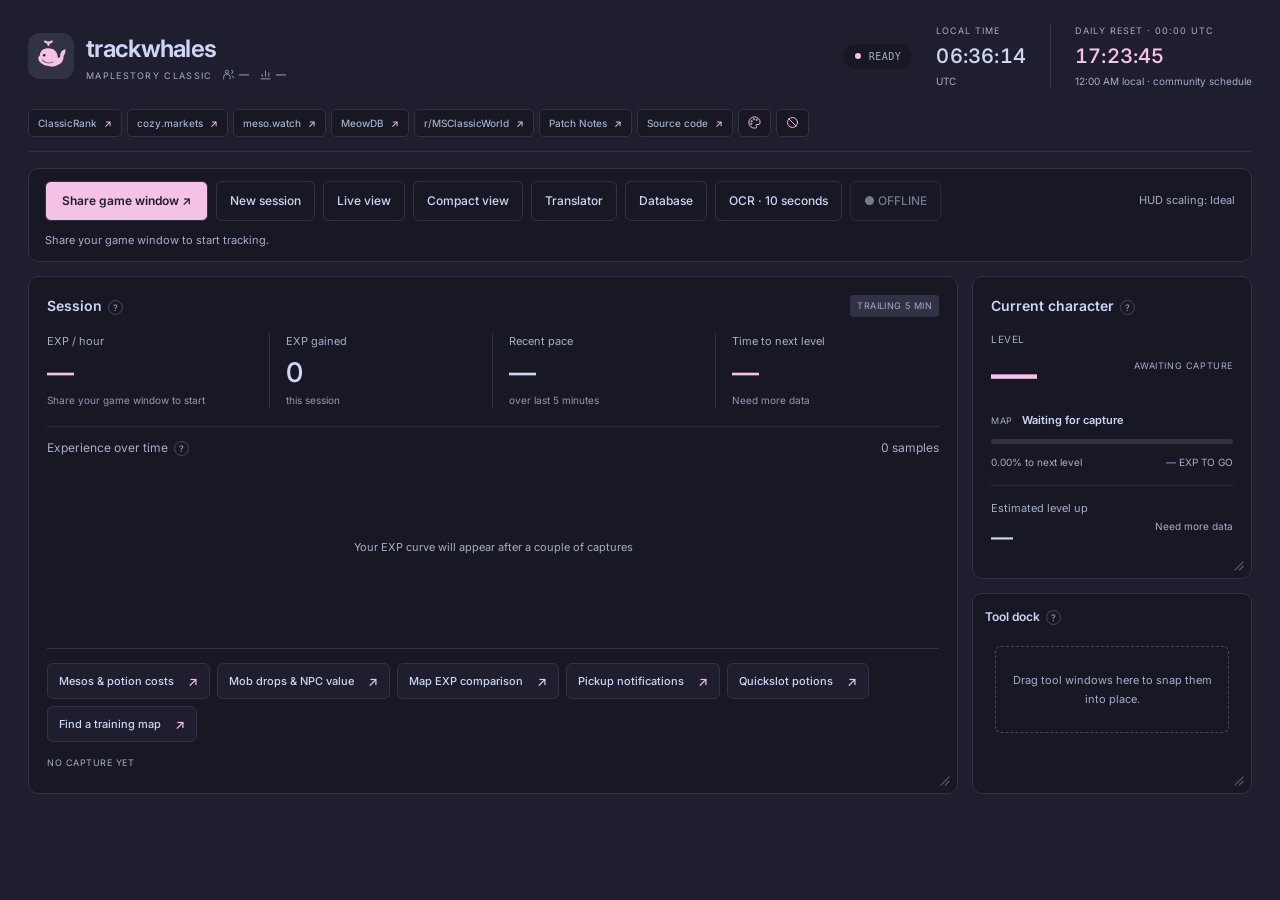
==== commit 94fe04f5: "Update tracker OCR, fix translator loading and session EXP, add training map tool and pickup timing" ====
--- a/index.html
+++ b/index.html
@@ -3612,6 +3612,7 @@
   } = {}) {
     const defaults = {
       samples: [],
+      expStartSample: null,
       mesoSamples: [],
       mesoStartAmount: null,
       mesoStatus: "Searching for the inventory balance automatically",
@@ -3683,6 +3684,17 @@
       if (sample.exp > required(sample.level) && sample.exp >= start)
         sample.exp -= start;
     }
+    // Preserve the initial reading beyond the rolling 240-frame chart buffer.
+    const firstSaved = state.samples?.slice().sort((a, b) => a.t - b.t)[0];
+    if (!state.expStartSample || !Number.isInteger(state.expStartSample.level) || !Number.isFinite(state.expStartSample.exp))
+      state.expStartSample = firstSaved ? { ...firstSaved } : null;
+    function expGain() {
+      const latest = samples().at(-1), first = state.expStartSample;
+      return latest && first ? Math.max(0, totalExp(latest) - totalExp(first)) : 0;
+    }
+    function expGainEstimated() {
+      return Boolean(state.expStartSample?.estimated || samples().at(-1)?.estimated);
+    }
     let inferredLevelPending = null,
       pendingLevel = null,
       pendingLevelFrame = null;
@@ -3718,6 +3730,7 @@
         exp,
         ...(reading.estimated ? { estimated: true, pct: reading.pct } : {}),
       });
+      if (!state.expStartSample) state.expStartSample = { ...state.samples.at(-1) };
       if (state.samples.length > 240) state.samples = state.samples.slice(-240);
       onChange();
       return true;
@@ -3725,6 +3738,7 @@
     function reset() {
       const t = now();
       state.samples = [];
+      state.expStartSample = null;
       state.mesoSamples = [];
       state.dropNotices = [];
       state.mesoStartAmount = null;
@@ -3918,6 +3932,8 @@
       state,
       key,
       samples,
+      expGain,
+      expGainEstimated,
       addMesoSample,
       addDropNotice,
       setMesoStatus,
@@ -3956,26 +3972,30 @@
     onLevelPreview = () => {},
   }) {
     function readExpGlyphs(region, frame, level) {
-      let pixels = cropLevelDigits(region, frame),
+      const x = Math.round(region.x * frame.width),
+        right = x + Math.round(region.w * frame.width),
+        glyphHeight = Math.max(1, Math.round(region.h * frame.height)),
+        maxExtra = Math.min(
+          Math.max(0, frame.width - right),
+          Math.max(16, glyphHeight * 3),
+        ),
+        step = Math.max(2, Math.ceil(glyphHeight * 0.35));
+      let extra = 0,
+        pixels,
+        raw;
+      // Auto regions are intentionally tight. Widen only their right edge as
+      // needed, stopping once OCR sees the closing bracket or reaches a small
+      // glyph-scaled bound. This avoids feeding a visibly clipped percent field
+      // to validation while keeping each read local to the EXP HUD.
+      while (true) {
+        const candidate = {
+          ...region,
+          w: region.w + extra / frame.width,
+        };
+        pixels = cropLevelDigits(candidate, frame);
         raw = hudOcr.recognize(pixels);
-      // A saved/manual box can end just after the percent sign and clip the
-      // thin green closing bracket. Retry with a few source pixels to the
-      // right; the OCR still has to see and recognize the real bracket.
-      if (/\[[\d.?]+%$/.test(raw.text)) {
-        const x = Math.round(region.x * frame.width),
-          right = x + Math.round(region.w * frame.width),
-          extra = Math.min(8, frame.width - right);
-        if (extra > 0) {
-          const extended = cropLevelDigits(
-            { ...region, w: region.w + extra / frame.width },
-            frame,
-          );
-          const extendedReading = hudOcr.recognize(extended);
-          if (extendedReading.text.endsWith("]")) {
-            pixels = extended;
-            raw = extendedReading;
-          }
-        }
+        if (raw.text.trim().endsWith("]") || extra >= maxExtra) break;
+        extra = Math.min(maxExtra, extra + step);
       }
       const result = hudOcr.resolveReading(raw, required(level));
       if (debug) onExpPreview(pixels);
@@ -4299,10 +4319,40 @@
 <!-- DEBUG TOOLS END -->
 <!-- DASHBOARD START -->
 <script>(function (root, factory) {
-  if (typeof module === "object" && module.exports) module.exports = factory(require("./potion-costs"), require("./map-sessions"));
-  else root.MapleDashboard = factory(root.MaplePotionCosts, root.MapleMapSessions);
-})(typeof window === "undefined" ? globalThis : window, function (PotionCosts, MapSessions) {
+  if (typeof module === "object" && module.exports) module.exports = factory(require("./potion-costs"), require("./map-sessions"), require("./quickslot-session"));
+  else root.MapleDashboard = factory(root.MaplePotionCosts, root.MapleMapSessions, root.MapleQuickslotSession);
+})(typeof window === "undefined" ? globalThis : window, function (PotionCosts, MapSessions, QuickslotSession) {
   "use strict";
+  function sessionPotionUsage(storage) {
+    const totals = {
+      hp: 0,
+      mp: 0,
+      both: 0,
+      restocked: 0,
+      configured: false,
+      observed: false,
+    };
+    if (!storage?.getItem || !Array.isArray(QuickslotSession?.STORE_KEYS))
+      return totals;
+    for (const key of QuickslotSession.STORE_KEYS) {
+      let saved;
+      try {
+        saved = JSON.parse(storage.getItem(key) || "null");
+      } catch {}
+      for (const item of Array.isArray(saved?.items) ? saved.items : []) {
+        const group = PotionCosts.catalog[item?.potionType]?.group;
+        if (!["hp", "mp", "both"].includes(group)) continue;
+        totals.configured = true;
+        if (Number.isInteger(item.count) && item.count >= 0)
+          totals.observed = true;
+        if (Number.isFinite(item.used) && item.used >= 0)
+          totals[group] += item.used;
+        if (Number.isFinite(item.restocked) && item.restocked >= 0)
+          totals.restocked += item.restocked;
+      }
+    }
+    return totals;
+  }
   function create({
     document,
     window,
@@ -4351,7 +4401,7 @@
       if (q("#mapName"))
         q("#mapName").textContent = state.mapName || "Waiting for capture";
       const gained =
-        old && latest ? Math.max(0, totalExp(latest) - totalExp(old)) : 0;
+        session.expGain();
       q("#gained").textContent = fmt(gained);
       q("#rate").textContent = rate ? fmt(rate) : "—";
       q("#pace").textContent = rate ? fmt(rate / 12) + " / 5m" : "—";
@@ -4364,9 +4414,10 @@
           q("#rate").textContent = "~" + fmt(rate);
           q("#pace").textContent = "~" + fmt(rate / 12) + " / 5m";
         }
-        if (gained) q("#gained").textContent = "~" + fmt(gained);
+        
         q("#rateHint").textContent = "Estimated from rounded HUD percentages";
       }
+      if (gained && session.expGainEstimated()) q("#gained").textContent = "~" + fmt(gained);
       const mesoSamples = MapSessions.samplesForVisit(
           (state.mesoSamples || []).filter((s) => Number.isSafeInteger(s.amount)),
           activeMapVisit,
@@ -4399,11 +4450,17 @@
         potionState = JSON.parse(storage?.getItem(PotionCosts.KEY) || "{}") || {};
       } catch {}
       const potionMetrics = PotionCosts.metrics(potionState, now),
+        potionUsage = sessionPotionUsage(storage),
+        useText = (value) => potionUsage.observed ? fmt(value) : "—",
         costText = (value) => value === null ? "—" : fmt(value),
         trackedGroups = new Set((potionState.items || []).map((item) => item?.group));
       if (q("#hpPotionCost")) q("#hpPotionCost").textContent = costText(potionMetrics.hp);
       if (q("#mpPotionCost")) q("#mpPotionCost").textContent = costText(potionMetrics.mp);
       if (q("#bothPotionCost")) q("#bothPotionCost").textContent = costText(potionMetrics.both);
+      if (q("#hpPotsUsed")) q("#hpPotsUsed").textContent = useText(potionUsage.hp);
+      if (q("#mpPotsUsed")) q("#mpPotsUsed").textContent = useText(potionUsage.mp);
+      if (q("#bothPotsUsed")) q("#bothPotsUsed").textContent = useText(potionUsage.both);
+      if (q("#potsRestocked")) q("#potsRestocked").textContent = useText(potionUsage.restocked);
       let estimatedGrossMesoRate = null;
       if (
         mesoRate !== null && activeMapVisit && now - activeMapVisit.start >= 300000 &&
@@ -4429,7 +4486,7 @@
       renderDropNotices(now);
       const lvl = state.level,
         req = lvl ? required(lvl) : 0,
-        expIn = latest ? latest.exp || 0 : 0,
+        expIn = allSamples.at(-1)?.exp || 0,
         pct = req ? Math.max(0, Math.min(100, (expIn / req) * 100)) : 0;
       q("#progressFill").style.width = pct + "%";
       q("#percent").textContent = pct.toFixed(2) + "% to next level";
@@ -4487,7 +4544,7 @@
         );
       }
       q("#sampleCount").textContent =
-        ss.length + " sample" + (ss.length === 1 ? "" : "s");
+        allSamples.length + " sample" + (allSamples.length === 1 ? "" : "s");
       q("#liveState").textContent = state.paused
         ? "PAUSED"
         : state.running
@@ -4514,7 +4571,7 @@
             second: "2-digit",
           })
         : "NO CAPTURE YET";
-      draw(ss);
+      draw(allSamples);
       drawLog(ss);
       updateRateHint(ss);
       save();
@@ -5069,7 +5126,7 @@
       isAutomatic: () => q("#autoOcr").checked,
     };
   }
-  return { create };
+  return { create, sessionPotionUsage };
 });
 </script>
 <!-- DASHBOARD END -->
@@ -5636,7 +5693,7 @@
           const job = dropReadQueue.shift(),
             wait = Math.max(
               0,
-              DROP_NOTICE_MIN_INTERVAL_MS - (Date.now() - lastDropReadAt),
+              (getCapture()?.pickupIntervalMs || DROP_NOTICE_MIN_INTERVAL_MS) - (Date.now() - lastDropReadAt),
             );
           if (wait)
             await new Promise((resolve) => setTimeout(resolve, wait));
@@ -6033,7 +6090,7 @@
     now = Date.now,
     timers = { setTimeout, setInterval, clearInterval },
   }) {
-    let refreshMs = 10000, pickupMs = 100;
+    let refreshMs = 10000, pickupMs = 1000;
     const FULL_SCAN_INTERVAL_MS = 10000,
       MAP_HEADER_POLL_INTERVAL_MS = 2000,
       DROP_FEED_POLL_INTERVAL_MS = 1000,
@@ -6472,8 +6529,13 @@
     }
     function setRefreshRate(ms,pickup) {
       if (![1000,2000,5000,10000,20000].includes(ms)) return;
-      refreshMs=ms; pickupMs=Math.max(1000,Math.min(ms,pickup || ms));
+      refreshMs=ms;
+      if ([250,500,1000,2000,5000,10000].includes(pickup)) pickupMs=pickup;
       restartTimers();
+    }
+    function setPickupRefreshRate(ms) {
+      if (![250,500,1000,2000,5000,10000].includes(ms)) return;
+      pickupMs=ms; restartTimers();
     }
     function togglePause() {
       if (!stream) return;
@@ -6492,6 +6554,8 @@
     return {
       connect,
       setRefreshRate,
+      setPickupRefreshRate,
+      get pickupIntervalMs(){return pickupMs;},
       get refreshIntervalMs(){return refreshMs;},
       stop,
       captureFrame,
@@ -8056,21 +8120,21 @@
 body.stream-card{background:var(--bg);min-width:280px}body.stream-card .app{padding:12px;max-width:460px}.stream-panel{background:var(--panel);border:1px solid var(--surface0);border-radius:10px;padding:20px;box-shadow:none;color:var(--text)}.stream-panel header{align-items:center;letter-spacing:0;padding-bottom:18px;border-bottom:1px solid var(--surface0);font-size:10px}.stream-brand{display:inline-flex;align-items:center;gap:7px;font-size:15px;font-weight:600;color:var(--text)!important;letter-spacing:-.4px}.stream-brand svg{color:var(--pink)}#cardStatus{font-size:8px;font-weight:500;letter-spacing:.4px;color:var(--muted);background:var(--surface0);padding:5px 7px;border-radius:4px}.stream-values{margin-top:20px;gap:16px}.stream-values span{font-size:11px;letter-spacing:0;color:var(--muted)}.stream-values strong{font-weight:550;font-size:38px;line-height:1.15;margin-top:8px;color:var(--text)}.stream-values>div:last-child strong{font-size:30px;color:var(--pink)}.stream-progress{height:5px;margin:20px 0 10px;background:var(--surface0)}.stream-progress i{background:var(--pink)}.stream-panel footer{font-size:10px;color:var(--muted)}.stream-map-name{font-size:10px;color:var(--overlay2);margin-top:14px;letter-spacing:0}.stream-metric-heading{border-top:1px solid var(--surface0);padding-top:16px;margin-top:18px;font-size:10px;letter-spacing:0;color:var(--muted)}.stream-metrics-line{gap:0;margin-top:12px}.stream-metrics-line>div{padding:0 12px;background:none;border:0;border-right:1px solid var(--surface0);border-radius:0}.stream-metrics-line>div:first-child{padding-left:0}.stream-metrics-line>div:last-child{border:0;padding-right:0}.stream-metrics-line span{font-size:9px;color:var(--muted)}.stream-metrics-line strong{font-size:17px;font-weight:550;color:var(--text);margin-top:7px}.stream-chart{border-top:1px solid var(--surface0);margin-top:18px;padding-top:16px}.stream-chart-label{font-size:10px;color:var(--muted)}.stream-chart svg{height:90px;margin-top:12px}.stream-chart>span{font-size:9px;color:var(--overlay2)}.stream-chart #cardGraph{stroke:var(--pink)}.stream-panel *{font-family:Inter,'Segoe UI',Arial,sans-serif!important}
 </style><style id="theme-scrollbars">
 html{scrollbar-color:var(--pink) var(--panel);scrollbar-width:thin}*{scrollbar-width:thin;scrollbar-color:var(--pink) var(--panel)}::-webkit-scrollbar{width:9px;height:9px}::-webkit-scrollbar-track{background:var(--panel)}::-webkit-scrollbar-thumb{background:var(--pink);border:2px solid var(--panel);border-radius:8px}::-webkit-scrollbar-thumb:hover{background:var(--pink)}::-webkit-scrollbar-thumb:active{background:var(--mauve)}::-webkit-scrollbar-corner{background:var(--panel)}
-</style><style id="compact-chart-and-loot">.exp-chart{padding:16px 0 4px;margin-bottom:12px}.exp-chart .chart{height:120px}.exp-chart .chart-title{margin-bottom:10px}.loot-stats{display:grid;grid-template-columns:repeat(3,minmax(0,1fr));gap:10px;margin-bottom:16px}.loot-note{font-size:11px;color:var(--muted);line-height:1.65;margin:12px 0}.loot-table-wrap{overflow:auto}.loot-table{width:100%;border-collapse:collapse;font-size:12px;text-align:left}.loot-table th{font-weight:500;font-size:10px;color:var(--muted);white-space:nowrap}.loot-table td,.loot-table th{padding:10px 8px;border-bottom:1px solid var(--line)}.loot-table td:first-child,.loot-table th:first-child{padding-left:0}.loot-table input,.loot-form input{background:var(--bg);color:var(--text);border:1px solid var(--line);padding:8px;border-radius:5px;font:inherit;min-width:0;width:100%;box-sizing:border-box}.loot-table input{width:100px}.loot-form{display:grid;grid-template-columns:minmax(120px,2fr) minmax(65px,.7fr) minmax(90px,1fr) auto;gap:8px;align-items:end;margin-top:16px}.loot-form label{display:flex;flex-direction:column;gap:6px;color:var(--muted);font-size:10px}.loot-form .btn{height:34px}.loot-footer{display:flex;align-items:center;justify-content:space-between;gap:12px;margin-top:14px;font-size:11px;color:var(--muted)}@media(max-width:580px){.exp-chart .chart{height:100px}.loot-form{grid-template-columns:1fr 1fr}.loot-stats{gap:6px}.loot-stats .stat{padding:10px;min-height:80px}.loot-stats .v{font-size:20px}.loot-stats .k{font-size:10px}}</style><script src="etc-catalog.js?v=20261105-ocr3"></script><script src="etc-icons.js?v=20261105-gold1"></script><script src="gold-inventory.js?v=20261105-gold1"></script><script src="loot-tracker.js?v=20261106-remove1"></script><style>.metric-section summary:focus-visible{outline:2px solid var(--pink);outline-offset:5px;border-radius:3px}.exp-chart .line{stroke-width:1.8}.exp-chart .dot{r:2.5}</style><style>.resource-links{flex-wrap:wrap}@media(max-width:580px){.resource-links a{flex:1 1 calc(50% - 6px);box-sizing:border-box}}</style><style id="stream-chart-polish">.stream-chart{position:relative;padding-top:16px}.stream-chart .stream-chart-label{font-size:10px;align-items:center}.stream-chart #cardGraphPeak{color:var(--pink);font-variant-numeric:tabular-nums}.stream-chart .stream-exp-svg{height:104px;margin-top:12px;overflow:visible}.stream-chart svg text{font-family:Inter,'Segoe UI',sans-serif!important;font-size:8px}.stream-chart>span{display:block;min-height:11px;margin-top:5px;text-align:center;font-size:9px;color:var(--overlay1)}.stream-chart.is-empty #cardAxisTop,.stream-chart.is-empty #cardAxisMid{opacity:0}.stream-chart.is-empty>span{position:absolute;top:70px;left:42px;right:0;margin:0;background:color-mix(in srgb,var(--panel) 90%,transparent);padding:4px;pointer-events:none}.stream-chart.is-empty .stream-exp-svg{opacity:.55}</style><style>.loot-section .item-help summary:after{display:none}</style><style>.loot-price-source{display:block;margin-top:4px;font-size:9px;color:var(--muted)}.loot-table td:first-child a{color:var(--text);text-decoration:none}.loot-table td:first-child a:hover{color:var(--pink)}.loot-catalog-credit{font-size:10px}</style><style>.source-code-link{display:inline-flex;align-items:center;justify-content:center;white-space:nowrap;text-decoration:none;color:var(--muted);background:var(--panel);border:1px solid var(--line);border-radius:7px;padding:9px 12px;font-size:12px;font-weight:500}.source-code-link:hover{color:var(--pink);border-color:var(--pink)}.topright{flex-wrap:wrap}.topright .source-code-link{margin-left:auto}@media(max-width:580px){.topright .source-code-link{font-size:11px;padding:8px 10px}}</style><style id="compact-resource-links">nav.resource-links{display:flex;flex-wrap:nowrap;gap:5px;overflow-x:auto;padding-bottom:18px;scrollbar-width:thin}nav.resource-links a{flex:0 0 auto;white-space:nowrap;gap:7px;padding:7px 9px;font-size:10px;line-height:1.2;border-radius:5px}nav.resource-links a span{font-size:10px}@media(max-width:580px){nav.resource-links{flex-wrap:nowrap;gap:4px}nav.resource-links a{flex:0 0 auto;gap:5px;padding:6px 7px;font-size:9px}}</style><style id="scrollbar-compatibility">:root{color-scheme:dark}html,body,*{scrollbar-color:var(--pink) var(--panel);scrollbar-width:thin}@supports selector(::-webkit-scrollbar){html,body,*{scrollbar-color:auto!important;scrollbar-width:auto!important}::-webkit-scrollbar{width:10px!important;height:10px!important}::-webkit-scrollbar-track{background:var(--panel)!important}::-webkit-scrollbar-thumb{background:var(--pink)!important;border:2px solid var(--panel)!important;border-radius:10px!important}::-webkit-scrollbar-thumb:hover{background:var(--pink)!important}::-webkit-scrollbar-thumb:active{background:var(--mauve)!important}::-webkit-scrollbar-corner{background:var(--panel)!important}}</style><style id="compact-dashboard-v2">
+</style><style id="compact-chart-and-loot">.exp-chart{padding:16px 0 4px;margin-bottom:12px}.exp-chart .chart{height:120px}.exp-chart .chart-title{margin-bottom:10px}.loot-stats{display:grid;grid-template-columns:repeat(3,minmax(0,1fr));gap:10px;margin-bottom:16px}.loot-note{font-size:11px;color:var(--muted);line-height:1.65;margin:12px 0}.loot-table-wrap{overflow:auto}.loot-table{width:100%;border-collapse:collapse;font-size:12px;text-align:left}.loot-table th{font-weight:500;font-size:10px;color:var(--muted);white-space:nowrap}.loot-table td,.loot-table th{padding:10px 8px;border-bottom:1px solid var(--line)}.loot-table td:first-child,.loot-table th:first-child{padding-left:0}.loot-table input,.loot-form input{background:var(--bg);color:var(--text);border:1px solid var(--line);padding:8px;border-radius:5px;font:inherit;min-width:0;width:100%;box-sizing:border-box}.loot-table input{width:100px}.loot-form{display:grid;grid-template-columns:minmax(120px,2fr) minmax(65px,.7fr) minmax(90px,1fr) auto;gap:8px;align-items:end;margin-top:16px}.loot-form label{display:flex;flex-direction:column;gap:6px;color:var(--muted);font-size:10px}.loot-form .btn{height:34px}.loot-footer{display:flex;align-items:center;justify-content:space-between;gap:12px;margin-top:14px;font-size:11px;color:var(--muted)}@media(max-width:580px){.exp-chart .chart{height:100px}.loot-form{grid-template-columns:1fr 1fr}.loot-stats{gap:6px}.loot-stats .stat{padding:10px;min-height:80px}.loot-stats .v{font-size:20px}.loot-stats .k{font-size:10px}}</style><script src="etc-catalog.js?v=20261105-ocr3"></script><script src="etc-icons.js?v=20261105-gold1"></script><script src="gold-inventory.js?v=20261105-gold1"></script><script src="loot-tracker.js?v=20261111-pickups1"></script><style>.metric-section summary:focus-visible{outline:2px solid var(--pink);outline-offset:5px;border-radius:3px}.exp-chart .line{stroke-width:1.8}.exp-chart .dot{r:2.5}</style><style>.resource-links{flex-wrap:wrap}@media(max-width:580px){.resource-links a{flex:1 1 calc(50% - 6px);box-sizing:border-box}}</style><style id="stream-chart-polish">.stream-chart{position:relative;padding-top:16px}.stream-chart .stream-chart-label{font-size:10px;align-items:center}.stream-chart #cardGraphPeak{color:var(--pink);font-variant-numeric:tabular-nums}.stream-chart .stream-exp-svg{height:104px;margin-top:12px;overflow:visible}.stream-chart svg text{font-family:Inter,'Segoe UI',sans-serif!important;font-size:8px}.stream-chart>span{display:block;min-height:11px;margin-top:5px;text-align:center;font-size:9px;color:var(--overlay1)}.stream-chart.is-empty #cardAxisTop,.stream-chart.is-empty #cardAxisMid{opacity:0}.stream-chart.is-empty>span{position:absolute;top:70px;left:42px;right:0;margin:0;background:color-mix(in srgb,var(--panel) 90%,transparent);padding:4px;pointer-events:none}.stream-chart.is-empty .stream-exp-svg{opacity:.55}</style><style>.loot-section .item-help summary:after{display:none}</style><style>.loot-price-source{display:block;margin-top:4px;font-size:9px;color:var(--muted)}.loot-table td:first-child a{color:var(--text);text-decoration:none}.loot-table td:first-child a:hover{color:var(--pink)}.loot-catalog-credit{font-size:10px}</style><style>.source-code-link{display:inline-flex;align-items:center;justify-content:center;white-space:nowrap;text-decoration:none;color:var(--muted);background:var(--panel);border:1px solid var(--line);border-radius:7px;padding:9px 12px;font-size:12px;font-weight:500}.source-code-link:hover{color:var(--pink);border-color:var(--pink)}.topright{flex-wrap:wrap}.topright .source-code-link{margin-left:auto}@media(max-width:580px){.topright .source-code-link{font-size:11px;padding:8px 10px}}</style><style id="compact-resource-links">nav.resource-links{display:flex;flex-wrap:nowrap;gap:5px;overflow-x:auto;padding-bottom:18px;scrollbar-width:thin}nav.resource-links a{flex:0 0 auto;white-space:nowrap;gap:7px;padding:7px 9px;font-size:10px;line-height:1.2;border-radius:5px}nav.resource-links a span{font-size:10px}@media(max-width:580px){nav.resource-links{flex-wrap:nowrap;gap:4px}nav.resource-links a{flex:0 0 auto;gap:5px;padding:6px 7px;font-size:9px}}</style><style id="scrollbar-compatibility">:root{color-scheme:dark}html,body,*{scrollbar-color:var(--pink) var(--panel);scrollbar-width:thin}@supports selector(::-webkit-scrollbar){html,body,*{scrollbar-color:auto!important;scrollbar-width:auto!important}::-webkit-scrollbar{width:10px!important;height:10px!important}::-webkit-scrollbar-track{background:var(--panel)!important}::-webkit-scrollbar-thumb{background:var(--pink)!important;border:2px solid var(--panel)!important;border-radius:10px!important}::-webkit-scrollbar-thumb:hover{background:var(--pink)!important}::-webkit-scrollbar-thumb:active{background:var(--mauve)!important}::-webkit-scrollbar-corner{background:var(--panel)!important}}</style><style id="compact-dashboard-v2">
 .app{max-width:1280px;padding:24px 28px 36px}.top{padding-bottom:20px}.resource-links{margin-bottom:16px!important;padding-bottom:14px!important}.grid{gap:14px;grid-template-columns:minmax(0,1fr) 280px}.panel{padding:18px}.panel-head{margin-bottom:16px}.right-col{gap:14px}.tracking-toolbar{padding:12px 16px;gap:10px 16px;margin-bottom:14px}.tracking-toolbar .capture-actions{flex:1}.tracking-toolbar .hud-note{order:1}.tracking-toolbar #trackingStatus{order:3;flex-basis:100%;margin:0;font-size:11px}.tracking-toolbar .source{display:none}.capture-stage{order:2;display:grid;grid-template-columns:minmax(0,1fr) minmax(240px,1fr);gap:18px;align-items:start;flex:0 0 100%;padding-top:12px;border-top:1px solid var(--line)}.capture-stage[hidden],#recentCaptures[hidden]{display:none!important}.capture-stage #sharePreview{width:100%!important;max-height:190px!important;min-height:0;object-fit:contain;border-radius:6px;margin:0!important;display:block}.capture-stage .capture-log{padding:0 0 0 18px;border:0;border-left:1px solid var(--line);border-radius:0;background:transparent;max-height:190px;overflow:auto}.capture-log .log-head{margin-bottom:4px}.capture-log .label{font-size:12px}.capture-log .log-item{padding:7px 0;font-size:10px}.stats{margin-bottom:18px}.stats>.stat{min-height:70px}.v{font-size:27px;margin:9px 0 4px}.exp-chart{padding:12px 0 0;margin-bottom:6px}.exp-chart .chart{height:95px}.exp-chart .chart-title{margin-bottom:6px}.metric-section{padding:12px 0}.level-num{font-size:46px}.level-row{margin-bottom:12px}.level-card .map-name-row{margin:10px 0!important}.eta{margin-top:14px;padding-top:14px}.eta b{font-size:22px}.items-panel{margin-top:14px;padding:14px 18px}.items-panel .panel-head{margin-bottom:8px}.items-panel h2{font-size:13px}.items-panel>p{margin:7px 0;font-size:11px}.items-controls{gap:8px}.items-controls label{display:flex;align-items:center;gap:7px;font-size:11px}.items-controls .btn{font-size:10px;padding:6px 9px}.items-panel .item-help{margin-top:10px;padding-top:9px;font-size:10px}.quickslot-grid-wrap{margin-top:12px}.quickslot-grid{grid-template-columns:repeat(auto-fit,minmax(125px,1fr))!important;gap:7px;min-width:0}.quickslot-card{padding:9px;border-radius:7px}.quickslot-card-head{font-size:10px;margin-bottom:7px}.quickslot-card canvas{width:28px;height:28px;border-radius:4px}.quickslot-card select{font-size:10px;padding:6px}.quickslot-price{font-size:9px;margin-top:7px}.quickslot-price input{font-size:11px;padding:5px;margin-top:3px}.quickslot-price small{font-size:8px}.quickslot-count{font-size:13px;margin-top:7px}.quickslot-usage,.quickslot-status{font-size:9px;margin-top:3px;line-height:1.4}.loot-mode{display:flex;align-items:center;gap:8px;margin-bottom:8px;font-size:12px;color:var(--text)}#lootModeStatus{font-size:11px;color:var(--muted);margin:0 0 14px}.loot-note{font-size:10px;margin:8px 0}.loot-table td,.loot-table th{padding:8px 6px}.loot-stats{gap:8px;margin-bottom:10px}.loot-form{margin-top:12px}.loot-manual[hidden]{display:none!important}#lootEmpty{font-size:11px;color:var(--muted);margin:12px 0}.loot-catalog-credit{font-size:9px}.loot-footer{margin-top:10px;font-size:10px}
 input[type="checkbox"]{appearance:none;-webkit-appearance:none;display:inline-block;position:relative;flex:0 0 14px;width:14px;height:14px;min-width:14px;vertical-align:middle;margin:0 3px 0 0;border:1px solid var(--surface2);border-radius:4px;background:var(--panel);cursor:pointer;transition:background .15s,border-color .15s}input[type="checkbox"]:checked{background:var(--pink);border-color:var(--pink)}input[type="checkbox"]:checked:after{content:'';display:block;position:absolute;left:4px;top:1px;width:4px;height:7px;border:solid var(--bg);border-width:0 2px 2px 0;transform:rotate(45deg)}input[type="checkbox"]:focus-visible{outline:2px solid var(--mauve);outline-offset:3px}input[type="checkbox"]:disabled{opacity:.4;cursor:not-allowed}
 .help-tip{position:relative;display:inline-flex;align-items:center;justify-content:center;width:15px;height:15px;padding:0;margin:0 0 0 6px;flex:0 0 15px;border:1px solid var(--surface1);border-radius:50%;background:transparent;color:var(--overlay2);font:500 9px Inter,'Segoe UI',sans-serif;vertical-align:middle;cursor:help;text-transform:none;letter-spacing:0}.help-tip:hover,.help-tip:focus-visible{border-color:var(--pink);color:var(--pink);outline:none}.help-tip .tip-content{position:absolute;bottom:calc(100% + 9px);left:-10px;z-index:30;display:none;width:220px;max-width:65vw;padding:9px 11px;border:1px solid var(--surface1);border-radius:7px;background:var(--surface0);color:var(--text);box-shadow:0 5px 18px color-mix(in srgb,var(--crust) 40%,transparent);font:400 11px/1.6 Inter,'Segoe UI',sans-serif;text-align:left;white-space:normal;pointer-events:none}.help-tip:hover .tip-content,.help-tip:focus .tip-content{display:block}.metric-section>summary .help-tip{margin-right:auto}.metric-section>summary{gap:0}.panel-head .help-tip .tip-content{left:auto;right:-10px}.label .help-tip .tip-content{left:0;right:auto}
 @media(min-width:1100px){.quickslot-grid{grid-template-columns:repeat(6,minmax(0,1fr))!important}}@media(max-width:820px){.grid{grid-template-columns:1fr}.right-col{display:block!important}.right-col .level-card{display:grid;grid-template-columns:1fr 1fr;gap:8px 20px}.level-card .panel-head{grid-column:1/-1;margin-bottom:0}.level-card .level-row{grid-row:2/5;margin:0}.level-card .map-name-row{margin:0!important}.level-card .eta{grid-column:1/-1;padding-top:10px;margin-top:0}.capture-stage{gap:12px;grid-template-columns:minmax(0,1fr) minmax(210px,1fr)}.capture-stage .capture-log{padding-left:12px}}@media(max-width:580px){.app{padding:16px 12px 28px}.panel{padding:14px}.tracking-toolbar{padding:12px}.capture-stage{grid-template-columns:1fr;gap:12px}.capture-stage .capture-log{max-height:145px;border-left:0;padding-left:0;border-top:1px solid var(--line);padding-top:10px}.capture-stage #sharePreview{max-height:150px!important}.stats{gap:16px 0}.v{font-size:25px}.exp-chart .chart{height:85px}.items-panel{padding:12px 14px}.quickslot-grid{grid-template-columns:repeat(2,minmax(0,1fr))!important}.loot-form{grid-template-columns:1fr 1fr}.right-col .level-card{padding:14px}.loot-stats .v{font-size:20px}}
-</style><link href="favicon.svg" rel="icon" type="image/svg+xml"/><style>.right-col #quickslotItems{margin:0;padding:14px}.right-col .quickslot-grid{grid-template-columns:repeat(2,minmax(0,1fr))!important;gap:6px}.right-col .quickslot-card{padding:7px}.right-col .quickslot-card-head{margin-bottom:4px}.right-col .quickslot-card canvas{width:24px;height:24px}.right-col .quickslot-card select{padding:4px;font-size:9px}.right-col .quickslot-card:has(option[value=""]:checked) .quickslot-count,.right-col .quickslot-card:has(option[value=""]:checked) .quickslot-status,.right-col .quickslot-card:has(option[value=""]:checked) .quickslot-usage{display:none}.right-col .items-controls{gap:6px}.right-col .items-controls label{flex-basis:100%}.right-col .items-controls .btn{font-size:9px;padding:5px 7px}.right-col #itemTrackingState,.right-col #itemsEmpty{font-size:10px}.right-col .quickslot-grid-wrap{margin-top:8px}.right-col .items-panel .item-help{font-size:9px}@media(max-width:820px){.right-col{display:grid!important;grid-template-columns:1fr 1fr;gap:14px}.right-col .level-card{display:block}.right-col #quickslotItems{min-width:0}}@media(max-width:580px){.right-col{display:flex!important}.right-col #quickslotItems{width:100%}}</style><style id="tool-window-theme">.tool-launchers{display:flex;flex-wrap:wrap;gap:7px;border-top:1px solid var(--line);padding-top:14px;margin-top:10px}.tool-launcher{display:inline-flex;align-items:center;justify-content:space-between;gap:14px;padding:9px 11px;background:var(--bg);border:1px solid var(--surface0);border-radius:6px;color:var(--text);font:500 11px Inter,'Segoe UI',sans-serif;cursor:pointer}.tool-launcher span{color:var(--pink);font-size:13px}.tool-launcher[aria-expanded="true"]{border-color:color-mix(in srgb,var(--pink) 40%,transparent);color:var(--pink)}.tool-launcher:hover{background:var(--surface0)}.tool-window{position:fixed;left:50%;top:12vh;transform:translateX(-50%);width:min(740px,calc(100vw - 28px));max-height:80vh;background:var(--panel);color:var(--text);border:1px solid var(--surface1);border-radius:10px;box-shadow:0 18px 60px color-mix(in srgb,var(--crust) 60%,transparent);z-index:100;padding:0;overflow:visible}.tool-window[hidden]{display:none!important}.window-bar{display:flex;align-items:center;gap:10px;padding:12px 16px;border-bottom:1px solid var(--surface0);cursor:move;touch-action:none;user-select:none}.window-bar h2{font-size:13px;font-weight:600;margin:0;display:flex;align-items:center}.window-actions{display:flex;gap:6px;margin-left:auto}.window-actions button{display:grid;place-items:center;width:26px;height:24px;background:var(--bg);border:1px solid var(--surface0);border-radius:5px;color:var(--muted);font-size:16px;cursor:pointer}.window-actions button:hover{color:var(--pink);border-color:color-mix(in srgb,var(--pink) 40%,transparent)}.window-body{max-height:calc(80vh - 51px);overflow:auto;padding:16px}.window-body>.chart-wrap{padding-top:0!important}.window-body #quickslotItems{margin:0;padding:0;border:0;background:transparent}.window-body .quickslot-grid{grid-template-columns:repeat(4,minmax(0,1fr))!important;min-width:0;gap:8px}.window-body .items-panel>.panel-head{display:none}.window-body .quickslot-card{padding:8px}.window-body .quickslot-card canvas{width:28px;height:28px}.window-body .items-controls{margin-bottom:10px}.window-body .help-tip .tip-content{bottom:auto;top:calc(100% + 8px)}.window-bar .help-tip .tip-content{top:calc(100% + 12px);bottom:auto;left:0}.session-panel .foot{margin-top:14px}.session-panel .exp-chart{margin-bottom:4px}@media(max-width:580px){.tool-launchers{gap:6px}.tool-launcher{flex:1 1 calc(50% - 6px);font-size:10px;padding:9px}.tool-window{top:8vh;max-height:86vh;width:calc(100vw - 16px)}.window-body{padding:12px;max-height:calc(86vh - 49px)}.window-body .quickslot-grid{grid-template-columns:repeat(2,minmax(0,1fr))!important}.window-bar{padding:10px 12px}}</style><link href="theme-palette.css?v=20261106-accents1" rel="stylesheet"/><script src="character-name.js?v=20261105-name1"></script><link rel="stylesheet" href="experience.css?v=20261106-clock1"><script src="experience.js?v=20261106-order1"></script><script src="effects.js?v=20261105-compactsync1"></script><script src="help-tooltips.js?v=20261105-effects1"></script><link rel="stylesheet" href="effects.css?v=20261105-toolbar1"><link rel="stylesheet" href="workspace.css?v=20261106-database1"><script src="level-up.js?v=20261105-levelup1"></script><script src="translator-launcher.js?v=20261106-1"></script><script src="database-launcher.js?v=20261106-window1"></script></head>
+</style><link href="favicon.svg" rel="icon" type="image/svg+xml"/><style>.right-col #quickslotItems{margin:0;padding:14px}.right-col .quickslot-grid{grid-template-columns:repeat(2,minmax(0,1fr))!important;gap:6px}.right-col .quickslot-card{padding:7px}.right-col .quickslot-card-head{margin-bottom:4px}.right-col .quickslot-card canvas{width:24px;height:24px}.right-col .quickslot-card select{padding:4px;font-size:9px}.right-col .quickslot-card:has(option[value=""]:checked) .quickslot-count,.right-col .quickslot-card:has(option[value=""]:checked) .quickslot-status,.right-col .quickslot-card:has(option[value=""]:checked) .quickslot-usage{display:none}.right-col .items-controls{gap:6px}.right-col .items-controls label{flex-basis:100%}.right-col .items-controls .btn{font-size:9px;padding:5px 7px}.right-col #itemTrackingState,.right-col #itemsEmpty{font-size:10px}.right-col .quickslot-grid-wrap{margin-top:8px}.right-col .items-panel .item-help{font-size:9px}@media(max-width:820px){.right-col{display:grid!important;grid-template-columns:1fr 1fr;gap:14px}.right-col .level-card{display:block}.right-col #quickslotItems{min-width:0}}@media(max-width:580px){.right-col{display:flex!important}.right-col #quickslotItems{width:100%}}</style><style id="tool-window-theme">.tool-launchers{display:flex;flex-wrap:wrap;gap:7px;border-top:1px solid var(--line);padding-top:14px;margin-top:10px}.tool-launcher{display:inline-flex;align-items:center;justify-content:space-between;gap:14px;padding:9px 11px;background:var(--bg);border:1px solid var(--surface0);border-radius:6px;color:var(--text);font:500 11px Inter,'Segoe UI',sans-serif;cursor:pointer}.tool-launcher span{color:var(--pink);font-size:13px}.tool-launcher[aria-expanded="true"]{border-color:color-mix(in srgb,var(--pink) 40%,transparent);color:var(--pink)}.tool-launcher:hover{background:var(--surface0)}.tool-window{position:fixed;left:50%;top:12vh;transform:translateX(-50%);width:min(740px,calc(100vw - 28px));max-height:80vh;background:var(--panel);color:var(--text);border:1px solid var(--surface1);border-radius:10px;box-shadow:0 18px 60px color-mix(in srgb,var(--crust) 60%,transparent);z-index:100;padding:0;overflow:visible}.tool-window[hidden]{display:none!important}.window-bar{display:flex;align-items:center;gap:10px;padding:12px 16px;border-bottom:1px solid var(--surface0);cursor:move;touch-action:none;user-select:none}.window-bar h2{font-size:13px;font-weight:600;margin:0;display:flex;align-items:center}.window-actions{display:flex;gap:6px;margin-left:auto}.window-actions button{display:grid;place-items:center;width:26px;height:24px;background:var(--bg);border:1px solid var(--surface0);border-radius:5px;color:var(--muted);font-size:16px;cursor:pointer}.window-actions button:hover{color:var(--pink);border-color:color-mix(in srgb,var(--pink) 40%,transparent)}.window-body{max-height:calc(80vh - 51px);overflow:auto;padding:16px}.window-body>.chart-wrap{padding-top:0!important}.window-body #quickslotItems{margin:0;padding:0;border:0;background:transparent}.window-body .quickslot-grid{grid-template-columns:repeat(4,minmax(0,1fr))!important;min-width:0;gap:8px}.window-body .items-panel>.panel-head{display:none}.window-body .quickslot-card{padding:8px}.window-body .quickslot-card canvas{width:28px;height:28px}.window-body .items-controls{margin-bottom:10px}.window-body .help-tip .tip-content{bottom:auto;top:calc(100% + 8px)}.window-bar .help-tip .tip-content{top:calc(100% + 12px);bottom:auto;left:0}.session-panel .foot{margin-top:14px}.session-panel .exp-chart{margin-bottom:4px}@media(max-width:580px){.tool-launchers{gap:6px}.tool-launcher{flex:1 1 calc(50% - 6px);font-size:10px;padding:9px}.tool-window{top:8vh;max-height:86vh;width:calc(100vw - 16px)}.window-body{padding:12px;max-height:calc(86vh - 49px)}.window-body .quickslot-grid{grid-template-columns:repeat(2,minmax(0,1fr))!important}.window-bar{padding:10px 12px}}</style><link href="theme-palette.css?v=20261106-accents1" rel="stylesheet"/><script src="character-name.js?v=20261105-name1"></script><link rel="stylesheet" href="experience.css?v=20261106-clock1"><script src="experience.js?v=20261111-20261106-order1"></script><script src="effects.js?v=20261105-compactsync1"></script><script src="help-tooltips.js?v=20261105-effects1"></script><link rel="stylesheet" href="effects.css?v=20261105-toolbar1"><link rel="stylesheet" href="workspace.css?v=20261111-20261106-database1"><script src="level-up.js?v=20261105-levelup1"></script><script src="translator-launcher.js?v=20261106-1"></script><script src="database-launcher.js?v=20261111-20261106-window1"></script></head>
 <body><main class="app">
 <header class="top"><div class="brand"><div class="mark"><svg aria-label="trackwhales whale" height="34" role="img" viewbox="0 0 40 40" width="34" xmlns="http://www.w3.org/2000/svg"><path d="M7 19c0-5 4-8 10-8 7 0 11 5 11 11 3 0 5-2 6-5 2 5 0 11-5 13-3 2-7 3-11 2C10 31 5 27 5 22c0-1 1-2 2-3Z" fill="currentColor"></path><path d="M31 22c-1-5 1-9 6-10 0 5-1 8-6 10Z" fill="currentColor"></path><path d="M17 7V4m0 1-4-2m4 2 4-2" fill="none" stroke="currentColor" stroke-linecap="round" stroke-width="2.5"></path><circle cx="12" cy="19" fill="var(--bg)" r="1.5"></circle><path d="M10 25c3 3 8 4 12 2" fill="none" opacity=".5" stroke="var(--bg)" stroke-linecap="round" stroke-width="1.4"></path></svg></div><div><strong>trackwhales</strong><span>MAPLESTORY CLASSIC</span></div></div><div class="topright"><span class="live-pill"><i></i><span id="liveState">READY</span></span><div class="clock-block"><span>LOCAL TIME</span><b id="localClock">--:--:--</b><small id="localZone"></small></div><a class="clock-block reset-block" href="https://maplequesttracker.com/app/" rel="noopener" target="_blank" title="00:00 UTC · community tracker schedule"><span>DAILY RESET · 00:00 UTC</span><b id="resetCountdown">--:--:--</b><small id="resetLocal"></small></a><span class="subtle visit-time">MAP VISIT · <span id="sessionTime">00:00:00</span></span></div></header><nav aria-label="MapleStory resources" class="resource-links"><a href="https://classicrank.com/" rel="noopener noreferrer" target="_blank">ClassicRank <span aria-hidden="true">↗</span></a><a href="https://cozy.markets/" rel="noopener noreferrer" target="_blank">cozy.markets <span aria-hidden="true">↗</span></a><a href="https://meso.watch/" rel="noopener noreferrer" target="_blank">meso.watch <span aria-hidden="true">↗</span></a><a href="https://meowdb.com/msclassic" rel="noopener noreferrer" target="_blank">MeowDB <span aria-hidden="true">↗</span></a><a href="https://www.reddit.com/r/MSClassicWorld/" rel="noopener noreferrer" target="_blank">r/MSClassicWorld <span aria-hidden="true">↗</span></a><a href="https://www.nexon.com/maplestory/news/all?page=1&amp;gameVersion=mscw" rel="noopener noreferrer" target="_blank">Patch Notes <span aria-hidden="true">↗</span></a><a href="https://github.com/r5u/trackwhales" rel="noopener noreferrer" target="_blank">Source code <span aria-hidden="true">↗</span></a></nav><section class="panel setup tracking-toolbar"><p class="hud-note" role="note">HUD scaling: Ideal</p><div class="capture-actions"><button class="btn" id="shareGameBtn" style="background:var(--lime);color:var(--bg);font-weight:800">Share game window ↗</button><button class="btn hidden" id="stopSharingBtn">Stop sharing</button><button aria-pressed="false" class="btn hidden" id="pauseSessionBtn">Pause session</button><button class="btn" id="newSessionBtn">New session</button><button class="btn" id="streamCardBtn">Compact view</button></div><p aria-live="polite" class="tracking-summary" id="trackingStatus" role="status">Share your game window to start tracking.</p><div class="source"><span>Capture connection</span><b id="sourceState">CHECKING…</b></div><div class="btn-row"><button class="btn" id="sampleBtn">Add sample</button></div><div class="notice" id="notice"></div><div class="capture-stage" hidden="" id="captureStage"><video class="hidden" id="sharePreview" muted="" playsinline="" style="width:100%;max-height:160px;object-fit:contain;border-radius:8px;margin-bottom:12px"></video><div class="panel capture-log" hidden="" id="recentCaptures"><div class="log-head"><span class="label">Recent captures</span><button class="btn" id="manualBtn" style="padding:5px 8px">Manual entry</button></div><div class="log-list" id="logList"><div class="log-item"><span>—</span><b>No captures yet</b><span>—</span></div></div></div></div></section>
 <div class="grid"><section class="panel session-panel"><div class="panel-head"><span class="label">Session<button aria-label="Help: Session" class="help-tip" type="button">?<span class="tip-content" role="tooltip">EXP statistics for the current map visit. Rates use recent readings and exclude map transitions.</span></button></span><span class="tag" id="windowLabel">TRAILING 5 MIN</span></div>
-<div class="stats"><div class="stat"><div class="k">EXP / hour</div><div class="v lime" id="rate">—</div><div class="hint" id="rateHint">Waiting for samples</div></div><div class="stat"><div class="k">EXP gained</div><div class="v" id="gained">0</div><div class="hint">this session</div></div><div class="stat"><div class="k">Recent pace</div><div class="v" id="pace">—</div><div class="hint">over last 5 minutes</div></div><div class="stat"><div class="k">Time to next level</div><div class="v lime" id="nextLevelEta">—</div><div class="hint" id="nextLevelEtaHint">Need more data</div></div></div><div class="chart-wrap exp-chart"><div class="chart-title"><span>Experience over time<button aria-label="Help: Experience over time" class="help-tip" type="button">?<span class="tip-content" role="tooltip">A compact history of captured EXP readings. More captures reveal your session trend.</span></button></span><span id="sampleCount">0 samples</span></div><svg aria-label="Experience chart" class="chart" id="chart" preserveaspectratio="none" viewbox="0 0 700 170"><defs><lineargradient id="fill" x1="0" x2="0" y1="0" y2="1"><stop offset="0" stop-color="var(--pink)" stop-opacity=".2"></stop><stop offset="1" stop-color="var(--pink)" stop-opacity="0"></stop></lineargradient></defs><g id="chartContent"></g></svg></div><nav aria-label="Tracker tools" class="tool-launchers"><button aria-controls="window-mesos" aria-expanded="false" class="tool-launcher" data-open-window="window-mesos" type="button">Mesos &amp; potion costs<span aria-hidden="true">↗</span></button><button aria-controls="window-drops" aria-expanded="false" class="tool-launcher" data-open-window="window-drops" type="button">Mob drops &amp; NPC value<span aria-hidden="true">↗</span></button><button aria-controls="window-maps" aria-expanded="false" class="tool-launcher" data-open-window="window-maps" type="button">Map EXP comparison<span aria-hidden="true">↗</span></button><button aria-controls="window-pickups" aria-expanded="false" class="tool-launcher" data-open-window="window-pickups" type="button">Pickup notifications<span aria-hidden="true">↗</span></button><button aria-controls="window-potions" aria-expanded="false" class="tool-launcher" data-open-window="window-potions" type="button">Quickslot potions<span aria-hidden="true">↗</span></button></nav>
+<div class="stats"><div class="stat"><div class="k">EXP / hour</div><div class="v lime" id="rate">—</div><div class="hint" id="rateHint">Waiting for samples</div></div><div class="stat"><div class="k">EXP gained</div><div class="v" id="gained">0</div><div class="hint">this session</div></div><div class="stat"><div class="k">Recent pace</div><div class="v" id="pace">—</div><div class="hint">over last 5 minutes</div></div><div class="stat"><div class="k">Time to next level</div><div class="v lime" id="nextLevelEta">—</div><div class="hint" id="nextLevelEtaHint">Need more data</div></div></div><div class="chart-wrap exp-chart"><div class="chart-title"><span>Experience over time<button aria-label="Help: Experience over time" class="help-tip" type="button">?<span class="tip-content" role="tooltip">A compact history of captured EXP readings. More captures reveal your session trend.</span></button></span><span id="sampleCount">0 samples</span></div><svg aria-label="Experience chart" class="chart" id="chart" preserveaspectratio="none" viewbox="0 0 700 170"><defs><lineargradient id="fill" x1="0" x2="0" y1="0" y2="1"><stop offset="0" stop-color="var(--pink)" stop-opacity=".2"></stop><stop offset="1" stop-color="var(--pink)" stop-opacity="0"></stop></lineargradient></defs><g id="chartContent"></g></svg></div><nav aria-label="Tracker tools" class="tool-launchers"><button aria-controls="window-mesos" aria-expanded="false" class="tool-launcher" data-open-window="window-mesos" type="button">Mesos &amp; potion costs<span aria-hidden="true">↗</span></button><button aria-controls="window-drops" aria-expanded="false" class="tool-launcher" data-open-window="window-drops" type="button">Mob drops &amp; NPC value<span aria-hidden="true">↗</span></button><button aria-controls="window-maps" aria-expanded="false" class="tool-launcher" data-open-window="window-maps" type="button">Map EXP comparison<span aria-hidden="true">↗</span></button><button aria-controls="window-pickups" aria-expanded="false" class="tool-launcher" data-open-window="window-pickups" type="button">Pickup notifications<span aria-hidden="true">↗</span></button><button aria-controls="window-potions" aria-expanded="false" class="tool-launcher" data-open-window="window-potions" type="button">Quickslot potions<span aria-hidden="true">↗</span></button><button aria-controls="window-training" aria-expanded="false" class="tool-launcher" data-open-window="window-training" type="button">Find a training map<span aria-hidden="true">↗</span></button></nav>
 <div class="chart-wrap capture-debug" style="margin-top:12px;padding:10px"><div class="chart-title" style="margin:0 6px 8px"><span>Latest game capture</span><span id="frameStatus">WAITING FOR SHARING</span></div><div class="calibration-tools"><button id="pickLevel">Select level</button><button id="pickExp">Select EXP readout</button><button id="pickMeso">Select meso amount</button><button id="clearMeso">Clear meso region</button><button id="clearRegions">Reset auto regions</button><span class="region-status" id="regionStatus">Searching for the level tiles and EXP readout once a capture arrives.</span></div><div class="ocr-tools"><button id="readFrame">Read frame</button><label><input checked="" id="autoOcr" type="checkbox"/> Read new frames automatically</label></div><div class="ocr-tools"><button class="btn" disabled="" id="downloadCurrentFrame">Download current screenshot</button><label><input checked="" id="debugDownloads" type="checkbox"/> Download rejected screenshots and pickup crops</label></div><p class="subtle" id="debugDownloadStatus" style="font-size:10px">In debug mode, failed item-line OCR saves the exact pickup crop to Downloads. Known EXP/meso notices are ignored. Uncheck downloads to stop automatic files; filenames include the OCR failure reason.</p><div class="ocr-output" id="ocrOutput">Waiting for a game capture. Text recognition runs locally in your browser.</div><div class="crop-preview-grid" id="cropPreviewGrid"><div><label>LEVEL OCR INPUT</label><img alt="Exact level crop used by OCR" id="levelCropPreview"/><small id="levelCropPreviewStatus">Waiting for a crop</small></div><div><label>EXP OCR INPUT</label><img alt="Exact EXP crop used by OCR" id="expCropPreview"/><small id="expCropPreviewStatus">Waiting for a crop</small></div><div><label>MESO AMOUNT INPUT</label><img alt="Exact meso amount crop used by OCR" id="mesoCropPreview"/><small id="mesoCropPreviewStatus">Waiting for a crop</small></div><div><label>MAP NAME OCR INPUT</label><img alt="Exact map-name OCR input" id="mapCropPreview"/><small id="mapCropPreviewStatus">Waiting for a crop</small></div></div><div class="frame-stage" id="frameStage"><img alt="Latest shared game window" id="latestFrame"/><canvas id="frameCanvas"></canvas></div><div class="subtle" id="frameEmpty" style="padding:34px;text-align:center;font-size:11px">Share MapleStory to see a frame here.</div></div>
 <div class="foot"><span id="lastSample">NO CAPTURE YET</span></div></section>
 <div class="right-col"><section class="panel level-card"><div class="panel-head"><span class="label"><span id="characterNameHeading">Current character</span><button aria-label="Help: Current character" class="help-tip" type="button">?<span class="tip-content" role="tooltip">Level, EXP progress and estimated level-up time from the shared game window.</span></button></span></div><div class="level-row"><div><div class="level-name">LEVEL</div><div class="level-num" id="level">—</div></div><div class="level-name" id="classLabel">AWAITING CAPTURE</div></div><div class="map-name-row" style="display:flex;align-items:baseline;gap:9px;margin:8px 0 4px;font-size:11px"><span class="level-name" style="font-size:9px">MAP</span><b id="mapName" style="font-weight:600;overflow:hidden;text-overflow:ellipsis;white-space:nowrap;color:var(--text)">Waiting for capture</b></div><div class="progress"><span id="progressFill" style="width:0%"></span></div><div class="progress-meta"><span id="percent">0.00% to next level</span><span id="remaining">— EXP TO GO</span></div><div class="eta"><div><span>Estimated level up</span><br/><b id="eta">—</b></div><span id="etaNote">Need more data</span></div></section>
 </div></div>
-<section aria-labelledby="title-mesos" class="tool-window" hidden="" id="window-mesos" role="dialog"><header class="window-bar"><h2 id="title-mesos">Mesos &amp; potion costs<button aria-label="Help: Mesos &amp; potion costs" class="help-tip" type="button">?<span class="tip-content" role="tooltip">Keep the inventory balance visible. Potion costs use the quickslot assignments below.</span></button></h2><div class="window-actions"><button aria-label="Minimize Mesos &amp; potion costs" class="window-minimize" title="Minimize" type="button">−</button><button aria-label="Close Mesos &amp; potion costs" class="window-close" title="Close" type="button">×</button></div></header><div class="window-body"><div class="chart-wrap" style="margin-bottom:24px"><div class="chart-title"><span>Mesos</span><button class="btn" id="setMesoRegion" style="padding:5px 8px">Adjust manually</button><span id="mesoHint" role="status">Keep your inventory visible.</span></div><div style="display:grid;grid-template-columns:repeat(auto-fit,minmax(120px,1fr));gap:10px"><div class="stat" style="min-height:92px"><div class="k">Current total</div><div class="v" id="mesoAmount">—</div></div><div class="stat" style="min-height:92px"><div class="k">Net change</div><div class="v" id="mesoNet">—</div><div class="hint">this session</div></div><div class="stat" style="min-height:92px"><div class="k">Meso balance change / hour</div><div class="v lime" id="mesoRate">—</div><div class="hint">trailing 5 minutes</div></div><div class="stat" style="min-height:92px"><div class="k">Estimated gross mesos / hour</div><div class="v lime" id="estimatedGrossMesoRate">—</div><div class="hint">balance change + tracked potion costs · trailing 5 minutes</div></div></div><div class="chart-title" style="margin:18px 0 10px"><span>Estimated potion costs · trailing 5 minutes</span></div><div style="display:grid;grid-template-columns:repeat(auto-fit,minmax(120px,1fr));gap:10px"><div class="stat" style="min-height:82px"><div class="k">HP potion cost / hour</div><div class="v" id="hpPotionCost">—</div></div><div class="stat" style="min-height:82px"><div class="k">MP potion cost / hour</div><div class="v" id="mpPotionCost">—</div></div><div class="stat" style="min-height:82px"><div class="k">HP + MP potion cost / hour</div><div class="v" id="bothPotionCost">—</div></div></div></div></div></section><section aria-labelledby="title-drops" class="tool-window loot-section" hidden="" id="window-drops" role="dialog"><header class="window-bar"><h2 id="title-drops">Mob drops &amp; NPC value<button aria-label="Help: Mob drops &amp; NPC value" class="help-tip" type="button">?<span class="tip-content" role="tooltip">Automatic mode adds item names and quantities from detected pickup notifications and looks up MeowDB NPC sell prices.</span></button></h2><div class="window-actions"><button aria-label="Minimize Mob drops &amp; NPC value" class="window-minimize" title="Minimize" type="button">−</button><button aria-label="Close Mob drops &amp; NPC value" class="window-close" title="Close" type="button">×</button></div></header><div class="window-body"><div class="chart-wrap"><div class="loot-mode"><label><input checked="" id="lootAutoDetect" type="checkbox"/> Automatic pickup detection</label><button aria-label="Help: automatic detection" class="help-tip" type="button">?<span class="tip-content" role="tooltip">Checked: detected pickups are added automatically. Uncheck to enter drops manually. Switching modes keeps existing totals.</span></button></div><p aria-live="polite" id="lootModeStatus" role="status"></p><p class="loot-note" id="inventoryDropStatus">Watching highlighted inventory stacks and pickup notifications</p><div class="loot-stats"><div class="stat"><div class="k">Items collected</div><div class="v" id="lootCount">0</div></div><div class="stat"><div class="k">NPC value · mesos</div><div class="v lime" id="lootTotal">0</div></div><div class="stat"><div class="k">NPC value / hour</div><div class="v" id="lootRate">—</div></div></div><p class="loot-note">Detected ETC pickups automatically use MeowDB NPC sell-back prices. Edit a price to override it; clear the field to restore the automatic price.</p><p class="loot-note loot-catalog-credit"><a href="https://meowdb.com/msclassic/item-db/etc" rel="noopener noreferrer" target="_blank">MeowDB ETC catalogue</a> · 338 entries · checked Nov 5, 2026. Saved snapshot, not live market prices. Unknown or conflicting matches stay unpriced.</p><p class="loot-note">Gold-border mode uses the first confirmed count as a baseline, then adds increases. Keep the inventory visible. Notifications are used when no recognized highlighted stack is visible.</p><div class="loot-table-wrap"><table class="loot-table"><thead><tr><th>Item</th><th>Qty</th><th>NPC price / item</th><th>Value</th></tr></thead><tbody id="lootRows"></tbody></table></div><p class="subtle" id="lootEmpty">No drops yet. Automatic mode adds items as pickup notifications are detected.</p><div class="loot-manual" hidden="" id="lootManual"><form class="loot-form" id="lootForm"><label>Item<input autocomplete="off" id="lootName" list="lootItemNames" maxlength="100" placeholder="Item name" required=""/></label><label>Quantity<input id="lootQty" min="1" required="" step="1" type="number" value="1"/></label><label>NPC price<input id="lootPrice" min="0" placeholder="Automatic / override" step="1" type="number"/></label><button class="btn" type="submit">Add drop</button></form></div><div class="loot-footer"><span id="lootUnpriced" role="status">All items priced</span><button class="btn" id="lootReset" type="button">Reset drops</button></div><p class="loot-note">Tracked since the last drop reset; saved in this browser. Hourly value appears after one minute. Pickups may be missed or misread—check quantities. Unpriced items are excluded from value.</p></div><datalist id="lootItemNames"></datalist></div></section><section aria-labelledby="title-maps" class="tool-window" hidden="" id="window-maps" role="dialog"><header class="window-bar"><h2 id="title-maps">Map EXP comparison<button aria-label="Help: Map EXP comparison" class="help-tip" type="button">?<span class="tip-content" role="tooltip">Compares EXP rates for each recognized map visit.</span></button></h2><div class="window-actions"><button aria-label="Minimize Map EXP comparison" class="window-minimize" title="Minimize" type="button">−</button><button aria-label="Close Map EXP comparison" class="window-close" title="Close" type="button">×</button></div></header><div class="window-body"><div class="chart-wrap" style="margin-bottom:16px"><div class="chart-title"><span>Map EXP comparison</span><span class="subtle"></span></div><div id="mapSessions"><p class="subtle">Map-specific readings will appear after the tracker recognizes your map.</p></div></div></div></section><section aria-labelledby="title-pickups" class="tool-window" hidden="" id="window-pickups" role="dialog"><header class="window-bar"><h2 id="title-pickups">Pickup notifications<button aria-label="Help: Pickup notifications" class="help-tip" type="button">?<span class="tip-content" role="tooltip">Reads item pickup messages from the game window. Keep the notification area visible.</span></button></h2><div class="window-actions"><button aria-label="Minimize Pickup notifications" class="window-minimize" title="Minimize" type="button">−</button><button aria-label="Close Pickup notifications" class="window-close" title="Close" type="button">×</button></div></header><div class="window-body"><div class="chart-wrap" style="margin-bottom:16px"><div class="chart-title"><span>Pickup notifications</span><span class="tag"><b id="dropNoticeCount">0</b> detected</span></div><div aria-live="polite" id="dropNotices"><p class="subtle">Pickup notifications will appear when detected.</p></div><p class="hint" style="margin-top:10px"></p></div></div></section><section aria-labelledby="title-potions" class="tool-window" hidden="" id="window-potions" role="dialog"><header class="window-bar"><h2 id="title-potions">Quickslot potions<button aria-label="Help: Quickslot potions" class="help-tip" type="button">?<span class="tip-content" role="tooltip">Assign potion types to detected quickslots. Counts and estimated costs update with game captures.</span></button></h2><div class="window-actions"><button aria-label="Minimize Quickslot potions" class="window-minimize" title="Minimize" type="button">−</button><button aria-label="Close Quickslot potions" class="window-close" title="Close" type="button">×</button></div></header><div class="window-body"><section aria-labelledby="itemsTitle" class="panel items-panel" id="quickslotItems">
+<section aria-labelledby="title-mesos" class="tool-window" hidden="" id="window-mesos" role="dialog"><header class="window-bar"><h2 id="title-mesos">Mesos &amp; potion costs<button aria-label="Help: Mesos &amp; potion costs" class="help-tip" type="button">?<span class="tip-content" role="tooltip">Keep the inventory balance visible. Potion costs use the quickslot assignments below.</span></button></h2><div class="window-actions"><button aria-label="Minimize Mesos &amp; potion costs" class="window-minimize" title="Minimize" type="button">−</button><button aria-label="Close Mesos &amp; potion costs" class="window-close" title="Close" type="button">×</button></div></header><div class="window-body"><div class="chart-wrap" style="margin-bottom:24px"><div class="chart-title"><span>Mesos</span><button class="btn" id="setMesoRegion" style="padding:5px 8px">Adjust manually</button><span id="mesoHint" role="status">Keep your inventory visible.</span></div><div style="display:grid;grid-template-columns:repeat(auto-fit,minmax(120px,1fr));gap:10px"><div class="stat" style="min-height:92px"><div class="k">Current total</div><div class="v" id="mesoAmount">—</div></div><div class="stat" style="min-height:92px"><div class="k">Net change</div><div class="v" id="mesoNet">—</div><div class="hint">this session</div></div><div class="stat" style="min-height:92px"><div class="k">Meso balance change / hour</div><div class="v lime" id="mesoRate">—</div><div class="hint">trailing 5 minutes</div></div><div class="stat" style="min-height:92px"><div class="k">Estimated gross mesos / hour</div><div class="v lime" id="estimatedGrossMesoRate">—</div><div class="hint">balance change + tracked potion costs · trailing 5 minutes</div></div></div><div class="chart-title" style="margin:18px 0 10px"><span>Estimated potion costs · trailing 5 minutes</span></div><div style="display:grid;grid-template-columns:repeat(auto-fit,minmax(120px,1fr));gap:10px"><div class="stat" style="min-height:82px"><div class="k">HP potion cost / hour</div><div class="v" id="hpPotionCost">—</div></div><div class="stat" style="min-height:82px"><div class="k">MP potion cost / hour</div><div class="v" id="mpPotionCost">—</div></div><div class="stat" style="min-height:82px"><div class="k">HP + MP potion cost / hour</div><div class="v" id="bothPotionCost">—</div></div></div></div></div></section><section aria-labelledby="title-drops" class="tool-window loot-section" hidden="" id="window-drops" role="dialog"><header class="window-bar"><h2 id="title-drops">Mob drops &amp; NPC value<button aria-label="Help: Mob drops &amp; NPC value" class="help-tip" type="button">?<span class="tip-content" role="tooltip">Automatic mode adds item names and quantities from detected pickup notifications and looks up MeowDB NPC sell prices.</span></button></h2><div class="window-actions"><button aria-label="Minimize Mob drops &amp; NPC value" class="window-minimize" title="Minimize" type="button">−</button><button aria-label="Close Mob drops &amp; NPC value" class="window-close" title="Close" type="button">×</button></div></header><div class="window-body"><div class="chart-wrap"><div class="loot-mode"><p class="loot-note" style="margin-top:0;color:var(--pink)">Experimental · pickup recognition may miss or misread items.</p><label class="loot-note" for="lootPickupRate">Pickup OCR timing <select id="lootPickupRate" class="btn" aria-label="Pickup OCR timing"><option value="250">0.25 seconds · highest CPU</option><option value="500">0.5 seconds · high CPU</option><option value="1000">1 second · default</option><option value="2000">2 seconds · lighter</option><option value="5000">5 seconds · low CPU</option><option value="10000">10 seconds · lowest CPU</option></select></label><p class="loot-note">Checks for new pickup notifications at this interval. OCR runs one read at a time; actual speed depends on your device.</p><label><input checked="" id="lootAutoDetect" type="checkbox"/> Automatic pickup detection</label><button aria-label="Help: automatic detection" class="help-tip" type="button">?<span class="tip-content" role="tooltip">Checked: detected pickups are added automatically. Uncheck to enter drops manually. Switching modes keeps existing totals.</span></button></div><p aria-live="polite" id="lootModeStatus" role="status"></p><p class="loot-note" id="inventoryDropStatus">Watching highlighted inventory stacks and pickup notifications</p><div class="loot-stats"><div class="stat"><div class="k">Items collected</div><div class="v" id="lootCount">0</div></div><div class="stat"><div class="k">NPC value · mesos</div><div class="v lime" id="lootTotal">0</div></div><div class="stat"><div class="k">NPC value / hour</div><div class="v" id="lootRate">—</div></div></div><p class="loot-note">Detected ETC pickups automatically use MeowDB NPC sell-back prices. Edit a price to override it; clear the field to restore the automatic price.</p><p class="loot-note loot-catalog-credit"><a href="https://meowdb.com/msclassic/item-db/etc" rel="noopener noreferrer" target="_blank">MeowDB ETC catalogue</a> · 338 entries · checked Nov 5, 2026. Saved snapshot, not live market prices. Unknown or conflicting matches stay unpriced.</p><p class="loot-note">Gold-border mode uses the first confirmed count as a baseline, then adds increases. Keep the inventory visible. Notifications are used when no recognized highlighted stack is visible.</p><div class="loot-table-wrap"><table class="loot-table"><thead><tr><th>Item</th><th>Qty</th><th>NPC price / item</th><th>Value</th></tr></thead><tbody id="lootRows"></tbody></table></div><p class="subtle" id="lootEmpty">No drops yet. Automatic mode adds items as pickup notifications are detected.</p><div class="loot-manual" hidden="" id="lootManual"><form class="loot-form" id="lootForm"><label>Item<input autocomplete="off" id="lootName" list="lootItemNames" maxlength="100" placeholder="Item name" required=""/></label><label>Quantity<input id="lootQty" min="1" required="" step="1" type="number" value="1"/></label><label>NPC price<input id="lootPrice" min="0" placeholder="Automatic / override" step="1" type="number"/></label><button class="btn" type="submit">Add drop</button></form></div><div class="loot-footer"><span id="lootUnpriced" role="status">All items priced</span><button class="btn" id="lootReset" type="button">Reset drops</button></div><p class="loot-note">Tracked since the last drop reset; saved in this browser. Hourly value appears after one minute. Pickups may be missed or misread—check quantities. Unpriced items are excluded from value.</p></div><datalist id="lootItemNames"></datalist></div></section><section aria-labelledby="title-maps" class="tool-window" hidden="" id="window-maps" role="dialog"><header class="window-bar"><h2 id="title-maps">Map EXP comparison<button aria-label="Help: Map EXP comparison" class="help-tip" type="button">?<span class="tip-content" role="tooltip">Compares EXP rates for each recognized map visit.</span></button></h2><div class="window-actions"><button aria-label="Minimize Map EXP comparison" class="window-minimize" title="Minimize" type="button">−</button><button aria-label="Close Map EXP comparison" class="window-close" title="Close" type="button">×</button></div></header><div class="window-body"><div class="chart-wrap" style="margin-bottom:16px"><div class="chart-title"><span>Map EXP comparison</span><span class="subtle"></span></div><div id="mapSessions"><p class="subtle">Map-specific readings will appear after the tracker recognizes your map.</p></div></div></div></section><section aria-labelledby="title-pickups" class="tool-window" hidden="" id="window-pickups" role="dialog"><header class="window-bar"><h2 id="title-pickups">Pickup notifications<button aria-label="Help: Pickup notifications" class="help-tip" type="button">?<span class="tip-content" role="tooltip">Reads item pickup messages from the game window. Keep the notification area visible.</span></button></h2><div class="window-actions"><button aria-label="Minimize Pickup notifications" class="window-minimize" title="Minimize" type="button">−</button><button aria-label="Close Pickup notifications" class="window-close" title="Close" type="button">×</button></div></header><div class="window-body"><div class="chart-wrap" style="margin-bottom:16px"><div class="chart-title"><span>Pickup notifications</span><span class="tag"><b id="dropNoticeCount">0</b> detected</span></div><div aria-live="polite" id="dropNotices"><p class="subtle">Pickup notifications will appear when detected.</p></div><p class="hint" style="margin-top:10px"></p></div></div></section><section aria-labelledby="title-potions" class="tool-window" hidden="" id="window-potions" role="dialog"><header class="window-bar"><h2 id="title-potions">Quickslot potions<button aria-label="Help: Quickslot potions" class="help-tip" type="button">?<span class="tip-content" role="tooltip">Assign potion types to detected quickslots. Counts and estimated costs update with game captures.</span></button></h2><div class="window-actions"><button aria-label="Minimize Quickslot potions" class="window-minimize" title="Minimize" type="button">−</button><button aria-label="Close Quickslot potions" class="window-close" title="Close" type="button">×</button></div></header><div class="window-body"><section aria-labelledby="itemsTitle" class="panel items-panel" id="quickslotItems">
 <div class="panel-head"><h2 id="itemsTitle">Quickslot potions</h2><span class="tag" id="quickslotLayoutState">WAITING FOR SHARING</span></div>
 <p>Assign potions to track usage and costs.</p>
 <div class="items-controls"><label><input disabled="" id="trackItems" type="checkbox"/> Track potion counts</label><button class="btn" id="rescanItems">Rescan quickslots</button><button class="btn" id="resetItems">Reset potion usage</button></div>
@@ -8078,7 +8142,7 @@
 <div class="quickslot-grid-wrap"><div aria-label="Detected quickslot assignments" class="quickslot-grid" id="quickslotGrid"></div></div>
 <p id="itemsEmpty">Share your game window to see its quickslots here.</p>
 <details class="item-help"><summary>How potion usage is tracked</summary><p>Counts update every 10 seconds. Usage measures observed decreases; refills preserve totals. Moving or replacing stacks can look like use, so reset usage after inventory changes. Rates start after 30 seconds and exclude pauses and long gaps. Unreadable quantities keep the last count; missing digits are never treated as zero. Assignments and totals are saved separately for 8- and 12-slot layouts. New session resets usage for both layouts.</p><p>Stream-card costs are estimates: observed items/hour × mesos/item. Defaults use <a href="https://meowdb.com/msclassic/npc-shops" rel="noopener noreferrer" target="_blank">MeowDB NPC buy prices</a>, checked October 25, 2026. Edit each tracked slot’s price for your shop or Free Market purchase; enter 0 for free items. Unknown prices stay blank. HP + MP items appear separately to avoid counting their cost twice.</p></details>
-</section></div></section><section id="window-database" class="tool-window database-window" role="dialog" aria-labelledby="title-database" hidden><header class="window-bar"><h2 id="title-database">Database</h2><div class="window-actions"><button type="button" class="window-minimize" aria-label="Minimize Database" title="Minimize">−</button><button type="button" class="window-close" aria-label="Close Database" title="Close">×</button></div></header><div class="window-body"><iframe id="databaseFrame" title="Classic World database" data-src="database.html?embedded=1&amp;v=20261106-scrollbar2"></iframe></div></section></main>
+<div class="loot-footer" aria-label="Session potion usage"><span>HP used <b id="hpPotsUsed">0</b></span><span>MP used <b id="mpPotsUsed">0</b></span><span>HP + MP used <b id="bothPotsUsed">0</b></span><span>Restocked <b id="potsRestocked">0</b></span></div></section></div></section><section id="window-database" class="tool-window database-window" role="dialog" aria-labelledby="title-database" hidden><header class="window-bar"><h2 id="title-database">Database</h2><div class="window-actions"><button type="button" class="window-minimize" aria-label="Minimize Database" title="Minimize">−</button><button type="button" class="window-close" aria-label="Close Database" title="Close">×</button></div></header><div class="window-body"><iframe id="databaseFrame" title="Classic World database" data-src="database.html?embedded=1&amp;v=20261111-training1"></iframe></div></section><section aria-labelledby="title-training" class="tool-window" hidden id="window-training" role="dialog"><header class="window-bar"><h2 id="title-training">Find a training map</h2><div class="window-actions"><button aria-label="Minimize Find a training map" class="window-minimize" title="Minimize" type="button">−</button><button aria-label="Close Find a training map" class="window-close" title="Close" type="button">×</button></div></header><div class="window-body"><iframe id="trainingFrame" data-src="training.html?v=20261111-1" title="Find a training map"></iframe></div></section></main>
 <script>
 MapleApp.mount({document,window,navigator,storage:localStorage,location,
  levelOcr:MapleLevelOcr,hudOcr:MapleHudOcr,hudRegions:MapleHudRegions,localOcr:MapleLocalOcr});
--- a/workspace.css
+++ b/workspace.css
@@ -9,3 +9,5 @@
 .loot-value-cell{white-space:nowrap}.loot-remove{display:inline-flex;align-items:center;justify-content:center;width:19px;height:19px;margin-left:7px;padding:0;border:1px solid var(--line);border-radius:4px;background:transparent;color:var(--muted);font:14px/1 Inter,sans-serif;vertical-align:middle;cursor:pointer}.loot-remove:hover{color:var(--red);border-color:var(--red);background:color-mix(in srgb,var(--red) 8%,transparent)}
 
 #window-database{width:min(1120px,calc(100vw - 24px));height:min(780px,82dvh);max-height:calc(100dvh - 24px);top:9vh}#window-database .window-body{padding:0;overflow:hidden;display:flex}#databaseFrame{width:100%;height:100%;min-height:0;flex:1;border:0;background:var(--bg)}body.live-view main.app>#window-database:not([hidden]){display:flex!important}
+
+#window-training{width:min(960px,calc(100vw - 24px));height:min(720px,82dvh);max-height:calc(100dvh - 24px);top:9vh}#window-training .window-body{padding:0;overflow:hidden;display:flex}#trainingFrame{width:100%;height:100%;min-height:0;flex:1;border:0;background:var(--bg)}body.live-view main.app>#window-training:not([hidden]){display:flex!important}
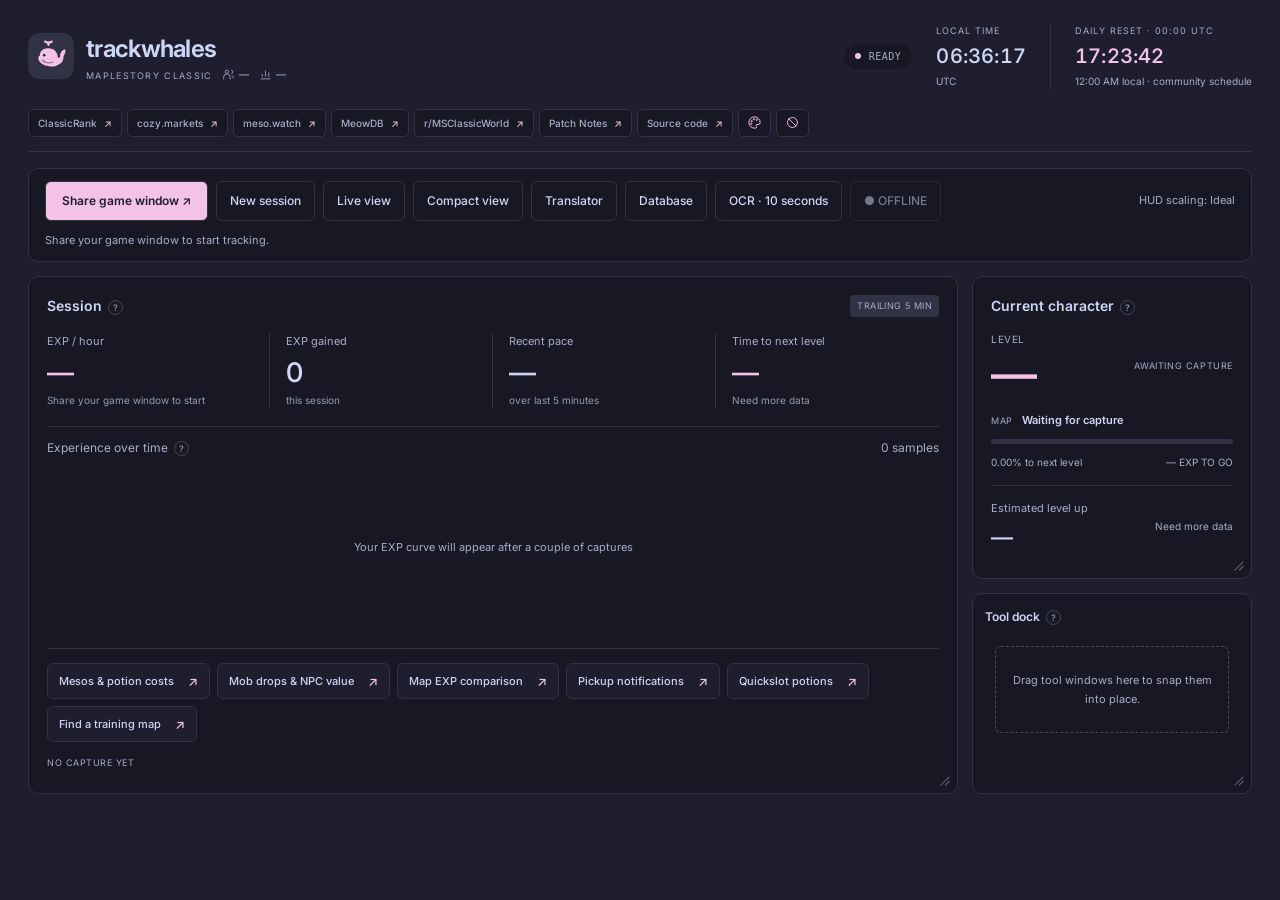
==== commit dde01b39: "Add MeowDB drop snapshots, interactive spawn and portal maps, hit-to-kill filters; organize mob drop" ====
--- a/index.html
+++ b/index.html
@@ -8120,12 +8120,12 @@
 body.stream-card{background:var(--bg);min-width:280px}body.stream-card .app{padding:12px;max-width:460px}.stream-panel{background:var(--panel);border:1px solid var(--surface0);border-radius:10px;padding:20px;box-shadow:none;color:var(--text)}.stream-panel header{align-items:center;letter-spacing:0;padding-bottom:18px;border-bottom:1px solid var(--surface0);font-size:10px}.stream-brand{display:inline-flex;align-items:center;gap:7px;font-size:15px;font-weight:600;color:var(--text)!important;letter-spacing:-.4px}.stream-brand svg{color:var(--pink)}#cardStatus{font-size:8px;font-weight:500;letter-spacing:.4px;color:var(--muted);background:var(--surface0);padding:5px 7px;border-radius:4px}.stream-values{margin-top:20px;gap:16px}.stream-values span{font-size:11px;letter-spacing:0;color:var(--muted)}.stream-values strong{font-weight:550;font-size:38px;line-height:1.15;margin-top:8px;color:var(--text)}.stream-values>div:last-child strong{font-size:30px;color:var(--pink)}.stream-progress{height:5px;margin:20px 0 10px;background:var(--surface0)}.stream-progress i{background:var(--pink)}.stream-panel footer{font-size:10px;color:var(--muted)}.stream-map-name{font-size:10px;color:var(--overlay2);margin-top:14px;letter-spacing:0}.stream-metric-heading{border-top:1px solid var(--surface0);padding-top:16px;margin-top:18px;font-size:10px;letter-spacing:0;color:var(--muted)}.stream-metrics-line{gap:0;margin-top:12px}.stream-metrics-line>div{padding:0 12px;background:none;border:0;border-right:1px solid var(--surface0);border-radius:0}.stream-metrics-line>div:first-child{padding-left:0}.stream-metrics-line>div:last-child{border:0;padding-right:0}.stream-metrics-line span{font-size:9px;color:var(--muted)}.stream-metrics-line strong{font-size:17px;font-weight:550;color:var(--text);margin-top:7px}.stream-chart{border-top:1px solid var(--surface0);margin-top:18px;padding-top:16px}.stream-chart-label{font-size:10px;color:var(--muted)}.stream-chart svg{height:90px;margin-top:12px}.stream-chart>span{font-size:9px;color:var(--overlay2)}.stream-chart #cardGraph{stroke:var(--pink)}.stream-panel *{font-family:Inter,'Segoe UI',Arial,sans-serif!important}
 </style><style id="theme-scrollbars">
 html{scrollbar-color:var(--pink) var(--panel);scrollbar-width:thin}*{scrollbar-width:thin;scrollbar-color:var(--pink) var(--panel)}::-webkit-scrollbar{width:9px;height:9px}::-webkit-scrollbar-track{background:var(--panel)}::-webkit-scrollbar-thumb{background:var(--pink);border:2px solid var(--panel);border-radius:8px}::-webkit-scrollbar-thumb:hover{background:var(--pink)}::-webkit-scrollbar-thumb:active{background:var(--mauve)}::-webkit-scrollbar-corner{background:var(--panel)}
-</style><style id="compact-chart-and-loot">.exp-chart{padding:16px 0 4px;margin-bottom:12px}.exp-chart .chart{height:120px}.exp-chart .chart-title{margin-bottom:10px}.loot-stats{display:grid;grid-template-columns:repeat(3,minmax(0,1fr));gap:10px;margin-bottom:16px}.loot-note{font-size:11px;color:var(--muted);line-height:1.65;margin:12px 0}.loot-table-wrap{overflow:auto}.loot-table{width:100%;border-collapse:collapse;font-size:12px;text-align:left}.loot-table th{font-weight:500;font-size:10px;color:var(--muted);white-space:nowrap}.loot-table td,.loot-table th{padding:10px 8px;border-bottom:1px solid var(--line)}.loot-table td:first-child,.loot-table th:first-child{padding-left:0}.loot-table input,.loot-form input{background:var(--bg);color:var(--text);border:1px solid var(--line);padding:8px;border-radius:5px;font:inherit;min-width:0;width:100%;box-sizing:border-box}.loot-table input{width:100px}.loot-form{display:grid;grid-template-columns:minmax(120px,2fr) minmax(65px,.7fr) minmax(90px,1fr) auto;gap:8px;align-items:end;margin-top:16px}.loot-form label{display:flex;flex-direction:column;gap:6px;color:var(--muted);font-size:10px}.loot-form .btn{height:34px}.loot-footer{display:flex;align-items:center;justify-content:space-between;gap:12px;margin-top:14px;font-size:11px;color:var(--muted)}@media(max-width:580px){.exp-chart .chart{height:100px}.loot-form{grid-template-columns:1fr 1fr}.loot-stats{gap:6px}.loot-stats .stat{padding:10px;min-height:80px}.loot-stats .v{font-size:20px}.loot-stats .k{font-size:10px}}</style><script src="etc-catalog.js?v=20261105-ocr3"></script><script src="etc-icons.js?v=20261105-gold1"></script><script src="gold-inventory.js?v=20261105-gold1"></script><script src="loot-tracker.js?v=20261111-pickups1"></script><style>.metric-section summary:focus-visible{outline:2px solid var(--pink);outline-offset:5px;border-radius:3px}.exp-chart .line{stroke-width:1.8}.exp-chart .dot{r:2.5}</style><style>.resource-links{flex-wrap:wrap}@media(max-width:580px){.resource-links a{flex:1 1 calc(50% - 6px);box-sizing:border-box}}</style><style id="stream-chart-polish">.stream-chart{position:relative;padding-top:16px}.stream-chart .stream-chart-label{font-size:10px;align-items:center}.stream-chart #cardGraphPeak{color:var(--pink);font-variant-numeric:tabular-nums}.stream-chart .stream-exp-svg{height:104px;margin-top:12px;overflow:visible}.stream-chart svg text{font-family:Inter,'Segoe UI',sans-serif!important;font-size:8px}.stream-chart>span{display:block;min-height:11px;margin-top:5px;text-align:center;font-size:9px;color:var(--overlay1)}.stream-chart.is-empty #cardAxisTop,.stream-chart.is-empty #cardAxisMid{opacity:0}.stream-chart.is-empty>span{position:absolute;top:70px;left:42px;right:0;margin:0;background:color-mix(in srgb,var(--panel) 90%,transparent);padding:4px;pointer-events:none}.stream-chart.is-empty .stream-exp-svg{opacity:.55}</style><style>.loot-section .item-help summary:after{display:none}</style><style>.loot-price-source{display:block;margin-top:4px;font-size:9px;color:var(--muted)}.loot-table td:first-child a{color:var(--text);text-decoration:none}.loot-table td:first-child a:hover{color:var(--pink)}.loot-catalog-credit{font-size:10px}</style><style>.source-code-link{display:inline-flex;align-items:center;justify-content:center;white-space:nowrap;text-decoration:none;color:var(--muted);background:var(--panel);border:1px solid var(--line);border-radius:7px;padding:9px 12px;font-size:12px;font-weight:500}.source-code-link:hover{color:var(--pink);border-color:var(--pink)}.topright{flex-wrap:wrap}.topright .source-code-link{margin-left:auto}@media(max-width:580px){.topright .source-code-link{font-size:11px;padding:8px 10px}}</style><style id="compact-resource-links">nav.resource-links{display:flex;flex-wrap:nowrap;gap:5px;overflow-x:auto;padding-bottom:18px;scrollbar-width:thin}nav.resource-links a{flex:0 0 auto;white-space:nowrap;gap:7px;padding:7px 9px;font-size:10px;line-height:1.2;border-radius:5px}nav.resource-links a span{font-size:10px}@media(max-width:580px){nav.resource-links{flex-wrap:nowrap;gap:4px}nav.resource-links a{flex:0 0 auto;gap:5px;padding:6px 7px;font-size:9px}}</style><style id="scrollbar-compatibility">:root{color-scheme:dark}html,body,*{scrollbar-color:var(--pink) var(--panel);scrollbar-width:thin}@supports selector(::-webkit-scrollbar){html,body,*{scrollbar-color:auto!important;scrollbar-width:auto!important}::-webkit-scrollbar{width:10px!important;height:10px!important}::-webkit-scrollbar-track{background:var(--panel)!important}::-webkit-scrollbar-thumb{background:var(--pink)!important;border:2px solid var(--panel)!important;border-radius:10px!important}::-webkit-scrollbar-thumb:hover{background:var(--pink)!important}::-webkit-scrollbar-thumb:active{background:var(--mauve)!important}::-webkit-scrollbar-corner{background:var(--panel)!important}}</style><style id="compact-dashboard-v2">
+</style><style id="compact-chart-and-loot">.exp-chart{padding:16px 0 4px;margin-bottom:12px}.exp-chart .chart{height:120px}.exp-chart .chart-title{margin-bottom:10px}.loot-stats{display:grid;grid-template-columns:repeat(3,minmax(0,1fr));gap:10px;margin-bottom:16px}.loot-note{font-size:11px;color:var(--muted);line-height:1.65;margin:12px 0}.loot-table-wrap{overflow:auto}.loot-table{width:100%;border-collapse:collapse;font-size:12px;text-align:left}.loot-table th{font-weight:500;font-size:10px;color:var(--muted);white-space:nowrap}.loot-table td,.loot-table th{padding:10px 8px;border-bottom:1px solid var(--line)}.loot-table td:first-child,.loot-table th:first-child{padding-left:0}.loot-table input,.loot-form input{background:var(--bg);color:var(--text);border:1px solid var(--line);padding:8px;border-radius:5px;font:inherit;min-width:0;width:100%;box-sizing:border-box}.loot-table input{width:100px}.loot-form{display:grid;grid-template-columns:minmax(120px,2fr) minmax(65px,.7fr) minmax(90px,1fr) auto;gap:8px;align-items:end;margin-top:16px}.loot-form label{display:flex;flex-direction:column;gap:6px;color:var(--muted);font-size:10px}.loot-form .btn{height:34px}.loot-footer{display:flex;align-items:center;justify-content:space-between;gap:12px;margin-top:14px;font-size:11px;color:var(--muted)}@media(max-width:580px){.exp-chart .chart{height:100px}.loot-form{grid-template-columns:1fr 1fr}.loot-stats{gap:6px}.loot-stats .stat{padding:10px;min-height:80px}.loot-stats .v{font-size:20px}.loot-stats .k{font-size:10px}}</style><script src="etc-catalog.js?v=20261105-ocr3"></script><script src="etc-icons.js?v=20261105-gold1"></script><script src="gold-inventory.js?v=20261105-gold1"></script><script src="loot-tracker.js?v=20261111-organized1"></script><style>.metric-section summary:focus-visible{outline:2px solid var(--pink);outline-offset:5px;border-radius:3px}.exp-chart .line{stroke-width:1.8}.exp-chart .dot{r:2.5}</style><style>.resource-links{flex-wrap:wrap}@media(max-width:580px){.resource-links a{flex:1 1 calc(50% - 6px);box-sizing:border-box}}</style><style id="stream-chart-polish">.stream-chart{position:relative;padding-top:16px}.stream-chart .stream-chart-label{font-size:10px;align-items:center}.stream-chart #cardGraphPeak{color:var(--pink);font-variant-numeric:tabular-nums}.stream-chart .stream-exp-svg{height:104px;margin-top:12px;overflow:visible}.stream-chart svg text{font-family:Inter,'Segoe UI',sans-serif!important;font-size:8px}.stream-chart>span{display:block;min-height:11px;margin-top:5px;text-align:center;font-size:9px;color:var(--overlay1)}.stream-chart.is-empty #cardAxisTop,.stream-chart.is-empty #cardAxisMid{opacity:0}.stream-chart.is-empty>span{position:absolute;top:70px;left:42px;right:0;margin:0;background:color-mix(in srgb,var(--panel) 90%,transparent);padding:4px;pointer-events:none}.stream-chart.is-empty .stream-exp-svg{opacity:.55}</style><style>.loot-section .item-help summary:after{display:none}</style><style>.loot-price-source{display:block;margin-top:4px;font-size:9px;color:var(--muted)}.loot-table td:first-child a{color:var(--text);text-decoration:none}.loot-table td:first-child a:hover{color:var(--pink)}.loot-catalog-credit{font-size:10px}</style><style>.source-code-link{display:inline-flex;align-items:center;justify-content:center;white-space:nowrap;text-decoration:none;color:var(--muted);background:var(--panel);border:1px solid var(--line);border-radius:7px;padding:9px 12px;font-size:12px;font-weight:500}.source-code-link:hover{color:var(--pink);border-color:var(--pink)}.topright{flex-wrap:wrap}.topright .source-code-link{margin-left:auto}@media(max-width:580px){.topright .source-code-link{font-size:11px;padding:8px 10px}}</style><style id="compact-resource-links">nav.resource-links{display:flex;flex-wrap:nowrap;gap:5px;overflow-x:auto;padding-bottom:18px;scrollbar-width:thin}nav.resource-links a{flex:0 0 auto;white-space:nowrap;gap:7px;padding:7px 9px;font-size:10px;line-height:1.2;border-radius:5px}nav.resource-links a span{font-size:10px}@media(max-width:580px){nav.resource-links{flex-wrap:nowrap;gap:4px}nav.resource-links a{flex:0 0 auto;gap:5px;padding:6px 7px;font-size:9px}}</style><style id="scrollbar-compatibility">:root{color-scheme:dark}html,body,*{scrollbar-color:var(--pink) var(--panel);scrollbar-width:thin}@supports selector(::-webkit-scrollbar){html,body,*{scrollbar-color:auto!important;scrollbar-width:auto!important}::-webkit-scrollbar{width:10px!important;height:10px!important}::-webkit-scrollbar-track{background:var(--panel)!important}::-webkit-scrollbar-thumb{background:var(--pink)!important;border:2px solid var(--panel)!important;border-radius:10px!important}::-webkit-scrollbar-thumb:hover{background:var(--pink)!important}::-webkit-scrollbar-thumb:active{background:var(--mauve)!important}::-webkit-scrollbar-corner{background:var(--panel)!important}}</style><style id="compact-dashboard-v2">
 .app{max-width:1280px;padding:24px 28px 36px}.top{padding-bottom:20px}.resource-links{margin-bottom:16px!important;padding-bottom:14px!important}.grid{gap:14px;grid-template-columns:minmax(0,1fr) 280px}.panel{padding:18px}.panel-head{margin-bottom:16px}.right-col{gap:14px}.tracking-toolbar{padding:12px 16px;gap:10px 16px;margin-bottom:14px}.tracking-toolbar .capture-actions{flex:1}.tracking-toolbar .hud-note{order:1}.tracking-toolbar #trackingStatus{order:3;flex-basis:100%;margin:0;font-size:11px}.tracking-toolbar .source{display:none}.capture-stage{order:2;display:grid;grid-template-columns:minmax(0,1fr) minmax(240px,1fr);gap:18px;align-items:start;flex:0 0 100%;padding-top:12px;border-top:1px solid var(--line)}.capture-stage[hidden],#recentCaptures[hidden]{display:none!important}.capture-stage #sharePreview{width:100%!important;max-height:190px!important;min-height:0;object-fit:contain;border-radius:6px;margin:0!important;display:block}.capture-stage .capture-log{padding:0 0 0 18px;border:0;border-left:1px solid var(--line);border-radius:0;background:transparent;max-height:190px;overflow:auto}.capture-log .log-head{margin-bottom:4px}.capture-log .label{font-size:12px}.capture-log .log-item{padding:7px 0;font-size:10px}.stats{margin-bottom:18px}.stats>.stat{min-height:70px}.v{font-size:27px;margin:9px 0 4px}.exp-chart{padding:12px 0 0;margin-bottom:6px}.exp-chart .chart{height:95px}.exp-chart .chart-title{margin-bottom:6px}.metric-section{padding:12px 0}.level-num{font-size:46px}.level-row{margin-bottom:12px}.level-card .map-name-row{margin:10px 0!important}.eta{margin-top:14px;padding-top:14px}.eta b{font-size:22px}.items-panel{margin-top:14px;padding:14px 18px}.items-panel .panel-head{margin-bottom:8px}.items-panel h2{font-size:13px}.items-panel>p{margin:7px 0;font-size:11px}.items-controls{gap:8px}.items-controls label{display:flex;align-items:center;gap:7px;font-size:11px}.items-controls .btn{font-size:10px;padding:6px 9px}.items-panel .item-help{margin-top:10px;padding-top:9px;font-size:10px}.quickslot-grid-wrap{margin-top:12px}.quickslot-grid{grid-template-columns:repeat(auto-fit,minmax(125px,1fr))!important;gap:7px;min-width:0}.quickslot-card{padding:9px;border-radius:7px}.quickslot-card-head{font-size:10px;margin-bottom:7px}.quickslot-card canvas{width:28px;height:28px;border-radius:4px}.quickslot-card select{font-size:10px;padding:6px}.quickslot-price{font-size:9px;margin-top:7px}.quickslot-price input{font-size:11px;padding:5px;margin-top:3px}.quickslot-price small{font-size:8px}.quickslot-count{font-size:13px;margin-top:7px}.quickslot-usage,.quickslot-status{font-size:9px;margin-top:3px;line-height:1.4}.loot-mode{display:flex;align-items:center;gap:8px;margin-bottom:8px;font-size:12px;color:var(--text)}#lootModeStatus{font-size:11px;color:var(--muted);margin:0 0 14px}.loot-note{font-size:10px;margin:8px 0}.loot-table td,.loot-table th{padding:8px 6px}.loot-stats{gap:8px;margin-bottom:10px}.loot-form{margin-top:12px}.loot-manual[hidden]{display:none!important}#lootEmpty{font-size:11px;color:var(--muted);margin:12px 0}.loot-catalog-credit{font-size:9px}.loot-footer{margin-top:10px;font-size:10px}
 input[type="checkbox"]{appearance:none;-webkit-appearance:none;display:inline-block;position:relative;flex:0 0 14px;width:14px;height:14px;min-width:14px;vertical-align:middle;margin:0 3px 0 0;border:1px solid var(--surface2);border-radius:4px;background:var(--panel);cursor:pointer;transition:background .15s,border-color .15s}input[type="checkbox"]:checked{background:var(--pink);border-color:var(--pink)}input[type="checkbox"]:checked:after{content:'';display:block;position:absolute;left:4px;top:1px;width:4px;height:7px;border:solid var(--bg);border-width:0 2px 2px 0;transform:rotate(45deg)}input[type="checkbox"]:focus-visible{outline:2px solid var(--mauve);outline-offset:3px}input[type="checkbox"]:disabled{opacity:.4;cursor:not-allowed}
 .help-tip{position:relative;display:inline-flex;align-items:center;justify-content:center;width:15px;height:15px;padding:0;margin:0 0 0 6px;flex:0 0 15px;border:1px solid var(--surface1);border-radius:50%;background:transparent;color:var(--overlay2);font:500 9px Inter,'Segoe UI',sans-serif;vertical-align:middle;cursor:help;text-transform:none;letter-spacing:0}.help-tip:hover,.help-tip:focus-visible{border-color:var(--pink);color:var(--pink);outline:none}.help-tip .tip-content{position:absolute;bottom:calc(100% + 9px);left:-10px;z-index:30;display:none;width:220px;max-width:65vw;padding:9px 11px;border:1px solid var(--surface1);border-radius:7px;background:var(--surface0);color:var(--text);box-shadow:0 5px 18px color-mix(in srgb,var(--crust) 40%,transparent);font:400 11px/1.6 Inter,'Segoe UI',sans-serif;text-align:left;white-space:normal;pointer-events:none}.help-tip:hover .tip-content,.help-tip:focus .tip-content{display:block}.metric-section>summary .help-tip{margin-right:auto}.metric-section>summary{gap:0}.panel-head .help-tip .tip-content{left:auto;right:-10px}.label .help-tip .tip-content{left:0;right:auto}
 @media(min-width:1100px){.quickslot-grid{grid-template-columns:repeat(6,minmax(0,1fr))!important}}@media(max-width:820px){.grid{grid-template-columns:1fr}.right-col{display:block!important}.right-col .level-card{display:grid;grid-template-columns:1fr 1fr;gap:8px 20px}.level-card .panel-head{grid-column:1/-1;margin-bottom:0}.level-card .level-row{grid-row:2/5;margin:0}.level-card .map-name-row{margin:0!important}.level-card .eta{grid-column:1/-1;padding-top:10px;margin-top:0}.capture-stage{gap:12px;grid-template-columns:minmax(0,1fr) minmax(210px,1fr)}.capture-stage .capture-log{padding-left:12px}}@media(max-width:580px){.app{padding:16px 12px 28px}.panel{padding:14px}.tracking-toolbar{padding:12px}.capture-stage{grid-template-columns:1fr;gap:12px}.capture-stage .capture-log{max-height:145px;border-left:0;padding-left:0;border-top:1px solid var(--line);padding-top:10px}.capture-stage #sharePreview{max-height:150px!important}.stats{gap:16px 0}.v{font-size:25px}.exp-chart .chart{height:85px}.items-panel{padding:12px 14px}.quickslot-grid{grid-template-columns:repeat(2,minmax(0,1fr))!important}.loot-form{grid-template-columns:1fr 1fr}.right-col .level-card{padding:14px}.loot-stats .v{font-size:20px}}
-</style><link href="favicon.svg" rel="icon" type="image/svg+xml"/><style>.right-col #quickslotItems{margin:0;padding:14px}.right-col .quickslot-grid{grid-template-columns:repeat(2,minmax(0,1fr))!important;gap:6px}.right-col .quickslot-card{padding:7px}.right-col .quickslot-card-head{margin-bottom:4px}.right-col .quickslot-card canvas{width:24px;height:24px}.right-col .quickslot-card select{padding:4px;font-size:9px}.right-col .quickslot-card:has(option[value=""]:checked) .quickslot-count,.right-col .quickslot-card:has(option[value=""]:checked) .quickslot-status,.right-col .quickslot-card:has(option[value=""]:checked) .quickslot-usage{display:none}.right-col .items-controls{gap:6px}.right-col .items-controls label{flex-basis:100%}.right-col .items-controls .btn{font-size:9px;padding:5px 7px}.right-col #itemTrackingState,.right-col #itemsEmpty{font-size:10px}.right-col .quickslot-grid-wrap{margin-top:8px}.right-col .items-panel .item-help{font-size:9px}@media(max-width:820px){.right-col{display:grid!important;grid-template-columns:1fr 1fr;gap:14px}.right-col .level-card{display:block}.right-col #quickslotItems{min-width:0}}@media(max-width:580px){.right-col{display:flex!important}.right-col #quickslotItems{width:100%}}</style><style id="tool-window-theme">.tool-launchers{display:flex;flex-wrap:wrap;gap:7px;border-top:1px solid var(--line);padding-top:14px;margin-top:10px}.tool-launcher{display:inline-flex;align-items:center;justify-content:space-between;gap:14px;padding:9px 11px;background:var(--bg);border:1px solid var(--surface0);border-radius:6px;color:var(--text);font:500 11px Inter,'Segoe UI',sans-serif;cursor:pointer}.tool-launcher span{color:var(--pink);font-size:13px}.tool-launcher[aria-expanded="true"]{border-color:color-mix(in srgb,var(--pink) 40%,transparent);color:var(--pink)}.tool-launcher:hover{background:var(--surface0)}.tool-window{position:fixed;left:50%;top:12vh;transform:translateX(-50%);width:min(740px,calc(100vw - 28px));max-height:80vh;background:var(--panel);color:var(--text);border:1px solid var(--surface1);border-radius:10px;box-shadow:0 18px 60px color-mix(in srgb,var(--crust) 60%,transparent);z-index:100;padding:0;overflow:visible}.tool-window[hidden]{display:none!important}.window-bar{display:flex;align-items:center;gap:10px;padding:12px 16px;border-bottom:1px solid var(--surface0);cursor:move;touch-action:none;user-select:none}.window-bar h2{font-size:13px;font-weight:600;margin:0;display:flex;align-items:center}.window-actions{display:flex;gap:6px;margin-left:auto}.window-actions button{display:grid;place-items:center;width:26px;height:24px;background:var(--bg);border:1px solid var(--surface0);border-radius:5px;color:var(--muted);font-size:16px;cursor:pointer}.window-actions button:hover{color:var(--pink);border-color:color-mix(in srgb,var(--pink) 40%,transparent)}.window-body{max-height:calc(80vh - 51px);overflow:auto;padding:16px}.window-body>.chart-wrap{padding-top:0!important}.window-body #quickslotItems{margin:0;padding:0;border:0;background:transparent}.window-body .quickslot-grid{grid-template-columns:repeat(4,minmax(0,1fr))!important;min-width:0;gap:8px}.window-body .items-panel>.panel-head{display:none}.window-body .quickslot-card{padding:8px}.window-body .quickslot-card canvas{width:28px;height:28px}.window-body .items-controls{margin-bottom:10px}.window-body .help-tip .tip-content{bottom:auto;top:calc(100% + 8px)}.window-bar .help-tip .tip-content{top:calc(100% + 12px);bottom:auto;left:0}.session-panel .foot{margin-top:14px}.session-panel .exp-chart{margin-bottom:4px}@media(max-width:580px){.tool-launchers{gap:6px}.tool-launcher{flex:1 1 calc(50% - 6px);font-size:10px;padding:9px}.tool-window{top:8vh;max-height:86vh;width:calc(100vw - 16px)}.window-body{padding:12px;max-height:calc(86vh - 49px)}.window-body .quickslot-grid{grid-template-columns:repeat(2,minmax(0,1fr))!important}.window-bar{padding:10px 12px}}</style><link href="theme-palette.css?v=20261106-accents1" rel="stylesheet"/><script src="character-name.js?v=20261105-name1"></script><link rel="stylesheet" href="experience.css?v=20261106-clock1"><script src="experience.js?v=20261111-20261106-order1"></script><script src="effects.js?v=20261105-compactsync1"></script><script src="help-tooltips.js?v=20261105-effects1"></script><link rel="stylesheet" href="effects.css?v=20261105-toolbar1"><link rel="stylesheet" href="workspace.css?v=20261111-20261106-database1"><script src="level-up.js?v=20261105-levelup1"></script><script src="translator-launcher.js?v=20261106-1"></script><script src="database-launcher.js?v=20261111-20261106-window1"></script></head>
+</style><link href="favicon.svg" rel="icon" type="image/svg+xml"/><style>.right-col #quickslotItems{margin:0;padding:14px}.right-col .quickslot-grid{grid-template-columns:repeat(2,minmax(0,1fr))!important;gap:6px}.right-col .quickslot-card{padding:7px}.right-col .quickslot-card-head{margin-bottom:4px}.right-col .quickslot-card canvas{width:24px;height:24px}.right-col .quickslot-card select{padding:4px;font-size:9px}.right-col .quickslot-card:has(option[value=""]:checked) .quickslot-count,.right-col .quickslot-card:has(option[value=""]:checked) .quickslot-status,.right-col .quickslot-card:has(option[value=""]:checked) .quickslot-usage{display:none}.right-col .items-controls{gap:6px}.right-col .items-controls label{flex-basis:100%}.right-col .items-controls .btn{font-size:9px;padding:5px 7px}.right-col #itemTrackingState,.right-col #itemsEmpty{font-size:10px}.right-col .quickslot-grid-wrap{margin-top:8px}.right-col .items-panel .item-help{font-size:9px}@media(max-width:820px){.right-col{display:grid!important;grid-template-columns:1fr 1fr;gap:14px}.right-col .level-card{display:block}.right-col #quickslotItems{min-width:0}}@media(max-width:580px){.right-col{display:flex!important}.right-col #quickslotItems{width:100%}}</style><style id="tool-window-theme">.tool-launchers{display:flex;flex-wrap:wrap;gap:7px;border-top:1px solid var(--line);padding-top:14px;margin-top:10px}.tool-launcher{display:inline-flex;align-items:center;justify-content:space-between;gap:14px;padding:9px 11px;background:var(--bg);border:1px solid var(--surface0);border-radius:6px;color:var(--text);font:500 11px Inter,'Segoe UI',sans-serif;cursor:pointer}.tool-launcher span{color:var(--pink);font-size:13px}.tool-launcher[aria-expanded="true"]{border-color:color-mix(in srgb,var(--pink) 40%,transparent);color:var(--pink)}.tool-launcher:hover{background:var(--surface0)}.tool-window{position:fixed;left:50%;top:12vh;transform:translateX(-50%);width:min(740px,calc(100vw - 28px));max-height:80vh;background:var(--panel);color:var(--text);border:1px solid var(--surface1);border-radius:10px;box-shadow:0 18px 60px color-mix(in srgb,var(--crust) 60%,transparent);z-index:100;padding:0;overflow:visible}.tool-window[hidden]{display:none!important}.window-bar{display:flex;align-items:center;gap:10px;padding:12px 16px;border-bottom:1px solid var(--surface0);cursor:move;touch-action:none;user-select:none}.window-bar h2{font-size:13px;font-weight:600;margin:0;display:flex;align-items:center}.window-actions{display:flex;gap:6px;margin-left:auto}.window-actions button{display:grid;place-items:center;width:26px;height:24px;background:var(--bg);border:1px solid var(--surface0);border-radius:5px;color:var(--muted);font-size:16px;cursor:pointer}.window-actions button:hover{color:var(--pink);border-color:color-mix(in srgb,var(--pink) 40%,transparent)}.window-body{max-height:calc(80vh - 51px);overflow:auto;padding:16px}.window-body>.chart-wrap{padding-top:0!important}.window-body #quickslotItems{margin:0;padding:0;border:0;background:transparent}.window-body .quickslot-grid{grid-template-columns:repeat(4,minmax(0,1fr))!important;min-width:0;gap:8px}.window-body .items-panel>.panel-head{display:none}.window-body .quickslot-card{padding:8px}.window-body .quickslot-card canvas{width:28px;height:28px}.window-body .items-controls{margin-bottom:10px}.window-body .help-tip .tip-content{bottom:auto;top:calc(100% + 8px)}.window-bar .help-tip .tip-content{top:calc(100% + 12px);bottom:auto;left:0}.session-panel .foot{margin-top:14px}.session-panel .exp-chart{margin-bottom:4px}@media(max-width:580px){.tool-launchers{gap:6px}.tool-launcher{flex:1 1 calc(50% - 6px);font-size:10px;padding:9px}.tool-window{top:8vh;max-height:86vh;width:calc(100vw - 16px)}.window-body{padding:12px;max-height:calc(86vh - 49px)}.window-body .quickslot-grid{grid-template-columns:repeat(2,minmax(0,1fr))!important}.window-bar{padding:10px 12px}}</style><link href="theme-palette.css?v=20261106-accents1" rel="stylesheet"/><script src="character-name.js?v=20261105-name1"></script><link rel="stylesheet" href="experience.css?v=20261106-clock1"><script src="experience.js?v=20261111-20261106-order1"></script><script src="effects.js?v=20261105-compactsync1"></script><script src="help-tooltips.js?v=20261105-effects1"></script><link rel="stylesheet" href="effects.css?v=20261105-toolbar1"><link rel="stylesheet" href="workspace.css?v=20261111-20261106-database1"><script src="level-up.js?v=20261105-levelup1"></script><script src="translator-launcher.js?v=20261106-1"></script><script src="database-launcher.js?v=20261111-20261106-window1"></script><link rel="stylesheet" href="loot-layout.css?v=20261111-1"></head>
 <body><main class="app">
 <header class="top"><div class="brand"><div class="mark"><svg aria-label="trackwhales whale" height="34" role="img" viewbox="0 0 40 40" width="34" xmlns="http://www.w3.org/2000/svg"><path d="M7 19c0-5 4-8 10-8 7 0 11 5 11 11 3 0 5-2 6-5 2 5 0 11-5 13-3 2-7 3-11 2C10 31 5 27 5 22c0-1 1-2 2-3Z" fill="currentColor"></path><path d="M31 22c-1-5 1-9 6-10 0 5-1 8-6 10Z" fill="currentColor"></path><path d="M17 7V4m0 1-4-2m4 2 4-2" fill="none" stroke="currentColor" stroke-linecap="round" stroke-width="2.5"></path><circle cx="12" cy="19" fill="var(--bg)" r="1.5"></circle><path d="M10 25c3 3 8 4 12 2" fill="none" opacity=".5" stroke="var(--bg)" stroke-linecap="round" stroke-width="1.4"></path></svg></div><div><strong>trackwhales</strong><span>MAPLESTORY CLASSIC</span></div></div><div class="topright"><span class="live-pill"><i></i><span id="liveState">READY</span></span><div class="clock-block"><span>LOCAL TIME</span><b id="localClock">--:--:--</b><small id="localZone"></small></div><a class="clock-block reset-block" href="https://maplequesttracker.com/app/" rel="noopener" target="_blank" title="00:00 UTC · community tracker schedule"><span>DAILY RESET · 00:00 UTC</span><b id="resetCountdown">--:--:--</b><small id="resetLocal"></small></a><span class="subtle visit-time">MAP VISIT · <span id="sessionTime">00:00:00</span></span></div></header><nav aria-label="MapleStory resources" class="resource-links"><a href="https://classicrank.com/" rel="noopener noreferrer" target="_blank">ClassicRank <span aria-hidden="true">↗</span></a><a href="https://cozy.markets/" rel="noopener noreferrer" target="_blank">cozy.markets <span aria-hidden="true">↗</span></a><a href="https://meso.watch/" rel="noopener noreferrer" target="_blank">meso.watch <span aria-hidden="true">↗</span></a><a href="https://meowdb.com/msclassic" rel="noopener noreferrer" target="_blank">MeowDB <span aria-hidden="true">↗</span></a><a href="https://www.reddit.com/r/MSClassicWorld/" rel="noopener noreferrer" target="_blank">r/MSClassicWorld <span aria-hidden="true">↗</span></a><a href="https://www.nexon.com/maplestory/news/all?page=1&amp;gameVersion=mscw" rel="noopener noreferrer" target="_blank">Patch Notes <span aria-hidden="true">↗</span></a><a href="https://github.com/r5u/trackwhales" rel="noopener noreferrer" target="_blank">Source code <span aria-hidden="true">↗</span></a></nav><section class="panel setup tracking-toolbar"><p class="hud-note" role="note">HUD scaling: Ideal</p><div class="capture-actions"><button class="btn" id="shareGameBtn" style="background:var(--lime);color:var(--bg);font-weight:800">Share game window ↗</button><button class="btn hidden" id="stopSharingBtn">Stop sharing</button><button aria-pressed="false" class="btn hidden" id="pauseSessionBtn">Pause session</button><button class="btn" id="newSessionBtn">New session</button><button class="btn" id="streamCardBtn">Compact view</button></div><p aria-live="polite" class="tracking-summary" id="trackingStatus" role="status">Share your game window to start tracking.</p><div class="source"><span>Capture connection</span><b id="sourceState">CHECKING…</b></div><div class="btn-row"><button class="btn" id="sampleBtn">Add sample</button></div><div class="notice" id="notice"></div><div class="capture-stage" hidden="" id="captureStage"><video class="hidden" id="sharePreview" muted="" playsinline="" style="width:100%;max-height:160px;object-fit:contain;border-radius:8px;margin-bottom:12px"></video><div class="panel capture-log" hidden="" id="recentCaptures"><div class="log-head"><span class="label">Recent captures</span><button class="btn" id="manualBtn" style="padding:5px 8px">Manual entry</button></div><div class="log-list" id="logList"><div class="log-item"><span>—</span><b>No captures yet</b><span>—</span></div></div></div></div></section>
 <div class="grid"><section class="panel session-panel"><div class="panel-head"><span class="label">Session<button aria-label="Help: Session" class="help-tip" type="button">?<span class="tip-content" role="tooltip">EXP statistics for the current map visit. Rates use recent readings and exclude map transitions.</span></button></span><span class="tag" id="windowLabel">TRAILING 5 MIN</span></div>
@@ -8134,7 +8134,7 @@
 <div class="foot"><span id="lastSample">NO CAPTURE YET</span></div></section>
 <div class="right-col"><section class="panel level-card"><div class="panel-head"><span class="label"><span id="characterNameHeading">Current character</span><button aria-label="Help: Current character" class="help-tip" type="button">?<span class="tip-content" role="tooltip">Level, EXP progress and estimated level-up time from the shared game window.</span></button></span></div><div class="level-row"><div><div class="level-name">LEVEL</div><div class="level-num" id="level">—</div></div><div class="level-name" id="classLabel">AWAITING CAPTURE</div></div><div class="map-name-row" style="display:flex;align-items:baseline;gap:9px;margin:8px 0 4px;font-size:11px"><span class="level-name" style="font-size:9px">MAP</span><b id="mapName" style="font-weight:600;overflow:hidden;text-overflow:ellipsis;white-space:nowrap;color:var(--text)">Waiting for capture</b></div><div class="progress"><span id="progressFill" style="width:0%"></span></div><div class="progress-meta"><span id="percent">0.00% to next level</span><span id="remaining">— EXP TO GO</span></div><div class="eta"><div><span>Estimated level up</span><br/><b id="eta">—</b></div><span id="etaNote">Need more data</span></div></section>
 </div></div>
-<section aria-labelledby="title-mesos" class="tool-window" hidden="" id="window-mesos" role="dialog"><header class="window-bar"><h2 id="title-mesos">Mesos &amp; potion costs<button aria-label="Help: Mesos &amp; potion costs" class="help-tip" type="button">?<span class="tip-content" role="tooltip">Keep the inventory balance visible. Potion costs use the quickslot assignments below.</span></button></h2><div class="window-actions"><button aria-label="Minimize Mesos &amp; potion costs" class="window-minimize" title="Minimize" type="button">−</button><button aria-label="Close Mesos &amp; potion costs" class="window-close" title="Close" type="button">×</button></div></header><div class="window-body"><div class="chart-wrap" style="margin-bottom:24px"><div class="chart-title"><span>Mesos</span><button class="btn" id="setMesoRegion" style="padding:5px 8px">Adjust manually</button><span id="mesoHint" role="status">Keep your inventory visible.</span></div><div style="display:grid;grid-template-columns:repeat(auto-fit,minmax(120px,1fr));gap:10px"><div class="stat" style="min-height:92px"><div class="k">Current total</div><div class="v" id="mesoAmount">—</div></div><div class="stat" style="min-height:92px"><div class="k">Net change</div><div class="v" id="mesoNet">—</div><div class="hint">this session</div></div><div class="stat" style="min-height:92px"><div class="k">Meso balance change / hour</div><div class="v lime" id="mesoRate">—</div><div class="hint">trailing 5 minutes</div></div><div class="stat" style="min-height:92px"><div class="k">Estimated gross mesos / hour</div><div class="v lime" id="estimatedGrossMesoRate">—</div><div class="hint">balance change + tracked potion costs · trailing 5 minutes</div></div></div><div class="chart-title" style="margin:18px 0 10px"><span>Estimated potion costs · trailing 5 minutes</span></div><div style="display:grid;grid-template-columns:repeat(auto-fit,minmax(120px,1fr));gap:10px"><div class="stat" style="min-height:82px"><div class="k">HP potion cost / hour</div><div class="v" id="hpPotionCost">—</div></div><div class="stat" style="min-height:82px"><div class="k">MP potion cost / hour</div><div class="v" id="mpPotionCost">—</div></div><div class="stat" style="min-height:82px"><div class="k">HP + MP potion cost / hour</div><div class="v" id="bothPotionCost">—</div></div></div></div></div></section><section aria-labelledby="title-drops" class="tool-window loot-section" hidden="" id="window-drops" role="dialog"><header class="window-bar"><h2 id="title-drops">Mob drops &amp; NPC value<button aria-label="Help: Mob drops &amp; NPC value" class="help-tip" type="button">?<span class="tip-content" role="tooltip">Automatic mode adds item names and quantities from detected pickup notifications and looks up MeowDB NPC sell prices.</span></button></h2><div class="window-actions"><button aria-label="Minimize Mob drops &amp; NPC value" class="window-minimize" title="Minimize" type="button">−</button><button aria-label="Close Mob drops &amp; NPC value" class="window-close" title="Close" type="button">×</button></div></header><div class="window-body"><div class="chart-wrap"><div class="loot-mode"><p class="loot-note" style="margin-top:0;color:var(--pink)">Experimental · pickup recognition may miss or misread items.</p><label class="loot-note" for="lootPickupRate">Pickup OCR timing <select id="lootPickupRate" class="btn" aria-label="Pickup OCR timing"><option value="250">0.25 seconds · highest CPU</option><option value="500">0.5 seconds · high CPU</option><option value="1000">1 second · default</option><option value="2000">2 seconds · lighter</option><option value="5000">5 seconds · low CPU</option><option value="10000">10 seconds · lowest CPU</option></select></label><p class="loot-note">Checks for new pickup notifications at this interval. OCR runs one read at a time; actual speed depends on your device.</p><label><input checked="" id="lootAutoDetect" type="checkbox"/> Automatic pickup detection</label><button aria-label="Help: automatic detection" class="help-tip" type="button">?<span class="tip-content" role="tooltip">Checked: detected pickups are added automatically. Uncheck to enter drops manually. Switching modes keeps existing totals.</span></button></div><p aria-live="polite" id="lootModeStatus" role="status"></p><p class="loot-note" id="inventoryDropStatus">Watching highlighted inventory stacks and pickup notifications</p><div class="loot-stats"><div class="stat"><div class="k">Items collected</div><div class="v" id="lootCount">0</div></div><div class="stat"><div class="k">NPC value · mesos</div><div class="v lime" id="lootTotal">0</div></div><div class="stat"><div class="k">NPC value / hour</div><div class="v" id="lootRate">—</div></div></div><p class="loot-note">Detected ETC pickups automatically use MeowDB NPC sell-back prices. Edit a price to override it; clear the field to restore the automatic price.</p><p class="loot-note loot-catalog-credit"><a href="https://meowdb.com/msclassic/item-db/etc" rel="noopener noreferrer" target="_blank">MeowDB ETC catalogue</a> · 338 entries · checked Nov 5, 2026. Saved snapshot, not live market prices. Unknown or conflicting matches stay unpriced.</p><p class="loot-note">Gold-border mode uses the first confirmed count as a baseline, then adds increases. Keep the inventory visible. Notifications are used when no recognized highlighted stack is visible.</p><div class="loot-table-wrap"><table class="loot-table"><thead><tr><th>Item</th><th>Qty</th><th>NPC price / item</th><th>Value</th></tr></thead><tbody id="lootRows"></tbody></table></div><p class="subtle" id="lootEmpty">No drops yet. Automatic mode adds items as pickup notifications are detected.</p><div class="loot-manual" hidden="" id="lootManual"><form class="loot-form" id="lootForm"><label>Item<input autocomplete="off" id="lootName" list="lootItemNames" maxlength="100" placeholder="Item name" required=""/></label><label>Quantity<input id="lootQty" min="1" required="" step="1" type="number" value="1"/></label><label>NPC price<input id="lootPrice" min="0" placeholder="Automatic / override" step="1" type="number"/></label><button class="btn" type="submit">Add drop</button></form></div><div class="loot-footer"><span id="lootUnpriced" role="status">All items priced</span><button class="btn" id="lootReset" type="button">Reset drops</button></div><p class="loot-note">Tracked since the last drop reset; saved in this browser. Hourly value appears after one minute. Pickups may be missed or misread—check quantities. Unpriced items are excluded from value.</p></div><datalist id="lootItemNames"></datalist></div></section><section aria-labelledby="title-maps" class="tool-window" hidden="" id="window-maps" role="dialog"><header class="window-bar"><h2 id="title-maps">Map EXP comparison<button aria-label="Help: Map EXP comparison" class="help-tip" type="button">?<span class="tip-content" role="tooltip">Compares EXP rates for each recognized map visit.</span></button></h2><div class="window-actions"><button aria-label="Minimize Map EXP comparison" class="window-minimize" title="Minimize" type="button">−</button><button aria-label="Close Map EXP comparison" class="window-close" title="Close" type="button">×</button></div></header><div class="window-body"><div class="chart-wrap" style="margin-bottom:16px"><div class="chart-title"><span>Map EXP comparison</span><span class="subtle"></span></div><div id="mapSessions"><p class="subtle">Map-specific readings will appear after the tracker recognizes your map.</p></div></div></div></section><section aria-labelledby="title-pickups" class="tool-window" hidden="" id="window-pickups" role="dialog"><header class="window-bar"><h2 id="title-pickups">Pickup notifications<button aria-label="Help: Pickup notifications" class="help-tip" type="button">?<span class="tip-content" role="tooltip">Reads item pickup messages from the game window. Keep the notification area visible.</span></button></h2><div class="window-actions"><button aria-label="Minimize Pickup notifications" class="window-minimize" title="Minimize" type="button">−</button><button aria-label="Close Pickup notifications" class="window-close" title="Close" type="button">×</button></div></header><div class="window-body"><div class="chart-wrap" style="margin-bottom:16px"><div class="chart-title"><span>Pickup notifications</span><span class="tag"><b id="dropNoticeCount">0</b> detected</span></div><div aria-live="polite" id="dropNotices"><p class="subtle">Pickup notifications will appear when detected.</p></div><p class="hint" style="margin-top:10px"></p></div></div></section><section aria-labelledby="title-potions" class="tool-window" hidden="" id="window-potions" role="dialog"><header class="window-bar"><h2 id="title-potions">Quickslot potions<button aria-label="Help: Quickslot potions" class="help-tip" type="button">?<span class="tip-content" role="tooltip">Assign potion types to detected quickslots. Counts and estimated costs update with game captures.</span></button></h2><div class="window-actions"><button aria-label="Minimize Quickslot potions" class="window-minimize" title="Minimize" type="button">−</button><button aria-label="Close Quickslot potions" class="window-close" title="Close" type="button">×</button></div></header><div class="window-body"><section aria-labelledby="itemsTitle" class="panel items-panel" id="quickslotItems">
+<section aria-labelledby="title-mesos" class="tool-window" hidden="" id="window-mesos" role="dialog"><header class="window-bar"><h2 id="title-mesos">Mesos &amp; potion costs<button aria-label="Help: Mesos &amp; potion costs" class="help-tip" type="button">?<span class="tip-content" role="tooltip">Keep the inventory balance visible. Potion costs use the quickslot assignments below.</span></button></h2><div class="window-actions"><button aria-label="Minimize Mesos &amp; potion costs" class="window-minimize" title="Minimize" type="button">−</button><button aria-label="Close Mesos &amp; potion costs" class="window-close" title="Close" type="button">×</button></div></header><div class="window-body"><div class="chart-wrap" style="margin-bottom:24px"><div class="chart-title"><span>Mesos</span><button class="btn" id="setMesoRegion" style="padding:5px 8px">Adjust manually</button><span id="mesoHint" role="status">Keep your inventory visible.</span></div><div style="display:grid;grid-template-columns:repeat(auto-fit,minmax(120px,1fr));gap:10px"><div class="stat" style="min-height:92px"><div class="k">Current total</div><div class="v" id="mesoAmount">—</div></div><div class="stat" style="min-height:92px"><div class="k">Net change</div><div class="v" id="mesoNet">—</div><div class="hint">this session</div></div><div class="stat" style="min-height:92px"><div class="k">Meso balance change / hour</div><div class="v lime" id="mesoRate">—</div><div class="hint">trailing 5 minutes</div></div><div class="stat" style="min-height:92px"><div class="k">Estimated gross mesos / hour</div><div class="v lime" id="estimatedGrossMesoRate">—</div><div class="hint">balance change + tracked potion costs · trailing 5 minutes</div></div></div><div class="chart-title" style="margin:18px 0 10px"><span>Estimated potion costs · trailing 5 minutes</span></div><div style="display:grid;grid-template-columns:repeat(auto-fit,minmax(120px,1fr));gap:10px"><div class="stat" style="min-height:82px"><div class="k">HP potion cost / hour</div><div class="v" id="hpPotionCost">—</div></div><div class="stat" style="min-height:82px"><div class="k">MP potion cost / hour</div><div class="v" id="mpPotionCost">—</div></div><div class="stat" style="min-height:82px"><div class="k">HP + MP potion cost / hour</div><div class="v" id="bothPotionCost">—</div></div></div></div></div></section><section aria-labelledby="title-drops" class="tool-window loot-section" hidden="" id="window-drops" role="dialog"><header class="window-bar"><h2 id="title-drops">Mob drops &amp; NPC value<button aria-label="Help: Mob drops &amp; NPC value" class="help-tip" type="button">?<span class="tip-content" role="tooltip">Automatic mode adds item names and quantities from detected pickup notifications and looks up MeowDB NPC sell prices.</span></button></h2><div class="window-actions"><button aria-label="Minimize Mob drops &amp; NPC value" class="window-minimize" title="Minimize" type="button">−</button><button aria-label="Close Mob drops &amp; NPC value" class="window-close" title="Close" type="button">×</button></div></header><div class="window-body"><div class="loot-topline"><span class="loot-experimental">Experimental</span><button aria-label="Help: pickup accuracy" class="help-tip" type="button">?<span class="tip-content" role="tooltip">Automatic recognition may miss or misread pickups. Faster OCR timing uses more CPU. Reads finish before another begins.</span></button></div><div class="loot-controls"><div class="loot-auto-control"><label id="lootAutoLabel"><input checked="" id="lootAutoDetect" type="checkbox"/>Automatic detection</label><button aria-label="Help: automatic detection" class="help-tip" type="button">?<span class="tip-content" role="tooltip">Turn off to enter drops manually. Switching modes keeps totals. Gold-highlighted inventory stacks use the first confirmed count as a baseline and add later increases; notifications are used when no recognized stack is visible.</span></button></div><label class="loot-timing-label" id="lootTimingLabel">Pickup OCR timing<select aria-label="Pickup OCR timing" class="btn" id="lootPickupRate"><option value="250">0.25 seconds · highest CPU</option><option value="500">0.5 seconds · high CPU</option><option value="1000">1 second · default</option><option value="2000">2 seconds · lighter</option><option value="5000">5 seconds · low CPU</option><option value="10000">10 seconds · lowest CPU</option></select></label></div><div class="loot-status"><span id="lootModeStatus" role="status"></span><span id="inventoryDropStatus">Waiting for pickups</span></div><div class="loot-stats"><div class="stat"><div class="k">Items collected</div><div class="v" id="lootCount">0</div></div><div class="stat"><div class="k">NPC value · mesos</div><div class="v lime" id="lootTotal">0</div></div><div class="stat"><div class="k">NPC value / hour</div><div class="v" id="lootRate">—</div></div></div><div class="loot-manual" hidden="" id="lootManual"><form class="loot-form" id="lootForm"><label>Item<input autocomplete="off" id="lootName" list="lootItemNames" maxlength="100" placeholder="Item name" required=""/></label><label>Quantity<input id="lootQty" min="1" required="" step="1" type="number" value="1"/></label><label>NPC price<input id="lootPrice" min="0" placeholder="Automatic / override" step="1" type="number"/></label><button class="btn" type="submit">Add drop</button></form></div><div class="loot-items-heading"><h3>Collected drops</h3><button aria-label="Help: NPC values" class="help-tip" type="button">?<span class="tip-content" role="tooltip">Prices use the MeowDB ETC NPC sell-back snapshot, not market prices. Edit a unit price to override; clear it to restore automatic pricing. Unknown items stay unpriced. Use × to remove a tracked item.</span></button></div><div class="loot-table-wrap"><table class="loot-table"><thead><tr><th>Item</th><th>Qty</th><th>NPC price / item</th><th>Value</th></tr></thead><tbody id="lootRows"></tbody></table></div><p class="loot-empty" id="lootEmpty">No drops yet.</p><div class="loot-footer"><span id="lootUnpriced" role="status">All items priced</span><button class="btn" id="lootReset" type="button">Reset drops</button></div><details class="loot-info"><summary>Tracking details &amp; price source</summary><p>Totals are saved in this browser from the last drop reset. Hourly value appears after one minute. Unpriced items are excluded from value.</p><p><a href="https://meowdb.com/msclassic/item-db/etc" rel="noopener" target="_blank">MeowDB ETC catalogue</a> · 338 entries · checked Nov 5, 2026. Unknown or conflicting matches stay unpriced.</p></details><datalist id="lootItemNames"></datalist></div></section><section aria-labelledby="title-maps" class="tool-window" hidden="" id="window-maps" role="dialog"><header class="window-bar"><h2 id="title-maps">Map EXP comparison<button aria-label="Help: Map EXP comparison" class="help-tip" type="button">?<span class="tip-content" role="tooltip">Compares EXP rates for each recognized map visit.</span></button></h2><div class="window-actions"><button aria-label="Minimize Map EXP comparison" class="window-minimize" title="Minimize" type="button">−</button><button aria-label="Close Map EXP comparison" class="window-close" title="Close" type="button">×</button></div></header><div class="window-body"><div class="chart-wrap" style="margin-bottom:16px"><div class="chart-title"><span>Map EXP comparison</span><span class="subtle"></span></div><div id="mapSessions"><p class="subtle">Map-specific readings will appear after the tracker recognizes your map.</p></div></div></div></section><section aria-labelledby="title-pickups" class="tool-window" hidden="" id="window-pickups" role="dialog"><header class="window-bar"><h2 id="title-pickups">Pickup notifications<button aria-label="Help: Pickup notifications" class="help-tip" type="button">?<span class="tip-content" role="tooltip">Reads item pickup messages from the game window. Keep the notification area visible.</span></button></h2><div class="window-actions"><button aria-label="Minimize Pickup notifications" class="window-minimize" title="Minimize" type="button">−</button><button aria-label="Close Pickup notifications" class="window-close" title="Close" type="button">×</button></div></header><div class="window-body"><div class="chart-wrap" style="margin-bottom:16px"><div class="chart-title"><span>Pickup notifications</span><span class="tag"><b id="dropNoticeCount">0</b> detected</span></div><div aria-live="polite" id="dropNotices"><p class="subtle">Pickup notifications will appear when detected.</p></div><p class="hint" style="margin-top:10px"></p></div></div></section><section aria-labelledby="title-potions" class="tool-window" hidden="" id="window-potions" role="dialog"><header class="window-bar"><h2 id="title-potions">Quickslot potions<button aria-label="Help: Quickslot potions" class="help-tip" type="button">?<span class="tip-content" role="tooltip">Assign potion types to detected quickslots. Counts and estimated costs update with game captures.</span></button></h2><div class="window-actions"><button aria-label="Minimize Quickslot potions" class="window-minimize" title="Minimize" type="button">−</button><button aria-label="Close Quickslot potions" class="window-close" title="Close" type="button">×</button></div></header><div class="window-body"><section aria-labelledby="itemsTitle" class="panel items-panel" id="quickslotItems">
 <div class="panel-head"><h2 id="itemsTitle">Quickslot potions</h2><span class="tag" id="quickslotLayoutState">WAITING FOR SHARING</span></div>
 <p>Assign potions to track usage and costs.</p>
 <div class="items-controls"><label><input disabled="" id="trackItems" type="checkbox"/> Track potion counts</label><button class="btn" id="rescanItems">Rescan quickslots</button><button class="btn" id="resetItems">Reset potion usage</button></div>
@@ -8142,7 +8142,7 @@
 <div class="quickslot-grid-wrap"><div aria-label="Detected quickslot assignments" class="quickslot-grid" id="quickslotGrid"></div></div>
 <p id="itemsEmpty">Share your game window to see its quickslots here.</p>
 <details class="item-help"><summary>How potion usage is tracked</summary><p>Counts update every 10 seconds. Usage measures observed decreases; refills preserve totals. Moving or replacing stacks can look like use, so reset usage after inventory changes. Rates start after 30 seconds and exclude pauses and long gaps. Unreadable quantities keep the last count; missing digits are never treated as zero. Assignments and totals are saved separately for 8- and 12-slot layouts. New session resets usage for both layouts.</p><p>Stream-card costs are estimates: observed items/hour × mesos/item. Defaults use <a href="https://meowdb.com/msclassic/npc-shops" rel="noopener noreferrer" target="_blank">MeowDB NPC buy prices</a>, checked October 25, 2026. Edit each tracked slot’s price for your shop or Free Market purchase; enter 0 for free items. Unknown prices stay blank. HP + MP items appear separately to avoid counting their cost twice.</p></details>
-<div class="loot-footer" aria-label="Session potion usage"><span>HP used <b id="hpPotsUsed">0</b></span><span>MP used <b id="mpPotsUsed">0</b></span><span>HP + MP used <b id="bothPotsUsed">0</b></span><span>Restocked <b id="potsRestocked">0</b></span></div></section></div></section><section id="window-database" class="tool-window database-window" role="dialog" aria-labelledby="title-database" hidden><header class="window-bar"><h2 id="title-database">Database</h2><div class="window-actions"><button type="button" class="window-minimize" aria-label="Minimize Database" title="Minimize">−</button><button type="button" class="window-close" aria-label="Close Database" title="Close">×</button></div></header><div class="window-body"><iframe id="databaseFrame" title="Classic World database" data-src="database.html?embedded=1&amp;v=20261111-training1"></iframe></div></section><section aria-labelledby="title-training" class="tool-window" hidden id="window-training" role="dialog"><header class="window-bar"><h2 id="title-training">Find a training map</h2><div class="window-actions"><button aria-label="Minimize Find a training map" class="window-minimize" title="Minimize" type="button">−</button><button aria-label="Close Find a training map" class="window-close" title="Close" type="button">×</button></div></header><div class="window-body"><iframe id="trainingFrame" data-src="training.html?v=20261111-1" title="Find a training map"></iframe></div></section></main>
+<div class="loot-footer" aria-label="Session potion usage"><span>HP used <b id="hpPotsUsed">0</b></span><span>MP used <b id="mpPotsUsed">0</b></span><span>HP + MP used <b id="bothPotsUsed">0</b></span><span>Restocked <b id="potsRestocked">0</b></span></div></section></div></section><section id="window-database" class="tool-window database-window" role="dialog" aria-labelledby="title-database" hidden><header class="window-bar"><h2 id="title-database">Database</h2><div class="window-actions"><button type="button" class="window-minimize" aria-label="Minimize Database" title="Minimize">−</button><button type="button" class="window-close" aria-label="Close Database" title="Close">×</button></div></header><div class="window-body"><iframe id="databaseFrame" title="Classic World database" data-src="database.html?embedded=1&amp;v=20261111-drops1"></iframe></div></section><section aria-labelledby="title-training" class="tool-window" hidden id="window-training" role="dialog"><header class="window-bar"><h2 id="title-training">Find a training map</h2><div class="window-actions"><button aria-label="Minimize Find a training map" class="window-minimize" title="Minimize" type="button">−</button><button aria-label="Close Find a training map" class="window-close" title="Close" type="button">×</button></div></header><div class="window-body"><iframe id="trainingFrame" data-src="training.html?v=20261111-drops1" title="Find a training map"></iframe></div></section></main>
 <script>
 MapleApp.mount({document,window,navigator,storage:localStorage,location,
  levelOcr:MapleLevelOcr,hudOcr:MapleHudOcr,hudRegions:MapleHudRegions,localOcr:MapleLocalOcr});
--- a/loot-layout.css
+++ b/loot-layout.css
@@ -0,0 +1 @@
+#window-drops .window-body{padding:16px;display:block}.loot-topline{display:flex;align-items:center;gap:7px;margin-bottom:12px}.loot-experimental{font-size:9px;text-transform:uppercase;letter-spacing:.07em;color:var(--pink);border:1px solid color-mix(in srgb,var(--pink) 35%,transparent);padding:3px 6px;border-radius:4px}.loot-controls{display:flex;flex-wrap:wrap;gap:12px;justify-content:space-between;align-items:center;padding-bottom:12px;border-bottom:1px solid var(--line)}.loot-auto-control{display:flex;align-items:center;gap:5px}.loot-auto-control label{display:flex;gap:7px;align-items:center;font-size:12px}.loot-timing-label{display:flex;align-items:center;gap:8px;color:var(--muted);font-size:10px}#lootPickupRate{padding:6px 8px;font-size:10px}.loot-status{display:flex;flex-direction:column;gap:3px;margin:10px 0 12px;font-size:10px;color:var(--muted)}#window-drops #inventoryDropStatus{font-size:9px;line-height:1.5}#window-drops .loot-stats{gap:8px;margin-bottom:14px}#window-drops .loot-stats .stat{min-height:0;padding:12px}#window-drops .loot-stats .v{font-size:24px;margin:6px 0 0}#window-drops .loot-stats .k{font-size:10px}.loot-items-heading{display:flex;align-items:center;gap:6px;margin:12px 0 3px}.loot-items-heading h3{font-size:12px;margin:0;font-weight:600}.loot-empty{padding:18px 8px;margin:0;text-align:center;color:var(--muted);font-size:11px}#window-drops .loot-footer{border-top:1px solid var(--line);padding-top:12px;margin-top:8px}#window-drops .loot-footer .btn{padding:6px 9px;font-size:10px}.loot-info{font-size:10px;color:var(--muted);border:0!important;padding:0!important;margin-top:12px}.loot-info summary{font-size:10px;cursor:pointer;color:var(--muted)}.loot-info p{line-height:1.65;margin:8px 0}.loot-info a{color:var(--pink)}#window-drops .loot-form{margin:8px 0 15px}#window-drops .loot-table td,#window-drops .loot-table th{padding-top:8px;padding-bottom:8px}#window-drops .loot-price-source{font-size:8px;margin-top:2px}@media(max-width:520px){.loot-controls{align-items:stretch;gap:10px}.loot-timing-label{justify-content:space-between;width:100%}#window-drops .loot-stats .stat{padding:10px 7px}#window-drops .loot-stats .v{font-size:20px}.loot-status{font-size:9px}}
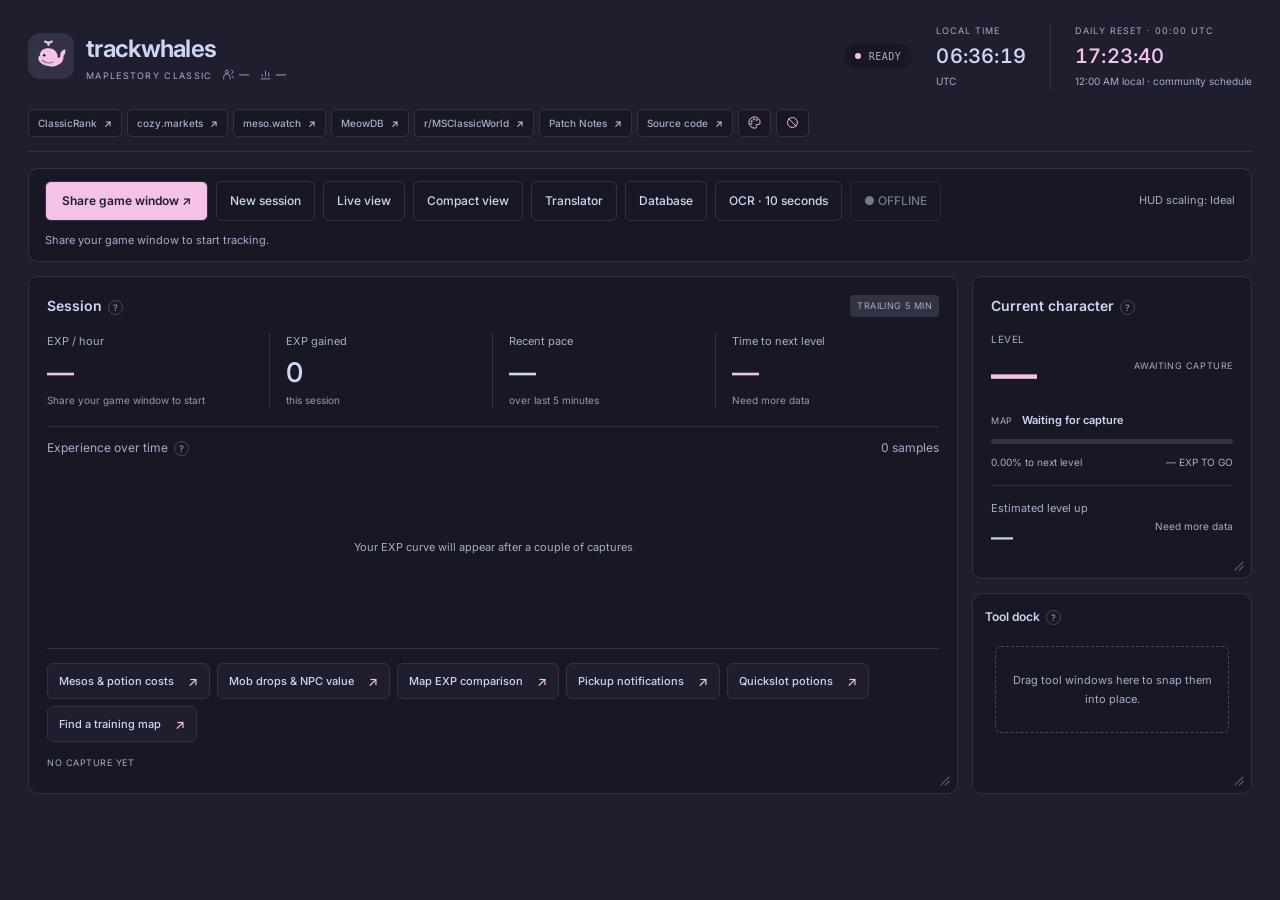
==== commit cf4e90c5: "Fit full map previews within database pane and contain zoom overflow" ====
--- a/index.html
+++ b/index.html
@@ -8142,7 +8142,7 @@
 <div class="quickslot-grid-wrap"><div aria-label="Detected quickslot assignments" class="quickslot-grid" id="quickslotGrid"></div></div>
 <p id="itemsEmpty">Share your game window to see its quickslots here.</p>
 <details class="item-help"><summary>How potion usage is tracked</summary><p>Counts update every 10 seconds. Usage measures observed decreases; refills preserve totals. Moving or replacing stacks can look like use, so reset usage after inventory changes. Rates start after 30 seconds and exclude pauses and long gaps. Unreadable quantities keep the last count; missing digits are never treated as zero. Assignments and totals are saved separately for 8- and 12-slot layouts. New session resets usage for both layouts.</p><p>Stream-card costs are estimates: observed items/hour × mesos/item. Defaults use <a href="https://meowdb.com/msclassic/npc-shops" rel="noopener noreferrer" target="_blank">MeowDB NPC buy prices</a>, checked October 25, 2026. Edit each tracked slot’s price for your shop or Free Market purchase; enter 0 for free items. Unknown prices stay blank. HP + MP items appear separately to avoid counting their cost twice.</p></details>
-<div class="loot-footer" aria-label="Session potion usage"><span>HP used <b id="hpPotsUsed">0</b></span><span>MP used <b id="mpPotsUsed">0</b></span><span>HP + MP used <b id="bothPotsUsed">0</b></span><span>Restocked <b id="potsRestocked">0</b></span></div></section></div></section><section id="window-database" class="tool-window database-window" role="dialog" aria-labelledby="title-database" hidden><header class="window-bar"><h2 id="title-database">Database</h2><div class="window-actions"><button type="button" class="window-minimize" aria-label="Minimize Database" title="Minimize">−</button><button type="button" class="window-close" aria-label="Close Database" title="Close">×</button></div></header><div class="window-body"><iframe id="databaseFrame" title="Classic World database" data-src="database.html?embedded=1&amp;v=20261111-drops1"></iframe></div></section><section aria-labelledby="title-training" class="tool-window" hidden id="window-training" role="dialog"><header class="window-bar"><h2 id="title-training">Find a training map</h2><div class="window-actions"><button aria-label="Minimize Find a training map" class="window-minimize" title="Minimize" type="button">−</button><button aria-label="Close Find a training map" class="window-close" title="Close" type="button">×</button></div></header><div class="window-body"><iframe id="trainingFrame" data-src="training.html?v=20261111-drops1" title="Find a training map"></iframe></div></section></main>
+<div class="loot-footer" aria-label="Session potion usage"><span>HP used <b id="hpPotsUsed">0</b></span><span>MP used <b id="mpPotsUsed">0</b></span><span>HP + MP used <b id="bothPotsUsed">0</b></span><span>Restocked <b id="potsRestocked">0</b></span></div></section></div></section><section id="window-database" class="tool-window database-window" role="dialog" aria-labelledby="title-database" hidden><header class="window-bar"><h2 id="title-database">Database</h2><div class="window-actions"><button type="button" class="window-minimize" aria-label="Minimize Database" title="Minimize">−</button><button type="button" class="window-close" aria-label="Close Database" title="Close">×</button></div></header><div class="window-body"><iframe id="databaseFrame" title="Classic World database" data-src="database.html?embedded=1&amp;v=20261112-fit1"></iframe></div></section><section aria-labelledby="title-training" class="tool-window" hidden id="window-training" role="dialog"><header class="window-bar"><h2 id="title-training">Find a training map</h2><div class="window-actions"><button aria-label="Minimize Find a training map" class="window-minimize" title="Minimize" type="button">−</button><button aria-label="Close Find a training map" class="window-close" title="Close" type="button">×</button></div></header><div class="window-body"><iframe id="trainingFrame" data-src="training.html?v=20261112-fit1" title="Find a training map"></iframe></div></section></main>
 <script>
 MapleApp.mount({document,window,navigator,storage:localStorage,location,
  levelOcr:MapleLevelOcr,hudOcr:MapleHudOcr,hudRegions:MapleHudRegions,localOcr:MapleLocalOcr});
